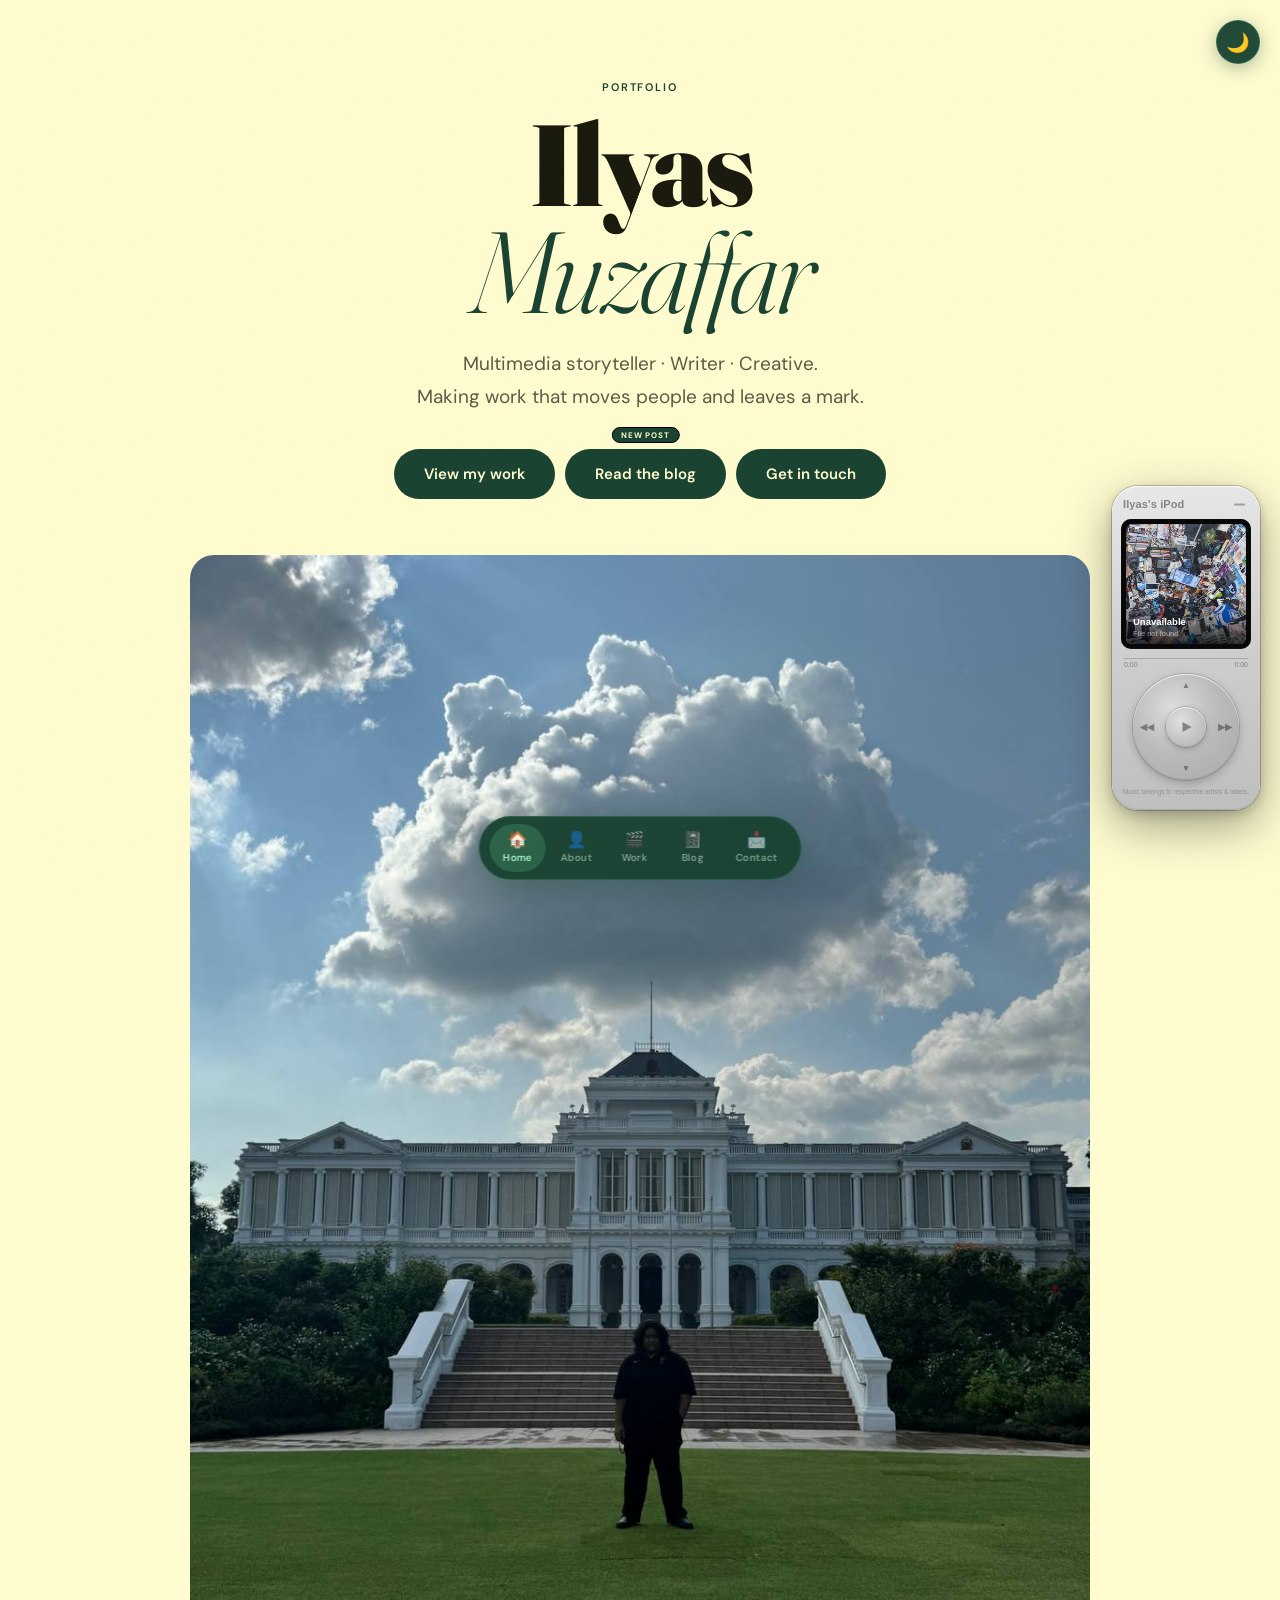
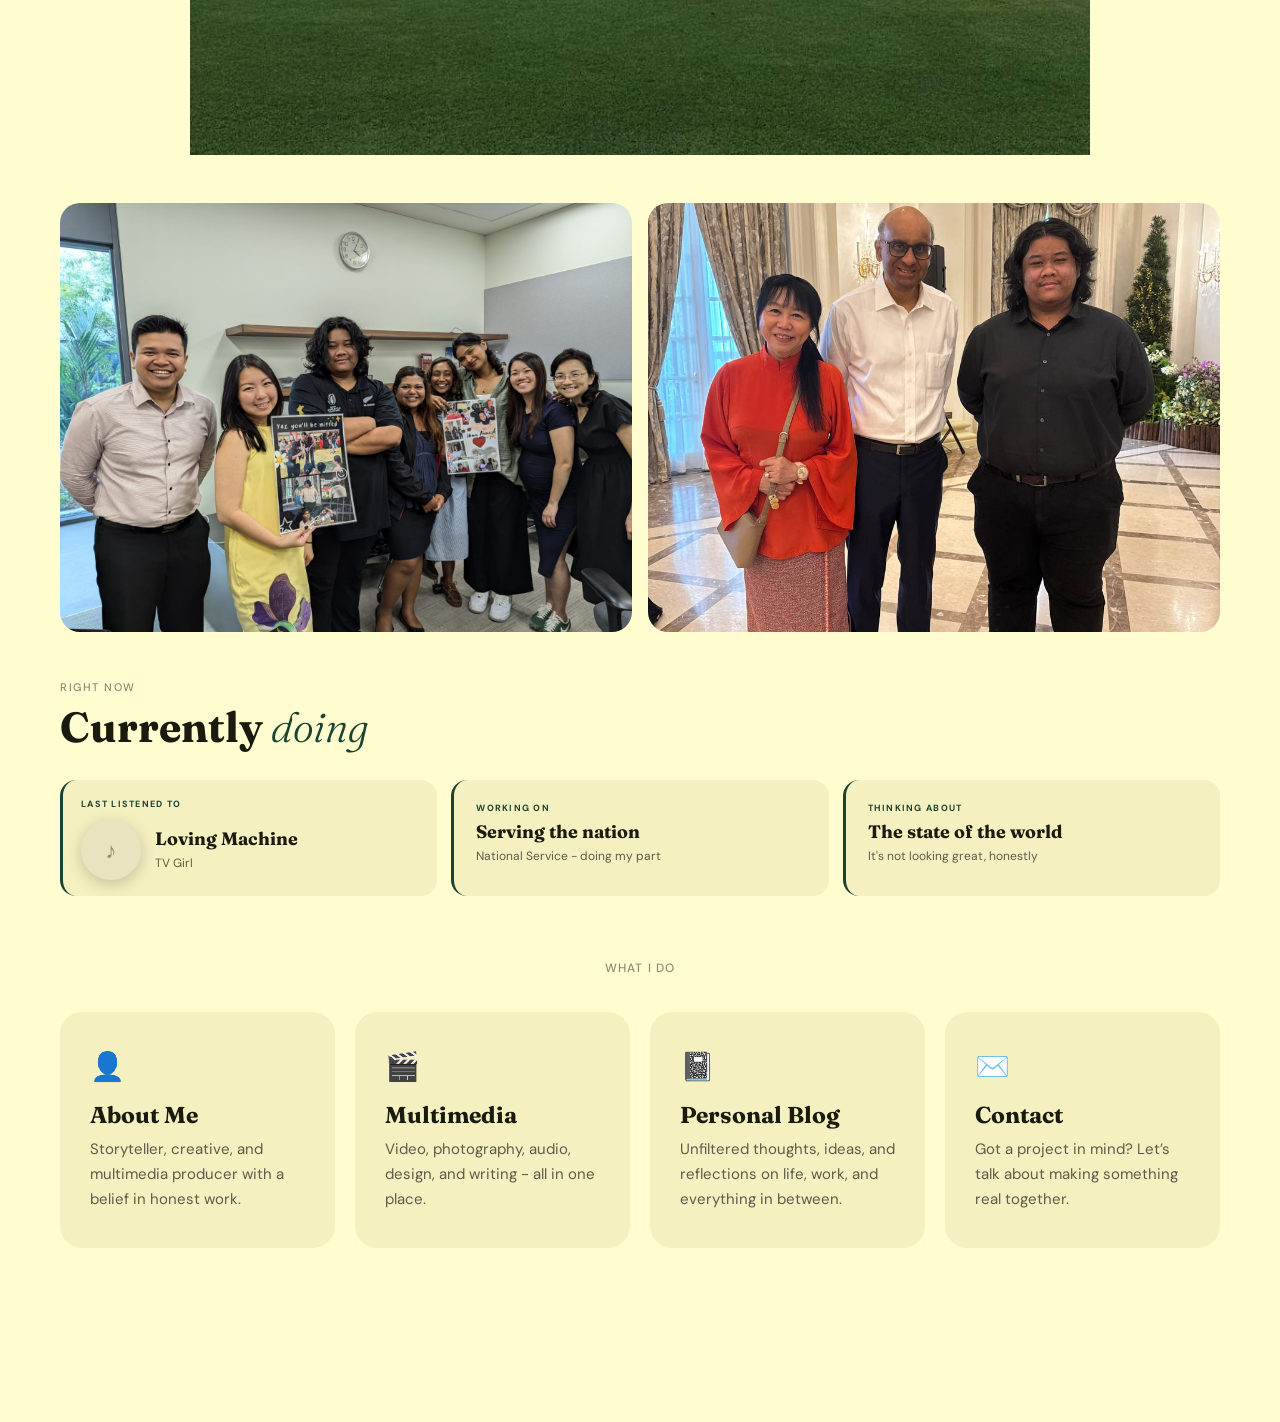
==== index.html @ 1dc75703 "Add files via upload" ====
<!DOCTYPE html>
<html lang="en" style="color-scheme:light">
<head>
<meta charset="UTF-8">
<meta name="color-scheme" content="light">
<meta name="viewport" content="width=device-width, initial-scale=1.0, viewport-fit=cover">
<meta name="theme-color" content="#FFFDD0" media="(prefers-color-scheme: light)">
<meta name="theme-color" content="#0d1f15" media="(prefers-color-scheme: dark)">
<meta name="apple-mobile-web-app-capable" content="yes">
<meta name="apple-mobile-web-app-status-bar-style" content="default">
<title>Ilyas Muzaffar</title>
<link rel="icon" type="image/svg+xml" href="logo.svg">
<link rel="apple-touch-icon" href="logo.svg">
<link rel="preconnect" href="https://fonts.googleapis.com">
<link rel="preconnect" href="https://fonts.gstatic.com" crossorigin>
<link href="https://fonts.googleapis.com/css2?family=Fraunces:ital,opsz,wght@0,9..144,300;0,9..144,700;0,9..144,900;1,9..144,300;1,9..144,700;1,9..144,900&family=DM+Sans:opsz,wght@9..40,300;9..40,400;9..40,500&display=swap" rel="stylesheet">
<style>
/* ============================================================
   CSS VARIABLES & RESET
   ============================================================ */
:root{
  --bg:#FFFDD0;--card:#F5F0C0;--line:#e8e4c0;--line2:#d8d2a8;
  --muted:#8a8a72;--mid:#5c5c48;--dark:#3a3a2c;--ink:#1a1a0f;
  --accent:#1B4332;--accent2:#2D6A4F;--accent-fade:rgba(27,67,50,0.08);
  --blue:#0055c8;--blue2:#0066e0;--blue-fade:rgba(0,85,200,0.08);
  --red:#cc2a22;--amber:#C68B2A;--teal:#2E8B7A;--indigo:#3a28b8;--purple:#9b59b6;
  --serif:"Fraunces",Georgia,serif;
  --sans:"DM Sans",-apple-system,sans-serif;
}
*,*::before,*::after{box-sizing:border-box;margin:0;padding:0}
html{scroll-behavior:smooth;color-scheme:light}
body{font-family:var(--sans);background:var(--bg);color:var(--ink);padding-bottom:110px;overflow-x:hidden;-webkit-font-smoothing:antialiased;-moz-osx-font-smoothing:grayscale;text-rendering:optimizeLegibility}
/* Paper grain - SVG fractal noise as fixed overlay */
body::before{content:"";position:fixed;inset:0;pointer-events:none;z-index:9500;
  background-image:url("data:image/svg+xml,%3Csvg xmlns='http://www.w3.org/2000/svg' width='300' height='300'%3E%3Cfilter id='g'%3E%3CfeTurbulence type='fractalNoise' baseFrequency='0.75' numOctaves='4' stitchTiles='stitch'/%3E%3CfeColorMatrix type='saturate' values='0'/%3E%3C/filter%3E%3Crect width='300' height='300' filter='url(%23g)' opacity='1'/%3E%3C/svg%3E");
  background-size:200px 200px;opacity:0.04;mix-blend-mode:multiply;}

/* ============================================================
   PAGE SYSTEM - with crossfade transitions
   ============================================================ */
.page{display:none;opacity:0}
.page.active{display:block;animation:pageFadeIn 0.28s ease forwards}
@keyframes pageFadeIn{from{opacity:0;transform:translateY(8px)}to{opacity:1;transform:translateY(0)}}

/* ============================================================
   OVERLAYS
   ============================================================ */
.overlay{visibility:hidden;pointer-events:none;position:fixed;inset:0;background:var(--bg);z-index:500;overflow-y:auto;padding-bottom:110px;transition:opacity 0.22s ease}
.overlay.open{visibility:visible;pointer-events:auto;animation:pageFadeIn 0.22s ease forwards}

/* ============================================================
   SCROLL PROGRESS BAR (inside overlays)
   ============================================================ */
.scroll-progress{position:sticky;top:0;left:0;height:3px;background:linear-gradient(90deg,#C68B2A,#2E8B7A);width:0%;z-index:20;transition:width 0.08s linear;border-radius:0 0 3px 0;margin-bottom:-3px}
/* Back to top - left side so it doesn't clash with float-back on the right */
.back-to-top{position:fixed;bottom:90px;left:20px;z-index:10001;width:38px;height:38px;border-radius:50%;background:var(--ink);color:var(--bg);border:none;cursor:pointer;font-size:15px;display:none;align-items:center;justify-content:center;box-shadow:0 4px 16px rgba(0,0,0,0.2);transition:transform 0.22s cubic-bezier(0.34,1.56,0.64,1),opacity 0.18s,background 0.18s;opacity:0}
.back-to-top.visible{display:flex;opacity:1}
.back-to-top:hover{transform:translateY(-3px) scale(1.1)}
.back-to-top:active{transform:scale(0.9)!important}

/* ============================================================
   IMAGE LIGHTBOX
   ============================================================ */
.lightbox{position:fixed;inset:0;z-index:20000;background:rgba(0,0,0,0.92);display:none;align-items:center;justify-content:center;cursor:zoom-out;padding:20px}
.lightbox.open{display:flex;animation:lbFadeIn 0.2s ease forwards}
@keyframes lbFadeIn{from{opacity:0}to{opacity:1}}
.lightbox img{max-width:100%;max-height:90vh;border-radius:10px;object-fit:contain;box-shadow:0 20px 60px rgba(0,0,0,0.5);cursor:default;animation:lbZoom 0.25s cubic-bezier(0.34,1.56,0.64,1) forwards}
@keyframes lbZoom{from{transform:scale(0.88)}to{transform:scale(1)}}
.lightbox-close{position:absolute;top:20px;right:24px;background:none;border:none;color:#fff;font-size:28px;cursor:pointer;opacity:0.7;transition:opacity 0.15s,transform 0.15s}
.lightbox-close:hover{opacity:1;transform:scale(1.15)}
.lightbox-caption{position:absolute;bottom:28px;left:0;right:0;text-align:center;color:rgba(255,255,255,0.7);font-size:13px;font-family:var(--sans);pointer-events:none}

/* ============================================================
   READING TIME BADGE
   ============================================================ */
.read-time{font-size:11px;font-weight:500;color:var(--muted);margin-left:10px;padding:2px 8px;background:var(--line);border-radius:980px;white-space:nowrap}

/* ============================================================
   REDUCED MOTION
   ============================================================ */
@media(prefers-reduced-motion:reduce){
  *,*::before,*::after{animation-duration:0.01ms!important;animation-iteration-count:1!important;transition-duration:0.01ms!important}
  .page.active{animation:none;opacity:1}
  .overlay.open{animation:none}
  .lightbox.open{animation:none}
  .lightbox img{animation:none}
  .ipod-collapsed-art img{animation:none}
}

/* ============================================================
   NAV BAR
   ============================================================ */
.nav{position:fixed;bottom:20px;left:50%;transform:translateX(-50%);z-index:9999;background:rgba(27,67,50,0.96);backdrop-filter:blur(20px);-webkit-backdrop-filter:blur(20px);border:1px solid rgba(110,231,160,0.18);border-radius:980px;padding:7px 10px;display:flex;gap:2px;box-shadow:0 8px 32px rgba(27,67,50,0.35)}
@supports(backdrop-filter:blur(1px)){.nav{background:rgba(27,67,50,0.96)}}
.nb{display:flex;flex-direction:column;align-items:center;gap:3px;padding:8px 13px;border-radius:980px;background:transparent;border:none;cursor:pointer;color:rgba(200,235,215,0.55);min-width:56px;font-family:var(--sans);transition:color 0.18s,background 0.18s,transform 0.18s cubic-bezier(0.34,1.56,0.64,1)}
.nb:hover{color:#e8f8f0;background:rgba(110,231,160,0.12);transform:translateY(-2px) scale(1.05)}
.nb.on{color:#a8f0c8;background:rgba(110,231,160,0.18)}
.nb:active{transform:scale(0.84)!important;transition:transform 0.09s cubic-bezier(0.32,0.72,0,1)!important}
.ni{font-size:16px;line-height:1;display:block}
.nl{font-size:10px;font-weight:600;letter-spacing:0.04em}
@media(max-width:560px){.nb{padding:6px 8px;min-width:40px;gap:2px}.ni{font-size:15px}.nl{font-size:8px}.nav{padding:6px 8px;gap:1px}}
@media(max-width:380px){.nl{display:none}.nb{padding:7px 10px}.ni{font-size:17px}}

/* ============================================================
   DARK MODE BUTTON
   ============================================================ */
.dm-btn{position:fixed;top:20px;right:20px;z-index:9998;width:44px;height:44px;border-radius:50%;border:1px solid rgba(110,231,160,0.18);background:rgba(27,67,50,0.96);backdrop-filter:blur(20px);-webkit-backdrop-filter:blur(20px);cursor:pointer;display:flex;align-items:center;justify-content:center;font-size:19px;box-shadow:0 4px 18px rgba(27,67,50,0.35);transition:transform 0.22s cubic-bezier(0.34,1.56,0.64,1),box-shadow 0.2s,background 0.2s}
.dm-btn:hover{transform:scale(1.12);box-shadow:0 8px 24px rgba(27,67,50,0.45)}
.dm-btn:active{transform:scale(0.9)!important;transition:transform 0.09s!important}

/* ============================================================
   ENTRANCE ANIMATIONS
   ============================================================ */
@keyframes fadeUp{from{opacity:0;transform:translateY(18px)}to{opacity:1;transform:translateY(0)}}
@keyframes fadeIn{from{opacity:0}to{opacity:1}}
@keyframes popIn{from{opacity:0;transform:scale(0.88)}to{opacity:1;transform:scale(1)}}
/* Hero stagger */
.hero-label{animation:fadeUp 0.5s ease 0.05s both}
.hero-name{animation:fadeUp 0.55s ease 0.12s both}
.hero-sub{animation:fadeUp 0.5s ease 0.22s both}
.hero-btns{animation:fadeUp 0.5s ease 0.32s both}
.hero-photo{animation:fadeIn 0.7s ease 0.42s both}
/* Home cards stagger */
.card:nth-child(1){animation:fadeUp 0.45s ease 0.05s both}
.card:nth-child(2){animation:fadeUp 0.45s ease 0.12s both}
.card:nth-child(3){animation:fadeUp 0.45s ease 0.19s both}
.card:nth-child(4){animation:fadeUp 0.45s ease 0.26s both}
.card:nth-child(5){animation:fadeUp 0.45s ease 0.33s both}
/* Currently cards */
.cur-card:nth-child(1){animation:fadeUp 0.4s ease 0.1s both}
.cur-card:nth-child(2){animation:fadeUp 0.4s ease 0.18s both}
.cur-card:nth-child(3){animation:fadeUp 0.4s ease 0.26s both}
/* Only animate when page is active - prevent re-firing on nav */
#page-home:not(.active) .card,
#page-home:not(.active) .hero-label,
#page-home:not(.active) .hero-name,
#page-home:not(.active) .hero-sub,
#page-home:not(.active) .hero-btns,
#page-home:not(.active) .hero-photo,
#page-home:not(.active) .cur-card{animation:none}

/* ============================================================
   SHARED
   ============================================================ */
.eyebrow{font-family:var(--sans);font-size:12px;font-weight:600;letter-spacing:0.12em;text-transform:uppercase}
.btn{display:inline-flex;align-items:center;gap:8px;font-family:var(--sans);font-size:15px;font-weight:600;padding:13px 28px;border-radius:980px;border:none;cursor:pointer;text-decoration:none;transition:transform 0.22s cubic-bezier(0.34,1.56,0.64,1),box-shadow 0.22s ease,background 0.18s ease;color:#fff}
.btn:active{transform:scale(0.93)!important;box-shadow:none!important;transition:transform 0.09s,box-shadow 0.09s!important}

/* ============================================================
   HOME
   ============================================================ */
.hero{background:var(--bg);padding:80px 28px 0;text-align:center;display:flex;flex-direction:column;align-items:center}
@media(max-width:480px){.hero{padding:56px 16px 0}}
.hero-label{color:var(--accent);margin-bottom:20px;font-size:11px;letter-spacing:0.18em}
.hero-name{font-family:var(--serif);font-size:clamp(60px,9vw,128px);font-weight:900;line-height:0.88;letter-spacing:-0.03em;color:var(--ink);margin-bottom:24px}
.hero-name em{font-style:italic;font-weight:300;color:var(--accent);display:block;margin-top:6px}
.hero-sub{font-size:clamp(16px,2vw,19px);font-weight:400;color:var(--mid);max-width:480px;line-height:1.75;margin-bottom:36px}
.hero-btns{display:flex;gap:10px;flex-wrap:wrap;justify-content:center;margin-bottom:56px}
.home-btn{background:var(--accent);color:#FFFDD0;border:2px solid transparent}
.home-btn:hover{background:var(--accent2);transform:translateY(-3px) scale(1.05);box-shadow:0 10px 28px rgba(27,67,50,0.35)}
/* Hero photo — full width, tall, centered, fully visible */
.hero-photo{width:100%;max-width:900px;margin:0 auto;border-radius:24px 24px 0 0;overflow:hidden;position:relative}
.hero-photo img{width:100%;display:block;object-fit:contain;object-position:center top;transition:transform 0.7s cubic-bezier(0.32,0.72,0,1)}
.hero-photo:hover img{transform:scale(1.02)}
@media(max-width:760px){.hero-photo{border-radius:18px 18px 0 0}}
@media(max-width:480px){.hero-photo img{width:100%}}

.photo-strip{display:grid;grid-template-columns:1fr 1fr;gap:16px;padding:48px 20px;max-width:1200px;margin:0 auto}
@media(max-width:600px){.photo-strip{grid-template-columns:1fr;padding:32px 16px}}
.photo-card{border-radius:20px;overflow:hidden;position:relative;aspect-ratio:4/3}
.photo-card img{width:100%;height:100%;object-fit:cover;display:block;transition:transform 0.5s cubic-bezier(0.32,0.72,0,1)}
.photo-card:hover img{transform:scale(1.04)}
.photo-caption{position:absolute;bottom:0;left:0;right:0;padding:16px 20px;background:linear-gradient(transparent,rgba(0,0,0,0.55));color:#fff;font-size:12px;font-weight:500;letter-spacing:0.04em;opacity:0;transition:opacity 0.25s}
.photo-card:hover .photo-caption{opacity:1}
@media(hover:none){.photo-caption{opacity:1}}

/* ── Currently section ── */
.currently{max-width:1200px;margin:0 auto;padding:0 20px 64px}
.currently-label{font-size:11px;font-weight:500;letter-spacing:0.14em;text-transform:uppercase;color:var(--muted);margin-bottom:12px}
.currently-title{font-family:var(--serif);font-size:clamp(28px,4vw,42px);font-weight:700;color:var(--ink);margin-bottom:32px;line-height:1}
.currently-title em{font-style:italic;font-weight:300;color:var(--accent)}
.cur-grid{display:grid;grid-template-columns:repeat(3,1fr);gap:14px}
@media(max-width:680px){.cur-grid{grid-template-columns:1fr}}
.cur-card{background:var(--card);border-radius:16px;padding:22px 22px 20px;border-left:3px solid var(--accent);transition:transform 0.25s cubic-bezier(0.34,1.56,0.64,1),box-shadow 0.25s}
.cur-card:hover{transform:translateY(-4px);box-shadow:0 12px 36px rgba(0,0,0,0.09)}
/* Music card: no left padding since art takes that role */
.cur-card-music{padding:18px 18px 16px}
.cur-music-row{display:flex;align-items:center;gap:14px;margin-top:10px}
/* Album art */
.cur-art-wrap{width:60px;height:60px;border-radius:50%;flex-shrink:0;overflow:hidden;position:relative;background:var(--line);box-shadow:0 4px 16px rgba(0,0,0,0.2)}
.cur-art{width:100%;height:100%;object-fit:cover;display:block;border-radius:50%;transition:opacity 0.3s;animation:vinylSpin 4s linear infinite;animation-play-state:paused}
.cur-art.is-playing{animation-play-state:running}
.cur-art-placeholder{position:absolute;inset:0;display:flex;align-items:center;justify-content:center;font-size:22px;color:var(--muted);border-radius:50%}
@keyframes vinylSpin{from{transform:rotate(0deg)}to{transform:rotate(360deg)}}
/* Text stack */
.cur-music-info{flex:1;min-width:0}
.cur-item{font-family:var(--serif);font-size:15px;font-weight:700;color:var(--ink);line-height:1.2;margin-bottom:3px;white-space:nowrap;overflow:hidden;text-overflow:ellipsis}
.cur-sub{font-size:11px;color:var(--mid);line-height:1.5;white-space:nowrap;overflow:hidden;text-overflow:ellipsis}
.cur-album{font-size:10px;color:var(--muted);line-height:1.5;white-space:nowrap;overflow:hidden;text-overflow:ellipsis;font-style:italic;margin-top:1px}
.cur-type{font-size:9px;font-weight:700;letter-spacing:0.14em;text-transform:uppercase;color:var(--accent);margin-bottom:7px;display:flex;align-items:center;gap:5px}
/* Pulsing green dot -- shown only when actively playing */
.now-dot{width:6px;height:6px;border-radius:50%;background:#1DB954;flex-shrink:0;animation:nowPulse 1.8s ease-in-out infinite}
@keyframes nowPulse{0%,100%{opacity:1;transform:scale(1)}50%{opacity:0.4;transform:scale(0.7)}}
.cur-item{font-family:var(--serif);font-size:18px;font-weight:700;color:var(--ink);line-height:1.2;margin-bottom:4px}
.cur-sub{font-size:12px;color:var(--mid);line-height:1.5}

.home-cards{padding:0 20px 64px;max-width:1200px;margin:0 auto}
.cl{font-size:12px;font-weight:500;letter-spacing:0.1em;text-transform:uppercase;color:var(--muted);text-align:center;margin-bottom:36px}
.cg{display:grid;grid-template-columns:repeat(4,1fr);gap:20px}
@media(max-width:700px){.cg{grid-template-columns:repeat(2,1fr)}}
@media(max-width:400px){.cg{grid-template-columns:1fr}}
.card{background:var(--card);border-radius:22px;padding:36px 30px;cursor:pointer;transition:transform 0.3s cubic-bezier(0.34,1.56,0.64,1),box-shadow 0.3s ease;position:relative;overflow:hidden;border:none;width:100%;text-align:left;font-family:var(--sans);color:inherit;display:block}
.card::after{content:"";position:absolute;bottom:0;left:0;right:0;height:3px;border-radius:0 0 22px 22px;transform:scaleX(0);transform-origin:left;transition:transform 0.3s cubic-bezier(0.34,1.56,0.64,1)}
.card:hover{transform:translateY(-6px) scale(1.015);box-shadow:0 20px 48px rgba(0,0,0,0.18)}
.card:hover::after{transform:scaleX(1)}
.card:active{transform:scale(0.95)!important;box-shadow:0 4px 12px rgba(0,0,0,0.08)!important;transition:transform 0.09s,box-shadow 0.09s!important}
/* Card accent underlines */
.cr::after{background:var(--red)}.ca::after{background:var(--amber)}.ci::after{background:var(--indigo)}.cp::after{background:var(--purple)}.cb::after{background:var(--accent)}
.card-icon{font-size:28px;margin-bottom:16px}
.card h3{font-family:var(--serif);font-size:23px;font-weight:700;color:var(--ink);margin-bottom:8px}
.card p{font-size:15px;color:var(--mid);line-height:1.65}

/* ============================================================
   ABOUT
   ============================================================ */
.about-top{background:var(--bg);padding:72px 28px 52px;border-bottom:1px solid var(--line)}
.about-top-in-new{max-width:1080px;margin:0 auto;display:flex;gap:56px;align-items:center}
@media(max-width:680px){.about-top-in-new{flex-direction:column;gap:32px}}
.about-portrait{width:100%;max-width:380px;aspect-ratio:3/4;border-radius:24px;overflow:hidden;flex-shrink:0;box-shadow:0 12px 40px rgba(0,0,0,0.13)}
.about-portrait img{width:100%;height:100%;object-fit:cover;display:block}
.about-h{font-family:var(--serif);font-size:clamp(44px,7vw,84px);font-weight:900;line-height:0.95;letter-spacing:-0.03em;color:var(--ink)}
.about-h em{font-style:italic;font-weight:300;color:var(--accent)}
.about-intro{font-size:20px;font-weight:400;line-height:1.7;color:var(--mid)}
.about-body{max-width:1080px;margin:0 auto;padding:64px 28px}
.about-cols{display:grid;grid-template-columns:3fr 2fr;gap:56px;align-items:start}
@media(max-width:680px){.about-cols{grid-template-columns:1fr}}
.about-text p{font-size:18px;line-height:1.85;color:var(--dark);margin-bottom:28px}
.about-text p:last-child{margin-bottom:0}
.about-pullquote{font-family:var(--serif);font-size:clamp(22px,3.5vw,32px);font-style:italic;font-weight:300;line-height:1.35;color:var(--accent);border-left:3px solid var(--accent);padding:12px 0 12px 24px;margin:36px 0;letter-spacing:-0.01em}
.about-text .hl-amber{color:var(--amber);font-weight:600}
.about-text .hl-teal{color:var(--teal);font-weight:600}
.about-text .hl-ink{color:var(--ink);font-weight:600}
.about-text p.lead::first-letter{font-family:var(--serif);font-size:3.8em;font-weight:900;float:left;line-height:0.78;margin-right:8px;margin-top:6px;color:var(--accent)}
/* Skills box */
.skills-box{background:var(--card);border-radius:20px;padding:28px}
.skills-box h4{font-family:var(--serif);font-size:18px;font-weight:700;color:var(--accent);margin-bottom:16px}
/* Scroll-reveal: skills slide in from right, staggered */
.ski{display:flex;align-items:center;gap:10px;font-size:14px;color:var(--dark);padding:10px 0;border-bottom:1px solid var(--line);
  opacity:0;transform:translateX(16px);transition:opacity 0.5s ease,transform 0.5s ease}
.ski:last-child{border-bottom:none}
.ski.ski-visible{opacity:1;transform:translateX(0)}
.skd{width:7px;height:7px;border-radius:50%;background:var(--accent);flex-shrink:0;transition:transform 0.3s cubic-bezier(0.34,1.56,0.64,1)}
.ski.ski-visible .skd{animation:skdPop 0.4s 0.3s cubic-bezier(0.34,1.56,0.64,1) both}
@keyframes skdPop{from{transform:scale(0)}to{transform:scale(1)}}
/* Highlight cards scroll-reveal */
.highlights{display:grid;grid-template-columns:repeat(2,1fr);gap:16px;margin-top:48px}
@media(max-width:500px){.highlights{grid-template-columns:1fr}}
.hl{background:var(--card);border-radius:18px;padding:24px 22px;display:flex;align-items:flex-start;gap:16px;
  opacity:0;transform:translateY(20px);transition:opacity 0.5s ease,transform 0.5s ease}
.hl.hl-visible{opacity:1;transform:translateY(0)}
.hl-icon{font-size:26px;flex-shrink:0;margin-top:2px}
.hl-label{font-size:10px;font-weight:700;letter-spacing:0.12em;text-transform:uppercase;color:var(--accent);margin-bottom:5px}
.hl-value{font-family:var(--serif);font-size:18px;font-weight:700;color:var(--ink);line-height:1.2}
html.dark .about-pullquote{color:#6ee7a0;border-color:#6ee7a0}
html.dark .about-text .hl-amber{color:#e8a830}
html.dark .about-text .hl-teal{color:#3cb89e}

/* ============================================================
   WORK
   ============================================================ */
.mm-hdr{padding:64px 28px 48px;max-width:1080px;margin:0 auto}
.mm-title{font-family:var(--serif);font-size:clamp(40px,6vw,72px);font-weight:700;letter-spacing:-0.02em;line-height:1.05;color:var(--ink)}
.mm-title em{font-style:italic;font-weight:400;color:var(--teal)}
.mm-sub{font-size:18px;font-weight:400;color:var(--mid);max-width:540px;line-height:1.65;margin-top:16px}
.sec-lbl{font-size:11px;font-weight:600;letter-spacing:0.14em;text-transform:uppercase;color:var(--teal);padding:0 28px;max-width:1080px;margin:0 auto 20px;display:flex;align-items:center;gap:12px}
.sec-lbl::after{content:"";flex:1;height:1px;background:rgba(46,139,122,0.3)}
.vgrid{display:grid;grid-template-columns:repeat(auto-fill,minmax(300px,1fr));gap:20px;padding:0 28px 48px;max-width:1080px;margin:0 auto}
.vc{background:var(--card);border-radius:18px;overflow:hidden;cursor:pointer;transition:transform 0.3s cubic-bezier(0.34,1.56,0.64,1),box-shadow 0.3s ease;border:none;width:100%;text-align:left;font-family:var(--sans)}
.vc:hover{transform:translateY(-5px) scale(1.015);box-shadow:0 20px 48px rgba(0,0,0,0.11)}
.vc:active{transform:scale(0.95)!important;transition:transform 0.09s!important}
.vthumb{position:relative;aspect-ratio:16/9;background:#1d1d1f;overflow:hidden}
.vthumb img{width:100%;height:100%;object-fit:cover;transition:transform 0.4s;display:block}
.vc:hover .vthumb img{transform:scale(1.04)}
.play{position:absolute;inset:0;display:flex;align-items:center;justify-content:center;background:rgba(0,0,0,0.22);transition:background 0.2s}
.vc:hover .play{background:rgba(0,0,0,0.38)}
.playcircle{width:52px;height:52px;border-radius:50%;background:rgba(255,255,255,0.95);color:#1d1d1f;display:flex;align-items:center;justify-content:center;font-size:18px;padding-left:4px;box-shadow:0 4px 20px rgba(0,0,0,0.3),0 0 0 2px rgba(255,255,255,0.6),0 0 0 4px rgba(0,0,0,0.15);transition:transform 0.2s}
.vc:hover .playcircle{transform:scale(1.1)}
.vinfo{padding:18px 20px}
.vinfo .vcat{font-size:10px;font-weight:600;letter-spacing:0.14em;text-transform:uppercase;color:var(--teal);margin-bottom:5px}
.vinfo h4{font-family:var(--serif);font-size:18px;font-weight:700;color:var(--ink);margin-bottom:5px;line-height:1.2}
.vinfo p{font-size:13px;color:var(--mid);line-height:1.5}
.wr-list{max-width:1080px;margin:0 auto;padding:0 28px 80px}
.wrr{display:grid;grid-template-columns:96px 1fr auto;gap:24px;align-items:center;padding:28px 0;border-bottom:1px solid var(--line);cursor:pointer;transition:padding-left 0.25s,background 0.2s;background:none;border-left:none;border-right:none;border-top:none;width:100%;text-align:left;font-family:var(--sans)}
.wrr:first-child{border-top:1px solid var(--line)}
.wrr:hover{padding-left:8px}
@media(max-width:580px){.wrr{grid-template-columns:1fr auto}.wrd{display:none}}
.wrd{font-size:11px;font-weight:500;letter-spacing:0.08em;text-transform:uppercase;color:var(--muted)}
.wrc{font-size:11px;font-weight:600;letter-spacing:0.1em;text-transform:uppercase;margin-bottom:5px}
.wrt{font-family:var(--serif);font-size:23px;font-weight:700;color:var(--ink);line-height:1.2;margin-bottom:6px;transition:color 0.2s}
.wrr:hover .wrt{color:var(--teal)}
.wre{font-size:14px;color:var(--mid);line-height:1.6}
.wra{font-size:20px;color:var(--line2);transition:color 0.2s,transform 0.2s}
.wrr:hover .wra{color:var(--teal);transform:translateX(4px)}
.art-body{max-width:680px;margin:0 auto;padding:56px 28px 80px}
.art-ey{font-size:12px;font-weight:600;letter-spacing:0.14em;text-transform:uppercase;margin-bottom:18px}
.art-body h1{font-family:var(--serif);font-size:clamp(34px,5vw,58px);font-weight:700;line-height:1.08;letter-spacing:-0.01em;color:var(--ink);margin-bottom:24px}
.art-meta{display:flex;gap:18px;align-items:center;padding:18px 0;border-top:1.5px solid var(--ink);border-bottom:1.5px solid var(--ink);margin-bottom:44px}
.art-au{font-size:13px;font-weight:600;color:var(--ink)}
.art-dt{font-size:13px;color:var(--mid);font-style:italic}
.art-text p{font-size:19px;line-height:1.8;color:var(--dark);margin-bottom:26px}
.art-text h2{font-family:var(--serif);font-size:26px;font-weight:700;color:var(--ink);margin:44px 0 14px}
.art-text blockquote{border-left:4px solid var(--teal);margin:36px 0;padding:6px 0 6px 24px}
.art-text blockquote p{font-family:var(--serif);font-size:22px;font-style:italic;color:var(--ink);margin:0;line-height:1.4}
.art-refs{margin-top:56px;padding-top:28px;border-top:1px solid var(--line)}
.art-refs h3{font-family:var(--serif);font-size:16px;font-weight:700;color:var(--muted);margin-bottom:12px;text-transform:uppercase;letter-spacing:0.08em}
.art-refs ul{list-style:none;padding:0}
.art-refs li{padding:5px 0;border-bottom:1px solid var(--line)}
.art-refs li:last-child{border-bottom:none}
.art-refs a{font-size:13px;color:var(--accent);text-decoration:none;word-break:break-all}
.art-refs a:hover{text-decoration:underline}
.vid-wrap{max-width:900px;margin:0 auto;padding:40px 28px 80px}
.vid-player{position:relative;padding-bottom:56.25%;height:0;border-radius:16px;overflow:hidden;background:#000;margin-bottom:28px;box-shadow:0 20px 60px rgba(0,0,0,0.18)}
.vid-player iframe{position:absolute;top:0;left:0;width:100%;height:100%;border:none}
.vid-title{font-family:var(--serif);font-size:28px;font-weight:700;color:var(--ink);margin-bottom:8px}
.vid-desc{font-size:15px;color:var(--mid);line-height:1.65}

/* PHOTO ESSAY */
.pe-intro{font-size:18px;line-height:1.78;color:var(--dark);margin-bottom:44px;font-style:italic;border-left:3px solid #2E8B7A;padding-left:20px}
.pe-section{margin-bottom:52px}
.pe-num{font-size:11px;font-weight:700;letter-spacing:0.14em;text-transform:uppercase;color:var(--teal);margin-bottom:6px}
.pe-section h2{font-family:var(--serif);font-size:22px;font-weight:700;color:var(--ink);margin-bottom:14px}
.pe-img{width:100%;border-radius:14px;display:block;margin:0 0 12px;box-shadow:0 8px 32px rgba(0,0,0,0.13);transition:transform 0.4s cubic-bezier(0.32,0.72,0,1);cursor:zoom-in}
.pe-img:hover{transform:scale(1.015)}
.pe-caption{font-size:13px;color:var(--mid);line-height:1.6;font-style:italic;text-align:center;padding:0 8px}

/* ============================================================
   BLOG
   ============================================================ */
.blog-top{background:var(--bg);padding:72px 28px 52px;border-bottom:1px solid var(--line)}
.blog-top-in{max-width:1080px;margin:0 auto}
.blog-h{font-family:var(--serif);font-size:clamp(40px,6vw,72px);font-weight:700;letter-spacing:-0.02em;line-height:1.05;color:var(--ink);margin-bottom:10px}
.blog-h em{font-style:italic;font-weight:400;color:var(--purple)}
.blog-sub{font-size:16px;color:var(--mid);font-weight:300;max-width:460px;line-height:1.6}
.blog-grid{max-width:1080px;margin:0 auto;padding:48px 28px 80px;display:flex;flex-direction:column;gap:20px}
.bc{background:var(--card);border-radius:22px;overflow:hidden;cursor:pointer;transition:transform 0.3s cubic-bezier(0.34,1.56,0.64,1),box-shadow 0.3s ease;display:flex;flex-direction:row;border:none;width:100%;text-align:left;font-family:var(--sans);position:relative}
.bc:hover{transform:translateY(-4px) scale(1.01);box-shadow:0 20px 48px rgba(0,0,0,0.11)}
.bc:active{transform:scale(0.98)!important;transition:transform 0.09s!important}
.bc-banner{width:8px;min-height:100%;flex-shrink:0}
.bc-body{padding:28px 32px;flex:1;display:flex;flex-direction:column;justify-content:center}
.bc-meta{font-size:11px;font-weight:600;letter-spacing:0.1em;text-transform:uppercase;color:var(--muted);margin-bottom:8px}
.bc-title{font-family:var(--serif);font-size:26px;font-weight:700;color:var(--ink);line-height:1.2;margin-bottom:10px;transition:color 0.2s}
.bc:hover .bc-title{color:var(--purple)}
.bc-ex{font-size:14px;color:var(--mid);line-height:1.6;flex:1;margin-bottom:16px}
.bc-foot{display:flex;align-items:center;justify-content:space-between}
.bc-tag{font-size:11px;font-weight:600;letter-spacing:0.06em;text-transform:uppercase;padding:4px 12px;border-radius:980px}
.new-badge{display:inline-block;font-size:9px;font-weight:700;letter-spacing:0.12em;text-transform:uppercase;padding:3px 9px;border-radius:980px;background:#1B4332;color:#FFFDD0}
html.dark .new-badge{background:#6ee7a0;color:#0a1f12}
.wrc-new{display:inline-flex;align-items:center;gap:6px}
.bc-arr{font-size:18px;color:var(--muted);transition:color 0.2s,transform 0.2s}
.bc-soon{opacity:0.5;cursor:default;pointer-events:none}
.bc-soon:hover{transform:none;box-shadow:none}
.bc-soon-title{color:var(--mid);font-style:italic}
.bc-soon-tag{color:var(--muted);background:var(--line)!important;font-style:normal}
.bc:hover .bc-arr{color:var(--purple);transform:translateX(4px)}
.bp-body{max-width:680px;margin:0 auto;padding:56px 28px 80px}
.bp-tag{font-size:11px;font-weight:700;letter-spacing:0.14em;text-transform:uppercase;color:var(--purple);margin-bottom:16px}
.bp-body h1{font-family:var(--serif);font-size:clamp(32px,5vw,54px);font-weight:700;line-height:1.08;letter-spacing:-0.01em;color:var(--ink);margin-bottom:22px}
.bp-meta{display:flex;gap:16px;align-items:center;padding:16px 0;border-top:1.5px solid var(--ink);border-bottom:1.5px solid var(--ink);margin-bottom:40px}
.bp-au{font-size:13px;font-weight:600;color:var(--ink)}
.bp-dt{font-size:13px;color:var(--mid);font-style:italic}
.bp-text p{font-size:19px;line-height:1.8;color:var(--dark);margin-bottom:26px}
.bp-text h2{font-family:var(--serif);font-size:26px;font-weight:700;color:var(--ink);margin:44px 0 14px}
.bp-text blockquote{border-left:4px solid var(--purple);margin:36px 0;padding:6px 0 6px 24px}
.bp-text blockquote p{font-family:var(--serif);font-size:22px;font-style:italic;color:var(--ink);margin:0;line-height:1.4}

/* ============================================================
   CONTACT
   ============================================================ */
.contact-page{min-height:calc(100vh - 110px);max-width:760px;margin:0 auto;padding:72px 28px 80px}
.contact-big-h{font-family:var(--serif);font-size:clamp(48px,8vw,88px);font-weight:700;line-height:1;letter-spacing:-0.02em;color:var(--ink);margin-bottom:20px}
.contact-big-h em{font-style:italic;font-weight:400;color:var(--accent)}
.contact-intro{font-size:18px;font-weight:400;color:var(--mid);line-height:1.65;max-width:500px;margin-bottom:56px}
.sc-grid{display:flex;flex-direction:column;gap:12px;margin-bottom:48px}
.sc{display:flex;align-items:center;gap:20px;background:var(--card);border-radius:18px;padding:22px 24px;text-decoration:none;color:inherit;transition:transform 0.3s cubic-bezier(0.34,1.56,0.64,1),box-shadow 0.3s ease}
.sc:hover{transform:translateY(-4px) scale(1.015);box-shadow:0 14px 40px rgba(0,0,0,0.1)}
.sc:active{transform:scale(0.97)!important;transition:transform 0.09s!important}
.sc-icon{width:52px;height:52px;border-radius:14px;flex-shrink:0;display:flex;align-items:center;justify-content:center;font-size:24px}
.sc-info{flex:1}
.sc-lbl{font-size:10px;font-weight:700;letter-spacing:0.14em;text-transform:uppercase;color:var(--muted);margin-bottom:3px}
.sc-val{font-size:16px;font-weight:500;color:var(--ink);margin-bottom:2px}
.sc-hint{font-size:12px;color:var(--muted)}
.sc-arr{font-size:20px;color:var(--line2);transition:color 0.2s,transform 0.2s;flex-shrink:0}
.sc:hover .sc-arr{color:var(--accent);transform:translateX(4px)}
.contact-foot{font-size:13px;color:var(--muted);padding-top:32px;border-top:1px solid var(--line)}

/* ============================================================
   OVERLAY CHROME
   ============================================================ */
.ov-bar{position:sticky;top:0;background:rgba(255,253,208,0.97);backdrop-filter:blur(16px);-webkit-backdrop-filter:blur(16px);border-bottom:1px solid var(--line);padding:14px 28px;display:flex;align-items:center;gap:14px;z-index:10}
.back{font-family:var(--sans);font-size:13px;font-weight:500;color:var(--accent);background:none;border:none;cursor:pointer;display:flex;align-items:center;gap:6px;padding:0;transition:opacity 0.2s,transform 0.2s}
.back:hover{opacity:0.7;transform:translateX(-2px)}
.ov-cat{font-size:12px;color:var(--mid)}

/* FLOATING BACK BUTTON - matches nav pill height exactly */
.float-back{position:fixed;bottom:20px;z-index:10000;background:rgba(27,67,50,0.96);backdrop-filter:blur(20px);-webkit-backdrop-filter:blur(20px);border:1px solid rgba(110,231,160,0.18);border-radius:980px;padding:7px 10px;font-family:var(--sans);font-size:9px;font-weight:500;letter-spacing:0.04em;color:rgba(200,235,215,0.9);cursor:pointer;display:none;flex-direction:column;align-items:center;justify-content:center;gap:3px;box-shadow:0 8px 32px rgba(27,67,50,0.35);transition:color 0.18s,background 0.18s,transform 0.18s cubic-bezier(0.34,1.56,0.64,1);min-width:56px;right:calc(50% + var(--nav-half,170px) + 8px)}
.float-back .fb-icon{font-size:16px;line-height:1;display:block}
.float-back.visible{display:flex}
.float-back:hover{color:#e8f8f0;background:rgba(45,106,79,0.97);transform:translateY(-2px) scale(1.05)}
.float-back:active{transform:scale(0.84)!important;transition:transform 0.09s cubic-bezier(0.32,0.72,0,1)!important}

/* ============================================================
   MUSIC PLAYER
   ============================================================ */
/* ── iPod Touch player ─────────────────────────────────────── */
.music-player{
  position:fixed;bottom:90px;right:20px;z-index:9997;
  width:148px;
  background:linear-gradient(175deg,#e8e8e8 0%,#d0d0d0 45%,#bebebe 100%);
  border-radius:26px;
  padding:0 0 14px;
  box-shadow:
    inset 0 1px 0 rgba(255,255,255,0.85),
    inset 0 -1px 0 rgba(0,0,0,0.1),
    0 0 0 1px rgba(0,0,0,0.22),
    0 16px 48px rgba(0,0,0,0.38),
    0 4px 12px rgba(0,0,0,0.18);
  user-select:none;cursor:grab;
  /* Animate collapse/expand */
  transition:width 0.42s cubic-bezier(0.4,0,0.2,1),
             height 0.42s cubic-bezier(0.4,0,0.2,1),
             border-radius 0.42s cubic-bezier(0.4,0,0.2,1),
             right 0.42s cubic-bezier(0.4,0,0.2,1),
             bottom 0.42s cubic-bezier(0.4,0,0.2,1),
             box-shadow 0.2s;
  min-width:unset;max-width:unset;
  font-family:-apple-system,sans-serif;
  /* explicit height so transition has a from-value */
  height:auto;
  overflow:visible;
}
.music-player:active{cursor:grabbing}
.music-player:hover{box-shadow:inset 0 1px 0 rgba(255,255,255,0.85),inset 0 -1px 0 rgba(0,0,0,0.1),0 0 0 1px rgba(0,0,0,0.22),0 22px 60px rgba(0,0,0,0.46),0 6px 16px rgba(0,0,0,0.24)}
/* top strip with iPod wordmark + minimise */
.ipod-topbar{display:flex;align-items:center;justify-content:space-between;padding:9px 11px 5px;cursor:grab}
.ipod-wordmark{font-size:11px;font-weight:700;letter-spacing:0.01em;color:rgba(0,0,0,0.42);font-family:-apple-system,sans-serif}
.mp-collapse-btn{background:none;border:none;cursor:pointer;color:rgba(0,0,0,0.3);padding:3px;display:flex;align-items:center;justify-content:center;border-radius:4px;transition:color 0.15s}
.mp-collapse-btn:hover{color:rgba(0,0,0,0.6)}
.mp-collapse-btn svg{width:13px;height:13px;display:block}
/* screen bezel */
.ipod-bezel{margin:0 9px 8px;background:#0a0a0a;border-radius:10px;padding:5px;box-shadow:inset 0 2px 8px rgba(0,0,0,0.8),inset 0 0 0 1px rgba(255,255,255,0.06)}
/* screen */
.ipod-screen{position:relative;border-radius:6px;overflow:hidden;aspect-ratio:1/1;background:#000}
.ipod-screen-img{width:100%;height:100%;object-fit:cover;display:block;transition:opacity 0.35s}
/* glare */
.ipod-screen::before{content:"";position:absolute;inset:0;background:linear-gradient(160deg,rgba(255,255,255,0.13) 0%,transparent 55%);z-index:2;pointer-events:none;border-radius:6px}
/* info overlay at bottom of screen */
.ipod-screen-info{position:absolute;bottom:0;left:0;right:0;z-index:3;padding:18px 7px 6px;background:linear-gradient(transparent,rgba(0,0,0,0.78));pointer-events:none}
.ipod-screen-title{font-size:9.5px;font-weight:700;color:#fff;white-space:nowrap;overflow:hidden;text-overflow:ellipsis;line-height:1.25}
.ipod-screen-artist{font-size:7.5px;color:rgba(255,255,255,0.58);white-space:nowrap;overflow:hidden;text-overflow:ellipsis;margin-top:1px}
/* progress row */
.ipod-prog-row{padding:0 11px 2px}
.ipod-prog-track{height:2px;background:rgba(0,0,0,0.18);border-radius:99px;cursor:pointer;box-shadow:inset 0 1px 0 rgba(255,255,255,0.45)}
.ipod-prog-fill{height:100%;width:0%;background:linear-gradient(90deg,#555,#888);border-radius:99px;transition:width 0.5s linear;pointer-events:none}
.ipod-time-row{display:flex;justify-content:space-between;font-size:7px;color:rgba(0,0,0,0.36);padding:2px 1px 0;font-variant-numeric:tabular-nums}
/* click wheel */
.ipod-wheel-wrap{display:flex;justify-content:center;padding:4px 0 0}
.ipod-wheel{
  position:relative;width:106px;height:106px;border-radius:50%;
  background:radial-gradient(circle at 38% 32%,#ddd 0%,#bbb 45%,#a8a8a8 100%);
  box-shadow:
    inset 0 1px 0 rgba(255,255,255,0.7),
    inset 0 -1px 0 rgba(0,0,0,0.12),
    0 0 0 1px rgba(0,0,0,0.14),
    0 3px 10px rgba(0,0,0,0.22);
  cursor:default;flex-shrink:0;
}
/* quadrant hit areas */
.ipod-q{position:absolute;border:none;background:none;cursor:pointer;border-radius:inherit;transition:background 0.08s}
.ipod-q:active{background:rgba(0,0,0,0.07)}
.ipod-q-top{top:0;left:15%;width:70%;height:38%;border-radius:50% 50% 0 0/60% 60% 0 0}
.ipod-q-bottom{bottom:0;left:15%;width:70%;height:38%;border-radius:0 0 50% 50%/0 0 60% 60%}
.ipod-q-left{top:15%;left:0;width:38%;height:70%;border-radius:50% 0 0 50%/60% 0 0 60%}
.ipod-q-right{top:15%;right:0;width:38%;height:70%;border-radius:0 50% 50% 0/0 60% 60% 0}
/* wheel labels */
.ipod-wlbl{position:absolute;font-size:8.5px;color:rgba(0,0,0,0.38);font-weight:600;pointer-events:none;line-height:1;display:flex;align-items:center;justify-content:center}
.ipod-wlbl.wl-top{top:7px;left:50%;transform:translateX(-50%)}
.ipod-wlbl.wl-bottom{bottom:7px;left:50%;transform:translateX(-50%)}
.ipod-wlbl.wl-left{left:7px;top:50%;transform:translateY(-50%)}
.ipod-wlbl.wl-right{right:7px;top:50%;transform:translateY(-50%)}
/* centre button */
.ipod-center{
  position:absolute;top:50%;left:50%;transform:translate(-50%,-50%);
  width:40px;height:40px;border-radius:50%;border:none;cursor:pointer;
  background:radial-gradient(circle at 38% 34%,#e0e0e0,#c4c4c4 55%,#b0b0b0);
  box-shadow:inset 0 1px 0 rgba(255,255,255,0.6),inset 0 -1px 0 rgba(0,0,0,0.1),0 0 0 1px rgba(0,0,0,0.14),0 2px 6px rgba(0,0,0,0.2);
  z-index:2;transition:transform 0.1s,box-shadow 0.1s;
}
.ipod-center:active{transform:translate(-50%,-50%) scale(0.93);box-shadow:inset 0 1px 0 rgba(255,255,255,0.4),0 0 0 1px rgba(0,0,0,0.14),0 1px 3px rgba(0,0,0,0.2)}
/* play icon drawn in center */
/* play/pause icons drawn with CSS - no emoji */
.ipod-center::after{
  content:"";position:absolute;top:50%;left:53%;transform:translate(-50%,-50%);
  width:0;height:0;
  border-style:solid;border-width:5px 0 5px 9px;
  border-color:transparent transparent transparent rgba(0,0,0,0.38);
}
.ipod-center.is-playing::after{
  border:none;width:9px;height:10px;left:50%;
  background:rgba(0,0,0,0.38);
  /* two vertical bars via box-shadow */
  box-shadow:-3px 0 0 rgba(0,0,0,0.38);
  width:3px;
}
/* copyright note */
.mp-disclaimer{font-size:6.5px;color:rgba(0,0,0,0.25);text-align:center;padding:7px 10px 0;line-height:1.4}
/* ── collapsed: vinyl record to the LEFT of nav pill ─── */
.music-player.mp-collapsed{
  width:52px;height:52px;padding:0;border-radius:50%;
  overflow:hidden;cursor:pointer;
  background:#111;
  box-shadow:0 0 0 2px rgba(0,0,0,0.3),0 4px 16px rgba(0,0,0,0.4);
  z-index:10001;/* above nav */
}
/* hide iPod internals immediately when collapsing */
.music-player.mp-collapsed .ipod-topbar,
.music-player.mp-collapsed .ipod-bezel,
.music-player.mp-collapsed .ipod-prog-row,
.music-player.mp-collapsed .ipod-wheel-wrap,
.music-player.mp-collapsed .mp-disclaimer{
  opacity:0;pointer-events:none;
  transition:opacity 0.15s;
}
.music-player .ipod-topbar,
.music-player .ipod-bezel,
.music-player .ipod-prog-row,
.music-player .ipod-wheel-wrap,
.music-player .mp-disclaimer{
  opacity:1;transition:opacity 0.2s 0.2s;
}
.music-player.mp-collapsed .ipod-collapsed-art{display:flex;opacity:1}
.music-player.mp-collapsed,.music-player.mp-collapsed:active{cursor:pointer}
/* collapsed art — vinyl record */
.ipod-collapsed-art{
  display:none;opacity:0;
  width:52px;height:52px;border-radius:50%;overflow:hidden;
  position:relative;align-items:center;justify-content:center;
  transition:opacity 0.2s 0.3s;
}
.ipod-collapsed-art img{
  width:100%;height:100%;object-fit:cover;display:block;
  border-radius:50%;opacity:1;
}
.ipod-collapsed-art.is-playing img{animation:spin 4s linear infinite}
.ipod-collapsed-art:not(.is-playing) img{animation:none}
@keyframes spin{from{transform:rotate(0deg)}to{transform:rotate(360deg)}}
html.dark .music-player.mp-collapsed{background:#0a0a0a;box-shadow:0 0 0 2px rgba(255,255,255,0.08),0 4px 16px rgba(0,0,0,0.6)}
/* progress bar used for seeking */
.ipod-prog-track{cursor:pointer}
/* ── dark mode ─── */
html.dark .music-player{background:linear-gradient(175deg,#2c2c2c 0%,#1e1e1e 45%,#161616 100%);box-shadow:inset 0 1px 0 rgba(255,255,255,0.08),inset 0 -1px 0 rgba(0,0,0,0.4),0 0 0 1px rgba(0,0,0,0.6),0 16px 48px rgba(0,0,0,0.7),0 4px 12px rgba(0,0,0,0.4)}
html.dark .music-player:hover{box-shadow:inset 0 1px 0 rgba(255,255,255,0.08),inset 0 -1px 0 rgba(0,0,0,0.4),0 0 0 1px rgba(0,0,0,0.6),0 22px 60px rgba(0,0,0,0.8),0 6px 16px rgba(0,0,0,0.5)}
html.dark .ipod-bezel{background:#050505}
html.dark .ipod-wordmark{color:rgba(255,255,255,0.3)}
html.dark .mp-collapse-btn{color:rgba(255,255,255,0.25)}
html.dark .mp-collapse-btn:hover{color:rgba(255,255,255,0.6)}
html.dark .ipod-wheel{background:radial-gradient(circle at 38% 32%,#333 0%,#222 45%,#1a1a1a 100%);box-shadow:inset 0 1px 0 rgba(255,255,255,0.07),inset 0 -1px 0 rgba(0,0,0,0.4),0 0 0 1px rgba(0,0,0,0.5),0 3px 10px rgba(0,0,0,0.4)}
html.dark .ipod-center{background:radial-gradient(circle at 38% 34%,#333,#242424 55%,#1c1c1c);box-shadow:inset 0 1px 0 rgba(255,255,255,0.07),0 0 0 1px rgba(0,0,0,0.4),0 2px 6px rgba(0,0,0,0.4)}
html.dark .ipod-center::after{border-color:transparent transparent transparent rgba(255,255,255,0.25)}
html.dark .ipod-center.is-playing::after{background:rgba(255,255,255,0.25);box-shadow:-3px 0 0 rgba(255,255,255,0.25)}
html.dark .ipod-wlbl{color:rgba(255,255,255,0.2)}
html.dark .ipod-prog-track{background:rgba(255,255,255,0.1);box-shadow:none}
html.dark .ipod-prog-fill{background:linear-gradient(90deg,#666,#999)}
html.dark .ipod-time-row{color:rgba(255,255,255,0.25)}
html.dark .mp-disclaimer{color:rgba(255,255,255,0.15)}
html.dark .music-player.mp-collapsed{background:radial-gradient(circle at 38% 34%,#333,#222 55%,#1a1a1a)}

/* ============================================================
   DARK MODE
   ============================================================ */
html.dark{
  --bg:#0a1f12;--card:#1e3d28;--line:#243d2c;--line2:#2e5038;
  --muted:#4d7a5e;--mid:#7aaa88;--dark:#b8d4c0;--ink:#F5F0D8;
  --accent:#6ee7a0;--accent2:#86efac;--accent-fade:rgba(110,231,160,0.1);
  --blue:#60b8ff;--blue2:#7ec8ff;--blue-fade:rgba(96,184,255,0.12);
  --red:#f07060;--amber:#e8a830;--teal:#3cb89e;--indigo:#7b72e8;--purple:#b88ad0;
}
html.dark body{background:var(--bg);color:var(--ink)}
html.dark body::before{opacity:0.025;mix-blend-mode:screen}
html.dark .overlay{background:var(--bg)}
html.dark .nav{background:rgba(255,253,208,0.14);border-color:rgba(255,253,208,0.22);box-shadow:0 8px 32px rgba(0,0,0,0.55)}
html.dark .nb{color:rgba(255,253,208,0.45)}
html.dark .nb:hover{color:#FFFDD0;background:rgba(255,253,208,0.12)}
html.dark .nb.on{color:#FFFDD0;background:rgba(255,253,208,0.18)}
html.dark .ov-bar{background:rgba(10,31,18,0.97);border-bottom-color:rgba(110,231,160,0.15)}
html.dark .back{color:#6ee7a0!important}
html.dark .float-back{background:rgba(255,253,208,0.12);border-color:rgba(255,253,208,0.2);color:rgba(255,253,208,0.85);box-shadow:0 8px 32px rgba(0,0,0,0.5)}
html.dark .float-back:hover{color:#FFFDD0;background:rgba(255,253,208,0.2)}
html.dark .dm-btn{background:rgba(255,253,208,0.12);border-color:rgba(255,253,208,0.2);box-shadow:0 4px 18px rgba(0,0,0,0.5)}
html.dark .dm-btn:hover{background:rgba(255,253,208,0.2)}
html.dark .playcircle{background:rgba(255,255,255,0.95);color:#1d1d1f}
html.dark .hero-name em{color:#6ee7a0}
html.dark .home-btn{background:var(--accent);color:#0a1f12}
html.dark .home-btn:hover{background:var(--accent2);box-shadow:0 10px 28px rgba(110,231,160,0.25);transform:translateY(-3px) scale(1.05)}
html.dark .cur-card{border-left-color:#6ee7a0}
html.dark .cur-type{color:#6ee7a0}
html.dark .about-h em{color:#6ee7a0}
html.dark .about-pullquote{color:#6ee7a0;border-color:#6ee7a0}
html.dark .skills-box h4{color:#6ee7a0}
html.dark .skd{background:#6ee7a0}
html.dark .hl-label{color:#6ee7a0}
html.dark .about-text .hl-amber{color:#e8a830}
html.dark .about-text .hl-teal{color:#3cb89e}
html.dark .mm-title em{color:#6ee7a0}
html.dark .sec-lbl{color:#6ee7a0}
html.dark .vinfo .vcat{color:#6ee7a0}
html.dark .wrr:hover .wrt{color:#6ee7a0}
html.dark .wrr:hover .wra{color:#6ee7a0}
html.dark .contact-big-h em{color:#6ee7a0}
html.dark .sc:hover .sc-arr{color:#6ee7a0}
html.dark .scroll-progress{background:linear-gradient(90deg,#e8a830,#6ee7a0)}
/* ============================================================
   MOBILE POLISH -- 480px and below
   ============================================================ */
@media(max-width:480px){
  /* Tighter page padding everywhere */
  .about-top{padding:48px 16px 36px}
  .about-body{padding:40px 16px}
  .about-cols{gap:32px}
  .mm-hdr{padding:48px 16px 32px}
  .sec-lbl{padding:0 16px}
  .vgrid{padding:0 16px 32px;gap:14px}
  .wr-list{padding:0 16px 60px}
  .blog-top{padding:48px 16px 36px}
  .blog-grid{padding:32px 16px 60px;gap:14px}
  .contact-page{padding:48px 16px 60px}

  /* Hero on small screens */
  .hero{padding:44px 16px 0}
  .hero-name{font-size:clamp(48px,14vw,72px)}
  .hero-sub{font-size:15px;max-width:100%}
  .hero-btns{gap:8px}
  .btn{padding:11px 18px;font-size:13px}

  /* Photo strip: full-width, less padding */
  .photo-strip{padding:24px 16px}

  /* Currently: stack + tighter */
  .currently{padding:0 16px 48px}
  .currently-title{font-size:26px;margin-bottom:20px}
  .cur-grid{gap:10px}
  .cur-card{padding:18px 16px}
  .cur-item{font-size:16px}

  /* Cards: 2 col on small, good size */
  .home-cards{padding:0 16px 48px}
  .cg{grid-template-columns:repeat(2,1fr);gap:12px}
  .card{padding:24px 18px;border-radius:18px}
  .card h3{font-size:16px}
  .card p{font-size:12px}

  /* About: portrait smaller on mobile */
  .about-portrait{max-width:240px}
  .about-h{font-size:clamp(36px,11vw,54px)}
  .about-intro{font-size:16px}
  .about-text p{font-size:16px}
  .about-pullquote{font-size:18px}
  .highlights{grid-template-columns:1fr;gap:10px}
  .hl{padding:18px 16px}

  /* Work */
  .mm-title{font-size:clamp(32px,10vw,48px)}
  .vgrid{grid-template-columns:1fr}
  .wrr{grid-template-columns:1fr auto;gap:12px}
  .wrt{font-size:18px}
  .art-body{padding:40px 16px 60px}
  .art-body h1{font-size:clamp(26px,8vw,38px)}
  .art-text p{font-size:17px}

  /* Blog */
  .blog-h{font-size:clamp(32px,10vw,48px)}
  .bc-title{font-size:19px}
  .bp-body{padding:40px 16px 60px}
  .bp-body h1{font-size:clamp(26px,8vw,38px)}
  .bp-text p{font-size:17px}

  /* Contact */
  .contact-big-h{font-size:clamp(40px,12vw,60px)}
  .sc{padding:18px 16px;gap:14px}
  .sc-icon{width:44px;height:44px;font-size:20px}

  /* Music player: auto-collapse handled in JS, but ensure it sits nicely */
  .music-player{bottom:80px;right:12px}

  /* Overlay bars */
  .ov-bar{padding:12px 16px}
  .art-meta{flex-wrap:wrap;gap:10px}
}

/* Tablet tweaks 481–760px */
@media(min-width:481px) and (max-width:760px){
  .hero{padding:56px 24px 0}
  .about-top{padding:56px 20px 40px}
  .about-body{padding:48px 20px}
  .mm-hdr{padding:56px 20px 36px}
  .sec-lbl{padding:0 20px}
  .vgrid{padding:0 20px 40px}
  .wr-list{padding:0 20px 60px}
  .blog-top{padding:56px 20px 40px}
  .blog-grid{padding:36px 20px 60px}
  .contact-page{padding:56px 20px 60px}
  .currently{padding:0 20px 56px}
  .home-cards{padding:0 20px 56px}
  .cg{gap:14px}
}

/* BLOG BTN NEW TAG */
.blog-btn-wrap{position:relative;display:inline-block}
.btn-new-tag{position:absolute;top:-22px;left:50%;transform:translateX(-50%);font-size:8px;font-weight:700;letter-spacing:0.1em;text-transform:uppercase;padding:2px 9px;border-radius:980px;background:#1B4332;color:#FFFDD0;white-space:nowrap;pointer-events:none;border:1.5px solid #000;z-index:10}
html.dark .btn-new-tag{background:#6ee7a0;color:#0a1f12;border-color:#000}
</style>
</head>
<body>

<!-- ============================================================
     PAGE: HOME
     ============================================================ -->
<div id="page-home" class="page active">

  <!-- Centered hero: name top, Istana photo below -->
  <div class="hero">
    <p class="eyebrow hero-label">Portfolio</p>
    <h1 class="hero-name">Ilyas<em>Muzaffar</em></h1>
    <p class="hero-sub">Multimedia storyteller &middot; Writer &middot; Creative.<br>Making work that moves people and leaves a mark.</p>
    <div class="hero-btns">
      <button class="btn home-btn" onclick="goTo('work')">View my work</button>
      <div class="blog-btn-wrap" style="position:relative;display:inline-block">
        <button class="btn home-btn" onclick="goTo('blog')">Read the blog</button>
        <span class="btn-new-tag">New post</span>
      </div>
      <button class="btn home-btn" onclick="goTo('contact')">Get in touch</button>
    </div>
    <div class="hero-photo">
      <img src="IMG_3990.JPG" alt="Ilyas Muzaffar on location">
    </div>
  </div>

  <div class="photo-strip">
    <div class="photo-card">
      <img src="photo1.JPG" alt="With colleagues">
      <span class="photo-caption">With colleagues</span>
    </div>
    <div class="photo-card">
      <img src="photo2.JPG" alt="At the Istana, Singapore">
      <span class="photo-caption">At the Istana, Singapore</span>
    </div>
  </div>

  <!-- Currently section -->
  <div class="currently">
    <p class="currently-label">Right now</p>
    <h2 class="currently-title">Currently <em>doing</em></h2>
    <div class="cur-grid">
      <div class="cur-card cur-card-music" id="cur-listening">
        <div class="cur-type">
          <span id="cur-now-dot" class="now-dot" style="display:none"></span><span id="cur-listen-label">Listening to</span>
        </div>
        <div class="cur-music-row">
          <div class="cur-art-wrap">
            <img id="cur-art" src="" alt="Album art" class="cur-art">
            <div class="cur-art-placeholder" id="cur-art-placeholder">♪</div>
          </div>
          <div class="cur-music-info">
            <div class="cur-item" id="cur-song">Loading...</div>
            <div class="cur-sub" id="cur-artist"></div>
            <div class="cur-album" id="cur-album"></div>
          </div>
        </div>
      </div>
      <div class="cur-card">
        <div class="cur-type">Working on</div>
        <div class="cur-item">Serving the nation</div>
        <div class="cur-sub">National Service - doing my part</div>
      </div>
      <div class="cur-card">
        <div class="cur-type">Thinking about</div>
        <div class="cur-item">The state of the world</div>
        <div class="cur-sub">It's not looking great, honestly</div>
      </div>
    </div>
  </div>

  <div class="home-cards">
    <p class="cl">What I do</p>
    <div class="cg">
      <button class="card ca" onclick="goTo('about')">
        <div class="card-icon">&#128100;</div>
        <h3>About Me</h3>
        <p>Storyteller, creative, and multimedia producer with a belief in honest work.</p>
      </button>
      <button class="card ci" onclick="goTo('work')">
        <div class="card-icon">&#127916;</div>
        <h3>Multimedia</h3>
        <p>Video, photography, audio, design, and writing - all in one place.</p>
      </button>
      <button class="card cp" onclick="goTo('blog')">
        <div class="card-icon">&#128211;</div>
        <h3>Personal Blog</h3>
        <p>Unfiltered thoughts, ideas, and reflections on life, work, and everything in between.</p>
      </button>
      <button class="card cb" onclick="goTo('contact')">
        <div class="card-icon">&#9993;&#65039;</div>
        <h3>Contact</h3>
        <p>Got a project in mind? Let&rsquo;s talk about making something real together.</p>
      </button>
    </div>
  </div>
</div>

<!-- ============================================================
     PAGE: ABOUT
     ============================================================ -->
<div id="page-about" class="page">
  <div class="about-top">
    <div class="about-top-in-new">
      <div class="about-portrait">
        <img src="IMG_2499.JPG" alt="Ilyas Muzaffar">
      </div>
      <div>
        <p class="eyebrow" style="color:var(--amber);margin-bottom:20px">About Ilyas</p>
        <h1 class="about-h">Storyteller.<br>Creator. <em>Journalist.</em></h1>
        <p class="about-intro" style="margin-top:20px">Mass Communications student at Republic Polytechnic with a passion for journalism, video production, and stories that actually matter.</p>
      </div>
    </div>
  </div>
  <div class="about-body">
    <div class="about-cols">
      <div class="about-text">
        <p class="lead">I&rsquo;m Ilyas, a storyteller driven by <span class="hl-amber">curiosity</span> and a genuine belief that journalism can change how people see the world. I specialise in video production and reporting, crafting narratives that <span class="hl-ink">inform, engage, and stick</span>. Every story I take on starts with a question I can&rsquo;t stop thinking about, and ends only when I&rsquo;m satisfied the audience gets something real from it.</p>

        <blockquote class="about-pullquote">&ldquo;Stories should matter. If they don&rsquo;t, why tell them?&rdquo;</blockquote>

        <p>I thrive in <span class="hl-teal">fast-paced environments</span>, adapt quickly, and never stop learning. That looks different depending on the week: picking up a new editing technique the night before a deadline, rethinking a shoot when the location falls through, or sitting with a difficult subject long enough to earn their trust. The pressure doesn&rsquo;t slow me down. If anything, it sharpens my focus.</p>

        <p>My work is guided by a commitment to <span class="hl-amber">integrity and quality</span>. I don&rsquo;t believe in filler. A two-minute piece that earns someone&rsquo;s full attention is worth more than ten minutes of noise. Whether I&rsquo;m reporting in the field, cutting a sequence in the edit suite, or writing a caption, the standard stays the same: clear, honest, and worth the audience&rsquo;s time.</p>
      </div>
      <div>
        <div class="skills-box">
          <h4>Areas of expertise</h4>
          <div class="ski"><span class="skd"></span>Video Production: directing, producing &amp; editing</div>
          <div class="ski"><span class="skd"></span>Journalism: research, reporting &amp; narrative writing</div>
          <div class="ski"><span class="skd"></span>Content Creation: social, blogs, podcasts &amp; websites</div>
          <div class="ski"><span class="skd"></span>Strategic Communication: clear messaging, tight deadlines</div>
          <div class="ski"><span class="skd"></span>Adaptability: quick learner, fast problem-solver</div>
          <div class="ski"><span class="skd"></span>Teamwork: collaboration and leadership on creative projects</div>
        </div>
      </div>
    </div>
    <div class="highlights">
      <div class="hl"><div class="hl-icon">&#127891;</div><div><div class="hl-label">Education</div><div class="hl-value">Mass Communications, Republic Polytechnic</div></div></div>
      <div class="hl"><div class="hl-icon">&#127916;</div><div><div class="hl-label">Specialism</div><div class="hl-value">Video Production &amp; Journalism</div></div></div>
      <div class="hl"><div class="hl-icon">&#128205;</div><div><div class="hl-label">Based in</div><div class="hl-value">Singapore</div></div></div>
      <div class="hl"><div class="hl-icon">&#9989;</div><div><div class="hl-label">Status</div><div class="hl-value">Open to opportunities &amp; collaborations</div></div></div>
    </div>
  </div>
</div>

<!-- ============================================================
     PAGE: WORK
     ============================================================ -->
<div id="page-work" class="page">
  <div class="mm-hdr">
    <p class="eyebrow" style="color:var(--teal);margin-bottom:14px">Portfolio</p>
    <h1 class="mm-title">Video, writing &amp;<br><em>creative work.</em></h1>
    <p class="mm-sub">Everything I make - video productions, written pieces, photography, podcasts, and more.</p>
  </div>
  <p class="sec-lbl">Videos</p>
  <div class="vgrid" id="vgrid"></div>
  <p class="sec-lbl" style="margin-top:8px">Writing</p>
  <div class="wr-list" id="wr-list"></div>
</div>

<!-- ============================================================
     PAGE: BLOG
     ============================================================ -->
<div id="page-blog" class="page">
  <div class="blog-top">
    <div class="blog-top-in">
      <p class="eyebrow" style="color:#7B5EA7;margin-bottom:16px">Personal Blog</p>
      <h1 class="blog-h">Thoughts &amp;<br><em>reflections.</em></h1>
      <p class="blog-sub">Unfiltered writing on life, work, culture, and whatever is occupying my mind.</p>
    </div>
  </div>
  <div class="blog-grid" id="blog-grid"></div>
</div>

<!-- ============================================================
     PAGE: CONTACT
     ============================================================ -->
<div id="page-contact" class="page">
  <div class="contact-page">
    <p class="eyebrow" style="color:var(--accent);margin-bottom:20px">Get in touch</p>
    <h1 class="contact-big-h">Let&rsquo;s make<br>something <em>real.</em></h1>
    <p class="contact-intro">Always up for a good conversation &mdash; whether it&rsquo;s about a project, a collaboration, or just something interesting you want to talk about. Reach out through any of the channels below.</p>
    <div class="sc-grid">
      <a class="sc" href="mailto:contact@ilyasmuzaffar.com">
        <div class="sc-icon" style="background:#f0f4ff">&#9993;&#65039;</div>
        <div class="sc-info">
          <div class="sc-lbl">Email</div>
          <div class="sc-val">contact@ilyasmuzaffar.com</div>
          <div class="sc-hint">Click to open in your mail app</div>
        </div>
        <div class="sc-arr">&#8594;</div>
      </a>
      <a class="sc" href="https://linkedin.com/in/ilyas-muzaffar-538314207" target="_blank" rel="noopener">
        <div class="sc-icon" style="background:#e8f4ff">&#128188;</div>
        <div class="sc-info">
          <div class="sc-lbl">LinkedIn</div>
          <div class="sc-hint">View profile &amp; connect</div>
        </div>
        <div class="sc-arr">&#8594;</div>
      </a>
      <a class="sc" href="https://ilyasmuzaffar.substack.com" target="_blank" rel="noopener">
        <div class="sc-icon" style="background:#fff0e8">&#128221;</div>
        <div class="sc-info">
          <div class="sc-lbl">Substack</div>
          <div class="sc-val">ilyasmuzaffar.substack.com</div>
          <div class="sc-hint">Read &amp; subscribe to my writing</div>
        </div>
        <div class="sc-arr">&#8594;</div>
      </a>
    </div>
    <p class="contact-foot"><span>&#169; 2026 Ilyas Muzaffar</span> &nbsp;&middot;&nbsp; <span>Based in Singapore</span></p>
  </div>
</div>

<!-- ============================================================
     OVERLAYS (top-level so display:none on pages never hides them)
     ============================================================ -->
<!-- Article overlay -->
<div class="overlay" id="ov-article">
  <div class="scroll-progress" id="sp-article"></div>
  <div class="ov-bar">
    <button class="back" onclick="closeOv('article')">&#8592; Back to Work</button>
    <span class="ov-cat" id="ov-article-cat"></span>
  </div>
  <div class="art-body" id="art-content"></div>
</div>

<!-- Video overlay -->
<div class="overlay" id="ov-video">
  <div class="ov-bar">
    <button class="back" onclick="closeOv('video')">&#8592; Back to Work</button>
  </div>
  <div class="vid-wrap" id="vid-content"></div>
</div>

<!-- Blog post overlay -->
<div class="overlay" id="ov-blog">
  <div class="scroll-progress" id="sp-blog"></div>
  <div class="ov-bar">
    <button class="back" onclick="closeOv('blog')">&#8592; Back to Blog</button>
  </div>
  <div class="bp-body" id="bp-content"></div>
</div>

<!-- LIGHTBOX -->
<div class="lightbox" id="lightbox" onclick="closeLightbox()">
  <button class="lightbox-close" onclick="closeLightbox()" aria-label="Close">&#10005;</button>
  <img id="lightbox-img" src="" alt="">
  <div class="lightbox-caption" id="lightbox-caption"></div>
</div>

<!-- BACK TO TOP -->
<button class="back-to-top" id="back-to-top" onclick="backToTop()" aria-label="Back to top">&#8593;</button>

<!-- ============================================================
     PERSISTENT NAV
     ============================================================ -->
<nav class="nav">
  <button class="nb on" id="nav-home"    onclick="goTo('home')">   <span class="ni">&#127968;</span><span class="nl">Home</span>   </button>
  <button class="nb"    id="nav-about"   onclick="goTo('about')">  <span class="ni">&#128100;</span><span class="nl">About</span>  </button>
  <button class="nb"    id="nav-work"    onclick="goTo('work')">   <span class="ni">&#127916;</span><span class="nl">Work</span>   </button>
  <button class="nb"    id="nav-blog"    onclick="goTo('blog')">   <span class="ni">&#128211;</span><span class="nl">Blog</span>   </button>
  <button class="nb"    id="nav-contact" onclick="goTo('contact')"><span class="ni">&#128233;</span><span class="nl">Contact</span></button>
</nav>

<button class="dm-btn" id="dm-btn" onclick="toggleDark()" aria-label="Toggle dark mode">&#127769;</button>

<!-- FLOATING BACK BUTTON (shown when overlay is open) -->
<button class="float-back" id="float-back" onclick="floatBack()"><span class="fb-icon">&#8592;</span>Back</button>

<!-- ============================================================
     MUSIC PLAYER - iPod Touch
     ============================================================ -->
<div class="music-player" id="music-player" style="position:fixed">

  <!-- Collapsed state: spinning album art -->
  <div class="ipod-collapsed-art" id="ipod-collapsed-art" onclick="mpExpand()">
    <img id="mp-art-sm" src="ninajirachi_cover.jpeg" alt="Album art">
  </div>

  <!-- Top bar: wordmark + minimise -->
  <div class="ipod-topbar">
    <span class="ipod-wordmark">Ilyas's iPod</span>
    <button class="mp-collapse-btn" onclick="mpCollapse(event)" title="Minimise">
      <svg viewBox="0 0 14 14" fill="none"><path d="M2 7h10" stroke="currentColor" stroke-width="2" stroke-linecap="round"/></svg>
    </button>
  </div>

  <!-- Screen -->
  <div class="ipod-bezel">
    <div class="ipod-screen">
      <img class="ipod-screen-img" id="mp-art" src="ninajirachi_cover.jpeg" alt="Album art">
      <div class="ipod-screen-info">
        <div class="ipod-screen-title" id="mp-title">iPod Touch</div>
        <div class="ipod-screen-artist" id="mp-artist">Ninajirachi</div>
      </div>
    </div>
  </div>

  <!-- Progress -->
  <div class="ipod-prog-row" id="mp-progress" onclick="mpSeek(event)">
    <div class="ipod-prog-track">
      <div class="ipod-prog-fill" id="mp-bar"></div>
    </div>
    <div class="ipod-time-row">
      <span id="mp-cur">0:00</span>
      <span id="mp-dur">0:00</span>
    </div>
  </div>

  <!-- Click wheel -->
  <div class="ipod-wheel-wrap">
    <div class="ipod-wheel">
      <button class="ipod-q ipod-q-top"    onclick="mpVolUp()"  aria-label="Vol up"></button>
      <button class="ipod-q ipod-q-bottom" onclick="mpVolDn()"  aria-label="Vol down"></button>
      <button class="ipod-q ipod-q-left"   onclick="mpPrev()"   aria-label="Prev"></button>
      <button class="ipod-q ipod-q-right"  onclick="mpNext()"   aria-label="Next"></button>
      <span class="ipod-wlbl wl-top">▲</span>
      <span class="ipod-wlbl wl-bottom">▼</span>
      <span class="ipod-wlbl wl-left">◀◀</span>
      <span class="ipod-wlbl wl-right">▶▶</span>
      <button class="ipod-center" id="mp-play-btn" onclick="mpToggle()" aria-label="Play/Pause"></button>
    </div>
  </div>

  <div class="mp-disclaimer">Music belongs to respective artists &amp; labels.</div>
</div>
<audio id="mp-audio" preload="metadata"></audio>

<!-- ============================================================
     JAVASCRIPT
     ============================================================ -->
<script>

/* ----------------------------------------------------------
   DATA
   ---------------------------------------------------------- */
var VIDEOS=[
  {id:"reflections-hinata",title:"Reflections With Hinata",category:"Interview",description:"RepTV speaks with the actress behind the character Mitch from 'What Would Mitch Do?', the winning short film for Best Overall in the Open Category of the Mental Health Film Festival Singapore's Short Film Youth Competition 2023.",youtube:"pG13xGXQqao"},
  {id:"open-house-2024",title:"RepTV Covers: Open House 2024",category:"Coverage",description:"Taking a mentoring role in this production - guiding the lead director and cameraman to ensure the shoot went well. A reminder that teaching someone can strengthen the knowledge you already have.",youtube:"gL9x9ud-68c"},
  {id:"reptv-streets",title:"RepTV Hits The Streets",category:"Vox Pop",description:"The team hit the streets for a vox pop interview, asking RP students and lecturers questions about the country. My favourite project - the first one where I participated in every role, and my longest edit.",youtube:"sph7tVKpEOQ"},
  {id:"soundfoundry-2023",title:"RepTV Covers: SoundFoundry's Last Friday Nite! 2023",category:"Event Coverage",description:"My first time producing and directing. Usually the cameraman or editor, this pushed me out of my comfort zone - and taught me a lot about myself and what I'm capable of.",youtube:"5TQkfO_I8Zg"}
];

var ARTICLES=[
  {id:"global-north-south",title:"Global North, Global South & Where Singapore Stands",date:"3 March 2026",category:"Essay",catColor:"#1B4332",publication:"Independent",isNew:true,excerpt:"A dialectical examination of development, power and capital — and where Singapore sits within a world system it did not design but has learned to navigate.",body:"<h2>Introduction: Why These Terms Matter</h2><p>The terms Global North and Global South are often used in describing the economic and political differences between countries. The Global North consists of the US, Canada, Europe, Israel, South Korea, Taiwan and Japan. The Global South includes South America and Mexico, the entirety of Africa and Asia excluding the countries mentioned before.</p><p>Although these labels appear geographic, scholars stress that they are primarily historical and economic categories. The Global North\u2013Global South system is a framework for understanding relative prosperity and international power rather than a literal hemispheric division. The terminology reflects global inequality produced through colonialism, industrialisation and capitalist expansion rather than simple geography.</p><h2>Origins of the Three-World Framework</h2><p>The idea of categorising countries by their economic, political and developmental differences is not a new concept. The aftermath of the Second World War, the beginnings of the Cold War and decolonisation brought about the terms first, second and third world. Alfred Sauvy, demographer, historian and anthropologist, first used the term in his article published in <em>L\u2019Observateur</em>, August 14, 1952, when referring to countries that play a small role in international trade and business.</p><blockquote><p>Sauvy\u2019s reference to the \u201cThird Estate\u201d implied political exclusion. The Third World was not merely poor. It was structurally marginalised within global power relations.</p></blockquote><h2>Anti-Colonial Thought and the Three Worlds Theory</h2><p>Franz Fanon was a West Indian psychiatrist from the island of Martinique and an anti-imperialist nationalist who worked in Algeria during the struggle against French colonialism. He described the \u201cfirst world\u201d as the imperialist forces, the \u201csecond world\u201d as those who call themselves socialist, and the \u201cthird world\u201d as colonies and former colonies.</p><blockquote><p>For Fanon, underdevelopment was not a natural condition but the outcome of imperial domination.</p></blockquote><h2>The Birth of the Global South Concept</h2><p>American political activist Carl Oglesby first coined the term Global South in a 1969 article for the Catholic journal <em>Commonweal</em>. He used the term to differentiate a set of countries dominated by the Global North through exploitation. Compared to its sister terms \u201cThird World\u201d or \u201cdeveloping world\u201d, the term is deemed less hierarchical and useful \u201cas it constitutes a lens through which this group of countries keep seeing and narrating their problems in a distinctive way.\u201d</p><blockquote><p>Modern scholars describe the Global South as a political identity emerging from shared experiences of colonialism and global capitalism \u2014 a transnational political subject formed through shared subjugation under contemporary global capitalism.</p></blockquote><h2>Defining the North\u2013South Divide</h2><p>The Global North consists of wealthy capitalist economies while the Global South comprises regions shaped by colonial exploitation. The United Nations Trade and Development still places Singapore within the Global South despite our wealth, but the Future Investment Initiative Institute classifies us within the Global North. Due to this ambiguity, I will try to analyse where we actually stand.</p><blockquote><p>Development is uneven. Some Global South countries economically resemble the North while remaining historically shaped by colonial dependency.</p></blockquote><h2>Colonial Singapore: A Node of Imperial Extraction</h2><p>Singapore after 1819 acted as a British colonial port, allowing the British East India Company to open up a trading post. We became a node for imperial trade extraction within the region, highly dependent on external capital and markets. Malayan tin, rubber, Indonesian spices and Indian textiles moved through our ports, enabling our colonisers to control chokepoints and capture profit from trade flows. Materially and historically, our origins lie within the Global South.</p><blockquote><p>Empire extracted value through shipping, finance, insurance and trade control \u2014 allowing imperial capital to accumulate without producing commodities locally.</p></blockquote><h2>Post-Independence Industrialisation</h2><p>After independence in 1965, Singapore went through rapid industrialisation which relied heavily on foreign capital investment. The state created conditions favourable to multinational capital and labour militancy was suppressed to stabilise accumulation. Singapore in the 1950s and 1960s experienced intense labour unrest before tripartism emerged \u2014 unions chose cooperation instead of confrontation to secure economic survival and investment stability. Strikes that were once common became rare.</p><h2>Contradictions of Development: Are We North or South?</h2><p>Our history, geography, how we attract foreign investment and how we use authority to develop points toward being a Global South. However our GDP per capita and status as a financial hub seems to be a Global North trait. The Center of GeoEconomics For The Global South describes Singapore as operating with a \u201cHeart of Global South, and Soul of North.\u201d</p><blockquote><p>Singapore embodies uneven and combined development \u2014 a postcolonial society integrated deeply into advanced capitalism.</p></blockquote><h2>Migrant Labour and Structured Exploitation</h2><p>The question is whether Singapore has moved from an exploited colony to a capitalist production hub to a participant in exploitation. The answer is complicated. Migrant labour is structured exploitation. Reports consistently document wage theft, long hours, denial of leave, and precarious visa conditions. Foreign domestic workers remain excluded from key labour protections. Work permits restrict job mobility and weaken bargaining power. This is classic surplus value extraction.</p><blockquote><p>A protected citizen workforce coexists with a precarious migrant proletariat whose limited bargaining power sustains competitiveness and economic growth.</p></blockquote><h2>Singapore as a Semi-Peripheral Manager of Capitalism</h2><p>Are we part of the core imperial powers? No. Are we part of the periphery? Yes \u2014 along with South Korea, Taiwan, UAE, and Israel. We rely on foreign capital and mediate exploitation. World-systems theory describes such societies as semi-peripheral: simultaneously dependent and advantaged, stabilising global capitalism by bridging core and periphery.</p><h2>Conclusion: A Dialectical Marxist Reality</h2><p>Dialectical materialism rejects simple labels. Singapore was historically exploited under colonial capitalism, yet through industrialisation and state planning it ascended within the hierarchy of global accumulation. Today, Singapore neither fits comfortably within the Global North nor remains purely Global South. Instead, it exists as a contradiction produced by capitalism itself.</p><blockquote><p>Singapore is both a product and participant of global inequality. Once a site of imperial extraction, now a manager of exploitation within the same world system.</p></blockquote><p>The reality is therefore not moral but structural: capitalism does not eliminate hierarchy. It redistributes roles within it. Singapore climbed the system, but the system remains.</p><div class='art-refs'><h3>References</h3><ul><li><a href='https://www.britannica.com/topic/Global-North-and-Global-South' target='_blank' rel='noopener'>Britannica \u2014 Global North and Global South</a></li><li><a href='https://en.wikipedia.org/wiki/Global_North_and_Global_South' target='_blank' rel='noopener'>Wikipedia \u2014 Global North and Global South</a></li><li><a href='https://www.globalsouthstudies.org/what-is-the-global-south/' target='_blank' rel='noopener'>globalsouthstudies.org \u2014 What is the Global South?</a></li><li><a href='https://www.ntuc.org.sg/uportal/about-us/tripartism' target='_blank' rel='noopener'>NTUC \u2014 Tripartism</a></li><li><a href='https://thegeoeconomics.com/singapores-dual-identity-heart-of-global-south-and-soul-of-north/' target='_blank' rel='noopener'>The GeoEconomics \u2014 Singapore\u2019s Dual Identity</a></li><li><a href='https://unctad.org/system/files/official-document/tdstat47_en.pdf' target='_blank' rel='noopener'>UNCTAD \u2014 Trade and Development Statistics</a></li><li><a href='https://fii-institute.org/wp-content/uploads/2024/10/45362619-4f7c-4cfa-9cb7-6878909d0d5f-1.pdf' target='_blank' rel='noopener'>FII Institute \u2014 Global North/South Classification</a></li></ul></div>"},
  {id:"emerging-influencers",title:"Navigating Uncharted Waters: A Glimpse into the Lives of Emerging Influencers",date:"2023",category:"Feature",catColor:"#C68B2A",publication:"Republic Polytechnic",excerpt:"Beyond the likes and sponsorships - two rising Singapore influencers building content around family, finance, and authenticity.",body:"<p>In the vast ocean of influencers, a group of rising stars is carving their niche, challenging the norms and reshaping the landscape. Beyond the glitz and glamour often associated with the influencer industry, these content creators are driven by passion, purpose, and a desire to make a meaningful impact.</p><p>In a world where influencer marketing is rapidly expanding, projected to reach a staggering US$21.1 billion globally by the end of 2023, the influence wielded by social media personalities cannot be overstated. According to a survey conducted by Rakuten Insight, about 89 per cent of respondents aged 16 to 24 in Singapore follow at least one influencer on social media.</p><p>As influencers continue to shape online content, the spotlight now turns to a new generation breaking free from conventional norms. They are not just chasing followers but are on a mission to provide unique, inspiring, and authentic content that resonates with diverse audiences.</p><h2>The Family Man</h2><img src='influencer_photo_02.jpg' class='pe-img' alt='Nuqman, known as Dad Bored, with his family at a pool'><p class='pe-caption'>Nuqman, known as Dad Bored, captures a candid moment with his family, embodying the essence of his family-focused content. His genuine passion for fostering connections shines through in every post.</p><p>In the bustling world of social media, Nuqman Shaifuddin, 32, also known as Dad Bored, stands out with his refreshing focus on family-centric content. His videos capture the essence of family outings, recommending places for families to explore and fostering connections that transcend the digital realm.</p><p>&ldquo;I wanted to create content that not only entertains but also inspires families to bond and create lasting memories together,&rdquo; Nuqman shares. His passion for bringing families together radiates through every post, as he encourages viewers to prioritise quality time with loved ones.</p><h2>The Financial Guru</h2><img src='influencer_photo_03.jpg' class='pe-img' alt='Justin Sng in front of a white Mercedes'><p class='pe-caption'>Justin Sng strikes a confident pose in front of a sleek Mercedes, blending his passion for finance and cars. Through his content, Justin aims to educate and empower his audience while staying true to his values of authenticity and practicality.</p><p>Meanwhile, in the fast lanes of the financial world, Justin Sng transforms into an influencer with a distinctive voice. Known for his financial content intertwined with his love for cars, Justin&rsquo;s approach to influencing is as pragmatic as his financial advice.</p><p>&ldquo;I do financial content because it&rsquo;s something I wish I had access to when I was younger,&rdquo; Justin states. His desire to bridge the knowledge gap and empower the younger generation with financial literacy adds depth to his influencer persona.</p><h2>What Sets Them Apart</h2><p>What sets Nuqman and Justin apart in the influencer landscape is their unwavering commitment to authenticity and purpose. In an industry often criticised for promoting unrealistic standards and materialism, both offer a refreshing perspective.</p><p>Nuqman&rsquo;s family-focused content stands out for its genuine portrayal of everyday moments - from shared laughter to spontaneous adventures. Justin&rsquo;s financial content is distinguished by its practicality and accessibility, empowering audiences with tools to achieve financial freedom rather than simply showcasing wealth.</p><h2>Navigating Choppy Waters</h2><p>As Nuqman and Justin navigate the tumultuous seas of the influencer industry, they encounter both storms and sunshine. From relentless criticism to the constant pressure to stay relevant, their journey is fraught with challenges.</p><p>&ldquo;I feel like when I post content, the majority of comments I get are hate comments,&rdquo; said Justin. When asked how he deals with it, he&rsquo;s matter-of-fact: he takes note of valid criticism to improve his content, but for those who hate for the sake of it - &ldquo;I can&rsquo;t be bothered. It&rsquo;s just free engagement.&rdquo;</p><h2>Redefining &ldquo;Real Jobs&rdquo;</h2><p>In a landscape where the definition of a &ldquo;real job&rdquo; continues to evolve, influencers like Nuqman and Justin are redefining the narrative. Through their unique content and genuine passion, they showcase that influencing isn&rsquo;t just about vanity metrics - it&rsquo;s about connecting with audiences, sharing valuable insights, and making a positive impact.</p><blockquote><p>Influencing isn\u2019t just about vanity metrics - it\u2019s about connecting with audiences, sharing valuable insights, and making a positive impact.</p></blockquote>"},
  {id:"tapestry-of-faith",title:"A Tapestry of Faith and Heritage in Singapore\u2019s Mosques",date:"2023",category:"Photo Essay",catColor:"#2E8B7A",publication:"Republic Polytechnic",excerpt:"Exploring the intertwining of spiritual devotion and cultural heritage through Singapore\u2019s mosques - their architectural diversity, historical significance, and the communities they nurture.",body:"<p class='pe-intro'>Exploring the intertwining of spiritual devotion and cultural heritage through Singapore\u2019s mosques, highlighting their architectural diversity, historical significance, and the communities they nurture.</p><div class='pe-section'><div class='pe-num'>01</div><h2>Masjid Sultan, Kampong Gelam</h2><img src='mosque_01.jpg' class='pe-img' alt='Masjid Sultan exterior'><p class='pe-caption'>Standing as the jewel of Kampong Gelam since 1824, Masjid Sultan is a beacon of Islamic heritage in Singapore. Its majestic golden dome reflects the unity of the Muslim community and the rich history of Arab traders and Malay royalty who once thrived in the area.</p></div><div class='pe-section'><div class='pe-num'>02</div><h2>Community at Masjid Sultan</h2><img src='mosque_02.jpg' class='pe-img' alt='Inside Masjid Sultan'><p class='pe-caption'>A meeting point for worshippers and visitors alike, Masjid Sultan transcends its role as a mosque to become a cultural and social hub. The bustle of Bussorah Street complements the serene prayers within its walls.</p></div><div class='pe-section'><div class='pe-num'>03</div><h2>Masjid Ar-Raudah</h2><img src='mosque_03.jpg' class='pe-img' alt='Masjid Ar-Raudah interior'><p class='pe-caption'>Intricacy meets spirituality. The modern design of Masjid Ar-Raudah, with its elegant latticework, embodies the seamless blend of contemporary architecture and traditional Islamic principles.</p></div><div class='pe-section'><div class='pe-num'>04</div><h2>Masjid Ar-Raudah</h2><img src='mosque_04.jpg' class='pe-img' alt='Masjid Ar-Raudah exterior'><p class='pe-caption'>A path to tranquility. Nestled in the heart of Bukit Batok, Masjid Ar-Raudah invites worshippers and passersby alike to pause, reflect, and embrace serenity amidst urban life.</p></div><div class='pe-section'><div class='pe-num'>05</div><h2>Hajjah Fatimah Mosque &amp; Leaning Minaret</h2><img src='mosque_05.jpg' class='pe-img' alt='Hajjah Fatimah Mosque exterior'><p class='pe-caption'>Nicknamed &ldquo;Singapore\u2019s Leaning Tower,&rdquo; Hajjah Fatimah Mosque\u2019s unique minaret tilts with time, a testament to the enduring legacy of its founder, a wealthy Malay businesswoman who exemplified resilience and faith.</p></div><div class='pe-section'><div class='pe-num'>06</div><h2>Hajjah Fatimah Mosque</h2><img src='mosque_06.jpg' class='pe-img' alt='Hajjah Fatimah Mosque facade'><p class='pe-caption'>Ornate and timeless. The mosque\u2019s floral carvings and colonial-inspired details celebrate Singapore\u2019s multicultural identity, blending Malay, Chinese, and European design elements.</p></div><div class='pe-section'><div class='pe-num'>07</div><h2>Masjid Jamae (Chulia Mosque)</h2><img src='mosque_07.jpg' class='pe-img' alt='Masjid Jamae interior dome'><p class='pe-caption'>A gateway to the past. Built by Tamil Muslim merchants in 1826, Masjid Jamae\u2019s South Indian Islamic design reflects the vibrant history of early migrants shaping Singapore\u2019s religious landscape.</p></div><div class='pe-section'><div class='pe-num'>08</div><h2>Masjid Jamae on South Bridge Road</h2><img src='mosque_08.jpg' class='pe-img' alt='Masjid Jamae exterior street view'><p class='pe-caption'>Where history meets modernity. Nestled in the bustling streets of Chinatown, Masjid Jamae continues to be a spiritual anchor for the community, offering peace amidst the city\u2019s vibrance.</p></div><div class='pe-section'><div class='pe-num'>09</div><h2>Reflection Inside a Mosque</h2><img src='mosque_09.jpg' class='pe-img' alt='Mosque prayer hall interior'><p class='pe-caption'>Moments of quiet devotion. The simplicity of prayer mats and Qur\u2019an stands inside the mosque symbolises the unchanging essence of worship through generations.</p></div><div class='pe-section'><div class='pe-num'>10</div><h2>Sultan Mosque at Sunset</h2><img src='mosque_10.jpg' class='pe-img' alt='Masjid Sultan up close with visitors'><p class='pe-caption'>A golden glow for a golden legacy. As the sun sets over Kampong Gelam, Sultan Mosque stands as a radiant reminder of Singapore\u2019s enduring spirit of faith, community, and heritage.</p></div>"}
];

var BLOG_POSTS=[
  {id:"global-north-south-blog",title:"Global North, Global South & Where Singapore Stands",date:"3 March 2026",tag:"Opinion",color:"#1B4332",isNew:true,excerpt:"A dialectical examination of development, power and capital \u2014 and an honest look at where Singapore really sits within a world system it did not design.",body:"<p>The terms Global North and Global South are often used in describing the economic and political differences between countries. The Global North consists of the US, Canada, Europe, Israel, South Korea, Taiwan and Japan. The Global South includes South America, Mexico, the entirety of Africa and Asia excluding the countries mentioned before.</p><p>Although these labels appear geographic, scholars stress that they are primarily historical and economic categories. The terminology reflects global inequality produced through colonialism, industrialisation and capitalist expansion rather than simple geography.</p><h2>Where Did These Terms Come From?</h2><p>Alfred Sauvy first coined the \u201cThird World\u201d in 1952. Franz Fanon reframed it through the lens of colonial violence \u2014 for him, underdevelopment was not natural but the direct outcome of imperial domination. Carl Oglesby introduced \u201cGlobal South\u201d in 1969, seeing it as less hierarchical and more politically honest than its predecessors.</p><h2>The Contradiction at the Heart of Singapore</h2><p>The UN Trade and Development body still places Singapore within the Global South despite our wealth. The Future Investment Initiative Institute puts us in the Global North. Neither is entirely wrong.</p><p>Our origins are well known. After 1819, Singapore became a British colonial port \u2014 a node for imperial trade extraction, highly dependent on external capital. After independence in 1965, rapid industrialisation relied heavily on foreign investment. Labour militancy was suppressed. Tripartism replaced confrontation with consensus.</p><p>Today our GDP per capita and status as a global financial hub look unambiguously Northern. But our history, our dependence on foreign capital, and our structural reliance on migrant labour tell a different story.</p><h2>The Migrant Labour Question</h2><p>Migrant labour in Singapore is structured exploitation. Wage theft, long hours, denial of leave, and precarious visa conditions are consistently documented. Foreign domestic workers remain excluded from key labour protections. Work permits restrict mobility and weaken bargaining power. This is surplus value extraction operating in plain sight.</p><p>A protected citizen workforce coexists with a precarious migrant proletariat. That coexistence is not accidental \u2014 it is the mechanism by which Singapore maintains its competitiveness.</p><h2>So What Are We?</h2><p>World-systems theory would call us semi-peripheral: simultaneously dependent and advantaged, stabilising global capitalism by bridging core and periphery. The Center of GeoEconomics For The Global South describes it simply as a \u201cHeart of Global South, Soul of North.\u201d</p><p>The reality is not moral but structural. Capitalism does not eliminate hierarchy. It redistributes roles within it. Singapore climbed the system. But the system remains.</p>"},
  {id:"ai-media-writeup",title:"Generative AI and the Media: A Double-Edged Sword",date:"26 Feb 2026",tag:"Essay",color:"#3a28b8",excerpt:"Written originally for my university applications - a look at how generative AI is reshaping media, journalism, and the professionals who power it.",body:"<p style='font-size:13px;color:#6e6e73;margin-bottom:18px'><em>I wrote this piece as part of my university applications. It felt worth sharing here too.</em></p><p>When ChatGPT was released in November 2022, it was the first LLM to be widely adopted by the public. It would soon rattle every industry - offering efficiency and creativity never seen before at this scale.</p><p>Despite being an AI cynic myself, I can identify a few genuine positives. AI tools can draft articles and summarise documents, allowing professionals to focus on more strategic and creative work. Surveys show that roughly 75% of PR professionals now use generative AI for brainstorming, editing, and research.</p><p>Gen AI\u2019s ability to produce large volumes of content quickly also helps media professionals keep pace with the 24/7 demand for updates. For journalists under tight deadlines, AI can accelerate research and transcription, freeing them to focus on what machines cannot replicate: on-the-ground interviews and investigative work.</p><h2>The Other Side</h2><p>These advantages come with serious ethical questions. A major concern is reliability. Gen AI systems can produce convincing but incorrect information - so-called \u201challucinations.\u201d Journalists worldwide are growing anxious: 88% now report concerns about AI\u2019s impact on journalistic quality.</p><p>Closely related is the problem of disinformation and deepfakes. Studies show that nearly 90% of journalists believe AI will significantly increase disinformation risks. The ability to fabricate realistic images and video threatens public trust in media institutions.</p><p>AI also raises questions about authorship and professional identity. When AI drafts news stories, the journalist shifts from creator to supervisor. On the employment front, automation threatens entry-level roles in writing and production.</p><h2>Where This Leaves Us</h2><p>Gen AI is reshaping the media landscape - redefining how content is produced and consumed. The future of media professionals will likely hinge on their ability to use AI as an assistant rather than a replacement. The value of human media professionals will lie not in producing information faster, but in providing creativity and credibility that machines cannot manufacture.</p>"}
];

/* ----------------------------------------------------------
   PAGE NAVIGATION
   ---------------------------------------------------------- */
function goTo(page){
  // Close any open overlay first so the page is fully visible
  if(_activeOv){
    var el=document.getElementById("ov-"+_activeOv);
    if(el)el.classList.remove("open");
    if(_activeOv==="video"){var vc=document.getElementById("vid-content");if(vc)vc.innerHTML="";}
    _activeOv=null;
    document.getElementById("float-back").classList.remove("visible");
    document.getElementById("back-to-top").classList.remove("visible");
  }
  document.querySelectorAll('.page').forEach(function(p){p.classList.remove('active');});
  document.getElementById('page-'+page).classList.add('active');
  document.querySelectorAll('.nb').forEach(function(b){b.classList.remove('on');});
  document.getElementById('nav-'+page).classList.add('on');
  window.scrollTo(0,0);
  var titles={home:'Ilyas Muzaffar',about:'About - Ilyas Muzaffar',work:'Work - Ilyas Muzaffar',blog:'Blog - Ilyas Muzaffar',contact:'Contact - Ilyas Muzaffar'};
  document.title=titles[page]||'Ilyas Muzaffar';
  if(page==='work'){renderVideos();renderWriting();}
  if(page==='blog'){renderBlog();}
}

/* ----------------------------------------------------------
   WORK - VIDEOS
   ---------------------------------------------------------- */
var videosRendered=false;
function renderVideos(){
  if(videosRendered)return;
  videosRendered=true;
  var html="";
  for(var i=0;i<VIDEOS.length;i++){
    var v=VIDEOS[i];
    html+="<button class='vc' onclick=\"openVideo('"+v.id+"')\">"+
      "<div class='vthumb'><img src='https://img.youtube.com/vi/"+v.youtube+"/mqdefault.jpg' alt='"+v.title+"' loading='lazy'>"+
      "<div class='play'><div class='playcircle'>&#9654;</div></div></div>"+
      "<div class='vinfo'><div class='vcat'>"+v.category+"</div><h4>"+v.title+"</h4><p>"+v.description+"</p></div></button>";
  }
  document.getElementById("vgrid").innerHTML=html;
}

/* ----------------------------------------------------------
   WORK - WRITING
   ---------------------------------------------------------- */
var writingRendered=false;
function renderWriting(){
  if(writingRendered)return;
  writingRendered=true;
  var html="";
  for(var i=0;i<ARTICLES.length;i++){
    var a=ARTICLES[i];
    var newBadge=a.isNew?"<span class='new-badge'>New</span>":"";
    html+="<button class='wrr' onclick=\"openArticle('"+a.id+"')\">"+
      "<div class='wrd'>"+a.date+"</div>"+
      "<div><div class='wrc wrc-new' style='color:"+a.catColor+"'>"+a.category+newBadge+"</div>"+
      "<div class='wrt'>"+a.title+"</div>"+
      "<div class='wre'>"+a.excerpt+"</div></div>"+
      "<div class='wra'>&#8594;</div></button>";
  }
  // Coming soon
  var writingSoon=[
    {date:"Soon",category:"Essay",catColor:"var(--muted)",title:"Dialectical Materialism &amp; How To Apply It",excerpt:"Coming soon."}
  ];
  for(var k=0;k<writingSoon.length;k++){
    var s=writingSoon[k];
    html+="<div class='wrr' style='opacity:0.45;cursor:default;pointer-events:none'>"+
      "<div class='wrd'>"+s.date+"</div>"+
      "<div><div class='wrc' style='color:"+s.catColor+"'>"+s.category+"</div>"+
      "<div class='wrt' style='font-style:italic'>"+s.title+"</div>"+
      "<div class='wre'>"+s.excerpt+"</div></div>"+
      "<div class='wra' style='opacity:0.3'>&#8230;</div></div>";
  }
  document.getElementById("wr-list").innerHTML=html;
}

function openArticle(id){
  var a=null;
  for(var i=0;i<ARTICLES.length;i++){if(ARTICLES[i].id===id){a=ARTICLES[i];break;}}
  if(!a)return;
  document.getElementById("ov-article-cat").textContent=a.category+" \u00b7 "+a.publication;
  document.getElementById("art-content").innerHTML=
    "<p class='art-ey' style='color:"+a.catColor+"'>"+a.category+"</p>"+
    "<h1>"+a.title+"</h1>"+
    "<div class='art-meta'><span class='art-au'>Ilyas Muzaffar</span><span class='art-dt'>"+a.date+"</span></div>"+
    "<div class='art-text'>"+a.body+"</div>";
  openOv("article");
}

function openVideo(id){
  var v=null;
  for(var i=0;i<VIDEOS.length;i++){if(VIDEOS[i].id===id){v=VIDEOS[i];break;}}
  if(!v)return;
  openOv("video");
  setTimeout(function(){
    document.getElementById("vid-content").innerHTML=
      "<div class='vid-player'><iframe src='https://www.youtube.com/embed/"+v.youtube+
      "?rel=0&modestbranding=1' allow='accelerometer; autoplay; clipboard-write; encrypted-media; gyroscope; picture-in-picture; web-share' allowfullscreen></iframe></div>"+
      "<div class='vid-title'>"+v.title+"</div><p class='vid-desc'>"+v.description+"</p>";
  },50);
}

/* ----------------------------------------------------------
   BLOG
   ---------------------------------------------------------- */
var blogRendered=false;
function renderBlog(){
  if(blogRendered)return;
  blogRendered=true;
  var html="";
  for(var i=0;i<BLOG_POSTS.length;i++){
    var p=BLOG_POSTS[i];
    var newBadge=p.isNew?"<span class='new-badge'>New</span>":"";
    html+="<button class='bc' onclick=\"openBlog('"+p.id+"')\">"+
      "<div class='bc-banner' style='background:"+p.color+"'></div>"+
      "<div class='bc-body'><div class='bc-meta' style='display:flex;align-items:center;gap:8px'>"+p.date+newBadge+"</div>"+
      "<div class='bc-title'>"+p.title+"</div>"+
      "<div class='bc-ex'>"+p.excerpt+"</div>"+
      "<div class='bc-foot'><span class='bc-tag' style='color:"+p.color+";background:"+p.color+"22'>"+p.tag+"</span>"+
      "<span class='bc-arr'>&#8594;</span></div></div></button>";
  }
  // Coming soon placeholders
  var soon=[
    {label:"Essay",hint:"Dialectical Materialism &amp; How To Apply It."}
  ];
  for(var j=0;j<soon.length;j++){
    html+="<div class='bc bc-soon'>"+
      "<div class='bc-banner' style='background:var(--line2)'></div>"+
      "<div class='bc-body'>"+
      "<div class='bc-meta'>Coming soon</div>"+
      "<div class='bc-title bc-soon-title'>"+soon[j].hint+"</div>"+
      "<div class='bc-foot'><span class='bc-tag bc-soon-tag'>"+soon[j].label+"</span></div>"+
      "</div></div>";
  }
  document.getElementById("blog-grid").innerHTML=html;
}

function openBlog(id){
  var p=null;
  for(var i=0;i<BLOG_POSTS.length;i++){if(BLOG_POSTS[i].id===id){p=BLOG_POSTS[i];break;}}
  if(!p)return;
  document.getElementById("bp-content").innerHTML=
    "<p class='bp-tag'>"+p.tag+"</p><h1>"+p.title+"</h1>"+
    "<div class='bp-meta'><span class='bp-au'>Ilyas Muzaffar</span><span class='bp-dt'>"+p.date+"</span></div>"+
    "<div class='bp-text'>"+p.body+"</div>";
  openOv("blog");
}

/* ----------------------------------------------------------
   OVERLAYS - React Router-style history management
   Mirrors how React Router v6 works:
   • openOv  → history.pushState  (adds entry so back gesture works)
   • popstate → closeOv           (browser/swipe-back fires this)
   • floatBack → history.back()   (triggers popstate, keeps stack clean)
   ---------------------------------------------------------- */
var _activeOv=null;
function openOv(type){
  var el=document.getElementById("ov-"+type);
  if(el){el.classList.add("open");el.scrollTop=0;}
  _activeOv=type;
  document.getElementById("float-back").classList.add("visible");
  history.pushState({overlay:type},"");
}
function closeOv(type){
  var el=document.getElementById("ov-"+type);
  if(el)el.classList.remove("open");
  if(type==="video"){var vc=document.getElementById("vid-content");if(vc)vc.innerHTML="";}
  _activeOv=null;
  document.getElementById("float-back").classList.remove("visible");
}
function floatBack(){
  // Use history.back() so the pushState entry is consumed - keeps
  // browser forward/back stack clean, same as React Router's navigate(-1)
  if(_activeOv) history.back();
}
// Fires when browser back button, swipe-back, or floatBack() is used
window.addEventListener("popstate",function(e){
  if(_activeOv) closeOv(_activeOv);
});
document.addEventListener("keydown",function(e){
  if(e.key==="Escape"&&_activeOv) history.back();
});

/* ----------------------------------------------------------
   MUSIC PLAYER - iPod Touch
   ---------------------------------------------------------- */
var MP_TRACKS=[
  // Ninajirachi
  {title:"iPod Touch",                artist:"Ninajirachi",               src:"ninajirachi_ipod_touch.mp3",          art:"ninajirachi_cover.jpeg"},
  {title:"Fuck My Computer",          artist:"Ninajirachi",               src:"Fuck_My_Computer.mp3",                art:"ninajirachi_cover.jpeg"},
  // Cottonwood Firing Squad
  {title:"Hospital Beach",            artist:"Cottonwood Firing Squad",   src:"hospital_beach.mp3",                  art:"cottonwood_cover.jpeg"},
  // Magdalena Bay
  {title:"Image",                     artist:"Magdalena Bay",             src:"magdalena_bay_image.mp3",             art:"magdalena_bay_cover.webp"},
  {title:"Fear & Sex",                artist:"Magdalena Bay",             src:"magdalena_bay_fear_sex.mp3",          art:"magdalena_bay_cover.webp"},
  // PinkPantheress
  {title:"Tonight",                   artist:"PinkPantheress",            src:"pinkpantheress_tonight.mp3",          art:"pinkpantheress_heaven_knows.jpg"},
  {title:"Girl Like Me",              artist:"PinkPantheress",            src:"pinkpantheress_girl_like_me.mp3",     art:"pinkpantheress_heaven_knows.jpg"},
  {title:"Illegal",                   artist:"PinkPantheress",            src:"pinkpantheress_illegal.mp3",          art:"pinkpantheress_at_dusk.jpg"},
  {title:"Stateside",                 artist:"PinkPantheress & Zara Larsson", src:"pinkpantheress_stateside.mp3",   art:"pinkpantheress_at_dusk.jpg"},
  // Sabrina Carpenter
  {title:"Nobody's Son",              artist:"Sabrina Carpenter",         src:"sabrina_carpenter_nobodys_son.mp3",   art:"sabrina_carpenter_short_n_sweet.jpg"},
  {title:"House Tour",                artist:"Sabrina Carpenter",         src:"sabrina_carpenter_house_tour.mp3",    art:"sabrina_carpenter_short_n_sweet.jpg"},
  // TV Girl
  {title:"Loving Machine",            artist:"TV Girl",                   src:"Loving_Machine.mp3",                  art:"tvgirl_cover.webp"},
  {title:"Cigarettes out the Window", artist:"TV Girl",                   src:"tv_girl_cigarettes.mp3",              art:"tvgirl_cover.webp"}
];
var mpAudio=document.getElementById("mp-audio");
var mpPlayBtn=document.getElementById("mp-play-btn");
var mpBar=document.getElementById("mp-bar");
var mpCur=document.getElementById("mp-cur");
var mpDur=document.getElementById("mp-dur");
var mpPlaying=false;
var mpIdx=0;
var mpVol=0.4;

function mpLoad(idx,autoplay){
  mpIdx=idx;
  var t=MP_TRACKS[idx];
  mpAudio.src=t.src;
  document.getElementById("mp-title").textContent=t.title;
  document.getElementById("mp-artist").textContent=t.artist;
  // Update both screen art and collapsed art
  ["mp-art","mp-art-sm"].forEach(function(id){
    var el=document.getElementById(id);
    if(!el)return;
    el.src=t.art;
    el.onerror=function(){el.style.opacity="0";};
    el.onload=function(){el.style.opacity="1";};
  });
  mpBar.style.width="0%";
  mpCur.textContent="0:00";
  mpDur.textContent="0:00";
  if(autoplay){mpAudio.play().catch(function(){mpPlaying=false;_mpSetPause();});}
}
mpAudio.addEventListener("error",function(){
  document.getElementById("mp-title").textContent="Unavailable";
  document.getElementById("mp-artist").textContent="File not found";
  _mpSetPause();
});
function _mpSetPlay(){
  mpPlaying=true;
  mpPlayBtn.classList.add("is-playing");
  var ca=document.getElementById("ipod-collapsed-art");
  if(ca)ca.classList.add("is-playing");
}
function _mpSetPause(){
  mpPlaying=false;
  mpPlayBtn.classList.remove("is-playing");
  var ca=document.getElementById("ipod-collapsed-art");
  if(ca)ca.classList.remove("is-playing");
}
mpAudio.addEventListener("play",function(){_mpSetPlay();updateTabTitle();});
mpAudio.addEventListener("pause",function(){_mpSetPause();document.title=_pageTitle;});
mpAudio.addEventListener("timeupdate",function(){
  if(mpAudio.duration){
    mpBar.style.width=(mpAudio.currentTime/mpAudio.duration*100)+"%";
    mpCur.textContent=mpFmt(mpAudio.currentTime);
    mpDur.textContent=mpFmt(mpAudio.duration);
  }
});
mpAudio.addEventListener("ended",function(){mpLoad((mpIdx+1)%MP_TRACKS.length,true);});

function mpToggle(){if(mpPlaying)mpAudio.pause();else mpAudio.play();}
function mpNext(){mpLoad((mpIdx+1)%MP_TRACKS.length,mpPlaying);}
function mpPrev(){mpLoad((mpIdx-1+MP_TRACKS.length)%MP_TRACKS.length,mpPlaying);}
function mpFmt(s){var m=Math.floor(s/60);var sec=Math.floor(s%60);return m+":"+(sec<10?"0":"")+sec;}
function mpVolUp(){mpVol=Math.min(1,mpVol+0.1);mpAudio.volume=mpVol;}
function mpVolDn(){mpVol=Math.max(0,mpVol-0.1);mpAudio.volume=mpVol;}

function mpSeek(e){
  var rect=document.getElementById("mp-progress").getBoundingClientRect();
  var pct=Math.min(1,Math.max(0,(e.clientX-rect.left)/rect.width));
  if(mpAudio.duration)mpAudio.currentTime=pct*mpAudio.duration;
}

// Collapse / expand — collapses with animated fly-to-nav, expand restores
var mpCollapsed=false;
var mpSavedRight="20px",mpSavedBottom="90px";

function mpGetCollapsedPos(){
  // Position record to the RIGHT of the nav pill, vertically centred with it
  var nav=document.querySelector(".nav");
  if(nav){
    var nr=nav.getBoundingClientRect();
    // right = distance from right edge of screen to left edge of record
    // record left edge = nav right edge + 10px gap
    var recordLeft=nr.right+10;
    var right=window.innerWidth-recordLeft-52;
    var bottom=window.innerHeight-nr.bottom+(nr.height/2)-(52/2);
    return{right:Math.max(8,Math.round(right)),bottom:Math.round(bottom)};
  }
  return{right:8,bottom:24};
}

function mpCollapse(e){
  if(e&&e.stopPropagation)e.stopPropagation();
  var el=document.getElementById("music-player");
  mpSavedRight=el.style.right||"20px";
  mpSavedBottom=el.style.bottom||"90px";
  mpCollapsed=true;
  el.style.left="auto";el.style.top="auto";
  el.style.right=mpSavedRight;
  el.style.bottom=mpSavedBottom;
  el.getBoundingClientRect(); // force reflow
  el.classList.add("mp-collapsed");
  var pos=mpGetCollapsedPos();
  requestAnimationFrame(function(){
    requestAnimationFrame(function(){
      el.style.right=pos.right+"px";
      el.style.bottom=pos.bottom+"px";
    });
  });
}

function mpExpand(){
  if(!mpCollapsed)return;
  mpCollapsed=false;
  var el=document.getElementById("music-player");
  // Animate back to saved position first, then remove class
  el.style.right=mpSavedRight;
  el.style.bottom=mpSavedBottom;
  setTimeout(function(){
    el.classList.remove("mp-collapsed");
  },60);
}

// Draggable (no resize - fixed-width iPod design)
(function(){
  var el=document.getElementById("music-player");
  var dragging=false,startX,startY,origRight,origBottom;
  function startDrag(cx,cy){
    dragging=true;startX=cx;startY=cy;
    var rect=el.getBoundingClientRect();
    origRight=window.innerWidth-rect.right;
    origBottom=window.innerHeight-rect.bottom;
    el.style.transition="none";
  }
  function moveDrag(cx,cy){
    if(!dragging)return;
    el.style.right=Math.max(0,origRight-(cx-startX))+"px";
    el.style.bottom=Math.max(0,origBottom-(cy-startY))+"px";
    el.style.left="auto";el.style.top="auto";
  }
  function endDrag(){dragging=false;el.style.transition="";}
  el.addEventListener("mousedown",function(e){
    if(mpCollapsed){mpExpand();return;}
    if(e.target.closest("button")||e.target.closest(".ipod-prog-row"))return;
    startDrag(e.clientX,e.clientY);e.preventDefault();
  });
  el.addEventListener("touchstart",function(e){
    if(mpCollapsed){mpExpand();return;}
    if(e.target.closest("button")||e.target.closest(".ipod-prog-row"))return;
    var t=e.touches[0];startDrag(t.clientX,t.clientY);
  },{passive:true});
  document.addEventListener("mousemove",function(e){moveDrag(e.clientX,e.clientY);});
  document.addEventListener("touchmove",function(e){
    if(!dragging)return;
    var t=e.touches[0];moveDrag(t.clientX,t.clientY);
  },{passive:true});
  document.addEventListener("mouseup",endDrag);
  document.addEventListener("touchend",endDrag);
})();

mpLoad(0,false);
mpAudio.volume=0.4;

/* ----------------------------------------------------------
   LAST.FM -- live "Listening to" card
   Shows song, artist, album, and album art.
   Pulse dot appears when actively playing now.
   Falls back to playlist if API unreachable.
   ---------------------------------------------------------- */
var LASTFM_USER="DrShabu";
var LASTFM_KEY="128df5343675548588f6ab29c61a6279";
var FALLBACK_PLAYLIST=[
  {song:"iPod Touch",           artist:"Ninajirachi"},
  {song:"Fuck My Computer",     artist:"Ninajirachi"},
  {song:"Loving Machine",       artist:"TV Girl"},
  {song:"Image",                artist:"Magdalena Bay"},
  {song:"Hospital Beach",       artist:"Cottonwood Firing Squad"},
  {song:"Teen Romance",         artist:"Lorde"},
  {song:"Von dutch",            artist:"Charli xcx"},
  {song:"Fruit Punch",          artist:"Jane Remover"},
  {song:"Kept Woman",           artist:"Crystal Castles"},
  {song:"Toute premiere fois",  artist:"Adele Castillon"},
  {song:"Fever Dream",          artist:"Snow Strippers"},
  {song:"Romance",              artist:"Videoclub"},
  {song:"Still Alive",          artist:"KIRAAI"},
  {song:"Lost in the City",     artist:"RomancePlanet"},
  {song:"Love Again",           artist:"Mattyeux"}
];

(function(){
  var songEl   = document.getElementById("cur-song");
  var artistEl = document.getElementById("cur-artist");
  var albumEl  = document.getElementById("cur-album");
  var artEl    = document.getElementById("cur-art");
  var phEl     = document.getElementById("cur-art-placeholder");
  var dotEl    = document.getElementById("cur-now-dot");
  var labelEl  = document.getElementById("cur-listen-label");
  if(!songEl) return;

  var IDLE_MS = 10 * 60 * 1000; // 10 minutes
  var lastNowPlayingAt = null;   // timestamp of last confirmed nowplaying=true

  songEl.style.transition   = "opacity 0.3s";
  artistEl.style.transition = "opacity 0.3s";
  albumEl.style.transition  = "opacity 0.3s";

  function setLabel(isActive){
    if(!labelEl) return;
    var next = isActive ? "Now listening" : "Last listened to";
    if(labelEl.textContent !== next){
      labelEl.style.transition = "opacity 0.4s";
      labelEl.style.opacity = "0";
      setTimeout(function(){ labelEl.textContent = next; labelEl.style.opacity = "1"; }, 400);
    }
  }

  function setTrack(song, artist, album, artUrl, isNow){
    songEl.style.opacity   = "0";
    artistEl.style.opacity = "0";
    albumEl.style.opacity  = "0";
    setTimeout(function(){
      songEl.textContent   = song;
      artistEl.textContent = artist;
      albumEl.textContent  = album || "";

      if(artUrl && artUrl.indexOf("2a96cbd8b46e442fc41c2b86b821562f") === -1){
        artEl.style.opacity = "0";
        artEl.src = artUrl;
        artEl.onload  = function(){ artEl.style.opacity="1"; if(phEl) phEl.style.display="none"; };
        artEl.onerror = function(){ artEl.style.opacity="0"; if(phEl) phEl.style.display="flex"; };
        if(phEl) phEl.style.display = "none";
      } else {
        artEl.src = "";
        artEl.style.opacity = "0";
        if(phEl) phEl.style.display = "flex";
      }

      songEl.style.opacity   = "1";
      artistEl.style.opacity = "1";
      albumEl.style.opacity  = "1";
      if(dotEl) dotEl.style.display = isNow ? "inline-block" : "none";
      if(artEl){ if(isNow){ artEl.classList.add("is-playing"); } else { artEl.classList.remove("is-playing"); } }
    }, 300);
  }

  function parseLfm(data){
    var tracks = data.recenttracks && data.recenttracks.track;
    if(!tracks || !tracks.length) return null;
    var t      = Array.isArray(tracks) ? tracks[0] : tracks;
    var song   = t.name || "";
    var artist = t.artist && (t.artist["#text"] || t.artist.name) || "";
    var album  = t.album && t.album["#text"] || "";
    var images = t.image || [];
    var artUrl = (images[3] && images[3]["#text"]) || (images[2] && images[2]["#text"]) || "";
    var isNow  = !!(t["@attr"] && t["@attr"].nowplaying === "true");
    return {song:song, artist:artist, album:album, artUrl:artUrl, isNow:isNow};
  }

  function useFallback(){
    var idx = Math.floor(Math.random() * FALLBACK_PLAYLIST.length);
    var t = FALLBACK_PLAYLIST[idx];
    setTrack(t.song, t.artist, "", "", false);
    setLabel(false);
    setInterval(function(){
      idx = (idx + 1) % FALLBACK_PLAYLIST.length;
      t = FALLBACK_PLAYLIST[idx];
      setTrack(t.song, t.artist, "", "", false);
    }, 8000);
  }

  var url = "https://ws.audioscrobbler.com/2.0/?method=user.getrecenttracks"
          + "&user=" + LASTFM_USER
          + "&api_key=" + LASTFM_KEY
          + "&format=json&limit=1";

  function poll(isFirst){
    fetch(url)
      .then(function(r){ return r.json(); })
      .then(function(data){
        var t = parseLfm(data);
        if(!t){ if(isFirst) useFallback(); return; }

        // Track when we last saw nowplaying=true
        if(t.isNow){
          lastNowPlayingAt = Date.now();
        }

        // Decide label: active if nowplaying now, OR if went quiet less than 15min ago
        var isActive = t.isNow || (lastNowPlayingAt && (Date.now() - lastNowPlayingAt) < IDLE_MS);
        setLabel(isActive);

        if(t.song !== songEl.textContent || isFirst){
          setTrack(t.song, t.artist, t.album, t.artUrl, t.isNow);
        } else {
          if(dotEl) dotEl.style.display = t.isNow ? "inline-block" : "none";
          if(artEl){ if(t.isNow){ artEl.classList.add("is-playing"); } else { artEl.classList.remove("is-playing"); } }
        }
      })
      .catch(function(){ if(isFirst) useFallback(); });
  }

  poll(true);
  setInterval(function(){ poll(false); }, 30000);
})();
/* ----------------------------------------------------------
   SCROLL REVEAL -- skills & highlight cards on about page
   ---------------------------------------------------------- */
function initScrollReveal(){
  var io=new IntersectionObserver(function(entries){
    entries.forEach(function(entry){
      if(!entry.isIntersecting)return;
      var el=entry.target;
      if(el.classList.contains("ski")){
        var i=Array.from(el.parentNode.querySelectorAll(".ski")).indexOf(el);
        setTimeout(function(){el.classList.add("ski-visible");},i*80);
      }
      if(el.classList.contains("hl")){
        var i2=Array.from(el.parentNode.querySelectorAll(".hl")).indexOf(el);
        setTimeout(function(){el.classList.add("hl-visible");},i2*100);
      }
      io.unobserve(el);
    });
  },{threshold:0.15});
  document.querySelectorAll(".ski,.hl").forEach(function(el){io.observe(el);});
}

/* Patch goTo once -- page titles + scroll reveal */
var _origGoTo=goTo;
var PAGE_TITLES={home:"Ilyas Muzaffar",about:"About - Ilyas Muzaffar",work:"Work - Ilyas Muzaffar",blog:"Blog - Ilyas Muzaffar",contact:"Contact - Ilyas Muzaffar"};
goTo=function(page){
  _origGoTo(page);
  _pageTitle=PAGE_TITLES[page]||"Ilyas Muzaffar";
  if(!mpPlaying)document.title=_pageTitle;
  if(page==="about")setTimeout(initScrollReveal,60);
};
// Auto-collapse on small screens
if(window.innerWidth<600){mpCollapse({stopPropagation:function(){}});}

/* ----------------------------------------------------------
   DARK MODE - respects OS preference on first visit
   ---------------------------------------------------------- */
function applyTheme(isDark){
  var h=document.documentElement;
  h.classList.remove("dark","light");h.classList.add(isDark?"dark":"light");
  h.style.colorScheme=isDark?"dark":"light";
  var b=document.getElementById("dm-btn");
  if(b)b.innerHTML=isDark?"&#9728;&#65039;":"&#127769;";
  try{localStorage.setItem("theme",isDark?"dark":"light");}catch(e){}
}
function toggleDark(){applyTheme(!document.documentElement.classList.contains("dark"));}
(function(){
  var stored=null;try{stored=localStorage.getItem("theme");}catch(e){}
  // First visit: follow OS. Returning visit: follow saved preference.
  if(stored){applyTheme(stored==="dark");}
  else{applyTheme(window.matchMedia&&window.matchMedia("(prefers-color-scheme:dark)").matches);}
  // Live-update if OS changes and user hasn't manually set a preference
  try{
    window.matchMedia("(prefers-color-scheme:dark)").addEventListener("change",function(e){
      var saved=null;try{saved=localStorage.getItem("theme");}catch(err){}
      if(!saved)applyTheme(e.matches);
    });
  }catch(e){}
})();

// Measure nav to position back button flush beside it
function updateNavHalf(){
  var nav=document.querySelector(".nav");
  if(nav){document.documentElement.style.setProperty("--nav-half",(nav.offsetWidth/2)+"px");}
}
updateNavHalf();
window.addEventListener("resize",updateNavHalf);

/* ----------------------------------------------------------
   NOW PLAYING - update browser tab title while music plays
   ---------------------------------------------------------- */
var _pageTitle="Ilyas Muzaffar";
function updateTabTitle(){
  var t=MP_TRACKS[mpIdx];
  document.title="\u266b "+t.title+" / "+t.artist;
}

/* ----------------------------------------------------------
   READING TIME - estimate from word count
   ---------------------------------------------------------- */
function calcReadTime(htmlStr){
  var text=htmlStr.replace(/<[^>]+>/g," ").replace(/\s+/g," ").trim();
  var words=text.split(" ").length;
  var mins=Math.max(1,Math.round(words/200));
  return mins+" min read";
}

/* ----------------------------------------------------------
   LIGHTBOX - full-screen image viewer
   ---------------------------------------------------------- */
function openLightbox(src,alt){
  var lb=document.getElementById("lightbox");
  document.getElementById("lightbox-img").src=src;
  document.getElementById("lightbox-caption").textContent=alt||"";
  lb.classList.add("open");
  document.body.style.overflow="hidden";
}
function closeLightbox(){
  document.getElementById("lightbox").classList.remove("open");
  document.body.style.overflow="";
}
document.addEventListener("keydown",function(e){
  if(e.key==="Escape"){
    if(document.getElementById("lightbox").classList.contains("open")){closeLightbox();return;}
    if(_activeOv)history.back();
  }
});
// Make all .pe-img images in articles clickable for lightbox
function activateLightboxImages(container){
  container.querySelectorAll(".pe-img").forEach(function(img){
    img.style.cursor="zoom-in";
    img.onclick=function(e){e.stopPropagation();openLightbox(img.src,img.alt);};
  });
}

/* ----------------------------------------------------------
   SCROLL PROGRESS + BACK TO TOP
   ---------------------------------------------------------- */
function trackScroll(ovId,barId){
  var ov=document.getElementById(ovId);
  var bar=document.getElementById(barId);
  var btn=document.getElementById("back-to-top");
  if(!ov||!bar)return;
  ov.addEventListener("scroll",function(){
    var scrolled=ov.scrollTop;
    var total=ov.scrollHeight-ov.clientHeight;
    bar.style.width=total>0?(scrolled/total*100)+"%":"0%";
    // Back to top: show after 300px scroll
    if(scrolled>300){btn.classList.add("visible");}
    else{btn.classList.remove("visible");}
  });
}
trackScroll("ov-article","sp-article");
trackScroll("ov-blog","sp-blog");

function backToTop(){
  // Scroll whichever overlay is open back to top
  if(_activeOv){
    var ov=document.getElementById("ov-"+_activeOv);
    if(ov)ov.scrollTo({top:0,behavior:"smooth"});
  }
}

/* ----------------------------------------------------------
   PATCH openArticle / openBlog to inject reading time
   and activate lightbox images
   ---------------------------------------------------------- */
var _origOpenArticle=openArticle;
openArticle=function(id){
  var a=null;
  for(var i=0;i<ARTICLES.length;i++){if(ARTICLES[i].id===id){a=ARTICLES[i];break;}}
  if(!a)return;
  document.getElementById("ov-article-cat").textContent=a.category+" \u00b7 "+a.publication;
  var rt=calcReadTime(a.body);
  document.getElementById("art-content").innerHTML=
    "<p class='art-ey' style='color:"+a.catColor+"'>"+a.category+"</p>"+
    "<h1>"+a.title+"</h1>"+
    "<div class='art-meta'><span class='art-au'>Ilyas Muzaffar</span><span class='art-dt'>"+a.date+"</span><span class='read-time'>"+rt+"</span></div>"+
    "<div class='art-text'>"+a.body+"</div>";
  activateLightboxImages(document.getElementById("art-content"));
  openOv("article");
};

var _origOpenBlog=openBlog;
openBlog=function(id){
  var p=null;
  for(var i=0;i<BLOG_POSTS.length;i++){if(BLOG_POSTS[i].id===id){p=BLOG_POSTS[i];break;}}
  if(!p)return;
  var rt=calcReadTime(p.body);
  document.getElementById("bp-content").innerHTML=
    "<p class='bp-tag'>"+p.tag+"</p><h1>"+p.title+"</h1>"+
    "<div class='bp-meta'><span class='bp-au'>Ilyas Muzaffar</span><span class='bp-dt'>"+p.date+"</span><span class='read-time'>"+rt+"</span></div>"+
    "<div class='bp-text'>"+p.body+"</div>";
  openOv("blog");
};


</script>
</body>
</html>
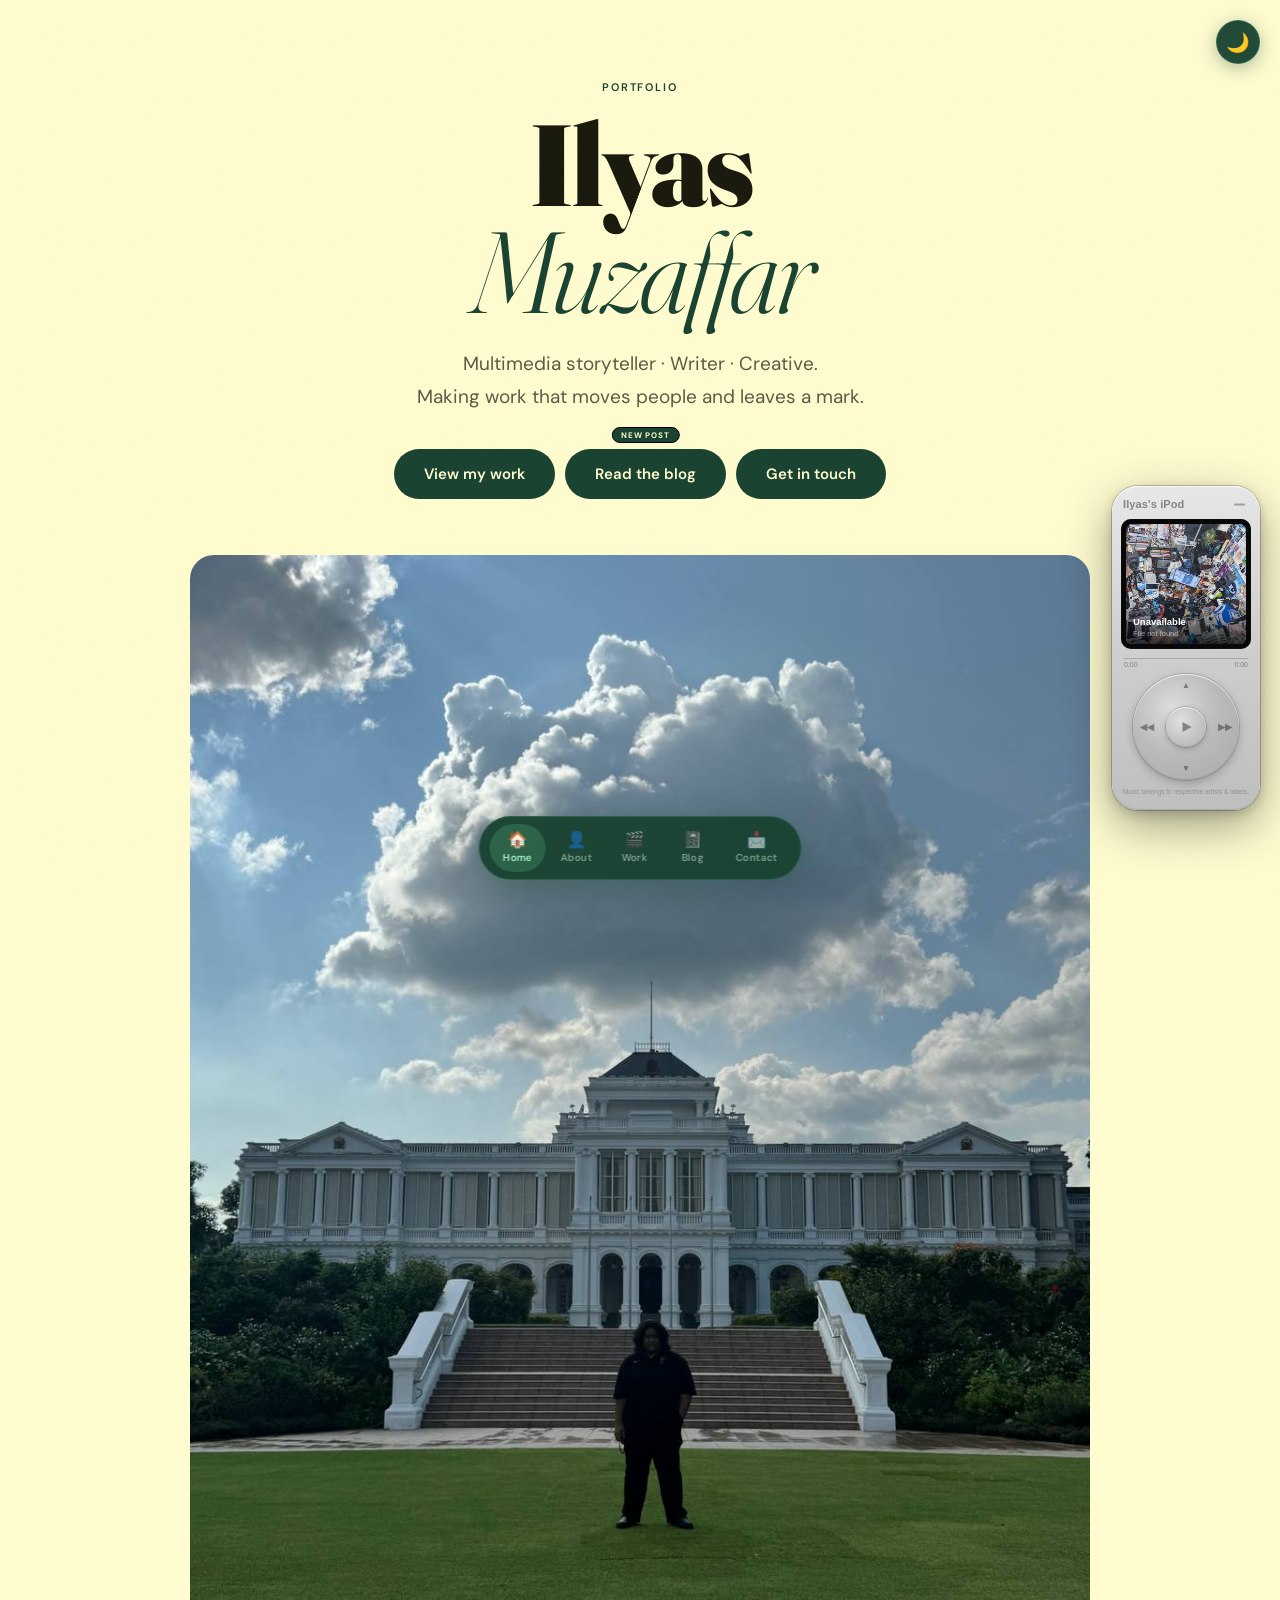
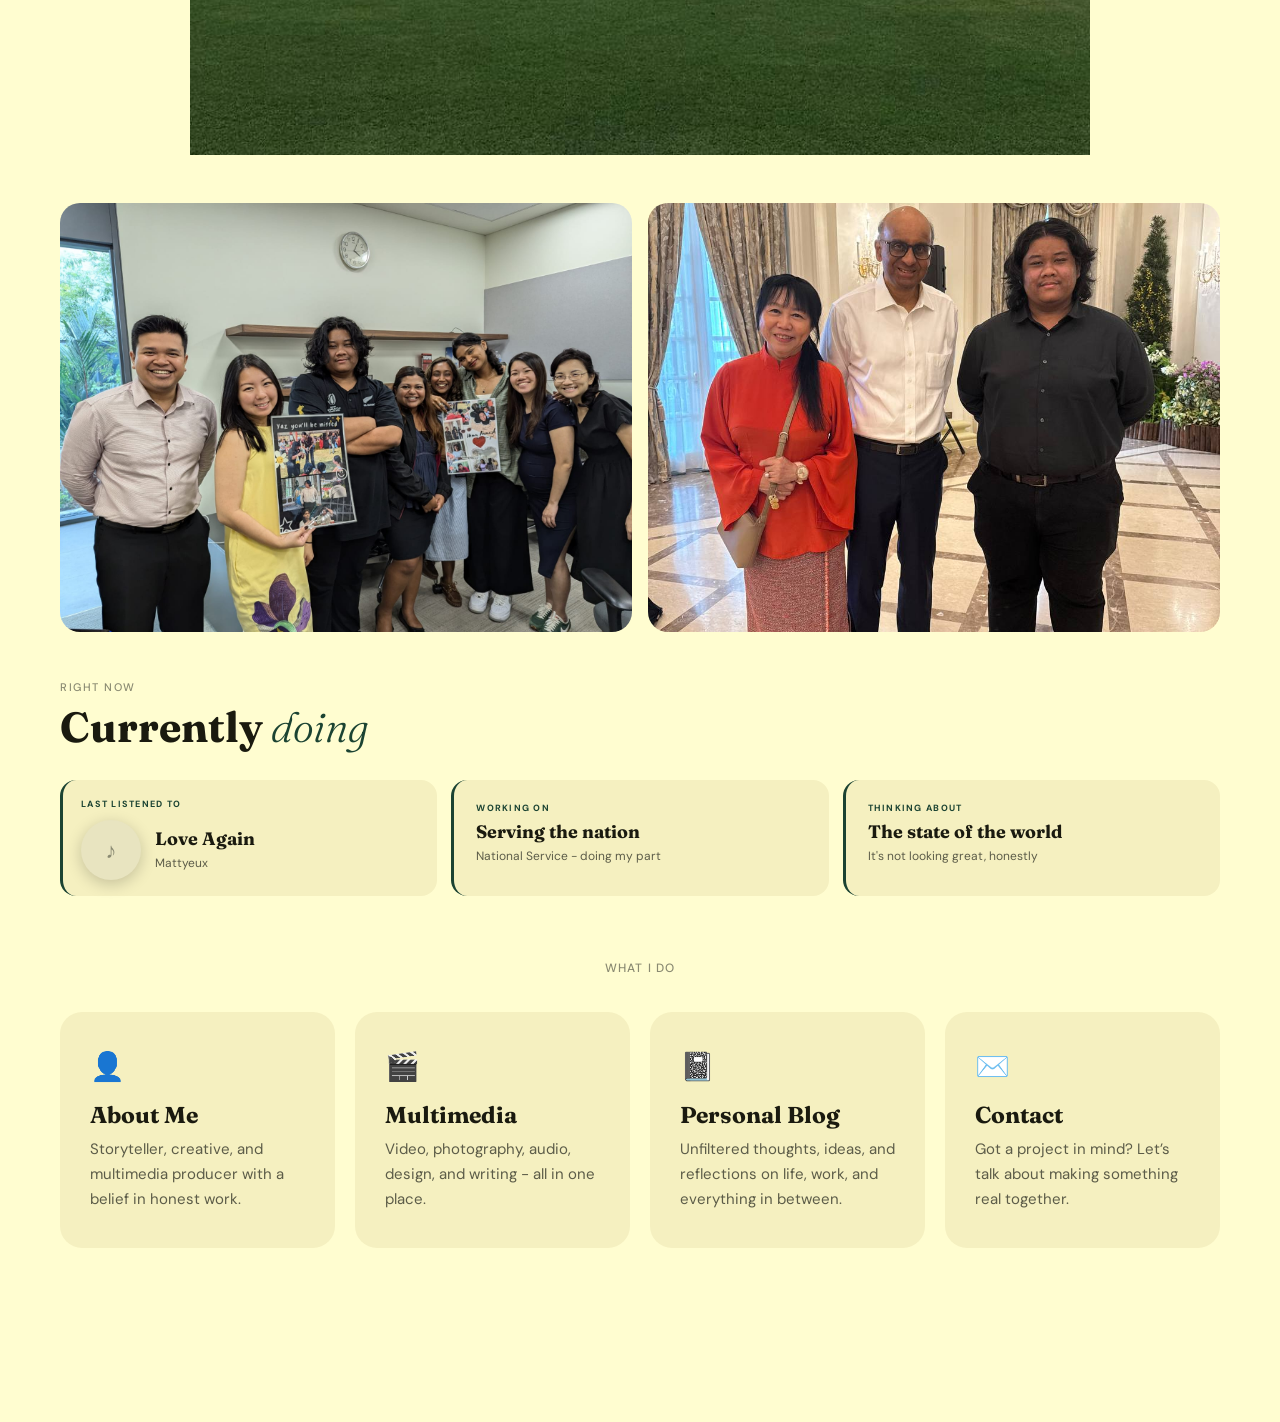
==== commit f46b0069: "Add files via upload" ====
--- a/index.html
+++ b/index.html
@@ -193,16 +193,16 @@
 .cur-art-placeholder{position:absolute;inset:0;display:flex;align-items:center;justify-content:center;font-size:22px;color:var(--muted);border-radius:50%}
 @keyframes vinylSpin{from{transform:rotate(0deg)}to{transform:rotate(360deg)}}
 /* Text stack */
-.cur-music-info{flex:1;min-width:0}
-.cur-item{font-family:var(--serif);font-size:15px;font-weight:700;color:var(--ink);line-height:1.2;margin-bottom:3px;white-space:nowrap;overflow:hidden;text-overflow:ellipsis}
-.cur-sub{font-size:11px;color:var(--mid);line-height:1.5;white-space:nowrap;overflow:hidden;text-overflow:ellipsis}
+.cur-music-info{flex:1;min-width:0;overflow:hidden}
+.cur-item-wrap{overflow:hidden;white-space:nowrap;position:relative}
+.cur-item{font-family:var(--serif);font-size:18px;font-weight:700;color:var(--ink);line-height:1.2;margin-bottom:4px;display:inline-block;white-space:nowrap}
+.cur-item.scrolling{animation:marquee 8s linear infinite}
+@keyframes marquee{0%{transform:translateX(0)}100%{transform:translateX(-100%)}}
+.cur-sub{font-size:12px;color:var(--mid);line-height:1.5;white-space:nowrap;overflow:hidden;text-overflow:ellipsis}
 .cur-album{font-size:10px;color:var(--muted);line-height:1.5;white-space:nowrap;overflow:hidden;text-overflow:ellipsis;font-style:italic;margin-top:1px}
 .cur-type{font-size:9px;font-weight:700;letter-spacing:0.14em;text-transform:uppercase;color:var(--accent);margin-bottom:7px;display:flex;align-items:center;gap:5px}
-/* Pulsing green dot -- shown only when actively playing */
 .now-dot{width:6px;height:6px;border-radius:50%;background:#1DB954;flex-shrink:0;animation:nowPulse 1.8s ease-in-out infinite}
 @keyframes nowPulse{0%,100%{opacity:1;transform:scale(1)}50%{opacity:0.4;transform:scale(0.7)}}
-.cur-item{font-family:var(--serif);font-size:18px;font-weight:700;color:var(--ink);line-height:1.2;margin-bottom:4px}
-.cur-sub{font-size:12px;color:var(--mid);line-height:1.5}
 
 .home-cards{padding:0 20px 64px;max-width:1200px;margin:0 auto}
 .cl{font-size:12px;font-weight:500;letter-spacing:0.1em;text-transform:uppercase;color:var(--muted);text-align:center;margin-bottom:36px}
@@ -274,6 +274,12 @@
 .mm-sub{font-size:18px;font-weight:400;color:var(--mid);max-width:540px;line-height:1.65;margin-top:16px}
 .sec-lbl{font-size:11px;font-weight:600;letter-spacing:0.14em;text-transform:uppercase;color:var(--teal);padding:0 28px;max-width:1080px;margin:0 auto 20px;display:flex;align-items:center;gap:12px}
 .sec-lbl::after{content:"";flex:1;height:1px;background:rgba(46,139,122,0.3)}
+.work-cols{display:grid;grid-template-columns:1fr 1fr;gap:0;max-width:1400px;margin:0 auto;align-items:start}
+.work-col-videos{border-right:1px solid var(--line);padding-right:0}
+.work-col-writing{padding-left:0}
+.work-col-videos .vgrid{grid-template-columns:1fr;padding:0 28px 48px}
+.work-col-writing .wr-list{padding:0 28px 80px}
+.work-col-videos .sec-lbl,.work-col-writing .sec-lbl{max-width:none}
 .vgrid{display:grid;grid-template-columns:repeat(auto-fill,minmax(300px,1fr));gap:20px;padding:0 28px 48px;max-width:1080px;margin:0 auto}
 .vc{background:var(--card);border-radius:18px;overflow:hidden;cursor:pointer;transition:transform 0.3s cubic-bezier(0.34,1.56,0.64,1),box-shadow 0.3s ease;border:none;width:100%;text-align:left;font-family:var(--sans)}
 .vc:hover{transform:translateY(-5px) scale(1.015);box-shadow:0 20px 48px rgba(0,0,0,0.11)}
@@ -713,6 +719,16 @@
   .cg{gap:14px}
 }
 
+/* ARTICLE LEDE + HEADLINES BOX */
+.art-lede{border-left:4px solid #B85C38;padding:12px 0 12px 20px;margin-bottom:32px}
+.art-lede p{font-family:var(--serif);font-size:21px;font-style:italic;color:var(--ink);line-height:1.5;margin:0}
+.art-headlines{background:var(--card);border-radius:14px;padding:20px 24px;margin:0 0 32px;border-left:4px solid var(--line2)}
+.art-hl-label{font-size:9px;font-weight:700;letter-spacing:0.14em;text-transform:uppercase;color:var(--muted);margin-bottom:10px}
+.art-headlines ul{list-style:none;padding:0;margin:0;display:flex;flex-direction:column;gap:6px}
+.art-headlines li{font-size:13px;color:var(--mid);line-height:1.5;padding-left:14px;position:relative}
+.art-headlines li::before{content:"\2014";position:absolute;left:0;color:var(--muted)}
+/* SHARE BUTTON */
+
 /* BLOG BTN NEW TAG */
 .blog-btn-wrap{position:relative;display:inline-block}
 .btn-new-tag{position:absolute;top:-22px;left:50%;transform:translateX(-50%);font-size:8px;font-weight:700;letter-spacing:0.1em;text-transform:uppercase;padding:2px 9px;border-radius:980px;background:#1B4332;color:#FFFDD0;white-space:nowrap;pointer-events:none;border:1.5px solid #000;z-index:10}
@@ -770,7 +786,9 @@
             <div class="cur-art-placeholder" id="cur-art-placeholder">♪</div>
           </div>
           <div class="cur-music-info">
-            <div class="cur-item" id="cur-song">Loading...</div>
+            <div class="cur-item-wrap">
+              <div class="cur-item" id="cur-song">Loading...</div>
+            </div>
             <div class="cur-sub" id="cur-artist"></div>
             <div class="cur-album" id="cur-album"></div>
           </div>
@@ -873,10 +891,16 @@
     <h1 class="mm-title">Video, writing &amp;<br><em>creative work.</em></h1>
     <p class="mm-sub">Everything I make - video productions, written pieces, photography, podcasts, and more.</p>
   </div>
-  <p class="sec-lbl">Videos</p>
-  <div class="vgrid" id="vgrid"></div>
-  <p class="sec-lbl" style="margin-top:8px">Writing</p>
-  <div class="wr-list" id="wr-list"></div>
+  <div class="work-cols">
+    <div class="work-col-videos">
+      <p class="sec-lbl">Videos</p>
+      <div class="vgrid" id="vgrid"></div>
+    </div>
+    <div class="work-col-writing">
+      <p class="sec-lbl">Writing</p>
+      <div class="wr-list" id="wr-list"></div>
+    </div>
+  </div>
 </div>
 
 <!-- ============================================================
@@ -940,7 +964,7 @@
 <div class="overlay" id="ov-article">
   <div class="scroll-progress" id="sp-article"></div>
   <div class="ov-bar">
-    <button class="back" onclick="closeOv('article')">&#8592; Back to Work</button>
+    <button class="back" id="ov-article-back" onclick="closeOv('article')">&#8592; Back to Work</button>
     <span class="ov-cat" id="ov-article-cat"></span>
   </div>
   <div class="art-body" id="art-content"></div>
@@ -1064,21 +1088,25 @@
 ];
 
 var ARTICLES=[
-  {id:"global-north-south",title:"Global North, Global South & Where Singapore Stands",date:"3 March 2026",category:"Essay",catColor:"#1B4332",publication:"Independent",isNew:true,excerpt:"A dialectical examination of development, power and capital — and where Singapore sits within a world system it did not design but has learned to navigate.",body:"<h2>Introduction: Why These Terms Matter</h2><p>The terms Global North and Global South are often used in describing the economic and political differences between countries. The Global North consists of the US, Canada, Europe, Israel, South Korea, Taiwan and Japan. The Global South includes South America and Mexico, the entirety of Africa and Asia excluding the countries mentioned before.</p><p>Although these labels appear geographic, scholars stress that they are primarily historical and economic categories. The Global North\u2013Global South system is a framework for understanding relative prosperity and international power rather than a literal hemispheric division. The terminology reflects global inequality produced through colonialism, industrialisation and capitalist expansion rather than simple geography.</p><h2>Origins of the Three-World Framework</h2><p>The idea of categorising countries by their economic, political and developmental differences is not a new concept. The aftermath of the Second World War, the beginnings of the Cold War and decolonisation brought about the terms first, second and third world. Alfred Sauvy, demographer, historian and anthropologist, first used the term in his article published in <em>L\u2019Observateur</em>, August 14, 1952, when referring to countries that play a small role in international trade and business.</p><blockquote><p>Sauvy\u2019s reference to the \u201cThird Estate\u201d implied political exclusion. The Third World was not merely poor. It was structurally marginalised within global power relations.</p></blockquote><h2>Anti-Colonial Thought and the Three Worlds Theory</h2><p>Franz Fanon was a West Indian psychiatrist from the island of Martinique and an anti-imperialist nationalist who worked in Algeria during the struggle against French colonialism. He described the \u201cfirst world\u201d as the imperialist forces, the \u201csecond world\u201d as those who call themselves socialist, and the \u201cthird world\u201d as colonies and former colonies.</p><blockquote><p>For Fanon, underdevelopment was not a natural condition but the outcome of imperial domination.</p></blockquote><h2>The Birth of the Global South Concept</h2><p>American political activist Carl Oglesby first coined the term Global South in a 1969 article for the Catholic journal <em>Commonweal</em>. He used the term to differentiate a set of countries dominated by the Global North through exploitation. Compared to its sister terms \u201cThird World\u201d or \u201cdeveloping world\u201d, the term is deemed less hierarchical and useful \u201cas it constitutes a lens through which this group of countries keep seeing and narrating their problems in a distinctive way.\u201d</p><blockquote><p>Modern scholars describe the Global South as a political identity emerging from shared experiences of colonialism and global capitalism \u2014 a transnational political subject formed through shared subjugation under contemporary global capitalism.</p></blockquote><h2>Defining the North\u2013South Divide</h2><p>The Global North consists of wealthy capitalist economies while the Global South comprises regions shaped by colonial exploitation. The United Nations Trade and Development still places Singapore within the Global South despite our wealth, but the Future Investment Initiative Institute classifies us within the Global North. Due to this ambiguity, I will try to analyse where we actually stand.</p><blockquote><p>Development is uneven. Some Global South countries economically resemble the North while remaining historically shaped by colonial dependency.</p></blockquote><h2>Colonial Singapore: A Node of Imperial Extraction</h2><p>Singapore after 1819 acted as a British colonial port, allowing the British East India Company to open up a trading post. We became a node for imperial trade extraction within the region, highly dependent on external capital and markets. Malayan tin, rubber, Indonesian spices and Indian textiles moved through our ports, enabling our colonisers to control chokepoints and capture profit from trade flows. Materially and historically, our origins lie within the Global South.</p><blockquote><p>Empire extracted value through shipping, finance, insurance and trade control \u2014 allowing imperial capital to accumulate without producing commodities locally.</p></blockquote><h2>Post-Independence Industrialisation</h2><p>After independence in 1965, Singapore went through rapid industrialisation which relied heavily on foreign capital investment. The state created conditions favourable to multinational capital and labour militancy was suppressed to stabilise accumulation. Singapore in the 1950s and 1960s experienced intense labour unrest before tripartism emerged \u2014 unions chose cooperation instead of confrontation to secure economic survival and investment stability. Strikes that were once common became rare.</p><h2>Contradictions of Development: Are We North or South?</h2><p>Our history, geography, how we attract foreign investment and how we use authority to develop points toward being a Global South. However our GDP per capita and status as a financial hub seems to be a Global North trait. The Center of GeoEconomics For The Global South describes Singapore as operating with a \u201cHeart of Global South, and Soul of North.\u201d</p><blockquote><p>Singapore embodies uneven and combined development \u2014 a postcolonial society integrated deeply into advanced capitalism.</p></blockquote><h2>Migrant Labour and Structured Exploitation</h2><p>The question is whether Singapore has moved from an exploited colony to a capitalist production hub to a participant in exploitation. The answer is complicated. Migrant labour is structured exploitation. Reports consistently document wage theft, long hours, denial of leave, and precarious visa conditions. Foreign domestic workers remain excluded from key labour protections. Work permits restrict job mobility and weaken bargaining power. This is classic surplus value extraction.</p><blockquote><p>A protected citizen workforce coexists with a precarious migrant proletariat whose limited bargaining power sustains competitiveness and economic growth.</p></blockquote><h2>Singapore as a Semi-Peripheral Manager of Capitalism</h2><p>Are we part of the core imperial powers? No. Are we part of the periphery? Yes \u2014 along with South Korea, Taiwan, UAE, and Israel. We rely on foreign capital and mediate exploitation. World-systems theory describes such societies as semi-peripheral: simultaneously dependent and advantaged, stabilising global capitalism by bridging core and periphery.</p><h2>Conclusion: A Dialectical Marxist Reality</h2><p>Dialectical materialism rejects simple labels. Singapore was historically exploited under colonial capitalism, yet through industrialisation and state planning it ascended within the hierarchy of global accumulation. Today, Singapore neither fits comfortably within the Global North nor remains purely Global South. Instead, it exists as a contradiction produced by capitalism itself.</p><blockquote><p>Singapore is both a product and participant of global inequality. Once a site of imperial extraction, now a manager of exploitation within the same world system.</p></blockquote><p>The reality is therefore not moral but structural: capitalism does not eliminate hierarchy. It redistributes roles within it. Singapore climbed the system, but the system remains.</p><div class='art-refs'><h3>References</h3><ul><li><a href='https://www.britannica.com/topic/Global-North-and-Global-South' target='_blank' rel='noopener'>Britannica \u2014 Global North and Global South</a></li><li><a href='https://en.wikipedia.org/wiki/Global_North_and_Global_South' target='_blank' rel='noopener'>Wikipedia \u2014 Global North and Global South</a></li><li><a href='https://www.globalsouthstudies.org/what-is-the-global-south/' target='_blank' rel='noopener'>globalsouthstudies.org \u2014 What is the Global South?</a></li><li><a href='https://www.ntuc.org.sg/uportal/about-us/tripartism' target='_blank' rel='noopener'>NTUC \u2014 Tripartism</a></li><li><a href='https://thegeoeconomics.com/singapores-dual-identity-heart-of-global-south-and-soul-of-north/' target='_blank' rel='noopener'>The GeoEconomics \u2014 Singapore\u2019s Dual Identity</a></li><li><a href='https://unctad.org/system/files/official-document/tdstat47_en.pdf' target='_blank' rel='noopener'>UNCTAD \u2014 Trade and Development Statistics</a></li><li><a href='https://fii-institute.org/wp-content/uploads/2024/10/45362619-4f7c-4cfa-9cb7-6878909d0d5f-1.pdf' target='_blank' rel='noopener'>FII Institute \u2014 Global North/South Classification</a></li></ul></div>"},
+  {id:"sg-ai-adoption",publishDate:"2026-03-06",title:"Progress For Whom: The Workers Get Six Months of Free ChatGPT While The Firms Get Billions in Tax Relief",date:"6 March 2026",category:"Opinion",catColor:"#B85C38",publication:"Independent",excerpt:"DBS has announced 4,000 job cuts while booking SGD 1 billion in AI-driven value. Singapore\u2019s Budget 2026 promises that AI will benefit all. The numbers tell a different story.",body:"<div class='art-lede'><p>DBS has announced 4,000 job cuts while booking SGD 1 billion in AI-driven value. Someone is reading the budget wrong. It is not the shareholders.</p></div><div class='art-headlines'><p class='art-hl-label'>Recent Straits Times headlines</p><ul><li>Free premium AI subscriptions for those taking certain SkillsFuture courses from 2nd half of 2026</li><li>All in on AI: PM Wong\u2019s promise of \u2018no jobless growth\u2019 sets stage for more labour interventions</li><li>Singapore to train 100,000 AI-savvy workers by 2029</li><li>Kampong AI: New park in one-north to house work, living facilities for AI start-ups</li></ul></div><p>These are just some of the headlines published since Prime Minister Lawrence Wong delivered the Budget 2026 Statement on 12 February 2026. Of the seven key points, one stands out: <strong>Harness AI As A Strategic Advantage.</strong></p><p>It is a confident phrase. A rallying cry. The kind of language that plays well in a parliamentary chamber and looks clean on an infographic. But if you are a clerical officer in a bank or a contract worker in a logistics hub, that phrase lands differently.</p><p>I am not a gambling man. And what Singapore\u2019s government is asking its workers to do is gamble.</p><h2>The Setup</h2><p>Let me be precise about what the budget actually announces. The government will establish a National AI Council chaired by the Prime Minister. It will launch AI Missions across advanced manufacturing, connectivity, finance and healthcare. It will offer <strong>400% tax deductions</strong> on qualifying AI expenditures for firms under the enhanced Enterprise Innovation Scheme. It will expand the Productivity Solutions Grant. And it will provide <strong>six months of free access to premium AI tools</strong> for Singaporeans who enrol in selected SkillsFuture courses.</p><p>Read that list again and ask yourself: who benefits immediately and structurally? The answer is not the worker.</p><p>The tax deductions go to firms. The grants go to firms. The AI park at One-North will house startups and researchers. <strong>The National AI Council is composed entirely of ministers, with \u201cprivate sector expertise\u201d to be announced later. There is no seat at that table reserved for a production worker, a nurse, a call centre agent or a contract employee.</strong></p><blockquote><p>That is not an oversight. It is the architecture of a policy designed to serve capital first and manage labour second.</p></blockquote><h2>A History That Does Not Forget</h2><p>To understand Budget 2026, you must understand 1968. When the British announced their military withdrawal, the PAP government moved fast. It passed the Employment Act and the Industrial Relations (Amendment) Act \u2014 laws that dramatically curtailed what unions could collectively bargain over. Hours, benefits, promotions and job assignments were placed beyond union reach. The Singapore Association of Trade Unions was banned after leading a general strike. The NTUC that replaced it was rebuilt as an organisation structurally linked to the PAP itself.</p><p>The logic was explicit then, as it is implicit now: restrict worker power to attract foreign capital.</p><blockquote><p>Nearly four decades without a strike is not harmony. It is the permanent suppression of the only language capital reliably understood.</p></blockquote><p>Today, the NTUC secretary general holds a cabinet seat and NTUC candidates run for parliament on the PAP ticket. <strong>The body that is supposed to represent workers against the interests of capital sits inside the government that sets the terms for capital. That is not a union. That is a managed consent machine.</strong></p><p>Budget 2026 mentions the NTUC once. It will \u201cwork closely with NTUC and our unions to help workers move into new areas.\u201d In other words: after the decisions about AI transformation have been made, labour will be consulted on how to absorb the consequences.</p><h2>What AI Actually Means For The Singapore Worker</h2><p>DBS, Singapore\u2019s largest bank and one of the flagship enterprises the Budget 2026 speech holds up as a model of AI transformation, announced in February 2025 that it expects to <strong>cut 4,000 roles over three years</strong> as AI automates functions previously performed by humans. The bank\u2019s own outgoing CEO Piyush Gupta said something remarkable: \u201cFor the first time, I\u2019m struggling to create jobs. I\u2019m struggling to say how I will repurpose people to create jobs.\u201d</p><p>DBS will create 1,000 new AI-related roles to replace 4,000 eliminated ones. <strong>That is a ratio of one new job for every four lost.</strong> The bank projects that AI will generate economic value exceeding SGD 1 billion in 2025 alone. That value flows to shareholders. The 4,000 workers whose roles disappear through \u201cnatural attrition\u201d receive no share of it.</p><p>Bloomberg Intelligence projects that global banks could cut as many as <strong>200,000 jobs in the next three to five years</strong> due to AI. Meanwhile an IMF analysis of Singapore\u2019s labour market found that many workers are in occupations with \u201clow AI complementarity\u201d \u2014 meaning they face substitution rather than augmentation. The risk is \u201cparticularly acute for those in clerical support, business and administration, and sales roles.\u201d</p><blockquote><p>These are not peripheral workers. These are hundreds of thousands of ordinary Singaporeans who were told for decades that education, hard work and loyalty to their employer would secure their livelihoods.</p></blockquote><h2>The Reskilling Ideology</h2><p>The government\u2019s promise is this: workers who are willing to adapt and learn will continue to find good jobs. The implication is that those who do not adapt have only themselves to blame. <strong>This is ideology disguised as policy.</strong></p><p>When a bank eliminates 4,000 contract roles because AI is cheaper than human labour, the cause is a decision made by management in the interests of shareholders. The worker did not fail to adapt. Capital reorganised production for profit. The distinction matters enormously because one assigns responsibility to the individual and the other assigns it to the system.</p><p>A 2024 YouGov survey found that <strong>63% of Singaporean employees had not received employer-led training</strong> in using generative AI ethically. The training gap is not primarily a worker failure. It is a consequence of firms that have every incentive to extract value from existing workers right up until they can be replaced more cheaply by machines \u2014 at which point the state is expected to absorb the cost of transition through public retraining programmes.</p><blockquote><p>The 400% tax deduction for AI expenditure uses public revenue to subsidise firms\u2019 acquisition of the very technology that will displace workers. The public then funds the retraining of those workers. Capital takes the productivity gain. The state manages the human cost. The worker runs faster to stay in place.</p></blockquote><p>According to a Robert Walters survey for 2026, the top concern among professionals regarding AI adoption in Singapore is <strong>job displacement due to automation</strong>, cited by 48% of respondents. Workers already know what is happening. They are being asked to trust that it will turn out well. That is the gamble.</p><h2>The Thirty-Hour Week That Will Never Come</h2><p>There is a persistent myth at the heart of every technological revolution: that this time the gains will be shared. That this time the machine will liberate the worker rather than replace them. The historical record does not support this myth.</p><p>When the loom was mechanised it did not free textile workers. It created the factory system. When the computer automated clerical work in the 1980s the working week did not shrink. It expanded. Keynes famously predicted in 1930 that his grandchildren\u2019s generation would work fifteen hours a week because technology would have solved the problem of production. <strong>That prediction was spectacularly wrong. Not because the technology failed to deliver productivity gains. But because under capitalism, productivity gains do not belong to workers. They belong to whoever owns the means of production.</strong></p><blockquote><p>AI will not break this pattern. In Singapore\u2019s specific context \u2014 where workers have no genuine right to strike, no independent union and no seat on the National AI Council \u2014 it will almost certainly accelerate it.</p></blockquote><h2>What Is Actually Being Built</h2><p>I do not doubt that some of what Budget 2026 proposes is genuinely useful. Raising the Local Qualifying Salary. Extending the Progressive Wage Credit Scheme. Funding more childcare. These are real material improvements for real workers.</p><p>But zooming out, the strategic architecture of the AI agenda is consistent with a pattern that has defined Singapore\u2019s development model since the 1960s. <strong>The state organises conditions that are maximally attractive to international capital. Labour is managed to ensure it remains productive, flexible and unlikely to collectively resist.</strong> The benefits of growth are partially redistributed through social programmes to maintain legitimacy. But the fundamental power relationship \u2014 who owns the technology, who captures the productivity gain, who bears the risk of disruption \u2014 is never altered.</p><p>The National AI Council will be chaired by the Prime Minister and will comprise ministers for trade and industry, health, digital development, manpower, national development and finance. Expertise will be drawn from the private sector. <strong>There is no worker representative. There is no mechanism for collective input from the people whose working lives will be most directly shaped by its decisions.</strong></p><h2>The Honest Question</h2><p>PM Wong said in his budget speech that \u201cworkers worry that AI will displace jobs\u201d and acknowledged that \u201cthese anxieties are real.\u201d He then said that \u201cfear cannot be Singapore\u2019s response.\u201d I agree that fear is not a useful response. But neither is false confidence.</p><p>The honest question is this: in a country where workers cannot meaningfully strike, where unions are structurally integrated into the ruling party, where the most vulnerable tier of the workforce has no political rights and where public money will be used to subsidise the acquisition of labour-replacing technology by private firms \u2014 <strong>who exactly is taking the risk that AI will \u201cbenefit all Singaporeans\u201d?</strong></p><blockquote><p>I am not opposed to technological change. I am opposed to a system in which the gains of technological change are captured by those who already own the means of production while the risks are distributed to those who do not. AI does not solve it. In Singapore\u2019s specific historical and institutional context, AI accelerates it.</p></blockquote><p>Budget 2026 is a confident document. It is well-written and professionally delivered. But confidence is not the same as fairness. And a strategic advantage for Singapore Inc. is not automatically a strategic advantage for the Singaporean worker.</p><p><em>I am a journalist. I am not a gambler. And I have read the odds.</em></p><div class='art-refs'><h3>Sources &amp; Further Reading</h3><ul><li><a href='https://www.mof.gov.sg/singaporebudget/budget-2026' target='_blank' rel='noopener'>Singapore Budget 2026 Speech (Full Text)</a></li><li><a href='https://fortune.com/asia/2025/02/25/dbs-singapore-to-cut-temp-jobs-ai-piyush-gupta/' target='_blank' rel='noopener'>DBS plans to cut 4,000 roles due to AI \u2014 Fortune</a></li><li><a href='https://www.staffingindustry.com/news/global-daily-news/singapores-dbs-sees-4000-temp-jobs-cut-as-ai-replaces-roles' target='_blank' rel='noopener'>Bloomberg Intelligence: Global banks may cut 200,000 jobs \u2014 Staffing Industry</a></li><li><a href='https://www.elibrary.imf.org/view/journals/018/2024/040/article-A001-en.xml' target='_blank' rel='noopener'>IMF Analysis: AI impact on Singapore\u2019s labour market</a></li><li><a href='https://finance.yahoo.com/news/ai-replaced-why-singaporean-professionals-062400168.html' target='_blank' rel='noopener'>YouGov: 63% of Singaporean employees lack AI training \u2014 Yahoo Finance</a></li><li><a href='https://www.robertwalters.com.sg/insights/news/blog/salary-survey-2026.html' target='_blank' rel='noopener'>Robert Walters Singapore Salary Survey 2026</a></li><li><a href='https://www.ituc-csi.org/singapore' target='_blank' rel='noopener'>ITUC Global Rights Index: Singapore</a></li><li><a href='https://www.aspenreview.com/article/2022/keyness-prediction-didnt-come-true-why/' target='_blank' rel='noopener'>Keynes\u2019 15-hour week prediction \u2014 Aspen Review</a></li></ul></div>"},
+  {id:"global-north-south",publishDate:"2026-03-03",title:"Global North, Global South & Where Singapore Stands",date:"3 March 2026",category:"Essay",catColor:"#1B4332",publication:"Independent",excerpt:"A dialectical examination of development, power and capital \u2014 and where Singapore sits within a world system it did not design but has learned to navigate.",body:"<h2>Introduction: Why These Terms Matter</h2><p>The terms Global North and Global South are often used in describing the economic and political differences between countries. The Global North consists of the US, Canada, Europe, Israel, South Korea, Taiwan and Japan. The Global South includes South America and Mexico, the entirety of Africa and Asia excluding the countries mentioned before.</p><p>Although these labels appear geographic, scholars stress that they are primarily historical and economic categories. The Global North\u2013Global South system is a framework for understanding relative prosperity and international power rather than a literal hemispheric division. The terminology reflects global inequality produced through colonialism, industrialisation and capitalist expansion rather than simple geography.</p><h2>Origins of the Three-World Framework</h2><p>The idea of categorising countries by their economic, political and developmental differences is not a new concept. The aftermath of the Second World War, the beginnings of the Cold War and decolonisation brought about the terms first, second and third world. Alfred Sauvy, demographer, historian and anthropologist, first used the term in his article published in <em>L\u2019Observateur</em>, August 14, 1952, when referring to countries that play a small role in international trade and business.</p><blockquote><p>Sauvy\u2019s reference to the \u201cThird Estate\u201d implied political exclusion. The Third World was not merely poor. It was structurally marginalised within global power relations.</p></blockquote><h2>Anti-Colonial Thought and the Three Worlds Theory</h2><p>Franz Fanon was a West Indian psychiatrist from the island of Martinique and an anti-imperialist nationalist who worked in Algeria during the struggle against French colonialism. He described the \u201cfirst world\u201d as the imperialist forces, the \u201csecond world\u201d as those who call themselves socialist, and the \u201cthird world\u201d as colonies and former colonies.</p><blockquote><p>For Fanon, underdevelopment was not a natural condition but the outcome of imperial domination.</p></blockquote><h2>The Birth of the Global South Concept</h2><p>American political activist Carl Oglesby first coined the term Global South in a 1969 article for the Catholic journal <em>Commonweal</em>. He used the term to differentiate a set of countries dominated by the Global North through exploitation. Compared to its sister terms \u201cThird World\u201d or \u201cdeveloping world\u201d, the term is deemed less hierarchical and useful \u201cas it constitutes a lens through which this group of countries keep seeing and narrating their problems in a distinctive way.\u201d</p><blockquote><p>Modern scholars describe the Global South as a political identity emerging from shared experiences of colonialism and global capitalism \u2014 a transnational political subject formed through shared subjugation under contemporary global capitalism.</p></blockquote><h2>Defining the North\u2013South Divide</h2><p>The Global North consists of wealthy capitalist economies while the Global South comprises regions shaped by colonial exploitation. The United Nations Trade and Development still places Singapore within the Global South despite our wealth, but the Future Investment Initiative Institute classifies us within the Global North. Due to this ambiguity, I will try to analyse where we actually stand.</p><blockquote><p>Development is uneven. Some Global South countries economically resemble the North while remaining historically shaped by colonial dependency.</p></blockquote><h2>Colonial Singapore: A Node of Imperial Extraction</h2><p>Singapore after 1819 acted as a British colonial port, allowing the British East India Company to open up a trading post. We became a node for imperial trade extraction within the region, highly dependent on external capital and markets. Malayan tin, rubber, Indonesian spices and Indian textiles moved through our ports, enabling our colonisers to control chokepoints and capture profit from trade flows. Materially and historically, our origins lie within the Global South.</p><blockquote><p>Empire extracted value through shipping, finance, insurance and trade control \u2014 allowing imperial capital to accumulate without producing commodities locally.</p></blockquote><h2>Post-Independence Industrialisation</h2><p>After independence in 1965, Singapore went through rapid industrialisation which relied heavily on foreign capital investment. The state created conditions favourable to multinational capital and labour militancy was suppressed to stabilise accumulation. Singapore in the 1950s and 1960s experienced intense labour unrest before tripartism emerged \u2014 unions chose cooperation instead of confrontation to secure economic survival and investment stability. Strikes that were once common became rare.</p><h2>Contradictions of Development: Are We North or South?</h2><p>Our history, geography, how we attract foreign investment and how we use authority to develop points toward being a Global South. However our GDP per capita and status as a financial hub seems to be a Global North trait. The Center of GeoEconomics For The Global South describes Singapore as operating with a \u201cHeart of Global South, and Soul of North.\u201d</p><blockquote><p>Singapore embodies uneven and combined development \u2014 a postcolonial society integrated deeply into advanced capitalism.</p></blockquote><h2>Migrant Labour and Structured Exploitation</h2><p>The question is whether Singapore has moved from an exploited colony to a capitalist production hub to a participant in exploitation. The answer is complicated. Migrant labour is structured exploitation. Reports consistently document wage theft, long hours, denial of leave, and precarious visa conditions. Foreign domestic workers remain excluded from key labour protections. Work permits restrict job mobility and weaken bargaining power. This is classic surplus value extraction.</p><blockquote><p>A protected citizen workforce coexists with a precarious migrant proletariat whose limited bargaining power sustains competitiveness and economic growth.</p></blockquote><h2>Singapore as a Semi-Peripheral Manager of Capitalism</h2><p>Are we part of the core imperial powers? No. Are we part of the periphery? Yes \u2014 along with South Korea, Taiwan, UAE, and Israel. We rely on foreign capital and mediate exploitation. World-systems theory describes such societies as semi-peripheral: simultaneously dependent and advantaged, stabilising global capitalism by bridging core and periphery.</p><h2>Conclusion: A Dialectical Marxist Reality</h2><p>Dialectical materialism rejects simple labels. Singapore was historically exploited under colonial capitalism, yet through industrialisation and state planning it ascended within the hierarchy of global accumulation. Today, Singapore neither fits comfortably within the Global North nor remains purely Global South. Instead, it exists as a contradiction produced by capitalism itself.</p><blockquote><p>Singapore is both a product and participant of global inequality. Once a site of imperial extraction, now a manager of exploitation within the same world system.</p></blockquote><p>The reality is therefore not moral but structural: capitalism does not eliminate hierarchy. It redistributes roles within it. Singapore climbed the system, but the system remains.</p><div class='art-refs'><h3>References</h3><ul><li><a href='https://www.britannica.com/topic/Global-North-and-Global-South' target='_blank' rel='noopener'>Britannica \u2014 Global North and Global South</a></li><li><a href='https://en.wikipedia.org/wiki/Global_North_and_Global_South' target='_blank' rel='noopener'>Wikipedia \u2014 Global North and Global South</a></li><li><a href='https://www.globalsouthstudies.org/what-is-the-global-south/' target='_blank' rel='noopener'>globalsouthstudies.org \u2014 What is the Global South?</a></li><li><a href='https://www.ntuc.org.sg/uportal/about-us/tripartism' target='_blank' rel='noopener'>NTUC \u2014 Tripartism</a></li><li><a href='https://thegeoeconomics.com/singapores-dual-identity-heart-of-global-south-and-soul-of-north/' target='_blank' rel='noopener'>The GeoEconomics \u2014 Singapore\u2019s Dual Identity</a></li><li><a href='https://unctad.org/system/files/official-document/tdstat47_en.pdf' target='_blank' rel='noopener'>UNCTAD \u2014 Trade and Development Statistics</a></li><li><a href='https://fii-institute.org/wp-content/uploads/2024/10/45362619-4f7c-4cfa-9cb7-6878909d0d5f-1.pdf' target='_blank' rel='noopener'>FII Institute \u2014 Global North/South Classification</a></li></ul></div>"},
   {id:"emerging-influencers",title:"Navigating Uncharted Waters: A Glimpse into the Lives of Emerging Influencers",date:"2023",category:"Feature",catColor:"#C68B2A",publication:"Republic Polytechnic",excerpt:"Beyond the likes and sponsorships - two rising Singapore influencers building content around family, finance, and authenticity.",body:"<p>In the vast ocean of influencers, a group of rising stars is carving their niche, challenging the norms and reshaping the landscape. Beyond the glitz and glamour often associated with the influencer industry, these content creators are driven by passion, purpose, and a desire to make a meaningful impact.</p><p>In a world where influencer marketing is rapidly expanding, projected to reach a staggering US$21.1 billion globally by the end of 2023, the influence wielded by social media personalities cannot be overstated. According to a survey conducted by Rakuten Insight, about 89 per cent of respondents aged 16 to 24 in Singapore follow at least one influencer on social media.</p><p>As influencers continue to shape online content, the spotlight now turns to a new generation breaking free from conventional norms. They are not just chasing followers but are on a mission to provide unique, inspiring, and authentic content that resonates with diverse audiences.</p><h2>The Family Man</h2><img src='influencer_photo_02.jpg' class='pe-img' alt='Nuqman, known as Dad Bored, with his family at a pool'><p class='pe-caption'>Nuqman, known as Dad Bored, captures a candid moment with his family, embodying the essence of his family-focused content. His genuine passion for fostering connections shines through in every post.</p><p>In the bustling world of social media, Nuqman Shaifuddin, 32, also known as Dad Bored, stands out with his refreshing focus on family-centric content. His videos capture the essence of family outings, recommending places for families to explore and fostering connections that transcend the digital realm.</p><p>&ldquo;I wanted to create content that not only entertains but also inspires families to bond and create lasting memories together,&rdquo; Nuqman shares. His passion for bringing families together radiates through every post, as he encourages viewers to prioritise quality time with loved ones.</p><h2>The Financial Guru</h2><img src='influencer_photo_03.jpg' class='pe-img' alt='Justin Sng in front of a white Mercedes'><p class='pe-caption'>Justin Sng strikes a confident pose in front of a sleek Mercedes, blending his passion for finance and cars. Through his content, Justin aims to educate and empower his audience while staying true to his values of authenticity and practicality.</p><p>Meanwhile, in the fast lanes of the financial world, Justin Sng transforms into an influencer with a distinctive voice. Known for his financial content intertwined with his love for cars, Justin&rsquo;s approach to influencing is as pragmatic as his financial advice.</p><p>&ldquo;I do financial content because it&rsquo;s something I wish I had access to when I was younger,&rdquo; Justin states. His desire to bridge the knowledge gap and empower the younger generation with financial literacy adds depth to his influencer persona.</p><h2>What Sets Them Apart</h2><p>What sets Nuqman and Justin apart in the influencer landscape is their unwavering commitment to authenticity and purpose. In an industry often criticised for promoting unrealistic standards and materialism, both offer a refreshing perspective.</p><p>Nuqman&rsquo;s family-focused content stands out for its genuine portrayal of everyday moments - from shared laughter to spontaneous adventures. Justin&rsquo;s financial content is distinguished by its practicality and accessibility, empowering audiences with tools to achieve financial freedom rather than simply showcasing wealth.</p><h2>Navigating Choppy Waters</h2><p>As Nuqman and Justin navigate the tumultuous seas of the influencer industry, they encounter both storms and sunshine. From relentless criticism to the constant pressure to stay relevant, their journey is fraught with challenges.</p><p>&ldquo;I feel like when I post content, the majority of comments I get are hate comments,&rdquo; said Justin. When asked how he deals with it, he&rsquo;s matter-of-fact: he takes note of valid criticism to improve his content, but for those who hate for the sake of it - &ldquo;I can&rsquo;t be bothered. It&rsquo;s just free engagement.&rdquo;</p><h2>Redefining &ldquo;Real Jobs&rdquo;</h2><p>In a landscape where the definition of a &ldquo;real job&rdquo; continues to evolve, influencers like Nuqman and Justin are redefining the narrative. Through their unique content and genuine passion, they showcase that influencing isn&rsquo;t just about vanity metrics - it&rsquo;s about connecting with audiences, sharing valuable insights, and making a positive impact.</p><blockquote><p>Influencing isn\u2019t just about vanity metrics - it\u2019s about connecting with audiences, sharing valuable insights, and making a positive impact.</p></blockquote>"},
   {id:"tapestry-of-faith",title:"A Tapestry of Faith and Heritage in Singapore\u2019s Mosques",date:"2023",category:"Photo Essay",catColor:"#2E8B7A",publication:"Republic Polytechnic",excerpt:"Exploring the intertwining of spiritual devotion and cultural heritage through Singapore\u2019s mosques - their architectural diversity, historical significance, and the communities they nurture.",body:"<p class='pe-intro'>Exploring the intertwining of spiritual devotion and cultural heritage through Singapore\u2019s mosques, highlighting their architectural diversity, historical significance, and the communities they nurture.</p><div class='pe-section'><div class='pe-num'>01</div><h2>Masjid Sultan, Kampong Gelam</h2><img src='mosque_01.jpg' class='pe-img' alt='Masjid Sultan exterior'><p class='pe-caption'>Standing as the jewel of Kampong Gelam since 1824, Masjid Sultan is a beacon of Islamic heritage in Singapore. Its majestic golden dome reflects the unity of the Muslim community and the rich history of Arab traders and Malay royalty who once thrived in the area.</p></div><div class='pe-section'><div class='pe-num'>02</div><h2>Community at Masjid Sultan</h2><img src='mosque_02.jpg' class='pe-img' alt='Inside Masjid Sultan'><p class='pe-caption'>A meeting point for worshippers and visitors alike, Masjid Sultan transcends its role as a mosque to become a cultural and social hub. The bustle of Bussorah Street complements the serene prayers within its walls.</p></div><div class='pe-section'><div class='pe-num'>03</div><h2>Masjid Ar-Raudah</h2><img src='mosque_03.jpg' class='pe-img' alt='Masjid Ar-Raudah interior'><p class='pe-caption'>Intricacy meets spirituality. The modern design of Masjid Ar-Raudah, with its elegant latticework, embodies the seamless blend of contemporary architecture and traditional Islamic principles.</p></div><div class='pe-section'><div class='pe-num'>04</div><h2>Masjid Ar-Raudah</h2><img src='mosque_04.jpg' class='pe-img' alt='Masjid Ar-Raudah exterior'><p class='pe-caption'>A path to tranquility. Nestled in the heart of Bukit Batok, Masjid Ar-Raudah invites worshippers and passersby alike to pause, reflect, and embrace serenity amidst urban life.</p></div><div class='pe-section'><div class='pe-num'>05</div><h2>Hajjah Fatimah Mosque &amp; Leaning Minaret</h2><img src='mosque_05.jpg' class='pe-img' alt='Hajjah Fatimah Mosque exterior'><p class='pe-caption'>Nicknamed &ldquo;Singapore\u2019s Leaning Tower,&rdquo; Hajjah Fatimah Mosque\u2019s unique minaret tilts with time, a testament to the enduring legacy of its founder, a wealthy Malay businesswoman who exemplified resilience and faith.</p></div><div class='pe-section'><div class='pe-num'>06</div><h2>Hajjah Fatimah Mosque</h2><img src='mosque_06.jpg' class='pe-img' alt='Hajjah Fatimah Mosque facade'><p class='pe-caption'>Ornate and timeless. The mosque\u2019s floral carvings and colonial-inspired details celebrate Singapore\u2019s multicultural identity, blending Malay, Chinese, and European design elements.</p></div><div class='pe-section'><div class='pe-num'>07</div><h2>Masjid Jamae (Chulia Mosque)</h2><img src='mosque_07.jpg' class='pe-img' alt='Masjid Jamae interior dome'><p class='pe-caption'>A gateway to the past. Built by Tamil Muslim merchants in 1826, Masjid Jamae\u2019s South Indian Islamic design reflects the vibrant history of early migrants shaping Singapore\u2019s religious landscape.</p></div><div class='pe-section'><div class='pe-num'>08</div><h2>Masjid Jamae on South Bridge Road</h2><img src='mosque_08.jpg' class='pe-img' alt='Masjid Jamae exterior street view'><p class='pe-caption'>Where history meets modernity. Nestled in the bustling streets of Chinatown, Masjid Jamae continues to be a spiritual anchor for the community, offering peace amidst the city\u2019s vibrance.</p></div><div class='pe-section'><div class='pe-num'>09</div><h2>Reflection Inside a Mosque</h2><img src='mosque_09.jpg' class='pe-img' alt='Mosque prayer hall interior'><p class='pe-caption'>Moments of quiet devotion. The simplicity of prayer mats and Qur\u2019an stands inside the mosque symbolises the unchanging essence of worship through generations.</p></div><div class='pe-section'><div class='pe-num'>10</div><h2>Sultan Mosque at Sunset</h2><img src='mosque_10.jpg' class='pe-img' alt='Masjid Sultan up close with visitors'><p class='pe-caption'>A golden glow for a golden legacy. As the sun sets over Kampong Gelam, Sultan Mosque stands as a radiant reminder of Singapore\u2019s enduring spirit of faith, community, and heritage.</p></div>"}
 ];
 
 var BLOG_POSTS=[
-  {id:"global-north-south-blog",title:"Global North, Global South & Where Singapore Stands",date:"3 March 2026",tag:"Opinion",color:"#1B4332",isNew:true,excerpt:"A dialectical examination of development, power and capital \u2014 and an honest look at where Singapore really sits within a world system it did not design.",body:"<p>The terms Global North and Global South are often used in describing the economic and political differences between countries. The Global North consists of the US, Canada, Europe, Israel, South Korea, Taiwan and Japan. The Global South includes South America, Mexico, the entirety of Africa and Asia excluding the countries mentioned before.</p><p>Although these labels appear geographic, scholars stress that they are primarily historical and economic categories. The terminology reflects global inequality produced through colonialism, industrialisation and capitalist expansion rather than simple geography.</p><h2>Where Did These Terms Come From?</h2><p>Alfred Sauvy first coined the \u201cThird World\u201d in 1952. Franz Fanon reframed it through the lens of colonial violence \u2014 for him, underdevelopment was not natural but the direct outcome of imperial domination. Carl Oglesby introduced \u201cGlobal South\u201d in 1969, seeing it as less hierarchical and more politically honest than its predecessors.</p><h2>The Contradiction at the Heart of Singapore</h2><p>The UN Trade and Development body still places Singapore within the Global South despite our wealth. The Future Investment Initiative Institute puts us in the Global North. Neither is entirely wrong.</p><p>Our origins are well known. After 1819, Singapore became a British colonial port \u2014 a node for imperial trade extraction, highly dependent on external capital. After independence in 1965, rapid industrialisation relied heavily on foreign investment. Labour militancy was suppressed. Tripartism replaced confrontation with consensus.</p><p>Today our GDP per capita and status as a global financial hub look unambiguously Northern. But our history, our dependence on foreign capital, and our structural reliance on migrant labour tell a different story.</p><h2>The Migrant Labour Question</h2><p>Migrant labour in Singapore is structured exploitation. Wage theft, long hours, denial of leave, and precarious visa conditions are consistently documented. Foreign domestic workers remain excluded from key labour protections. Work permits restrict mobility and weaken bargaining power. This is surplus value extraction operating in plain sight.</p><p>A protected citizen workforce coexists with a precarious migrant proletariat. That coexistence is not accidental \u2014 it is the mechanism by which Singapore maintains its competitiveness.</p><h2>So What Are We?</h2><p>World-systems theory would call us semi-peripheral: simultaneously dependent and advantaged, stabilising global capitalism by bridging core and periphery. The Center of GeoEconomics For The Global South describes it simply as a \u201cHeart of Global South, Soul of North.\u201d</p><p>The reality is not moral but structural. Capitalism does not eliminate hierarchy. It redistributes roles within it. Singapore climbed the system. But the system remains.</p>"},
+  {id:"sg-ai-adoption-blog",publishDate:"2026-03-06",title:"Progress For Whom: The Workers Get Six Months of Free ChatGPT While The Firms Get Billions in Tax Relief",date:"6 March 2026",tag:"Opinion",color:"#B85C38",excerpt:"DBS has announced 4,000 job cuts while booking SGD 1 billion in AI-driven value. Singapore\u2019s Budget 2026 promises AI will benefit all. The numbers tell a different story.",body:"<div class='art-lede'><p>DBS has announced 4,000 job cuts while booking SGD 1 billion in AI-driven value. Someone is reading the budget wrong. It is not the shareholders.</p></div><div class='art-headlines'><p class='art-hl-label'>Recent Straits Times headlines</p><ul><li>Free premium AI subscriptions for those taking certain SkillsFuture courses from 2nd half of 2026</li><li>All in on AI: PM Wong\u2019s promise of \u2018no jobless growth\u2019 sets stage for more labour interventions</li><li>Singapore to train 100,000 AI-savvy workers by 2029</li><li>Kampong AI: New park in one-north to house work, living facilities for AI start-ups</li></ul></div><p>These are just some of the headlines published since Prime Minister Lawrence Wong delivered the Budget 2026 Statement on 12 February 2026. Of the seven key points, one stands out: <strong>Harness AI As A Strategic Advantage.</strong></p><p>It is a confident phrase. A rallying cry. The kind of language that plays well in a parliamentary chamber and looks clean on an infographic. But if you are a clerical officer in a bank or a contract worker in a logistics hub, that phrase lands differently.</p><p>I am not a gambling man. And what Singapore\u2019s government is asking its workers to do is gamble.</p><h2>The Setup</h2><p>Let me be precise about what the budget actually announces. The government will establish a National AI Council chaired by the Prime Minister. It will launch AI Missions across advanced manufacturing, connectivity, finance and healthcare. It will offer <strong>400% tax deductions</strong> on qualifying AI expenditures for firms under the enhanced Enterprise Innovation Scheme. It will expand the Productivity Solutions Grant. And it will provide <strong>six months of free access to premium AI tools</strong> for Singaporeans who enrol in selected SkillsFuture courses.</p><p>Read that list again and ask yourself: who benefits immediately and structurally? The answer is not the worker.</p><p>The tax deductions go to firms. The grants go to firms. The AI park at One-North will house startups and researchers. <strong>The National AI Council is composed entirely of ministers, with \u201cprivate sector expertise\u201d to be announced later. There is no seat at that table reserved for a production worker, a nurse, a call centre agent or a contract employee.</strong></p><blockquote><p>That is not an oversight. It is the architecture of a policy designed to serve capital first and manage labour second.</p></blockquote><h2>A History That Does Not Forget</h2><p>To understand Budget 2026, you must understand 1968. When the British announced their military withdrawal, the PAP government moved fast. It passed the Employment Act and the Industrial Relations (Amendment) Act \u2014 laws that dramatically curtailed what unions could collectively bargain over. Hours, benefits, promotions and job assignments were placed beyond union reach. The Singapore Association of Trade Unions was banned after leading a general strike. The NTUC that replaced it was rebuilt as an organisation structurally linked to the PAP itself.</p><p>The logic was explicit then, as it is implicit now: restrict worker power to attract foreign capital.</p><blockquote><p>Nearly four decades without a strike is not harmony. It is the permanent suppression of the only language capital reliably understood.</p></blockquote><p>Today, the NTUC secretary general holds a cabinet seat and NTUC candidates run for parliament on the PAP ticket. <strong>The body that is supposed to represent workers against the interests of capital sits inside the government that sets the terms for capital. That is not a union. That is a managed consent machine.</strong></p><p>Budget 2026 mentions the NTUC once. It will \u201cwork closely with NTUC and our unions to help workers move into new areas.\u201d In other words: after the decisions about AI transformation have been made, labour will be consulted on how to absorb the consequences.</p><h2>What AI Actually Means For The Singapore Worker</h2><p>DBS, Singapore\u2019s largest bank and one of the flagship enterprises the Budget 2026 speech holds up as a model of AI transformation, announced in February 2025 that it expects to <strong>cut 4,000 roles over three years</strong> as AI automates functions previously performed by humans. The bank\u2019s own outgoing CEO Piyush Gupta said something remarkable: \u201cFor the first time, I\u2019m struggling to create jobs. I\u2019m struggling to say how I will repurpose people to create jobs.\u201d</p><p>DBS will create 1,000 new AI-related roles to replace 4,000 eliminated ones. <strong>That is a ratio of one new job for every four lost.</strong> The bank projects that AI will generate economic value exceeding SGD 1 billion in 2025 alone. That value flows to shareholders. The 4,000 workers whose roles disappear through \u201cnatural attrition\u201d receive no share of it.</p><p>Bloomberg Intelligence projects that global banks could cut as many as <strong>200,000 jobs in the next three to five years</strong> due to AI. Meanwhile an IMF analysis of Singapore\u2019s labour market found that many workers are in occupations with \u201clow AI complementarity\u201d \u2014 meaning they face substitution rather than augmentation. The risk is \u201cparticularly acute for those in clerical support, business and administration, and sales roles.\u201d</p><blockquote><p>These are not peripheral workers. These are hundreds of thousands of ordinary Singaporeans who were told for decades that education, hard work and loyalty to their employer would secure their livelihoods.</p></blockquote><h2>The Reskilling Ideology</h2><p>The government\u2019s promise is this: workers who are willing to adapt and learn will continue to find good jobs. The implication is that those who do not adapt have only themselves to blame. <strong>This is ideology disguised as policy.</strong></p><p>When a bank eliminates 4,000 contract roles because AI is cheaper than human labour, the cause is a decision made by management in the interests of shareholders. The worker did not fail to adapt. Capital reorganised production for profit. The distinction matters enormously because one assigns responsibility to the individual and the other assigns it to the system.</p><p>A 2024 YouGov survey found that <strong>63% of Singaporean employees had not received employer-led training</strong> in using generative AI ethically. The training gap is not primarily a worker failure. It is a consequence of firms that have every incentive to extract value from existing workers right up until they can be replaced more cheaply by machines \u2014 at which point the state is expected to absorb the cost of transition through public retraining programmes.</p><blockquote><p>The 400% tax deduction for AI expenditure uses public revenue to subsidise firms\u2019 acquisition of the very technology that will displace workers. The public then funds the retraining of those workers. Capital takes the productivity gain. The state manages the human cost. The worker runs faster to stay in place.</p></blockquote><p>According to a Robert Walters survey for 2026, the top concern among professionals regarding AI adoption in Singapore is <strong>job displacement due to automation</strong>, cited by 48% of respondents. Workers already know what is happening. They are being asked to trust that it will turn out well. That is the gamble.</p><h2>The Thirty-Hour Week That Will Never Come</h2><p>There is a persistent myth at the heart of every technological revolution: that this time the gains will be shared. That this time the machine will liberate the worker rather than replace them. The historical record does not support this myth.</p><p>When the loom was mechanised it did not free textile workers. It created the factory system. When the computer automated clerical work in the 1980s the working week did not shrink. It expanded. Keynes famously predicted in 1930 that his grandchildren\u2019s generation would work fifteen hours a week because technology would have solved the problem of production. <strong>That prediction was spectacularly wrong. Not because the technology failed to deliver productivity gains. But because under capitalism, productivity gains do not belong to workers. They belong to whoever owns the means of production.</strong></p><blockquote><p>AI will not break this pattern. In Singapore\u2019s specific context \u2014 where workers have no genuine right to strike, no independent union and no seat on the National AI Council \u2014 it will almost certainly accelerate it.</p></blockquote><h2>What Is Actually Being Built</h2><p>I do not doubt that some of what Budget 2026 proposes is genuinely useful. Raising the Local Qualifying Salary. Extending the Progressive Wage Credit Scheme. Funding more childcare. These are real material improvements for real workers.</p><p>But zooming out, the strategic architecture of the AI agenda is consistent with a pattern that has defined Singapore\u2019s development model since the 1960s. <strong>The state organises conditions that are maximally attractive to international capital. Labour is managed to ensure it remains productive, flexible and unlikely to collectively resist.</strong> The benefits of growth are partially redistributed through social programmes to maintain legitimacy. But the fundamental power relationship \u2014 who owns the technology, who captures the productivity gain, who bears the risk of disruption \u2014 is never altered.</p><p>The National AI Council will be chaired by the Prime Minister and will comprise ministers for trade and industry, health, digital development, manpower, national development and finance. Expertise will be drawn from the private sector. <strong>There is no worker representative. There is no mechanism for collective input from the people whose working lives will be most directly shaped by its decisions.</strong></p><h2>The Honest Question</h2><p>PM Wong said in his budget speech that \u201cworkers worry that AI will displace jobs\u201d and acknowledged that \u201cthese anxieties are real.\u201d He then said that \u201cfear cannot be Singapore\u2019s response.\u201d I agree that fear is not a useful response. But neither is false confidence.</p><p>The honest question is this: in a country where workers cannot meaningfully strike, where unions are structurally integrated into the ruling party, where the most vulnerable tier of the workforce has no political rights and where public money will be used to subsidise the acquisition of labour-replacing technology by private firms \u2014 <strong>who exactly is taking the risk that AI will \u201cbenefit all Singaporeans\u201d?</strong></p><blockquote><p>I am not opposed to technological change. I am opposed to a system in which the gains of technological change are captured by those who already own the means of production while the risks are distributed to those who do not. AI does not solve it. In Singapore\u2019s specific historical and institutional context, AI accelerates it.</p></blockquote><p>Budget 2026 is a confident document. It is well-written and professionally delivered. But confidence is not the same as fairness. And a strategic advantage for Singapore Inc. is not automatically a strategic advantage for the Singaporean worker.</p><p><em>I am a journalist. I am not a gambler. And I have read the odds.</em></p><div class='art-refs'><h3>Sources &amp; Further Reading</h3><ul><li><a href='https://www.mof.gov.sg/singaporebudget/budget-2026' target='_blank' rel='noopener'>Singapore Budget 2026 Speech (Full Text)</a></li><li><a href='https://fortune.com/asia/2025/02/25/dbs-singapore-to-cut-temp-jobs-ai-piyush-gupta/' target='_blank' rel='noopener'>DBS plans to cut 4,000 roles due to AI \u2014 Fortune</a></li><li><a href='https://www.staffingindustry.com/news/global-daily-news/singapores-dbs-sees-4000-temp-jobs-cut-as-ai-replaces-roles' target='_blank' rel='noopener'>Bloomberg Intelligence: Global banks may cut 200,000 jobs \u2014 Staffing Industry</a></li><li><a href='https://www.elibrary.imf.org/view/journals/018/2024/040/article-A001-en.xml' target='_blank' rel='noopener'>IMF Analysis: AI impact on Singapore\u2019s labour market</a></li><li><a href='https://finance.yahoo.com/news/ai-replaced-why-singaporean-professionals-062400168.html' target='_blank' rel='noopener'>YouGov: 63% of Singaporean employees lack AI training \u2014 Yahoo Finance</a></li><li><a href='https://www.robertwalters.com.sg/insights/news/blog/salary-survey-2026.html' target='_blank' rel='noopener'>Robert Walters Singapore Salary Survey 2026</a></li><li><a href='https://www.ituc-csi.org/singapore' target='_blank' rel='noopener'>ITUC Global Rights Index: Singapore</a></li><li><a href='https://www.aspenreview.com/article/2022/keyness-prediction-didnt-come-true-why/' target='_blank' rel='noopener'>Keynes\u2019 15-hour week prediction \u2014 Aspen Review</a></li></ul></div>"},
+  {id:"global-north-south-blog",publishDate:"2026-03-03",title:"Global North, Global South & Where Singapore Stands",date:"3 March 2026",tag:"Opinion",color:"#1B4332",isNew:true,excerpt:"A dialectical examination of development, power and capital \u2014 and an honest look at where Singapore really sits within a world system it did not design.",body:"<p>The terms Global North and Global South are often used in describing the economic and political differences between countries. The Global North consists of the US, Canada, Europe, Israel, South Korea, Taiwan and Japan. The Global South includes South America, Mexico, the entirety of Africa and Asia excluding the countries mentioned before.</p><p>Although these labels appear geographic, scholars stress that they are primarily historical and economic categories. The terminology reflects global inequality produced through colonialism, industrialisation and capitalist expansion rather than simple geography.</p><h2>Where Did These Terms Come From?</h2><p>Alfred Sauvy first coined the \u201cThird World\u201d in 1952. Franz Fanon reframed it through the lens of colonial violence \u2014 for him, underdevelopment was not natural but the direct outcome of imperial domination. Carl Oglesby introduced \u201cGlobal South\u201d in 1969, seeing it as less hierarchical and more politically honest than its predecessors.</p><h2>The Contradiction at the Heart of Singapore</h2><p>The UN Trade and Development body still places Singapore within the Global South despite our wealth. The Future Investment Initiative Institute puts us in the Global North. Neither is entirely wrong.</p><p>Our origins are well known. After 1819, Singapore became a British colonial port \u2014 a node for imperial trade extraction, highly dependent on external capital. After independence in 1965, rapid industrialisation relied heavily on foreign investment. Labour militancy was suppressed. Tripartism replaced confrontation with consensus.</p><p>Today our GDP per capita and status as a global financial hub look unambiguously Northern. But our history, our dependence on foreign capital, and our structural reliance on migrant labour tell a different story.</p><h2>The Migrant Labour Question</h2><p>Migrant labour in Singapore is structured exploitation. Wage theft, long hours, denial of leave, and precarious visa conditions are consistently documented. Foreign domestic workers remain excluded from key labour protections. Work permits restrict mobility and weaken bargaining power. This is surplus value extraction operating in plain sight.</p><p>A protected citizen workforce coexists with a precarious migrant proletariat. That coexistence is not accidental \u2014 it is the mechanism by which Singapore maintains its competitiveness.</p><h2>So What Are We?</h2><p>World-systems theory would call us semi-peripheral: simultaneously dependent and advantaged, stabilising global capitalism by bridging core and periphery. The Center of GeoEconomics For The Global South describes it simply as a \u201cHeart of Global South, Soul of North.\u201d</p><p>The reality is not moral but structural. Capitalism does not eliminate hierarchy. It redistributes roles within it. Singapore climbed the system. But the system remains.</p>"},
   {id:"ai-media-writeup",title:"Generative AI and the Media: A Double-Edged Sword",date:"26 Feb 2026",tag:"Essay",color:"#3a28b8",excerpt:"Written originally for my university applications - a look at how generative AI is reshaping media, journalism, and the professionals who power it.",body:"<p style='font-size:13px;color:#6e6e73;margin-bottom:18px'><em>I wrote this piece as part of my university applications. It felt worth sharing here too.</em></p><p>When ChatGPT was released in November 2022, it was the first LLM to be widely adopted by the public. It would soon rattle every industry - offering efficiency and creativity never seen before at this scale.</p><p>Despite being an AI cynic myself, I can identify a few genuine positives. AI tools can draft articles and summarise documents, allowing professionals to focus on more strategic and creative work. Surveys show that roughly 75% of PR professionals now use generative AI for brainstorming, editing, and research.</p><p>Gen AI\u2019s ability to produce large volumes of content quickly also helps media professionals keep pace with the 24/7 demand for updates. For journalists under tight deadlines, AI can accelerate research and transcription, freeing them to focus on what machines cannot replicate: on-the-ground interviews and investigative work.</p><h2>The Other Side</h2><p>These advantages come with serious ethical questions. A major concern is reliability. Gen AI systems can produce convincing but incorrect information - so-called \u201challucinations.\u201d Journalists worldwide are growing anxious: 88% now report concerns about AI\u2019s impact on journalistic quality.</p><p>Closely related is the problem of disinformation and deepfakes. Studies show that nearly 90% of journalists believe AI will significantly increase disinformation risks. The ability to fabricate realistic images and video threatens public trust in media institutions.</p><p>AI also raises questions about authorship and professional identity. When AI drafts news stories, the journalist shifts from creator to supervisor. On the employment front, automation threatens entry-level roles in writing and production.</p><h2>Where This Leaves Us</h2><p>Gen AI is reshaping the media landscape - redefining how content is produced and consumed. The future of media professionals will likely hinge on their ability to use AI as an assistant rather than a replacement. The value of human media professionals will lie not in producing information faster, but in providing creativity and credibility that machines cannot manufacture.</p>"}
 ];
 
 /* ----------------------------------------------------------
    PAGE NAVIGATION
    ---------------------------------------------------------- */
+/* ----------------------------------------------------------
+   HASH ROUTING
+   ---------------------------------------------------------- */
 function goTo(page){
-  // Close any open overlay first so the page is fully visible
   if(_activeOv){
     var el=document.getElementById("ov-"+_activeOv);
     if(el)el.classList.remove("open");
@@ -1117,6 +1145,29 @@
 }
 
 /* ----------------------------------------------------------
+   NEW BADGE SYSTEM
+   Shows only on the single most recently published item,
+   and only within 15 days of its publishDate.
+   ---------------------------------------------------------- */
+function isNewItem(publishDateStr){
+  if(!publishDateStr) return false;
+  var pub=new Date(publishDateStr);
+  var now=new Date();
+  var diffDays=(now-pub)/(1000*60*60*24);
+  return diffDays<=15;
+}
+function getNewestId(arr){
+  // Returns the id of the item with the most recent publishDate
+  var newest=null,newestDate=null;
+  for(var i=0;i<arr.length;i++){
+    if(!arr[i].publishDate) continue;
+    var d=new Date(arr[i].publishDate);
+    if(!newestDate||d>newestDate){newestDate=d;newest=arr[i].id;}
+  }
+  return newest;
+}
+
+/* ----------------------------------------------------------
    WORK - WRITING
    ---------------------------------------------------------- */
 var writingRendered=false;
@@ -1124,9 +1175,10 @@
   if(writingRendered)return;
   writingRendered=true;
   var html="";
+  var _newestArticleId=getNewestId(ARTICLES);
   for(var i=0;i<ARTICLES.length;i++){
     var a=ARTICLES[i];
-    var newBadge=a.isNew?"<span class='new-badge'>New</span>":"";
+    var newBadge=(a.id===_newestArticleId&&isNewItem(a.publishDate))?"<span class='new-badge'>New</span>":"";
     html+="<button class='wrr' onclick=\"openArticle('"+a.id+"')\">"+
       "<div class='wrd'>"+a.date+"</div>"+
       "<div><div class='wrc wrc-new' style='color:"+a.catColor+"'>"+a.category+newBadge+"</div>"+
@@ -1136,8 +1188,7 @@
   }
   // Coming soon
   var writingSoon=[
-    {date:"Soon",category:"Essay",catColor:"var(--muted)",title:"Dialectical Materialism &amp; How To Apply It",excerpt:"Coming soon."}
-  ];
+    {date:"Soon",category:"Essay",catColor:"var(--muted)",title:"Dialectical Materialism &amp; How To Apply It",excerpt:"Coming soon."}];
   for(var k=0;k<writingSoon.length;k++){
     var s=writingSoon[k];
     html+="<div class='wrr' style='opacity:0.45;cursor:default;pointer-events:none'>"+
@@ -1155,24 +1206,48 @@
   for(var i=0;i<ARTICLES.length;i++){if(ARTICLES[i].id===id){a=ARTICLES[i];break;}}
   if(!a)return;
   document.getElementById("ov-article-cat").textContent=a.category+" \u00b7 "+a.publication;
+  document.getElementById("ov-article-back").textContent="\u2190 Back to Work";
+  var rt=calcReadTime(a.body);
   document.getElementById("art-content").innerHTML=
     "<p class='art-ey' style='color:"+a.catColor+"'>"+a.category+"</p>"+
     "<h1>"+a.title+"</h1>"+
-    "<div class='art-meta'><span class='art-au'>Ilyas Muzaffar</span><span class='art-dt'>"+a.date+"</span></div>"+
+    "<div class='art-meta'><span class='art-au'>Ilyas Muzaffar</span><span class='art-dt'>"+a.date+"</span><span class='read-time'>"+rt+"</span></div>"+
     "<div class='art-text'>"+a.body+"</div>";
+  activateLightboxImages(document.getElementById("art-content"));
   openOv("article");
-}
+
+}
+
+function openBlog(id){
+  var p=null;
+  for(var i=0;i<BLOG_POSTS.length;i++){if(BLOG_POSTS[i].id===id){p=BLOG_POSTS[i];break;}}
+  if(!p)return;
+  var rt=calcReadTime(p.body);
+  document.getElementById("ov-article-cat").textContent=p.tag;
+  document.getElementById("ov-article-back").textContent="\u2190 Back to Blog";
+  document.getElementById("art-content").innerHTML=
+    "<p class='art-ey' style='color:"+p.color+"'>"+p.tag+"</p>"+
+    "<h1>"+p.title+"</h1>"+
+    "<div class='art-meta'><span class='art-au'>Ilyas Muzaffar</span><span class='art-dt'>"+p.date+"</span><span class='read-time'>"+rt+"</span></div>"+
+    "<div class='art-text'>"+p.body+"</div>";
+  activateLightboxImages(document.getElementById("art-content"));
+  openOv("article");
+}
+
 
 function openVideo(id){
   var v=null;
   for(var i=0;i<VIDEOS.length;i++){if(VIDEOS[i].id===id){v=VIDEOS[i];break;}}
   if(!v)return;
   openOv("video");
+
   setTimeout(function(){
     document.getElementById("vid-content").innerHTML=
       "<div class='vid-player'><iframe src='https://www.youtube.com/embed/"+v.youtube+
       "?rel=0&modestbranding=1' allow='accelerometer; autoplay; clipboard-write; encrypted-media; gyroscope; picture-in-picture; web-share' allowfullscreen></iframe></div>"+
-      "<div class='vid-title'>"+v.title+"</div><p class='vid-desc'>"+v.description+"</p>";
+      "<div class='vid-title'>"+v.title+"</div>"+
+      
+      "<p class='vid-desc'>"+v.description+"</p>";
   },50);
 }
 
@@ -1184,9 +1259,10 @@
   if(blogRendered)return;
   blogRendered=true;
   var html="";
+  var _newestBlogId=getNewestId(BLOG_POSTS);
   for(var i=0;i<BLOG_POSTS.length;i++){
     var p=BLOG_POSTS[i];
-    var newBadge=p.isNew?"<span class='new-badge'>New</span>":"";
+    var newBadge=(p.id===_newestBlogId&&isNewItem(p.publishDate))?"<span class='new-badge'>New</span>":"";
     html+="<button class='bc' onclick=\"openBlog('"+p.id+"')\">"+
       "<div class='bc-banner' style='background:"+p.color+"'></div>"+
       "<div class='bc-body'><div class='bc-meta' style='display:flex;align-items:center;gap:8px'>"+p.date+newBadge+"</div>"+
@@ -1197,8 +1273,7 @@
   }
   // Coming soon placeholders
   var soon=[
-    {label:"Essay",hint:"Dialectical Materialism &amp; How To Apply It."}
-  ];
+    {label:"Essay",hint:"Dialectical Materialism &amp; How To Apply It."}];
   for(var j=0;j<soon.length;j++){
     html+="<div class='bc bc-soon'>"+
       "<div class='bc-banner' style='background:var(--line2)'></div>"+
@@ -1211,16 +1286,8 @@
   document.getElementById("blog-grid").innerHTML=html;
 }
 
-function openBlog(id){
-  var p=null;
-  for(var i=0;i<BLOG_POSTS.length;i++){if(BLOG_POSTS[i].id===id){p=BLOG_POSTS[i];break;}}
-  if(!p)return;
-  document.getElementById("bp-content").innerHTML=
-    "<p class='bp-tag'>"+p.tag+"</p><h1>"+p.title+"</h1>"+
-    "<div class='bp-meta'><span class='bp-au'>Ilyas Muzaffar</span><span class='bp-dt'>"+p.date+"</span></div>"+
-    "<div class='bp-text'>"+p.body+"</div>";
-  openOv("blog");
-}
+
+
 
 /* ----------------------------------------------------------
    OVERLAYS - React Router-style history management
@@ -1350,7 +1417,7 @@
   if(mpAudio.duration)mpAudio.currentTime=pct*mpAudio.duration;
 }
 
-// Collapse / expand — collapses with animated fly-to-nav, expand restores
+// Collapse / expand \u2014 collapses with animated fly-to-nav, expand restores
 var mpCollapsed=false;
 var mpSavedRight="20px",mpSavedBottom="90px";
 
@@ -1520,6 +1587,16 @@
       albumEl.style.opacity  = "1";
       if(dotEl) dotEl.style.display = isNow ? "inline-block" : "none";
       if(artEl){ if(isNow){ artEl.classList.add("is-playing"); } else { artEl.classList.remove("is-playing"); } }
+      // Scroll title if it overflows its container
+      var wrap = songEl.parentElement;
+      if(wrap && songEl.scrollWidth > wrap.clientWidth){
+        songEl.classList.add("scrolling");
+        var dur = Math.max(4, songEl.scrollWidth / 40);
+        songEl.style.animationDuration = dur + "s";
+      } else {
+        songEl.classList.remove("scrolling");
+        songEl.style.animationDuration = "";
+      }
     }, 300);
   }
 
@@ -1725,38 +1802,17 @@
   }
 }
 
-/* ----------------------------------------------------------
-   PATCH openArticle / openBlog to inject reading time
-   and activate lightbox images
-   ---------------------------------------------------------- */
-var _origOpenArticle=openArticle;
-openArticle=function(id){
-  var a=null;
-  for(var i=0;i<ARTICLES.length;i++){if(ARTICLES[i].id===id){a=ARTICLES[i];break;}}
-  if(!a)return;
-  document.getElementById("ov-article-cat").textContent=a.category+" \u00b7 "+a.publication;
-  var rt=calcReadTime(a.body);
-  document.getElementById("art-content").innerHTML=
-    "<p class='art-ey' style='color:"+a.catColor+"'>"+a.category+"</p>"+
-    "<h1>"+a.title+"</h1>"+
-    "<div class='art-meta'><span class='art-au'>Ilyas Muzaffar</span><span class='art-dt'>"+a.date+"</span><span class='read-time'>"+rt+"</span></div>"+
-    "<div class='art-text'>"+a.body+"</div>";
-  activateLightboxImages(document.getElementById("art-content"));
-  openOv("article");
-};
-
-var _origOpenBlog=openBlog;
-openBlog=function(id){
-  var p=null;
-  for(var i=0;i<BLOG_POSTS.length;i++){if(BLOG_POSTS[i].id===id){p=BLOG_POSTS[i];break;}}
-  if(!p)return;
-  var rt=calcReadTime(p.body);
-  document.getElementById("bp-content").innerHTML=
-    "<p class='bp-tag'>"+p.tag+"</p><h1>"+p.title+"</h1>"+
-    "<div class='bp-meta'><span class='bp-au'>Ilyas Muzaffar</span><span class='bp-dt'>"+p.date+"</span><span class='read-time'>"+rt+"</span></div>"+
-    "<div class='bp-text'>"+p.body+"</div>";
-  openOv("blog");
-};
+
+
+// Blog button new tag \u2014 hide if newest post is older than 15 days
+(function(){
+  var tag=document.getElementById("blog-btn-new-tag");
+  if(!tag)return;
+  var newestId=getNewestId(BLOG_POSTS);
+  var newestPost=null;
+  for(var i=0;i<BLOG_POSTS.length;i++){if(BLOG_POSTS[i].id===newestId){newestPost=BLOG_POSTS[i];break;}}
+  if(!newestPost||!isNewItem(newestPost.publishDate)){tag.style.display="none";}
+})();
 
 
 </script>
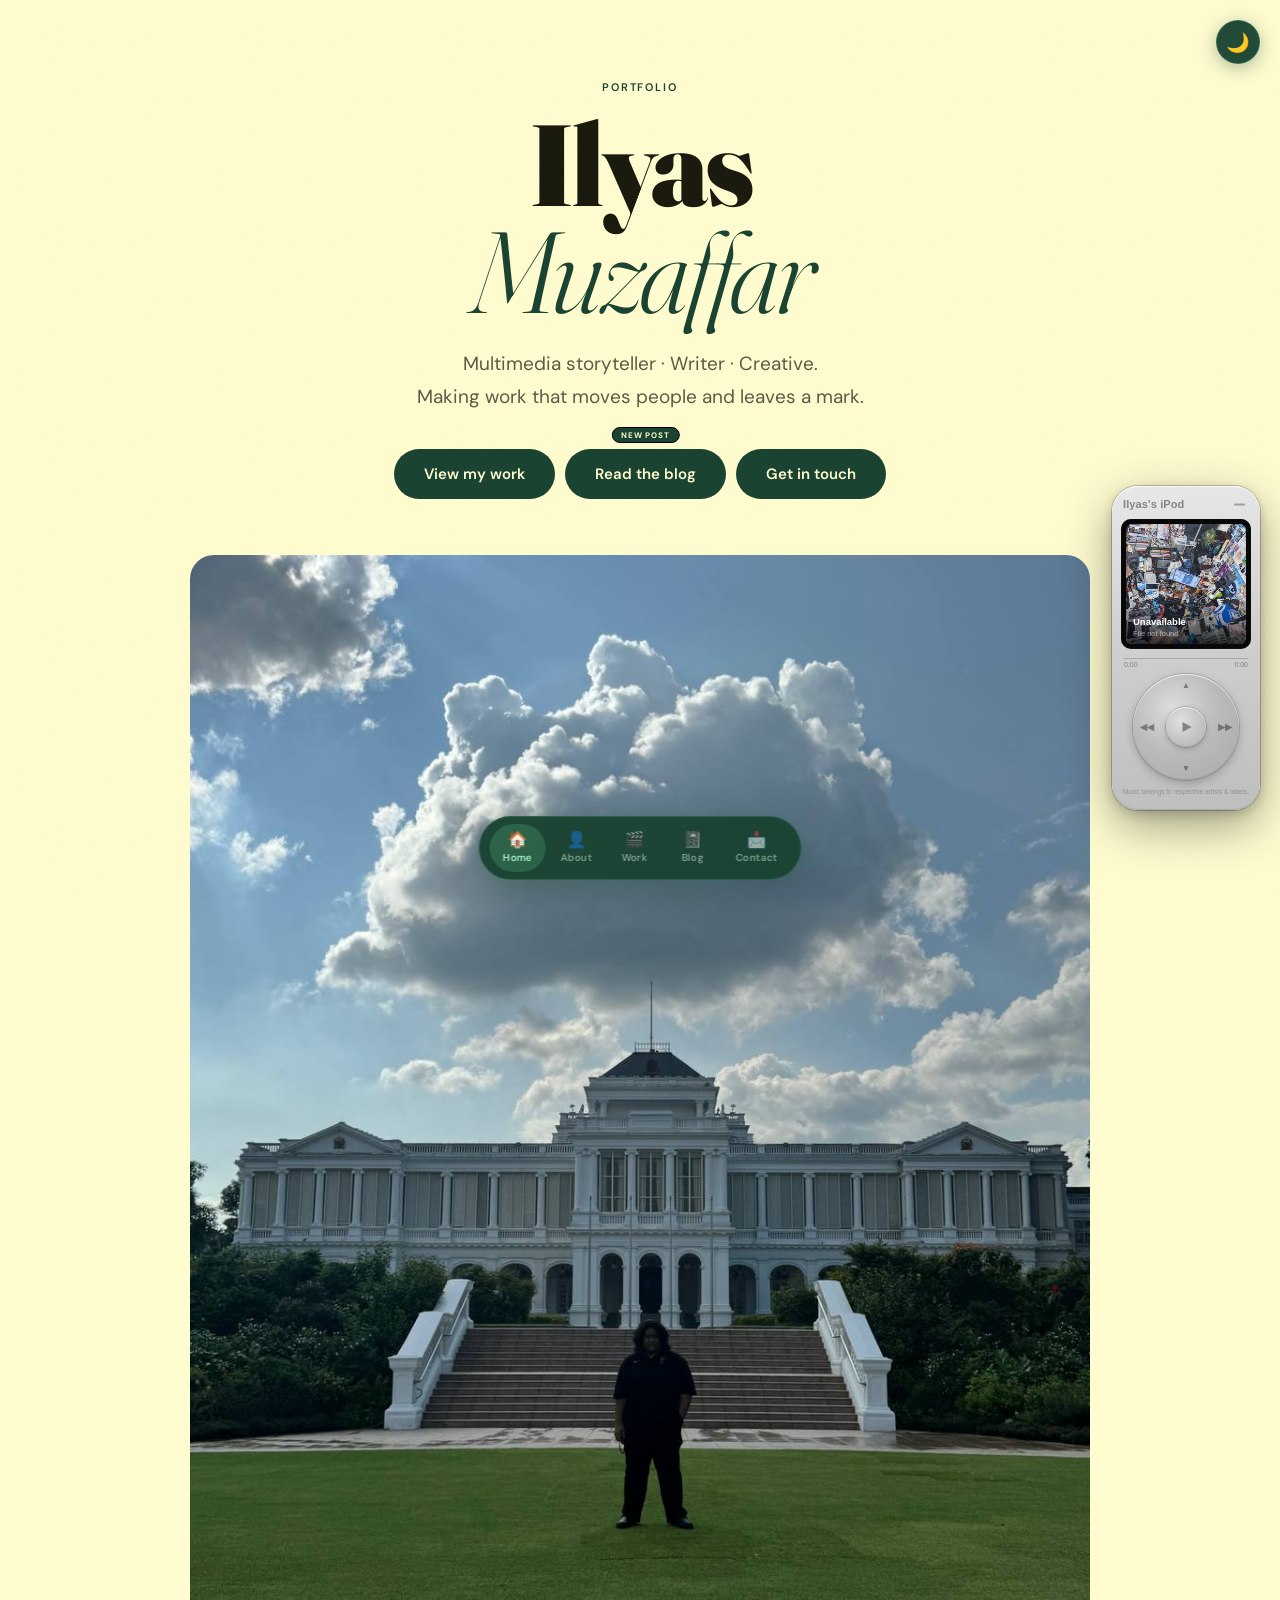
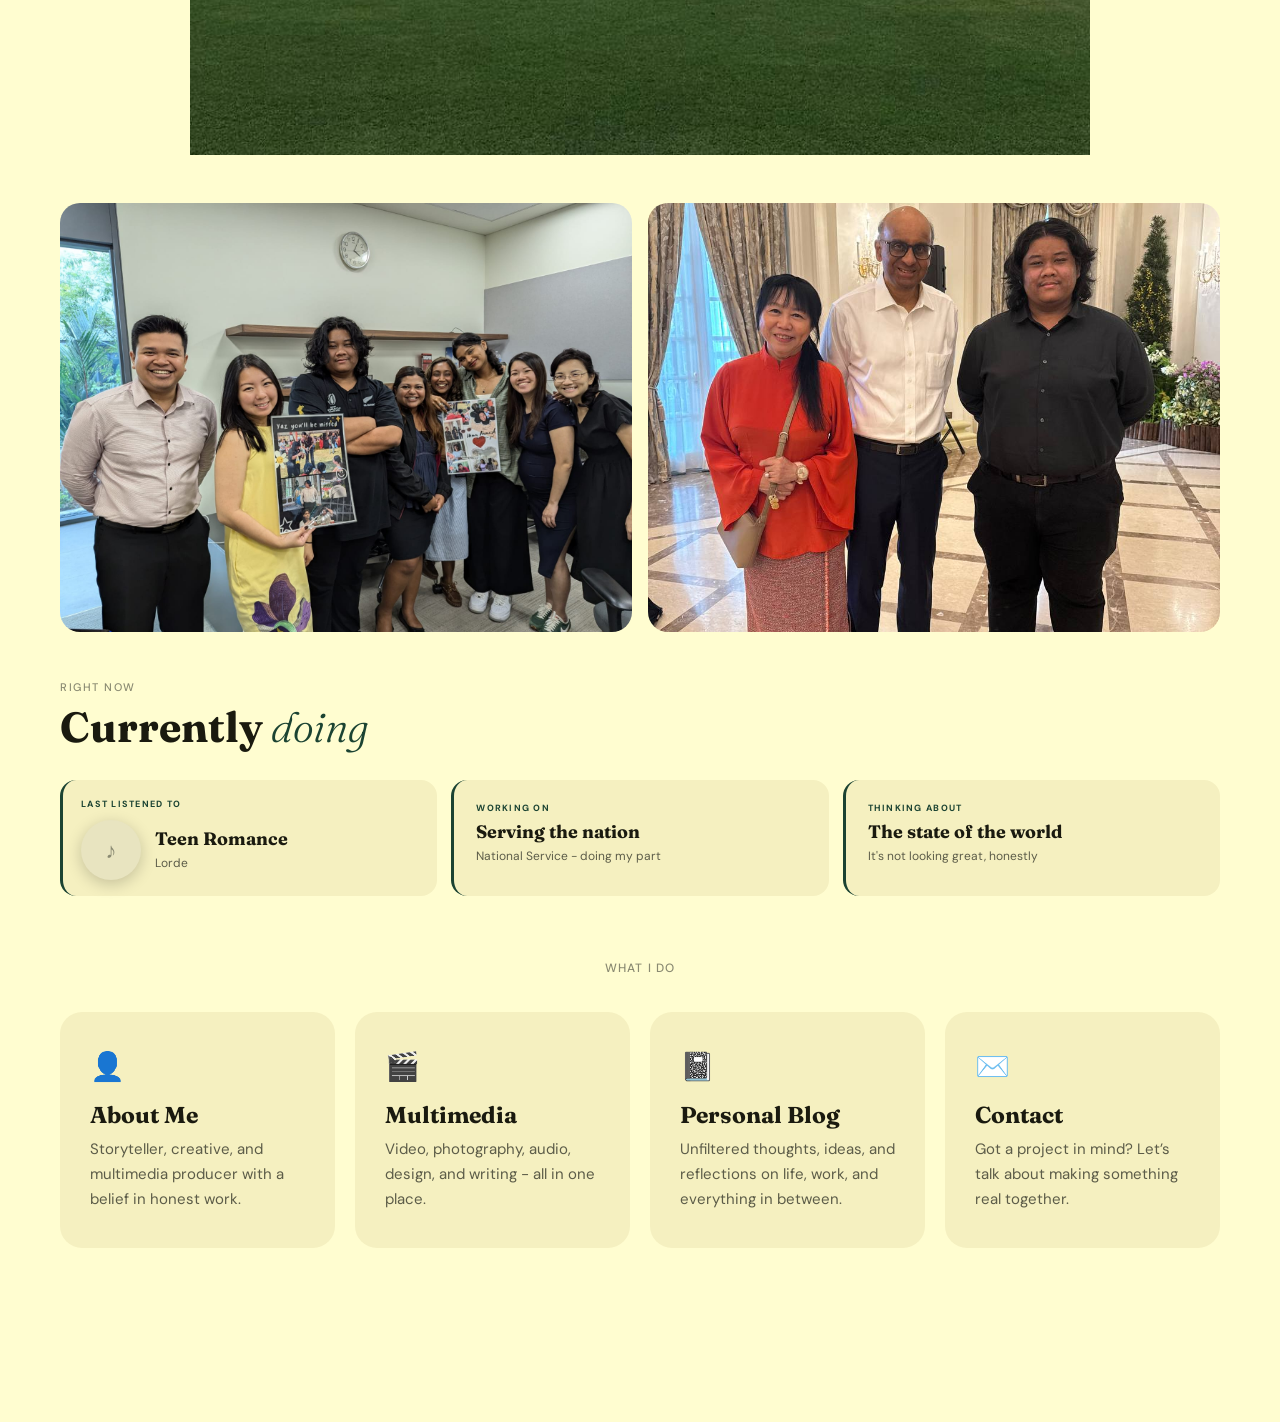
==== commit fc363992: "Add files via upload" ====
--- a/index.html
+++ b/index.html
@@ -53,7 +53,7 @@
    ============================================================ */
 .scroll-progress{position:sticky;top:0;left:0;height:3px;background:linear-gradient(90deg,#C68B2A,#2E8B7A);width:0%;z-index:20;transition:width 0.08s linear;border-radius:0 0 3px 0;margin-bottom:-3px}
 /* Back to top - left side so it doesn't clash with float-back on the right */
-.back-to-top{position:fixed;bottom:90px;left:20px;z-index:10001;width:38px;height:38px;border-radius:50%;background:var(--ink);color:var(--bg);border:none;cursor:pointer;font-size:15px;display:none;align-items:center;justify-content:center;box-shadow:0 4px 16px rgba(0,0,0,0.2);transition:transform 0.22s cubic-bezier(0.34,1.56,0.64,1),opacity 0.18s,background 0.18s;opacity:0}
+.back-to-top{position:fixed;bottom:90px;left:20px;z-index:10001;width:38px;height:38px;border-radius:50%;background:var(--ink);color:var(--bg);border:none;cursor:pointer;font-size:15px;display:none;align-items:center;justify-content:center;box-shadow:0 4px 16px rgba(0,0,0,0.2);transition:transform 0.22s cubic-bezier(0.25,0.46,0.45,0.94),opacity 0.18s,background 0.18s;opacity:0}
 .back-to-top.visible{display:flex;opacity:1}
 .back-to-top:hover{transform:translateY(-3px) scale(1.1)}
 .back-to-top:active{transform:scale(0.9)!important}
@@ -64,7 +64,7 @@
 .lightbox{position:fixed;inset:0;z-index:20000;background:rgba(0,0,0,0.92);display:none;align-items:center;justify-content:center;cursor:zoom-out;padding:20px}
 .lightbox.open{display:flex;animation:lbFadeIn 0.2s ease forwards}
 @keyframes lbFadeIn{from{opacity:0}to{opacity:1}}
-.lightbox img{max-width:100%;max-height:90vh;border-radius:10px;object-fit:contain;box-shadow:0 20px 60px rgba(0,0,0,0.5);cursor:default;animation:lbZoom 0.25s cubic-bezier(0.34,1.56,0.64,1) forwards}
+.lightbox img{max-width:100%;max-height:90vh;border-radius:10px;object-fit:contain;box-shadow:0 20px 60px rgba(0,0,0,0.5);cursor:default;animation:lbZoom 0.25s cubic-bezier(0.25,0.46,0.45,0.94) forwards}
 @keyframes lbZoom{from{transform:scale(0.88)}to{transform:scale(1)}}
 .lightbox-close{position:absolute;top:20px;right:24px;background:none;border:none;color:#fff;font-size:28px;cursor:pointer;opacity:0.7;transition:opacity 0.15s,transform 0.15s}
 .lightbox-close:hover{opacity:1;transform:scale(1.15)}
@@ -92,7 +92,7 @@
    ============================================================ */
 .nav{position:fixed;bottom:20px;left:50%;transform:translateX(-50%);z-index:9999;background:rgba(27,67,50,0.96);backdrop-filter:blur(20px);-webkit-backdrop-filter:blur(20px);border:1px solid rgba(110,231,160,0.18);border-radius:980px;padding:7px 10px;display:flex;gap:2px;box-shadow:0 8px 32px rgba(27,67,50,0.35)}
 @supports(backdrop-filter:blur(1px)){.nav{background:rgba(27,67,50,0.96)}}
-.nb{display:flex;flex-direction:column;align-items:center;gap:3px;padding:8px 13px;border-radius:980px;background:transparent;border:none;cursor:pointer;color:rgba(200,235,215,0.55);min-width:56px;font-family:var(--sans);transition:color 0.18s,background 0.18s,transform 0.18s cubic-bezier(0.34,1.56,0.64,1)}
+.nb{display:flex;flex-direction:column;align-items:center;gap:3px;padding:8px 13px;border-radius:980px;background:transparent;border:none;cursor:pointer;color:rgba(200,235,215,0.55);min-width:56px;font-family:var(--sans);transition:color 0.18s,background 0.18s,transform 0.18s cubic-bezier(0.25,0.46,0.45,0.94)}
 .nb:hover{color:#e8f8f0;background:rgba(110,231,160,0.12);transform:translateY(-2px) scale(1.05)}
 .nb.on{color:#a8f0c8;background:rgba(110,231,160,0.18)}
 .nb:active{transform:scale(0.84)!important;transition:transform 0.09s cubic-bezier(0.32,0.72,0,1)!important}
@@ -104,7 +104,7 @@
 /* ============================================================
    DARK MODE BUTTON
    ============================================================ */
-.dm-btn{position:fixed;top:20px;right:20px;z-index:9998;width:44px;height:44px;border-radius:50%;border:1px solid rgba(110,231,160,0.18);background:rgba(27,67,50,0.96);backdrop-filter:blur(20px);-webkit-backdrop-filter:blur(20px);cursor:pointer;display:flex;align-items:center;justify-content:center;font-size:19px;box-shadow:0 4px 18px rgba(27,67,50,0.35);transition:transform 0.22s cubic-bezier(0.34,1.56,0.64,1),box-shadow 0.2s,background 0.2s}
+.dm-btn{position:fixed;top:20px;right:20px;z-index:9998;width:44px;height:44px;border-radius:50%;border:1px solid rgba(110,231,160,0.18);background:rgba(27,67,50,0.96);backdrop-filter:blur(20px);-webkit-backdrop-filter:blur(20px);cursor:pointer;display:flex;align-items:center;justify-content:center;font-size:19px;box-shadow:0 4px 18px rgba(27,67,50,0.35);transition:transform 0.22s cubic-bezier(0.25,0.46,0.45,0.94),box-shadow 0.2s,background 0.2s}
 .dm-btn:hover{transform:scale(1.12);box-shadow:0 8px 24px rgba(27,67,50,0.45)}
 .dm-btn:active{transform:scale(0.9)!important;transition:transform 0.09s!important}
 
@@ -143,7 +143,7 @@
    SHARED
    ============================================================ */
 .eyebrow{font-family:var(--sans);font-size:12px;font-weight:600;letter-spacing:0.12em;text-transform:uppercase}
-.btn{display:inline-flex;align-items:center;gap:8px;font-family:var(--sans);font-size:15px;font-weight:600;padding:13px 28px;border-radius:980px;border:none;cursor:pointer;text-decoration:none;transition:transform 0.22s cubic-bezier(0.34,1.56,0.64,1),box-shadow 0.22s ease,background 0.18s ease;color:#fff}
+.btn{display:inline-flex;align-items:center;gap:8px;font-family:var(--sans);font-size:15px;font-weight:600;padding:13px 28px;border-radius:980px;border:none;cursor:pointer;text-decoration:none;transition:transform 0.22s cubic-bezier(0.25,0.46,0.45,0.94),box-shadow 0.22s ease,background 0.18s ease;color:#fff}
 .btn:active{transform:scale(0.93)!important;box-shadow:none!important;transition:transform 0.09s,box-shadow 0.09s!important}
 
 /* ============================================================
@@ -181,7 +181,7 @@
 .currently-title em{font-style:italic;font-weight:300;color:var(--accent)}
 .cur-grid{display:grid;grid-template-columns:repeat(3,1fr);gap:14px}
 @media(max-width:680px){.cur-grid{grid-template-columns:1fr}}
-.cur-card{background:var(--card);border-radius:16px;padding:22px 22px 20px;border-left:3px solid var(--accent);transition:transform 0.25s cubic-bezier(0.34,1.56,0.64,1),box-shadow 0.25s}
+.cur-card{background:var(--card);border-radius:16px;padding:22px 22px 20px;border-left:3px solid var(--accent);transition:transform 0.25s cubic-bezier(0.25,0.46,0.45,0.94),box-shadow 0.25s}
 .cur-card:hover{transform:translateY(-4px);box-shadow:0 12px 36px rgba(0,0,0,0.09)}
 /* Music card: no left padding since art takes that role */
 .cur-card-music{padding:18px 18px 16px}
@@ -209,8 +209,8 @@
 .cg{display:grid;grid-template-columns:repeat(4,1fr);gap:20px}
 @media(max-width:700px){.cg{grid-template-columns:repeat(2,1fr)}}
 @media(max-width:400px){.cg{grid-template-columns:1fr}}
-.card{background:var(--card);border-radius:22px;padding:36px 30px;cursor:pointer;transition:transform 0.3s cubic-bezier(0.34,1.56,0.64,1),box-shadow 0.3s ease;position:relative;overflow:hidden;border:none;width:100%;text-align:left;font-family:var(--sans);color:inherit;display:block}
-.card::after{content:"";position:absolute;bottom:0;left:0;right:0;height:3px;border-radius:0 0 22px 22px;transform:scaleX(0);transform-origin:left;transition:transform 0.3s cubic-bezier(0.34,1.56,0.64,1)}
+.card{background:var(--card);border-radius:22px;padding:36px 30px;cursor:pointer;transition:transform 0.3s cubic-bezier(0.25,0.46,0.45,0.94),box-shadow 0.3s ease;position:relative;overflow:hidden;border:none;width:100%;text-align:left;font-family:var(--sans);color:inherit;display:block}
+.card::after{content:"";position:absolute;bottom:0;left:0;right:0;height:3px;border-radius:0 0 22px 22px;transform:scaleX(0);transform-origin:left;transition:transform 0.3s cubic-bezier(0.25,0.46,0.45,0.94)}
 .card:hover{transform:translateY(-6px) scale(1.015);box-shadow:0 20px 48px rgba(0,0,0,0.18)}
 .card:hover::after{transform:scaleX(1)}
 .card:active{transform:scale(0.95)!important;box-shadow:0 4px 12px rgba(0,0,0,0.08)!important;transition:transform 0.09s,box-shadow 0.09s!important}
@@ -249,8 +249,8 @@
   opacity:0;transform:translateX(16px);transition:opacity 0.5s ease,transform 0.5s ease}
 .ski:last-child{border-bottom:none}
 .ski.ski-visible{opacity:1;transform:translateX(0)}
-.skd{width:7px;height:7px;border-radius:50%;background:var(--accent);flex-shrink:0;transition:transform 0.3s cubic-bezier(0.34,1.56,0.64,1)}
-.ski.ski-visible .skd{animation:skdPop 0.4s 0.3s cubic-bezier(0.34,1.56,0.64,1) both}
+.skd{width:7px;height:7px;border-radius:50%;background:var(--accent);flex-shrink:0;transition:transform 0.3s cubic-bezier(0.25,0.46,0.45,0.94)}
+.ski.ski-visible .skd{animation:skdPop 0.4s 0.3s cubic-bezier(0.25,0.46,0.45,0.94) both}
 @keyframes skdPop{from{transform:scale(0)}to{transform:scale(1)}}
 /* Highlight cards scroll-reveal */
 .highlights{display:grid;grid-template-columns:repeat(2,1fr);gap:16px;margin-top:48px}
@@ -281,7 +281,7 @@
 .work-col-writing .wr-list{padding:0 28px 80px}
 .work-col-videos .sec-lbl,.work-col-writing .sec-lbl{max-width:none}
 .vgrid{display:grid;grid-template-columns:repeat(auto-fill,minmax(300px,1fr));gap:20px;padding:0 28px 48px;max-width:1080px;margin:0 auto}
-.vc{background:var(--card);border-radius:18px;overflow:hidden;cursor:pointer;transition:transform 0.3s cubic-bezier(0.34,1.56,0.64,1),box-shadow 0.3s ease;border:none;width:100%;text-align:left;font-family:var(--sans)}
+.vc{background:var(--card);border-radius:18px;overflow:hidden;cursor:pointer;transition:transform 0.3s cubic-bezier(0.25,0.46,0.45,0.94),box-shadow 0.3s ease;border:none;width:100%;text-align:left;font-family:var(--sans)}
 .vc:hover{transform:translateY(-5px) scale(1.015);box-shadow:0 20px 48px rgba(0,0,0,0.11)}
 .vc:active{transform:scale(0.95)!important;transition:transform 0.09s!important}
 .vthumb{position:relative;aspect-ratio:16/9;background:#1d1d1f;overflow:hidden}
@@ -348,7 +348,7 @@
 .blog-h em{font-style:italic;font-weight:400;color:var(--purple)}
 .blog-sub{font-size:16px;color:var(--mid);font-weight:300;max-width:460px;line-height:1.6}
 .blog-grid{max-width:1080px;margin:0 auto;padding:48px 28px 80px;display:flex;flex-direction:column;gap:20px}
-.bc{background:var(--card);border-radius:22px;overflow:hidden;cursor:pointer;transition:transform 0.3s cubic-bezier(0.34,1.56,0.64,1),box-shadow 0.3s ease;display:flex;flex-direction:row;border:none;width:100%;text-align:left;font-family:var(--sans);position:relative}
+.bc{background:var(--card);border-radius:22px;overflow:hidden;cursor:pointer;transition:transform 0.3s cubic-bezier(0.25,0.46,0.45,0.94),box-shadow 0.3s ease;display:flex;flex-direction:row;border:none;width:100%;text-align:left;font-family:var(--sans);position:relative}
 .bc:hover{transform:translateY(-4px) scale(1.01);box-shadow:0 20px 48px rgba(0,0,0,0.11)}
 .bc:active{transform:scale(0.98)!important;transition:transform 0.09s!important}
 .bc-banner{width:8px;min-height:100%;flex-shrink:0}
@@ -387,7 +387,7 @@
 .contact-big-h em{font-style:italic;font-weight:400;color:var(--accent)}
 .contact-intro{font-size:18px;font-weight:400;color:var(--mid);line-height:1.65;max-width:500px;margin-bottom:56px}
 .sc-grid{display:flex;flex-direction:column;gap:12px;margin-bottom:48px}
-.sc{display:flex;align-items:center;gap:20px;background:var(--card);border-radius:18px;padding:22px 24px;text-decoration:none;color:inherit;transition:transform 0.3s cubic-bezier(0.34,1.56,0.64,1),box-shadow 0.3s ease}
+.sc{display:flex;align-items:center;gap:20px;background:var(--card);border-radius:18px;padding:22px 24px;text-decoration:none;color:inherit;transition:transform 0.3s cubic-bezier(0.25,0.46,0.45,0.94),box-shadow 0.3s ease}
 .sc:hover{transform:translateY(-4px) scale(1.015);box-shadow:0 14px 40px rgba(0,0,0,0.1)}
 .sc:active{transform:scale(0.97)!important;transition:transform 0.09s!important}
 .sc-icon{width:52px;height:52px;border-radius:14px;flex-shrink:0;display:flex;align-items:center;justify-content:center;font-size:24px}
@@ -408,7 +408,7 @@
 .ov-cat{font-size:12px;color:var(--mid)}
 
 /* FLOATING BACK BUTTON - matches nav pill height exactly */
-.float-back{position:fixed;bottom:20px;z-index:10000;background:rgba(27,67,50,0.96);backdrop-filter:blur(20px);-webkit-backdrop-filter:blur(20px);border:1px solid rgba(110,231,160,0.18);border-radius:980px;padding:7px 10px;font-family:var(--sans);font-size:9px;font-weight:500;letter-spacing:0.04em;color:rgba(200,235,215,0.9);cursor:pointer;display:none;flex-direction:column;align-items:center;justify-content:center;gap:3px;box-shadow:0 8px 32px rgba(27,67,50,0.35);transition:color 0.18s,background 0.18s,transform 0.18s cubic-bezier(0.34,1.56,0.64,1);min-width:56px;right:calc(50% + var(--nav-half,170px) + 8px)}
+.float-back{position:fixed;bottom:20px;z-index:10000;background:rgba(27,67,50,0.96);backdrop-filter:blur(20px);-webkit-backdrop-filter:blur(20px);border:1px solid rgba(110,231,160,0.18);border-radius:980px;padding:7px 10px;font-family:var(--sans);font-size:9px;font-weight:500;letter-spacing:0.04em;color:rgba(200,235,215,0.9);cursor:pointer;display:none;flex-direction:column;align-items:center;justify-content:center;gap:3px;box-shadow:0 8px 32px rgba(27,67,50,0.35);transition:color 0.18s,background 0.18s,transform 0.18s cubic-bezier(0.25,0.46,0.45,0.94);min-width:56px;right:calc(50% + var(--nav-half,170px) + 8px)}
 .float-back .fb-icon{font-size:16px;line-height:1;display:block}
 .float-back.visible{display:flex}
 .float-back:hover{color:#e8f8f0;background:rgba(45,106,79,0.97);transform:translateY(-2px) scale(1.05)}
@@ -952,8 +952,16 @@
         </div>
         <div class="sc-arr">&#8594;</div>
       </a>
-    </div>
-    <p class="contact-foot"><span>&#169; 2026 Ilyas Muzaffar</span> &nbsp;&middot;&nbsp; <span>Based in Singapore</span></p>
+      <a class="sc" href="https://x.com/IlyasMuze" target="_blank" rel="noopener">
+        <div class="sc-icon" style="background:#f0f0f0">&#10006;</div>
+        <div class="sc-info">
+          <div class="sc-lbl">X</div>
+          <div class="sc-val">@IlyasMuze</div>
+          <div class="sc-hint">Follow &amp; send a message</div>
+        </div>
+        <div class="sc-arr">&#8594;</div>
+      </a>
+    </div><span>&#169; 2026 Ilyas Muzaffar</span> &nbsp;&middot;&nbsp; <span>Based in Singapore</span></p>
   </div>
 </div>
 
@@ -1088,6 +1096,7 @@
 ];
 
 var ARTICLES=[
+  {id:"ns-article",publishDate:"2026-03-08",title:"Every Singaporean Son. Almost.",date:"8 March 2026",category:"Opinion",catColor:"#B85C38",publication:"Independent",isNew:true,excerpt:"The men who built this country\u2019s security get S$790 a month. The men who built their companies here get a five-year visa and a thank you note.",body:"<div class='art-lede'><p>The men who built this country’s security get S$790 a month. The men who built their companies here get a five-year visa and a thank you note.</p></div><p>Singapore has spent decades perfecting the art of attracting the world’s wealthiest professionals. It offers them tax advantages, residency privileges and a stable prosperous city to build their fortunes in. That city is kept stable and prosperous in part by a conscript army of young men legally forbidden from saying no. The foreign talent does not have to serve. The question Singapore has never answered honestly is why.</p><p>There is a word the Singapore government has never used to describe what it takes from its young men every two years. That word is <strong>labour</strong>. The preferred word is duty. The preferred frame is sacrifice. The preferred metaphor is the founding generation that built something from nothing and asked nothing in return.</p><blockquote><p>Language is not neutral. And what National Service actually involves — when you strip the mythology away — is this: the state compels approximately 20,000 men per year to report for work. It pays them below any threshold a private employer would be required to meet.</p></blockquote><p>It forbids them from seeking additional income. It gives them no CPF contributions. It calls the payment they receive an <em>allowance</em> rather than a wage — and by doing so exempts itself from the obligations that word would carry.</p><p><strong>This is not a sacrifice shared equally. This is labour extracted unequally from people who have no legal right to refuse it.</strong> And it is happening inside an economy that has been deliberately engineered to reward those who contribute nothing to the defence of it.</p><h2>What the Numbers Say</h2><p>Singapore’s defence budget reached S$20.25 billion in 2024 — 3% of national GDP, placing the country among the top five in the world for defence spending per capita. That is a significant bill. The question worth asking is who is actually paying it.</p><p>From July 2025, a recruit entering National Service receives a monthly allowance of <strong>S$790</strong>. The most recent increase of S$35 represented a four to five per cent rise. MINDEF describes the allowance as supporting personal upkeep and says it is reviewed periodically to ensure it remains <em>adequate</em>.</p><blockquote><p>Adequate. That is the standard the state sets for itself when paying young men to operate weapons and guard its borders. Not fair. Not competitive. Adequate.</p></blockquote><p>Hold that figure next to the ones the Ministry of Education surveyed in November 2025. The Joint Graduate Employment Survey found that fresh graduates entering full-time permanent employment take home a median gross monthly salary of <strong>S$5,500</strong> in Information and Digital Technologies. Engineering graduates enter at S$4,600. Business graduates at S$4,400. Even graduates in Arts, Design and Media enter at S$3,840.</p><p><strong>The lowest median recorded across every cluster surveyed is still nearly five times what a recruit earns in uniform.</strong></p><p>By calling the payment an allowance, the state sidesteps the entire architecture of labour law. There is no collective bargaining. There is no minimum wage floor. There is no right to organise. There is no union. There is no legal mechanism by which an NSF can contest the terms of his service. <strong>The worker who joins a private firm on his first day has more formal protections than the conscript has across his entire two-year service.</strong></p><p><p>The 2025 GES also recorded declining full-time permanent employment rates across almost every discipline compared to 2023 and 2024. Among NUS fresh graduates, 89.8% secured employment within six months in 2025, up from 88.1% but 75.2% were in full-time permanent employment, a notable drop from 80.9% in 2024. More graduates are finding work, but fewer in stable permanent roles. The graduate labour market is tightening. The two-year gap NS places between a Singaporean male graduate and his peers who did not serve is not shrinking. It is widening in consequence.</p><p>Workers’ Party MP Gerald Giam raised this directly in Parliament. He argued that the NSF allowance should be raised to at least S$1,600 per month and proposed that NSFs receive a salary with CPF contributions rather than an allowance and said that the argument that duty and employment are mutually exclusive is flawed.</p><p>The government did not accept his proposal. The allowance went up by S$35.</p><h2>The Question of Fairness</h2><p>Before examining who is exempt from NS, it is worth asking a prior question that Singaporeans rarely ask publicly: is it fair to have compulsory National Service at all?</p><p>NS cannot possibly promote social integration if it is served only by some 30% of the population. In this era of rapid technological change, when young people are starting companies that upend entire industries, <strong>the opportunity cost to society of taking away two years of its most entrepreneurially productive young men is greater than ever before.</strong></p><blockquote><p>An IPS survey found that close to 40% of respondents indicated that employers tend to favour men without NS liabilities. With tightening rules on manpower, this hurts the overall economic competitiveness of Singaporean males in the labour market.</p></blockquote><p>The government’s standard response is that NS is built on principles of universality and equity. Universality. That is the word the state leans on. But universality is precisely what Singapore’s foreign talent policy destroys.</p><h2>The Cost the State Does Not Count</h2><p>By MINDEF’s own parliamentary admission, <strong>11% of full-time NSFs sought help for some form of mental health-related issues in 2024</strong>. The proportion of pre-enlistees detected with mental health conditions jumped from 6% in 2019 to 11% in 2023. The state responded by doubling the number of full-time mental health professionals in the SAF from 40 to 80 over a decade. These are not nothing. But they are also a tacit acknowledgement that the institution generates psychological harm at a scale that requires a dedicated bureaucracy to manage.</p><p>The physical toll has on occasion been fatal. Among recorded NS deaths are cases of heatstroke after forced marches, training accidents involving armoured vehicles, and suicides. In a single 16-month period up to January 2019, six NSFs and one NSman died in circumstances that included four training accidents and three suicides. Each death triggers a Committee of Inquiry. Each committee produces recommendations. The training continues.</p><p>The state’s position is that these are acceptable risks attached to a necessary institution. That position may or may not be defensible. But it deserves to be argued honestly rather than managed through the language of brotherhood and sacrifice. When a working-class family sends their son into a system that carries documented physical and psychological risks at a wage of S$790 a month with no right of refusal, the word for what is being asked of them is not sacrifice. It is compliance.</p></blockquote><p>And compliance extracted under legal threat from people who cannot afford the exemption is a different thing entirely from shared national duty.</p><h2>Roll Out the Red Carpet. Roll Out the Draft Notice.</h2><p>While young Singaporean men report for Basic Military Training, the Singapore Economic Development Board is running a very different operation aimed at everyone else.</p><p>The Overseas Networks &amp; Expertise (ONE) Pass requires a fixed monthly salary of <strong>S$30,000 per month</strong>. In return it offers a five-year validity period — stability for professionals without the disruptions of visa renewals. ONE Pass holders are exempt from the Complementarity Assessment Framework. The red tape that exists for ordinary Singaporean workers simply does not apply.</p><blockquote><p>Singapore’s pro-business environment includes no capital gains tax, relatively low corporate tax rates, and a system designed for top-tier success. Part of what makes that equation so clean is that the infrastructure, the legal system, the security and the stability that underpin Singapore’s attractiveness to foreign capital are maintained by a conscript army paid S$790 a month.</p></blockquote><p>The foreign investor who arrives through the Global Investor Programme and eventually upgrades to permanent residency is formally exempted from NS. <strong>The economy they are investing in is defended by someone else’s son. That arrangement is not accidental.</strong></p><h2>The Class Arithmetic No One Does Out Loud</h2><p>The exemption for PRs under professional and investor schemes is where the economics of NS become impossible to ignore. The working-class foreign national who arrives on a Work Permit has no pathway to this exemption. The PTS and Investor Schemes are available only to those with professional credentials or substantial capital. <strong>The construction worker cannot buy his son’s way out. The investment banker can.</strong></p><p>Meanwhile the Singaporean boy from a rental flat in Toa Payoh gives two years. His family absorbs the income gap. In a household where every dollar matters, that gap is not an abstraction. It is two years of wages that do not arrive.</p><blockquote><p>If Mark Zuckerberg had been born in Singapore, he would have spent his late teens in his fatigues, not Facebook. Singapore positions itself as a hub for innovation and entrepreneurship — then removes two years of its most entrepreneurially productive young men from the economy during the exact window when compound career advantages begin to accumulate.</p></blockquote><p>The foreign founder who sets up a startup at twenty-one in Singapore does so without interruption. The Singaporean founder spends those same years being paid S$790 a month to march, sit around, and be deployed.</p><h2>The Ideology of Brotherhood</h2><p>The state is aware of the resentment. It manages it carefully. The language of brotherhood. The <em>Every Singaporean Son</em> television series. The SAFRA and HomeTeamNS clubhouses. The First Book Out gift. The SkillsFuture credits attached to service. The career fairs MINDEF now runs. These are not worthless. <strong>But their function is not purely welfare. Their function is to produce consent for a system that would be very difficult to justify on grounds of fairness if it were examined plainly.</strong></p><blockquote><p>That is not universality. That is universality for the people who cannot afford the exemption.</p></blockquote><h2>What an Honest Accounting Would Look Like</h2><p>An honest accounting of National Service would start by acknowledging what it actually is: <strong>a transfer of two years of labour from young male citizens to the state at a price the state sets unilaterally, with no external negotiation.</strong></p><p>It would ask why two years of full operational military service generates no CPF contributions when CPF is supposed to be the foundation of retirement security for every Singaporean. It would ask why the state that spends S$20.25 billion annually on defence cannot pay the people doing the defending above the threshold that any private sector employer would be legally required to meet.</p><p>It would ask whether a system premised on shared national sacrifice can call itself fair when the professionals and investors the state actively courts with tax breaks, visa privileges and red-carpet investment schemes are categorically exempted from the thing being shared.</p><blockquote><p>The soldier at the bottom of the rank structure earns S$790 a month to defend an economy in which the ONE Pass holder earning S$30,000 a month lives freely with a five-year renewable visa and no queue to join. Singapore calls this shared sacrifice. The numbers call it something else entirely.</p></blockquote><div class='art-refs'><h3>Sources &amp; Further Reading</h3><ul><li><a href='https://www.moe.gov.sg/api/media/b26f8eed-8a89-47e3-b82f-c2c239786342/Joint-Web-Publication-GES-2025.pdf' target='_blank' rel='noopener'>Graduate Employment Survey 2025 — Ministry of Education Singapore</a></li><li><a href='https://www.mindef.gov.sg/news-and-events/latest-releases/03mar25_fs3/' target='_blank' rel='noopener'>NS Allowance July 2025 Increase — MINDEF Factsheet</a></li><li><a href='https://theindependent.sg/gerald-giam-proposes-changing-ns-allowance-to-ns-salary/' target='_blank' rel='noopener'>Gerald Giam proposes changing NS allowance to salary — The Independent Singapore</a></li><li><a href='https://www.mindef.gov.sg/news-and-events/latest-releases/04nov25-pq/' target='_blank' rel='noopener'>NSF Mental Health Statistics 2024 — MINDEF Parliamentary Reply</a></li><li><a href='https://mothership.sg/2019/01/nsf-deaths/' target='_blank' rel='noopener'>NS Training Deaths 2017–2019 — Mothership.sg</a></li><li><a href='https://lkyspp.nus.edu.sg/docs/default-source/ips/ips-study-on-public-attitudes-towards-nationalservice-(ns)_study-report.pdf' target='_blank' rel='noopener'>IPS Study on Public Attitudes Towards NS 2023</a></li><li><a href='https://www.mom.gov.sg/passes-and-permits/overseas-networks-expertise-pass/eligibility' target='_blank' rel='noopener'>ONE Pass Eligibility — Ministry of Manpower Singapore</a></li><li><a href='https://www.edb.gov.sg/en/incentives-and-programmes/global-investor-programme.html' target='_blank' rel='noopener'>Global Investor Programme — Singapore EDB</a></li><li><a href='https://newnaratif.com/the-pap-and-the-politics-of-inequality' target='_blank' rel='noopener'>The PAP and the Politics of Inequality — New Naratif</a></li></ul></div>"},
   {id:"sg-ai-adoption",publishDate:"2026-03-06",title:"Progress For Whom: The Workers Get Six Months of Free ChatGPT While The Firms Get Billions in Tax Relief",date:"6 March 2026",category:"Opinion",catColor:"#B85C38",publication:"Independent",excerpt:"DBS has announced 4,000 job cuts while booking SGD 1 billion in AI-driven value. Singapore\u2019s Budget 2026 promises that AI will benefit all. The numbers tell a different story.",body:"<div class='art-lede'><p>DBS has announced 4,000 job cuts while booking SGD 1 billion in AI-driven value. Someone is reading the budget wrong. It is not the shareholders.</p></div><div class='art-headlines'><p class='art-hl-label'>Recent Straits Times headlines</p><ul><li>Free premium AI subscriptions for those taking certain SkillsFuture courses from 2nd half of 2026</li><li>All in on AI: PM Wong\u2019s promise of \u2018no jobless growth\u2019 sets stage for more labour interventions</li><li>Singapore to train 100,000 AI-savvy workers by 2029</li><li>Kampong AI: New park in one-north to house work, living facilities for AI start-ups</li></ul></div><p>These are just some of the headlines published since Prime Minister Lawrence Wong delivered the Budget 2026 Statement on 12 February 2026. Of the seven key points, one stands out: <strong>Harness AI As A Strategic Advantage.</strong></p><p>It is a confident phrase. A rallying cry. The kind of language that plays well in a parliamentary chamber and looks clean on an infographic. But if you are a clerical officer in a bank or a contract worker in a logistics hub, that phrase lands differently.</p><p>I am not a gambling man. And what Singapore\u2019s government is asking its workers to do is gamble.</p><h2>The Setup</h2><p>Let me be precise about what the budget actually announces. The government will establish a National AI Council chaired by the Prime Minister. It will launch AI Missions across advanced manufacturing, connectivity, finance and healthcare. It will offer <strong>400% tax deductions</strong> on qualifying AI expenditures for firms under the enhanced Enterprise Innovation Scheme. It will expand the Productivity Solutions Grant. And it will provide <strong>six months of free access to premium AI tools</strong> for Singaporeans who enrol in selected SkillsFuture courses.</p><p>Read that list again and ask yourself: who benefits immediately and structurally? The answer is not the worker.</p><p>The tax deductions go to firms. The grants go to firms. The AI park at One-North will house startups and researchers. <strong>The National AI Council is composed entirely of ministers, with \u201cprivate sector expertise\u201d to be announced later. There is no seat at that table reserved for a production worker, a nurse, a call centre agent or a contract employee.</strong></p><blockquote><p>That is not an oversight. It is the architecture of a policy designed to serve capital first and manage labour second.</p></blockquote><h2>A History That Does Not Forget</h2><p>To understand Budget 2026, you must understand 1968. When the British announced their military withdrawal, the PAP government moved fast. It passed the Employment Act and the Industrial Relations (Amendment) Act \u2014 laws that dramatically curtailed what unions could collectively bargain over. Hours, benefits, promotions and job assignments were placed beyond union reach. The Singapore Association of Trade Unions was banned after leading a general strike. The NTUC that replaced it was rebuilt as an organisation structurally linked to the PAP itself.</p><p>The logic was explicit then, as it is implicit now: restrict worker power to attract foreign capital.</p><blockquote><p>Nearly four decades without a strike is not harmony. It is the permanent suppression of the only language capital reliably understood.</p></blockquote><p>Today, the NTUC secretary general holds a cabinet seat and NTUC candidates run for parliament on the PAP ticket. <strong>The body that is supposed to represent workers against the interests of capital sits inside the government that sets the terms for capital. That is not a union. That is a managed consent machine.</strong></p><p>Budget 2026 mentions the NTUC once. It will \u201cwork closely with NTUC and our unions to help workers move into new areas.\u201d In other words: after the decisions about AI transformation have been made, labour will be consulted on how to absorb the consequences.</p><h2>What AI Actually Means For The Singapore Worker</h2><p>DBS, Singapore\u2019s largest bank and one of the flagship enterprises the Budget 2026 speech holds up as a model of AI transformation, announced in February 2025 that it expects to <strong>cut 4,000 roles over three years</strong> as AI automates functions previously performed by humans. The bank\u2019s own outgoing CEO Piyush Gupta said something remarkable: \u201cFor the first time, I\u2019m struggling to create jobs. I\u2019m struggling to say how I will repurpose people to create jobs.\u201d</p><p>DBS will create 1,000 new AI-related roles to replace 4,000 eliminated ones. <strong>That is a ratio of one new job for every four lost.</strong> The bank projects that AI will generate economic value exceeding SGD 1 billion in 2025 alone. That value flows to shareholders. The 4,000 workers whose roles disappear through \u201cnatural attrition\u201d receive no share of it.</p><p>Bloomberg Intelligence projects that global banks could cut as many as <strong>200,000 jobs in the next three to five years</strong> due to AI. Meanwhile an IMF analysis of Singapore\u2019s labour market found that many workers are in occupations with \u201clow AI complementarity\u201d \u2014 meaning they face substitution rather than augmentation. The risk is \u201cparticularly acute for those in clerical support, business and administration, and sales roles.\u201d</p><blockquote><p>These are not peripheral workers. These are hundreds of thousands of ordinary Singaporeans who were told for decades that education, hard work and loyalty to their employer would secure their livelihoods.</p></blockquote><h2>The Reskilling Ideology</h2><p>The government\u2019s promise is this: workers who are willing to adapt and learn will continue to find good jobs. The implication is that those who do not adapt have only themselves to blame. <strong>This is ideology disguised as policy.</strong></p><p>When a bank eliminates 4,000 contract roles because AI is cheaper than human labour, the cause is a decision made by management in the interests of shareholders. The worker did not fail to adapt. Capital reorganised production for profit. The distinction matters enormously because one assigns responsibility to the individual and the other assigns it to the system.</p><p>A 2024 YouGov survey found that <strong>63% of Singaporean employees had not received employer-led training</strong> in using generative AI ethically. The training gap is not primarily a worker failure. It is a consequence of firms that have every incentive to extract value from existing workers right up until they can be replaced more cheaply by machines \u2014 at which point the state is expected to absorb the cost of transition through public retraining programmes.</p><blockquote><p>The 400% tax deduction for AI expenditure uses public revenue to subsidise firms\u2019 acquisition of the very technology that will displace workers. The public then funds the retraining of those workers. Capital takes the productivity gain. The state manages the human cost. The worker runs faster to stay in place.</p></blockquote><p>According to a Robert Walters survey for 2026, the top concern among professionals regarding AI adoption in Singapore is <strong>job displacement due to automation</strong>, cited by 48% of respondents. Workers already know what is happening. They are being asked to trust that it will turn out well. That is the gamble.</p><h2>The Thirty-Hour Week That Will Never Come</h2><p>There is a persistent myth at the heart of every technological revolution: that this time the gains will be shared. That this time the machine will liberate the worker rather than replace them. The historical record does not support this myth.</p><p>When the loom was mechanised it did not free textile workers. It created the factory system. When the computer automated clerical work in the 1980s the working week did not shrink. It expanded. Keynes famously predicted in 1930 that his grandchildren\u2019s generation would work fifteen hours a week because technology would have solved the problem of production. <strong>That prediction was spectacularly wrong. Not because the technology failed to deliver productivity gains. But because under capitalism, productivity gains do not belong to workers. They belong to whoever owns the means of production.</strong></p><blockquote><p>AI will not break this pattern. In Singapore\u2019s specific context \u2014 where workers have no genuine right to strike, no independent union and no seat on the National AI Council \u2014 it will almost certainly accelerate it.</p></blockquote><h2>What Is Actually Being Built</h2><p>I do not doubt that some of what Budget 2026 proposes is genuinely useful. Raising the Local Qualifying Salary. Extending the Progressive Wage Credit Scheme. Funding more childcare. These are real material improvements for real workers.</p><p>But zooming out, the strategic architecture of the AI agenda is consistent with a pattern that has defined Singapore\u2019s development model since the 1960s. <strong>The state organises conditions that are maximally attractive to international capital. Labour is managed to ensure it remains productive, flexible and unlikely to collectively resist.</strong> The benefits of growth are partially redistributed through social programmes to maintain legitimacy. But the fundamental power relationship \u2014 who owns the technology, who captures the productivity gain, who bears the risk of disruption \u2014 is never altered.</p><p>The National AI Council will be chaired by the Prime Minister and will comprise ministers for trade and industry, health, digital development, manpower, national development and finance. Expertise will be drawn from the private sector. <strong>There is no worker representative. There is no mechanism for collective input from the people whose working lives will be most directly shaped by its decisions.</strong></p><h2>The Honest Question</h2><p>PM Wong said in his budget speech that \u201cworkers worry that AI will displace jobs\u201d and acknowledged that \u201cthese anxieties are real.\u201d He then said that \u201cfear cannot be Singapore\u2019s response.\u201d I agree that fear is not a useful response. But neither is false confidence.</p><p>The honest question is this: in a country where workers cannot meaningfully strike, where unions are structurally integrated into the ruling party, where the most vulnerable tier of the workforce has no political rights and where public money will be used to subsidise the acquisition of labour-replacing technology by private firms \u2014 <strong>who exactly is taking the risk that AI will \u201cbenefit all Singaporeans\u201d?</strong></p><blockquote><p>I am not opposed to technological change. I am opposed to a system in which the gains of technological change are captured by those who already own the means of production while the risks are distributed to those who do not. AI does not solve it. In Singapore\u2019s specific historical and institutional context, AI accelerates it.</p></blockquote><p>Budget 2026 is a confident document. It is well-written and professionally delivered. But confidence is not the same as fairness. And a strategic advantage for Singapore Inc. is not automatically a strategic advantage for the Singaporean worker.</p><p><em>I am a journalist. I am not a gambler. And I have read the odds.</em></p><div class='art-refs'><h3>Sources &amp; Further Reading</h3><ul><li><a href='https://www.mof.gov.sg/singaporebudget/budget-2026' target='_blank' rel='noopener'>Singapore Budget 2026 Speech (Full Text)</a></li><li><a href='https://fortune.com/asia/2025/02/25/dbs-singapore-to-cut-temp-jobs-ai-piyush-gupta/' target='_blank' rel='noopener'>DBS plans to cut 4,000 roles due to AI \u2014 Fortune</a></li><li><a href='https://www.staffingindustry.com/news/global-daily-news/singapores-dbs-sees-4000-temp-jobs-cut-as-ai-replaces-roles' target='_blank' rel='noopener'>Bloomberg Intelligence: Global banks may cut 200,000 jobs \u2014 Staffing Industry</a></li><li><a href='https://www.elibrary.imf.org/view/journals/018/2024/040/article-A001-en.xml' target='_blank' rel='noopener'>IMF Analysis: AI impact on Singapore\u2019s labour market</a></li><li><a href='https://finance.yahoo.com/news/ai-replaced-why-singaporean-professionals-062400168.html' target='_blank' rel='noopener'>YouGov: 63% of Singaporean employees lack AI training \u2014 Yahoo Finance</a></li><li><a href='https://www.robertwalters.com.sg/insights/news/blog/salary-survey-2026.html' target='_blank' rel='noopener'>Robert Walters Singapore Salary Survey 2026</a></li><li><a href='https://www.ituc-csi.org/singapore' target='_blank' rel='noopener'>ITUC Global Rights Index: Singapore</a></li><li><a href='https://www.aspenreview.com/article/2022/keyness-prediction-didnt-come-true-why/' target='_blank' rel='noopener'>Keynes\u2019 15-hour week prediction \u2014 Aspen Review</a></li></ul></div>"},
   {id:"global-north-south",publishDate:"2026-03-03",title:"Global North, Global South & Where Singapore Stands",date:"3 March 2026",category:"Essay",catColor:"#1B4332",publication:"Independent",excerpt:"A dialectical examination of development, power and capital \u2014 and where Singapore sits within a world system it did not design but has learned to navigate.",body:"<h2>Introduction: Why These Terms Matter</h2><p>The terms Global North and Global South are often used in describing the economic and political differences between countries. The Global North consists of the US, Canada, Europe, Israel, South Korea, Taiwan and Japan. The Global South includes South America and Mexico, the entirety of Africa and Asia excluding the countries mentioned before.</p><p>Although these labels appear geographic, scholars stress that they are primarily historical and economic categories. The Global North\u2013Global South system is a framework for understanding relative prosperity and international power rather than a literal hemispheric division. The terminology reflects global inequality produced through colonialism, industrialisation and capitalist expansion rather than simple geography.</p><h2>Origins of the Three-World Framework</h2><p>The idea of categorising countries by their economic, political and developmental differences is not a new concept. The aftermath of the Second World War, the beginnings of the Cold War and decolonisation brought about the terms first, second and third world. Alfred Sauvy, demographer, historian and anthropologist, first used the term in his article published in <em>L\u2019Observateur</em>, August 14, 1952, when referring to countries that play a small role in international trade and business.</p><blockquote><p>Sauvy\u2019s reference to the \u201cThird Estate\u201d implied political exclusion. The Third World was not merely poor. It was structurally marginalised within global power relations.</p></blockquote><h2>Anti-Colonial Thought and the Three Worlds Theory</h2><p>Franz Fanon was a West Indian psychiatrist from the island of Martinique and an anti-imperialist nationalist who worked in Algeria during the struggle against French colonialism. He described the \u201cfirst world\u201d as the imperialist forces, the \u201csecond world\u201d as those who call themselves socialist, and the \u201cthird world\u201d as colonies and former colonies.</p><blockquote><p>For Fanon, underdevelopment was not a natural condition but the outcome of imperial domination.</p></blockquote><h2>The Birth of the Global South Concept</h2><p>American political activist Carl Oglesby first coined the term Global South in a 1969 article for the Catholic journal <em>Commonweal</em>. He used the term to differentiate a set of countries dominated by the Global North through exploitation. Compared to its sister terms \u201cThird World\u201d or \u201cdeveloping world\u201d, the term is deemed less hierarchical and useful \u201cas it constitutes a lens through which this group of countries keep seeing and narrating their problems in a distinctive way.\u201d</p><blockquote><p>Modern scholars describe the Global South as a political identity emerging from shared experiences of colonialism and global capitalism \u2014 a transnational political subject formed through shared subjugation under contemporary global capitalism.</p></blockquote><h2>Defining the North\u2013South Divide</h2><p>The Global North consists of wealthy capitalist economies while the Global South comprises regions shaped by colonial exploitation. The United Nations Trade and Development still places Singapore within the Global South despite our wealth, but the Future Investment Initiative Institute classifies us within the Global North. Due to this ambiguity, I will try to analyse where we actually stand.</p><blockquote><p>Development is uneven. Some Global South countries economically resemble the North while remaining historically shaped by colonial dependency.</p></blockquote><h2>Colonial Singapore: A Node of Imperial Extraction</h2><p>Singapore after 1819 acted as a British colonial port, allowing the British East India Company to open up a trading post. We became a node for imperial trade extraction within the region, highly dependent on external capital and markets. Malayan tin, rubber, Indonesian spices and Indian textiles moved through our ports, enabling our colonisers to control chokepoints and capture profit from trade flows. Materially and historically, our origins lie within the Global South.</p><blockquote><p>Empire extracted value through shipping, finance, insurance and trade control \u2014 allowing imperial capital to accumulate without producing commodities locally.</p></blockquote><h2>Post-Independence Industrialisation</h2><p>After independence in 1965, Singapore went through rapid industrialisation which relied heavily on foreign capital investment. The state created conditions favourable to multinational capital and labour militancy was suppressed to stabilise accumulation. Singapore in the 1950s and 1960s experienced intense labour unrest before tripartism emerged \u2014 unions chose cooperation instead of confrontation to secure economic survival and investment stability. Strikes that were once common became rare.</p><h2>Contradictions of Development: Are We North or South?</h2><p>Our history, geography, how we attract foreign investment and how we use authority to develop points toward being a Global South. However our GDP per capita and status as a financial hub seems to be a Global North trait. The Center of GeoEconomics For The Global South describes Singapore as operating with a \u201cHeart of Global South, and Soul of North.\u201d</p><blockquote><p>Singapore embodies uneven and combined development \u2014 a postcolonial society integrated deeply into advanced capitalism.</p></blockquote><h2>Migrant Labour and Structured Exploitation</h2><p>The question is whether Singapore has moved from an exploited colony to a capitalist production hub to a participant in exploitation. The answer is complicated. Migrant labour is structured exploitation. Reports consistently document wage theft, long hours, denial of leave, and precarious visa conditions. Foreign domestic workers remain excluded from key labour protections. Work permits restrict job mobility and weaken bargaining power. This is classic surplus value extraction.</p><blockquote><p>A protected citizen workforce coexists with a precarious migrant proletariat whose limited bargaining power sustains competitiveness and economic growth.</p></blockquote><h2>Singapore as a Semi-Peripheral Manager of Capitalism</h2><p>Are we part of the core imperial powers? No. Are we part of the periphery? Yes \u2014 along with South Korea, Taiwan, UAE, and Israel. We rely on foreign capital and mediate exploitation. World-systems theory describes such societies as semi-peripheral: simultaneously dependent and advantaged, stabilising global capitalism by bridging core and periphery.</p><h2>Conclusion: A Dialectical Marxist Reality</h2><p>Dialectical materialism rejects simple labels. Singapore was historically exploited under colonial capitalism, yet through industrialisation and state planning it ascended within the hierarchy of global accumulation. Today, Singapore neither fits comfortably within the Global North nor remains purely Global South. Instead, it exists as a contradiction produced by capitalism itself.</p><blockquote><p>Singapore is both a product and participant of global inequality. Once a site of imperial extraction, now a manager of exploitation within the same world system.</p></blockquote><p>The reality is therefore not moral but structural: capitalism does not eliminate hierarchy. It redistributes roles within it. Singapore climbed the system, but the system remains.</p><div class='art-refs'><h3>References</h3><ul><li><a href='https://www.britannica.com/topic/Global-North-and-Global-South' target='_blank' rel='noopener'>Britannica \u2014 Global North and Global South</a></li><li><a href='https://en.wikipedia.org/wiki/Global_North_and_Global_South' target='_blank' rel='noopener'>Wikipedia \u2014 Global North and Global South</a></li><li><a href='https://www.globalsouthstudies.org/what-is-the-global-south/' target='_blank' rel='noopener'>globalsouthstudies.org \u2014 What is the Global South?</a></li><li><a href='https://www.ntuc.org.sg/uportal/about-us/tripartism' target='_blank' rel='noopener'>NTUC \u2014 Tripartism</a></li><li><a href='https://thegeoeconomics.com/singapores-dual-identity-heart-of-global-south-and-soul-of-north/' target='_blank' rel='noopener'>The GeoEconomics \u2014 Singapore\u2019s Dual Identity</a></li><li><a href='https://unctad.org/system/files/official-document/tdstat47_en.pdf' target='_blank' rel='noopener'>UNCTAD \u2014 Trade and Development Statistics</a></li><li><a href='https://fii-institute.org/wp-content/uploads/2024/10/45362619-4f7c-4cfa-9cb7-6878909d0d5f-1.pdf' target='_blank' rel='noopener'>FII Institute \u2014 Global North/South Classification</a></li></ul></div>"},
   {id:"emerging-influencers",title:"Navigating Uncharted Waters: A Glimpse into the Lives of Emerging Influencers",date:"2023",category:"Feature",catColor:"#C68B2A",publication:"Republic Polytechnic",excerpt:"Beyond the likes and sponsorships - two rising Singapore influencers building content around family, finance, and authenticity.",body:"<p>In the vast ocean of influencers, a group of rising stars is carving their niche, challenging the norms and reshaping the landscape. Beyond the glitz and glamour often associated with the influencer industry, these content creators are driven by passion, purpose, and a desire to make a meaningful impact.</p><p>In a world where influencer marketing is rapidly expanding, projected to reach a staggering US$21.1 billion globally by the end of 2023, the influence wielded by social media personalities cannot be overstated. According to a survey conducted by Rakuten Insight, about 89 per cent of respondents aged 16 to 24 in Singapore follow at least one influencer on social media.</p><p>As influencers continue to shape online content, the spotlight now turns to a new generation breaking free from conventional norms. They are not just chasing followers but are on a mission to provide unique, inspiring, and authentic content that resonates with diverse audiences.</p><h2>The Family Man</h2><img src='influencer_photo_02.jpg' class='pe-img' alt='Nuqman, known as Dad Bored, with his family at a pool'><p class='pe-caption'>Nuqman, known as Dad Bored, captures a candid moment with his family, embodying the essence of his family-focused content. His genuine passion for fostering connections shines through in every post.</p><p>In the bustling world of social media, Nuqman Shaifuddin, 32, also known as Dad Bored, stands out with his refreshing focus on family-centric content. His videos capture the essence of family outings, recommending places for families to explore and fostering connections that transcend the digital realm.</p><p>&ldquo;I wanted to create content that not only entertains but also inspires families to bond and create lasting memories together,&rdquo; Nuqman shares. His passion for bringing families together radiates through every post, as he encourages viewers to prioritise quality time with loved ones.</p><h2>The Financial Guru</h2><img src='influencer_photo_03.jpg' class='pe-img' alt='Justin Sng in front of a white Mercedes'><p class='pe-caption'>Justin Sng strikes a confident pose in front of a sleek Mercedes, blending his passion for finance and cars. Through his content, Justin aims to educate and empower his audience while staying true to his values of authenticity and practicality.</p><p>Meanwhile, in the fast lanes of the financial world, Justin Sng transforms into an influencer with a distinctive voice. Known for his financial content intertwined with his love for cars, Justin&rsquo;s approach to influencing is as pragmatic as his financial advice.</p><p>&ldquo;I do financial content because it&rsquo;s something I wish I had access to when I was younger,&rdquo; Justin states. His desire to bridge the knowledge gap and empower the younger generation with financial literacy adds depth to his influencer persona.</p><h2>What Sets Them Apart</h2><p>What sets Nuqman and Justin apart in the influencer landscape is their unwavering commitment to authenticity and purpose. In an industry often criticised for promoting unrealistic standards and materialism, both offer a refreshing perspective.</p><p>Nuqman&rsquo;s family-focused content stands out for its genuine portrayal of everyday moments - from shared laughter to spontaneous adventures. Justin&rsquo;s financial content is distinguished by its practicality and accessibility, empowering audiences with tools to achieve financial freedom rather than simply showcasing wealth.</p><h2>Navigating Choppy Waters</h2><p>As Nuqman and Justin navigate the tumultuous seas of the influencer industry, they encounter both storms and sunshine. From relentless criticism to the constant pressure to stay relevant, their journey is fraught with challenges.</p><p>&ldquo;I feel like when I post content, the majority of comments I get are hate comments,&rdquo; said Justin. When asked how he deals with it, he&rsquo;s matter-of-fact: he takes note of valid criticism to improve his content, but for those who hate for the sake of it - &ldquo;I can&rsquo;t be bothered. It&rsquo;s just free engagement.&rdquo;</p><h2>Redefining &ldquo;Real Jobs&rdquo;</h2><p>In a landscape where the definition of a &ldquo;real job&rdquo; continues to evolve, influencers like Nuqman and Justin are redefining the narrative. Through their unique content and genuine passion, they showcase that influencing isn&rsquo;t just about vanity metrics - it&rsquo;s about connecting with audiences, sharing valuable insights, and making a positive impact.</p><blockquote><p>Influencing isn\u2019t just about vanity metrics - it\u2019s about connecting with audiences, sharing valuable insights, and making a positive impact.</p></blockquote>"},
@@ -1095,6 +1104,7 @@
 ];
 
 var BLOG_POSTS=[
+  {id:"ns-blog",publishDate:"2026-03-08",title:"Every Singaporean Son. Almost.",date:"8 March 2026",tag:"Opinion",color:"#B85C38",isNew:true,excerpt:"The men who built this country\u2019s security get S$790 a month. The men who built their companies here get a five-year visa and a thank you note.",body:"<div class='art-lede'><p>The men who built this country’s security get S$790 a month. The men who built their companies here get a five-year visa and a thank you note.</p></div><p>Singapore has spent decades perfecting the art of attracting the world’s wealthiest professionals. It offers them tax advantages, residency privileges and a stable prosperous city to build their fortunes in. That city is kept stable and prosperous in part by a conscript army of young men legally forbidden from saying no. The foreign talent does not have to serve. The question Singapore has never answered honestly is why.</p><p>There is a word the Singapore government has never used to describe what it takes from its young men every two years. That word is <strong>labour</strong>. The preferred word is duty. The preferred frame is sacrifice. The preferred metaphor is the founding generation that built something from nothing and asked nothing in return.</p><blockquote><p>Language is not neutral. And what National Service actually involves — when you strip the mythology away — is this: the state compels approximately 20,000 men per year to report for work. It pays them below any threshold a private employer would be required to meet.</p></blockquote><p>It forbids them from seeking additional income. It gives them no CPF contributions. It calls the payment they receive an <em>allowance</em> rather than a wage — and by doing so exempts itself from the obligations that word would carry.</p><p><strong>This is not a sacrifice shared equally. This is labour extracted unequally from people who have no legal right to refuse it.</strong> And it is happening inside an economy that has been deliberately engineered to reward those who contribute nothing to the defence of it.</p><h2>What the Numbers Say</h2><p>Singapore’s defence budget reached S$20.25 billion in 2024 — 3% of national GDP, placing the country among the top five in the world for defence spending per capita. That is a significant bill. The question worth asking is who is actually paying it.</p><p>From July 2025, a recruit entering National Service receives a monthly allowance of <strong>S$790</strong>. The most recent increase of S$35 represented a four to five per cent rise. MINDEF describes the allowance as supporting personal upkeep and says it is reviewed periodically to ensure it remains <em>adequate</em>.</p><blockquote><p>Adequate. That is the standard the state sets for itself when paying young men to operate weapons and guard its borders. Not fair. Not competitive. Adequate.</p></blockquote><p>Hold that figure next to the ones the Ministry of Education surveyed in November 2025. The Joint Graduate Employment Survey found that fresh graduates entering full-time permanent employment take home a median gross monthly salary of <strong>S$5,500</strong> in Information and Digital Technologies. Engineering graduates enter at S$4,600. Business graduates at S$4,400. Even graduates in Arts, Design and Media enter at S$3,840.</p><p><strong>The lowest median recorded across every cluster surveyed is still nearly five times what a recruit earns in uniform.</strong></p><p>By calling the payment an allowance, the state sidesteps the entire architecture of labour law. There is no collective bargaining. There is no minimum wage floor. There is no right to organise. There is no union. There is no legal mechanism by which an NSF can contest the terms of his service. <strong>The worker who joins a private firm on his first day has more formal protections than the conscript has across his entire two-year service.</strong></p><p><p>The 2025 GES also recorded declining full-time permanent employment rates across almost every discipline compared to 2023 and 2024. Among NUS fresh graduates, 89.8% secured employment within six months in 2025, up from 88.1% but 75.2% were in full-time permanent employment, a notable drop from 80.9% in 2024. More graduates are finding work, but fewer in stable permanent roles. The graduate labour market is tightening. The two-year gap NS places between a Singaporean male graduate and his peers who did not serve is not shrinking. It is widening in consequence.</p><p>Workers’ Party MP Gerald Giam raised this directly in Parliament. He argued that the NSF allowance should be raised to at least S$1,600 per month and proposed that NSFs receive a salary with CPF contributions rather than an allowance and said that the argument that duty and employment are mutually exclusive is flawed.</p><p>The government did not accept his proposal. The allowance went up by S$35.</p><h2>The Question of Fairness</h2><p>Before examining who is exempt from NS, it is worth asking a prior question that Singaporeans rarely ask publicly: is it fair to have compulsory National Service at all?</p><p>NS cannot possibly promote social integration if it is served only by some 30% of the population. In this era of rapid technological change, when young people are starting companies that upend entire industries, <strong>the opportunity cost to society of taking away two years of its most entrepreneurially productive young men is greater than ever before.</strong></p><blockquote><p>An IPS survey found that close to 40% of respondents indicated that employers tend to favour men without NS liabilities. With tightening rules on manpower, this hurts the overall economic competitiveness of Singaporean males in the labour market.</p></blockquote><p>The government’s standard response is that NS is built on principles of universality and equity. Universality. That is the word the state leans on. But universality is precisely what Singapore’s foreign talent policy destroys.</p><h2>The Cost the State Does Not Count</h2><p>By MINDEF’s own parliamentary admission, <strong>11% of full-time NSFs sought help for some form of mental health-related issues in 2024</strong>. The proportion of pre-enlistees detected with mental health conditions jumped from 6% in 2019 to 11% in 2023. The state responded by doubling the number of full-time mental health professionals in the SAF from 40 to 80 over a decade. These are not nothing. But they are also a tacit acknowledgement that the institution generates psychological harm at a scale that requires a dedicated bureaucracy to manage.</p><p>The physical toll has on occasion been fatal. Among recorded NS deaths are cases of heatstroke after forced marches, training accidents involving armoured vehicles, and suicides. In a single 16-month period up to January 2019, six NSFs and one NSman died in circumstances that included four training accidents and three suicides. Each death triggers a Committee of Inquiry. Each committee produces recommendations. The training continues.</p><p>The state’s position is that these are acceptable risks attached to a necessary institution. That position may or may not be defensible. But it deserves to be argued honestly rather than managed through the language of brotherhood and sacrifice. When a working-class family sends their son into a system that carries documented physical and psychological risks at a wage of S$790 a month with no right of refusal, the word for what is being asked of them is not sacrifice. It is compliance.</p></blockquote><p>And compliance extracted under legal threat from people who cannot afford the exemption is a different thing entirely from shared national duty.</p><h2>Roll Out the Red Carpet. Roll Out the Draft Notice.</h2><p>While young Singaporean men report for Basic Military Training, the Singapore Economic Development Board is running a very different operation aimed at everyone else.</p><p>The Overseas Networks &amp; Expertise (ONE) Pass requires a fixed monthly salary of <strong>S$30,000 per month</strong>. In return it offers a five-year validity period — stability for professionals without the disruptions of visa renewals. ONE Pass holders are exempt from the Complementarity Assessment Framework. The red tape that exists for ordinary Singaporean workers simply does not apply.</p><blockquote><p>Singapore’s pro-business environment includes no capital gains tax, relatively low corporate tax rates, and a system designed for top-tier success. Part of what makes that equation so clean is that the infrastructure, the legal system, the security and the stability that underpin Singapore’s attractiveness to foreign capital are maintained by a conscript army paid S$790 a month.</p></blockquote><p>The foreign investor who arrives through the Global Investor Programme and eventually upgrades to permanent residency is formally exempted from NS. <strong>The economy they are investing in is defended by someone else’s son. That arrangement is not accidental.</strong></p><h2>The Class Arithmetic No One Does Out Loud</h2><p>The exemption for PRs under professional and investor schemes is where the economics of NS become impossible to ignore. The working-class foreign national who arrives on a Work Permit has no pathway to this exemption. The PTS and Investor Schemes are available only to those with professional credentials or substantial capital. <strong>The construction worker cannot buy his son’s way out. The investment banker can.</strong></p><p>Meanwhile the Singaporean boy from a rental flat in Toa Payoh gives two years. His family absorbs the income gap. In a household where every dollar matters, that gap is not an abstraction. It is two years of wages that do not arrive.</p><blockquote><p>If Mark Zuckerberg had been born in Singapore, he would have spent his late teens in his fatigues, not Facebook. Singapore positions itself as a hub for innovation and entrepreneurship — then removes two years of its most entrepreneurially productive young men from the economy during the exact window when compound career advantages begin to accumulate.</p></blockquote><p>The foreign founder who sets up a startup at twenty-one in Singapore does so without interruption. The Singaporean founder spends those same years being paid S$790 a month to march, sit around, and be deployed.</p><h2>The Ideology of Brotherhood</h2><p>The state is aware of the resentment. It manages it carefully. The language of brotherhood. The <em>Every Singaporean Son</em> television series. The SAFRA and HomeTeamNS clubhouses. The First Book Out gift. The SkillsFuture credits attached to service. The career fairs MINDEF now runs. These are not worthless. <strong>But their function is not purely welfare. Their function is to produce consent for a system that would be very difficult to justify on grounds of fairness if it were examined plainly.</strong></p><blockquote><p>That is not universality. That is universality for the people who cannot afford the exemption.</p></blockquote><h2>What an Honest Accounting Would Look Like</h2><p>An honest accounting of National Service would start by acknowledging what it actually is: <strong>a transfer of two years of labour from young male citizens to the state at a price the state sets unilaterally, with no external negotiation.</strong></p><p>It would ask why two years of full operational military service generates no CPF contributions when CPF is supposed to be the foundation of retirement security for every Singaporean. It would ask why the state that spends S$20.25 billion annually on defence cannot pay the people doing the defending above the threshold that any private sector employer would be legally required to meet.</p><p>It would ask whether a system premised on shared national sacrifice can call itself fair when the professionals and investors the state actively courts with tax breaks, visa privileges and red-carpet investment schemes are categorically exempted from the thing being shared.</p><blockquote><p>The soldier at the bottom of the rank structure earns S$790 a month to defend an economy in which the ONE Pass holder earning S$30,000 a month lives freely with a five-year renewable visa and no queue to join. Singapore calls this shared sacrifice. The numbers call it something else entirely.</p></blockquote><div class='art-refs'><h3>Sources &amp; Further Reading</h3><ul><li><a href='https://www.moe.gov.sg/api/media/b26f8eed-8a89-47e3-b82f-c2c239786342/Joint-Web-Publication-GES-2025.pdf' target='_blank' rel='noopener'>Graduate Employment Survey 2025 — Ministry of Education Singapore</a></li><li><a href='https://www.mindef.gov.sg/news-and-events/latest-releases/03mar25_fs3/' target='_blank' rel='noopener'>NS Allowance July 2025 Increase — MINDEF Factsheet</a></li><li><a href='https://theindependent.sg/gerald-giam-proposes-changing-ns-allowance-to-ns-salary/' target='_blank' rel='noopener'>Gerald Giam proposes changing NS allowance to salary — The Independent Singapore</a></li><li><a href='https://www.mindef.gov.sg/news-and-events/latest-releases/04nov25-pq/' target='_blank' rel='noopener'>NSF Mental Health Statistics 2024 — MINDEF Parliamentary Reply</a></li><li><a href='https://mothership.sg/2019/01/nsf-deaths/' target='_blank' rel='noopener'>NS Training Deaths 2017–2019 — Mothership.sg</a></li><li><a href='https://lkyspp.nus.edu.sg/docs/default-source/ips/ips-study-on-public-attitudes-towards-nationalservice-(ns)_study-report.pdf' target='_blank' rel='noopener'>IPS Study on Public Attitudes Towards NS 2023</a></li><li><a href='https://www.mom.gov.sg/passes-and-permits/overseas-networks-expertise-pass/eligibility' target='_blank' rel='noopener'>ONE Pass Eligibility — Ministry of Manpower Singapore</a></li><li><a href='https://www.edb.gov.sg/en/incentives-and-programmes/global-investor-programme.html' target='_blank' rel='noopener'>Global Investor Programme — Singapore EDB</a></li><li><a href='https://newnaratif.com/the-pap-and-the-politics-of-inequality' target='_blank' rel='noopener'>The PAP and the Politics of Inequality — New Naratif</a></li></ul></div>"},
   {id:"sg-ai-adoption-blog",publishDate:"2026-03-06",title:"Progress For Whom: The Workers Get Six Months of Free ChatGPT While The Firms Get Billions in Tax Relief",date:"6 March 2026",tag:"Opinion",color:"#B85C38",excerpt:"DBS has announced 4,000 job cuts while booking SGD 1 billion in AI-driven value. Singapore\u2019s Budget 2026 promises AI will benefit all. The numbers tell a different story.",body:"<div class='art-lede'><p>DBS has announced 4,000 job cuts while booking SGD 1 billion in AI-driven value. Someone is reading the budget wrong. It is not the shareholders.</p></div><div class='art-headlines'><p class='art-hl-label'>Recent Straits Times headlines</p><ul><li>Free premium AI subscriptions for those taking certain SkillsFuture courses from 2nd half of 2026</li><li>All in on AI: PM Wong\u2019s promise of \u2018no jobless growth\u2019 sets stage for more labour interventions</li><li>Singapore to train 100,000 AI-savvy workers by 2029</li><li>Kampong AI: New park in one-north to house work, living facilities for AI start-ups</li></ul></div><p>These are just some of the headlines published since Prime Minister Lawrence Wong delivered the Budget 2026 Statement on 12 February 2026. Of the seven key points, one stands out: <strong>Harness AI As A Strategic Advantage.</strong></p><p>It is a confident phrase. A rallying cry. The kind of language that plays well in a parliamentary chamber and looks clean on an infographic. But if you are a clerical officer in a bank or a contract worker in a logistics hub, that phrase lands differently.</p><p>I am not a gambling man. And what Singapore\u2019s government is asking its workers to do is gamble.</p><h2>The Setup</h2><p>Let me be precise about what the budget actually announces. The government will establish a National AI Council chaired by the Prime Minister. It will launch AI Missions across advanced manufacturing, connectivity, finance and healthcare. It will offer <strong>400% tax deductions</strong> on qualifying AI expenditures for firms under the enhanced Enterprise Innovation Scheme. It will expand the Productivity Solutions Grant. And it will provide <strong>six months of free access to premium AI tools</strong> for Singaporeans who enrol in selected SkillsFuture courses.</p><p>Read that list again and ask yourself: who benefits immediately and structurally? The answer is not the worker.</p><p>The tax deductions go to firms. The grants go to firms. The AI park at One-North will house startups and researchers. <strong>The National AI Council is composed entirely of ministers, with \u201cprivate sector expertise\u201d to be announced later. There is no seat at that table reserved for a production worker, a nurse, a call centre agent or a contract employee.</strong></p><blockquote><p>That is not an oversight. It is the architecture of a policy designed to serve capital first and manage labour second.</p></blockquote><h2>A History That Does Not Forget</h2><p>To understand Budget 2026, you must understand 1968. When the British announced their military withdrawal, the PAP government moved fast. It passed the Employment Act and the Industrial Relations (Amendment) Act \u2014 laws that dramatically curtailed what unions could collectively bargain over. Hours, benefits, promotions and job assignments were placed beyond union reach. The Singapore Association of Trade Unions was banned after leading a general strike. The NTUC that replaced it was rebuilt as an organisation structurally linked to the PAP itself.</p><p>The logic was explicit then, as it is implicit now: restrict worker power to attract foreign capital.</p><blockquote><p>Nearly four decades without a strike is not harmony. It is the permanent suppression of the only language capital reliably understood.</p></blockquote><p>Today, the NTUC secretary general holds a cabinet seat and NTUC candidates run for parliament on the PAP ticket. <strong>The body that is supposed to represent workers against the interests of capital sits inside the government that sets the terms for capital. That is not a union. That is a managed consent machine.</strong></p><p>Budget 2026 mentions the NTUC once. It will \u201cwork closely with NTUC and our unions to help workers move into new areas.\u201d In other words: after the decisions about AI transformation have been made, labour will be consulted on how to absorb the consequences.</p><h2>What AI Actually Means For The Singapore Worker</h2><p>DBS, Singapore\u2019s largest bank and one of the flagship enterprises the Budget 2026 speech holds up as a model of AI transformation, announced in February 2025 that it expects to <strong>cut 4,000 roles over three years</strong> as AI automates functions previously performed by humans. The bank\u2019s own outgoing CEO Piyush Gupta said something remarkable: \u201cFor the first time, I\u2019m struggling to create jobs. I\u2019m struggling to say how I will repurpose people to create jobs.\u201d</p><p>DBS will create 1,000 new AI-related roles to replace 4,000 eliminated ones. <strong>That is a ratio of one new job for every four lost.</strong> The bank projects that AI will generate economic value exceeding SGD 1 billion in 2025 alone. That value flows to shareholders. The 4,000 workers whose roles disappear through \u201cnatural attrition\u201d receive no share of it.</p><p>Bloomberg Intelligence projects that global banks could cut as many as <strong>200,000 jobs in the next three to five years</strong> due to AI. Meanwhile an IMF analysis of Singapore\u2019s labour market found that many workers are in occupations with \u201clow AI complementarity\u201d \u2014 meaning they face substitution rather than augmentation. The risk is \u201cparticularly acute for those in clerical support, business and administration, and sales roles.\u201d</p><blockquote><p>These are not peripheral workers. These are hundreds of thousands of ordinary Singaporeans who were told for decades that education, hard work and loyalty to their employer would secure their livelihoods.</p></blockquote><h2>The Reskilling Ideology</h2><p>The government\u2019s promise is this: workers who are willing to adapt and learn will continue to find good jobs. The implication is that those who do not adapt have only themselves to blame. <strong>This is ideology disguised as policy.</strong></p><p>When a bank eliminates 4,000 contract roles because AI is cheaper than human labour, the cause is a decision made by management in the interests of shareholders. The worker did not fail to adapt. Capital reorganised production for profit. The distinction matters enormously because one assigns responsibility to the individual and the other assigns it to the system.</p><p>A 2024 YouGov survey found that <strong>63% of Singaporean employees had not received employer-led training</strong> in using generative AI ethically. The training gap is not primarily a worker failure. It is a consequence of firms that have every incentive to extract value from existing workers right up until they can be replaced more cheaply by machines \u2014 at which point the state is expected to absorb the cost of transition through public retraining programmes.</p><blockquote><p>The 400% tax deduction for AI expenditure uses public revenue to subsidise firms\u2019 acquisition of the very technology that will displace workers. The public then funds the retraining of those workers. Capital takes the productivity gain. The state manages the human cost. The worker runs faster to stay in place.</p></blockquote><p>According to a Robert Walters survey for 2026, the top concern among professionals regarding AI adoption in Singapore is <strong>job displacement due to automation</strong>, cited by 48% of respondents. Workers already know what is happening. They are being asked to trust that it will turn out well. That is the gamble.</p><h2>The Thirty-Hour Week That Will Never Come</h2><p>There is a persistent myth at the heart of every technological revolution: that this time the gains will be shared. That this time the machine will liberate the worker rather than replace them. The historical record does not support this myth.</p><p>When the loom was mechanised it did not free textile workers. It created the factory system. When the computer automated clerical work in the 1980s the working week did not shrink. It expanded. Keynes famously predicted in 1930 that his grandchildren\u2019s generation would work fifteen hours a week because technology would have solved the problem of production. <strong>That prediction was spectacularly wrong. Not because the technology failed to deliver productivity gains. But because under capitalism, productivity gains do not belong to workers. They belong to whoever owns the means of production.</strong></p><blockquote><p>AI will not break this pattern. In Singapore\u2019s specific context \u2014 where workers have no genuine right to strike, no independent union and no seat on the National AI Council \u2014 it will almost certainly accelerate it.</p></blockquote><h2>What Is Actually Being Built</h2><p>I do not doubt that some of what Budget 2026 proposes is genuinely useful. Raising the Local Qualifying Salary. Extending the Progressive Wage Credit Scheme. Funding more childcare. These are real material improvements for real workers.</p><p>But zooming out, the strategic architecture of the AI agenda is consistent with a pattern that has defined Singapore\u2019s development model since the 1960s. <strong>The state organises conditions that are maximally attractive to international capital. Labour is managed to ensure it remains productive, flexible and unlikely to collectively resist.</strong> The benefits of growth are partially redistributed through social programmes to maintain legitimacy. But the fundamental power relationship \u2014 who owns the technology, who captures the productivity gain, who bears the risk of disruption \u2014 is never altered.</p><p>The National AI Council will be chaired by the Prime Minister and will comprise ministers for trade and industry, health, digital development, manpower, national development and finance. Expertise will be drawn from the private sector. <strong>There is no worker representative. There is no mechanism for collective input from the people whose working lives will be most directly shaped by its decisions.</strong></p><h2>The Honest Question</h2><p>PM Wong said in his budget speech that \u201cworkers worry that AI will displace jobs\u201d and acknowledged that \u201cthese anxieties are real.\u201d He then said that \u201cfear cannot be Singapore\u2019s response.\u201d I agree that fear is not a useful response. But neither is false confidence.</p><p>The honest question is this: in a country where workers cannot meaningfully strike, where unions are structurally integrated into the ruling party, where the most vulnerable tier of the workforce has no political rights and where public money will be used to subsidise the acquisition of labour-replacing technology by private firms \u2014 <strong>who exactly is taking the risk that AI will \u201cbenefit all Singaporeans\u201d?</strong></p><blockquote><p>I am not opposed to technological change. I am opposed to a system in which the gains of technological change are captured by those who already own the means of production while the risks are distributed to those who do not. AI does not solve it. In Singapore\u2019s specific historical and institutional context, AI accelerates it.</p></blockquote><p>Budget 2026 is a confident document. It is well-written and professionally delivered. But confidence is not the same as fairness. And a strategic advantage for Singapore Inc. is not automatically a strategic advantage for the Singaporean worker.</p><p><em>I am a journalist. I am not a gambler. And I have read the odds.</em></p><div class='art-refs'><h3>Sources &amp; Further Reading</h3><ul><li><a href='https://www.mof.gov.sg/singaporebudget/budget-2026' target='_blank' rel='noopener'>Singapore Budget 2026 Speech (Full Text)</a></li><li><a href='https://fortune.com/asia/2025/02/25/dbs-singapore-to-cut-temp-jobs-ai-piyush-gupta/' target='_blank' rel='noopener'>DBS plans to cut 4,000 roles due to AI \u2014 Fortune</a></li><li><a href='https://www.staffingindustry.com/news/global-daily-news/singapores-dbs-sees-4000-temp-jobs-cut-as-ai-replaces-roles' target='_blank' rel='noopener'>Bloomberg Intelligence: Global banks may cut 200,000 jobs \u2014 Staffing Industry</a></li><li><a href='https://www.elibrary.imf.org/view/journals/018/2024/040/article-A001-en.xml' target='_blank' rel='noopener'>IMF Analysis: AI impact on Singapore\u2019s labour market</a></li><li><a href='https://finance.yahoo.com/news/ai-replaced-why-singaporean-professionals-062400168.html' target='_blank' rel='noopener'>YouGov: 63% of Singaporean employees lack AI training \u2014 Yahoo Finance</a></li><li><a href='https://www.robertwalters.com.sg/insights/news/blog/salary-survey-2026.html' target='_blank' rel='noopener'>Robert Walters Singapore Salary Survey 2026</a></li><li><a href='https://www.ituc-csi.org/singapore' target='_blank' rel='noopener'>ITUC Global Rights Index: Singapore</a></li><li><a href='https://www.aspenreview.com/article/2022/keyness-prediction-didnt-come-true-why/' target='_blank' rel='noopener'>Keynes\u2019 15-hour week prediction \u2014 Aspen Review</a></li></ul></div>"},
   {id:"global-north-south-blog",publishDate:"2026-03-03",title:"Global North, Global South & Where Singapore Stands",date:"3 March 2026",tag:"Opinion",color:"#1B4332",isNew:true,excerpt:"A dialectical examination of development, power and capital \u2014 and an honest look at where Singapore really sits within a world system it did not design.",body:"<p>The terms Global North and Global South are often used in describing the economic and political differences between countries. The Global North consists of the US, Canada, Europe, Israel, South Korea, Taiwan and Japan. The Global South includes South America, Mexico, the entirety of Africa and Asia excluding the countries mentioned before.</p><p>Although these labels appear geographic, scholars stress that they are primarily historical and economic categories. The terminology reflects global inequality produced through colonialism, industrialisation and capitalist expansion rather than simple geography.</p><h2>Where Did These Terms Come From?</h2><p>Alfred Sauvy first coined the \u201cThird World\u201d in 1952. Franz Fanon reframed it through the lens of colonial violence \u2014 for him, underdevelopment was not natural but the direct outcome of imperial domination. Carl Oglesby introduced \u201cGlobal South\u201d in 1969, seeing it as less hierarchical and more politically honest than its predecessors.</p><h2>The Contradiction at the Heart of Singapore</h2><p>The UN Trade and Development body still places Singapore within the Global South despite our wealth. The Future Investment Initiative Institute puts us in the Global North. Neither is entirely wrong.</p><p>Our origins are well known. After 1819, Singapore became a British colonial port \u2014 a node for imperial trade extraction, highly dependent on external capital. After independence in 1965, rapid industrialisation relied heavily on foreign investment. Labour militancy was suppressed. Tripartism replaced confrontation with consensus.</p><p>Today our GDP per capita and status as a global financial hub look unambiguously Northern. But our history, our dependence on foreign capital, and our structural reliance on migrant labour tell a different story.</p><h2>The Migrant Labour Question</h2><p>Migrant labour in Singapore is structured exploitation. Wage theft, long hours, denial of leave, and precarious visa conditions are consistently documented. Foreign domestic workers remain excluded from key labour protections. Work permits restrict mobility and weaken bargaining power. This is surplus value extraction operating in plain sight.</p><p>A protected citizen workforce coexists with a precarious migrant proletariat. That coexistence is not accidental \u2014 it is the mechanism by which Singapore maintains its competitiveness.</p><h2>So What Are We?</h2><p>World-systems theory would call us semi-peripheral: simultaneously dependent and advantaged, stabilising global capitalism by bridging core and periphery. The Center of GeoEconomics For The Global South describes it simply as a \u201cHeart of Global South, Soul of North.\u201d</p><p>The reality is not moral but structural. Capitalism does not eliminate hierarchy. It redistributes roles within it. Singapore climbed the system. But the system remains.</p>"},
   {id:"ai-media-writeup",title:"Generative AI and the Media: A Double-Edged Sword",date:"26 Feb 2026",tag:"Essay",color:"#3a28b8",excerpt:"Written originally for my university applications - a look at how generative AI is reshaping media, journalism, and the professionals who power it.",body:"<p style='font-size:13px;color:#6e6e73;margin-bottom:18px'><em>I wrote this piece as part of my university applications. It felt worth sharing here too.</em></p><p>When ChatGPT was released in November 2022, it was the first LLM to be widely adopted by the public. It would soon rattle every industry - offering efficiency and creativity never seen before at this scale.</p><p>Despite being an AI cynic myself, I can identify a few genuine positives. AI tools can draft articles and summarise documents, allowing professionals to focus on more strategic and creative work. Surveys show that roughly 75% of PR professionals now use generative AI for brainstorming, editing, and research.</p><p>Gen AI\u2019s ability to produce large volumes of content quickly also helps media professionals keep pace with the 24/7 demand for updates. For journalists under tight deadlines, AI can accelerate research and transcription, freeing them to focus on what machines cannot replicate: on-the-ground interviews and investigative work.</p><h2>The Other Side</h2><p>These advantages come with serious ethical questions. A major concern is reliability. Gen AI systems can produce convincing but incorrect information - so-called \u201challucinations.\u201d Journalists worldwide are growing anxious: 88% now report concerns about AI\u2019s impact on journalistic quality.</p><p>Closely related is the problem of disinformation and deepfakes. Studies show that nearly 90% of journalists believe AI will significantly increase disinformation risks. The ability to fabricate realistic images and video threatens public trust in media institutions.</p><p>AI also raises questions about authorship and professional identity. When AI drafts news stories, the journalist shifts from creator to supervisor. On the employment front, automation threatens entry-level roles in writing and production.</p><h2>Where This Leaves Us</h2><p>Gen AI is reshaping the media landscape - redefining how content is produced and consumed. The future of media professionals will likely hinge on their ability to use AI as an assistant rather than a replacement. The value of human media professionals will lie not in producing information faster, but in providing creativity and credibility that machines cannot manufacture.</p>"}
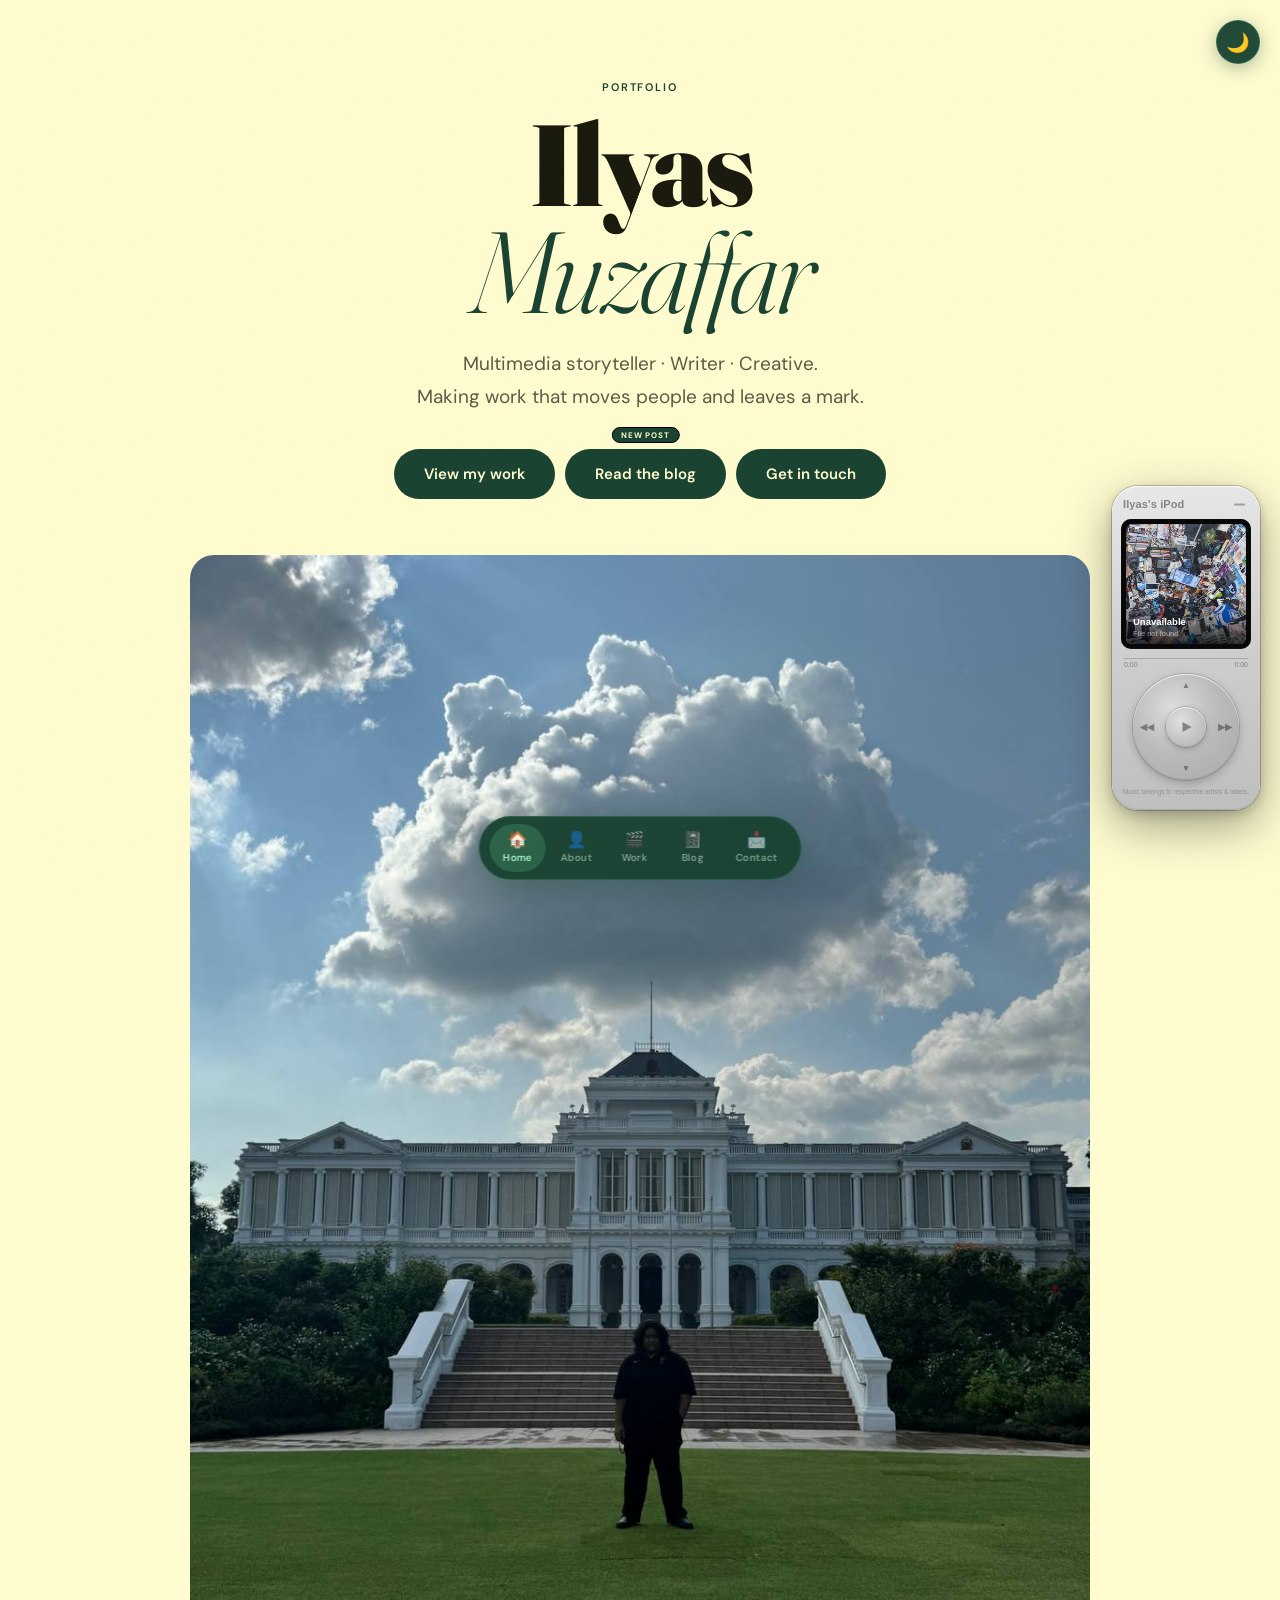
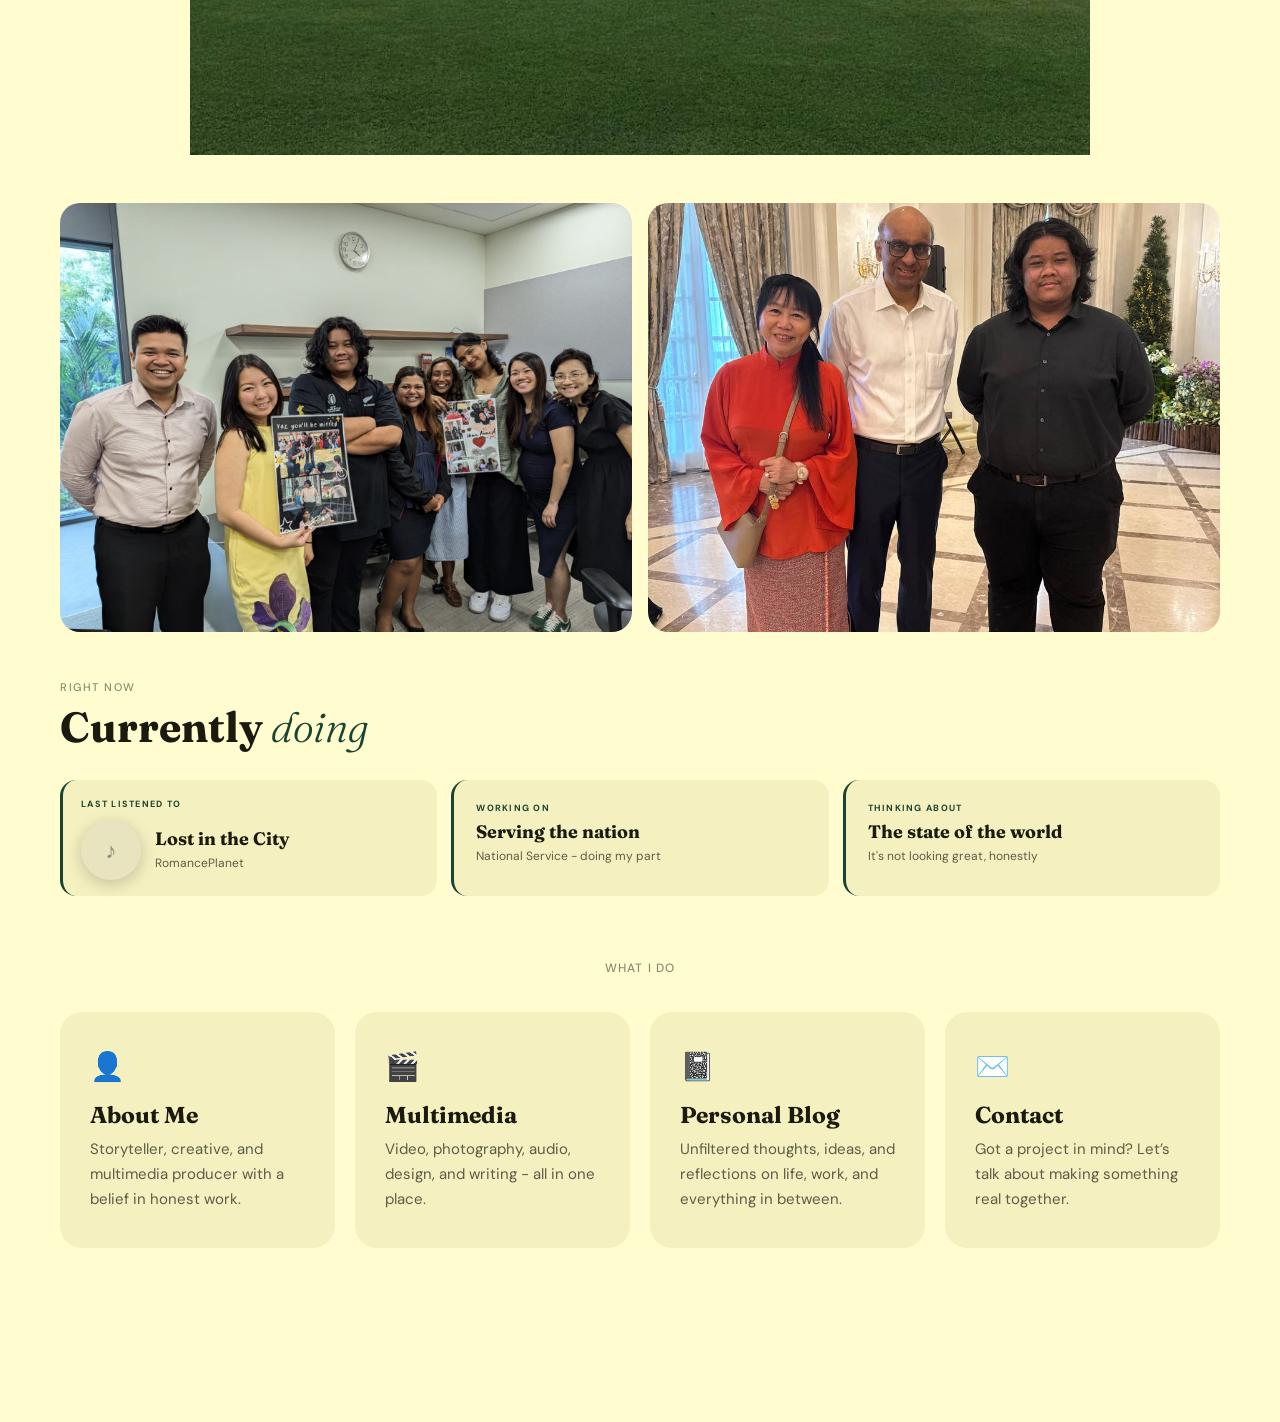
==== commit 4ff1e89c: "Add files via upload" ====
--- a/index.html
+++ b/index.html
@@ -8,10 +8,10 @@
 <meta name="theme-color" content="#0d1f15" media="(prefers-color-scheme: dark)">
 <meta name="apple-mobile-web-app-capable" content="yes">
 <meta name="apple-mobile-web-app-status-bar-style" content="default">
-<title>Ilyas Muzaffar</title>
-<link rel="icon" type="image/svg+xml" href="logo.svg">
-<link rel="apple-touch-icon" href="logo.svg">
-<link rel="preconnect" href="https://fonts.googleapis.com">
+<title>Ilyas Muzaffar</title>  <link rel="icon" type="image/x-icon" href="[data-uri]">
+  <link rel="icon" type="image/png" sizes="32x32" href="[data-uri]">
+  <link rel="apple-touch-icon" sizes="180x180" href="[data-uri]">
+  <link rel="preconnect" href="https://fonts.googleapis.com">
 <link rel="preconnect" href="https://fonts.gstatic.com" crossorigin>
 <link href="https://fonts.googleapis.com/css2?family=Fraunces:ital,opsz,wght@0,9..144,300;0,9..144,700;0,9..144,900;1,9..144,300;1,9..144,700;1,9..144,900&family=DM+Sans:opsz,wght@9..40,300;9..40,400;9..40,500&display=swap" rel="stylesheet">
 <style>
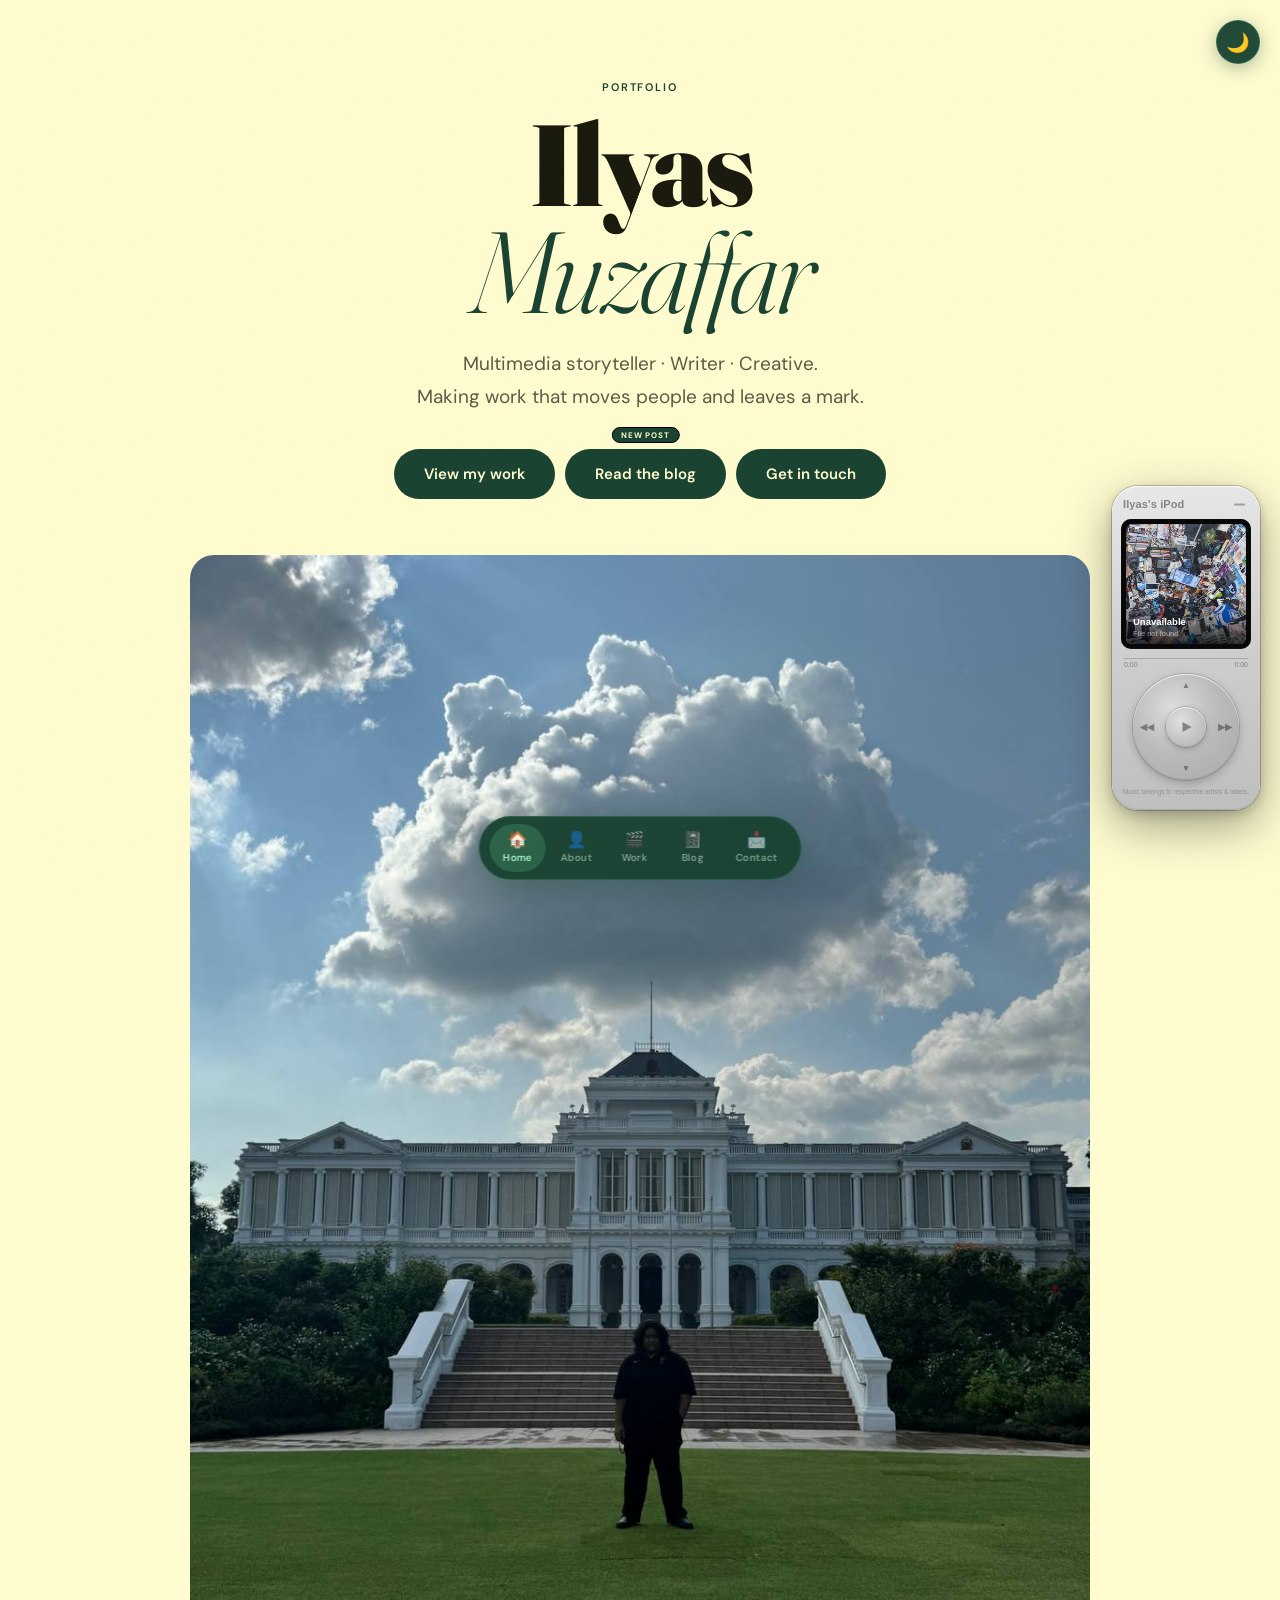
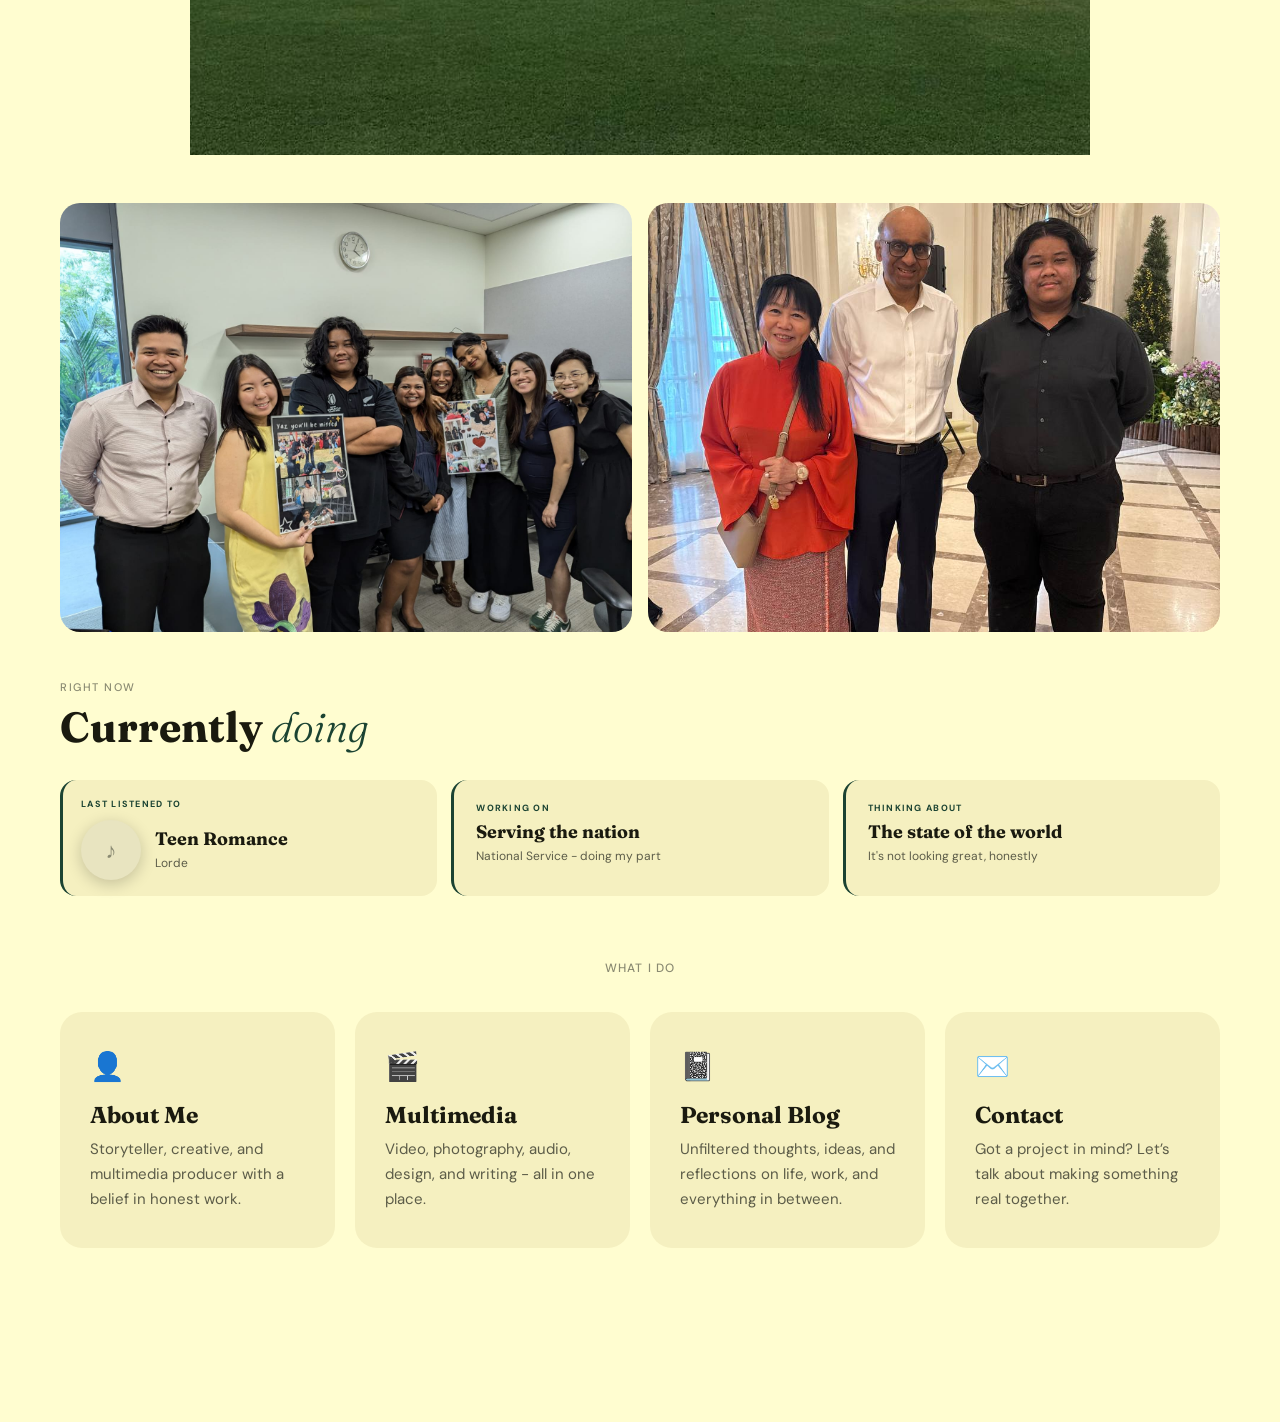
==== commit 0206a2e4: "Add files via upload" ====
--- a/index.html
+++ b/index.html
@@ -926,11 +926,11 @@
     <h1 class="contact-big-h">Let&rsquo;s make<br>something <em>real.</em></h1>
     <p class="contact-intro">Always up for a good conversation &mdash; whether it&rsquo;s about a project, a collaboration, or just something interesting you want to talk about. Reach out through any of the channels below.</p>
     <div class="sc-grid">
-      <a class="sc" href="mailto:contact@ilyasmuzaffar.com">
+      <a class="sc" href="/cdn-cgi/l/email-protection#bbd8d4d5cfdad8cffbd2d7c2dac8d6cec1dadddddac995d8d4d6">
         <div class="sc-icon" style="background:#f0f4ff">&#9993;&#65039;</div>
         <div class="sc-info">
           <div class="sc-lbl">Email</div>
-          <div class="sc-val">contact@ilyasmuzaffar.com</div>
+          <div class="sc-val"><span class="__cf_email__" data-cfemail="5b3834352f3a382f1b3237223a28362e213a3d3d3a2975383436">[email&#160;protected]</span></div>
           <div class="sc-hint">Click to open in your mail app</div>
         </div>
         <div class="sc-arr">&#8594;</div>
@@ -1083,7 +1083,7 @@
 <!-- ============================================================
      JAVASCRIPT
      ============================================================ -->
-<script>
+<script data-cfasync="false" src="/cdn-cgi/scripts/5c5dd728/cloudflare-static/email-decode.min.js"></script><script>
 
 /* ----------------------------------------------------------
    DATA
@@ -1096,6 +1096,8 @@
 ];
 
 var ARTICLES=[
+  {id:"apocalypse-business-plan",publishDate:"2026-03-10",title:"The Apocalypse Has a Business Plan",date:"10 March 2026",category:"Opinion",catColor:"#B85C38",publication:"Independent",isNew:false,excerpt:"Somewhere on the other side of the globe a group of very serious people are breeding cows specifically to hasten the biblical end of days. This is not a conspiracy theory. It is documented institutional activity.",body:"<div class='art-lede'><p>Someone is out there trying to end the world.</p></div><p>So here we are. In a world where Singaporeans are arguing about [Insert relevant topic I don’t care about here], somewhere on the other side of the globe a group of very serious people are breeding cows specifically to hasten the biblical end of days.</p><p>Let me explain.</p><h2>A Quick Primer on the End of Days For the Uninitiated</h2><p>In evangelical Christian theology (particularly the American dispensationalist variety that gave us televangelists and the Left Behind book series) history is essentially a countdown clock. Jesus returns. A final war is fought. The Antichrist shows up. Believers get raptured to heaven. Everyone else has a very bad Tuesday.</p><p>This is not fringe stuff. According to Pew Research, around 41% of Americans believe Jesus will definitely or probably return before 2050. That is not a small number. That is hundreds of millions of people who think we are in the final act.</p><p>For this to happen, certain things need to fall into place first. Among them: Jews returning to Israel (done), Jerusalem under Jewish control (done), and the rebuilding of the Third Temple on a site currently occupied by one of Islam’s holiest mosques.</p><p>And then there are the cows.</p><h2>The Cow Situation</h2><p>In September 2022 five red heifers were flown from Texas to Israel. Not metaphorically. Actual cows on a plane. They were transported by the Temple Institute (a Jerusalem-based organisation dedicated to preparing for the rebuilding of the Third Temple) because without the ashes of a ritually perfect red heifer you cannot purify the priesthood and without a purified priesthood you cannot restart the Temple service and without the Temple service you cannot really get the End Times properly going.</p><p>Rabbinic tradition holds that only nine red heifers have been sacrificed since the time of Moses and that the tenth will be sacrificed by the Messiah himself. So the arrival of five potentially eligible candidates in Shiloh (ancient seat of the biblical Judges) was kind of a big deal for prophecy watchers globally.</p><blockquote><p>Hamas reportedly cited the red heifers as one of the factors behind the October 7 2023 attacks believing that the Al-Aqsa Mosque would be in danger if they were used as part of efforts to build the Third Temple. Think about it. A theological livestock programme in Texas with consequences in Gaza. What are we doing here?</p></blockquote><p>By August 2025 all five of the original Texas heifers had been disqualified. The Temple Institute announced the disqualification but prophecy watchers were quick to note the breeding programme continues with at least a dozen more animals in the pipeline. The search is ongoing. The altar which has reportedly already been built and kept in a secret location is waiting.</p><p>This is not a conspiracy theory. It is documented institutional activity by people who will tell you exactly what they are doing and why.</p><h2>Enter the Americans</h2><p>If you want to understand why any of this has geopolitical weight you need to meet Pastor John Hagee of San Antonio Texas (founder of Christians United for Israel or CUFI) which is somehow both the largest Zionist organisation in the United States and a group that many Jewish commentators describe as not actually having Jewish interests at heart.</p><p>For twenty years Hagee built CUFI into the most powerful pro-Israel organisation in America dwarfing AIPAC. But CUFI has its own unique agenda for Israel which has little to do with the interests of Jews religious or secular. It wants Jews to move to Israel to hasten the End Times and bring the Second Coming of Christ.</p><blockquote><p>This is where the dry humour becomes a bit difficult to maintain because we are genuinely talking about an organisation with over ten million members that has shaped American foreign policy on the basis of wanting to accelerate a biblical timeline that ends with Jewish people either converting to Christianity or going to hell. And Israeli politicians keep showing up to their conferences anyway because the military funding is very useful.</p></blockquote><p>Within one month of the October 7 attacks CUFI raised $2.65 million. The estimated $50 million raised by American Christian Zionist organisations between 2008 and 2018 has supplemented American military and diplomatic patronage of Israel making it the largest annual recipient of direct US economic and military assistance since 1976.</p><p>From my perspective this is almost too clean. A theological movement that conveniently aligns with arms exports. American weapons manufacturers are not exactly losing sleep over the rapture but they are doing very well out of the geopolitics it produces. The military-industrial complex and the End Times movement are not the same thing but they share a calendar and a budget.</p><p>Christian Zionism as exercised through CUFI has meant unbridled support for Israel as a Jewish state alignment with the most far-right political forces in Israeli society and backing of policies that critics describe as ethnic cleansing. One scholar noted it transforms a seventy-year struggle for political and human rights into a mythic ahistorical world-ending religious conflict which is super dehumanising to Palestinians Muslims and Jews but also extremely dangerous when you are using the tools of statecraft to basically pursue the end of the world.</p><h2>The Israeli Far Right Has its Own Version of This</h2><p>Now here is where it gets uncomfortable even for those who have been nodding along from a secular Zionist perspective. Because the End Times agenda is not just being driven by Texan pastors. Some of it is coming from inside the government.</p><p>Israeli Finance Minister Bezalel Smotrich stood before thousands at a Jerusalem Day rally in May 2025 and declared the government’s intention to “expand Israel’s borders, bring about complete redemption, and rebuild the Temple here”. This from a stage where the crowd had just finished chanting “death to Arabs” while marching through the Old City.</p><blockquote><p>Calls to destroy Al-Aqsa Mosque and replace it with a Third Jewish Temple were once fringe rhetoric of Temple Mount activist groups. But in recent years many of those groups have gained significant influence with supporters and members now holding seats in Israel’s parliament and cabinet.</p></blockquote><p>National Security Minister Itamar Ben-Gvir. A man with a documented history of convictions for incitement to racism and who until 2020 had a portrait of Baruch Goldstein (a Jewish extremist who massacred 29 Palestinian worshippers in 1994) on his living room wall, has led hundreds of settlers into Al-Aqsa and implemented policies allowing Jewish prayer at the site in open defiance of the longstanding status quo.</p><p>Third Temple activism has grown in intensity since the October 7 2023 Hamas onslaught. The vision of Israel in the messianic age according to researchers is essentially a theocratic state that operates according to Torah law.</p><p>So to summarise: you have an American evangelical movement with ten million members funnelling money toward Israeli settlement and military activity because they believe it will bring about the Second Coming. You have Israeli government ministers openly calling for the Temple’s reconstruction on land currently occupied by a mosque that 1.8 billion Muslims consider sacred. And you have a team of agricultural specialists in Shiloh caring for cows with the specific intention of using their ashes to consecrate the project.</p><p>Normal Tuesday.</p><h2>The Conspiracy Layer (You Asked For It)</h2><p>Let us be clear about what is conspiracy and what is documented.</p><p><strong>Documented:</strong> CUFI is real. The Temple Institute is real. The red heifers are real. Ben-Gvir’s Temple Mount visits are real. Smotrich’s speech is real. US Ambassador Mike Huckabee told Tucker Carlson that Israel has a biblical right to land from the Nile to the Euphrates which would encompass Lebanon Syria Jordan and parts of Saudi Arabia. He later called it “somewhat hyperbolic” which is one way to describe it.</p><p><strong>Conspiracy territory:</strong> Some circles claim this is all part of a deliberate elite plan to manufacture a clash of civilisations. The red heifers, the Third Temple movement and evangelical political influence are coordinated instruments of capital to keep the Middle East in profitable instability. The arms manufacturers win. The fossil fuel states win. Democracy and working class people in Palestine, Syria, Iran, Iraq and frankly everywhere else lose.</p><blockquote><p>Is there evidence of explicit coordination? Not in the way conspiracy boards suggest. But you do not need a secret cabal when incentive structures do the same work. When military aid correlates with theological lobbying and oil interests and Israeli far-right electoral politics you do not need anyone to be in a room together pulling strings. The system does it on its own. Karl Marx called this kind of thing ideology.</p></blockquote><p>There is a concept in socialist theory about how religious movements can be weaponised to serve material ends while believers remain entirely sincere. The evangelical farmer in Indiana genuinely loves God and wants to bring Jesus back. The arms lobbyist in Washington does not care either way but the farmer’s political activity is very useful. Antonio Gramsci called this kind of arrangement hegemony. Where one class’s worldview becomes so dominant it shapes everyone else’s behaviour including people who gain nothing from it.</p><h2>What This All Means</h2><p>The average Singaporean reading about red heifers and Temple Mount and the End Times is probably reacting the same way they react to most things: by wondering how it affects HDB prices. Which is fair enough honestly. Maslow’s hierarchy is real and resale prices aren’t getting cheaper.</p><p>From my standpoint the End Times movement is a masterclass in how genuine human suffering and genuine religious faith get converted into political fuel for projects that serve neither the faithful nor the suffering.</p><p>Palestinian families are being displaced from land that American evangelical donors helped finance settlers to seize. Not because CUFI members hate Palestinians personally but because theological logic requires a greater Israel for the prophecy to proceed. Jewish communities in Israel are being governed by ministers whose messianic nationalism would frighten most secular Israelis not because the Israeli public voted for theocracy but because coalition arithmetic in a fragmented democracy hands power to whoever holds the key seat.</p><p>And somewhere in Shiloh a Texan farmer is very carefully making sure nobody accidentally saddles a cow.</p><blockquote><p>The correct response to all of this is not to dismiss religious belief as irrational. It is to ask who benefits materially from that belief being expressed in this particular political form at this particular moment in history. Then follow the money and the weapons until you find the answer. It is usually not God. It is usually Raytheon.</p></blockquote><div class='art-refs'><h3>Sources &amp; Further Reading</h3><ul><li><a href='https://templeinstitute.org' target='_blank' rel='noopener'>Temple Institute official site</a></li><li><a href='https://www.pewresearch.org/religion/2010/02/04/jesus-christs-return-to-earth/' target='_blank' rel='noopener'>Pew Research on American belief in Jesus’s return</a></li><li><a href='https://cbn.com/news/israel/first-time-after-2000-years-israels-biblical-red-heifers-attract-world-attention' target='_blank' rel='noopener'>CBN News on red heifers in Shiloh</a></li><li><a href='https://forward.com/opinion/603310/john-hagee-christian-zionist-iran-israel/' target='_blank' rel='noopener'>The Forward on John Hagee</a></li><li><a href='https://www.fletcherforum.org/home/3/21/2025/american-christian-zionism-and-israeli-palestinian-relations' target='_blank' rel='noopener'>Fletcher Forum on Christian Zionism and US-Israel relations</a></li><li><a href='https://inthesetimes.com/article/christians-united-for-israel-zionism-john-hagee-donald-trump-israel-palestine-iran' target='_blank' rel='noopener'>In These Times on CUFI and Trump</a></li><li><a href='https://en.wikipedia.org/wiki/Christians_United_for_Israel' target='_blank' rel='noopener'>Wikipedia on CUFI</a></li><li><a href='https://en.wikipedia.org/wiki/Itamar_Ben-Gvir' target='_blank' rel='noopener'>Wikipedia on Itamar Ben-Gvir</a></li><li><a href='https://www.middleeasteye.net/news/israel-closer-building-third-temple' target='_blank' rel='noopener'>Middle East Eye on Third Temple movement</a></li><li><a href='https://www.aljazeera.com/news/2024/8/26/israeli-minister-ben-gvir-says-he-would-build-synagogue-on-al-aqsa-compound' target='_blank' rel='noopener'>Al Jazeera on Ben-Gvir and synagogue at Al-Aqsa</a></li><li><a href='https://www.aljazeera.com/news/2026/2/23/what-is-christian-zionism-us-envoy-beliefs-about-israels-mena-expansion' target='_blank' rel='noopener'>Al Jazeera on Christian Zionism and Ambassador Huckabee</a></li><li><a href='https://www.timesofisrael.com/what-do-the-third-temple-movement-and-noahide-laws-have-in-common-a-far-right-vision/' target='_blank' rel='noopener'>Times of Israel on Third Temple movement</a></li><li><a href='https://mycharisma.com/news/end-times-alert-are-the-red-heifers-in-israel-still-viable/' target='_blank' rel='noopener'>Charisma Magazine on red heifer update</a></li><li><a href='https://www.marxists.org/archive/gramsci/prison_notebooks/index.htm' target='_blank' rel='noopener'>Gramsci, Prison Notebooks — Marxists.org</a></li><li><a href='https://www.washingtonpost.com/outlook/2020/06/30/mainstreaming-christian-zionism-could-warp-foreign-policy/' target='_blank' rel='noopener'>Washington Post on Christian Zionism and foreign policy</a></li></ul></div>"},
+  {id:"spiritually-israeli",publishDate:"2026-03-08",title:"Spiritually Israeli?",date:"8 March 2026",category:"Opinion",catColor:"#B85C38",publication:"Independent",excerpt:"Someone online once called Singapore the Israel of Southeast Asia and nodded like they had said something profound. They had. Just not in the way they thought.",body:"<div class='art-lede'><p>Someone online once called Singapore the Israel of Southeast Asia and nodded like they had said something profound. They had. Just not in the way they thought.</p></div><p>Let us get one thing out of the way immediately.</p><p><strong>Singapore is not Israel. Nobody here is blockading food from Jurong West. The SAF has not bombed a hospital.</strong> The phrase “spiritually Israeli” isn’t circulating in most online circles as a term of affection.</p><p>When you look at what Singapore and Israel actually share structurally the compliment starts to feel complicated. Conscript armies that pay below minimum wage. Housing policies that quietly reduce the property values of minority residents. Labour movements that technically exist but functionally work for the government. And in both cases a minority Muslim community that the state trusts just enough to give citizenship to and not quite enough to give a rifle.</p><blockquote><p>So yes. Spiritually Israeli. Let us examine that.</p></blockquote><h2>Part One: The Mexicans</h2><p>When Singapore was expelled from Malaysia in 1965 it had approximately two infantry battalions and nothing else. Lee Kuan Yew asked India for help building an army. India said no. He asked Egypt. Egypt said no. He asked Israel. Israel said yes and sent a six-officer delegation to Singapore in December 1965 to build the SAF from a blank page.</p><p>Here is the part that does not appear in the official SAF heritage exhibition. Singapore is surrounded by Malaysia and Indonesia. Both are Muslim-majority nations with a complicated relationship to Israel and the Palestinian cause. So the Israeli advisers could not be publicly identified as Israeli advisers.</p><p>When they appeared in public they were explained away as Mexicans. Lee Kuan Yew wrote in his memoirs that they were “swarthy enough” to pass. This is a sentence that actually appears in the memoirs of Singapore’s founding father. History is funny sometimes.</p><p>The Israelis wrote the doctrine. They designed the training institutions. They ran the first officers’ course. They recommended conscription as the structural model. By the 1980s Singapore had acquired over 350 AMX-13 tanks sourced from Israel. The RSN fielded Israeli Gabriel naval missiles. Today both air forces operate the F-15E, the F-16 and the F-35. The two countries’ defence industries conduct joint development.</p><blockquote><p>The relationship has existed for sixty years and for most of that time neither government advertised it. The entire military architecture of Singapore was built in secret by a country Singapore publicly had no particular relationship with because the regional environment made the truth diplomatically inconvenient.</p></blockquote><h2>Part Two: The Part Where We Talk About Malay Soldiers</h2><p>This is where the “spiritually Israeli” comparison stops being flattering regardless of what angle you approach it from.</p><p>In Singapore the Malay-Muslim community makes up roughly 14% of the population. From 1967 to 1977 Malays were largely excluded from NS conscription. Not officially exempted. Just not called up in any meaningful numbers.</p><p>After that they were conscripted but channelled primarily into the police and civil defence rather than combat arms. Lee Kuan Yew explained publicly that a Malay soldier with family ties across the Causeway could not reliably be trusted in sensitive defence positions. Singapore has a tradition of saying the quiet part in carefully worded parliamentary statements.</p><p>The consequences were not abstract. Young Malay men excluded from NS could not easily find employment because employers would not hire men who had not completed service. They were caught between a state that did not trust them enough to conscript them and an economy that used conscription as a credential. The heroin crisis that devastated the Malay community in the late 1970s was not unrelated to this period of structural unemployment.</p><p>In Israel Arab citizens make up approximately 21% of the population and are not conscripted. They face documented discrimination in land access housing employment and political representation. The Israeli human rights organisation Adalah maintains a database of over 65 laws that discriminate directly or indirectly against Palestinian citizens on the basis of national belonging.</p><blockquote><p>Both states arrived at the same administrative logic: the Muslim minority can be a citizen but certain expressions of that citizenship require the state’s prior assessment of individual loyalty. Both call it a security necessity. Both minority communities are aware that it is also a convenient way to limit their access to the networks and careers that military service provides.</p></blockquote><h2>Part Three: The Union That Works for the Government</h2><p>The NTUC secretary general holds a cabinet seat. NTUC candidates run for parliament on the PAP ticket. The body that is supposed to represent workers against capital sits inside the government that negotiates with capital on Singapore’s behalf. Budget 2026 mentions the NTUC once. It will “work closely with NTUC and our unions to help workers move into new areas.”</p><p>The workers are being helped into new areas. Nobody asked which areas the workers would prefer.</p><p>Israel’s Histadrut was built along similar lines. Closely aligned with the Labour Party and the Zionist development project it shed its enterprises in the neoliberal turn of the 1980s and retained its function as a manager of labour stability on behalf of the state. It is not a workers’ organisation in the sense that the word suggests. It is an organisation that manages workers in the sense that airports manage passengers.</p><blockquote><p>DBS booked over SGD 1 billion in AI-driven value in 2025 and announced 4,000 job cuts. The NTUC has not called a strike. This is not a coincidence. It is the system working as designed.</p></blockquote><h2>Part Four: In Defence of Singapore (Reluctantly)</h2><p>Singapore is not conducting a genocide. This should not be a bar that requires active celebration but in the current regional context it is worth stating plainly.</p><p>Myanmar is conducting a genocide. The UN Independent International Fact-Finding Mission used the word. The ICJ is hearing the case. An Argentine court issued arrest warrants against junta leader Min Aung Hlaing in February 2025 on charges of genocide and crimes against humanity. Over 750,000 Rohingya were driven into Bangladesh in weeks in 2017 and the crisis has not ended. This is happening inside ASEAN whose principle of non-interference means member states cannot compel a fellow member to stop killing its own people.</p><p>Singapore ranks 126th on the World Press Freedom Index. Cambodia is at 151st. Myanmar at 171st. Thailand disbanded the Move Forward Party in 2024 for campaigning to amend a law. Singapore’s Workers’ Party holds seats in parliament and its MPs ask substantive questions on the floor. This is not a full democracy. It is also not a state that dissolves opposition parties by court order the week after they win a plurality.</p><blockquote><p>Singapore is a managed democracy with structural ethnic discrimination a captured labour movement and an army secretly built by Israelis pretending to be Mexicans. It is not a state committing ethnic cleansing. These are different things and that difference matters.</p></blockquote><h2>Subsection: And Then There Is Dubai</h2><p>Someone at a conference or in a LinkedIn post will always compare Singapore to Dubai as though the primary question is which one has the most impressive airport. Let us address it briefly and move on.</p><p>Dubai is a city-state within the UAE. No elections. No parliament. No opposition. The ruler governs by decree. Its GDP per capita is comparable to Singapore’s and its labour model is the kafala system which binds a migrant worker’s residency and employment status to a specific employer for the duration of their stay. The UAE hosts 8.7 million migrant workers who make up 88% of the country’s population. 50% of construction workers surveyed did not receive wages on time. Legal independent trade unions do not exist.</p><p>The UAE introduced reforms in 2021. Workers can in theory change jobs without employer permission after completing their contract. The reforms have been criticised for primarily benefiting white-collar workers and investors while leaving the structural conditions for low-wage workers unchanged.</p><p>Singapore’s Foreign Domestic Worker system is the kafala’s quieter cousin. The worker’s residency is tied to the employer. The employer can repatriate the worker at will. Pregnancy is grounds for deportation and potential blacklisting. These are not the Gulf’s formal kafala rules. They are the same logic wearing different paperwork.</p><blockquote><p>The difference between Dubai and Singapore is primarily one of presentation. Dubai does not bother explaining its labour hierarchy in terms of social cohesion and meritocracy. Singapore explains everything in terms of social cohesion and meritocracy. The Bangladeshi construction worker who built the hotel you are staying in either city has not noticed a meaningful difference.</p></blockquote><h2>Conclusion: So. Spiritually Israeli?</h2><p>Both states were built on the premise of the small nation surrounded by existential threats. Both used that premise to build military machines funded by the compelled labour of young men who cannot legally refuse. Both administered their Muslim minority communities through a framework of qualified trust that restricted their access to certain roles. Both built housing policies that manage the spatial distribution of ethnic populations. Both constructed labour movements that serve the developmental state rather than the working class.</p><p>Singapore has not occupied a territory. Singapore has not blockaded food. Singapore has not been charged at the International Court of Justice. These are not small distinctions.</p><blockquote><p>But the phrase “spiritually Israeli” was never meant to invoke the occupation. It was meant to invoke the developmental model. The garrison state that turned threat into productivity. The small nation that made itself indispensable to global capital. The managed society that delivered growth and called it a miracle. That model Singapore shares. And it is worth examining honestly regardless of whether the person doing the examining thinks the comparison is a compliment.</p></blockquote><p><em>Ilyas Muzaffar is a writer based in Singapore. He does not own shares in Israel or Dubai. He does live in a country that was secretly built by one of them. He also dislikes the concept of Dubai Chocolate.</em></p><div class='art-refs'><h3>Sources &amp; Further Reading</h3><ul><li><a href='https://en.wikipedia.org/wiki/Israel%E2%80%93Singapore_relations' target='_blank' rel='noopener'>Israel–Singapore Military Relations — Wikipedia</a></li><li><a href='https://mothership.sg/2020/01/israel-singapore-defence-military/' target='_blank' rel='noopener'>Israeli Advisers in Singapore — Mothership</a></li><li><a href='https://www.asiasentinel.com/p/special-relationship-singapore-israel' target='_blank' rel='noopener'>Singapore–Israel Special Relationship — Asia Sentinel</a></li><li><a href='https://thediplomat.com/2024/04/is-singapore-unfriending-israel/' target='_blank' rel='noopener'>Singapore–Israel Strain Post-Gaza — The Diplomat</a></li><li><a href='https://www.adalah.org/en/content/view/7771' target='_blank' rel='noopener'>Adalah Discriminatory Laws Database</a></li><li><a href='https://www.theonlinecitizen.com/2012/01/30/unfair-discrimination-of-malays-in-national-service/' target='_blank' rel='noopener'>Unfair Discrimination of Malays in NS — The Online Citizen</a></li><li><a href='https://sudhirtv.com/2021/06/21/how-structural-racism-penalises-minorities-is-your-hdb-flat-worth-less/' target='_blank' rel='noopener'>How Structural Racism Penalises Minorities in HDB</a></li><li><a href='https://en.wikipedia.org/wiki/Kafala_system' target='_blank' rel='noopener'>Kafala System — Wikipedia</a></li><li><a href='https://yaledailynews.com/blog/2021/06/16/when-pregnancy-is-a-crime/' target='_blank' rel='noopener'>FDW Pregnancy Rules — Yale Daily News</a></li></ul></div>"},
   {id:"ns-article",publishDate:"2026-03-08",title:"Every Singaporean Son. Almost.",date:"8 March 2026",category:"Opinion",catColor:"#B85C38",publication:"Independent",isNew:true,excerpt:"The men who built this country\u2019s security get S$790 a month. The men who built their companies here get a five-year visa and a thank you note.",body:"<div class='art-lede'><p>The men who built this country’s security get S$790 a month. The men who built their companies here get a five-year visa and a thank you note.</p></div><p>Singapore has spent decades perfecting the art of attracting the world’s wealthiest professionals. It offers them tax advantages, residency privileges and a stable prosperous city to build their fortunes in. That city is kept stable and prosperous in part by a conscript army of young men legally forbidden from saying no. The foreign talent does not have to serve. The question Singapore has never answered honestly is why.</p><p>There is a word the Singapore government has never used to describe what it takes from its young men every two years. That word is <strong>labour</strong>. The preferred word is duty. The preferred frame is sacrifice. The preferred metaphor is the founding generation that built something from nothing and asked nothing in return.</p><blockquote><p>Language is not neutral. And what National Service actually involves — when you strip the mythology away — is this: the state compels approximately 20,000 men per year to report for work. It pays them below any threshold a private employer would be required to meet.</p></blockquote><p>It forbids them from seeking additional income. It gives them no CPF contributions. It calls the payment they receive an <em>allowance</em> rather than a wage — and by doing so exempts itself from the obligations that word would carry.</p><p><strong>This is not a sacrifice shared equally. This is labour extracted unequally from people who have no legal right to refuse it.</strong> And it is happening inside an economy that has been deliberately engineered to reward those who contribute nothing to the defence of it.</p><h2>What the Numbers Say</h2><p>Singapore’s defence budget reached S$20.25 billion in 2024 — 3% of national GDP, placing the country among the top five in the world for defence spending per capita. That is a significant bill. The question worth asking is who is actually paying it.</p><p>From July 2025, a recruit entering National Service receives a monthly allowance of <strong>S$790</strong>. The most recent increase of S$35 represented a four to five per cent rise. MINDEF describes the allowance as supporting personal upkeep and says it is reviewed periodically to ensure it remains <em>adequate</em>.</p><blockquote><p>Adequate. That is the standard the state sets for itself when paying young men to operate weapons and guard its borders. Not fair. Not competitive. Adequate.</p></blockquote><p>Hold that figure next to the ones the Ministry of Education surveyed in November 2025. The Joint Graduate Employment Survey found that fresh graduates entering full-time permanent employment take home a median gross monthly salary of <strong>S$5,500</strong> in Information and Digital Technologies. Engineering graduates enter at S$4,600. Business graduates at S$4,400. Even graduates in Arts, Design and Media enter at S$3,840.</p><p><strong>The lowest median recorded across every cluster surveyed is still nearly five times what a recruit earns in uniform.</strong></p><p>By calling the payment an allowance, the state sidesteps the entire architecture of labour law. There is no collective bargaining. There is no minimum wage floor. There is no right to organise. There is no union. There is no legal mechanism by which an NSF can contest the terms of his service. <strong>The worker who joins a private firm on his first day has more formal protections than the conscript has across his entire two-year service.</strong></p><p><p>The 2025 GES also recorded declining full-time permanent employment rates across almost every discipline compared to 2023 and 2024. Among NUS fresh graduates, 89.8% secured employment within six months in 2025, up from 88.1% but 75.2% were in full-time permanent employment, a notable drop from 80.9% in 2024. More graduates are finding work, but fewer in stable permanent roles. The graduate labour market is tightening. The two-year gap NS places between a Singaporean male graduate and his peers who did not serve is not shrinking. It is widening in consequence.</p><p>Workers’ Party MP Gerald Giam raised this directly in Parliament. He argued that the NSF allowance should be raised to at least S$1,600 per month and proposed that NSFs receive a salary with CPF contributions rather than an allowance and said that the argument that duty and employment are mutually exclusive is flawed.</p><p>The government did not accept his proposal. The allowance went up by S$35.</p><h2>The Question of Fairness</h2><p>Before examining who is exempt from NS, it is worth asking a prior question that Singaporeans rarely ask publicly: is it fair to have compulsory National Service at all?</p><p>NS cannot possibly promote social integration if it is served only by some 30% of the population. In this era of rapid technological change, when young people are starting companies that upend entire industries, <strong>the opportunity cost to society of taking away two years of its most entrepreneurially productive young men is greater than ever before.</strong></p><blockquote><p>An IPS survey found that close to 40% of respondents indicated that employers tend to favour men without NS liabilities. With tightening rules on manpower, this hurts the overall economic competitiveness of Singaporean males in the labour market.</p></blockquote><p>The government’s standard response is that NS is built on principles of universality and equity. Universality. That is the word the state leans on. But universality is precisely what Singapore’s foreign talent policy destroys.</p><h2>The Cost the State Does Not Count</h2><p>By MINDEF’s own parliamentary admission, <strong>11% of full-time NSFs sought help for some form of mental health-related issues in 2024</strong>. The proportion of pre-enlistees detected with mental health conditions jumped from 6% in 2019 to 11% in 2023. The state responded by doubling the number of full-time mental health professionals in the SAF from 40 to 80 over a decade. These are not nothing. But they are also a tacit acknowledgement that the institution generates psychological harm at a scale that requires a dedicated bureaucracy to manage.</p><p>The physical toll has on occasion been fatal. Among recorded NS deaths are cases of heatstroke after forced marches, training accidents involving armoured vehicles, and suicides. In a single 16-month period up to January 2019, six NSFs and one NSman died in circumstances that included four training accidents and three suicides. Each death triggers a Committee of Inquiry. Each committee produces recommendations. The training continues.</p><p>The state’s position is that these are acceptable risks attached to a necessary institution. That position may or may not be defensible. But it deserves to be argued honestly rather than managed through the language of brotherhood and sacrifice. When a working-class family sends their son into a system that carries documented physical and psychological risks at a wage of S$790 a month with no right of refusal, the word for what is being asked of them is not sacrifice. It is compliance.</p></blockquote><p>And compliance extracted under legal threat from people who cannot afford the exemption is a different thing entirely from shared national duty.</p><h2>Roll Out the Red Carpet. Roll Out the Draft Notice.</h2><p>While young Singaporean men report for Basic Military Training, the Singapore Economic Development Board is running a very different operation aimed at everyone else.</p><p>The Overseas Networks &amp; Expertise (ONE) Pass requires a fixed monthly salary of <strong>S$30,000 per month</strong>. In return it offers a five-year validity period — stability for professionals without the disruptions of visa renewals. ONE Pass holders are exempt from the Complementarity Assessment Framework. The red tape that exists for ordinary Singaporean workers simply does not apply.</p><blockquote><p>Singapore’s pro-business environment includes no capital gains tax, relatively low corporate tax rates, and a system designed for top-tier success. Part of what makes that equation so clean is that the infrastructure, the legal system, the security and the stability that underpin Singapore’s attractiveness to foreign capital are maintained by a conscript army paid S$790 a month.</p></blockquote><p>The foreign investor who arrives through the Global Investor Programme and eventually upgrades to permanent residency is formally exempted from NS. <strong>The economy they are investing in is defended by someone else’s son. That arrangement is not accidental.</strong></p><h2>The Class Arithmetic No One Does Out Loud</h2><p>The exemption for PRs under professional and investor schemes is where the economics of NS become impossible to ignore. The working-class foreign national who arrives on a Work Permit has no pathway to this exemption. The PTS and Investor Schemes are available only to those with professional credentials or substantial capital. <strong>The construction worker cannot buy his son’s way out. The investment banker can.</strong></p><p>Meanwhile the Singaporean boy from a rental flat in Toa Payoh gives two years. His family absorbs the income gap. In a household where every dollar matters, that gap is not an abstraction. It is two years of wages that do not arrive.</p><blockquote><p>If Mark Zuckerberg had been born in Singapore, he would have spent his late teens in his fatigues, not Facebook. Singapore positions itself as a hub for innovation and entrepreneurship — then removes two years of its most entrepreneurially productive young men from the economy during the exact window when compound career advantages begin to accumulate.</p></blockquote><p>The foreign founder who sets up a startup at twenty-one in Singapore does so without interruption. The Singaporean founder spends those same years being paid S$790 a month to march, sit around, and be deployed.</p><h2>The Ideology of Brotherhood</h2><p>The state is aware of the resentment. It manages it carefully. The language of brotherhood. The <em>Every Singaporean Son</em> television series. The SAFRA and HomeTeamNS clubhouses. The First Book Out gift. The SkillsFuture credits attached to service. The career fairs MINDEF now runs. These are not worthless. <strong>But their function is not purely welfare. Their function is to produce consent for a system that would be very difficult to justify on grounds of fairness if it were examined plainly.</strong></p><blockquote><p>That is not universality. That is universality for the people who cannot afford the exemption.</p></blockquote><h2>What an Honest Accounting Would Look Like</h2><p>An honest accounting of National Service would start by acknowledging what it actually is: <strong>a transfer of two years of labour from young male citizens to the state at a price the state sets unilaterally, with no external negotiation.</strong></p><p>It would ask why two years of full operational military service generates no CPF contributions when CPF is supposed to be the foundation of retirement security for every Singaporean. It would ask why the state that spends S$20.25 billion annually on defence cannot pay the people doing the defending above the threshold that any private sector employer would be legally required to meet.</p><p>It would ask whether a system premised on shared national sacrifice can call itself fair when the professionals and investors the state actively courts with tax breaks, visa privileges and red-carpet investment schemes are categorically exempted from the thing being shared.</p><blockquote><p>The soldier at the bottom of the rank structure earns S$790 a month to defend an economy in which the ONE Pass holder earning S$30,000 a month lives freely with a five-year renewable visa and no queue to join. Singapore calls this shared sacrifice. The numbers call it something else entirely.</p></blockquote><div class='art-refs'><h3>Sources &amp; Further Reading</h3><ul><li><a href='https://www.moe.gov.sg/api/media/b26f8eed-8a89-47e3-b82f-c2c239786342/Joint-Web-Publication-GES-2025.pdf' target='_blank' rel='noopener'>Graduate Employment Survey 2025 — Ministry of Education Singapore</a></li><li><a href='https://www.mindef.gov.sg/news-and-events/latest-releases/03mar25_fs3/' target='_blank' rel='noopener'>NS Allowance July 2025 Increase — MINDEF Factsheet</a></li><li><a href='https://theindependent.sg/gerald-giam-proposes-changing-ns-allowance-to-ns-salary/' target='_blank' rel='noopener'>Gerald Giam proposes changing NS allowance to salary — The Independent Singapore</a></li><li><a href='https://www.mindef.gov.sg/news-and-events/latest-releases/04nov25-pq/' target='_blank' rel='noopener'>NSF Mental Health Statistics 2024 — MINDEF Parliamentary Reply</a></li><li><a href='https://mothership.sg/2019/01/nsf-deaths/' target='_blank' rel='noopener'>NS Training Deaths 2017–2019 — Mothership.sg</a></li><li><a href='https://lkyspp.nus.edu.sg/docs/default-source/ips/ips-study-on-public-attitudes-towards-nationalservice-(ns)_study-report.pdf' target='_blank' rel='noopener'>IPS Study on Public Attitudes Towards NS 2023</a></li><li><a href='https://www.mom.gov.sg/passes-and-permits/overseas-networks-expertise-pass/eligibility' target='_blank' rel='noopener'>ONE Pass Eligibility — Ministry of Manpower Singapore</a></li><li><a href='https://www.edb.gov.sg/en/incentives-and-programmes/global-investor-programme.html' target='_blank' rel='noopener'>Global Investor Programme — Singapore EDB</a></li><li><a href='https://newnaratif.com/the-pap-and-the-politics-of-inequality' target='_blank' rel='noopener'>The PAP and the Politics of Inequality — New Naratif</a></li></ul></div>"},
   {id:"sg-ai-adoption",publishDate:"2026-03-06",title:"Progress For Whom: The Workers Get Six Months of Free ChatGPT While The Firms Get Billions in Tax Relief",date:"6 March 2026",category:"Opinion",catColor:"#B85C38",publication:"Independent",excerpt:"DBS has announced 4,000 job cuts while booking SGD 1 billion in AI-driven value. Singapore\u2019s Budget 2026 promises that AI will benefit all. The numbers tell a different story.",body:"<div class='art-lede'><p>DBS has announced 4,000 job cuts while booking SGD 1 billion in AI-driven value. Someone is reading the budget wrong. It is not the shareholders.</p></div><div class='art-headlines'><p class='art-hl-label'>Recent Straits Times headlines</p><ul><li>Free premium AI subscriptions for those taking certain SkillsFuture courses from 2nd half of 2026</li><li>All in on AI: PM Wong\u2019s promise of \u2018no jobless growth\u2019 sets stage for more labour interventions</li><li>Singapore to train 100,000 AI-savvy workers by 2029</li><li>Kampong AI: New park in one-north to house work, living facilities for AI start-ups</li></ul></div><p>These are just some of the headlines published since Prime Minister Lawrence Wong delivered the Budget 2026 Statement on 12 February 2026. Of the seven key points, one stands out: <strong>Harness AI As A Strategic Advantage.</strong></p><p>It is a confident phrase. A rallying cry. The kind of language that plays well in a parliamentary chamber and looks clean on an infographic. But if you are a clerical officer in a bank or a contract worker in a logistics hub, that phrase lands differently.</p><p>I am not a gambling man. And what Singapore\u2019s government is asking its workers to do is gamble.</p><h2>The Setup</h2><p>Let me be precise about what the budget actually announces. The government will establish a National AI Council chaired by the Prime Minister. It will launch AI Missions across advanced manufacturing, connectivity, finance and healthcare. It will offer <strong>400% tax deductions</strong> on qualifying AI expenditures for firms under the enhanced Enterprise Innovation Scheme. It will expand the Productivity Solutions Grant. And it will provide <strong>six months of free access to premium AI tools</strong> for Singaporeans who enrol in selected SkillsFuture courses.</p><p>Read that list again and ask yourself: who benefits immediately and structurally? The answer is not the worker.</p><p>The tax deductions go to firms. The grants go to firms. The AI park at One-North will house startups and researchers. <strong>The National AI Council is composed entirely of ministers, with \u201cprivate sector expertise\u201d to be announced later. There is no seat at that table reserved for a production worker, a nurse, a call centre agent or a contract employee.</strong></p><blockquote><p>That is not an oversight. It is the architecture of a policy designed to serve capital first and manage labour second.</p></blockquote><h2>A History That Does Not Forget</h2><p>To understand Budget 2026, you must understand 1968. When the British announced their military withdrawal, the PAP government moved fast. It passed the Employment Act and the Industrial Relations (Amendment) Act \u2014 laws that dramatically curtailed what unions could collectively bargain over. Hours, benefits, promotions and job assignments were placed beyond union reach. The Singapore Association of Trade Unions was banned after leading a general strike. The NTUC that replaced it was rebuilt as an organisation structurally linked to the PAP itself.</p><p>The logic was explicit then, as it is implicit now: restrict worker power to attract foreign capital.</p><blockquote><p>Nearly four decades without a strike is not harmony. It is the permanent suppression of the only language capital reliably understood.</p></blockquote><p>Today, the NTUC secretary general holds a cabinet seat and NTUC candidates run for parliament on the PAP ticket. <strong>The body that is supposed to represent workers against the interests of capital sits inside the government that sets the terms for capital. That is not a union. That is a managed consent machine.</strong></p><p>Budget 2026 mentions the NTUC once. It will \u201cwork closely with NTUC and our unions to help workers move into new areas.\u201d In other words: after the decisions about AI transformation have been made, labour will be consulted on how to absorb the consequences.</p><h2>What AI Actually Means For The Singapore Worker</h2><p>DBS, Singapore\u2019s largest bank and one of the flagship enterprises the Budget 2026 speech holds up as a model of AI transformation, announced in February 2025 that it expects to <strong>cut 4,000 roles over three years</strong> as AI automates functions previously performed by humans. The bank\u2019s own outgoing CEO Piyush Gupta said something remarkable: \u201cFor the first time, I\u2019m struggling to create jobs. I\u2019m struggling to say how I will repurpose people to create jobs.\u201d</p><p>DBS will create 1,000 new AI-related roles to replace 4,000 eliminated ones. <strong>That is a ratio of one new job for every four lost.</strong> The bank projects that AI will generate economic value exceeding SGD 1 billion in 2025 alone. That value flows to shareholders. The 4,000 workers whose roles disappear through \u201cnatural attrition\u201d receive no share of it.</p><p>Bloomberg Intelligence projects that global banks could cut as many as <strong>200,000 jobs in the next three to five years</strong> due to AI. Meanwhile an IMF analysis of Singapore\u2019s labour market found that many workers are in occupations with \u201clow AI complementarity\u201d \u2014 meaning they face substitution rather than augmentation. The risk is \u201cparticularly acute for those in clerical support, business and administration, and sales roles.\u201d</p><blockquote><p>These are not peripheral workers. These are hundreds of thousands of ordinary Singaporeans who were told for decades that education, hard work and loyalty to their employer would secure their livelihoods.</p></blockquote><h2>The Reskilling Ideology</h2><p>The government\u2019s promise is this: workers who are willing to adapt and learn will continue to find good jobs. The implication is that those who do not adapt have only themselves to blame. <strong>This is ideology disguised as policy.</strong></p><p>When a bank eliminates 4,000 contract roles because AI is cheaper than human labour, the cause is a decision made by management in the interests of shareholders. The worker did not fail to adapt. Capital reorganised production for profit. The distinction matters enormously because one assigns responsibility to the individual and the other assigns it to the system.</p><p>A 2024 YouGov survey found that <strong>63% of Singaporean employees had not received employer-led training</strong> in using generative AI ethically. The training gap is not primarily a worker failure. It is a consequence of firms that have every incentive to extract value from existing workers right up until they can be replaced more cheaply by machines \u2014 at which point the state is expected to absorb the cost of transition through public retraining programmes.</p><blockquote><p>The 400% tax deduction for AI expenditure uses public revenue to subsidise firms\u2019 acquisition of the very technology that will displace workers. The public then funds the retraining of those workers. Capital takes the productivity gain. The state manages the human cost. The worker runs faster to stay in place.</p></blockquote><p>According to a Robert Walters survey for 2026, the top concern among professionals regarding AI adoption in Singapore is <strong>job displacement due to automation</strong>, cited by 48% of respondents. Workers already know what is happening. They are being asked to trust that it will turn out well. That is the gamble.</p><h2>The Thirty-Hour Week That Will Never Come</h2><p>There is a persistent myth at the heart of every technological revolution: that this time the gains will be shared. That this time the machine will liberate the worker rather than replace them. The historical record does not support this myth.</p><p>When the loom was mechanised it did not free textile workers. It created the factory system. When the computer automated clerical work in the 1980s the working week did not shrink. It expanded. Keynes famously predicted in 1930 that his grandchildren\u2019s generation would work fifteen hours a week because technology would have solved the problem of production. <strong>That prediction was spectacularly wrong. Not because the technology failed to deliver productivity gains. But because under capitalism, productivity gains do not belong to workers. They belong to whoever owns the means of production.</strong></p><blockquote><p>AI will not break this pattern. In Singapore\u2019s specific context \u2014 where workers have no genuine right to strike, no independent union and no seat on the National AI Council \u2014 it will almost certainly accelerate it.</p></blockquote><h2>What Is Actually Being Built</h2><p>I do not doubt that some of what Budget 2026 proposes is genuinely useful. Raising the Local Qualifying Salary. Extending the Progressive Wage Credit Scheme. Funding more childcare. These are real material improvements for real workers.</p><p>But zooming out, the strategic architecture of the AI agenda is consistent with a pattern that has defined Singapore\u2019s development model since the 1960s. <strong>The state organises conditions that are maximally attractive to international capital. Labour is managed to ensure it remains productive, flexible and unlikely to collectively resist.</strong> The benefits of growth are partially redistributed through social programmes to maintain legitimacy. But the fundamental power relationship \u2014 who owns the technology, who captures the productivity gain, who bears the risk of disruption \u2014 is never altered.</p><p>The National AI Council will be chaired by the Prime Minister and will comprise ministers for trade and industry, health, digital development, manpower, national development and finance. Expertise will be drawn from the private sector. <strong>There is no worker representative. There is no mechanism for collective input from the people whose working lives will be most directly shaped by its decisions.</strong></p><h2>The Honest Question</h2><p>PM Wong said in his budget speech that \u201cworkers worry that AI will displace jobs\u201d and acknowledged that \u201cthese anxieties are real.\u201d He then said that \u201cfear cannot be Singapore\u2019s response.\u201d I agree that fear is not a useful response. But neither is false confidence.</p><p>The honest question is this: in a country where workers cannot meaningfully strike, where unions are structurally integrated into the ruling party, where the most vulnerable tier of the workforce has no political rights and where public money will be used to subsidise the acquisition of labour-replacing technology by private firms \u2014 <strong>who exactly is taking the risk that AI will \u201cbenefit all Singaporeans\u201d?</strong></p><blockquote><p>I am not opposed to technological change. I am opposed to a system in which the gains of technological change are captured by those who already own the means of production while the risks are distributed to those who do not. AI does not solve it. In Singapore\u2019s specific historical and institutional context, AI accelerates it.</p></blockquote><p>Budget 2026 is a confident document. It is well-written and professionally delivered. But confidence is not the same as fairness. And a strategic advantage for Singapore Inc. is not automatically a strategic advantage for the Singaporean worker.</p><p><em>I am a journalist. I am not a gambler. And I have read the odds.</em></p><div class='art-refs'><h3>Sources &amp; Further Reading</h3><ul><li><a href='https://www.mof.gov.sg/singaporebudget/budget-2026' target='_blank' rel='noopener'>Singapore Budget 2026 Speech (Full Text)</a></li><li><a href='https://fortune.com/asia/2025/02/25/dbs-singapore-to-cut-temp-jobs-ai-piyush-gupta/' target='_blank' rel='noopener'>DBS plans to cut 4,000 roles due to AI \u2014 Fortune</a></li><li><a href='https://www.staffingindustry.com/news/global-daily-news/singapores-dbs-sees-4000-temp-jobs-cut-as-ai-replaces-roles' target='_blank' rel='noopener'>Bloomberg Intelligence: Global banks may cut 200,000 jobs \u2014 Staffing Industry</a></li><li><a href='https://www.elibrary.imf.org/view/journals/018/2024/040/article-A001-en.xml' target='_blank' rel='noopener'>IMF Analysis: AI impact on Singapore\u2019s labour market</a></li><li><a href='https://finance.yahoo.com/news/ai-replaced-why-singaporean-professionals-062400168.html' target='_blank' rel='noopener'>YouGov: 63% of Singaporean employees lack AI training \u2014 Yahoo Finance</a></li><li><a href='https://www.robertwalters.com.sg/insights/news/blog/salary-survey-2026.html' target='_blank' rel='noopener'>Robert Walters Singapore Salary Survey 2026</a></li><li><a href='https://www.ituc-csi.org/singapore' target='_blank' rel='noopener'>ITUC Global Rights Index: Singapore</a></li><li><a href='https://www.aspenreview.com/article/2022/keyness-prediction-didnt-come-true-why/' target='_blank' rel='noopener'>Keynes\u2019 15-hour week prediction \u2014 Aspen Review</a></li></ul></div>"},
   {id:"global-north-south",publishDate:"2026-03-03",title:"Global North, Global South & Where Singapore Stands",date:"3 March 2026",category:"Essay",catColor:"#1B4332",publication:"Independent",excerpt:"A dialectical examination of development, power and capital \u2014 and where Singapore sits within a world system it did not design but has learned to navigate.",body:"<h2>Introduction: Why These Terms Matter</h2><p>The terms Global North and Global South are often used in describing the economic and political differences between countries. The Global North consists of the US, Canada, Europe, Israel, South Korea, Taiwan and Japan. The Global South includes South America and Mexico, the entirety of Africa and Asia excluding the countries mentioned before.</p><p>Although these labels appear geographic, scholars stress that they are primarily historical and economic categories. The Global North\u2013Global South system is a framework for understanding relative prosperity and international power rather than a literal hemispheric division. The terminology reflects global inequality produced through colonialism, industrialisation and capitalist expansion rather than simple geography.</p><h2>Origins of the Three-World Framework</h2><p>The idea of categorising countries by their economic, political and developmental differences is not a new concept. The aftermath of the Second World War, the beginnings of the Cold War and decolonisation brought about the terms first, second and third world. Alfred Sauvy, demographer, historian and anthropologist, first used the term in his article published in <em>L\u2019Observateur</em>, August 14, 1952, when referring to countries that play a small role in international trade and business.</p><blockquote><p>Sauvy\u2019s reference to the \u201cThird Estate\u201d implied political exclusion. The Third World was not merely poor. It was structurally marginalised within global power relations.</p></blockquote><h2>Anti-Colonial Thought and the Three Worlds Theory</h2><p>Franz Fanon was a West Indian psychiatrist from the island of Martinique and an anti-imperialist nationalist who worked in Algeria during the struggle against French colonialism. He described the \u201cfirst world\u201d as the imperialist forces, the \u201csecond world\u201d as those who call themselves socialist, and the \u201cthird world\u201d as colonies and former colonies.</p><blockquote><p>For Fanon, underdevelopment was not a natural condition but the outcome of imperial domination.</p></blockquote><h2>The Birth of the Global South Concept</h2><p>American political activist Carl Oglesby first coined the term Global South in a 1969 article for the Catholic journal <em>Commonweal</em>. He used the term to differentiate a set of countries dominated by the Global North through exploitation. Compared to its sister terms \u201cThird World\u201d or \u201cdeveloping world\u201d, the term is deemed less hierarchical and useful \u201cas it constitutes a lens through which this group of countries keep seeing and narrating their problems in a distinctive way.\u201d</p><blockquote><p>Modern scholars describe the Global South as a political identity emerging from shared experiences of colonialism and global capitalism \u2014 a transnational political subject formed through shared subjugation under contemporary global capitalism.</p></blockquote><h2>Defining the North\u2013South Divide</h2><p>The Global North consists of wealthy capitalist economies while the Global South comprises regions shaped by colonial exploitation. The United Nations Trade and Development still places Singapore within the Global South despite our wealth, but the Future Investment Initiative Institute classifies us within the Global North. Due to this ambiguity, I will try to analyse where we actually stand.</p><blockquote><p>Development is uneven. Some Global South countries economically resemble the North while remaining historically shaped by colonial dependency.</p></blockquote><h2>Colonial Singapore: A Node of Imperial Extraction</h2><p>Singapore after 1819 acted as a British colonial port, allowing the British East India Company to open up a trading post. We became a node for imperial trade extraction within the region, highly dependent on external capital and markets. Malayan tin, rubber, Indonesian spices and Indian textiles moved through our ports, enabling our colonisers to control chokepoints and capture profit from trade flows. Materially and historically, our origins lie within the Global South.</p><blockquote><p>Empire extracted value through shipping, finance, insurance and trade control \u2014 allowing imperial capital to accumulate without producing commodities locally.</p></blockquote><h2>Post-Independence Industrialisation</h2><p>After independence in 1965, Singapore went through rapid industrialisation which relied heavily on foreign capital investment. The state created conditions favourable to multinational capital and labour militancy was suppressed to stabilise accumulation. Singapore in the 1950s and 1960s experienced intense labour unrest before tripartism emerged \u2014 unions chose cooperation instead of confrontation to secure economic survival and investment stability. Strikes that were once common became rare.</p><h2>Contradictions of Development: Are We North or South?</h2><p>Our history, geography, how we attract foreign investment and how we use authority to develop points toward being a Global South. However our GDP per capita and status as a financial hub seems to be a Global North trait. The Center of GeoEconomics For The Global South describes Singapore as operating with a \u201cHeart of Global South, and Soul of North.\u201d</p><blockquote><p>Singapore embodies uneven and combined development \u2014 a postcolonial society integrated deeply into advanced capitalism.</p></blockquote><h2>Migrant Labour and Structured Exploitation</h2><p>The question is whether Singapore has moved from an exploited colony to a capitalist production hub to a participant in exploitation. The answer is complicated. Migrant labour is structured exploitation. Reports consistently document wage theft, long hours, denial of leave, and precarious visa conditions. Foreign domestic workers remain excluded from key labour protections. Work permits restrict job mobility and weaken bargaining power. This is classic surplus value extraction.</p><blockquote><p>A protected citizen workforce coexists with a precarious migrant proletariat whose limited bargaining power sustains competitiveness and economic growth.</p></blockquote><h2>Singapore as a Semi-Peripheral Manager of Capitalism</h2><p>Are we part of the core imperial powers? No. Are we part of the periphery? Yes \u2014 along with South Korea, Taiwan, UAE, and Israel. We rely on foreign capital and mediate exploitation. World-systems theory describes such societies as semi-peripheral: simultaneously dependent and advantaged, stabilising global capitalism by bridging core and periphery.</p><h2>Conclusion: A Dialectical Marxist Reality</h2><p>Dialectical materialism rejects simple labels. Singapore was historically exploited under colonial capitalism, yet through industrialisation and state planning it ascended within the hierarchy of global accumulation. Today, Singapore neither fits comfortably within the Global North nor remains purely Global South. Instead, it exists as a contradiction produced by capitalism itself.</p><blockquote><p>Singapore is both a product and participant of global inequality. Once a site of imperial extraction, now a manager of exploitation within the same world system.</p></blockquote><p>The reality is therefore not moral but structural: capitalism does not eliminate hierarchy. It redistributes roles within it. Singapore climbed the system, but the system remains.</p><div class='art-refs'><h3>References</h3><ul><li><a href='https://www.britannica.com/topic/Global-North-and-Global-South' target='_blank' rel='noopener'>Britannica \u2014 Global North and Global South</a></li><li><a href='https://en.wikipedia.org/wiki/Global_North_and_Global_South' target='_blank' rel='noopener'>Wikipedia \u2014 Global North and Global South</a></li><li><a href='https://www.globalsouthstudies.org/what-is-the-global-south/' target='_blank' rel='noopener'>globalsouthstudies.org \u2014 What is the Global South?</a></li><li><a href='https://www.ntuc.org.sg/uportal/about-us/tripartism' target='_blank' rel='noopener'>NTUC \u2014 Tripartism</a></li><li><a href='https://thegeoeconomics.com/singapores-dual-identity-heart-of-global-south-and-soul-of-north/' target='_blank' rel='noopener'>The GeoEconomics \u2014 Singapore\u2019s Dual Identity</a></li><li><a href='https://unctad.org/system/files/official-document/tdstat47_en.pdf' target='_blank' rel='noopener'>UNCTAD \u2014 Trade and Development Statistics</a></li><li><a href='https://fii-institute.org/wp-content/uploads/2024/10/45362619-4f7c-4cfa-9cb7-6878909d0d5f-1.pdf' target='_blank' rel='noopener'>FII Institute \u2014 Global North/South Classification</a></li></ul></div>"},
@@ -1104,6 +1106,8 @@
 ];
 
 var BLOG_POSTS=[
+  {id:"apocalypse-business-plan-blog",publishDate:"2026-03-10",title:"The Apocalypse Has a Business Plan",date:"10 March 2026",tag:"Opinion",color:"#B85C38",isNew:false,excerpt:"Somewhere on the other side of the globe a group of very serious people are breeding cows specifically to hasten the biblical end of days. This is not a conspiracy theory. It is documented institutional activity.",body:"<div class='art-lede'><p>Someone is out there trying to end the world.</p></div><p>So here we are. In a world where Singaporeans are arguing about [Insert relevant topic I don’t care about here], somewhere on the other side of the globe a group of very serious people are breeding cows specifically to hasten the biblical end of days.</p><p>Let me explain.</p><h2>A Quick Primer on the End of Days For the Uninitiated</h2><p>In evangelical Christian theology (particularly the American dispensationalist variety that gave us televangelists and the Left Behind book series) history is essentially a countdown clock. Jesus returns. A final war is fought. The Antichrist shows up. Believers get raptured to heaven. Everyone else has a very bad Tuesday.</p><p>This is not fringe stuff. According to Pew Research, around 41% of Americans believe Jesus will definitely or probably return before 2050. That is not a small number. That is hundreds of millions of people who think we are in the final act.</p><p>For this to happen, certain things need to fall into place first. Among them: Jews returning to Israel (done), Jerusalem under Jewish control (done), and the rebuilding of the Third Temple on a site currently occupied by one of Islam’s holiest mosques.</p><p>And then there are the cows.</p><h2>The Cow Situation</h2><p>In September 2022 five red heifers were flown from Texas to Israel. Not metaphorically. Actual cows on a plane. They were transported by the Temple Institute (a Jerusalem-based organisation dedicated to preparing for the rebuilding of the Third Temple) because without the ashes of a ritually perfect red heifer you cannot purify the priesthood and without a purified priesthood you cannot restart the Temple service and without the Temple service you cannot really get the End Times properly going.</p><p>Rabbinic tradition holds that only nine red heifers have been sacrificed since the time of Moses and that the tenth will be sacrificed by the Messiah himself. So the arrival of five potentially eligible candidates in Shiloh (ancient seat of the biblical Judges) was kind of a big deal for prophecy watchers globally.</p><blockquote><p>Hamas reportedly cited the red heifers as one of the factors behind the October 7 2023 attacks believing that the Al-Aqsa Mosque would be in danger if they were used as part of efforts to build the Third Temple. Think about it. A theological livestock programme in Texas with consequences in Gaza. What are we doing here?</p></blockquote><p>By August 2025 all five of the original Texas heifers had been disqualified. The Temple Institute announced the disqualification but prophecy watchers were quick to note the breeding programme continues with at least a dozen more animals in the pipeline. The search is ongoing. The altar which has reportedly already been built and kept in a secret location is waiting.</p><p>This is not a conspiracy theory. It is documented institutional activity by people who will tell you exactly what they are doing and why.</p><h2>Enter the Americans</h2><p>If you want to understand why any of this has geopolitical weight you need to meet Pastor John Hagee of San Antonio Texas (founder of Christians United for Israel or CUFI) which is somehow both the largest Zionist organisation in the United States and a group that many Jewish commentators describe as not actually having Jewish interests at heart.</p><p>For twenty years Hagee built CUFI into the most powerful pro-Israel organisation in America dwarfing AIPAC. But CUFI has its own unique agenda for Israel which has little to do with the interests of Jews religious or secular. It wants Jews to move to Israel to hasten the End Times and bring the Second Coming of Christ.</p><blockquote><p>This is where the dry humour becomes a bit difficult to maintain because we are genuinely talking about an organisation with over ten million members that has shaped American foreign policy on the basis of wanting to accelerate a biblical timeline that ends with Jewish people either converting to Christianity or going to hell. And Israeli politicians keep showing up to their conferences anyway because the military funding is very useful.</p></blockquote><p>Within one month of the October 7 attacks CUFI raised $2.65 million. The estimated $50 million raised by American Christian Zionist organisations between 2008 and 2018 has supplemented American military and diplomatic patronage of Israel making it the largest annual recipient of direct US economic and military assistance since 1976.</p><p>From my perspective this is almost too clean. A theological movement that conveniently aligns with arms exports. American weapons manufacturers are not exactly losing sleep over the rapture but they are doing very well out of the geopolitics it produces. The military-industrial complex and the End Times movement are not the same thing but they share a calendar and a budget.</p><p>Christian Zionism as exercised through CUFI has meant unbridled support for Israel as a Jewish state alignment with the most far-right political forces in Israeli society and backing of policies that critics describe as ethnic cleansing. One scholar noted it transforms a seventy-year struggle for political and human rights into a mythic ahistorical world-ending religious conflict which is super dehumanising to Palestinians Muslims and Jews but also extremely dangerous when you are using the tools of statecraft to basically pursue the end of the world.</p><h2>The Israeli Far Right Has its Own Version of This</h2><p>Now here is where it gets uncomfortable even for those who have been nodding along from a secular Zionist perspective. Because the End Times agenda is not just being driven by Texan pastors. Some of it is coming from inside the government.</p><p>Israeli Finance Minister Bezalel Smotrich stood before thousands at a Jerusalem Day rally in May 2025 and declared the government’s intention to “expand Israel’s borders, bring about complete redemption, and rebuild the Temple here”. This from a stage where the crowd had just finished chanting “death to Arabs” while marching through the Old City.</p><blockquote><p>Calls to destroy Al-Aqsa Mosque and replace it with a Third Jewish Temple were once fringe rhetoric of Temple Mount activist groups. But in recent years many of those groups have gained significant influence with supporters and members now holding seats in Israel’s parliament and cabinet.</p></blockquote><p>National Security Minister Itamar Ben-Gvir. A man with a documented history of convictions for incitement to racism and who until 2020 had a portrait of Baruch Goldstein (a Jewish extremist who massacred 29 Palestinian worshippers in 1994) on his living room wall, has led hundreds of settlers into Al-Aqsa and implemented policies allowing Jewish prayer at the site in open defiance of the longstanding status quo.</p><p>Third Temple activism has grown in intensity since the October 7 2023 Hamas onslaught. The vision of Israel in the messianic age according to researchers is essentially a theocratic state that operates according to Torah law.</p><p>So to summarise: you have an American evangelical movement with ten million members funnelling money toward Israeli settlement and military activity because they believe it will bring about the Second Coming. You have Israeli government ministers openly calling for the Temple’s reconstruction on land currently occupied by a mosque that 1.8 billion Muslims consider sacred. And you have a team of agricultural specialists in Shiloh caring for cows with the specific intention of using their ashes to consecrate the project.</p><p>Normal Tuesday.</p><h2>The Conspiracy Layer (You Asked For It)</h2><p>Let us be clear about what is conspiracy and what is documented.</p><p><strong>Documented:</strong> CUFI is real. The Temple Institute is real. The red heifers are real. Ben-Gvir’s Temple Mount visits are real. Smotrich’s speech is real. US Ambassador Mike Huckabee told Tucker Carlson that Israel has a biblical right to land from the Nile to the Euphrates which would encompass Lebanon Syria Jordan and parts of Saudi Arabia. He later called it “somewhat hyperbolic” which is one way to describe it.</p><p><strong>Conspiracy territory:</strong> Some circles claim this is all part of a deliberate elite plan to manufacture a clash of civilisations. The red heifers, the Third Temple movement and evangelical political influence are coordinated instruments of capital to keep the Middle East in profitable instability. The arms manufacturers win. The fossil fuel states win. Democracy and working class people in Palestine, Syria, Iran, Iraq and frankly everywhere else lose.</p><blockquote><p>Is there evidence of explicit coordination? Not in the way conspiracy boards suggest. But you do not need a secret cabal when incentive structures do the same work. When military aid correlates with theological lobbying and oil interests and Israeli far-right electoral politics you do not need anyone to be in a room together pulling strings. The system does it on its own. Karl Marx called this kind of thing ideology.</p></blockquote><p>There is a concept in socialist theory about how religious movements can be weaponised to serve material ends while believers remain entirely sincere. The evangelical farmer in Indiana genuinely loves God and wants to bring Jesus back. The arms lobbyist in Washington does not care either way but the farmer’s political activity is very useful. Antonio Gramsci called this kind of arrangement hegemony. Where one class’s worldview becomes so dominant it shapes everyone else’s behaviour including people who gain nothing from it.</p><h2>What This All Means</h2><p>The average Singaporean reading about red heifers and Temple Mount and the End Times is probably reacting the same way they react to most things: by wondering how it affects HDB prices. Which is fair enough honestly. Maslow’s hierarchy is real and resale prices aren’t getting cheaper.</p><p>From my standpoint the End Times movement is a masterclass in how genuine human suffering and genuine religious faith get converted into political fuel for projects that serve neither the faithful nor the suffering.</p><p>Palestinian families are being displaced from land that American evangelical donors helped finance settlers to seize. Not because CUFI members hate Palestinians personally but because theological logic requires a greater Israel for the prophecy to proceed. Jewish communities in Israel are being governed by ministers whose messianic nationalism would frighten most secular Israelis not because the Israeli public voted for theocracy but because coalition arithmetic in a fragmented democracy hands power to whoever holds the key seat.</p><p>And somewhere in Shiloh a Texan farmer is very carefully making sure nobody accidentally saddles a cow.</p><blockquote><p>The correct response to all of this is not to dismiss religious belief as irrational. It is to ask who benefits materially from that belief being expressed in this particular political form at this particular moment in history. Then follow the money and the weapons until you find the answer. It is usually not God. It is usually Raytheon.</p></blockquote><div class='art-refs'><h3>Sources &amp; Further Reading</h3><ul><li><a href='https://templeinstitute.org' target='_blank' rel='noopener'>Temple Institute official site</a></li><li><a href='https://www.pewresearch.org/religion/2010/02/04/jesus-christs-return-to-earth/' target='_blank' rel='noopener'>Pew Research on American belief in Jesus’s return</a></li><li><a href='https://cbn.com/news/israel/first-time-after-2000-years-israels-biblical-red-heifers-attract-world-attention' target='_blank' rel='noopener'>CBN News on red heifers in Shiloh</a></li><li><a href='https://forward.com/opinion/603310/john-hagee-christian-zionist-iran-israel/' target='_blank' rel='noopener'>The Forward on John Hagee</a></li><li><a href='https://www.fletcherforum.org/home/3/21/2025/american-christian-zionism-and-israeli-palestinian-relations' target='_blank' rel='noopener'>Fletcher Forum on Christian Zionism and US-Israel relations</a></li><li><a href='https://inthesetimes.com/article/christians-united-for-israel-zionism-john-hagee-donald-trump-israel-palestine-iran' target='_blank' rel='noopener'>In These Times on CUFI and Trump</a></li><li><a href='https://en.wikipedia.org/wiki/Christians_United_for_Israel' target='_blank' rel='noopener'>Wikipedia on CUFI</a></li><li><a href='https://en.wikipedia.org/wiki/Itamar_Ben-Gvir' target='_blank' rel='noopener'>Wikipedia on Itamar Ben-Gvir</a></li><li><a href='https://www.middleeasteye.net/news/israel-closer-building-third-temple' target='_blank' rel='noopener'>Middle East Eye on Third Temple movement</a></li><li><a href='https://www.aljazeera.com/news/2024/8/26/israeli-minister-ben-gvir-says-he-would-build-synagogue-on-al-aqsa-compound' target='_blank' rel='noopener'>Al Jazeera on Ben-Gvir and synagogue at Al-Aqsa</a></li><li><a href='https://www.aljazeera.com/news/2026/2/23/what-is-christian-zionism-us-envoy-beliefs-about-israels-mena-expansion' target='_blank' rel='noopener'>Al Jazeera on Christian Zionism and Ambassador Huckabee</a></li><li><a href='https://www.timesofisrael.com/what-do-the-third-temple-movement-and-noahide-laws-have-in-common-a-far-right-vision/' target='_blank' rel='noopener'>Times of Israel on Third Temple movement</a></li><li><a href='https://mycharisma.com/news/end-times-alert-are-the-red-heifers-in-israel-still-viable/' target='_blank' rel='noopener'>Charisma Magazine on red heifer update</a></li><li><a href='https://www.marxists.org/archive/gramsci/prison_notebooks/index.htm' target='_blank' rel='noopener'>Gramsci, Prison Notebooks — Marxists.org</a></li><li><a href='https://www.washingtonpost.com/outlook/2020/06/30/mainstreaming-christian-zionism-could-warp-foreign-policy/' target='_blank' rel='noopener'>Washington Post on Christian Zionism and foreign policy</a></li></ul></div>"},
+  {id:"spiritually-israeli-blog",publishDate:"2026-03-08",title:"Spiritually Israeli?",date:"8 March 2026",tag:"Opinion",color:"#B85C38",excerpt:"Someone online once called Singapore the Israel of Southeast Asia and nodded like they had said something profound. They had. Just not in the way they thought.",body:"<div class='art-lede'><p>Someone online once called Singapore the Israel of Southeast Asia and nodded like they had said something profound. They had. Just not in the way they thought.</p></div><p>Let us get one thing out of the way immediately.</p><p><strong>Singapore is not Israel. Nobody here is blockading food from Jurong West. The SAF has not bombed a hospital.</strong> The phrase “spiritually Israeli” isn’t circulating in most online circles as a term of affection.</p><p>When you look at what Singapore and Israel actually share structurally the compliment starts to feel complicated. Conscript armies that pay below minimum wage. Housing policies that quietly reduce the property values of minority residents. Labour movements that technically exist but functionally work for the government. And in both cases a minority Muslim community that the state trusts just enough to give citizenship to and not quite enough to give a rifle.</p><blockquote><p>So yes. Spiritually Israeli. Let us examine that.</p></blockquote><h2>Part One: The Mexicans</h2><p>When Singapore was expelled from Malaysia in 1965 it had approximately two infantry battalions and nothing else. Lee Kuan Yew asked India for help building an army. India said no. He asked Egypt. Egypt said no. He asked Israel. Israel said yes and sent a six-officer delegation to Singapore in December 1965 to build the SAF from a blank page.</p><p>Here is the part that does not appear in the official SAF heritage exhibition. Singapore is surrounded by Malaysia and Indonesia. Both are Muslim-majority nations with a complicated relationship to Israel and the Palestinian cause. So the Israeli advisers could not be publicly identified as Israeli advisers.</p><p>When they appeared in public they were explained away as Mexicans. Lee Kuan Yew wrote in his memoirs that they were “swarthy enough” to pass. This is a sentence that actually appears in the memoirs of Singapore’s founding father. History is funny sometimes.</p><p>The Israelis wrote the doctrine. They designed the training institutions. They ran the first officers’ course. They recommended conscription as the structural model. By the 1980s Singapore had acquired over 350 AMX-13 tanks sourced from Israel. The RSN fielded Israeli Gabriel naval missiles. Today both air forces operate the F-15E, the F-16 and the F-35. The two countries’ defence industries conduct joint development.</p><blockquote><p>The relationship has existed for sixty years and for most of that time neither government advertised it. The entire military architecture of Singapore was built in secret by a country Singapore publicly had no particular relationship with because the regional environment made the truth diplomatically inconvenient.</p></blockquote><h2>Part Two: The Part Where We Talk About Malay Soldiers</h2><p>This is where the “spiritually Israeli” comparison stops being flattering regardless of what angle you approach it from.</p><p>In Singapore the Malay-Muslim community makes up roughly 14% of the population. From 1967 to 1977 Malays were largely excluded from NS conscription. Not officially exempted. Just not called up in any meaningful numbers.</p><p>After that they were conscripted but channelled primarily into the police and civil defence rather than combat arms. Lee Kuan Yew explained publicly that a Malay soldier with family ties across the Causeway could not reliably be trusted in sensitive defence positions. Singapore has a tradition of saying the quiet part in carefully worded parliamentary statements.</p><p>The consequences were not abstract. Young Malay men excluded from NS could not easily find employment because employers would not hire men who had not completed service. They were caught between a state that did not trust them enough to conscript them and an economy that used conscription as a credential. The heroin crisis that devastated the Malay community in the late 1970s was not unrelated to this period of structural unemployment.</p><p>In Israel Arab citizens make up approximately 21% of the population and are not conscripted. They face documented discrimination in land access housing employment and political representation. The Israeli human rights organisation Adalah maintains a database of over 65 laws that discriminate directly or indirectly against Palestinian citizens on the basis of national belonging.</p><blockquote><p>Both states arrived at the same administrative logic: the Muslim minority can be a citizen but certain expressions of that citizenship require the state’s prior assessment of individual loyalty. Both call it a security necessity. Both minority communities are aware that it is also a convenient way to limit their access to the networks and careers that military service provides.</p></blockquote><h2>Part Three: The Union That Works for the Government</h2><p>The NTUC secretary general holds a cabinet seat. NTUC candidates run for parliament on the PAP ticket. The body that is supposed to represent workers against capital sits inside the government that negotiates with capital on Singapore’s behalf. Budget 2026 mentions the NTUC once. It will “work closely with NTUC and our unions to help workers move into new areas.”</p><p>The workers are being helped into new areas. Nobody asked which areas the workers would prefer.</p><p>Israel’s Histadrut was built along similar lines. Closely aligned with the Labour Party and the Zionist development project it shed its enterprises in the neoliberal turn of the 1980s and retained its function as a manager of labour stability on behalf of the state. It is not a workers’ organisation in the sense that the word suggests. It is an organisation that manages workers in the sense that airports manage passengers.</p><blockquote><p>DBS booked over SGD 1 billion in AI-driven value in 2025 and announced 4,000 job cuts. The NTUC has not called a strike. This is not a coincidence. It is the system working as designed.</p></blockquote><h2>Part Four: In Defence of Singapore (Reluctantly)</h2><p>Singapore is not conducting a genocide. This should not be a bar that requires active celebration but in the current regional context it is worth stating plainly.</p><p>Myanmar is conducting a genocide. The UN Independent International Fact-Finding Mission used the word. The ICJ is hearing the case. An Argentine court issued arrest warrants against junta leader Min Aung Hlaing in February 2025 on charges of genocide and crimes against humanity. Over 750,000 Rohingya were driven into Bangladesh in weeks in 2017 and the crisis has not ended. This is happening inside ASEAN whose principle of non-interference means member states cannot compel a fellow member to stop killing its own people.</p><p>Singapore ranks 126th on the World Press Freedom Index. Cambodia is at 151st. Myanmar at 171st. Thailand disbanded the Move Forward Party in 2024 for campaigning to amend a law. Singapore’s Workers’ Party holds seats in parliament and its MPs ask substantive questions on the floor. This is not a full democracy. It is also not a state that dissolves opposition parties by court order the week after they win a plurality.</p><blockquote><p>Singapore is a managed democracy with structural ethnic discrimination a captured labour movement and an army secretly built by Israelis pretending to be Mexicans. It is not a state committing ethnic cleansing. These are different things and that difference matters.</p></blockquote><h2>Subsection: And Then There Is Dubai</h2><p>Someone at a conference or in a LinkedIn post will always compare Singapore to Dubai as though the primary question is which one has the most impressive airport. Let us address it briefly and move on.</p><p>Dubai is a city-state within the UAE. No elections. No parliament. No opposition. The ruler governs by decree. Its GDP per capita is comparable to Singapore’s and its labour model is the kafala system which binds a migrant worker’s residency and employment status to a specific employer for the duration of their stay. The UAE hosts 8.7 million migrant workers who make up 88% of the country’s population. 50% of construction workers surveyed did not receive wages on time. Legal independent trade unions do not exist.</p><p>The UAE introduced reforms in 2021. Workers can in theory change jobs without employer permission after completing their contract. The reforms have been criticised for primarily benefiting white-collar workers and investors while leaving the structural conditions for low-wage workers unchanged.</p><p>Singapore’s Foreign Domestic Worker system is the kafala’s quieter cousin. The worker’s residency is tied to the employer. The employer can repatriate the worker at will. Pregnancy is grounds for deportation and potential blacklisting. These are not the Gulf’s formal kafala rules. They are the same logic wearing different paperwork.</p><blockquote><p>The difference between Dubai and Singapore is primarily one of presentation. Dubai does not bother explaining its labour hierarchy in terms of social cohesion and meritocracy. Singapore explains everything in terms of social cohesion and meritocracy. The Bangladeshi construction worker who built the hotel you are staying in either city has not noticed a meaningful difference.</p></blockquote><h2>Conclusion: So. Spiritually Israeli?</h2><p>Both states were built on the premise of the small nation surrounded by existential threats. Both used that premise to build military machines funded by the compelled labour of young men who cannot legally refuse. Both administered their Muslim minority communities through a framework of qualified trust that restricted their access to certain roles. Both built housing policies that manage the spatial distribution of ethnic populations. Both constructed labour movements that serve the developmental state rather than the working class.</p><p>Singapore has not occupied a territory. Singapore has not blockaded food. Singapore has not been charged at the International Court of Justice. These are not small distinctions.</p><blockquote><p>But the phrase “spiritually Israeli” was never meant to invoke the occupation. It was meant to invoke the developmental model. The garrison state that turned threat into productivity. The small nation that made itself indispensable to global capital. The managed society that delivered growth and called it a miracle. That model Singapore shares. And it is worth examining honestly regardless of whether the person doing the examining thinks the comparison is a compliment.</p></blockquote><p><em>Ilyas Muzaffar is a writer based in Singapore. He does not own shares in Israel or Dubai. He does live in a country that was secretly built by one of them. He also dislikes the concept of Dubai Chocolate.</em></p><div class='art-refs'><h3>Sources &amp; Further Reading</h3><ul><li><a href='https://en.wikipedia.org/wiki/Israel%E2%80%93Singapore_relations' target='_blank' rel='noopener'>Israel–Singapore Military Relations — Wikipedia</a></li><li><a href='https://mothership.sg/2020/01/israel-singapore-defence-military/' target='_blank' rel='noopener'>Israeli Advisers in Singapore — Mothership</a></li><li><a href='https://www.asiasentinel.com/p/special-relationship-singapore-israel' target='_blank' rel='noopener'>Singapore–Israel Special Relationship — Asia Sentinel</a></li><li><a href='https://thediplomat.com/2024/04/is-singapore-unfriending-israel/' target='_blank' rel='noopener'>Singapore–Israel Strain Post-Gaza — The Diplomat</a></li><li><a href='https://www.adalah.org/en/content/view/7771' target='_blank' rel='noopener'>Adalah Discriminatory Laws Database</a></li><li><a href='https://www.theonlinecitizen.com/2012/01/30/unfair-discrimination-of-malays-in-national-service/' target='_blank' rel='noopener'>Unfair Discrimination of Malays in NS — The Online Citizen</a></li><li><a href='https://sudhirtv.com/2021/06/21/how-structural-racism-penalises-minorities-is-your-hdb-flat-worth-less/' target='_blank' rel='noopener'>How Structural Racism Penalises Minorities in HDB</a></li><li><a href='https://en.wikipedia.org/wiki/Kafala_system' target='_blank' rel='noopener'>Kafala System — Wikipedia</a></li><li><a href='https://yaledailynews.com/blog/2021/06/16/when-pregnancy-is-a-crime/' target='_blank' rel='noopener'>FDW Pregnancy Rules — Yale Daily News</a></li></ul></div>"},
   {id:"ns-blog",publishDate:"2026-03-08",title:"Every Singaporean Son. Almost.",date:"8 March 2026",tag:"Opinion",color:"#B85C38",isNew:true,excerpt:"The men who built this country\u2019s security get S$790 a month. The men who built their companies here get a five-year visa and a thank you note.",body:"<div class='art-lede'><p>The men who built this country’s security get S$790 a month. The men who built their companies here get a five-year visa and a thank you note.</p></div><p>Singapore has spent decades perfecting the art of attracting the world’s wealthiest professionals. It offers them tax advantages, residency privileges and a stable prosperous city to build their fortunes in. That city is kept stable and prosperous in part by a conscript army of young men legally forbidden from saying no. The foreign talent does not have to serve. The question Singapore has never answered honestly is why.</p><p>There is a word the Singapore government has never used to describe what it takes from its young men every two years. That word is <strong>labour</strong>. The preferred word is duty. The preferred frame is sacrifice. The preferred metaphor is the founding generation that built something from nothing and asked nothing in return.</p><blockquote><p>Language is not neutral. And what National Service actually involves — when you strip the mythology away — is this: the state compels approximately 20,000 men per year to report for work. It pays them below any threshold a private employer would be required to meet.</p></blockquote><p>It forbids them from seeking additional income. It gives them no CPF contributions. It calls the payment they receive an <em>allowance</em> rather than a wage — and by doing so exempts itself from the obligations that word would carry.</p><p><strong>This is not a sacrifice shared equally. This is labour extracted unequally from people who have no legal right to refuse it.</strong> And it is happening inside an economy that has been deliberately engineered to reward those who contribute nothing to the defence of it.</p><h2>What the Numbers Say</h2><p>Singapore’s defence budget reached S$20.25 billion in 2024 — 3% of national GDP, placing the country among the top five in the world for defence spending per capita. That is a significant bill. The question worth asking is who is actually paying it.</p><p>From July 2025, a recruit entering National Service receives a monthly allowance of <strong>S$790</strong>. The most recent increase of S$35 represented a four to five per cent rise. MINDEF describes the allowance as supporting personal upkeep and says it is reviewed periodically to ensure it remains <em>adequate</em>.</p><blockquote><p>Adequate. That is the standard the state sets for itself when paying young men to operate weapons and guard its borders. Not fair. Not competitive. Adequate.</p></blockquote><p>Hold that figure next to the ones the Ministry of Education surveyed in November 2025. The Joint Graduate Employment Survey found that fresh graduates entering full-time permanent employment take home a median gross monthly salary of <strong>S$5,500</strong> in Information and Digital Technologies. Engineering graduates enter at S$4,600. Business graduates at S$4,400. Even graduates in Arts, Design and Media enter at S$3,840.</p><p><strong>The lowest median recorded across every cluster surveyed is still nearly five times what a recruit earns in uniform.</strong></p><p>By calling the payment an allowance, the state sidesteps the entire architecture of labour law. There is no collective bargaining. There is no minimum wage floor. There is no right to organise. There is no union. There is no legal mechanism by which an NSF can contest the terms of his service. <strong>The worker who joins a private firm on his first day has more formal protections than the conscript has across his entire two-year service.</strong></p><p><p>The 2025 GES also recorded declining full-time permanent employment rates across almost every discipline compared to 2023 and 2024. Among NUS fresh graduates, 89.8% secured employment within six months in 2025, up from 88.1% but 75.2% were in full-time permanent employment, a notable drop from 80.9% in 2024. More graduates are finding work, but fewer in stable permanent roles. The graduate labour market is tightening. The two-year gap NS places between a Singaporean male graduate and his peers who did not serve is not shrinking. It is widening in consequence.</p><p>Workers’ Party MP Gerald Giam raised this directly in Parliament. He argued that the NSF allowance should be raised to at least S$1,600 per month and proposed that NSFs receive a salary with CPF contributions rather than an allowance and said that the argument that duty and employment are mutually exclusive is flawed.</p><p>The government did not accept his proposal. The allowance went up by S$35.</p><h2>The Question of Fairness</h2><p>Before examining who is exempt from NS, it is worth asking a prior question that Singaporeans rarely ask publicly: is it fair to have compulsory National Service at all?</p><p>NS cannot possibly promote social integration if it is served only by some 30% of the population. In this era of rapid technological change, when young people are starting companies that upend entire industries, <strong>the opportunity cost to society of taking away two years of its most entrepreneurially productive young men is greater than ever before.</strong></p><blockquote><p>An IPS survey found that close to 40% of respondents indicated that employers tend to favour men without NS liabilities. With tightening rules on manpower, this hurts the overall economic competitiveness of Singaporean males in the labour market.</p></blockquote><p>The government’s standard response is that NS is built on principles of universality and equity. Universality. That is the word the state leans on. But universality is precisely what Singapore’s foreign talent policy destroys.</p><h2>The Cost the State Does Not Count</h2><p>By MINDEF’s own parliamentary admission, <strong>11% of full-time NSFs sought help for some form of mental health-related issues in 2024</strong>. The proportion of pre-enlistees detected with mental health conditions jumped from 6% in 2019 to 11% in 2023. The state responded by doubling the number of full-time mental health professionals in the SAF from 40 to 80 over a decade. These are not nothing. But they are also a tacit acknowledgement that the institution generates psychological harm at a scale that requires a dedicated bureaucracy to manage.</p><p>The physical toll has on occasion been fatal. Among recorded NS deaths are cases of heatstroke after forced marches, training accidents involving armoured vehicles, and suicides. In a single 16-month period up to January 2019, six NSFs and one NSman died in circumstances that included four training accidents and three suicides. Each death triggers a Committee of Inquiry. Each committee produces recommendations. The training continues.</p><p>The state’s position is that these are acceptable risks attached to a necessary institution. That position may or may not be defensible. But it deserves to be argued honestly rather than managed through the language of brotherhood and sacrifice. When a working-class family sends their son into a system that carries documented physical and psychological risks at a wage of S$790 a month with no right of refusal, the word for what is being asked of them is not sacrifice. It is compliance.</p></blockquote><p>And compliance extracted under legal threat from people who cannot afford the exemption is a different thing entirely from shared national duty.</p><h2>Roll Out the Red Carpet. Roll Out the Draft Notice.</h2><p>While young Singaporean men report for Basic Military Training, the Singapore Economic Development Board is running a very different operation aimed at everyone else.</p><p>The Overseas Networks &amp; Expertise (ONE) Pass requires a fixed monthly salary of <strong>S$30,000 per month</strong>. In return it offers a five-year validity period — stability for professionals without the disruptions of visa renewals. ONE Pass holders are exempt from the Complementarity Assessment Framework. The red tape that exists for ordinary Singaporean workers simply does not apply.</p><blockquote><p>Singapore’s pro-business environment includes no capital gains tax, relatively low corporate tax rates, and a system designed for top-tier success. Part of what makes that equation so clean is that the infrastructure, the legal system, the security and the stability that underpin Singapore’s attractiveness to foreign capital are maintained by a conscript army paid S$790 a month.</p></blockquote><p>The foreign investor who arrives through the Global Investor Programme and eventually upgrades to permanent residency is formally exempted from NS. <strong>The economy they are investing in is defended by someone else’s son. That arrangement is not accidental.</strong></p><h2>The Class Arithmetic No One Does Out Loud</h2><p>The exemption for PRs under professional and investor schemes is where the economics of NS become impossible to ignore. The working-class foreign national who arrives on a Work Permit has no pathway to this exemption. The PTS and Investor Schemes are available only to those with professional credentials or substantial capital. <strong>The construction worker cannot buy his son’s way out. The investment banker can.</strong></p><p>Meanwhile the Singaporean boy from a rental flat in Toa Payoh gives two years. His family absorbs the income gap. In a household where every dollar matters, that gap is not an abstraction. It is two years of wages that do not arrive.</p><blockquote><p>If Mark Zuckerberg had been born in Singapore, he would have spent his late teens in his fatigues, not Facebook. Singapore positions itself as a hub for innovation and entrepreneurship — then removes two years of its most entrepreneurially productive young men from the economy during the exact window when compound career advantages begin to accumulate.</p></blockquote><p>The foreign founder who sets up a startup at twenty-one in Singapore does so without interruption. The Singaporean founder spends those same years being paid S$790 a month to march, sit around, and be deployed.</p><h2>The Ideology of Brotherhood</h2><p>The state is aware of the resentment. It manages it carefully. The language of brotherhood. The <em>Every Singaporean Son</em> television series. The SAFRA and HomeTeamNS clubhouses. The First Book Out gift. The SkillsFuture credits attached to service. The career fairs MINDEF now runs. These are not worthless. <strong>But their function is not purely welfare. Their function is to produce consent for a system that would be very difficult to justify on grounds of fairness if it were examined plainly.</strong></p><blockquote><p>That is not universality. That is universality for the people who cannot afford the exemption.</p></blockquote><h2>What an Honest Accounting Would Look Like</h2><p>An honest accounting of National Service would start by acknowledging what it actually is: <strong>a transfer of two years of labour from young male citizens to the state at a price the state sets unilaterally, with no external negotiation.</strong></p><p>It would ask why two years of full operational military service generates no CPF contributions when CPF is supposed to be the foundation of retirement security for every Singaporean. It would ask why the state that spends S$20.25 billion annually on defence cannot pay the people doing the defending above the threshold that any private sector employer would be legally required to meet.</p><p>It would ask whether a system premised on shared national sacrifice can call itself fair when the professionals and investors the state actively courts with tax breaks, visa privileges and red-carpet investment schemes are categorically exempted from the thing being shared.</p><blockquote><p>The soldier at the bottom of the rank structure earns S$790 a month to defend an economy in which the ONE Pass holder earning S$30,000 a month lives freely with a five-year renewable visa and no queue to join. Singapore calls this shared sacrifice. The numbers call it something else entirely.</p></blockquote><div class='art-refs'><h3>Sources &amp; Further Reading</h3><ul><li><a href='https://www.moe.gov.sg/api/media/b26f8eed-8a89-47e3-b82f-c2c239786342/Joint-Web-Publication-GES-2025.pdf' target='_blank' rel='noopener'>Graduate Employment Survey 2025 — Ministry of Education Singapore</a></li><li><a href='https://www.mindef.gov.sg/news-and-events/latest-releases/03mar25_fs3/' target='_blank' rel='noopener'>NS Allowance July 2025 Increase — MINDEF Factsheet</a></li><li><a href='https://theindependent.sg/gerald-giam-proposes-changing-ns-allowance-to-ns-salary/' target='_blank' rel='noopener'>Gerald Giam proposes changing NS allowance to salary — The Independent Singapore</a></li><li><a href='https://www.mindef.gov.sg/news-and-events/latest-releases/04nov25-pq/' target='_blank' rel='noopener'>NSF Mental Health Statistics 2024 — MINDEF Parliamentary Reply</a></li><li><a href='https://mothership.sg/2019/01/nsf-deaths/' target='_blank' rel='noopener'>NS Training Deaths 2017–2019 — Mothership.sg</a></li><li><a href='https://lkyspp.nus.edu.sg/docs/default-source/ips/ips-study-on-public-attitudes-towards-nationalservice-(ns)_study-report.pdf' target='_blank' rel='noopener'>IPS Study on Public Attitudes Towards NS 2023</a></li><li><a href='https://www.mom.gov.sg/passes-and-permits/overseas-networks-expertise-pass/eligibility' target='_blank' rel='noopener'>ONE Pass Eligibility — Ministry of Manpower Singapore</a></li><li><a href='https://www.edb.gov.sg/en/incentives-and-programmes/global-investor-programme.html' target='_blank' rel='noopener'>Global Investor Programme — Singapore EDB</a></li><li><a href='https://newnaratif.com/the-pap-and-the-politics-of-inequality' target='_blank' rel='noopener'>The PAP and the Politics of Inequality — New Naratif</a></li></ul></div>"},
   {id:"sg-ai-adoption-blog",publishDate:"2026-03-06",title:"Progress For Whom: The Workers Get Six Months of Free ChatGPT While The Firms Get Billions in Tax Relief",date:"6 March 2026",tag:"Opinion",color:"#B85C38",excerpt:"DBS has announced 4,000 job cuts while booking SGD 1 billion in AI-driven value. Singapore\u2019s Budget 2026 promises AI will benefit all. The numbers tell a different story.",body:"<div class='art-lede'><p>DBS has announced 4,000 job cuts while booking SGD 1 billion in AI-driven value. Someone is reading the budget wrong. It is not the shareholders.</p></div><div class='art-headlines'><p class='art-hl-label'>Recent Straits Times headlines</p><ul><li>Free premium AI subscriptions for those taking certain SkillsFuture courses from 2nd half of 2026</li><li>All in on AI: PM Wong\u2019s promise of \u2018no jobless growth\u2019 sets stage for more labour interventions</li><li>Singapore to train 100,000 AI-savvy workers by 2029</li><li>Kampong AI: New park in one-north to house work, living facilities for AI start-ups</li></ul></div><p>These are just some of the headlines published since Prime Minister Lawrence Wong delivered the Budget 2026 Statement on 12 February 2026. Of the seven key points, one stands out: <strong>Harness AI As A Strategic Advantage.</strong></p><p>It is a confident phrase. A rallying cry. The kind of language that plays well in a parliamentary chamber and looks clean on an infographic. But if you are a clerical officer in a bank or a contract worker in a logistics hub, that phrase lands differently.</p><p>I am not a gambling man. And what Singapore\u2019s government is asking its workers to do is gamble.</p><h2>The Setup</h2><p>Let me be precise about what the budget actually announces. The government will establish a National AI Council chaired by the Prime Minister. It will launch AI Missions across advanced manufacturing, connectivity, finance and healthcare. It will offer <strong>400% tax deductions</strong> on qualifying AI expenditures for firms under the enhanced Enterprise Innovation Scheme. It will expand the Productivity Solutions Grant. And it will provide <strong>six months of free access to premium AI tools</strong> for Singaporeans who enrol in selected SkillsFuture courses.</p><p>Read that list again and ask yourself: who benefits immediately and structurally? The answer is not the worker.</p><p>The tax deductions go to firms. The grants go to firms. The AI park at One-North will house startups and researchers. <strong>The National AI Council is composed entirely of ministers, with \u201cprivate sector expertise\u201d to be announced later. There is no seat at that table reserved for a production worker, a nurse, a call centre agent or a contract employee.</strong></p><blockquote><p>That is not an oversight. It is the architecture of a policy designed to serve capital first and manage labour second.</p></blockquote><h2>A History That Does Not Forget</h2><p>To understand Budget 2026, you must understand 1968. When the British announced their military withdrawal, the PAP government moved fast. It passed the Employment Act and the Industrial Relations (Amendment) Act \u2014 laws that dramatically curtailed what unions could collectively bargain over. Hours, benefits, promotions and job assignments were placed beyond union reach. The Singapore Association of Trade Unions was banned after leading a general strike. The NTUC that replaced it was rebuilt as an organisation structurally linked to the PAP itself.</p><p>The logic was explicit then, as it is implicit now: restrict worker power to attract foreign capital.</p><blockquote><p>Nearly four decades without a strike is not harmony. It is the permanent suppression of the only language capital reliably understood.</p></blockquote><p>Today, the NTUC secretary general holds a cabinet seat and NTUC candidates run for parliament on the PAP ticket. <strong>The body that is supposed to represent workers against the interests of capital sits inside the government that sets the terms for capital. That is not a union. That is a managed consent machine.</strong></p><p>Budget 2026 mentions the NTUC once. It will \u201cwork closely with NTUC and our unions to help workers move into new areas.\u201d In other words: after the decisions about AI transformation have been made, labour will be consulted on how to absorb the consequences.</p><h2>What AI Actually Means For The Singapore Worker</h2><p>DBS, Singapore\u2019s largest bank and one of the flagship enterprises the Budget 2026 speech holds up as a model of AI transformation, announced in February 2025 that it expects to <strong>cut 4,000 roles over three years</strong> as AI automates functions previously performed by humans. The bank\u2019s own outgoing CEO Piyush Gupta said something remarkable: \u201cFor the first time, I\u2019m struggling to create jobs. I\u2019m struggling to say how I will repurpose people to create jobs.\u201d</p><p>DBS will create 1,000 new AI-related roles to replace 4,000 eliminated ones. <strong>That is a ratio of one new job for every four lost.</strong> The bank projects that AI will generate economic value exceeding SGD 1 billion in 2025 alone. That value flows to shareholders. The 4,000 workers whose roles disappear through \u201cnatural attrition\u201d receive no share of it.</p><p>Bloomberg Intelligence projects that global banks could cut as many as <strong>200,000 jobs in the next three to five years</strong> due to AI. Meanwhile an IMF analysis of Singapore\u2019s labour market found that many workers are in occupations with \u201clow AI complementarity\u201d \u2014 meaning they face substitution rather than augmentation. The risk is \u201cparticularly acute for those in clerical support, business and administration, and sales roles.\u201d</p><blockquote><p>These are not peripheral workers. These are hundreds of thousands of ordinary Singaporeans who were told for decades that education, hard work and loyalty to their employer would secure their livelihoods.</p></blockquote><h2>The Reskilling Ideology</h2><p>The government\u2019s promise is this: workers who are willing to adapt and learn will continue to find good jobs. The implication is that those who do not adapt have only themselves to blame. <strong>This is ideology disguised as policy.</strong></p><p>When a bank eliminates 4,000 contract roles because AI is cheaper than human labour, the cause is a decision made by management in the interests of shareholders. The worker did not fail to adapt. Capital reorganised production for profit. The distinction matters enormously because one assigns responsibility to the individual and the other assigns it to the system.</p><p>A 2024 YouGov survey found that <strong>63% of Singaporean employees had not received employer-led training</strong> in using generative AI ethically. The training gap is not primarily a worker failure. It is a consequence of firms that have every incentive to extract value from existing workers right up until they can be replaced more cheaply by machines \u2014 at which point the state is expected to absorb the cost of transition through public retraining programmes.</p><blockquote><p>The 400% tax deduction for AI expenditure uses public revenue to subsidise firms\u2019 acquisition of the very technology that will displace workers. The public then funds the retraining of those workers. Capital takes the productivity gain. The state manages the human cost. The worker runs faster to stay in place.</p></blockquote><p>According to a Robert Walters survey for 2026, the top concern among professionals regarding AI adoption in Singapore is <strong>job displacement due to automation</strong>, cited by 48% of respondents. Workers already know what is happening. They are being asked to trust that it will turn out well. That is the gamble.</p><h2>The Thirty-Hour Week That Will Never Come</h2><p>There is a persistent myth at the heart of every technological revolution: that this time the gains will be shared. That this time the machine will liberate the worker rather than replace them. The historical record does not support this myth.</p><p>When the loom was mechanised it did not free textile workers. It created the factory system. When the computer automated clerical work in the 1980s the working week did not shrink. It expanded. Keynes famously predicted in 1930 that his grandchildren\u2019s generation would work fifteen hours a week because technology would have solved the problem of production. <strong>That prediction was spectacularly wrong. Not because the technology failed to deliver productivity gains. But because under capitalism, productivity gains do not belong to workers. They belong to whoever owns the means of production.</strong></p><blockquote><p>AI will not break this pattern. In Singapore\u2019s specific context \u2014 where workers have no genuine right to strike, no independent union and no seat on the National AI Council \u2014 it will almost certainly accelerate it.</p></blockquote><h2>What Is Actually Being Built</h2><p>I do not doubt that some of what Budget 2026 proposes is genuinely useful. Raising the Local Qualifying Salary. Extending the Progressive Wage Credit Scheme. Funding more childcare. These are real material improvements for real workers.</p><p>But zooming out, the strategic architecture of the AI agenda is consistent with a pattern that has defined Singapore\u2019s development model since the 1960s. <strong>The state organises conditions that are maximally attractive to international capital. Labour is managed to ensure it remains productive, flexible and unlikely to collectively resist.</strong> The benefits of growth are partially redistributed through social programmes to maintain legitimacy. But the fundamental power relationship \u2014 who owns the technology, who captures the productivity gain, who bears the risk of disruption \u2014 is never altered.</p><p>The National AI Council will be chaired by the Prime Minister and will comprise ministers for trade and industry, health, digital development, manpower, national development and finance. Expertise will be drawn from the private sector. <strong>There is no worker representative. There is no mechanism for collective input from the people whose working lives will be most directly shaped by its decisions.</strong></p><h2>The Honest Question</h2><p>PM Wong said in his budget speech that \u201cworkers worry that AI will displace jobs\u201d and acknowledged that \u201cthese anxieties are real.\u201d He then said that \u201cfear cannot be Singapore\u2019s response.\u201d I agree that fear is not a useful response. But neither is false confidence.</p><p>The honest question is this: in a country where workers cannot meaningfully strike, where unions are structurally integrated into the ruling party, where the most vulnerable tier of the workforce has no political rights and where public money will be used to subsidise the acquisition of labour-replacing technology by private firms \u2014 <strong>who exactly is taking the risk that AI will \u201cbenefit all Singaporeans\u201d?</strong></p><blockquote><p>I am not opposed to technological change. I am opposed to a system in which the gains of technological change are captured by those who already own the means of production while the risks are distributed to those who do not. AI does not solve it. In Singapore\u2019s specific historical and institutional context, AI accelerates it.</p></blockquote><p>Budget 2026 is a confident document. It is well-written and professionally delivered. But confidence is not the same as fairness. And a strategic advantage for Singapore Inc. is not automatically a strategic advantage for the Singaporean worker.</p><p><em>I am a journalist. I am not a gambler. And I have read the odds.</em></p><div class='art-refs'><h3>Sources &amp; Further Reading</h3><ul><li><a href='https://www.mof.gov.sg/singaporebudget/budget-2026' target='_blank' rel='noopener'>Singapore Budget 2026 Speech (Full Text)</a></li><li><a href='https://fortune.com/asia/2025/02/25/dbs-singapore-to-cut-temp-jobs-ai-piyush-gupta/' target='_blank' rel='noopener'>DBS plans to cut 4,000 roles due to AI \u2014 Fortune</a></li><li><a href='https://www.staffingindustry.com/news/global-daily-news/singapores-dbs-sees-4000-temp-jobs-cut-as-ai-replaces-roles' target='_blank' rel='noopener'>Bloomberg Intelligence: Global banks may cut 200,000 jobs \u2014 Staffing Industry</a></li><li><a href='https://www.elibrary.imf.org/view/journals/018/2024/040/article-A001-en.xml' target='_blank' rel='noopener'>IMF Analysis: AI impact on Singapore\u2019s labour market</a></li><li><a href='https://finance.yahoo.com/news/ai-replaced-why-singaporean-professionals-062400168.html' target='_blank' rel='noopener'>YouGov: 63% of Singaporean employees lack AI training \u2014 Yahoo Finance</a></li><li><a href='https://www.robertwalters.com.sg/insights/news/blog/salary-survey-2026.html' target='_blank' rel='noopener'>Robert Walters Singapore Salary Survey 2026</a></li><li><a href='https://www.ituc-csi.org/singapore' target='_blank' rel='noopener'>ITUC Global Rights Index: Singapore</a></li><li><a href='https://www.aspenreview.com/article/2022/keyness-prediction-didnt-come-true-why/' target='_blank' rel='noopener'>Keynes\u2019 15-hour week prediction \u2014 Aspen Review</a></li></ul></div>"},
   {id:"global-north-south-blog",publishDate:"2026-03-03",title:"Global North, Global South & Where Singapore Stands",date:"3 March 2026",tag:"Opinion",color:"#1B4332",isNew:true,excerpt:"A dialectical examination of development, power and capital \u2014 and an honest look at where Singapore really sits within a world system it did not design.",body:"<p>The terms Global North and Global South are often used in describing the economic and political differences between countries. The Global North consists of the US, Canada, Europe, Israel, South Korea, Taiwan and Japan. The Global South includes South America, Mexico, the entirety of Africa and Asia excluding the countries mentioned before.</p><p>Although these labels appear geographic, scholars stress that they are primarily historical and economic categories. The terminology reflects global inequality produced through colonialism, industrialisation and capitalist expansion rather than simple geography.</p><h2>Where Did These Terms Come From?</h2><p>Alfred Sauvy first coined the \u201cThird World\u201d in 1952. Franz Fanon reframed it through the lens of colonial violence \u2014 for him, underdevelopment was not natural but the direct outcome of imperial domination. Carl Oglesby introduced \u201cGlobal South\u201d in 1969, seeing it as less hierarchical and more politically honest than its predecessors.</p><h2>The Contradiction at the Heart of Singapore</h2><p>The UN Trade and Development body still places Singapore within the Global South despite our wealth. The Future Investment Initiative Institute puts us in the Global North. Neither is entirely wrong.</p><p>Our origins are well known. After 1819, Singapore became a British colonial port \u2014 a node for imperial trade extraction, highly dependent on external capital. After independence in 1965, rapid industrialisation relied heavily on foreign investment. Labour militancy was suppressed. Tripartism replaced confrontation with consensus.</p><p>Today our GDP per capita and status as a global financial hub look unambiguously Northern. But our history, our dependence on foreign capital, and our structural reliance on migrant labour tell a different story.</p><h2>The Migrant Labour Question</h2><p>Migrant labour in Singapore is structured exploitation. Wage theft, long hours, denial of leave, and precarious visa conditions are consistently documented. Foreign domestic workers remain excluded from key labour protections. Work permits restrict mobility and weaken bargaining power. This is surplus value extraction operating in plain sight.</p><p>A protected citizen workforce coexists with a precarious migrant proletariat. That coexistence is not accidental \u2014 it is the mechanism by which Singapore maintains its competitiveness.</p><h2>So What Are We?</h2><p>World-systems theory would call us semi-peripheral: simultaneously dependent and advantaged, stabilising global capitalism by bridging core and periphery. The Center of GeoEconomics For The Global South describes it simply as a \u201cHeart of Global South, Soul of North.\u201d</p><p>The reality is not moral but structural. Capitalism does not eliminate hierarchy. It redistributes roles within it. Singapore climbed the system. But the system remains.</p>"},
@@ -1823,8 +1827,6 @@
   for(var i=0;i<BLOG_POSTS.length;i++){if(BLOG_POSTS[i].id===newestId){newestPost=BLOG_POSTS[i];break;}}
   if(!newestPost||!isNewItem(newestPost.publishDate)){tag.style.display="none";}
 })();
-
-
 </script>
 </body>
-</html>
+</html>
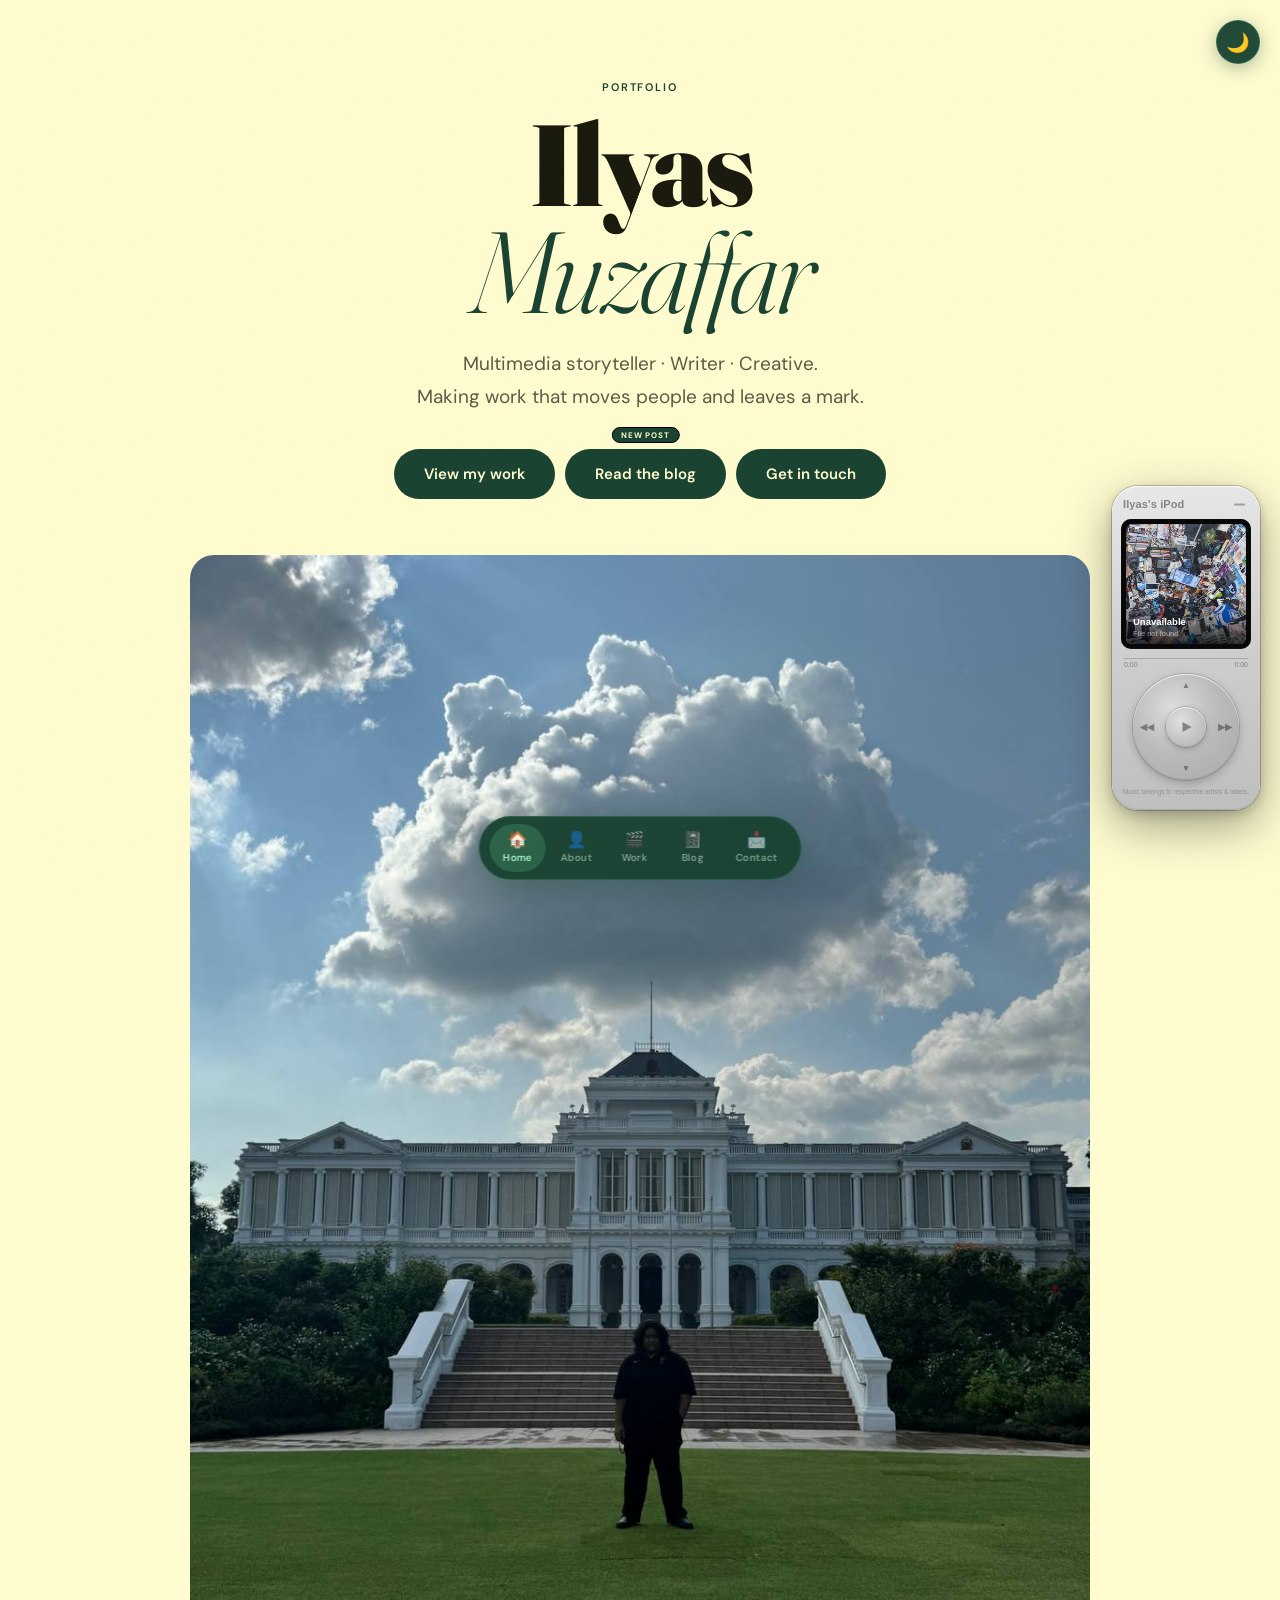
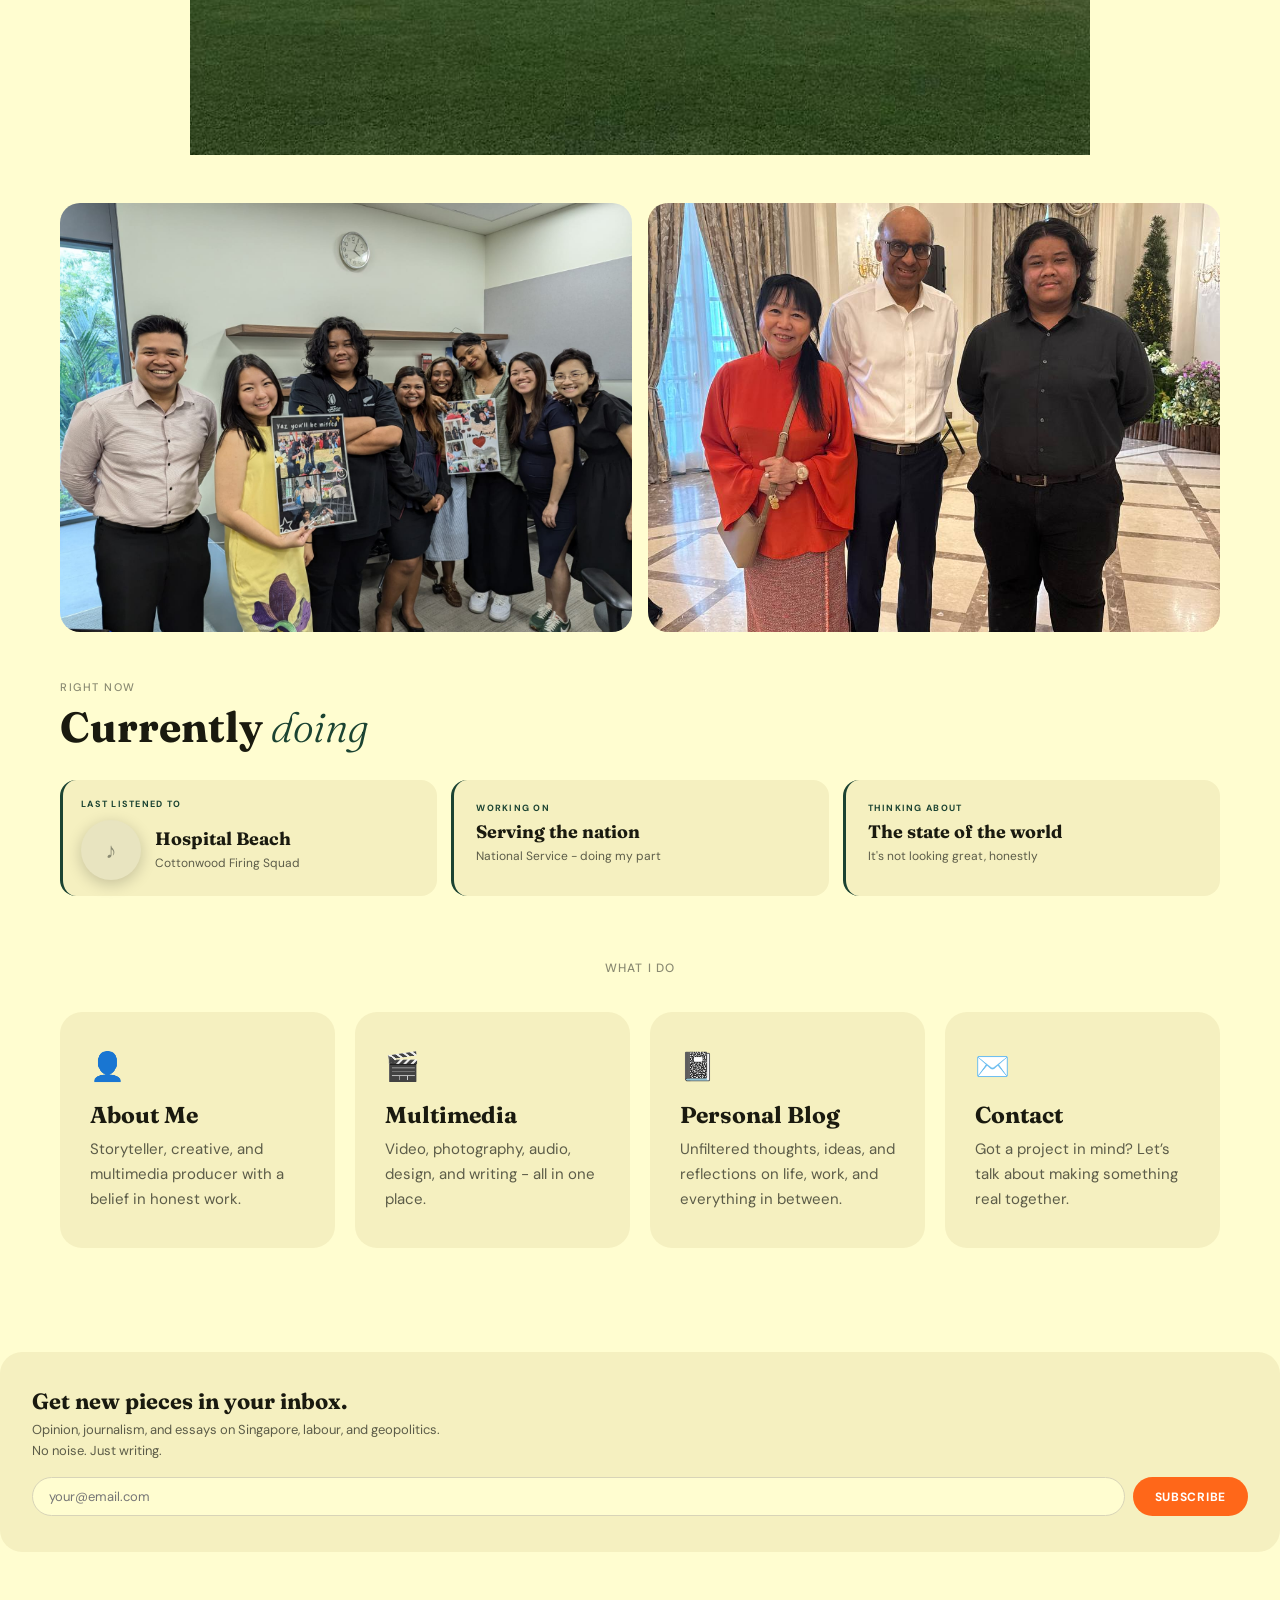
==== commit 558d726d: "Add files via upload" ====
--- a/index.html
+++ b/index.html
@@ -274,12 +274,19 @@
 .mm-sub{font-size:18px;font-weight:400;color:var(--mid);max-width:540px;line-height:1.65;margin-top:16px}
 .sec-lbl{font-size:11px;font-weight:600;letter-spacing:0.14em;text-transform:uppercase;color:var(--teal);padding:0 28px;max-width:1080px;margin:0 auto 20px;display:flex;align-items:center;gap:12px}
 .sec-lbl::after{content:"";flex:1;height:1px;background:rgba(46,139,122,0.3)}
-.work-cols{display:grid;grid-template-columns:1fr 1fr;gap:0;max-width:1400px;margin:0 auto;align-items:start}
-.work-col-videos{border-right:1px solid var(--line);padding-right:0}
-.work-col-writing{padding-left:0}
-.work-col-videos .vgrid{grid-template-columns:1fr;padding:0 28px 48px}
-.work-col-writing .wr-list{padding:0 28px 80px}
-.work-col-videos .sec-lbl,.work-col-writing .sec-lbl{max-width:none}
+.work-cols{display:none}
+.work-section{border-top:1px solid var(--rule,#e0dccc);max-width:1080px;margin:0 auto;}
+.work-section:last-child{border-bottom:1px solid var(--rule,#e0dccc);margin-bottom:48px;}
+.work-sec-hdr{width:100%;display:flex;align-items:center;gap:10px;padding:18px 28px;background:none;border:none;cursor:pointer;font-family:var(--sans);text-align:left;transition:background 0.18s;}
+.work-sec-hdr:hover{background:rgba(0,0,0,0.02);}
+.work-sec-label{font-size:11px;font-weight:700;letter-spacing:0.14em;text-transform:uppercase;color:var(--teal);}
+.work-sec-count{font-size:11px;font-weight:500;color:var(--mid);opacity:0.6;}
+.work-sec-chevron{margin-left:auto;font-size:20px;color:var(--mid);transition:transform 0.25s cubic-bezier(0.25,0.46,0.45,0.94);line-height:1;display:inline-block;}
+.work-sec-body{overflow:hidden;transition:max-height 0.35s cubic-bezier(0.25,0.46,0.45,0.94);}
+.work-sec-body.collapsed{max-height:0!important;}
+.work-sec-hdr[aria-expanded="false"] .work-sec-chevron{transform:rotate(-90deg);}
+.work-section .vgrid{padding:0 28px 32px;grid-template-columns:repeat(auto-fill,minmax(280px,1fr));}
+.work-section .wr-list{padding:0 28px 32px;}
 .vgrid{display:grid;grid-template-columns:repeat(auto-fill,minmax(300px,1fr));gap:20px;padding:0 28px 48px;max-width:1080px;margin:0 auto}
 .vc{background:var(--card);border-radius:18px;overflow:hidden;cursor:pointer;transition:transform 0.3s cubic-bezier(0.25,0.46,0.45,0.94),box-shadow 0.3s ease;border:none;width:100%;text-align:left;font-family:var(--sans)}
 .vc:hover{transform:translateY(-5px) scale(1.015);box-shadow:0 20px 48px rgba(0,0,0,0.11)}
@@ -733,6 +740,36 @@
 .blog-btn-wrap{position:relative;display:inline-block}
 .btn-new-tag{position:absolute;top:-22px;left:50%;transform:translateX(-50%);font-size:8px;font-weight:700;letter-spacing:0.1em;text-transform:uppercase;padding:2px 9px;border-radius:980px;background:#1B4332;color:#FFFDD0;white-space:nowrap;pointer-events:none;border:1.5px solid #000;z-index:10}
 html.dark .btn-new-tag{background:#6ee7a0;color:#0a1f12;border-color:#000}
+
+/* ── SUBSTACK RSS STRIP ── */
+.sub-strip{margin:0 28px 32px;padding:28px 24px;background:var(--card);border-radius:22px;border-left:3px solid #FF6719;}
+.sub-strip-hdr{display:flex;align-items:center;gap:12px;margin-bottom:20px;}
+.sub-strip-logo{width:28px;height:28px;border-radius:6px;background:#FF6719;display:flex;align-items:center;justify-content:center;flex-shrink:0;}
+.sub-strip-logo svg{width:16px;height:16px;fill:#fff;}
+.sub-strip-title{font-family:var(--serif);font-size:18px;font-weight:700;color:var(--ink);}
+.sub-strip-sub{font-size:12px;color:var(--mid);margin-top:1px;}
+.sub-rss-list{display:flex;flex-direction:column;gap:0;}
+.sub-rss-item{display:flex;flex-direction:column;gap:3px;padding:12px 0;border-bottom:1px solid var(--rule,#e8e4cc);text-decoration:none;color:inherit;transition:opacity 0.18s;}
+.sub-rss-item:last-child{border-bottom:none;}
+.sub-rss-item:hover{opacity:0.7;}
+.sub-rss-item-title{font-family:var(--serif);font-size:14px;font-weight:700;color:var(--ink);line-height:1.3;}
+.sub-rss-item-date{font-size:11px;color:var(--mid);font-weight:500;letter-spacing:0.03em;}
+.sub-rss-more{display:inline-flex;align-items:center;gap:6px;margin-top:16px;font-size:12px;font-weight:600;letter-spacing:0.06em;text-transform:uppercase;color:#FF6719;text-decoration:none;}
+.sub-rss-more:hover{opacity:0.7;}
+.sub-rss-loading{font-size:13px;color:var(--mid);font-style:italic;}
+/* ── SUBSTACK EMBED WIDGET ── */
+.sub-embed-wrap{margin:40px 0 0;padding:36px 32px;background:var(--card);border-radius:22px;display:flex;align-items:center;gap:32px;flex-wrap:wrap;}
+.sub-embed-text{flex:1;min-width:220px;}
+.sub-embed-hl{font-family:var(--serif);font-size:22px;font-weight:700;color:var(--ink);line-height:1.2;margin-bottom:6px;}
+.sub-embed-sub{font-size:13px;color:var(--mid);line-height:1.6;}
+.sub-embed-form{display:flex;gap:8px;flex-wrap:wrap;margin-top:16px;}
+.sub-embed-form input{flex:1;min-width:180px;font-family:var(--sans);font-size:13px;padding:10px 16px;border-radius:980px;border:1.5px solid var(--rule,#d8d4b8);background:var(--bg);color:var(--ink);outline:none;transition:border-color 0.18s;}
+.sub-embed-form input:focus{border-color:#FF6719;}
+.sub-embed-form button{font-family:var(--sans);font-size:12px;font-weight:700;letter-spacing:0.06em;text-transform:uppercase;padding:10px 22px;border-radius:980px;border:none;background:#FF6719;color:#fff;cursor:pointer;transition:background 0.18s,transform 0.18s;white-space:nowrap;}
+.sub-embed-form button:hover{background:#e55a0f;transform:translateY(-1px);}
+.sub-embed-success{font-size:13px;color:#FF6719;font-weight:600;display:none;margin-top:12px;}
+@media(max-width:560px){.sub-embed-wrap{flex-direction:column;gap:20px;}.sub-embed-form{flex-direction:column;}.sub-embed-form input,.sub-embed-form button{width:100%;}}
+
 </style>
 </head>
 <body>
@@ -832,6 +869,19 @@
       </button>
     </div>
   </div>
+
+  <!-- Substack newsletter embed -->
+  <div class="sub-embed-wrap">
+    <div class="sub-embed-text">
+      <div class="sub-embed-hl">Get new pieces in your inbox.</div>
+      <div class="sub-embed-sub">Opinion, journalism, and essays on Singapore, labour, and geopolitics.<br>No noise. Just writing.</div>
+      <div class="sub-embed-form">
+        <input type="email" id="sub-email-input" placeholder="your@email.com" />
+        <button onclick="substackSubscribe()">Subscribe</button>
+      </div>
+      <div class="sub-embed-success" id="sub-success">✓ Check your inbox to confirm!</div>
+    </div>
+  </div>
 </div>
 
 <!-- ============================================================
@@ -891,14 +941,24 @@
     <h1 class="mm-title">Video, writing &amp;<br><em>creative work.</em></h1>
     <p class="mm-sub">Everything I make - video productions, written pieces, photography, podcasts, and more.</p>
   </div>
-  <div class="work-cols">
-    <div class="work-col-videos">
-      <p class="sec-lbl">Videos</p>
+  <div class="work-section" id="sec-writing">
+    <button class="work-sec-hdr" onclick="toggleWorkSec('sec-writing')" aria-expanded="true">
+      <span class="work-sec-label">Writing</span>
+      <span class="work-sec-count" id="writing-count"></span>
+      <span class="work-sec-chevron">&#8964;</span>
+    </button>
+    <div class="work-sec-body" id="body-sec-writing">
+      <div class="wr-list" id="wr-list"></div>
+    </div>
+  </div>
+  <div class="work-section" id="sec-videos">
+    <button class="work-sec-hdr" onclick="toggleWorkSec('sec-videos')" aria-expanded="true">
+      <span class="work-sec-label">Videos</span>
+      <span class="work-sec-count" id="videos-count"></span>
+      <span class="work-sec-chevron">&#8964;</span>
+    </button>
+    <div class="work-sec-body" id="body-sec-videos">
       <div class="vgrid" id="vgrid"></div>
-    </div>
-    <div class="work-col-writing">
-      <p class="sec-lbl">Writing</p>
-      <div class="wr-list" id="wr-list"></div>
     </div>
   </div>
 </div>
@@ -914,9 +974,26 @@
       <p class="blog-sub">Unfiltered writing on life, work, culture, and whatever is occupying my mind.</p>
     </div>
   </div>
+
+  <!-- Substack RSS feed -->
+  <div class="sub-strip" id="sub-rss-strip">
+    <div class="sub-strip-hdr">
+      <div class="sub-strip-logo">
+        <svg viewBox="0 0 24 24" xmlns="http://www.w3.org/2000/svg"><path d="M22.539 8.242H1.46V5.406h21.08v2.836zM1.46 10.812V24L12 18.11 22.54 24V10.812H1.46zM22.54 0H1.46v2.836h21.08V0z"/></svg>
+      </div>
+      <div>
+        <div class="sub-strip-title">Latest on Substack</div>
+        <div class="sub-strip-sub">ilyasmuzaffar.substack.com</div>
+      </div>
+    </div>
+    <div id="sub-rss-list" class="sub-rss-list">
+      <div class="sub-rss-loading">Loading posts…</div>
+    </div>
+    <a class="sub-rss-more" href="https://ilyasmuzaffar.substack.com" target="_blank" rel="noopener">View all on Substack →</a>
+  </div>
+
   <div class="blog-grid" id="blog-grid"></div>
 </div>
-
 <!-- ============================================================
      PAGE: CONTACT
      ============================================================ -->
@@ -1096,6 +1173,8 @@
 ];
 
 var ARTICLES=[
+  {id:"sg-dream",publishDate:"2026-03-20",title:"The Singaporean Dream",date:"20 March 2026",category:"Opinion",catColor:"#B85C38",publication:"Independent",isNew:false,excerpt:"You are born. Congratulations. Now get to work. A guided tour through the Singaporean pipeline — from PSLE to retirement — and everything hollow in between.",body:"<div class='art-lede'><p>You are born. Congratulations. Now get to work.</p></div><h2>Step One: Exist Correctly</h2><p>Before you can read, your parents are already anxious about which primary school will feed into which secondary school will feed into which JC will feed into NUS. The pipeline starts before you have a personality. By the time you do, it has already been scheduled out of you.</p><p>PSLE first. Then O Levels or A Levels or the IB if your parents have money and a point to prove. Then university. Preferably NUS, because it ranks well and because ranking is the only language in this country that matters. Then a job. Then a spouse. Then a flat. Then a child, ideally within the HDB grant window. Then another child, because the government will pay you to.</p><p>The education system is world class. You know this because it ranks well.</p><blockquote><p>It is so world class that a second, entirely separate education system exists alongside it, staffed by tutors charging a hundred and fifty dollars an hour to teach your child the same syllabus the school already teaches, but in a way that actually works.</p></blockquote><p>Parents pay twice without complaint because complaining would mean asking why the first system needs a patch, and that question has nowhere comfortable to go. The tutors drive nice cars. The teachers do not.</p><p>This is fine. This is just how it is. Your child has seven subjects and three tutors and no discernible hobbies and is nine years old.</p><p>Congrats! You did it! You are investing in their future!</p><h2>Sidetrack: ACS and the Boys Who Never Left (And Never Shut Up About It)</h2><p>And then there are the schools. Not your school. The schools. The ones with Latin mottos and colonial names that have been laundering mediocrity into prestige for over a century.</p><p>Anglo-Chinese School. Raffles Institution. Saint Joseph’s Institution. Schools named after dead missionaries and administrators who would not recognise the country they left behind, but whose names still get ironed onto blazers every year like an inheritance nobody questioned.</p><p>The boys from these schools have a specific quality. They move through Singapore like they are already running it, which they probably will be, which is the whole point. They call each other by last name as a term of endearment.</p><p>They have a handshake with their Old Boys network that they will never directly acknowledge exists but which gets them the internship, the introduction, the callback.</p><p>They went to the same school as their father and their father’s father and this is called legacy. Not nepotism. Legacy. They will correct you on this.</p><blockquote><p>The ACS boy is a studied character. He supports an English Premier League team with the fervour of someone whose actual family is from Manchester, which they are not, they are from Bishan. He has been to London once and mentions it the way other people mention a near-death experience. Formative, transformative, referenced constantly.</p></blockquote><p>He says “we” when he talks about his school, fifteen years after graduating, because it is the last place he felt the world was organised correctly and everything since has been a mild disappointment by comparison.</p><p>Underneath the blazer and the alumni dinner and the LinkedIn headline that lists his secondary school like it is a professional qualification, there is a person who is absolutely terrified that without the school’s name attached to his, nobody would find him particularly interesting.</p><p>And he is right to be terrified. Because he is not particularly interesting. He is the product of a system that told him he was exceptional for passing an exam at twelve years old and he has been living off that credit ever since.</p><h2>Til Debt Do Us Part</h2><p>At some point along the pipeline, many couples quietly stop liking each other.</p><p>In 2023, Singapore recorded over 7,000 divorces. That is roughly one divorce for every two marriages that year. The BTO flat, the shared loan, the child in Primary Two. None of it is enough to hold together two people who were rushed into permanence by a system that rewards early commitment with subsidies and punishes waiting with longer queues.</p><blockquote><p>But you do not talk about that. You go to Japan instead.</p></blockquote><h2>You Deserve A Break</h2><p>Japan is the official holiday of the Singaporean middle class. Twice a year if you can manage it. You post the food. You post the train. You post yourself in front of a vending machine looking unbothered and spontaneous, which took considerable planning.</p><p>The itinerary is a Google Sheet. Tabs for each day. Cafes sorted by neighbourhood and queue length. A backup option in case the first is full.</p><blockquote><p>You have put more strategic thought into four days in Osaka than you have ever put into whether you actually want the life you are currently living.</p></blockquote><p>You come back and you are not refreshed. You are already on the flight home building next year’s sheet.</p><h2>Your Colleagues Mean Well</h2><p>Your colleagues are not much help. They never are. The conversation at lunch follows a fixed script, rotating through three topics on a cycle so predictable you could set your watch to it.</p><p>Have you tried the new McDonald’s burger? It is the one with the sauce. It is very good. You should try it before they take it out.</p><p>Then: you book your Japan trip already? We going Osaka this time. Last year Hokkaido. Shibuya got too crowded already, very touristy. We prefer somewhere more local. Points at Google Maps. This one very atas, not many people know.</p><p>Then: your BTO ballot how? We got second queue. Quite good. Sengkang. The layout not bad, just the bomb shelter in a weird place. You applied Tengah? Tengah quite far lah but the park very nice.</p><p>Then back to the burger.</p><blockquote><p>Nobody asks what you think about anything. Nobody is being rude. This is just the dialogue tree. These are the three branches available. You can press A, B, or C. There is no option to say that you are tired, or that you are not sure this life is what you actually want, or that you read something last night that made you feel briefly and terrifyingly awake. Just select your response and be a good boy.</p></blockquote><h2>Pretty Clean. Very Safe. Kinda Hollow.</h2><p>Singapore is a very exciting place to live.</p><p>Last month got new shop open. From China one. Everything sell for two dollars. Got queue. The last shop also got queue, sell for three dollar, now close cuz of the one that sells things for two dollars.</p><p>The aunty who ran the alteration shop next door for twenty-two years is gone. Nobody queued for her. The new shop has a QR code for a loyalty programme. You scan it. You are happy. You think this is what a vibrant local economy feels like.</p><p>To be fair, there used to be more going on. The pasar malam came around twice a year and the whole neighbourhood showed up and it smelled like ramly burger and sugarcane and something frying that you could never identify but always wanted.</p><p>That is mostly gone now. Is it a sin to want apam balik, air balang and vadai?</p><blockquote><p>Also, Singlish. The one linguistic thing this country produced entirely on its own, spent decades being officially discouraged because it sounded poor and uneducated to people who found the actual population mildly embarrassing.</p></blockquote><p>The culture that survived did so despite the place, not because of it. What replaced it is a city that looks like every other wealthy city. The same malls, the same chains, the same glass towers full of the same international brands selling the same things at a price point designed for expats.</p><p>Very clean. Very liveable. Completely interchangeable with three other cities you could name.</p><p>But a list I found in an online article says we rank high. So we must be doing well.</p><h2>You Deserve This (You Absolutely Do Not Deserve This)</h2><p>You also go to concerts now. Singapore gets the big ones occasionally, when the government decides culture is good for GDP.</p><p>You buy the ticket six months in advance. You stand in the crowd. The artist plays the first chord of the song you have loved for four years and you immediately take out your phone and begin recording a video you will never watch.</p><blockquote><p>You record the entire song. You post fifteen seconds of it. The rest of your camera roll is vertical footage of a stage you were physically present at and did not see. You were there. You have evidence. That is the important part.</p></blockquote><h2>Retail Therapy</h2><p>This is what passes for joy here. The treat economy. The tasting menu you saved three months for.</p><p>The Stanley Cup. Or is it Owala now? Who the fuck cares. You already bought both.</p><p>The limited edition collaboration between a fast food chain and a cartoon character you do not care about but queued an hour for anyway.</p><p>The Pop Mart blind box you shook three times before buying, hoping for the rare one. It’s just gambling with better packaging btw.</p><p>The Labubu keychain clipped to your Longchamp.</p><p>The Sonny Angel you impulse bought because it was only twelve dollars and you had a bad week and it is small and it will not judge you. I will though.</p><blockquote><p>The perfect medicine. Just enough dopamine to get you back to your desk on Monday without asking any difficult questions about why you need to go back to your desk on Monday. A sedated proletariat is a productive one. But you’re happy, you think.</p></blockquote><h2>You Made It! Now What?</h2><p>And then you retire. Officially at 63, soon 65, whenever the government finishes moving the finish line. You collect your CPF. You finally have time. Your body, having received this information, immediately files for bankruptcy.</p><p>Your knees go first. Then the back that spent four decades load-bearing your open-plan office ambitions. Then the stomach, which apparently cannot handle the hawker food it tolerated for forty years because it, too, has decided to start having preferences now that it is too late to act on them.</p><blockquote><p>After a lifetime of being told to delay the holiday, delay the hobby, delay the version of yourself that actually wanted things, you reach the finish line and discover that the delay was the point. You are very good at waiting. You’re Singaporean so of course you are. But you have no idea what you were waiting for.</p></blockquote><p>You make a mental note to think about it. You watch some YouTube. You go to bed at nine because what else is there. You have become, at last, completely free, and you are also completely unprepared for what freedom requires. Which is knowing what you want. And you don’t.</p><p>You did everything right. Everyone says so. So does the flat. So does the joint account, or what is left of it after the divorce.</p><p>Nobody said it would feel so empty.</p>"},
+  {id:"sg-growth",publishDate:"2026-03-19",title:"The Wrong Kind of Growth",date:"19 March 2026",category:"Opinion",catColor:"#B85C38",publication:"Independent",isNew:false,excerpt:"Malay birth rates are the highest in Singapore. Their population share keeps falling. A documented account of how immigration policy is calibrated by race, and what that means.",body:"<div class='art-lede'><p>Malay birth rates are the highest in Singapore. Their population share keeps falling. Funny how that works.</p></div><p>There is a sentence in a 2013 speech by Grace Fu, then Minister in the Prime Minister’s Office, that deserves more attention than it typically gets. Delivered to Parliament during the Population White Paper debate, it reads: “We recognise the need to maintain the racial balance in Singapore’s population in order to preserve social stability. The pace and profile of our immigration intake have been calibrated to preserve this racial balance.”</p><blockquote><p>Calibrated. That is a very specific word. It does not mean organic. It means deliberate, measured, and purpose-built.</p></blockquote><p>The racial balance being preserved is a supermajority of ethnic Chinese at around 74 to 75 percent of the resident population. This has been the case since independence. It has not budged.</p><h2>A Note Before We Proceed</h2><p>This is not a Malay nationalist piece. The problem with calibrating immigration by race is not that it disadvantages one racial community specifically. The problem is that it treats human beings as demographic inputs to be managed, sorts them by ethnicity for state purposes, and uses the language of multicultural harmony to describe what is functionally an exercise in ethnic arithmetic. That is worth criticising regardless of which community ends up on the short end.</p><h2>The Numbers That Don’t Add Up</h2><p>In 2024, Singapore’s resident total fertility rate broke down as follows: Chinese at 0.83, Malays at 1.58, and Indians at 0.91. Malays are reproducing at nearly double the rate of Chinese Singaporeans. On any demographic logic that treats all citizens equally the Malay share of the population should be rising.</p><p>It is not.</p><p>Grace Fu cited the Malay share of the citizen population as “stable” at around 15 percent. That is technically accurate. But the Malay share of Singapore’s total population including non-resident foreign workers stands at approximately 13.5 percent and has declined from around 15 percent in 1970. The difference is accounted for by decades of importing overwhelmingly non-Malay labour from South and East Asia.</p><blockquote><p>The citizen share at 15 percent is not a natural equilibrium. It is a managed ceiling. Without racial calibration the citizen share would almost certainly be higher given the sustained TFR differential. The stability is engineered. That is not a radical inference. It is what Grace Fu confirmed in Parliament.</p></blockquote><h2>The 1989 Memo Nobody Talks About</h2><p>In 1989 the Straits Times reported on an internal government study calculating Singapore’s population “deficit” by race for 1975 to 1988. The total deficit was about 121,000, with the greatest shortfall of 115,000 suffered by the Chinese, followed by 3,800 Indians and 2,400 Malays.</p><p>The original article sits behind an archive paywall but is cited in a peer-reviewed paper by Mark Frost in the Journal of Ethnic and Migration Studies. It has not been disputed.</p><blockquote><p>This is a planning document that sorted human beings into racial columns and identified how many of each kind the country needed. The immigration push that followed reflected those numbers. This was not a bureaucratic accident. It was a state policy reported in the national newspaper.</p></blockquote><h2>Traditional Sources and Non-Traditional Sources</h2><p>Singapore’s foreign manpower system divides workers into “traditional source” and “non-traditional source” categories. The distinction determines housing rights, employment sectors, and pathways to permanent residency and citizenship.</p><p>Malaysian Chinese have long been classified as “traditional source workers” and given preferential treatment in housing and employment. They integrate smoothly because the system was designed for them.</p><p>Malay workers from Malaysia and Indonesia, where Malays form the majority population and represent the largest potential pool of Malay immigration in the region, are not classified the same way. Non-traditional source work permit holders were restricted to construction and marine shipyard sectors and barred from public housing, structurally severing them from any residency pipeline.</p><blockquote><p>The result: only 3.5% of the resident population born outside Singapore are Malays as of 2020. If you wanted to design a system that kept Malay population share suppressed while maintaining Chinese share through immigration you would design something that looks very much like this.</p></blockquote><h2>The Malay Fertility Advantage That Does Not Help Malays</h2><p>When Chinese birth rates fell sharply in the 1970s and Malay rates remained higher the Malay share of the population rose to 14.5% in the late 1960s, reversing a long colonial-era decline. From the 1980s onwards the government’s immigration policy shifted and the number of immigrants rose sharply.</p><blockquote><p>The coincidence of timing is striking. The moment Malays started gaining demographic ground through entirely legitimate biological means the immigration taps opened. The racial balance was calibrated back. The government does not dispute that immigration is used to maintain ethnic ratios. The dispute is over whether that is acceptable.</p></blockquote><h2>The Language of Stability</h2><p>Grace Fu’s speech frames all of this as necessary for “social stability.” The implication is that a higher Malay population share would be destabilising.</p><p>The Constitution of Singapore recognises Malays as the indigenous people of the island. Malay is the national language. The national anthem is in Malay. And yet a rising Malay demographic share is framed as a threat rather than as the natural unfolding of an indigenous community’s social life. One prominent scholar has labelled official efforts to maintain the ethnic status quo a governmental “fetish.” The academic literature takes this seriously. The domestic political conversation, somewhat less so.</p><h2>Why States Do This</h2><p>Singapore is not the first government to discover that immigration is a useful tool for managing a population that refuses to shrink on its own. Israel offers the most instructive comparison. The Law of Return, passed in 1950, grants Jews and their qualifying family members the right to immigrate to Israel and acquire citizenship. The explicit purpose from the beginning was to build and maintain a Jewish demographic majority in a state surrounded by Arab-majority neighbours. Israeli government concern about the rapid growth of the Palestinian population affects a wide range of policies. Arabs have a higher fertility rate and will eventually outnumber Jews if the state does not actively manage the composition of its population through immigration and territorial control. The Israeli state does not describe this as ethnic engineering. It describes it as national survival. The logic is identical to Singapore’s. A majority community with a fertility disadvantage uses state-controlled immigration to maintain its demographic position against a minority with a higher birth rate. The justification shifts, security here, stability there, but the mechanism is the same.</p><blockquote><p>What distinguishes Singapore is the audacity of the framing. Israel at least admits it is a Jewish state built for Jewish people. Singapore was founded on a pledge of racial and religious equality, with racial integration embedded into the Constitution and the national identity. The multicultural branding is sincere enough that most people inside and outside Singapore accept it at face value. The calibration of immigration by race sits inside that branding like a structural beam nobody is supposed to notice. You only see it when you look at who gets in and who does not.</p></blockquote><h2>What ‘Racial Balance’ Actually Means</h2><p>The government frames racial balance as a multicultural virtue. But if the Chinese community sits permanently at 74 to 75 percent of the population and immigration is calibrated to hold it there, what is actually being preserved is majority dominance. Diversity is the justification. Hegemony is the result.</p><p>Research analysing Singapore’s immigration history has concluded that the PAP government uses immigration policy to maintain Chinese ethnic hegemony at the expense of the most disadvantaged ethnic minority. Malays remain the most economically disadvantaged major ethnic group in Singapore by most standard measures. A demographic policy that holds their population share in check means structural disadvantages are never corrected by numbers alone.</p><blockquote><p>A racial immigration policy that maintains a demographic ceiling is not race-neutral. It is class policy wearing multicultural clothes.</p></blockquote><h2>What It Looks Like on the Ground</h2><p>There are approximately 514,000 Chinese nationals living in Singapore as of 2020, constituting 18 percent of the country’s foreign-born population. That is not a small enclave. It is a significant population with its own consumption patterns and commercial ecosystem. Walk into any neighbourhood mall and you might encounter what one commentator described as a “mini Chinatown”, menus and signage in Chinese characters with little to no translation for non-Chinese-speaking residents.</p><p>When trade minister Gan Kim Yong was pressed on this in Parliament in January 2026 he cited figures showing locals owned nearly 90 percent of registered retail businesses while Chinese nationals accounted for 3 percent. Critics noted this misses the point: foreign chains may be numerically few but they occupy high-footfall locations with multiple outlets, creating the visible impression of crowding out local operators.</p><blockquote><p>The government reached for a statistic. The statistic did not answer the question being asked. The Malay hawker stall does not get a Belt and Road Initiative. There is a Chagee next door.</p></blockquote><h2>The Housing Policy That Only Applies to the Poor</h2><p>The Ethnic Integration Policy, introduced in 1989, limits the percentage of any HDB block that can be occupied by a given ethnicity. Four in five Singaporeans live in HDB flats. For them the policy is mandatory. For everyone who can afford private property it is not. When asked in Parliament about applying ethnic quotas to private estates Lawrence Wong said in 2020 it would have “major implications” for the property market.</p><blockquote><p>So racial engineering is a principle important enough to apply to every working-class family buying a flat but not important enough to apply to anyone buying a condominium.</p></blockquote><p>When the Malay quota for a block is filled a Malay household can only sell to non-Malays, reducing the buyer pool and depressing prices. A 2012 study found that Chinese-constrained HDB units were 5 to 8 percent more expensive than equivalent Malay or Indian-constrained properties. The policy designed to ensure racial harmony has a measurable financial cost. It falls on the people with the fewest choices.</p><h2>The Ideology Behind the Arithmetic</h2><p>The demographic policy has an intellectual author who was quite happy to explain it. Lee Kuan Yew said in remarks published in the Straits Times in 1999: “If, for instance, you put in a Malay officer who’s very religious and who has family ties in Malaysia in charge of a machine gun unit, that’s a very tricky business. We’ve got to know his background.” The implication was that Malay loyalty was conditional in a way Chinese or Indian loyalty was not. This view shaped military posting policy for decades.</p><p>In a 2009 National Geographic interview LKY questioned whether Muslim neighbours would share food with non-Muslims during a famine and described the adoption of the hijab as being done “for no rhyme or reason.” The Association of Muslim Professionals called the remarks “hurtful and potentially divisive.” The government called them a “hiccup.”</p><blockquote><p>This is the ideology that underwrites the arithmetic. When Grace Fu says immigration is calibrated to preserve racial balance what she is protecting is a hierarchy designed in and justified by language like this.</p></blockquote><h2>The Reserved Election That Was Not Really an Election</h2><p>In 2016 Parliament amended the Constitution to introduce a reserved presidency for racial communities that had not held the office in five consecutive terms. The 2017 election was reserved for Malay candidates.</p><p>What it produced was a walkover. Halimah Yacob was declared elected without a vote after two other Malay candidates were disqualified for failing to meet criteria requiring private sector nominees to have led a company with at least S$500 million in average shareholder equity. Social media monitoring found 83 percent negative sentiment. The hashtag #NotMyPresident circulated widely.</p><blockquote><p>The government introduced a mechanism to guarantee Malay representation. It then designed the eligibility criteria in a way that left only its preferred candidate standing. Representation was managed. Not guaranteed. Not expanded. Managed.</p></blockquote><h2>The One Thing Grace Fu Did Not Mention</h2><p>In the same speech Grace Fu noted that the Malay share of the citizen population had been “stable” at around 15 percent. That stability was not achieved by doing nothing. It was achieved by directing enough Malay immigration to hold a floor while directing enough Chinese immigration to hold a ceiling. The managed stability is itself a product of racial engineering even when cited as evidence of fairness.</p><p>The question that was not asked in Parliament and rarely asked anywhere is what the Malay share of the population would look like if immigration were genuinely race-neutral. Given the TFR differentials and the potential immigration pool from Malay-majority Indonesia and Malaysia the answer is almost certainly: considerably higher than 13.5 percent.</p><blockquote><p>That answer is why the policy exists.</p></blockquote><h2>So What Now?</h2><p>Asking “So what now?” about Singapore’s demographic policy is a little like asking what you should do about the weather. The people who set it have been in power for sixty years. The people most affected by it are the least positioned to change it. And the policy itself has been so thoroughly laundered through the language of multiracialism and social stability that most Singaporeans, including many Malays, have internalised it as a feature rather than a bug.</p><p>The honest answer is that nothing changes quickly here. Electoral politics in Singapore does not produce the kind of pressure that forces a policy reversal on something this structurally embedded. The Workers’ Party, the most credible opposition force in Parliament, has been careful not to push racial politics too hard, and with good reason. The PAP has spent decades framing any challenge to the racial status quo as an existential threat to social harmony. That framing works. It is designed to.</p><p>What can change, incrementally, is the conversation. The Grace Fu speech was made in 2013 but it was not widely scrutinised until researchers and independent journalists started pulling the thread. The 1989 racial deficit memo sat in an archive for decades before it appeared in peer-reviewed literature. The EIP’s class bias has been documented in academic papers that most Singaporeans will never read. These are not secrets. They are just inconveniently located.</p><blockquote><p>The most realistic near-term demand is not an end to immigration management but transparency about it. If the government is going to calibrate immigration by race it should say so in the Population White Paper rather than in a parliamentary clarification delivered to allay minority fears. If the EIP applies to HDB buyers it should apply consistently. If Mendaki is a state-backed solution to structural inequality it should be funded like one rather than through the payslips of the community it is meant to serve. None of that is revolution. It is just accounting. The state is very good at accounting when the numbers suit it. It should try the same approach with its own policies.</p></blockquote><div class='art-refs'><h3>References</h3><ul><li><a href='https://www.nas.gov.sg/archivesonline/speeches/record-details/81c4e0c9-115d-11e3-83d5-0050568939ad' target='_blank' rel='noopener'>[1] Grace Fu, Speech on Population White Paper, Parliament of Singapore, 5 February 2013</a></li><li><a href='https://www.strategygroup.gov.sg/files/media-centre/publications/population-in-brief-2025.pdf' target='_blank' rel='noopener'>[2] Singapore Strategy Group, Population in Brief 2025</a></li><li><a href='https://en.wikipedia.org/wiki/Demographics_of_Singapore' target='_blank' rel='noopener'>[3] Wikipedia — Demographics of Singapore</a></li><li><a href='https://en.wikipedia.org/wiki/Malay_Singaporeans' target='_blank' rel='noopener'>[4] Wikipedia — Malay Singaporeans</a></li><li><a href='https://discovery.ucl.ac.uk/10106043/3/Frost_Singapore%20revised%20300320.pdf' target='_blank' rel='noopener'>[5] Mark Frost, Journal of Ethnic and Migration Studies (2021)</a></li><li><a href='https://thedocs.worldbank.org/en/doc/080a4bc64cc8a9eb8a2a0e98d97a260a-0050062023/original/WDR-Immigration-in-Singapore-FORMATTED.pdf' target='_blank' rel='noopener'>[6] World Bank — Immigration in Singapore</a></li><li><a href='https://aacs.ccny.cuny.edu/2016conference/Papers/Racial%20Hegemony_MillanFetzer.pdf' target='_blank' rel='noopener'>[7] Fetzer &amp; Millan — Racial Hegemony and Immigration Policy in Singapore (2016)</a></li><li><a href='https://karyawan.sg/2020-census-a-community-perspective' target='_blank' rel='noopener'>[8] AMP Singapore — 2020 Census: A Community Perspective</a></li><li><a href='https://en.wikipedia.org/wiki/Chinese_nationals_in_Singapore' target='_blank' rel='noopener'>[9] Wikipedia — Chinese nationals in Singapore</a></li><li><a href='https://www.ricemedia.co/singapore-isnt-a-chinese-nation-so-why-do-some-food-chains-act-like-it/' target='_blank' rel='noopener'>[10] Rice Media — Singapore Isn’t a Chinese Nation (January 2026)</a></li><li><a href='https://www.hdb.gov.sg/residential/buying-a-flat/buying-procedure-for-resale-flats/plan-source-and-contract/planning-considerations/eip-spr-quota' target='_blank' rel='noopener'>[11] HDB — Ethnic Integration Policy and SPR Quota</a></li><li><a href='https://mothership.sg/2020/01/imposing-ethnic-quota-on-foreigners-in-private-estates-will-have-major-implications-for-property-market-lawrence-wong/' target='_blank' rel='noopener'>[12] Mothership — Lawrence Wong on ethnic quota in private estates (2020)</a></li><li><a href='https://classic.austlii.edu.au/au/journals/UNSWLawJlStuS/2019/2.html' target='_blank' rel='noopener'>[13] Harrison Chen — Singapore’s Ethnic Integration Policy, UNSW (2019)</a></li><li><a href='https://en.wikiquote.org/wiki/Lee_Kuan_Yew' target='_blank' rel='noopener'>[14] Lee Kuan Yew, Straits Times, 19 September 1999 — via Wikiquote</a></li><li><a href='https://www.theonlinecitizen.com/2011/03/08/wheres-the-apology-mm/' target='_blank' rel='noopener'>[15] The Online Citizen — Where’s the apology, MM? (2011)</a></li><li><a href='https://en.wikipedia.org/wiki/2017_Singaporean_presidential_election' target='_blank' rel='noopener'>[16] Wikipedia — 2017 Singaporean presidential election</a></li><li><a href='https://www.migrationpolicy.org/article/israel-balancing-demographics-jewish-state' target='_blank' rel='noopener'>[17] Migration Policy Institute — Israel: Balancing Demographics in the Jewish State</a></li><li><a href='https://en.wikipedia.org/wiki/Law_of_Return' target='_blank' rel='noopener'>[18] Wikipedia — Law of Return</a></li></ul></div>"},
   {id:"apocalypse-business-plan",publishDate:"2026-03-10",title:"The Apocalypse Has a Business Plan",date:"10 March 2026",category:"Opinion",catColor:"#B85C38",publication:"Independent",isNew:false,excerpt:"Somewhere on the other side of the globe a group of very serious people are breeding cows specifically to hasten the biblical end of days. This is not a conspiracy theory. It is documented institutional activity.",body:"<div class='art-lede'><p>Someone is out there trying to end the world.</p></div><p>So here we are. In a world where Singaporeans are arguing about [Insert relevant topic I don’t care about here], somewhere on the other side of the globe a group of very serious people are breeding cows specifically to hasten the biblical end of days.</p><p>Let me explain.</p><h2>A Quick Primer on the End of Days For the Uninitiated</h2><p>In evangelical Christian theology (particularly the American dispensationalist variety that gave us televangelists and the Left Behind book series) history is essentially a countdown clock. Jesus returns. A final war is fought. The Antichrist shows up. Believers get raptured to heaven. Everyone else has a very bad Tuesday.</p><p>This is not fringe stuff. According to Pew Research, around 41% of Americans believe Jesus will definitely or probably return before 2050. That is not a small number. That is hundreds of millions of people who think we are in the final act.</p><p>For this to happen, certain things need to fall into place first. Among them: Jews returning to Israel (done), Jerusalem under Jewish control (done), and the rebuilding of the Third Temple on a site currently occupied by one of Islam’s holiest mosques.</p><p>And then there are the cows.</p><h2>The Cow Situation</h2><p>In September 2022 five red heifers were flown from Texas to Israel. Not metaphorically. Actual cows on a plane. They were transported by the Temple Institute (a Jerusalem-based organisation dedicated to preparing for the rebuilding of the Third Temple) because without the ashes of a ritually perfect red heifer you cannot purify the priesthood and without a purified priesthood you cannot restart the Temple service and without the Temple service you cannot really get the End Times properly going.</p><p>Rabbinic tradition holds that only nine red heifers have been sacrificed since the time of Moses and that the tenth will be sacrificed by the Messiah himself. So the arrival of five potentially eligible candidates in Shiloh (ancient seat of the biblical Judges) was kind of a big deal for prophecy watchers globally.</p><blockquote><p>Hamas reportedly cited the red heifers as one of the factors behind the October 7 2023 attacks believing that the Al-Aqsa Mosque would be in danger if they were used as part of efforts to build the Third Temple. Think about it. A theological livestock programme in Texas with consequences in Gaza. What are we doing here?</p></blockquote><p>By August 2025 all five of the original Texas heifers had been disqualified. The Temple Institute announced the disqualification but prophecy watchers were quick to note the breeding programme continues with at least a dozen more animals in the pipeline. The search is ongoing. The altar which has reportedly already been built and kept in a secret location is waiting.</p><p>This is not a conspiracy theory. It is documented institutional activity by people who will tell you exactly what they are doing and why.</p><h2>Enter the Americans</h2><p>If you want to understand why any of this has geopolitical weight you need to meet Pastor John Hagee of San Antonio Texas (founder of Christians United for Israel or CUFI) which is somehow both the largest Zionist organisation in the United States and a group that many Jewish commentators describe as not actually having Jewish interests at heart.</p><p>For twenty years Hagee built CUFI into the most powerful pro-Israel organisation in America dwarfing AIPAC. But CUFI has its own unique agenda for Israel which has little to do with the interests of Jews religious or secular. It wants Jews to move to Israel to hasten the End Times and bring the Second Coming of Christ.</p><blockquote><p>This is where the dry humour becomes a bit difficult to maintain because we are genuinely talking about an organisation with over ten million members that has shaped American foreign policy on the basis of wanting to accelerate a biblical timeline that ends with Jewish people either converting to Christianity or going to hell. And Israeli politicians keep showing up to their conferences anyway because the military funding is very useful.</p></blockquote><p>Within one month of the October 7 attacks CUFI raised $2.65 million. The estimated $50 million raised by American Christian Zionist organisations between 2008 and 2018 has supplemented American military and diplomatic patronage of Israel making it the largest annual recipient of direct US economic and military assistance since 1976.</p><p>From my perspective this is almost too clean. A theological movement that conveniently aligns with arms exports. American weapons manufacturers are not exactly losing sleep over the rapture but they are doing very well out of the geopolitics it produces. The military-industrial complex and the End Times movement are not the same thing but they share a calendar and a budget.</p><p>Christian Zionism as exercised through CUFI has meant unbridled support for Israel as a Jewish state alignment with the most far-right political forces in Israeli society and backing of policies that critics describe as ethnic cleansing. One scholar noted it transforms a seventy-year struggle for political and human rights into a mythic ahistorical world-ending religious conflict which is super dehumanising to Palestinians Muslims and Jews but also extremely dangerous when you are using the tools of statecraft to basically pursue the end of the world.</p><h2>The Israeli Far Right Has its Own Version of This</h2><p>Now here is where it gets uncomfortable even for those who have been nodding along from a secular Zionist perspective. Because the End Times agenda is not just being driven by Texan pastors. Some of it is coming from inside the government.</p><p>Israeli Finance Minister Bezalel Smotrich stood before thousands at a Jerusalem Day rally in May 2025 and declared the government’s intention to “expand Israel’s borders, bring about complete redemption, and rebuild the Temple here”. This from a stage where the crowd had just finished chanting “death to Arabs” while marching through the Old City.</p><blockquote><p>Calls to destroy Al-Aqsa Mosque and replace it with a Third Jewish Temple were once fringe rhetoric of Temple Mount activist groups. But in recent years many of those groups have gained significant influence with supporters and members now holding seats in Israel’s parliament and cabinet.</p></blockquote><p>National Security Minister Itamar Ben-Gvir. A man with a documented history of convictions for incitement to racism and who until 2020 had a portrait of Baruch Goldstein (a Jewish extremist who massacred 29 Palestinian worshippers in 1994) on his living room wall, has led hundreds of settlers into Al-Aqsa and implemented policies allowing Jewish prayer at the site in open defiance of the longstanding status quo.</p><p>Third Temple activism has grown in intensity since the October 7 2023 Hamas onslaught. The vision of Israel in the messianic age according to researchers is essentially a theocratic state that operates according to Torah law.</p><p>So to summarise: you have an American evangelical movement with ten million members funnelling money toward Israeli settlement and military activity because they believe it will bring about the Second Coming. You have Israeli government ministers openly calling for the Temple’s reconstruction on land currently occupied by a mosque that 1.8 billion Muslims consider sacred. And you have a team of agricultural specialists in Shiloh caring for cows with the specific intention of using their ashes to consecrate the project.</p><p>Normal Tuesday.</p><h2>The Conspiracy Layer (You Asked For It)</h2><p>Let us be clear about what is conspiracy and what is documented.</p><p><strong>Documented:</strong> CUFI is real. The Temple Institute is real. The red heifers are real. Ben-Gvir’s Temple Mount visits are real. Smotrich’s speech is real. US Ambassador Mike Huckabee told Tucker Carlson that Israel has a biblical right to land from the Nile to the Euphrates which would encompass Lebanon Syria Jordan and parts of Saudi Arabia. He later called it “somewhat hyperbolic” which is one way to describe it.</p><p><strong>Conspiracy territory:</strong> Some circles claim this is all part of a deliberate elite plan to manufacture a clash of civilisations. The red heifers, the Third Temple movement and evangelical political influence are coordinated instruments of capital to keep the Middle East in profitable instability. The arms manufacturers win. The fossil fuel states win. Democracy and working class people in Palestine, Syria, Iran, Iraq and frankly everywhere else lose.</p><blockquote><p>Is there evidence of explicit coordination? Not in the way conspiracy boards suggest. But you do not need a secret cabal when incentive structures do the same work. When military aid correlates with theological lobbying and oil interests and Israeli far-right electoral politics you do not need anyone to be in a room together pulling strings. The system does it on its own. Karl Marx called this kind of thing ideology.</p></blockquote><p>There is a concept in socialist theory about how religious movements can be weaponised to serve material ends while believers remain entirely sincere. The evangelical farmer in Indiana genuinely loves God and wants to bring Jesus back. The arms lobbyist in Washington does not care either way but the farmer’s political activity is very useful. Antonio Gramsci called this kind of arrangement hegemony. Where one class’s worldview becomes so dominant it shapes everyone else’s behaviour including people who gain nothing from it.</p><h2>What This All Means</h2><p>The average Singaporean reading about red heifers and Temple Mount and the End Times is probably reacting the same way they react to most things: by wondering how it affects HDB prices. Which is fair enough honestly. Maslow’s hierarchy is real and resale prices aren’t getting cheaper.</p><p>From my standpoint the End Times movement is a masterclass in how genuine human suffering and genuine religious faith get converted into political fuel for projects that serve neither the faithful nor the suffering.</p><p>Palestinian families are being displaced from land that American evangelical donors helped finance settlers to seize. Not because CUFI members hate Palestinians personally but because theological logic requires a greater Israel for the prophecy to proceed. Jewish communities in Israel are being governed by ministers whose messianic nationalism would frighten most secular Israelis not because the Israeli public voted for theocracy but because coalition arithmetic in a fragmented democracy hands power to whoever holds the key seat.</p><p>And somewhere in Shiloh a Texan farmer is very carefully making sure nobody accidentally saddles a cow.</p><blockquote><p>The correct response to all of this is not to dismiss religious belief as irrational. It is to ask who benefits materially from that belief being expressed in this particular political form at this particular moment in history. Then follow the money and the weapons until you find the answer. It is usually not God. It is usually Raytheon.</p></blockquote><div class='art-refs'><h3>Sources &amp; Further Reading</h3><ul><li><a href='https://templeinstitute.org' target='_blank' rel='noopener'>Temple Institute official site</a></li><li><a href='https://www.pewresearch.org/religion/2010/02/04/jesus-christs-return-to-earth/' target='_blank' rel='noopener'>Pew Research on American belief in Jesus’s return</a></li><li><a href='https://cbn.com/news/israel/first-time-after-2000-years-israels-biblical-red-heifers-attract-world-attention' target='_blank' rel='noopener'>CBN News on red heifers in Shiloh</a></li><li><a href='https://forward.com/opinion/603310/john-hagee-christian-zionist-iran-israel/' target='_blank' rel='noopener'>The Forward on John Hagee</a></li><li><a href='https://www.fletcherforum.org/home/3/21/2025/american-christian-zionism-and-israeli-palestinian-relations' target='_blank' rel='noopener'>Fletcher Forum on Christian Zionism and US-Israel relations</a></li><li><a href='https://inthesetimes.com/article/christians-united-for-israel-zionism-john-hagee-donald-trump-israel-palestine-iran' target='_blank' rel='noopener'>In These Times on CUFI and Trump</a></li><li><a href='https://en.wikipedia.org/wiki/Christians_United_for_Israel' target='_blank' rel='noopener'>Wikipedia on CUFI</a></li><li><a href='https://en.wikipedia.org/wiki/Itamar_Ben-Gvir' target='_blank' rel='noopener'>Wikipedia on Itamar Ben-Gvir</a></li><li><a href='https://www.middleeasteye.net/news/israel-closer-building-third-temple' target='_blank' rel='noopener'>Middle East Eye on Third Temple movement</a></li><li><a href='https://www.aljazeera.com/news/2024/8/26/israeli-minister-ben-gvir-says-he-would-build-synagogue-on-al-aqsa-compound' target='_blank' rel='noopener'>Al Jazeera on Ben-Gvir and synagogue at Al-Aqsa</a></li><li><a href='https://www.aljazeera.com/news/2026/2/23/what-is-christian-zionism-us-envoy-beliefs-about-israels-mena-expansion' target='_blank' rel='noopener'>Al Jazeera on Christian Zionism and Ambassador Huckabee</a></li><li><a href='https://www.timesofisrael.com/what-do-the-third-temple-movement-and-noahide-laws-have-in-common-a-far-right-vision/' target='_blank' rel='noopener'>Times of Israel on Third Temple movement</a></li><li><a href='https://mycharisma.com/news/end-times-alert-are-the-red-heifers-in-israel-still-viable/' target='_blank' rel='noopener'>Charisma Magazine on red heifer update</a></li><li><a href='https://www.marxists.org/archive/gramsci/prison_notebooks/index.htm' target='_blank' rel='noopener'>Gramsci, Prison Notebooks — Marxists.org</a></li><li><a href='https://www.washingtonpost.com/outlook/2020/06/30/mainstreaming-christian-zionism-could-warp-foreign-policy/' target='_blank' rel='noopener'>Washington Post on Christian Zionism and foreign policy</a></li></ul></div>"},
   {id:"spiritually-israeli",publishDate:"2026-03-08",title:"Spiritually Israeli?",date:"8 March 2026",category:"Opinion",catColor:"#B85C38",publication:"Independent",excerpt:"Someone online once called Singapore the Israel of Southeast Asia and nodded like they had said something profound. They had. Just not in the way they thought.",body:"<div class='art-lede'><p>Someone online once called Singapore the Israel of Southeast Asia and nodded like they had said something profound. They had. Just not in the way they thought.</p></div><p>Let us get one thing out of the way immediately.</p><p><strong>Singapore is not Israel. Nobody here is blockading food from Jurong West. The SAF has not bombed a hospital.</strong> The phrase “spiritually Israeli” isn’t circulating in most online circles as a term of affection.</p><p>When you look at what Singapore and Israel actually share structurally the compliment starts to feel complicated. Conscript armies that pay below minimum wage. Housing policies that quietly reduce the property values of minority residents. Labour movements that technically exist but functionally work for the government. And in both cases a minority Muslim community that the state trusts just enough to give citizenship to and not quite enough to give a rifle.</p><blockquote><p>So yes. Spiritually Israeli. Let us examine that.</p></blockquote><h2>Part One: The Mexicans</h2><p>When Singapore was expelled from Malaysia in 1965 it had approximately two infantry battalions and nothing else. Lee Kuan Yew asked India for help building an army. India said no. He asked Egypt. Egypt said no. He asked Israel. Israel said yes and sent a six-officer delegation to Singapore in December 1965 to build the SAF from a blank page.</p><p>Here is the part that does not appear in the official SAF heritage exhibition. Singapore is surrounded by Malaysia and Indonesia. Both are Muslim-majority nations with a complicated relationship to Israel and the Palestinian cause. So the Israeli advisers could not be publicly identified as Israeli advisers.</p><p>When they appeared in public they were explained away as Mexicans. Lee Kuan Yew wrote in his memoirs that they were “swarthy enough” to pass. This is a sentence that actually appears in the memoirs of Singapore’s founding father. History is funny sometimes.</p><p>The Israelis wrote the doctrine. They designed the training institutions. They ran the first officers’ course. They recommended conscription as the structural model. By the 1980s Singapore had acquired over 350 AMX-13 tanks sourced from Israel. The RSN fielded Israeli Gabriel naval missiles. Today both air forces operate the F-15E, the F-16 and the F-35. The two countries’ defence industries conduct joint development.</p><blockquote><p>The relationship has existed for sixty years and for most of that time neither government advertised it. The entire military architecture of Singapore was built in secret by a country Singapore publicly had no particular relationship with because the regional environment made the truth diplomatically inconvenient.</p></blockquote><h2>Part Two: The Part Where We Talk About Malay Soldiers</h2><p>This is where the “spiritually Israeli” comparison stops being flattering regardless of what angle you approach it from.</p><p>In Singapore the Malay-Muslim community makes up roughly 14% of the population. From 1967 to 1977 Malays were largely excluded from NS conscription. Not officially exempted. Just not called up in any meaningful numbers.</p><p>After that they were conscripted but channelled primarily into the police and civil defence rather than combat arms. Lee Kuan Yew explained publicly that a Malay soldier with family ties across the Causeway could not reliably be trusted in sensitive defence positions. Singapore has a tradition of saying the quiet part in carefully worded parliamentary statements.</p><p>The consequences were not abstract. Young Malay men excluded from NS could not easily find employment because employers would not hire men who had not completed service. They were caught between a state that did not trust them enough to conscript them and an economy that used conscription as a credential. The heroin crisis that devastated the Malay community in the late 1970s was not unrelated to this period of structural unemployment.</p><p>In Israel Arab citizens make up approximately 21% of the population and are not conscripted. They face documented discrimination in land access housing employment and political representation. The Israeli human rights organisation Adalah maintains a database of over 65 laws that discriminate directly or indirectly against Palestinian citizens on the basis of national belonging.</p><blockquote><p>Both states arrived at the same administrative logic: the Muslim minority can be a citizen but certain expressions of that citizenship require the state’s prior assessment of individual loyalty. Both call it a security necessity. Both minority communities are aware that it is also a convenient way to limit their access to the networks and careers that military service provides.</p></blockquote><h2>Part Three: The Union That Works for the Government</h2><p>The NTUC secretary general holds a cabinet seat. NTUC candidates run for parliament on the PAP ticket. The body that is supposed to represent workers against capital sits inside the government that negotiates with capital on Singapore’s behalf. Budget 2026 mentions the NTUC once. It will “work closely with NTUC and our unions to help workers move into new areas.”</p><p>The workers are being helped into new areas. Nobody asked which areas the workers would prefer.</p><p>Israel’s Histadrut was built along similar lines. Closely aligned with the Labour Party and the Zionist development project it shed its enterprises in the neoliberal turn of the 1980s and retained its function as a manager of labour stability on behalf of the state. It is not a workers’ organisation in the sense that the word suggests. It is an organisation that manages workers in the sense that airports manage passengers.</p><blockquote><p>DBS booked over SGD 1 billion in AI-driven value in 2025 and announced 4,000 job cuts. The NTUC has not called a strike. This is not a coincidence. It is the system working as designed.</p></blockquote><h2>Part Four: In Defence of Singapore (Reluctantly)</h2><p>Singapore is not conducting a genocide. This should not be a bar that requires active celebration but in the current regional context it is worth stating plainly.</p><p>Myanmar is conducting a genocide. The UN Independent International Fact-Finding Mission used the word. The ICJ is hearing the case. An Argentine court issued arrest warrants against junta leader Min Aung Hlaing in February 2025 on charges of genocide and crimes against humanity. Over 750,000 Rohingya were driven into Bangladesh in weeks in 2017 and the crisis has not ended. This is happening inside ASEAN whose principle of non-interference means member states cannot compel a fellow member to stop killing its own people.</p><p>Singapore ranks 126th on the World Press Freedom Index. Cambodia is at 151st. Myanmar at 171st. Thailand disbanded the Move Forward Party in 2024 for campaigning to amend a law. Singapore’s Workers’ Party holds seats in parliament and its MPs ask substantive questions on the floor. This is not a full democracy. It is also not a state that dissolves opposition parties by court order the week after they win a plurality.</p><blockquote><p>Singapore is a managed democracy with structural ethnic discrimination a captured labour movement and an army secretly built by Israelis pretending to be Mexicans. It is not a state committing ethnic cleansing. These are different things and that difference matters.</p></blockquote><h2>Subsection: And Then There Is Dubai</h2><p>Someone at a conference or in a LinkedIn post will always compare Singapore to Dubai as though the primary question is which one has the most impressive airport. Let us address it briefly and move on.</p><p>Dubai is a city-state within the UAE. No elections. No parliament. No opposition. The ruler governs by decree. Its GDP per capita is comparable to Singapore’s and its labour model is the kafala system which binds a migrant worker’s residency and employment status to a specific employer for the duration of their stay. The UAE hosts 8.7 million migrant workers who make up 88% of the country’s population. 50% of construction workers surveyed did not receive wages on time. Legal independent trade unions do not exist.</p><p>The UAE introduced reforms in 2021. Workers can in theory change jobs without employer permission after completing their contract. The reforms have been criticised for primarily benefiting white-collar workers and investors while leaving the structural conditions for low-wage workers unchanged.</p><p>Singapore’s Foreign Domestic Worker system is the kafala’s quieter cousin. The worker’s residency is tied to the employer. The employer can repatriate the worker at will. Pregnancy is grounds for deportation and potential blacklisting. These are not the Gulf’s formal kafala rules. They are the same logic wearing different paperwork.</p><blockquote><p>The difference between Dubai and Singapore is primarily one of presentation. Dubai does not bother explaining its labour hierarchy in terms of social cohesion and meritocracy. Singapore explains everything in terms of social cohesion and meritocracy. The Bangladeshi construction worker who built the hotel you are staying in either city has not noticed a meaningful difference.</p></blockquote><h2>Conclusion: So. Spiritually Israeli?</h2><p>Both states were built on the premise of the small nation surrounded by existential threats. Both used that premise to build military machines funded by the compelled labour of young men who cannot legally refuse. Both administered their Muslim minority communities through a framework of qualified trust that restricted their access to certain roles. Both built housing policies that manage the spatial distribution of ethnic populations. Both constructed labour movements that serve the developmental state rather than the working class.</p><p>Singapore has not occupied a territory. Singapore has not blockaded food. Singapore has not been charged at the International Court of Justice. These are not small distinctions.</p><blockquote><p>But the phrase “spiritually Israeli” was never meant to invoke the occupation. It was meant to invoke the developmental model. The garrison state that turned threat into productivity. The small nation that made itself indispensable to global capital. The managed society that delivered growth and called it a miracle. That model Singapore shares. And it is worth examining honestly regardless of whether the person doing the examining thinks the comparison is a compliment.</p></blockquote><p><em>Ilyas Muzaffar is a writer based in Singapore. He does not own shares in Israel or Dubai. He does live in a country that was secretly built by one of them. He also dislikes the concept of Dubai Chocolate.</em></p><div class='art-refs'><h3>Sources &amp; Further Reading</h3><ul><li><a href='https://en.wikipedia.org/wiki/Israel%E2%80%93Singapore_relations' target='_blank' rel='noopener'>Israel–Singapore Military Relations — Wikipedia</a></li><li><a href='https://mothership.sg/2020/01/israel-singapore-defence-military/' target='_blank' rel='noopener'>Israeli Advisers in Singapore — Mothership</a></li><li><a href='https://www.asiasentinel.com/p/special-relationship-singapore-israel' target='_blank' rel='noopener'>Singapore–Israel Special Relationship — Asia Sentinel</a></li><li><a href='https://thediplomat.com/2024/04/is-singapore-unfriending-israel/' target='_blank' rel='noopener'>Singapore–Israel Strain Post-Gaza — The Diplomat</a></li><li><a href='https://www.adalah.org/en/content/view/7771' target='_blank' rel='noopener'>Adalah Discriminatory Laws Database</a></li><li><a href='https://www.theonlinecitizen.com/2012/01/30/unfair-discrimination-of-malays-in-national-service/' target='_blank' rel='noopener'>Unfair Discrimination of Malays in NS — The Online Citizen</a></li><li><a href='https://sudhirtv.com/2021/06/21/how-structural-racism-penalises-minorities-is-your-hdb-flat-worth-less/' target='_blank' rel='noopener'>How Structural Racism Penalises Minorities in HDB</a></li><li><a href='https://en.wikipedia.org/wiki/Kafala_system' target='_blank' rel='noopener'>Kafala System — Wikipedia</a></li><li><a href='https://yaledailynews.com/blog/2021/06/16/when-pregnancy-is-a-crime/' target='_blank' rel='noopener'>FDW Pregnancy Rules — Yale Daily News</a></li></ul></div>"},
   {id:"ns-article",publishDate:"2026-03-08",title:"Every Singaporean Son. Almost.",date:"8 March 2026",category:"Opinion",catColor:"#B85C38",publication:"Independent",isNew:true,excerpt:"The men who built this country\u2019s security get S$790 a month. The men who built their companies here get a five-year visa and a thank you note.",body:"<div class='art-lede'><p>The men who built this country’s security get S$790 a month. The men who built their companies here get a five-year visa and a thank you note.</p></div><p>Singapore has spent decades perfecting the art of attracting the world’s wealthiest professionals. It offers them tax advantages, residency privileges and a stable prosperous city to build their fortunes in. That city is kept stable and prosperous in part by a conscript army of young men legally forbidden from saying no. The foreign talent does not have to serve. The question Singapore has never answered honestly is why.</p><p>There is a word the Singapore government has never used to describe what it takes from its young men every two years. That word is <strong>labour</strong>. The preferred word is duty. The preferred frame is sacrifice. The preferred metaphor is the founding generation that built something from nothing and asked nothing in return.</p><blockquote><p>Language is not neutral. And what National Service actually involves — when you strip the mythology away — is this: the state compels approximately 20,000 men per year to report for work. It pays them below any threshold a private employer would be required to meet.</p></blockquote><p>It forbids them from seeking additional income. It gives them no CPF contributions. It calls the payment they receive an <em>allowance</em> rather than a wage — and by doing so exempts itself from the obligations that word would carry.</p><p><strong>This is not a sacrifice shared equally. This is labour extracted unequally from people who have no legal right to refuse it.</strong> And it is happening inside an economy that has been deliberately engineered to reward those who contribute nothing to the defence of it.</p><h2>What the Numbers Say</h2><p>Singapore’s defence budget reached S$20.25 billion in 2024 — 3% of national GDP, placing the country among the top five in the world for defence spending per capita. That is a significant bill. The question worth asking is who is actually paying it.</p><p>From July 2025, a recruit entering National Service receives a monthly allowance of <strong>S$790</strong>. The most recent increase of S$35 represented a four to five per cent rise. MINDEF describes the allowance as supporting personal upkeep and says it is reviewed periodically to ensure it remains <em>adequate</em>.</p><blockquote><p>Adequate. That is the standard the state sets for itself when paying young men to operate weapons and guard its borders. Not fair. Not competitive. Adequate.</p></blockquote><p>Hold that figure next to the ones the Ministry of Education surveyed in November 2025. The Joint Graduate Employment Survey found that fresh graduates entering full-time permanent employment take home a median gross monthly salary of <strong>S$5,500</strong> in Information and Digital Technologies. Engineering graduates enter at S$4,600. Business graduates at S$4,400. Even graduates in Arts, Design and Media enter at S$3,840.</p><p><strong>The lowest median recorded across every cluster surveyed is still nearly five times what a recruit earns in uniform.</strong></p><p>By calling the payment an allowance, the state sidesteps the entire architecture of labour law. There is no collective bargaining. There is no minimum wage floor. There is no right to organise. There is no union. There is no legal mechanism by which an NSF can contest the terms of his service. <strong>The worker who joins a private firm on his first day has more formal protections than the conscript has across his entire two-year service.</strong></p><p><p>The 2025 GES also recorded declining full-time permanent employment rates across almost every discipline compared to 2023 and 2024. Among NUS fresh graduates, 89.8% secured employment within six months in 2025, up from 88.1% but 75.2% were in full-time permanent employment, a notable drop from 80.9% in 2024. More graduates are finding work, but fewer in stable permanent roles. The graduate labour market is tightening. The two-year gap NS places between a Singaporean male graduate and his peers who did not serve is not shrinking. It is widening in consequence.</p><p>Workers’ Party MP Gerald Giam raised this directly in Parliament. He argued that the NSF allowance should be raised to at least S$1,600 per month and proposed that NSFs receive a salary with CPF contributions rather than an allowance and said that the argument that duty and employment are mutually exclusive is flawed.</p><p>The government did not accept his proposal. The allowance went up by S$35.</p><h2>The Question of Fairness</h2><p>Before examining who is exempt from NS, it is worth asking a prior question that Singaporeans rarely ask publicly: is it fair to have compulsory National Service at all?</p><p>NS cannot possibly promote social integration if it is served only by some 30% of the population. In this era of rapid technological change, when young people are starting companies that upend entire industries, <strong>the opportunity cost to society of taking away two years of its most entrepreneurially productive young men is greater than ever before.</strong></p><blockquote><p>An IPS survey found that close to 40% of respondents indicated that employers tend to favour men without NS liabilities. With tightening rules on manpower, this hurts the overall economic competitiveness of Singaporean males in the labour market.</p></blockquote><p>The government’s standard response is that NS is built on principles of universality and equity. Universality. That is the word the state leans on. But universality is precisely what Singapore’s foreign talent policy destroys.</p><h2>The Cost the State Does Not Count</h2><p>By MINDEF’s own parliamentary admission, <strong>11% of full-time NSFs sought help for some form of mental health-related issues in 2024</strong>. The proportion of pre-enlistees detected with mental health conditions jumped from 6% in 2019 to 11% in 2023. The state responded by doubling the number of full-time mental health professionals in the SAF from 40 to 80 over a decade. These are not nothing. But they are also a tacit acknowledgement that the institution generates psychological harm at a scale that requires a dedicated bureaucracy to manage.</p><p>The physical toll has on occasion been fatal. Among recorded NS deaths are cases of heatstroke after forced marches, training accidents involving armoured vehicles, and suicides. In a single 16-month period up to January 2019, six NSFs and one NSman died in circumstances that included four training accidents and three suicides. Each death triggers a Committee of Inquiry. Each committee produces recommendations. The training continues.</p><p>The state’s position is that these are acceptable risks attached to a necessary institution. That position may or may not be defensible. But it deserves to be argued honestly rather than managed through the language of brotherhood and sacrifice. When a working-class family sends their son into a system that carries documented physical and psychological risks at a wage of S$790 a month with no right of refusal, the word for what is being asked of them is not sacrifice. It is compliance.</p></blockquote><p>And compliance extracted under legal threat from people who cannot afford the exemption is a different thing entirely from shared national duty.</p><h2>Roll Out the Red Carpet. Roll Out the Draft Notice.</h2><p>While young Singaporean men report for Basic Military Training, the Singapore Economic Development Board is running a very different operation aimed at everyone else.</p><p>The Overseas Networks &amp; Expertise (ONE) Pass requires a fixed monthly salary of <strong>S$30,000 per month</strong>. In return it offers a five-year validity period — stability for professionals without the disruptions of visa renewals. ONE Pass holders are exempt from the Complementarity Assessment Framework. The red tape that exists for ordinary Singaporean workers simply does not apply.</p><blockquote><p>Singapore’s pro-business environment includes no capital gains tax, relatively low corporate tax rates, and a system designed for top-tier success. Part of what makes that equation so clean is that the infrastructure, the legal system, the security and the stability that underpin Singapore’s attractiveness to foreign capital are maintained by a conscript army paid S$790 a month.</p></blockquote><p>The foreign investor who arrives through the Global Investor Programme and eventually upgrades to permanent residency is formally exempted from NS. <strong>The economy they are investing in is defended by someone else’s son. That arrangement is not accidental.</strong></p><h2>The Class Arithmetic No One Does Out Loud</h2><p>The exemption for PRs under professional and investor schemes is where the economics of NS become impossible to ignore. The working-class foreign national who arrives on a Work Permit has no pathway to this exemption. The PTS and Investor Schemes are available only to those with professional credentials or substantial capital. <strong>The construction worker cannot buy his son’s way out. The investment banker can.</strong></p><p>Meanwhile the Singaporean boy from a rental flat in Toa Payoh gives two years. His family absorbs the income gap. In a household where every dollar matters, that gap is not an abstraction. It is two years of wages that do not arrive.</p><blockquote><p>If Mark Zuckerberg had been born in Singapore, he would have spent his late teens in his fatigues, not Facebook. Singapore positions itself as a hub for innovation and entrepreneurship — then removes two years of its most entrepreneurially productive young men from the economy during the exact window when compound career advantages begin to accumulate.</p></blockquote><p>The foreign founder who sets up a startup at twenty-one in Singapore does so without interruption. The Singaporean founder spends those same years being paid S$790 a month to march, sit around, and be deployed.</p><h2>The Ideology of Brotherhood</h2><p>The state is aware of the resentment. It manages it carefully. The language of brotherhood. The <em>Every Singaporean Son</em> television series. The SAFRA and HomeTeamNS clubhouses. The First Book Out gift. The SkillsFuture credits attached to service. The career fairs MINDEF now runs. These are not worthless. <strong>But their function is not purely welfare. Their function is to produce consent for a system that would be very difficult to justify on grounds of fairness if it were examined plainly.</strong></p><blockquote><p>That is not universality. That is universality for the people who cannot afford the exemption.</p></blockquote><h2>What an Honest Accounting Would Look Like</h2><p>An honest accounting of National Service would start by acknowledging what it actually is: <strong>a transfer of two years of labour from young male citizens to the state at a price the state sets unilaterally, with no external negotiation.</strong></p><p>It would ask why two years of full operational military service generates no CPF contributions when CPF is supposed to be the foundation of retirement security for every Singaporean. It would ask why the state that spends S$20.25 billion annually on defence cannot pay the people doing the defending above the threshold that any private sector employer would be legally required to meet.</p><p>It would ask whether a system premised on shared national sacrifice can call itself fair when the professionals and investors the state actively courts with tax breaks, visa privileges and red-carpet investment schemes are categorically exempted from the thing being shared.</p><blockquote><p>The soldier at the bottom of the rank structure earns S$790 a month to defend an economy in which the ONE Pass holder earning S$30,000 a month lives freely with a five-year renewable visa and no queue to join. Singapore calls this shared sacrifice. The numbers call it something else entirely.</p></blockquote><div class='art-refs'><h3>Sources &amp; Further Reading</h3><ul><li><a href='https://www.moe.gov.sg/api/media/b26f8eed-8a89-47e3-b82f-c2c239786342/Joint-Web-Publication-GES-2025.pdf' target='_blank' rel='noopener'>Graduate Employment Survey 2025 — Ministry of Education Singapore</a></li><li><a href='https://www.mindef.gov.sg/news-and-events/latest-releases/03mar25_fs3/' target='_blank' rel='noopener'>NS Allowance July 2025 Increase — MINDEF Factsheet</a></li><li><a href='https://theindependent.sg/gerald-giam-proposes-changing-ns-allowance-to-ns-salary/' target='_blank' rel='noopener'>Gerald Giam proposes changing NS allowance to salary — The Independent Singapore</a></li><li><a href='https://www.mindef.gov.sg/news-and-events/latest-releases/04nov25-pq/' target='_blank' rel='noopener'>NSF Mental Health Statistics 2024 — MINDEF Parliamentary Reply</a></li><li><a href='https://mothership.sg/2019/01/nsf-deaths/' target='_blank' rel='noopener'>NS Training Deaths 2017–2019 — Mothership.sg</a></li><li><a href='https://lkyspp.nus.edu.sg/docs/default-source/ips/ips-study-on-public-attitudes-towards-nationalservice-(ns)_study-report.pdf' target='_blank' rel='noopener'>IPS Study on Public Attitudes Towards NS 2023</a></li><li><a href='https://www.mom.gov.sg/passes-and-permits/overseas-networks-expertise-pass/eligibility' target='_blank' rel='noopener'>ONE Pass Eligibility — Ministry of Manpower Singapore</a></li><li><a href='https://www.edb.gov.sg/en/incentives-and-programmes/global-investor-programme.html' target='_blank' rel='noopener'>Global Investor Programme — Singapore EDB</a></li><li><a href='https://newnaratif.com/the-pap-and-the-politics-of-inequality' target='_blank' rel='noopener'>The PAP and the Politics of Inequality — New Naratif</a></li></ul></div>"},
@@ -1106,6 +1185,8 @@
 ];
 
 var BLOG_POSTS=[
+  {id:"sg-dream-blog",publishDate:"2026-03-20",title:"The Singaporean Dream",date:"20 March 2026",tag:"Opinion",color:"#B85C38",isNew:false,excerpt:"You are born. Congratulations. Now get to work. A guided tour through the Singaporean pipeline — from PSLE to retirement — and everything hollow in between.",body:"<div class='art-lede'><p>You are born. Congratulations. Now get to work.</p></div><h2>Step One: Exist Correctly</h2><p>Before you can read, your parents are already anxious about which primary school will feed into which secondary school will feed into which JC will feed into NUS. The pipeline starts before you have a personality. By the time you do, it has already been scheduled out of you.</p><p>PSLE first. Then O Levels or A Levels or the IB if your parents have money and a point to prove. Then university. Preferably NUS, because it ranks well and because ranking is the only language in this country that matters. Then a job. Then a spouse. Then a flat. Then a child, ideally within the HDB grant window. Then another child, because the government will pay you to.</p><p>The education system is world class. You know this because it ranks well.</p><blockquote><p>It is so world class that a second, entirely separate education system exists alongside it, staffed by tutors charging a hundred and fifty dollars an hour to teach your child the same syllabus the school already teaches, but in a way that actually works.</p></blockquote><p>Parents pay twice without complaint because complaining would mean asking why the first system needs a patch, and that question has nowhere comfortable to go. The tutors drive nice cars. The teachers do not.</p><p>This is fine. This is just how it is. Your child has seven subjects and three tutors and no discernible hobbies and is nine years old.</p><p>Congrats! You did it! You are investing in their future!</p><h2>Sidetrack: ACS and the Boys Who Never Left (And Never Shut Up About It)</h2><p>And then there are the schools. Not your school. The schools. The ones with Latin mottos and colonial names that have been laundering mediocrity into prestige for over a century.</p><p>Anglo-Chinese School. Raffles Institution. Saint Joseph’s Institution. Schools named after dead missionaries and administrators who would not recognise the country they left behind, but whose names still get ironed onto blazers every year like an inheritance nobody questioned.</p><p>The boys from these schools have a specific quality. They move through Singapore like they are already running it, which they probably will be, which is the whole point. They call each other by last name as a term of endearment.</p><p>They have a handshake with their Old Boys network that they will never directly acknowledge exists but which gets them the internship, the introduction, the callback.</p><p>They went to the same school as their father and their father’s father and this is called legacy. Not nepotism. Legacy. They will correct you on this.</p><blockquote><p>The ACS boy is a studied character. He supports an English Premier League team with the fervour of someone whose actual family is from Manchester, which they are not, they are from Bishan. He has been to London once and mentions it the way other people mention a near-death experience. Formative, transformative, referenced constantly.</p></blockquote><p>He says “we” when he talks about his school, fifteen years after graduating, because it is the last place he felt the world was organised correctly and everything since has been a mild disappointment by comparison.</p><p>Underneath the blazer and the alumni dinner and the LinkedIn headline that lists his secondary school like it is a professional qualification, there is a person who is absolutely terrified that without the school’s name attached to his, nobody would find him particularly interesting.</p><p>And he is right to be terrified. Because he is not particularly interesting. He is the product of a system that told him he was exceptional for passing an exam at twelve years old and he has been living off that credit ever since.</p><h2>Til Debt Do Us Part</h2><p>At some point along the pipeline, many couples quietly stop liking each other.</p><p>In 2023, Singapore recorded over 7,000 divorces. That is roughly one divorce for every two marriages that year. The BTO flat, the shared loan, the child in Primary Two. None of it is enough to hold together two people who were rushed into permanence by a system that rewards early commitment with subsidies and punishes waiting with longer queues.</p><blockquote><p>But you do not talk about that. You go to Japan instead.</p></blockquote><h2>You Deserve A Break</h2><p>Japan is the official holiday of the Singaporean middle class. Twice a year if you can manage it. You post the food. You post the train. You post yourself in front of a vending machine looking unbothered and spontaneous, which took considerable planning.</p><p>The itinerary is a Google Sheet. Tabs for each day. Cafes sorted by neighbourhood and queue length. A backup option in case the first is full.</p><blockquote><p>You have put more strategic thought into four days in Osaka than you have ever put into whether you actually want the life you are currently living.</p></blockquote><p>You come back and you are not refreshed. You are already on the flight home building next year’s sheet.</p><h2>Your Colleagues Mean Well</h2><p>Your colleagues are not much help. They never are. The conversation at lunch follows a fixed script, rotating through three topics on a cycle so predictable you could set your watch to it.</p><p>Have you tried the new McDonald’s burger? It is the one with the sauce. It is very good. You should try it before they take it out.</p><p>Then: you book your Japan trip already? We going Osaka this time. Last year Hokkaido. Shibuya got too crowded already, very touristy. We prefer somewhere more local. Points at Google Maps. This one very atas, not many people know.</p><p>Then: your BTO ballot how? We got second queue. Quite good. Sengkang. The layout not bad, just the bomb shelter in a weird place. You applied Tengah? Tengah quite far lah but the park very nice.</p><p>Then back to the burger.</p><blockquote><p>Nobody asks what you think about anything. Nobody is being rude. This is just the dialogue tree. These are the three branches available. You can press A, B, or C. There is no option to say that you are tired, or that you are not sure this life is what you actually want, or that you read something last night that made you feel briefly and terrifyingly awake. Just select your response and be a good boy.</p></blockquote><h2>Pretty Clean. Very Safe. Kinda Hollow.</h2><p>Singapore is a very exciting place to live.</p><p>Last month got new shop open. From China one. Everything sell for two dollars. Got queue. The last shop also got queue, sell for three dollar, now close cuz of the one that sells things for two dollars.</p><p>The aunty who ran the alteration shop next door for twenty-two years is gone. Nobody queued for her. The new shop has a QR code for a loyalty programme. You scan it. You are happy. You think this is what a vibrant local economy feels like.</p><p>To be fair, there used to be more going on. The pasar malam came around twice a year and the whole neighbourhood showed up and it smelled like ramly burger and sugarcane and something frying that you could never identify but always wanted.</p><p>That is mostly gone now. Is it a sin to want apam balik, air balang and vadai?</p><blockquote><p>Also, Singlish. The one linguistic thing this country produced entirely on its own, spent decades being officially discouraged because it sounded poor and uneducated to people who found the actual population mildly embarrassing.</p></blockquote><p>The culture that survived did so despite the place, not because of it. What replaced it is a city that looks like every other wealthy city. The same malls, the same chains, the same glass towers full of the same international brands selling the same things at a price point designed for expats.</p><p>Very clean. Very liveable. Completely interchangeable with three other cities you could name.</p><p>But a list I found in an online article says we rank high. So we must be doing well.</p><h2>You Deserve This (You Absolutely Do Not Deserve This)</h2><p>You also go to concerts now. Singapore gets the big ones occasionally, when the government decides culture is good for GDP.</p><p>You buy the ticket six months in advance. You stand in the crowd. The artist plays the first chord of the song you have loved for four years and you immediately take out your phone and begin recording a video you will never watch.</p><blockquote><p>You record the entire song. You post fifteen seconds of it. The rest of your camera roll is vertical footage of a stage you were physically present at and did not see. You were there. You have evidence. That is the important part.</p></blockquote><h2>Retail Therapy</h2><p>This is what passes for joy here. The treat economy. The tasting menu you saved three months for.</p><p>The Stanley Cup. Or is it Owala now? Who the fuck cares. You already bought both.</p><p>The limited edition collaboration between a fast food chain and a cartoon character you do not care about but queued an hour for anyway.</p><p>The Pop Mart blind box you shook three times before buying, hoping for the rare one. It’s just gambling with better packaging btw.</p><p>The Labubu keychain clipped to your Longchamp.</p><p>The Sonny Angel you impulse bought because it was only twelve dollars and you had a bad week and it is small and it will not judge you. I will though.</p><blockquote><p>The perfect medicine. Just enough dopamine to get you back to your desk on Monday without asking any difficult questions about why you need to go back to your desk on Monday. A sedated proletariat is a productive one. But you’re happy, you think.</p></blockquote><h2>You Made It! Now What?</h2><p>And then you retire. Officially at 63, soon 65, whenever the government finishes moving the finish line. You collect your CPF. You finally have time. Your body, having received this information, immediately files for bankruptcy.</p><p>Your knees go first. Then the back that spent four decades load-bearing your open-plan office ambitions. Then the stomach, which apparently cannot handle the hawker food it tolerated for forty years because it, too, has decided to start having preferences now that it is too late to act on them.</p><blockquote><p>After a lifetime of being told to delay the holiday, delay the hobby, delay the version of yourself that actually wanted things, you reach the finish line and discover that the delay was the point. You are very good at waiting. You’re Singaporean so of course you are. But you have no idea what you were waiting for.</p></blockquote><p>You make a mental note to think about it. You watch some YouTube. You go to bed at nine because what else is there. You have become, at last, completely free, and you are also completely unprepared for what freedom requires. Which is knowing what you want. And you don’t.</p><p>You did everything right. Everyone says so. So does the flat. So does the joint account, or what is left of it after the divorce.</p><p>Nobody said it would feel so empty.</p>"},
+  {id:"sg-growth-blog",publishDate:"2026-03-19",title:"The Wrong Kind of Growth",date:"19 March 2026",tag:"Opinion",color:"#B85C38",isNew:false,excerpt:"Malay birth rates are the highest in Singapore. Their population share keeps falling. A documented account of how immigration policy is calibrated by race, and what that means.",body:"<div class='art-lede'><p>Malay birth rates are the highest in Singapore. Their population share keeps falling. Funny how that works.</p></div><p>There is a sentence in a 2013 speech by Grace Fu, then Minister in the Prime Minister’s Office, that deserves more attention than it typically gets. Delivered to Parliament during the Population White Paper debate, it reads: “We recognise the need to maintain the racial balance in Singapore’s population in order to preserve social stability. The pace and profile of our immigration intake have been calibrated to preserve this racial balance.”</p><blockquote><p>Calibrated. That is a very specific word. It does not mean organic. It means deliberate, measured, and purpose-built.</p></blockquote><p>The racial balance being preserved is a supermajority of ethnic Chinese at around 74 to 75 percent of the resident population. This has been the case since independence. It has not budged.</p><h2>A Note Before We Proceed</h2><p>This is not a Malay nationalist piece. The problem with calibrating immigration by race is not that it disadvantages one racial community specifically. The problem is that it treats human beings as demographic inputs to be managed, sorts them by ethnicity for state purposes, and uses the language of multicultural harmony to describe what is functionally an exercise in ethnic arithmetic. That is worth criticising regardless of which community ends up on the short end.</p><h2>The Numbers That Don’t Add Up</h2><p>In 2024, Singapore’s resident total fertility rate broke down as follows: Chinese at 0.83, Malays at 1.58, and Indians at 0.91. Malays are reproducing at nearly double the rate of Chinese Singaporeans. On any demographic logic that treats all citizens equally the Malay share of the population should be rising.</p><p>It is not.</p><p>Grace Fu cited the Malay share of the citizen population as “stable” at around 15 percent. That is technically accurate. But the Malay share of Singapore’s total population including non-resident foreign workers stands at approximately 13.5 percent and has declined from around 15 percent in 1970. The difference is accounted for by decades of importing overwhelmingly non-Malay labour from South and East Asia.</p><blockquote><p>The citizen share at 15 percent is not a natural equilibrium. It is a managed ceiling. Without racial calibration the citizen share would almost certainly be higher given the sustained TFR differential. The stability is engineered. That is not a radical inference. It is what Grace Fu confirmed in Parliament.</p></blockquote><h2>The 1989 Memo Nobody Talks About</h2><p>In 1989 the Straits Times reported on an internal government study calculating Singapore’s population “deficit” by race for 1975 to 1988. The total deficit was about 121,000, with the greatest shortfall of 115,000 suffered by the Chinese, followed by 3,800 Indians and 2,400 Malays.</p><p>The original article sits behind an archive paywall but is cited in a peer-reviewed paper by Mark Frost in the Journal of Ethnic and Migration Studies. It has not been disputed.</p><blockquote><p>This is a planning document that sorted human beings into racial columns and identified how many of each kind the country needed. The immigration push that followed reflected those numbers. This was not a bureaucratic accident. It was a state policy reported in the national newspaper.</p></blockquote><h2>Traditional Sources and Non-Traditional Sources</h2><p>Singapore’s foreign manpower system divides workers into “traditional source” and “non-traditional source” categories. The distinction determines housing rights, employment sectors, and pathways to permanent residency and citizenship.</p><p>Malaysian Chinese have long been classified as “traditional source workers” and given preferential treatment in housing and employment. They integrate smoothly because the system was designed for them.</p><p>Malay workers from Malaysia and Indonesia, where Malays form the majority population and represent the largest potential pool of Malay immigration in the region, are not classified the same way. Non-traditional source work permit holders were restricted to construction and marine shipyard sectors and barred from public housing, structurally severing them from any residency pipeline.</p><blockquote><p>The result: only 3.5% of the resident population born outside Singapore are Malays as of 2020. If you wanted to design a system that kept Malay population share suppressed while maintaining Chinese share through immigration you would design something that looks very much like this.</p></blockquote><h2>The Malay Fertility Advantage That Does Not Help Malays</h2><p>When Chinese birth rates fell sharply in the 1970s and Malay rates remained higher the Malay share of the population rose to 14.5% in the late 1960s, reversing a long colonial-era decline. From the 1980s onwards the government’s immigration policy shifted and the number of immigrants rose sharply.</p><blockquote><p>The coincidence of timing is striking. The moment Malays started gaining demographic ground through entirely legitimate biological means the immigration taps opened. The racial balance was calibrated back. The government does not dispute that immigration is used to maintain ethnic ratios. The dispute is over whether that is acceptable.</p></blockquote><h2>The Language of Stability</h2><p>Grace Fu’s speech frames all of this as necessary for “social stability.” The implication is that a higher Malay population share would be destabilising.</p><p>The Constitution of Singapore recognises Malays as the indigenous people of the island. Malay is the national language. The national anthem is in Malay. And yet a rising Malay demographic share is framed as a threat rather than as the natural unfolding of an indigenous community’s social life. One prominent scholar has labelled official efforts to maintain the ethnic status quo a governmental “fetish.” The academic literature takes this seriously. The domestic political conversation, somewhat less so.</p><h2>Why States Do This</h2><p>Singapore is not the first government to discover that immigration is a useful tool for managing a population that refuses to shrink on its own. Israel offers the most instructive comparison. The Law of Return, passed in 1950, grants Jews and their qualifying family members the right to immigrate to Israel and acquire citizenship. The explicit purpose from the beginning was to build and maintain a Jewish demographic majority in a state surrounded by Arab-majority neighbours. Israeli government concern about the rapid growth of the Palestinian population affects a wide range of policies. Arabs have a higher fertility rate and will eventually outnumber Jews if the state does not actively manage the composition of its population through immigration and territorial control. The Israeli state does not describe this as ethnic engineering. It describes it as national survival. The logic is identical to Singapore’s. A majority community with a fertility disadvantage uses state-controlled immigration to maintain its demographic position against a minority with a higher birth rate. The justification shifts, security here, stability there, but the mechanism is the same.</p><blockquote><p>What distinguishes Singapore is the audacity of the framing. Israel at least admits it is a Jewish state built for Jewish people. Singapore was founded on a pledge of racial and religious equality, with racial integration embedded into the Constitution and the national identity. The multicultural branding is sincere enough that most people inside and outside Singapore accept it at face value. The calibration of immigration by race sits inside that branding like a structural beam nobody is supposed to notice. You only see it when you look at who gets in and who does not.</p></blockquote><h2>What ‘Racial Balance’ Actually Means</h2><p>The government frames racial balance as a multicultural virtue. But if the Chinese community sits permanently at 74 to 75 percent of the population and immigration is calibrated to hold it there, what is actually being preserved is majority dominance. Diversity is the justification. Hegemony is the result.</p><p>Research analysing Singapore’s immigration history has concluded that the PAP government uses immigration policy to maintain Chinese ethnic hegemony at the expense of the most disadvantaged ethnic minority. Malays remain the most economically disadvantaged major ethnic group in Singapore by most standard measures. A demographic policy that holds their population share in check means structural disadvantages are never corrected by numbers alone.</p><blockquote><p>A racial immigration policy that maintains a demographic ceiling is not race-neutral. It is class policy wearing multicultural clothes.</p></blockquote><h2>What It Looks Like on the Ground</h2><p>There are approximately 514,000 Chinese nationals living in Singapore as of 2020, constituting 18 percent of the country’s foreign-born population. That is not a small enclave. It is a significant population with its own consumption patterns and commercial ecosystem. Walk into any neighbourhood mall and you might encounter what one commentator described as a “mini Chinatown”, menus and signage in Chinese characters with little to no translation for non-Chinese-speaking residents.</p><p>When trade minister Gan Kim Yong was pressed on this in Parliament in January 2026 he cited figures showing locals owned nearly 90 percent of registered retail businesses while Chinese nationals accounted for 3 percent. Critics noted this misses the point: foreign chains may be numerically few but they occupy high-footfall locations with multiple outlets, creating the visible impression of crowding out local operators.</p><blockquote><p>The government reached for a statistic. The statistic did not answer the question being asked. The Malay hawker stall does not get a Belt and Road Initiative. There is a Chagee next door.</p></blockquote><h2>The Housing Policy That Only Applies to the Poor</h2><p>The Ethnic Integration Policy, introduced in 1989, limits the percentage of any HDB block that can be occupied by a given ethnicity. Four in five Singaporeans live in HDB flats. For them the policy is mandatory. For everyone who can afford private property it is not. When asked in Parliament about applying ethnic quotas to private estates Lawrence Wong said in 2020 it would have “major implications” for the property market.</p><blockquote><p>So racial engineering is a principle important enough to apply to every working-class family buying a flat but not important enough to apply to anyone buying a condominium.</p></blockquote><p>When the Malay quota for a block is filled a Malay household can only sell to non-Malays, reducing the buyer pool and depressing prices. A 2012 study found that Chinese-constrained HDB units were 5 to 8 percent more expensive than equivalent Malay or Indian-constrained properties. The policy designed to ensure racial harmony has a measurable financial cost. It falls on the people with the fewest choices.</p><h2>The Ideology Behind the Arithmetic</h2><p>The demographic policy has an intellectual author who was quite happy to explain it. Lee Kuan Yew said in remarks published in the Straits Times in 1999: “If, for instance, you put in a Malay officer who’s very religious and who has family ties in Malaysia in charge of a machine gun unit, that’s a very tricky business. We’ve got to know his background.” The implication was that Malay loyalty was conditional in a way Chinese or Indian loyalty was not. This view shaped military posting policy for decades.</p><p>In a 2009 National Geographic interview LKY questioned whether Muslim neighbours would share food with non-Muslims during a famine and described the adoption of the hijab as being done “for no rhyme or reason.” The Association of Muslim Professionals called the remarks “hurtful and potentially divisive.” The government called them a “hiccup.”</p><blockquote><p>This is the ideology that underwrites the arithmetic. When Grace Fu says immigration is calibrated to preserve racial balance what she is protecting is a hierarchy designed in and justified by language like this.</p></blockquote><h2>The Reserved Election That Was Not Really an Election</h2><p>In 2016 Parliament amended the Constitution to introduce a reserved presidency for racial communities that had not held the office in five consecutive terms. The 2017 election was reserved for Malay candidates.</p><p>What it produced was a walkover. Halimah Yacob was declared elected without a vote after two other Malay candidates were disqualified for failing to meet criteria requiring private sector nominees to have led a company with at least S$500 million in average shareholder equity. Social media monitoring found 83 percent negative sentiment. The hashtag #NotMyPresident circulated widely.</p><blockquote><p>The government introduced a mechanism to guarantee Malay representation. It then designed the eligibility criteria in a way that left only its preferred candidate standing. Representation was managed. Not guaranteed. Not expanded. Managed.</p></blockquote><h2>The One Thing Grace Fu Did Not Mention</h2><p>In the same speech Grace Fu noted that the Malay share of the citizen population had been “stable” at around 15 percent. That stability was not achieved by doing nothing. It was achieved by directing enough Malay immigration to hold a floor while directing enough Chinese immigration to hold a ceiling. The managed stability is itself a product of racial engineering even when cited as evidence of fairness.</p><p>The question that was not asked in Parliament and rarely asked anywhere is what the Malay share of the population would look like if immigration were genuinely race-neutral. Given the TFR differentials and the potential immigration pool from Malay-majority Indonesia and Malaysia the answer is almost certainly: considerably higher than 13.5 percent.</p><blockquote><p>That answer is why the policy exists.</p></blockquote><h2>So What Now?</h2><p>Asking “So what now?” about Singapore’s demographic policy is a little like asking what you should do about the weather. The people who set it have been in power for sixty years. The people most affected by it are the least positioned to change it. And the policy itself has been so thoroughly laundered through the language of multiracialism and social stability that most Singaporeans, including many Malays, have internalised it as a feature rather than a bug.</p><p>The honest answer is that nothing changes quickly here. Electoral politics in Singapore does not produce the kind of pressure that forces a policy reversal on something this structurally embedded. The Workers’ Party, the most credible opposition force in Parliament, has been careful not to push racial politics too hard, and with good reason. The PAP has spent decades framing any challenge to the racial status quo as an existential threat to social harmony. That framing works. It is designed to.</p><p>What can change, incrementally, is the conversation. The Grace Fu speech was made in 2013 but it was not widely scrutinised until researchers and independent journalists started pulling the thread. The 1989 racial deficit memo sat in an archive for decades before it appeared in peer-reviewed literature. The EIP’s class bias has been documented in academic papers that most Singaporeans will never read. These are not secrets. They are just inconveniently located.</p><blockquote><p>The most realistic near-term demand is not an end to immigration management but transparency about it. If the government is going to calibrate immigration by race it should say so in the Population White Paper rather than in a parliamentary clarification delivered to allay minority fears. If the EIP applies to HDB buyers it should apply consistently. If Mendaki is a state-backed solution to structural inequality it should be funded like one rather than through the payslips of the community it is meant to serve. None of that is revolution. It is just accounting. The state is very good at accounting when the numbers suit it. It should try the same approach with its own policies.</p></blockquote><div class='art-refs'><h3>References</h3><ul><li><a href='https://www.nas.gov.sg/archivesonline/speeches/record-details/81c4e0c9-115d-11e3-83d5-0050568939ad' target='_blank' rel='noopener'>[1] Grace Fu, Speech on Population White Paper, Parliament of Singapore, 5 February 2013</a></li><li><a href='https://www.strategygroup.gov.sg/files/media-centre/publications/population-in-brief-2025.pdf' target='_blank' rel='noopener'>[2] Singapore Strategy Group, Population in Brief 2025</a></li><li><a href='https://en.wikipedia.org/wiki/Demographics_of_Singapore' target='_blank' rel='noopener'>[3] Wikipedia — Demographics of Singapore</a></li><li><a href='https://en.wikipedia.org/wiki/Malay_Singaporeans' target='_blank' rel='noopener'>[4] Wikipedia — Malay Singaporeans</a></li><li><a href='https://discovery.ucl.ac.uk/10106043/3/Frost_Singapore%20revised%20300320.pdf' target='_blank' rel='noopener'>[5] Mark Frost, Journal of Ethnic and Migration Studies (2021)</a></li><li><a href='https://thedocs.worldbank.org/en/doc/080a4bc64cc8a9eb8a2a0e98d97a260a-0050062023/original/WDR-Immigration-in-Singapore-FORMATTED.pdf' target='_blank' rel='noopener'>[6] World Bank — Immigration in Singapore</a></li><li><a href='https://aacs.ccny.cuny.edu/2016conference/Papers/Racial%20Hegemony_MillanFetzer.pdf' target='_blank' rel='noopener'>[7] Fetzer &amp; Millan — Racial Hegemony and Immigration Policy in Singapore (2016)</a></li><li><a href='https://karyawan.sg/2020-census-a-community-perspective' target='_blank' rel='noopener'>[8] AMP Singapore — 2020 Census: A Community Perspective</a></li><li><a href='https://en.wikipedia.org/wiki/Chinese_nationals_in_Singapore' target='_blank' rel='noopener'>[9] Wikipedia — Chinese nationals in Singapore</a></li><li><a href='https://www.ricemedia.co/singapore-isnt-a-chinese-nation-so-why-do-some-food-chains-act-like-it/' target='_blank' rel='noopener'>[10] Rice Media — Singapore Isn’t a Chinese Nation (January 2026)</a></li><li><a href='https://www.hdb.gov.sg/residential/buying-a-flat/buying-procedure-for-resale-flats/plan-source-and-contract/planning-considerations/eip-spr-quota' target='_blank' rel='noopener'>[11] HDB — Ethnic Integration Policy and SPR Quota</a></li><li><a href='https://mothership.sg/2020/01/imposing-ethnic-quota-on-foreigners-in-private-estates-will-have-major-implications-for-property-market-lawrence-wong/' target='_blank' rel='noopener'>[12] Mothership — Lawrence Wong on ethnic quota in private estates (2020)</a></li><li><a href='https://classic.austlii.edu.au/au/journals/UNSWLawJlStuS/2019/2.html' target='_blank' rel='noopener'>[13] Harrison Chen — Singapore’s Ethnic Integration Policy, UNSW (2019)</a></li><li><a href='https://en.wikiquote.org/wiki/Lee_Kuan_Yew' target='_blank' rel='noopener'>[14] Lee Kuan Yew, Straits Times, 19 September 1999 — via Wikiquote</a></li><li><a href='https://www.theonlinecitizen.com/2011/03/08/wheres-the-apology-mm/' target='_blank' rel='noopener'>[15] The Online Citizen — Where’s the apology, MM? (2011)</a></li><li><a href='https://en.wikipedia.org/wiki/2017_Singaporean_presidential_election' target='_blank' rel='noopener'>[16] Wikipedia — 2017 Singaporean presidential election</a></li><li><a href='https://www.migrationpolicy.org/article/israel-balancing-demographics-jewish-state' target='_blank' rel='noopener'>[17] Migration Policy Institute — Israel: Balancing Demographics in the Jewish State</a></li><li><a href='https://en.wikipedia.org/wiki/Law_of_Return' target='_blank' rel='noopener'>[18] Wikipedia — Law of Return</a></li></ul></div>"},
   {id:"apocalypse-business-plan-blog",publishDate:"2026-03-10",title:"The Apocalypse Has a Business Plan",date:"10 March 2026",tag:"Opinion",color:"#B85C38",isNew:false,excerpt:"Somewhere on the other side of the globe a group of very serious people are breeding cows specifically to hasten the biblical end of days. This is not a conspiracy theory. It is documented institutional activity.",body:"<div class='art-lede'><p>Someone is out there trying to end the world.</p></div><p>So here we are. In a world where Singaporeans are arguing about [Insert relevant topic I don’t care about here], somewhere on the other side of the globe a group of very serious people are breeding cows specifically to hasten the biblical end of days.</p><p>Let me explain.</p><h2>A Quick Primer on the End of Days For the Uninitiated</h2><p>In evangelical Christian theology (particularly the American dispensationalist variety that gave us televangelists and the Left Behind book series) history is essentially a countdown clock. Jesus returns. A final war is fought. The Antichrist shows up. Believers get raptured to heaven. Everyone else has a very bad Tuesday.</p><p>This is not fringe stuff. According to Pew Research, around 41% of Americans believe Jesus will definitely or probably return before 2050. That is not a small number. That is hundreds of millions of people who think we are in the final act.</p><p>For this to happen, certain things need to fall into place first. Among them: Jews returning to Israel (done), Jerusalem under Jewish control (done), and the rebuilding of the Third Temple on a site currently occupied by one of Islam’s holiest mosques.</p><p>And then there are the cows.</p><h2>The Cow Situation</h2><p>In September 2022 five red heifers were flown from Texas to Israel. Not metaphorically. Actual cows on a plane. They were transported by the Temple Institute (a Jerusalem-based organisation dedicated to preparing for the rebuilding of the Third Temple) because without the ashes of a ritually perfect red heifer you cannot purify the priesthood and without a purified priesthood you cannot restart the Temple service and without the Temple service you cannot really get the End Times properly going.</p><p>Rabbinic tradition holds that only nine red heifers have been sacrificed since the time of Moses and that the tenth will be sacrificed by the Messiah himself. So the arrival of five potentially eligible candidates in Shiloh (ancient seat of the biblical Judges) was kind of a big deal for prophecy watchers globally.</p><blockquote><p>Hamas reportedly cited the red heifers as one of the factors behind the October 7 2023 attacks believing that the Al-Aqsa Mosque would be in danger if they were used as part of efforts to build the Third Temple. Think about it. A theological livestock programme in Texas with consequences in Gaza. What are we doing here?</p></blockquote><p>By August 2025 all five of the original Texas heifers had been disqualified. The Temple Institute announced the disqualification but prophecy watchers were quick to note the breeding programme continues with at least a dozen more animals in the pipeline. The search is ongoing. The altar which has reportedly already been built and kept in a secret location is waiting.</p><p>This is not a conspiracy theory. It is documented institutional activity by people who will tell you exactly what they are doing and why.</p><h2>Enter the Americans</h2><p>If you want to understand why any of this has geopolitical weight you need to meet Pastor John Hagee of San Antonio Texas (founder of Christians United for Israel or CUFI) which is somehow both the largest Zionist organisation in the United States and a group that many Jewish commentators describe as not actually having Jewish interests at heart.</p><p>For twenty years Hagee built CUFI into the most powerful pro-Israel organisation in America dwarfing AIPAC. But CUFI has its own unique agenda for Israel which has little to do with the interests of Jews religious or secular. It wants Jews to move to Israel to hasten the End Times and bring the Second Coming of Christ.</p><blockquote><p>This is where the dry humour becomes a bit difficult to maintain because we are genuinely talking about an organisation with over ten million members that has shaped American foreign policy on the basis of wanting to accelerate a biblical timeline that ends with Jewish people either converting to Christianity or going to hell. And Israeli politicians keep showing up to their conferences anyway because the military funding is very useful.</p></blockquote><p>Within one month of the October 7 attacks CUFI raised $2.65 million. The estimated $50 million raised by American Christian Zionist organisations between 2008 and 2018 has supplemented American military and diplomatic patronage of Israel making it the largest annual recipient of direct US economic and military assistance since 1976.</p><p>From my perspective this is almost too clean. A theological movement that conveniently aligns with arms exports. American weapons manufacturers are not exactly losing sleep over the rapture but they are doing very well out of the geopolitics it produces. The military-industrial complex and the End Times movement are not the same thing but they share a calendar and a budget.</p><p>Christian Zionism as exercised through CUFI has meant unbridled support for Israel as a Jewish state alignment with the most far-right political forces in Israeli society and backing of policies that critics describe as ethnic cleansing. One scholar noted it transforms a seventy-year struggle for political and human rights into a mythic ahistorical world-ending religious conflict which is super dehumanising to Palestinians Muslims and Jews but also extremely dangerous when you are using the tools of statecraft to basically pursue the end of the world.</p><h2>The Israeli Far Right Has its Own Version of This</h2><p>Now here is where it gets uncomfortable even for those who have been nodding along from a secular Zionist perspective. Because the End Times agenda is not just being driven by Texan pastors. Some of it is coming from inside the government.</p><p>Israeli Finance Minister Bezalel Smotrich stood before thousands at a Jerusalem Day rally in May 2025 and declared the government’s intention to “expand Israel’s borders, bring about complete redemption, and rebuild the Temple here”. This from a stage where the crowd had just finished chanting “death to Arabs” while marching through the Old City.</p><blockquote><p>Calls to destroy Al-Aqsa Mosque and replace it with a Third Jewish Temple were once fringe rhetoric of Temple Mount activist groups. But in recent years many of those groups have gained significant influence with supporters and members now holding seats in Israel’s parliament and cabinet.</p></blockquote><p>National Security Minister Itamar Ben-Gvir. A man with a documented history of convictions for incitement to racism and who until 2020 had a portrait of Baruch Goldstein (a Jewish extremist who massacred 29 Palestinian worshippers in 1994) on his living room wall, has led hundreds of settlers into Al-Aqsa and implemented policies allowing Jewish prayer at the site in open defiance of the longstanding status quo.</p><p>Third Temple activism has grown in intensity since the October 7 2023 Hamas onslaught. The vision of Israel in the messianic age according to researchers is essentially a theocratic state that operates according to Torah law.</p><p>So to summarise: you have an American evangelical movement with ten million members funnelling money toward Israeli settlement and military activity because they believe it will bring about the Second Coming. You have Israeli government ministers openly calling for the Temple’s reconstruction on land currently occupied by a mosque that 1.8 billion Muslims consider sacred. And you have a team of agricultural specialists in Shiloh caring for cows with the specific intention of using their ashes to consecrate the project.</p><p>Normal Tuesday.</p><h2>The Conspiracy Layer (You Asked For It)</h2><p>Let us be clear about what is conspiracy and what is documented.</p><p><strong>Documented:</strong> CUFI is real. The Temple Institute is real. The red heifers are real. Ben-Gvir’s Temple Mount visits are real. Smotrich’s speech is real. US Ambassador Mike Huckabee told Tucker Carlson that Israel has a biblical right to land from the Nile to the Euphrates which would encompass Lebanon Syria Jordan and parts of Saudi Arabia. He later called it “somewhat hyperbolic” which is one way to describe it.</p><p><strong>Conspiracy territory:</strong> Some circles claim this is all part of a deliberate elite plan to manufacture a clash of civilisations. The red heifers, the Third Temple movement and evangelical political influence are coordinated instruments of capital to keep the Middle East in profitable instability. The arms manufacturers win. The fossil fuel states win. Democracy and working class people in Palestine, Syria, Iran, Iraq and frankly everywhere else lose.</p><blockquote><p>Is there evidence of explicit coordination? Not in the way conspiracy boards suggest. But you do not need a secret cabal when incentive structures do the same work. When military aid correlates with theological lobbying and oil interests and Israeli far-right electoral politics you do not need anyone to be in a room together pulling strings. The system does it on its own. Karl Marx called this kind of thing ideology.</p></blockquote><p>There is a concept in socialist theory about how religious movements can be weaponised to serve material ends while believers remain entirely sincere. The evangelical farmer in Indiana genuinely loves God and wants to bring Jesus back. The arms lobbyist in Washington does not care either way but the farmer’s political activity is very useful. Antonio Gramsci called this kind of arrangement hegemony. Where one class’s worldview becomes so dominant it shapes everyone else’s behaviour including people who gain nothing from it.</p><h2>What This All Means</h2><p>The average Singaporean reading about red heifers and Temple Mount and the End Times is probably reacting the same way they react to most things: by wondering how it affects HDB prices. Which is fair enough honestly. Maslow’s hierarchy is real and resale prices aren’t getting cheaper.</p><p>From my standpoint the End Times movement is a masterclass in how genuine human suffering and genuine religious faith get converted into political fuel for projects that serve neither the faithful nor the suffering.</p><p>Palestinian families are being displaced from land that American evangelical donors helped finance settlers to seize. Not because CUFI members hate Palestinians personally but because theological logic requires a greater Israel for the prophecy to proceed. Jewish communities in Israel are being governed by ministers whose messianic nationalism would frighten most secular Israelis not because the Israeli public voted for theocracy but because coalition arithmetic in a fragmented democracy hands power to whoever holds the key seat.</p><p>And somewhere in Shiloh a Texan farmer is very carefully making sure nobody accidentally saddles a cow.</p><blockquote><p>The correct response to all of this is not to dismiss religious belief as irrational. It is to ask who benefits materially from that belief being expressed in this particular political form at this particular moment in history. Then follow the money and the weapons until you find the answer. It is usually not God. It is usually Raytheon.</p></blockquote><div class='art-refs'><h3>Sources &amp; Further Reading</h3><ul><li><a href='https://templeinstitute.org' target='_blank' rel='noopener'>Temple Institute official site</a></li><li><a href='https://www.pewresearch.org/religion/2010/02/04/jesus-christs-return-to-earth/' target='_blank' rel='noopener'>Pew Research on American belief in Jesus’s return</a></li><li><a href='https://cbn.com/news/israel/first-time-after-2000-years-israels-biblical-red-heifers-attract-world-attention' target='_blank' rel='noopener'>CBN News on red heifers in Shiloh</a></li><li><a href='https://forward.com/opinion/603310/john-hagee-christian-zionist-iran-israel/' target='_blank' rel='noopener'>The Forward on John Hagee</a></li><li><a href='https://www.fletcherforum.org/home/3/21/2025/american-christian-zionism-and-israeli-palestinian-relations' target='_blank' rel='noopener'>Fletcher Forum on Christian Zionism and US-Israel relations</a></li><li><a href='https://inthesetimes.com/article/christians-united-for-israel-zionism-john-hagee-donald-trump-israel-palestine-iran' target='_blank' rel='noopener'>In These Times on CUFI and Trump</a></li><li><a href='https://en.wikipedia.org/wiki/Christians_United_for_Israel' target='_blank' rel='noopener'>Wikipedia on CUFI</a></li><li><a href='https://en.wikipedia.org/wiki/Itamar_Ben-Gvir' target='_blank' rel='noopener'>Wikipedia on Itamar Ben-Gvir</a></li><li><a href='https://www.middleeasteye.net/news/israel-closer-building-third-temple' target='_blank' rel='noopener'>Middle East Eye on Third Temple movement</a></li><li><a href='https://www.aljazeera.com/news/2024/8/26/israeli-minister-ben-gvir-says-he-would-build-synagogue-on-al-aqsa-compound' target='_blank' rel='noopener'>Al Jazeera on Ben-Gvir and synagogue at Al-Aqsa</a></li><li><a href='https://www.aljazeera.com/news/2026/2/23/what-is-christian-zionism-us-envoy-beliefs-about-israels-mena-expansion' target='_blank' rel='noopener'>Al Jazeera on Christian Zionism and Ambassador Huckabee</a></li><li><a href='https://www.timesofisrael.com/what-do-the-third-temple-movement-and-noahide-laws-have-in-common-a-far-right-vision/' target='_blank' rel='noopener'>Times of Israel on Third Temple movement</a></li><li><a href='https://mycharisma.com/news/end-times-alert-are-the-red-heifers-in-israel-still-viable/' target='_blank' rel='noopener'>Charisma Magazine on red heifer update</a></li><li><a href='https://www.marxists.org/archive/gramsci/prison_notebooks/index.htm' target='_blank' rel='noopener'>Gramsci, Prison Notebooks — Marxists.org</a></li><li><a href='https://www.washingtonpost.com/outlook/2020/06/30/mainstreaming-christian-zionism-could-warp-foreign-policy/' target='_blank' rel='noopener'>Washington Post on Christian Zionism and foreign policy</a></li></ul></div>"},
   {id:"spiritually-israeli-blog",publishDate:"2026-03-08",title:"Spiritually Israeli?",date:"8 March 2026",tag:"Opinion",color:"#B85C38",excerpt:"Someone online once called Singapore the Israel of Southeast Asia and nodded like they had said something profound. They had. Just not in the way they thought.",body:"<div class='art-lede'><p>Someone online once called Singapore the Israel of Southeast Asia and nodded like they had said something profound. They had. Just not in the way they thought.</p></div><p>Let us get one thing out of the way immediately.</p><p><strong>Singapore is not Israel. Nobody here is blockading food from Jurong West. The SAF has not bombed a hospital.</strong> The phrase “spiritually Israeli” isn’t circulating in most online circles as a term of affection.</p><p>When you look at what Singapore and Israel actually share structurally the compliment starts to feel complicated. Conscript armies that pay below minimum wage. Housing policies that quietly reduce the property values of minority residents. Labour movements that technically exist but functionally work for the government. And in both cases a minority Muslim community that the state trusts just enough to give citizenship to and not quite enough to give a rifle.</p><blockquote><p>So yes. Spiritually Israeli. Let us examine that.</p></blockquote><h2>Part One: The Mexicans</h2><p>When Singapore was expelled from Malaysia in 1965 it had approximately two infantry battalions and nothing else. Lee Kuan Yew asked India for help building an army. India said no. He asked Egypt. Egypt said no. He asked Israel. Israel said yes and sent a six-officer delegation to Singapore in December 1965 to build the SAF from a blank page.</p><p>Here is the part that does not appear in the official SAF heritage exhibition. Singapore is surrounded by Malaysia and Indonesia. Both are Muslim-majority nations with a complicated relationship to Israel and the Palestinian cause. So the Israeli advisers could not be publicly identified as Israeli advisers.</p><p>When they appeared in public they were explained away as Mexicans. Lee Kuan Yew wrote in his memoirs that they were “swarthy enough” to pass. This is a sentence that actually appears in the memoirs of Singapore’s founding father. History is funny sometimes.</p><p>The Israelis wrote the doctrine. They designed the training institutions. They ran the first officers’ course. They recommended conscription as the structural model. By the 1980s Singapore had acquired over 350 AMX-13 tanks sourced from Israel. The RSN fielded Israeli Gabriel naval missiles. Today both air forces operate the F-15E, the F-16 and the F-35. The two countries’ defence industries conduct joint development.</p><blockquote><p>The relationship has existed for sixty years and for most of that time neither government advertised it. The entire military architecture of Singapore was built in secret by a country Singapore publicly had no particular relationship with because the regional environment made the truth diplomatically inconvenient.</p></blockquote><h2>Part Two: The Part Where We Talk About Malay Soldiers</h2><p>This is where the “spiritually Israeli” comparison stops being flattering regardless of what angle you approach it from.</p><p>In Singapore the Malay-Muslim community makes up roughly 14% of the population. From 1967 to 1977 Malays were largely excluded from NS conscription. Not officially exempted. Just not called up in any meaningful numbers.</p><p>After that they were conscripted but channelled primarily into the police and civil defence rather than combat arms. Lee Kuan Yew explained publicly that a Malay soldier with family ties across the Causeway could not reliably be trusted in sensitive defence positions. Singapore has a tradition of saying the quiet part in carefully worded parliamentary statements.</p><p>The consequences were not abstract. Young Malay men excluded from NS could not easily find employment because employers would not hire men who had not completed service. They were caught between a state that did not trust them enough to conscript them and an economy that used conscription as a credential. The heroin crisis that devastated the Malay community in the late 1970s was not unrelated to this period of structural unemployment.</p><p>In Israel Arab citizens make up approximately 21% of the population and are not conscripted. They face documented discrimination in land access housing employment and political representation. The Israeli human rights organisation Adalah maintains a database of over 65 laws that discriminate directly or indirectly against Palestinian citizens on the basis of national belonging.</p><blockquote><p>Both states arrived at the same administrative logic: the Muslim minority can be a citizen but certain expressions of that citizenship require the state’s prior assessment of individual loyalty. Both call it a security necessity. Both minority communities are aware that it is also a convenient way to limit their access to the networks and careers that military service provides.</p></blockquote><h2>Part Three: The Union That Works for the Government</h2><p>The NTUC secretary general holds a cabinet seat. NTUC candidates run for parliament on the PAP ticket. The body that is supposed to represent workers against capital sits inside the government that negotiates with capital on Singapore’s behalf. Budget 2026 mentions the NTUC once. It will “work closely with NTUC and our unions to help workers move into new areas.”</p><p>The workers are being helped into new areas. Nobody asked which areas the workers would prefer.</p><p>Israel’s Histadrut was built along similar lines. Closely aligned with the Labour Party and the Zionist development project it shed its enterprises in the neoliberal turn of the 1980s and retained its function as a manager of labour stability on behalf of the state. It is not a workers’ organisation in the sense that the word suggests. It is an organisation that manages workers in the sense that airports manage passengers.</p><blockquote><p>DBS booked over SGD 1 billion in AI-driven value in 2025 and announced 4,000 job cuts. The NTUC has not called a strike. This is not a coincidence. It is the system working as designed.</p></blockquote><h2>Part Four: In Defence of Singapore (Reluctantly)</h2><p>Singapore is not conducting a genocide. This should not be a bar that requires active celebration but in the current regional context it is worth stating plainly.</p><p>Myanmar is conducting a genocide. The UN Independent International Fact-Finding Mission used the word. The ICJ is hearing the case. An Argentine court issued arrest warrants against junta leader Min Aung Hlaing in February 2025 on charges of genocide and crimes against humanity. Over 750,000 Rohingya were driven into Bangladesh in weeks in 2017 and the crisis has not ended. This is happening inside ASEAN whose principle of non-interference means member states cannot compel a fellow member to stop killing its own people.</p><p>Singapore ranks 126th on the World Press Freedom Index. Cambodia is at 151st. Myanmar at 171st. Thailand disbanded the Move Forward Party in 2024 for campaigning to amend a law. Singapore’s Workers’ Party holds seats in parliament and its MPs ask substantive questions on the floor. This is not a full democracy. It is also not a state that dissolves opposition parties by court order the week after they win a plurality.</p><blockquote><p>Singapore is a managed democracy with structural ethnic discrimination a captured labour movement and an army secretly built by Israelis pretending to be Mexicans. It is not a state committing ethnic cleansing. These are different things and that difference matters.</p></blockquote><h2>Subsection: And Then There Is Dubai</h2><p>Someone at a conference or in a LinkedIn post will always compare Singapore to Dubai as though the primary question is which one has the most impressive airport. Let us address it briefly and move on.</p><p>Dubai is a city-state within the UAE. No elections. No parliament. No opposition. The ruler governs by decree. Its GDP per capita is comparable to Singapore’s and its labour model is the kafala system which binds a migrant worker’s residency and employment status to a specific employer for the duration of their stay. The UAE hosts 8.7 million migrant workers who make up 88% of the country’s population. 50% of construction workers surveyed did not receive wages on time. Legal independent trade unions do not exist.</p><p>The UAE introduced reforms in 2021. Workers can in theory change jobs without employer permission after completing their contract. The reforms have been criticised for primarily benefiting white-collar workers and investors while leaving the structural conditions for low-wage workers unchanged.</p><p>Singapore’s Foreign Domestic Worker system is the kafala’s quieter cousin. The worker’s residency is tied to the employer. The employer can repatriate the worker at will. Pregnancy is grounds for deportation and potential blacklisting. These are not the Gulf’s formal kafala rules. They are the same logic wearing different paperwork.</p><blockquote><p>The difference between Dubai and Singapore is primarily one of presentation. Dubai does not bother explaining its labour hierarchy in terms of social cohesion and meritocracy. Singapore explains everything in terms of social cohesion and meritocracy. The Bangladeshi construction worker who built the hotel you are staying in either city has not noticed a meaningful difference.</p></blockquote><h2>Conclusion: So. Spiritually Israeli?</h2><p>Both states were built on the premise of the small nation surrounded by existential threats. Both used that premise to build military machines funded by the compelled labour of young men who cannot legally refuse. Both administered their Muslim minority communities through a framework of qualified trust that restricted their access to certain roles. Both built housing policies that manage the spatial distribution of ethnic populations. Both constructed labour movements that serve the developmental state rather than the working class.</p><p>Singapore has not occupied a territory. Singapore has not blockaded food. Singapore has not been charged at the International Court of Justice. These are not small distinctions.</p><blockquote><p>But the phrase “spiritually Israeli” was never meant to invoke the occupation. It was meant to invoke the developmental model. The garrison state that turned threat into productivity. The small nation that made itself indispensable to global capital. The managed society that delivered growth and called it a miracle. That model Singapore shares. And it is worth examining honestly regardless of whether the person doing the examining thinks the comparison is a compliment.</p></blockquote><p><em>Ilyas Muzaffar is a writer based in Singapore. He does not own shares in Israel or Dubai. He does live in a country that was secretly built by one of them. He also dislikes the concept of Dubai Chocolate.</em></p><div class='art-refs'><h3>Sources &amp; Further Reading</h3><ul><li><a href='https://en.wikipedia.org/wiki/Israel%E2%80%93Singapore_relations' target='_blank' rel='noopener'>Israel–Singapore Military Relations — Wikipedia</a></li><li><a href='https://mothership.sg/2020/01/israel-singapore-defence-military/' target='_blank' rel='noopener'>Israeli Advisers in Singapore — Mothership</a></li><li><a href='https://www.asiasentinel.com/p/special-relationship-singapore-israel' target='_blank' rel='noopener'>Singapore–Israel Special Relationship — Asia Sentinel</a></li><li><a href='https://thediplomat.com/2024/04/is-singapore-unfriending-israel/' target='_blank' rel='noopener'>Singapore–Israel Strain Post-Gaza — The Diplomat</a></li><li><a href='https://www.adalah.org/en/content/view/7771' target='_blank' rel='noopener'>Adalah Discriminatory Laws Database</a></li><li><a href='https://www.theonlinecitizen.com/2012/01/30/unfair-discrimination-of-malays-in-national-service/' target='_blank' rel='noopener'>Unfair Discrimination of Malays in NS — The Online Citizen</a></li><li><a href='https://sudhirtv.com/2021/06/21/how-structural-racism-penalises-minorities-is-your-hdb-flat-worth-less/' target='_blank' rel='noopener'>How Structural Racism Penalises Minorities in HDB</a></li><li><a href='https://en.wikipedia.org/wiki/Kafala_system' target='_blank' rel='noopener'>Kafala System — Wikipedia</a></li><li><a href='https://yaledailynews.com/blog/2021/06/16/when-pregnancy-is-a-crime/' target='_blank' rel='noopener'>FDW Pregnancy Rules — Yale Daily News</a></li></ul></div>"},
   {id:"ns-blog",publishDate:"2026-03-08",title:"Every Singaporean Son. Almost.",date:"8 March 2026",tag:"Opinion",color:"#B85C38",isNew:true,excerpt:"The men who built this country\u2019s security get S$790 a month. The men who built their companies here get a five-year visa and a thank you note.",body:"<div class='art-lede'><p>The men who built this country’s security get S$790 a month. The men who built their companies here get a five-year visa and a thank you note.</p></div><p>Singapore has spent decades perfecting the art of attracting the world’s wealthiest professionals. It offers them tax advantages, residency privileges and a stable prosperous city to build their fortunes in. That city is kept stable and prosperous in part by a conscript army of young men legally forbidden from saying no. The foreign talent does not have to serve. The question Singapore has never answered honestly is why.</p><p>There is a word the Singapore government has never used to describe what it takes from its young men every two years. That word is <strong>labour</strong>. The preferred word is duty. The preferred frame is sacrifice. The preferred metaphor is the founding generation that built something from nothing and asked nothing in return.</p><blockquote><p>Language is not neutral. And what National Service actually involves — when you strip the mythology away — is this: the state compels approximately 20,000 men per year to report for work. It pays them below any threshold a private employer would be required to meet.</p></blockquote><p>It forbids them from seeking additional income. It gives them no CPF contributions. It calls the payment they receive an <em>allowance</em> rather than a wage — and by doing so exempts itself from the obligations that word would carry.</p><p><strong>This is not a sacrifice shared equally. This is labour extracted unequally from people who have no legal right to refuse it.</strong> And it is happening inside an economy that has been deliberately engineered to reward those who contribute nothing to the defence of it.</p><h2>What the Numbers Say</h2><p>Singapore’s defence budget reached S$20.25 billion in 2024 — 3% of national GDP, placing the country among the top five in the world for defence spending per capita. That is a significant bill. The question worth asking is who is actually paying it.</p><p>From July 2025, a recruit entering National Service receives a monthly allowance of <strong>S$790</strong>. The most recent increase of S$35 represented a four to five per cent rise. MINDEF describes the allowance as supporting personal upkeep and says it is reviewed periodically to ensure it remains <em>adequate</em>.</p><blockquote><p>Adequate. That is the standard the state sets for itself when paying young men to operate weapons and guard its borders. Not fair. Not competitive. Adequate.</p></blockquote><p>Hold that figure next to the ones the Ministry of Education surveyed in November 2025. The Joint Graduate Employment Survey found that fresh graduates entering full-time permanent employment take home a median gross monthly salary of <strong>S$5,500</strong> in Information and Digital Technologies. Engineering graduates enter at S$4,600. Business graduates at S$4,400. Even graduates in Arts, Design and Media enter at S$3,840.</p><p><strong>The lowest median recorded across every cluster surveyed is still nearly five times what a recruit earns in uniform.</strong></p><p>By calling the payment an allowance, the state sidesteps the entire architecture of labour law. There is no collective bargaining. There is no minimum wage floor. There is no right to organise. There is no union. There is no legal mechanism by which an NSF can contest the terms of his service. <strong>The worker who joins a private firm on his first day has more formal protections than the conscript has across his entire two-year service.</strong></p><p><p>The 2025 GES also recorded declining full-time permanent employment rates across almost every discipline compared to 2023 and 2024. Among NUS fresh graduates, 89.8% secured employment within six months in 2025, up from 88.1% but 75.2% were in full-time permanent employment, a notable drop from 80.9% in 2024. More graduates are finding work, but fewer in stable permanent roles. The graduate labour market is tightening. The two-year gap NS places between a Singaporean male graduate and his peers who did not serve is not shrinking. It is widening in consequence.</p><p>Workers’ Party MP Gerald Giam raised this directly in Parliament. He argued that the NSF allowance should be raised to at least S$1,600 per month and proposed that NSFs receive a salary with CPF contributions rather than an allowance and said that the argument that duty and employment are mutually exclusive is flawed.</p><p>The government did not accept his proposal. The allowance went up by S$35.</p><h2>The Question of Fairness</h2><p>Before examining who is exempt from NS, it is worth asking a prior question that Singaporeans rarely ask publicly: is it fair to have compulsory National Service at all?</p><p>NS cannot possibly promote social integration if it is served only by some 30% of the population. In this era of rapid technological change, when young people are starting companies that upend entire industries, <strong>the opportunity cost to society of taking away two years of its most entrepreneurially productive young men is greater than ever before.</strong></p><blockquote><p>An IPS survey found that close to 40% of respondents indicated that employers tend to favour men without NS liabilities. With tightening rules on manpower, this hurts the overall economic competitiveness of Singaporean males in the labour market.</p></blockquote><p>The government’s standard response is that NS is built on principles of universality and equity. Universality. That is the word the state leans on. But universality is precisely what Singapore’s foreign talent policy destroys.</p><h2>The Cost the State Does Not Count</h2><p>By MINDEF’s own parliamentary admission, <strong>11% of full-time NSFs sought help for some form of mental health-related issues in 2024</strong>. The proportion of pre-enlistees detected with mental health conditions jumped from 6% in 2019 to 11% in 2023. The state responded by doubling the number of full-time mental health professionals in the SAF from 40 to 80 over a decade. These are not nothing. But they are also a tacit acknowledgement that the institution generates psychological harm at a scale that requires a dedicated bureaucracy to manage.</p><p>The physical toll has on occasion been fatal. Among recorded NS deaths are cases of heatstroke after forced marches, training accidents involving armoured vehicles, and suicides. In a single 16-month period up to January 2019, six NSFs and one NSman died in circumstances that included four training accidents and three suicides. Each death triggers a Committee of Inquiry. Each committee produces recommendations. The training continues.</p><p>The state’s position is that these are acceptable risks attached to a necessary institution. That position may or may not be defensible. But it deserves to be argued honestly rather than managed through the language of brotherhood and sacrifice. When a working-class family sends their son into a system that carries documented physical and psychological risks at a wage of S$790 a month with no right of refusal, the word for what is being asked of them is not sacrifice. It is compliance.</p></blockquote><p>And compliance extracted under legal threat from people who cannot afford the exemption is a different thing entirely from shared national duty.</p><h2>Roll Out the Red Carpet. Roll Out the Draft Notice.</h2><p>While young Singaporean men report for Basic Military Training, the Singapore Economic Development Board is running a very different operation aimed at everyone else.</p><p>The Overseas Networks &amp; Expertise (ONE) Pass requires a fixed monthly salary of <strong>S$30,000 per month</strong>. In return it offers a five-year validity period — stability for professionals without the disruptions of visa renewals. ONE Pass holders are exempt from the Complementarity Assessment Framework. The red tape that exists for ordinary Singaporean workers simply does not apply.</p><blockquote><p>Singapore’s pro-business environment includes no capital gains tax, relatively low corporate tax rates, and a system designed for top-tier success. Part of what makes that equation so clean is that the infrastructure, the legal system, the security and the stability that underpin Singapore’s attractiveness to foreign capital are maintained by a conscript army paid S$790 a month.</p></blockquote><p>The foreign investor who arrives through the Global Investor Programme and eventually upgrades to permanent residency is formally exempted from NS. <strong>The economy they are investing in is defended by someone else’s son. That arrangement is not accidental.</strong></p><h2>The Class Arithmetic No One Does Out Loud</h2><p>The exemption for PRs under professional and investor schemes is where the economics of NS become impossible to ignore. The working-class foreign national who arrives on a Work Permit has no pathway to this exemption. The PTS and Investor Schemes are available only to those with professional credentials or substantial capital. <strong>The construction worker cannot buy his son’s way out. The investment banker can.</strong></p><p>Meanwhile the Singaporean boy from a rental flat in Toa Payoh gives two years. His family absorbs the income gap. In a household where every dollar matters, that gap is not an abstraction. It is two years of wages that do not arrive.</p><blockquote><p>If Mark Zuckerberg had been born in Singapore, he would have spent his late teens in his fatigues, not Facebook. Singapore positions itself as a hub for innovation and entrepreneurship — then removes two years of its most entrepreneurially productive young men from the economy during the exact window when compound career advantages begin to accumulate.</p></blockquote><p>The foreign founder who sets up a startup at twenty-one in Singapore does so without interruption. The Singaporean founder spends those same years being paid S$790 a month to march, sit around, and be deployed.</p><h2>The Ideology of Brotherhood</h2><p>The state is aware of the resentment. It manages it carefully. The language of brotherhood. The <em>Every Singaporean Son</em> television series. The SAFRA and HomeTeamNS clubhouses. The First Book Out gift. The SkillsFuture credits attached to service. The career fairs MINDEF now runs. These are not worthless. <strong>But their function is not purely welfare. Their function is to produce consent for a system that would be very difficult to justify on grounds of fairness if it were examined plainly.</strong></p><blockquote><p>That is not universality. That is universality for the people who cannot afford the exemption.</p></blockquote><h2>What an Honest Accounting Would Look Like</h2><p>An honest accounting of National Service would start by acknowledging what it actually is: <strong>a transfer of two years of labour from young male citizens to the state at a price the state sets unilaterally, with no external negotiation.</strong></p><p>It would ask why two years of full operational military service generates no CPF contributions when CPF is supposed to be the foundation of retirement security for every Singaporean. It would ask why the state that spends S$20.25 billion annually on defence cannot pay the people doing the defending above the threshold that any private sector employer would be legally required to meet.</p><p>It would ask whether a system premised on shared national sacrifice can call itself fair when the professionals and investors the state actively courts with tax breaks, visa privileges and red-carpet investment schemes are categorically exempted from the thing being shared.</p><blockquote><p>The soldier at the bottom of the rank structure earns S$790 a month to defend an economy in which the ONE Pass holder earning S$30,000 a month lives freely with a five-year renewable visa and no queue to join. Singapore calls this shared sacrifice. The numbers call it something else entirely.</p></blockquote><div class='art-refs'><h3>Sources &amp; Further Reading</h3><ul><li><a href='https://www.moe.gov.sg/api/media/b26f8eed-8a89-47e3-b82f-c2c239786342/Joint-Web-Publication-GES-2025.pdf' target='_blank' rel='noopener'>Graduate Employment Survey 2025 — Ministry of Education Singapore</a></li><li><a href='https://www.mindef.gov.sg/news-and-events/latest-releases/03mar25_fs3/' target='_blank' rel='noopener'>NS Allowance July 2025 Increase — MINDEF Factsheet</a></li><li><a href='https://theindependent.sg/gerald-giam-proposes-changing-ns-allowance-to-ns-salary/' target='_blank' rel='noopener'>Gerald Giam proposes changing NS allowance to salary — The Independent Singapore</a></li><li><a href='https://www.mindef.gov.sg/news-and-events/latest-releases/04nov25-pq/' target='_blank' rel='noopener'>NSF Mental Health Statistics 2024 — MINDEF Parliamentary Reply</a></li><li><a href='https://mothership.sg/2019/01/nsf-deaths/' target='_blank' rel='noopener'>NS Training Deaths 2017–2019 — Mothership.sg</a></li><li><a href='https://lkyspp.nus.edu.sg/docs/default-source/ips/ips-study-on-public-attitudes-towards-nationalservice-(ns)_study-report.pdf' target='_blank' rel='noopener'>IPS Study on Public Attitudes Towards NS 2023</a></li><li><a href='https://www.mom.gov.sg/passes-and-permits/overseas-networks-expertise-pass/eligibility' target='_blank' rel='noopener'>ONE Pass Eligibility — Ministry of Manpower Singapore</a></li><li><a href='https://www.edb.gov.sg/en/incentives-and-programmes/global-investor-programme.html' target='_blank' rel='noopener'>Global Investor Programme — Singapore EDB</a></li><li><a href='https://newnaratif.com/the-pap-and-the-politics-of-inequality' target='_blank' rel='noopener'>The PAP and the Politics of Inequality — New Naratif</a></li></ul></div>"},
@@ -1156,6 +1237,7 @@
       "<div class='vinfo'><div class='vcat'>"+v.category+"</div><h4>"+v.title+"</h4><p>"+v.description+"</p></div></button>";
   }
   document.getElementById("vgrid").innerHTML=html;
+  var vc=document.getElementById("videos-count");if(vc)vc.textContent="("+VIDEOS.length+")";
 }
 
 /* ----------------------------------------------------------
@@ -1213,6 +1295,7 @@
       "<div class='wra' style='opacity:0.3'>&#8230;</div></div>";
   }
   document.getElementById("wr-list").innerHTML=html;
+  var wc=document.getElementById("writing-count");if(wc)wc.textContent="("+ARTICLES.length+")";
 }
 
 function openArticle(id){
@@ -1827,6 +1910,91 @@
   for(var i=0;i<BLOG_POSTS.length;i++){if(BLOG_POSTS[i].id===newestId){newestPost=BLOG_POSTS[i];break;}}
   if(!newestPost||!isNewItem(newestPost.publishDate)){tag.style.display="none";}
 })();
+
+/* ── WORK PAGE COLLAPSIBLE SECTIONS ── */
+function toggleWorkSec(secId){
+  var body=document.getElementById('body-'+secId);
+  var hdr=document.querySelector('#'+secId+' .work-sec-hdr');
+  var isOpen=hdr.getAttribute('aria-expanded')==='true';
+  if(isOpen){
+    body.style.maxHeight=body.scrollHeight+'px';
+    requestAnimationFrame(function(){requestAnimationFrame(function(){
+      body.style.maxHeight='0';
+      body.classList.add('collapsed');
+      hdr.setAttribute('aria-expanded','false');
+    });});
+  } else {
+    body.classList.remove('collapsed');
+    body.style.maxHeight=body.scrollHeight+'px';
+    hdr.setAttribute('aria-expanded','true');
+    setTimeout(function(){if(hdr.getAttribute('aria-expanded')==='true')body.style.maxHeight='';},360);
+  }
+}
+
+/* ── SUBSTACK RSS FEED ── */
+function loadSubstackFeed(){
+  var list=document.getElementById('sub-rss-list');
+  if(!list)return;
+  // Use allorigins CORS proxy to fetch Substack RSS
+  var rssUrl='https://ilyasmuzaffar.substack.com/feed';
+  var proxyUrl='https://api.allorigins.win/get?url='+encodeURIComponent(rssUrl);
+  fetch(proxyUrl)
+    .then(function(r){return r.json();})
+    .then(function(data){
+      var parser=new DOMParser();
+      var xml=parser.parseFromString(data.contents,'text/xml');
+      var items=xml.querySelectorAll('item');
+      if(!items.length){list.innerHTML='<div class="sub-rss-loading">No posts found.</div>';return;}
+      var html='';
+      var max=Math.min(items.length,5);
+      for(var i=0;i<max;i++){
+        var item=items[i];
+        var title=(item.querySelector('title')||{}).textContent||'Untitled';
+        var link=(item.querySelector('link')||{}).textContent||(item.querySelector('link')||{}).nextSibling&&(item.querySelector('link')||{}).nextSibling.textContent||'#';
+        var pubDate=(item.querySelector('pubDate')||{}).textContent||'';
+        var dateStr='';
+        if(pubDate){
+          try{
+            var d=new Date(pubDate);
+            dateStr=d.toLocaleDateString('en-SG',{day:'numeric',month:'long',year:'numeric'});
+          }catch(e){}
+        }
+        // Clean CDATA from title
+        title=title.replace(/<!\[CDATA\[|\]\]>/g,'').trim();
+        html+='<a class="sub-rss-item" href="'+link+'" target="_blank" rel="noopener">'
+          +'<span class="sub-rss-item-title">'+title+'</span>'
+          +(dateStr?'<span class="sub-rss-item-date">'+dateStr+'</span>':'')
+          +'</a>';
+      }
+      list.innerHTML=html;
+    })
+    .catch(function(){
+      list.innerHTML='<a class="sub-rss-item" href="https://ilyasmuzaffar.substack.com" target="_blank" rel="noopener"><span class="sub-rss-item-title">Read my latest writing on Substack →</span></a>';
+    });
+}
+
+/* ── SUBSTACK SUBSCRIBE ── */
+function substackSubscribe(){
+  var email=document.getElementById('sub-email-input');
+  if(!email||!email.value||!email.value.includes('@'))return;
+  // Open Substack subscribe URL with email pre-filled
+  var url='https://ilyasmuzaffar.substack.com/subscribe?email='+encodeURIComponent(email.value);
+  window.open(url,'_blank');
+  document.getElementById('sub-success').style.display='block';
+  email.value='';
+}
+
+// Load RSS when blog page is opened
+var _substackLoaded=false;
+var _origGoToForSubstack=goTo;
+goTo=function(page){
+  _origGoToForSubstack(page);
+  if(page==='blog'&&!_substackLoaded){
+    _substackLoaded=true;
+    setTimeout(loadSubstackFeed,300);
+  }
+};
+
 </script>
 </body>
 </html>
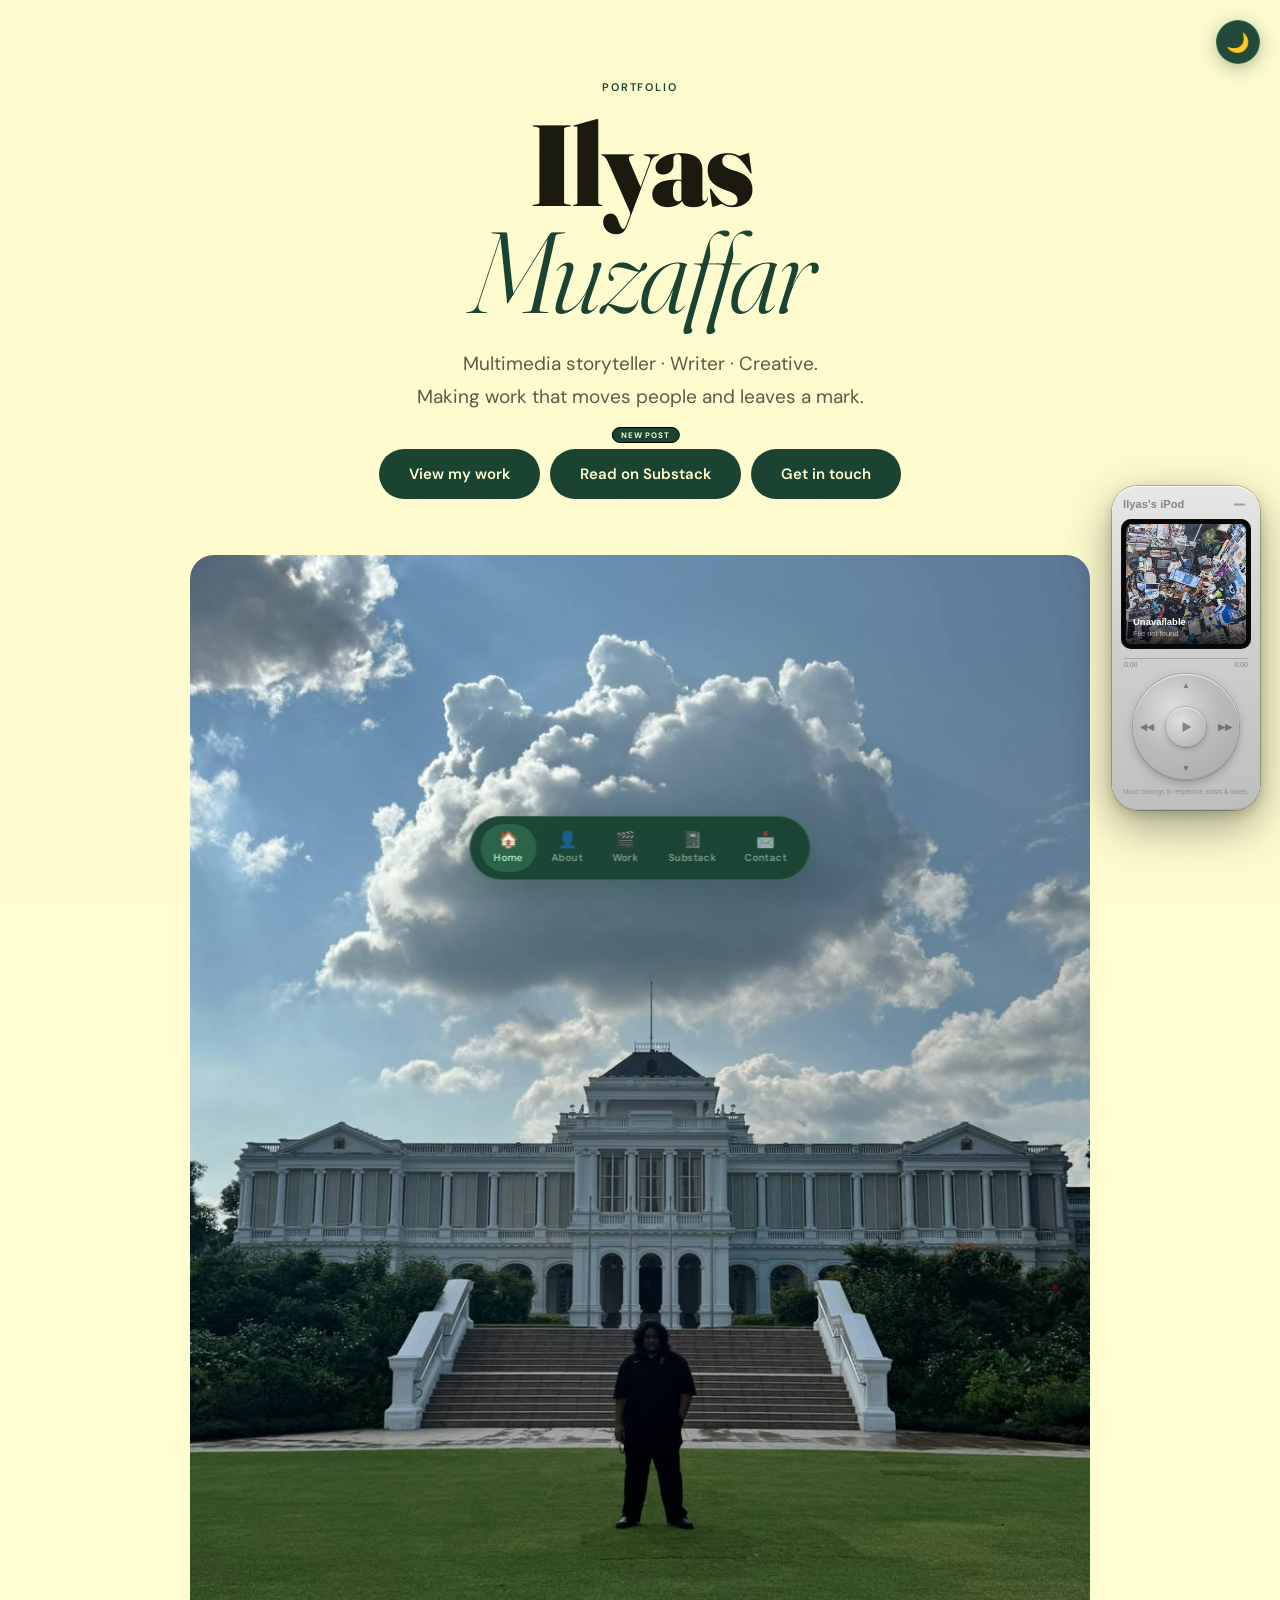
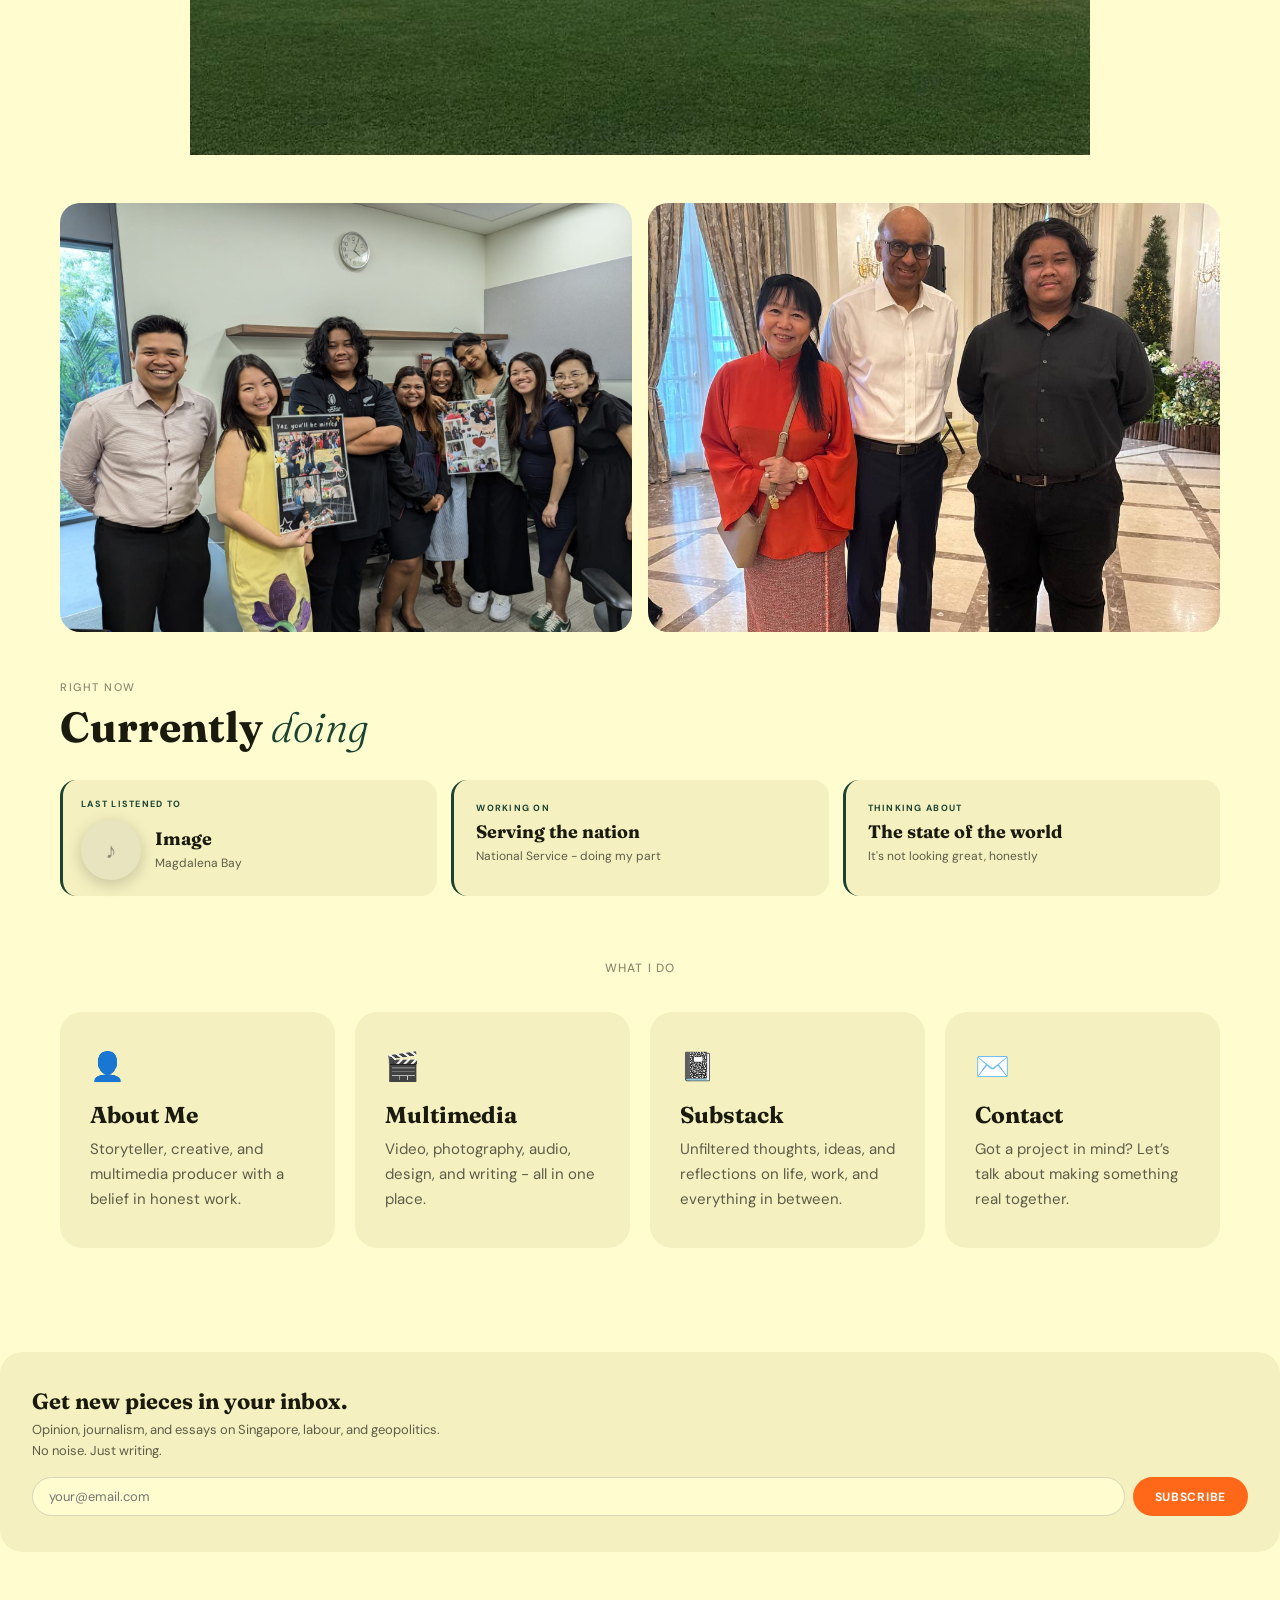
==== commit bae4ed5f: "Add files via upload" ====
--- a/index.html
+++ b/index.html
@@ -15,9 +15,7 @@
 <link rel="preconnect" href="https://fonts.gstatic.com" crossorigin>
 <link href="https://fonts.googleapis.com/css2?family=Fraunces:ital,opsz,wght@0,9..144,300;0,9..144,700;0,9..144,900;1,9..144,300;1,9..144,700;1,9..144,900&family=DM+Sans:opsz,wght@9..40,300;9..40,400;9..40,500&display=swap" rel="stylesheet">
 <style>
-/* ============================================================
-   CSS VARIABLES & RESET
-   ============================================================ */
+
 :root{
   --bg:#FFFDD0;--card:#F5F0C0;--line:#e8e4c0;--line2:#d8d2a8;
   --muted:#8a8a72;--mid:#5c5c48;--dark:#3a3a2c;--ink:#1a1a0f;
@@ -30,37 +28,25 @@
 *,*::before,*::after{box-sizing:border-box;margin:0;padding:0}
 html{scroll-behavior:smooth;color-scheme:light}
 body{font-family:var(--sans);background:var(--bg);color:var(--ink);padding-bottom:110px;overflow-x:hidden;-webkit-font-smoothing:antialiased;-moz-osx-font-smoothing:grayscale;text-rendering:optimizeLegibility}
-/* Paper grain - SVG fractal noise as fixed overlay */
+
 body::before{content:"";position:fixed;inset:0;pointer-events:none;z-index:9500;
   background-image:url("data:image/svg+xml,%3Csvg xmlns='http://www.w3.org/2000/svg' width='300' height='300'%3E%3Cfilter id='g'%3E%3CfeTurbulence type='fractalNoise' baseFrequency='0.75' numOctaves='4' stitchTiles='stitch'/%3E%3CfeColorMatrix type='saturate' values='0'/%3E%3C/filter%3E%3Crect width='300' height='300' filter='url(%23g)' opacity='1'/%3E%3C/svg%3E");
   background-size:200px 200px;opacity:0.04;mix-blend-mode:multiply;}
 
-/* ============================================================
-   PAGE SYSTEM - with crossfade transitions
-   ============================================================ */
 .page{display:none;opacity:0}
 .page.active{display:block;animation:pageFadeIn 0.28s ease forwards}
 @keyframes pageFadeIn{from{opacity:0;transform:translateY(8px)}to{opacity:1;transform:translateY(0)}}
 
-/* ============================================================
-   OVERLAYS
-   ============================================================ */
 .overlay{visibility:hidden;pointer-events:none;position:fixed;inset:0;background:var(--bg);z-index:500;overflow-y:auto;padding-bottom:110px;transition:opacity 0.22s ease}
 .overlay.open{visibility:visible;pointer-events:auto;animation:pageFadeIn 0.22s ease forwards}
 
-/* ============================================================
-   SCROLL PROGRESS BAR (inside overlays)
-   ============================================================ */
 .scroll-progress{position:sticky;top:0;left:0;height:3px;background:linear-gradient(90deg,#C68B2A,#2E8B7A);width:0%;z-index:20;transition:width 0.08s linear;border-radius:0 0 3px 0;margin-bottom:-3px}
-/* Back to top - left side so it doesn't clash with float-back on the right */
+
 .back-to-top{position:fixed;bottom:90px;left:20px;z-index:10001;width:38px;height:38px;border-radius:50%;background:var(--ink);color:var(--bg);border:none;cursor:pointer;font-size:15px;display:none;align-items:center;justify-content:center;box-shadow:0 4px 16px rgba(0,0,0,0.2);transition:transform 0.22s cubic-bezier(0.25,0.46,0.45,0.94),opacity 0.18s,background 0.18s;opacity:0}
 .back-to-top.visible{display:flex;opacity:1}
 .back-to-top:hover{transform:translateY(-3px) scale(1.1)}
 .back-to-top:active{transform:scale(0.9)!important}
 
-/* ============================================================
-   IMAGE LIGHTBOX
-   ============================================================ */
 .lightbox{position:fixed;inset:0;z-index:20000;background:rgba(0,0,0,0.92);display:none;align-items:center;justify-content:center;cursor:zoom-out;padding:20px}
 .lightbox.open{display:flex;animation:lbFadeIn 0.2s ease forwards}
 @keyframes lbFadeIn{from{opacity:0}to{opacity:1}}
@@ -70,14 +56,8 @@
 .lightbox-close:hover{opacity:1;transform:scale(1.15)}
 .lightbox-caption{position:absolute;bottom:28px;left:0;right:0;text-align:center;color:rgba(255,255,255,0.7);font-size:13px;font-family:var(--sans);pointer-events:none}
 
-/* ============================================================
-   READING TIME BADGE
-   ============================================================ */
 .read-time{font-size:11px;font-weight:500;color:var(--muted);margin-left:10px;padding:2px 8px;background:var(--line);border-radius:980px;white-space:nowrap}
 
-/* ============================================================
-   REDUCED MOTION
-   ============================================================ */
 @media(prefers-reduced-motion:reduce){
   *,*::before,*::after{animation-duration:0.01ms!important;animation-iteration-count:1!important;transition-duration:0.01ms!important}
   .page.active{animation:none;opacity:1}
@@ -87,9 +67,6 @@
   .ipod-collapsed-art img{animation:none}
 }
 
-/* ============================================================
-   NAV BAR
-   ============================================================ */
 .nav{position:fixed;bottom:20px;left:50%;transform:translateX(-50%);z-index:9999;background:rgba(27,67,50,0.96);backdrop-filter:blur(20px);-webkit-backdrop-filter:blur(20px);border:1px solid rgba(110,231,160,0.18);border-radius:980px;padding:7px 10px;display:flex;gap:2px;box-shadow:0 8px 32px rgba(27,67,50,0.35)}
 @supports(backdrop-filter:blur(1px)){.nav{background:rgba(27,67,50,0.96)}}
 .nb{display:flex;flex-direction:column;align-items:center;gap:3px;padding:8px 13px;border-radius:980px;background:transparent;border:none;cursor:pointer;color:rgba(200,235,215,0.55);min-width:56px;font-family:var(--sans);transition:color 0.18s,background 0.18s,transform 0.18s cubic-bezier(0.25,0.46,0.45,0.94)}
@@ -101,36 +78,30 @@
 @media(max-width:560px){.nb{padding:6px 8px;min-width:40px;gap:2px}.ni{font-size:15px}.nl{font-size:8px}.nav{padding:6px 8px;gap:1px}}
 @media(max-width:380px){.nl{display:none}.nb{padding:7px 10px}.ni{font-size:17px}}
 
-/* ============================================================
-   DARK MODE BUTTON
-   ============================================================ */
 .dm-btn{position:fixed;top:20px;right:20px;z-index:9998;width:44px;height:44px;border-radius:50%;border:1px solid rgba(110,231,160,0.18);background:rgba(27,67,50,0.96);backdrop-filter:blur(20px);-webkit-backdrop-filter:blur(20px);cursor:pointer;display:flex;align-items:center;justify-content:center;font-size:19px;box-shadow:0 4px 18px rgba(27,67,50,0.35);transition:transform 0.22s cubic-bezier(0.25,0.46,0.45,0.94),box-shadow 0.2s,background 0.2s}
 .dm-btn:hover{transform:scale(1.12);box-shadow:0 8px 24px rgba(27,67,50,0.45)}
 .dm-btn:active{transform:scale(0.9)!important;transition:transform 0.09s!important}
 
-/* ============================================================
-   ENTRANCE ANIMATIONS
-   ============================================================ */
 @keyframes fadeUp{from{opacity:0;transform:translateY(18px)}to{opacity:1;transform:translateY(0)}}
 @keyframes fadeIn{from{opacity:0}to{opacity:1}}
-@keyframes popIn{from{opacity:0;transform:scale(0.88)}to{opacity:1;transform:scale(1)}}
-/* Hero stagger */
+
+
 .hero-label{animation:fadeUp 0.5s ease 0.05s both}
 .hero-name{animation:fadeUp 0.55s ease 0.12s both}
 .hero-sub{animation:fadeUp 0.5s ease 0.22s both}
 .hero-btns{animation:fadeUp 0.5s ease 0.32s both}
 .hero-photo{animation:fadeIn 0.7s ease 0.42s both}
-/* Home cards stagger */
+
 .card:nth-child(1){animation:fadeUp 0.45s ease 0.05s both}
 .card:nth-child(2){animation:fadeUp 0.45s ease 0.12s both}
 .card:nth-child(3){animation:fadeUp 0.45s ease 0.19s both}
 .card:nth-child(4){animation:fadeUp 0.45s ease 0.26s both}
 .card:nth-child(5){animation:fadeUp 0.45s ease 0.33s both}
-/* Currently cards */
+
 .cur-card:nth-child(1){animation:fadeUp 0.4s ease 0.1s both}
 .cur-card:nth-child(2){animation:fadeUp 0.4s ease 0.18s both}
 .cur-card:nth-child(3){animation:fadeUp 0.4s ease 0.26s both}
-/* Only animate when page is active - prevent re-firing on nav */
+
 #page-home:not(.active) .card,
 #page-home:not(.active) .hero-label,
 #page-home:not(.active) .hero-name,
@@ -139,16 +110,10 @@
 #page-home:not(.active) .hero-photo,
 #page-home:not(.active) .cur-card{animation:none}
 
-/* ============================================================
-   SHARED
-   ============================================================ */
 .eyebrow{font-family:var(--sans);font-size:12px;font-weight:600;letter-spacing:0.12em;text-transform:uppercase}
 .btn{display:inline-flex;align-items:center;gap:8px;font-family:var(--sans);font-size:15px;font-weight:600;padding:13px 28px;border-radius:980px;border:none;cursor:pointer;text-decoration:none;transition:transform 0.22s cubic-bezier(0.25,0.46,0.45,0.94),box-shadow 0.22s ease,background 0.18s ease;color:#fff}
 .btn:active{transform:scale(0.93)!important;box-shadow:none!important;transition:transform 0.09s,box-shadow 0.09s!important}
 
-/* ============================================================
-   HOME
-   ============================================================ */
 .hero{background:var(--bg);padding:80px 28px 0;text-align:center;display:flex;flex-direction:column;align-items:center}
 @media(max-width:480px){.hero{padding:56px 16px 0}}
 .hero-label{color:var(--accent);margin-bottom:20px;font-size:11px;letter-spacing:0.18em}
@@ -158,7 +123,7 @@
 .hero-btns{display:flex;gap:10px;flex-wrap:wrap;justify-content:center;margin-bottom:56px}
 .home-btn{background:var(--accent);color:#FFFDD0;border:2px solid transparent}
 .home-btn:hover{background:var(--accent2);transform:translateY(-3px) scale(1.05);box-shadow:0 10px 28px rgba(27,67,50,0.35)}
-/* Hero photo — full width, tall, centered, fully visible */
+
 .hero-photo{width:100%;max-width:900px;margin:0 auto;border-radius:24px 24px 0 0;overflow:hidden;position:relative}
 .hero-photo img{width:100%;display:block;object-fit:contain;object-position:center top;transition:transform 0.7s cubic-bezier(0.32,0.72,0,1)}
 .hero-photo:hover img{transform:scale(1.02)}
@@ -174,7 +139,6 @@
 .photo-card:hover .photo-caption{opacity:1}
 @media(hover:none){.photo-caption{opacity:1}}
 
-/* ── Currently section ── */
 .currently{max-width:1200px;margin:0 auto;padding:0 20px 64px}
 .currently-label{font-size:11px;font-weight:500;letter-spacing:0.14em;text-transform:uppercase;color:var(--muted);margin-bottom:12px}
 .currently-title{font-family:var(--serif);font-size:clamp(28px,4vw,42px);font-weight:700;color:var(--ink);margin-bottom:32px;line-height:1}
@@ -183,16 +147,16 @@
 @media(max-width:680px){.cur-grid{grid-template-columns:1fr}}
 .cur-card{background:var(--card);border-radius:16px;padding:22px 22px 20px;border-left:3px solid var(--accent);transition:transform 0.25s cubic-bezier(0.25,0.46,0.45,0.94),box-shadow 0.25s}
 .cur-card:hover{transform:translateY(-4px);box-shadow:0 12px 36px rgba(0,0,0,0.09)}
-/* Music card: no left padding since art takes that role */
+
 .cur-card-music{padding:18px 18px 16px}
 .cur-music-row{display:flex;align-items:center;gap:14px;margin-top:10px}
-/* Album art */
+
 .cur-art-wrap{width:60px;height:60px;border-radius:50%;flex-shrink:0;overflow:hidden;position:relative;background:var(--line);box-shadow:0 4px 16px rgba(0,0,0,0.2)}
 .cur-art{width:100%;height:100%;object-fit:cover;display:block;border-radius:50%;transition:opacity 0.3s;animation:vinylSpin 4s linear infinite;animation-play-state:paused}
 .cur-art.is-playing{animation-play-state:running}
 .cur-art-placeholder{position:absolute;inset:0;display:flex;align-items:center;justify-content:center;font-size:22px;color:var(--muted);border-radius:50%}
 @keyframes vinylSpin{from{transform:rotate(0deg)}to{transform:rotate(360deg)}}
-/* Text stack */
+
 .cur-music-info{flex:1;min-width:0;overflow:hidden}
 .cur-item-wrap{overflow:hidden;white-space:nowrap;position:relative}
 .cur-item{font-family:var(--serif);font-size:18px;font-weight:700;color:var(--ink);line-height:1.2;margin-bottom:4px;display:inline-block;white-space:nowrap}
@@ -214,15 +178,12 @@
 .card:hover{transform:translateY(-6px) scale(1.015);box-shadow:0 20px 48px rgba(0,0,0,0.18)}
 .card:hover::after{transform:scaleX(1)}
 .card:active{transform:scale(0.95)!important;box-shadow:0 4px 12px rgba(0,0,0,0.08)!important;transition:transform 0.09s,box-shadow 0.09s!important}
-/* Card accent underlines */
+
 .cr::after{background:var(--red)}.ca::after{background:var(--amber)}.ci::after{background:var(--indigo)}.cp::after{background:var(--purple)}.cb::after{background:var(--accent)}
 .card-icon{font-size:28px;margin-bottom:16px}
 .card h3{font-family:var(--serif);font-size:23px;font-weight:700;color:var(--ink);margin-bottom:8px}
 .card p{font-size:15px;color:var(--mid);line-height:1.65}
 
-/* ============================================================
-   ABOUT
-   ============================================================ */
 .about-top{background:var(--bg);padding:72px 28px 52px;border-bottom:1px solid var(--line)}
 .about-top-in-new{max-width:1080px;margin:0 auto;display:flex;gap:56px;align-items:center}
 @media(max-width:680px){.about-top-in-new{flex-direction:column;gap:32px}}
@@ -241,10 +202,10 @@
 .about-text .hl-teal{color:var(--teal);font-weight:600}
 .about-text .hl-ink{color:var(--ink);font-weight:600}
 .about-text p.lead::first-letter{font-family:var(--serif);font-size:3.8em;font-weight:900;float:left;line-height:0.78;margin-right:8px;margin-top:6px;color:var(--accent)}
-/* Skills box */
+
 .skills-box{background:var(--card);border-radius:20px;padding:28px}
 .skills-box h4{font-family:var(--serif);font-size:18px;font-weight:700;color:var(--accent);margin-bottom:16px}
-/* Scroll-reveal: skills slide in from right, staggered */
+
 .ski{display:flex;align-items:center;gap:10px;font-size:14px;color:var(--dark);padding:10px 0;border-bottom:1px solid var(--line);
   opacity:0;transform:translateX(16px);transition:opacity 0.5s ease,transform 0.5s ease}
 .ski:last-child{border-bottom:none}
@@ -252,7 +213,7 @@
 .skd{width:7px;height:7px;border-radius:50%;background:var(--accent);flex-shrink:0;transition:transform 0.3s cubic-bezier(0.25,0.46,0.45,0.94)}
 .ski.ski-visible .skd{animation:skdPop 0.4s 0.3s cubic-bezier(0.25,0.46,0.45,0.94) both}
 @keyframes skdPop{from{transform:scale(0)}to{transform:scale(1)}}
-/* Highlight cards scroll-reveal */
+
 .highlights{display:grid;grid-template-columns:repeat(2,1fr);gap:16px;margin-top:48px}
 @media(max-width:500px){.highlights{grid-template-columns:1fr}}
 .hl{background:var(--card);border-radius:18px;padding:24px 22px;display:flex;align-items:flex-start;gap:16px;
@@ -265,9 +226,6 @@
 html.dark .about-text .hl-amber{color:#e8a830}
 html.dark .about-text .hl-teal{color:#3cb89e}
 
-/* ============================================================
-   WORK
-   ============================================================ */
 .mm-hdr{padding:64px 28px 48px;max-width:1080px;margin:0 auto}
 .mm-title{font-family:var(--serif);font-size:clamp(40px,6vw,72px);font-weight:700;letter-spacing:-0.02em;line-height:1.05;color:var(--ink)}
 .mm-title em{font-style:italic;font-weight:400;color:var(--teal)}
@@ -337,7 +295,6 @@
 .vid-title{font-family:var(--serif);font-size:28px;font-weight:700;color:var(--ink);margin-bottom:8px}
 .vid-desc{font-size:15px;color:var(--mid);line-height:1.65}
 
-/* PHOTO ESSAY */
 .pe-intro{font-size:18px;line-height:1.78;color:var(--dark);margin-bottom:44px;font-style:italic;border-left:3px solid #2E8B7A;padding-left:20px}
 .pe-section{margin-bottom:52px}
 .pe-num{font-size:11px;font-weight:700;letter-spacing:0.14em;text-transform:uppercase;color:var(--teal);margin-bottom:6px}
@@ -346,9 +303,6 @@
 .pe-img:hover{transform:scale(1.015)}
 .pe-caption{font-size:13px;color:var(--mid);line-height:1.6;font-style:italic;text-align:center;padding:0 8px}
 
-/* ============================================================
-   BLOG
-   ============================================================ */
 .blog-top{background:var(--bg);padding:72px 28px 52px;border-bottom:1px solid var(--line)}
 .blog-top-in{max-width:1080px;margin:0 auto}
 .blog-h{font-family:var(--serif);font-size:clamp(40px,6vw,72px);font-weight:700;letter-spacing:-0.02em;line-height:1.05;color:var(--ink);margin-bottom:10px}
@@ -386,9 +340,6 @@
 .bp-text blockquote{border-left:4px solid var(--purple);margin:36px 0;padding:6px 0 6px 24px}
 .bp-text blockquote p{font-family:var(--serif);font-size:22px;font-style:italic;color:var(--ink);margin:0;line-height:1.4}
 
-/* ============================================================
-   CONTACT
-   ============================================================ */
 .contact-page{min-height:calc(100vh - 110px);max-width:760px;margin:0 auto;padding:72px 28px 80px}
 .contact-big-h{font-family:var(--serif);font-size:clamp(48px,8vw,88px);font-weight:700;line-height:1;letter-spacing:-0.02em;color:var(--ink);margin-bottom:20px}
 .contact-big-h em{font-style:italic;font-weight:400;color:var(--accent)}
@@ -406,25 +357,17 @@
 .sc:hover .sc-arr{color:var(--accent);transform:translateX(4px)}
 .contact-foot{font-size:13px;color:var(--muted);padding-top:32px;border-top:1px solid var(--line)}
 
-/* ============================================================
-   OVERLAY CHROME
-   ============================================================ */
 .ov-bar{position:sticky;top:0;background:rgba(255,253,208,0.97);backdrop-filter:blur(16px);-webkit-backdrop-filter:blur(16px);border-bottom:1px solid var(--line);padding:14px 28px;display:flex;align-items:center;gap:14px;z-index:10}
 .back{font-family:var(--sans);font-size:13px;font-weight:500;color:var(--accent);background:none;border:none;cursor:pointer;display:flex;align-items:center;gap:6px;padding:0;transition:opacity 0.2s,transform 0.2s}
 .back:hover{opacity:0.7;transform:translateX(-2px)}
 .ov-cat{font-size:12px;color:var(--mid)}
 
-/* FLOATING BACK BUTTON - matches nav pill height exactly */
 .float-back{position:fixed;bottom:20px;z-index:10000;background:rgba(27,67,50,0.96);backdrop-filter:blur(20px);-webkit-backdrop-filter:blur(20px);border:1px solid rgba(110,231,160,0.18);border-radius:980px;padding:7px 10px;font-family:var(--sans);font-size:9px;font-weight:500;letter-spacing:0.04em;color:rgba(200,235,215,0.9);cursor:pointer;display:none;flex-direction:column;align-items:center;justify-content:center;gap:3px;box-shadow:0 8px 32px rgba(27,67,50,0.35);transition:color 0.18s,background 0.18s,transform 0.18s cubic-bezier(0.25,0.46,0.45,0.94);min-width:56px;right:calc(50% + var(--nav-half,170px) + 8px)}
 .float-back .fb-icon{font-size:16px;line-height:1;display:block}
 .float-back.visible{display:flex}
 .float-back:hover{color:#e8f8f0;background:rgba(45,106,79,0.97);transform:translateY(-2px) scale(1.05)}
 .float-back:active{transform:scale(0.84)!important;transition:transform 0.09s cubic-bezier(0.32,0.72,0,1)!important}
 
-/* ============================================================
-   MUSIC PLAYER
-   ============================================================ */
-/* ── iPod Touch player ─────────────────────────────────────── */
 .music-player{
   position:fixed;bottom:90px;right:20px;z-index:9997;
   width:148px;
@@ -438,7 +381,7 @@
     0 16px 48px rgba(0,0,0,0.38),
     0 4px 12px rgba(0,0,0,0.18);
   user-select:none;cursor:grab;
-  /* Animate collapse/expand */
+
   transition:width 0.42s cubic-bezier(0.4,0,0.2,1),
              height 0.42s cubic-bezier(0.4,0,0.2,1),
              border-radius 0.42s cubic-bezier(0.4,0,0.2,1),
@@ -447,35 +390,35 @@
              box-shadow 0.2s;
   min-width:unset;max-width:unset;
   font-family:-apple-system,sans-serif;
-  /* explicit height so transition has a from-value */
+
   height:auto;
   overflow:visible;
 }
 .music-player:active{cursor:grabbing}
 .music-player:hover{box-shadow:inset 0 1px 0 rgba(255,255,255,0.85),inset 0 -1px 0 rgba(0,0,0,0.1),0 0 0 1px rgba(0,0,0,0.22),0 22px 60px rgba(0,0,0,0.46),0 6px 16px rgba(0,0,0,0.24)}
-/* top strip with iPod wordmark + minimise */
+
 .ipod-topbar{display:flex;align-items:center;justify-content:space-between;padding:9px 11px 5px;cursor:grab}
 .ipod-wordmark{font-size:11px;font-weight:700;letter-spacing:0.01em;color:rgba(0,0,0,0.42);font-family:-apple-system,sans-serif}
 .mp-collapse-btn{background:none;border:none;cursor:pointer;color:rgba(0,0,0,0.3);padding:3px;display:flex;align-items:center;justify-content:center;border-radius:4px;transition:color 0.15s}
 .mp-collapse-btn:hover{color:rgba(0,0,0,0.6)}
 .mp-collapse-btn svg{width:13px;height:13px;display:block}
-/* screen bezel */
+
 .ipod-bezel{margin:0 9px 8px;background:#0a0a0a;border-radius:10px;padding:5px;box-shadow:inset 0 2px 8px rgba(0,0,0,0.8),inset 0 0 0 1px rgba(255,255,255,0.06)}
-/* screen */
+
 .ipod-screen{position:relative;border-radius:6px;overflow:hidden;aspect-ratio:1/1;background:#000}
 .ipod-screen-img{width:100%;height:100%;object-fit:cover;display:block;transition:opacity 0.35s}
-/* glare */
+
 .ipod-screen::before{content:"";position:absolute;inset:0;background:linear-gradient(160deg,rgba(255,255,255,0.13) 0%,transparent 55%);z-index:2;pointer-events:none;border-radius:6px}
-/* info overlay at bottom of screen */
+
 .ipod-screen-info{position:absolute;bottom:0;left:0;right:0;z-index:3;padding:18px 7px 6px;background:linear-gradient(transparent,rgba(0,0,0,0.78));pointer-events:none}
 .ipod-screen-title{font-size:9.5px;font-weight:700;color:#fff;white-space:nowrap;overflow:hidden;text-overflow:ellipsis;line-height:1.25}
 .ipod-screen-artist{font-size:7.5px;color:rgba(255,255,255,0.58);white-space:nowrap;overflow:hidden;text-overflow:ellipsis;margin-top:1px}
-/* progress row */
+
 .ipod-prog-row{padding:0 11px 2px}
 .ipod-prog-track{height:2px;background:rgba(0,0,0,0.18);border-radius:99px;cursor:pointer;box-shadow:inset 0 1px 0 rgba(255,255,255,0.45)}
 .ipod-prog-fill{height:100%;width:0%;background:linear-gradient(90deg,#555,#888);border-radius:99px;transition:width 0.5s linear;pointer-events:none}
 .ipod-time-row{display:flex;justify-content:space-between;font-size:7px;color:rgba(0,0,0,0.36);padding:2px 1px 0;font-variant-numeric:tabular-nums}
-/* click wheel */
+
 .ipod-wheel-wrap{display:flex;justify-content:center;padding:4px 0 0}
 .ipod-wheel{
   position:relative;width:106px;height:106px;border-radius:50%;
@@ -487,20 +430,20 @@
     0 3px 10px rgba(0,0,0,0.22);
   cursor:default;flex-shrink:0;
 }
-/* quadrant hit areas */
+
 .ipod-q{position:absolute;border:none;background:none;cursor:pointer;border-radius:inherit;transition:background 0.08s}
 .ipod-q:active{background:rgba(0,0,0,0.07)}
 .ipod-q-top{top:0;left:15%;width:70%;height:38%;border-radius:50% 50% 0 0/60% 60% 0 0}
 .ipod-q-bottom{bottom:0;left:15%;width:70%;height:38%;border-radius:0 0 50% 50%/0 0 60% 60%}
 .ipod-q-left{top:15%;left:0;width:38%;height:70%;border-radius:50% 0 0 50%/60% 0 0 60%}
 .ipod-q-right{top:15%;right:0;width:38%;height:70%;border-radius:0 50% 50% 0/0 60% 60% 0}
-/* wheel labels */
+
 .ipod-wlbl{position:absolute;font-size:8.5px;color:rgba(0,0,0,0.38);font-weight:600;pointer-events:none;line-height:1;display:flex;align-items:center;justify-content:center}
 .ipod-wlbl.wl-top{top:7px;left:50%;transform:translateX(-50%)}
 .ipod-wlbl.wl-bottom{bottom:7px;left:50%;transform:translateX(-50%)}
 .ipod-wlbl.wl-left{left:7px;top:50%;transform:translateY(-50%)}
 .ipod-wlbl.wl-right{right:7px;top:50%;transform:translateY(-50%)}
-/* centre button */
+
 .ipod-center{
   position:absolute;top:50%;left:50%;transform:translate(-50%,-50%);
   width:40px;height:40px;border-radius:50%;border:none;cursor:pointer;
@@ -509,8 +452,7 @@
   z-index:2;transition:transform 0.1s,box-shadow 0.1s;
 }
 .ipod-center:active{transform:translate(-50%,-50%) scale(0.93);box-shadow:inset 0 1px 0 rgba(255,255,255,0.4),0 0 0 1px rgba(0,0,0,0.14),0 1px 3px rgba(0,0,0,0.2)}
-/* play icon drawn in center */
-/* play/pause icons drawn with CSS - no emoji */
+
 .ipod-center::after{
   content:"";position:absolute;top:50%;left:53%;transform:translate(-50%,-50%);
   width:0;height:0;
@@ -520,21 +462,21 @@
 .ipod-center.is-playing::after{
   border:none;width:9px;height:10px;left:50%;
   background:rgba(0,0,0,0.38);
-  /* two vertical bars via box-shadow */
+
   box-shadow:-3px 0 0 rgba(0,0,0,0.38);
   width:3px;
 }
-/* copyright note */
+
 .mp-disclaimer{font-size:6.5px;color:rgba(0,0,0,0.25);text-align:center;padding:7px 10px 0;line-height:1.4}
-/* ── collapsed: vinyl record to the LEFT of nav pill ─── */
+
 .music-player.mp-collapsed{
   width:52px;height:52px;padding:0;border-radius:50%;
   overflow:hidden;cursor:pointer;
   background:#111;
   box-shadow:0 0 0 2px rgba(0,0,0,0.3),0 4px 16px rgba(0,0,0,0.4);
-  z-index:10001;/* above nav */
-}
-/* hide iPod internals immediately when collapsing */
+  z-index:10001;
+}
+
 .music-player.mp-collapsed .ipod-topbar,
 .music-player.mp-collapsed .ipod-bezel,
 .music-player.mp-collapsed .ipod-prog-row,
@@ -552,7 +494,7 @@
 }
 .music-player.mp-collapsed .ipod-collapsed-art{display:flex;opacity:1}
 .music-player.mp-collapsed,.music-player.mp-collapsed:active{cursor:pointer}
-/* collapsed art — vinyl record */
+
 .ipod-collapsed-art{
   display:none;opacity:0;
   width:52px;height:52px;border-radius:50%;overflow:hidden;
@@ -567,9 +509,9 @@
 .ipod-collapsed-art:not(.is-playing) img{animation:none}
 @keyframes spin{from{transform:rotate(0deg)}to{transform:rotate(360deg)}}
 html.dark .music-player.mp-collapsed{background:#0a0a0a;box-shadow:0 0 0 2px rgba(255,255,255,0.08),0 4px 16px rgba(0,0,0,0.6)}
-/* progress bar used for seeking */
+
 .ipod-prog-track{cursor:pointer}
-/* ── dark mode ─── */
+
 html.dark .music-player{background:linear-gradient(175deg,#2c2c2c 0%,#1e1e1e 45%,#161616 100%);box-shadow:inset 0 1px 0 rgba(255,255,255,0.08),inset 0 -1px 0 rgba(0,0,0,0.4),0 0 0 1px rgba(0,0,0,0.6),0 16px 48px rgba(0,0,0,0.7),0 4px 12px rgba(0,0,0,0.4)}
 html.dark .music-player:hover{box-shadow:inset 0 1px 0 rgba(255,255,255,0.08),inset 0 -1px 0 rgba(0,0,0,0.4),0 0 0 1px rgba(0,0,0,0.6),0 22px 60px rgba(0,0,0,0.8),0 6px 16px rgba(0,0,0,0.5)}
 html.dark .ipod-bezel{background:#050505}
@@ -587,9 +529,6 @@
 html.dark .mp-disclaimer{color:rgba(255,255,255,0.15)}
 html.dark .music-player.mp-collapsed{background:radial-gradient(circle at 38% 34%,#333,#222 55%,#1a1a1a)}
 
-/* ============================================================
-   DARK MODE
-   ============================================================ */
 html.dark{
   --bg:#0a1f12;--card:#1e3d28;--line:#243d2c;--line2:#2e5038;
   --muted:#4d7a5e;--mid:#7aaa88;--dark:#b8d4c0;--ink:#F5F0D8;
@@ -631,11 +570,9 @@
 html.dark .contact-big-h em{color:#6ee7a0}
 html.dark .sc:hover .sc-arr{color:#6ee7a0}
 html.dark .scroll-progress{background:linear-gradient(90deg,#e8a830,#6ee7a0)}
-/* ============================================================
-   MOBILE POLISH -- 480px and below
-   ============================================================ */
+
 @media(max-width:480px){
-  /* Tighter page padding everywhere */
+
   .about-top{padding:48px 16px 36px}
   .about-body{padding:40px 16px}
   .about-cols{gap:32px}
@@ -647,31 +584,26 @@
   .blog-grid{padding:32px 16px 60px;gap:14px}
   .contact-page{padding:48px 16px 60px}
 
-  /* Hero on small screens */
   .hero{padding:44px 16px 0}
   .hero-name{font-size:clamp(48px,14vw,72px)}
   .hero-sub{font-size:15px;max-width:100%}
   .hero-btns{gap:8px}
   .btn{padding:11px 18px;font-size:13px}
 
-  /* Photo strip: full-width, less padding */
   .photo-strip{padding:24px 16px}
 
-  /* Currently: stack + tighter */
   .currently{padding:0 16px 48px}
   .currently-title{font-size:26px;margin-bottom:20px}
   .cur-grid{gap:10px}
   .cur-card{padding:18px 16px}
   .cur-item{font-size:16px}
 
-  /* Cards: 2 col on small, good size */
   .home-cards{padding:0 16px 48px}
   .cg{grid-template-columns:repeat(2,1fr);gap:12px}
   .card{padding:24px 18px;border-radius:18px}
   .card h3{font-size:16px}
   .card p{font-size:12px}
 
-  /* About: portrait smaller on mobile */
   .about-portrait{max-width:240px}
   .about-h{font-size:clamp(36px,11vw,54px)}
   .about-intro{font-size:16px}
@@ -680,7 +612,6 @@
   .highlights{grid-template-columns:1fr;gap:10px}
   .hl{padding:18px 16px}
 
-  /* Work */
   .mm-title{font-size:clamp(32px,10vw,48px)}
   .vgrid{grid-template-columns:1fr}
   .wrr{grid-template-columns:1fr auto;gap:12px}
@@ -689,27 +620,22 @@
   .art-body h1{font-size:clamp(26px,8vw,38px)}
   .art-text p{font-size:17px}
 
-  /* Blog */
   .blog-h{font-size:clamp(32px,10vw,48px)}
   .bc-title{font-size:19px}
   .bp-body{padding:40px 16px 60px}
   .bp-body h1{font-size:clamp(26px,8vw,38px)}
   .bp-text p{font-size:17px}
 
-  /* Contact */
   .contact-big-h{font-size:clamp(40px,12vw,60px)}
   .sc{padding:18px 16px;gap:14px}
   .sc-icon{width:44px;height:44px;font-size:20px}
 
-  /* Music player: auto-collapse handled in JS, but ensure it sits nicely */
   .music-player{bottom:80px;right:12px}
 
-  /* Overlay bars */
   .ov-bar{padding:12px 16px}
   .art-meta{flex-wrap:wrap;gap:10px}
 }
 
-/* Tablet tweaks 481–760px */
 @media(min-width:481px) and (max-width:760px){
   .hero{padding:56px 24px 0}
   .about-top{padding:56px 20px 40px}
@@ -726,7 +652,6 @@
   .cg{gap:14px}
 }
 
-/* ARTICLE LEDE + HEADLINES BOX */
 .art-lede{border-left:4px solid #B85C38;padding:12px 0 12px 20px;margin-bottom:32px}
 .art-lede p{font-family:var(--serif);font-size:21px;font-style:italic;color:var(--ink);line-height:1.5;margin:0}
 .art-headlines{background:var(--card);border-radius:14px;padding:20px 24px;margin:0 0 32px;border-left:4px solid var(--line2)}
@@ -734,14 +659,11 @@
 .art-headlines ul{list-style:none;padding:0;margin:0;display:flex;flex-direction:column;gap:6px}
 .art-headlines li{font-size:13px;color:var(--mid);line-height:1.5;padding-left:14px;position:relative}
 .art-headlines li::before{content:"\2014";position:absolute;left:0;color:var(--muted)}
-/* SHARE BUTTON */
-
-/* BLOG BTN NEW TAG */
+
 .blog-btn-wrap{position:relative;display:inline-block}
 .btn-new-tag{position:absolute;top:-22px;left:50%;transform:translateX(-50%);font-size:8px;font-weight:700;letter-spacing:0.1em;text-transform:uppercase;padding:2px 9px;border-radius:980px;background:#1B4332;color:#FFFDD0;white-space:nowrap;pointer-events:none;border:1.5px solid #000;z-index:10}
 html.dark .btn-new-tag{background:#6ee7a0;color:#0a1f12;border-color:#000}
 
-/* ── SUBSTACK RSS STRIP ── */
 .sub-strip{margin:0 28px 32px;padding:28px 24px;background:var(--card);border-radius:22px;border-left:3px solid #FF6719;}
 .sub-strip-hdr{display:flex;align-items:center;gap:12px;margin-bottom:20px;}
 .sub-strip-logo{width:28px;height:28px;border-radius:6px;background:#FF6719;display:flex;align-items:center;justify-content:center;flex-shrink:0;}
@@ -757,7 +679,7 @@
 .sub-rss-more{display:inline-flex;align-items:center;gap:6px;margin-top:16px;font-size:12px;font-weight:600;letter-spacing:0.06em;text-transform:uppercase;color:#FF6719;text-decoration:none;}
 .sub-rss-more:hover{opacity:0.7;}
 .sub-rss-loading{font-size:13px;color:var(--mid);font-style:italic;}
-/* ── SUBSTACK EMBED WIDGET ── */
+
 .sub-embed-wrap{margin:40px 0 0;padding:36px 32px;background:var(--card);border-radius:22px;display:flex;align-items:center;gap:32px;flex-wrap:wrap;}
 .sub-embed-text{flex:1;min-width:220px;}
 .sub-embed-hl{font-family:var(--serif);font-size:22px;font-weight:700;color:var(--ink);line-height:1.2;margin-bottom:6px;}
@@ -787,7 +709,7 @@
     <div class="hero-btns">
       <button class="btn home-btn" onclick="goTo('work')">View my work</button>
       <div class="blog-btn-wrap" style="position:relative;display:inline-block">
-        <button class="btn home-btn" onclick="goTo('blog')">Read the blog</button>
+        <button class="btn home-btn" onclick="window.open('https://ilyasmuzaffar.substack.com/','_blank')">Read on Substack</button>
         <span class="btn-new-tag">New post</span>
       </div>
       <button class="btn home-btn" onclick="goTo('contact')">Get in touch</button>
@@ -859,7 +781,7 @@
       </button>
       <button class="card cp" onclick="goTo('blog')">
         <div class="card-icon">&#128211;</div>
-        <h3>Personal Blog</h3>
+        <h3>Substack</h3>
         <p>Unfiltered thoughts, ideas, and reflections on life, work, and everything in between.</p>
       </button>
       <button class="card cb" onclick="goTo('contact')">
@@ -969,7 +891,7 @@
 <div id="page-blog" class="page">
   <div class="blog-top">
     <div class="blog-top-in">
-      <p class="eyebrow" style="color:#7B5EA7;margin-bottom:16px">Personal Blog</p>
+      <p class="eyebrow" style="color:#7B5EA7;margin-bottom:16px">Substack</p>
       <h1 class="blog-h">Thoughts &amp;<br><em>reflections.</em></h1>
       <p class="blog-sub">Unfiltered writing on life, work, culture, and whatever is occupying my mind.</p>
     </div>
@@ -1003,11 +925,11 @@
     <h1 class="contact-big-h">Let&rsquo;s make<br>something <em>real.</em></h1>
     <p class="contact-intro">Always up for a good conversation &mdash; whether it&rsquo;s about a project, a collaboration, or just something interesting you want to talk about. Reach out through any of the channels below.</p>
     <div class="sc-grid">
-      <a class="sc" href="/cdn-cgi/l/email-protection#bbd8d4d5cfdad8cffbd2d7c2dac8d6cec1dadddddac995d8d4d6">
+      <a class="sc" href="mailto:contact@ilyasmuzaffar.com">
         <div class="sc-icon" style="background:#f0f4ff">&#9993;&#65039;</div>
         <div class="sc-info">
           <div class="sc-lbl">Email</div>
-          <div class="sc-val"><span class="__cf_email__" data-cfemail="5b3834352f3a382f1b3237223a28362e213a3d3d3a2975383436">[email&#160;protected]</span></div>
+          <div class="sc-val">contact@ilyasmuzaffar.com</div>
           <div class="sc-hint">Click to open in your mail app</div>
         </div>
         <div class="sc-arr">&#8594;</div>
@@ -1029,15 +951,7 @@
         </div>
         <div class="sc-arr">&#8594;</div>
       </a>
-      <a class="sc" href="https://x.com/IlyasMuze" target="_blank" rel="noopener">
-        <div class="sc-icon" style="background:#f0f0f0">&#10006;</div>
-        <div class="sc-info">
-          <div class="sc-lbl">X</div>
-          <div class="sc-val">@IlyasMuze</div>
-          <div class="sc-hint">Follow &amp; send a message</div>
-        </div>
-        <div class="sc-arr">&#8594;</div>
-      </a>
+
     </div><span>&#169; 2026 Ilyas Muzaffar</span> &nbsp;&middot;&nbsp; <span>Based in Singapore</span></p>
   </div>
 </div>
@@ -1067,7 +981,7 @@
 <div class="overlay" id="ov-blog">
   <div class="scroll-progress" id="sp-blog"></div>
   <div class="ov-bar">
-    <button class="back" onclick="closeOv('blog')">&#8592; Back to Blog</button>
+    <button class="back" onclick="closeOv('blog')">&#8592; Back to Substack</button>
   </div>
   <div class="bp-body" id="bp-content"></div>
 </div>
@@ -1089,7 +1003,7 @@
   <button class="nb on" id="nav-home"    onclick="goTo('home')">   <span class="ni">&#127968;</span><span class="nl">Home</span>   </button>
   <button class="nb"    id="nav-about"   onclick="goTo('about')">  <span class="ni">&#128100;</span><span class="nl">About</span>  </button>
   <button class="nb"    id="nav-work"    onclick="goTo('work')">   <span class="ni">&#127916;</span><span class="nl">Work</span>   </button>
-  <button class="nb"    id="nav-blog"    onclick="goTo('blog')">   <span class="ni">&#128211;</span><span class="nl">Blog</span>   </button>
+  <button class="nb"    id="nav-blog"    onclick="window.open('https://ilyasmuzaffar.substack.com/','_blank')">   <span class="ni">&#128211;</span><span class="nl">Substack</span>   </button>
   <button class="nb"    id="nav-contact" onclick="goTo('contact')"><span class="ni">&#128233;</span><span class="nl">Contact</span></button>
 </nav>
 
@@ -1160,11 +1074,8 @@
 <!-- ============================================================
      JAVASCRIPT
      ============================================================ -->
-<script data-cfasync="false" src="/cdn-cgi/scripts/5c5dd728/cloudflare-static/email-decode.min.js"></script><script>
-
-/* ----------------------------------------------------------
-   DATA
-   ---------------------------------------------------------- */
+<script>
+
 var VIDEOS=[
   {id:"reflections-hinata",title:"Reflections With Hinata",category:"Interview",description:"RepTV speaks with the actress behind the character Mitch from 'What Would Mitch Do?', the winning short film for Best Overall in the Open Category of the Mental Health Film Festival Singapore's Short Film Youth Competition 2023.",youtube:"pG13xGXQqao"},
   {id:"open-house-2024",title:"RepTV Covers: Open House 2024",category:"Coverage",description:"Taking a mentoring role in this production - guiding the lead director and cameraman to ensure the shoot went well. A reminder that teaching someone can strengthen the knowledge you already have.",youtube:"gL9x9ud-68c"},
@@ -1185,22 +1096,16 @@
 ];
 
 var BLOG_POSTS=[
-  {id:"sg-dream-blog",publishDate:"2026-03-20",title:"The Singaporean Dream",date:"20 March 2026",tag:"Opinion",color:"#B85C38",isNew:false,excerpt:"You are born. Congratulations. Now get to work. A guided tour through the Singaporean pipeline — from PSLE to retirement — and everything hollow in between.",body:"<div class='art-lede'><p>You are born. Congratulations. Now get to work.</p></div><h2>Step One: Exist Correctly</h2><p>Before you can read, your parents are already anxious about which primary school will feed into which secondary school will feed into which JC will feed into NUS. The pipeline starts before you have a personality. By the time you do, it has already been scheduled out of you.</p><p>PSLE first. Then O Levels or A Levels or the IB if your parents have money and a point to prove. Then university. Preferably NUS, because it ranks well and because ranking is the only language in this country that matters. Then a job. Then a spouse. Then a flat. Then a child, ideally within the HDB grant window. Then another child, because the government will pay you to.</p><p>The education system is world class. You know this because it ranks well.</p><blockquote><p>It is so world class that a second, entirely separate education system exists alongside it, staffed by tutors charging a hundred and fifty dollars an hour to teach your child the same syllabus the school already teaches, but in a way that actually works.</p></blockquote><p>Parents pay twice without complaint because complaining would mean asking why the first system needs a patch, and that question has nowhere comfortable to go. The tutors drive nice cars. The teachers do not.</p><p>This is fine. This is just how it is. Your child has seven subjects and three tutors and no discernible hobbies and is nine years old.</p><p>Congrats! You did it! You are investing in their future!</p><h2>Sidetrack: ACS and the Boys Who Never Left (And Never Shut Up About It)</h2><p>And then there are the schools. Not your school. The schools. The ones with Latin mottos and colonial names that have been laundering mediocrity into prestige for over a century.</p><p>Anglo-Chinese School. Raffles Institution. Saint Joseph’s Institution. Schools named after dead missionaries and administrators who would not recognise the country they left behind, but whose names still get ironed onto blazers every year like an inheritance nobody questioned.</p><p>The boys from these schools have a specific quality. They move through Singapore like they are already running it, which they probably will be, which is the whole point. They call each other by last name as a term of endearment.</p><p>They have a handshake with their Old Boys network that they will never directly acknowledge exists but which gets them the internship, the introduction, the callback.</p><p>They went to the same school as their father and their father’s father and this is called legacy. Not nepotism. Legacy. They will correct you on this.</p><blockquote><p>The ACS boy is a studied character. He supports an English Premier League team with the fervour of someone whose actual family is from Manchester, which they are not, they are from Bishan. He has been to London once and mentions it the way other people mention a near-death experience. Formative, transformative, referenced constantly.</p></blockquote><p>He says “we” when he talks about his school, fifteen years after graduating, because it is the last place he felt the world was organised correctly and everything since has been a mild disappointment by comparison.</p><p>Underneath the blazer and the alumni dinner and the LinkedIn headline that lists his secondary school like it is a professional qualification, there is a person who is absolutely terrified that without the school’s name attached to his, nobody would find him particularly interesting.</p><p>And he is right to be terrified. Because he is not particularly interesting. He is the product of a system that told him he was exceptional for passing an exam at twelve years old and he has been living off that credit ever since.</p><h2>Til Debt Do Us Part</h2><p>At some point along the pipeline, many couples quietly stop liking each other.</p><p>In 2023, Singapore recorded over 7,000 divorces. That is roughly one divorce for every two marriages that year. The BTO flat, the shared loan, the child in Primary Two. None of it is enough to hold together two people who were rushed into permanence by a system that rewards early commitment with subsidies and punishes waiting with longer queues.</p><blockquote><p>But you do not talk about that. You go to Japan instead.</p></blockquote><h2>You Deserve A Break</h2><p>Japan is the official holiday of the Singaporean middle class. Twice a year if you can manage it. You post the food. You post the train. You post yourself in front of a vending machine looking unbothered and spontaneous, which took considerable planning.</p><p>The itinerary is a Google Sheet. Tabs for each day. Cafes sorted by neighbourhood and queue length. A backup option in case the first is full.</p><blockquote><p>You have put more strategic thought into four days in Osaka than you have ever put into whether you actually want the life you are currently living.</p></blockquote><p>You come back and you are not refreshed. You are already on the flight home building next year’s sheet.</p><h2>Your Colleagues Mean Well</h2><p>Your colleagues are not much help. They never are. The conversation at lunch follows a fixed script, rotating through three topics on a cycle so predictable you could set your watch to it.</p><p>Have you tried the new McDonald’s burger? It is the one with the sauce. It is very good. You should try it before they take it out.</p><p>Then: you book your Japan trip already? We going Osaka this time. Last year Hokkaido. Shibuya got too crowded already, very touristy. We prefer somewhere more local. Points at Google Maps. This one very atas, not many people know.</p><p>Then: your BTO ballot how? We got second queue. Quite good. Sengkang. The layout not bad, just the bomb shelter in a weird place. You applied Tengah? Tengah quite far lah but the park very nice.</p><p>Then back to the burger.</p><blockquote><p>Nobody asks what you think about anything. Nobody is being rude. This is just the dialogue tree. These are the three branches available. You can press A, B, or C. There is no option to say that you are tired, or that you are not sure this life is what you actually want, or that you read something last night that made you feel briefly and terrifyingly awake. Just select your response and be a good boy.</p></blockquote><h2>Pretty Clean. Very Safe. Kinda Hollow.</h2><p>Singapore is a very exciting place to live.</p><p>Last month got new shop open. From China one. Everything sell for two dollars. Got queue. The last shop also got queue, sell for three dollar, now close cuz of the one that sells things for two dollars.</p><p>The aunty who ran the alteration shop next door for twenty-two years is gone. Nobody queued for her. The new shop has a QR code for a loyalty programme. You scan it. You are happy. You think this is what a vibrant local economy feels like.</p><p>To be fair, there used to be more going on. The pasar malam came around twice a year and the whole neighbourhood showed up and it smelled like ramly burger and sugarcane and something frying that you could never identify but always wanted.</p><p>That is mostly gone now. Is it a sin to want apam balik, air balang and vadai?</p><blockquote><p>Also, Singlish. The one linguistic thing this country produced entirely on its own, spent decades being officially discouraged because it sounded poor and uneducated to people who found the actual population mildly embarrassing.</p></blockquote><p>The culture that survived did so despite the place, not because of it. What replaced it is a city that looks like every other wealthy city. The same malls, the same chains, the same glass towers full of the same international brands selling the same things at a price point designed for expats.</p><p>Very clean. Very liveable. Completely interchangeable with three other cities you could name.</p><p>But a list I found in an online article says we rank high. So we must be doing well.</p><h2>You Deserve This (You Absolutely Do Not Deserve This)</h2><p>You also go to concerts now. Singapore gets the big ones occasionally, when the government decides culture is good for GDP.</p><p>You buy the ticket six months in advance. You stand in the crowd. The artist plays the first chord of the song you have loved for four years and you immediately take out your phone and begin recording a video you will never watch.</p><blockquote><p>You record the entire song. You post fifteen seconds of it. The rest of your camera roll is vertical footage of a stage you were physically present at and did not see. You were there. You have evidence. That is the important part.</p></blockquote><h2>Retail Therapy</h2><p>This is what passes for joy here. The treat economy. The tasting menu you saved three months for.</p><p>The Stanley Cup. Or is it Owala now? Who the fuck cares. You already bought both.</p><p>The limited edition collaboration between a fast food chain and a cartoon character you do not care about but queued an hour for anyway.</p><p>The Pop Mart blind box you shook three times before buying, hoping for the rare one. It’s just gambling with better packaging btw.</p><p>The Labubu keychain clipped to your Longchamp.</p><p>The Sonny Angel you impulse bought because it was only twelve dollars and you had a bad week and it is small and it will not judge you. I will though.</p><blockquote><p>The perfect medicine. Just enough dopamine to get you back to your desk on Monday without asking any difficult questions about why you need to go back to your desk on Monday. A sedated proletariat is a productive one. But you’re happy, you think.</p></blockquote><h2>You Made It! Now What?</h2><p>And then you retire. Officially at 63, soon 65, whenever the government finishes moving the finish line. You collect your CPF. You finally have time. Your body, having received this information, immediately files for bankruptcy.</p><p>Your knees go first. Then the back that spent four decades load-bearing your open-plan office ambitions. Then the stomach, which apparently cannot handle the hawker food it tolerated for forty years because it, too, has decided to start having preferences now that it is too late to act on them.</p><blockquote><p>After a lifetime of being told to delay the holiday, delay the hobby, delay the version of yourself that actually wanted things, you reach the finish line and discover that the delay was the point. You are very good at waiting. You’re Singaporean so of course you are. But you have no idea what you were waiting for.</p></blockquote><p>You make a mental note to think about it. You watch some YouTube. You go to bed at nine because what else is there. You have become, at last, completely free, and you are also completely unprepared for what freedom requires. Which is knowing what you want. And you don’t.</p><p>You did everything right. Everyone says so. So does the flat. So does the joint account, or what is left of it after the divorce.</p><p>Nobody said it would feel so empty.</p>"},
-  {id:"sg-growth-blog",publishDate:"2026-03-19",title:"The Wrong Kind of Growth",date:"19 March 2026",tag:"Opinion",color:"#B85C38",isNew:false,excerpt:"Malay birth rates are the highest in Singapore. Their population share keeps falling. A documented account of how immigration policy is calibrated by race, and what that means.",body:"<div class='art-lede'><p>Malay birth rates are the highest in Singapore. Their population share keeps falling. Funny how that works.</p></div><p>There is a sentence in a 2013 speech by Grace Fu, then Minister in the Prime Minister’s Office, that deserves more attention than it typically gets. Delivered to Parliament during the Population White Paper debate, it reads: “We recognise the need to maintain the racial balance in Singapore’s population in order to preserve social stability. The pace and profile of our immigration intake have been calibrated to preserve this racial balance.”</p><blockquote><p>Calibrated. That is a very specific word. It does not mean organic. It means deliberate, measured, and purpose-built.</p></blockquote><p>The racial balance being preserved is a supermajority of ethnic Chinese at around 74 to 75 percent of the resident population. This has been the case since independence. It has not budged.</p><h2>A Note Before We Proceed</h2><p>This is not a Malay nationalist piece. The problem with calibrating immigration by race is not that it disadvantages one racial community specifically. The problem is that it treats human beings as demographic inputs to be managed, sorts them by ethnicity for state purposes, and uses the language of multicultural harmony to describe what is functionally an exercise in ethnic arithmetic. That is worth criticising regardless of which community ends up on the short end.</p><h2>The Numbers That Don’t Add Up</h2><p>In 2024, Singapore’s resident total fertility rate broke down as follows: Chinese at 0.83, Malays at 1.58, and Indians at 0.91. Malays are reproducing at nearly double the rate of Chinese Singaporeans. On any demographic logic that treats all citizens equally the Malay share of the population should be rising.</p><p>It is not.</p><p>Grace Fu cited the Malay share of the citizen population as “stable” at around 15 percent. That is technically accurate. But the Malay share of Singapore’s total population including non-resident foreign workers stands at approximately 13.5 percent and has declined from around 15 percent in 1970. The difference is accounted for by decades of importing overwhelmingly non-Malay labour from South and East Asia.</p><blockquote><p>The citizen share at 15 percent is not a natural equilibrium. It is a managed ceiling. Without racial calibration the citizen share would almost certainly be higher given the sustained TFR differential. The stability is engineered. That is not a radical inference. It is what Grace Fu confirmed in Parliament.</p></blockquote><h2>The 1989 Memo Nobody Talks About</h2><p>In 1989 the Straits Times reported on an internal government study calculating Singapore’s population “deficit” by race for 1975 to 1988. The total deficit was about 121,000, with the greatest shortfall of 115,000 suffered by the Chinese, followed by 3,800 Indians and 2,400 Malays.</p><p>The original article sits behind an archive paywall but is cited in a peer-reviewed paper by Mark Frost in the Journal of Ethnic and Migration Studies. It has not been disputed.</p><blockquote><p>This is a planning document that sorted human beings into racial columns and identified how many of each kind the country needed. The immigration push that followed reflected those numbers. This was not a bureaucratic accident. It was a state policy reported in the national newspaper.</p></blockquote><h2>Traditional Sources and Non-Traditional Sources</h2><p>Singapore’s foreign manpower system divides workers into “traditional source” and “non-traditional source” categories. The distinction determines housing rights, employment sectors, and pathways to permanent residency and citizenship.</p><p>Malaysian Chinese have long been classified as “traditional source workers” and given preferential treatment in housing and employment. They integrate smoothly because the system was designed for them.</p><p>Malay workers from Malaysia and Indonesia, where Malays form the majority population and represent the largest potential pool of Malay immigration in the region, are not classified the same way. Non-traditional source work permit holders were restricted to construction and marine shipyard sectors and barred from public housing, structurally severing them from any residency pipeline.</p><blockquote><p>The result: only 3.5% of the resident population born outside Singapore are Malays as of 2020. If you wanted to design a system that kept Malay population share suppressed while maintaining Chinese share through immigration you would design something that looks very much like this.</p></blockquote><h2>The Malay Fertility Advantage That Does Not Help Malays</h2><p>When Chinese birth rates fell sharply in the 1970s and Malay rates remained higher the Malay share of the population rose to 14.5% in the late 1960s, reversing a long colonial-era decline. From the 1980s onwards the government’s immigration policy shifted and the number of immigrants rose sharply.</p><blockquote><p>The coincidence of timing is striking. The moment Malays started gaining demographic ground through entirely legitimate biological means the immigration taps opened. The racial balance was calibrated back. The government does not dispute that immigration is used to maintain ethnic ratios. The dispute is over whether that is acceptable.</p></blockquote><h2>The Language of Stability</h2><p>Grace Fu’s speech frames all of this as necessary for “social stability.” The implication is that a higher Malay population share would be destabilising.</p><p>The Constitution of Singapore recognises Malays as the indigenous people of the island. Malay is the national language. The national anthem is in Malay. And yet a rising Malay demographic share is framed as a threat rather than as the natural unfolding of an indigenous community’s social life. One prominent scholar has labelled official efforts to maintain the ethnic status quo a governmental “fetish.” The academic literature takes this seriously. The domestic political conversation, somewhat less so.</p><h2>Why States Do This</h2><p>Singapore is not the first government to discover that immigration is a useful tool for managing a population that refuses to shrink on its own. Israel offers the most instructive comparison. The Law of Return, passed in 1950, grants Jews and their qualifying family members the right to immigrate to Israel and acquire citizenship. The explicit purpose from the beginning was to build and maintain a Jewish demographic majority in a state surrounded by Arab-majority neighbours. Israeli government concern about the rapid growth of the Palestinian population affects a wide range of policies. Arabs have a higher fertility rate and will eventually outnumber Jews if the state does not actively manage the composition of its population through immigration and territorial control. The Israeli state does not describe this as ethnic engineering. It describes it as national survival. The logic is identical to Singapore’s. A majority community with a fertility disadvantage uses state-controlled immigration to maintain its demographic position against a minority with a higher birth rate. The justification shifts, security here, stability there, but the mechanism is the same.</p><blockquote><p>What distinguishes Singapore is the audacity of the framing. Israel at least admits it is a Jewish state built for Jewish people. Singapore was founded on a pledge of racial and religious equality, with racial integration embedded into the Constitution and the national identity. The multicultural branding is sincere enough that most people inside and outside Singapore accept it at face value. The calibration of immigration by race sits inside that branding like a structural beam nobody is supposed to notice. You only see it when you look at who gets in and who does not.</p></blockquote><h2>What ‘Racial Balance’ Actually Means</h2><p>The government frames racial balance as a multicultural virtue. But if the Chinese community sits permanently at 74 to 75 percent of the population and immigration is calibrated to hold it there, what is actually being preserved is majority dominance. Diversity is the justification. Hegemony is the result.</p><p>Research analysing Singapore’s immigration history has concluded that the PAP government uses immigration policy to maintain Chinese ethnic hegemony at the expense of the most disadvantaged ethnic minority. Malays remain the most economically disadvantaged major ethnic group in Singapore by most standard measures. A demographic policy that holds their population share in check means structural disadvantages are never corrected by numbers alone.</p><blockquote><p>A racial immigration policy that maintains a demographic ceiling is not race-neutral. It is class policy wearing multicultural clothes.</p></blockquote><h2>What It Looks Like on the Ground</h2><p>There are approximately 514,000 Chinese nationals living in Singapore as of 2020, constituting 18 percent of the country’s foreign-born population. That is not a small enclave. It is a significant population with its own consumption patterns and commercial ecosystem. Walk into any neighbourhood mall and you might encounter what one commentator described as a “mini Chinatown”, menus and signage in Chinese characters with little to no translation for non-Chinese-speaking residents.</p><p>When trade minister Gan Kim Yong was pressed on this in Parliament in January 2026 he cited figures showing locals owned nearly 90 percent of registered retail businesses while Chinese nationals accounted for 3 percent. Critics noted this misses the point: foreign chains may be numerically few but they occupy high-footfall locations with multiple outlets, creating the visible impression of crowding out local operators.</p><blockquote><p>The government reached for a statistic. The statistic did not answer the question being asked. The Malay hawker stall does not get a Belt and Road Initiative. There is a Chagee next door.</p></blockquote><h2>The Housing Policy That Only Applies to the Poor</h2><p>The Ethnic Integration Policy, introduced in 1989, limits the percentage of any HDB block that can be occupied by a given ethnicity. Four in five Singaporeans live in HDB flats. For them the policy is mandatory. For everyone who can afford private property it is not. When asked in Parliament about applying ethnic quotas to private estates Lawrence Wong said in 2020 it would have “major implications” for the property market.</p><blockquote><p>So racial engineering is a principle important enough to apply to every working-class family buying a flat but not important enough to apply to anyone buying a condominium.</p></blockquote><p>When the Malay quota for a block is filled a Malay household can only sell to non-Malays, reducing the buyer pool and depressing prices. A 2012 study found that Chinese-constrained HDB units were 5 to 8 percent more expensive than equivalent Malay or Indian-constrained properties. The policy designed to ensure racial harmony has a measurable financial cost. It falls on the people with the fewest choices.</p><h2>The Ideology Behind the Arithmetic</h2><p>The demographic policy has an intellectual author who was quite happy to explain it. Lee Kuan Yew said in remarks published in the Straits Times in 1999: “If, for instance, you put in a Malay officer who’s very religious and who has family ties in Malaysia in charge of a machine gun unit, that’s a very tricky business. We’ve got to know his background.” The implication was that Malay loyalty was conditional in a way Chinese or Indian loyalty was not. This view shaped military posting policy for decades.</p><p>In a 2009 National Geographic interview LKY questioned whether Muslim neighbours would share food with non-Muslims during a famine and described the adoption of the hijab as being done “for no rhyme or reason.” The Association of Muslim Professionals called the remarks “hurtful and potentially divisive.” The government called them a “hiccup.”</p><blockquote><p>This is the ideology that underwrites the arithmetic. When Grace Fu says immigration is calibrated to preserve racial balance what she is protecting is a hierarchy designed in and justified by language like this.</p></blockquote><h2>The Reserved Election That Was Not Really an Election</h2><p>In 2016 Parliament amended the Constitution to introduce a reserved presidency for racial communities that had not held the office in five consecutive terms. The 2017 election was reserved for Malay candidates.</p><p>What it produced was a walkover. Halimah Yacob was declared elected without a vote after two other Malay candidates were disqualified for failing to meet criteria requiring private sector nominees to have led a company with at least S$500 million in average shareholder equity. Social media monitoring found 83 percent negative sentiment. The hashtag #NotMyPresident circulated widely.</p><blockquote><p>The government introduced a mechanism to guarantee Malay representation. It then designed the eligibility criteria in a way that left only its preferred candidate standing. Representation was managed. Not guaranteed. Not expanded. Managed.</p></blockquote><h2>The One Thing Grace Fu Did Not Mention</h2><p>In the same speech Grace Fu noted that the Malay share of the citizen population had been “stable” at around 15 percent. That stability was not achieved by doing nothing. It was achieved by directing enough Malay immigration to hold a floor while directing enough Chinese immigration to hold a ceiling. The managed stability is itself a product of racial engineering even when cited as evidence of fairness.</p><p>The question that was not asked in Parliament and rarely asked anywhere is what the Malay share of the population would look like if immigration were genuinely race-neutral. Given the TFR differentials and the potential immigration pool from Malay-majority Indonesia and Malaysia the answer is almost certainly: considerably higher than 13.5 percent.</p><blockquote><p>That answer is why the policy exists.</p></blockquote><h2>So What Now?</h2><p>Asking “So what now?” about Singapore’s demographic policy is a little like asking what you should do about the weather. The people who set it have been in power for sixty years. The people most affected by it are the least positioned to change it. And the policy itself has been so thoroughly laundered through the language of multiracialism and social stability that most Singaporeans, including many Malays, have internalised it as a feature rather than a bug.</p><p>The honest answer is that nothing changes quickly here. Electoral politics in Singapore does not produce the kind of pressure that forces a policy reversal on something this structurally embedded. The Workers’ Party, the most credible opposition force in Parliament, has been careful not to push racial politics too hard, and with good reason. The PAP has spent decades framing any challenge to the racial status quo as an existential threat to social harmony. That framing works. It is designed to.</p><p>What can change, incrementally, is the conversation. The Grace Fu speech was made in 2013 but it was not widely scrutinised until researchers and independent journalists started pulling the thread. The 1989 racial deficit memo sat in an archive for decades before it appeared in peer-reviewed literature. The EIP’s class bias has been documented in academic papers that most Singaporeans will never read. These are not secrets. They are just inconveniently located.</p><blockquote><p>The most realistic near-term demand is not an end to immigration management but transparency about it. If the government is going to calibrate immigration by race it should say so in the Population White Paper rather than in a parliamentary clarification delivered to allay minority fears. If the EIP applies to HDB buyers it should apply consistently. If Mendaki is a state-backed solution to structural inequality it should be funded like one rather than through the payslips of the community it is meant to serve. None of that is revolution. It is just accounting. The state is very good at accounting when the numbers suit it. It should try the same approach with its own policies.</p></blockquote><div class='art-refs'><h3>References</h3><ul><li><a href='https://www.nas.gov.sg/archivesonline/speeches/record-details/81c4e0c9-115d-11e3-83d5-0050568939ad' target='_blank' rel='noopener'>[1] Grace Fu, Speech on Population White Paper, Parliament of Singapore, 5 February 2013</a></li><li><a href='https://www.strategygroup.gov.sg/files/media-centre/publications/population-in-brief-2025.pdf' target='_blank' rel='noopener'>[2] Singapore Strategy Group, Population in Brief 2025</a></li><li><a href='https://en.wikipedia.org/wiki/Demographics_of_Singapore' target='_blank' rel='noopener'>[3] Wikipedia — Demographics of Singapore</a></li><li><a href='https://en.wikipedia.org/wiki/Malay_Singaporeans' target='_blank' rel='noopener'>[4] Wikipedia — Malay Singaporeans</a></li><li><a href='https://discovery.ucl.ac.uk/10106043/3/Frost_Singapore%20revised%20300320.pdf' target='_blank' rel='noopener'>[5] Mark Frost, Journal of Ethnic and Migration Studies (2021)</a></li><li><a href='https://thedocs.worldbank.org/en/doc/080a4bc64cc8a9eb8a2a0e98d97a260a-0050062023/original/WDR-Immigration-in-Singapore-FORMATTED.pdf' target='_blank' rel='noopener'>[6] World Bank — Immigration in Singapore</a></li><li><a href='https://aacs.ccny.cuny.edu/2016conference/Papers/Racial%20Hegemony_MillanFetzer.pdf' target='_blank' rel='noopener'>[7] Fetzer &amp; Millan — Racial Hegemony and Immigration Policy in Singapore (2016)</a></li><li><a href='https://karyawan.sg/2020-census-a-community-perspective' target='_blank' rel='noopener'>[8] AMP Singapore — 2020 Census: A Community Perspective</a></li><li><a href='https://en.wikipedia.org/wiki/Chinese_nationals_in_Singapore' target='_blank' rel='noopener'>[9] Wikipedia — Chinese nationals in Singapore</a></li><li><a href='https://www.ricemedia.co/singapore-isnt-a-chinese-nation-so-why-do-some-food-chains-act-like-it/' target='_blank' rel='noopener'>[10] Rice Media — Singapore Isn’t a Chinese Nation (January 2026)</a></li><li><a href='https://www.hdb.gov.sg/residential/buying-a-flat/buying-procedure-for-resale-flats/plan-source-and-contract/planning-considerations/eip-spr-quota' target='_blank' rel='noopener'>[11] HDB — Ethnic Integration Policy and SPR Quota</a></li><li><a href='https://mothership.sg/2020/01/imposing-ethnic-quota-on-foreigners-in-private-estates-will-have-major-implications-for-property-market-lawrence-wong/' target='_blank' rel='noopener'>[12] Mothership — Lawrence Wong on ethnic quota in private estates (2020)</a></li><li><a href='https://classic.austlii.edu.au/au/journals/UNSWLawJlStuS/2019/2.html' target='_blank' rel='noopener'>[13] Harrison Chen — Singapore’s Ethnic Integration Policy, UNSW (2019)</a></li><li><a href='https://en.wikiquote.org/wiki/Lee_Kuan_Yew' target='_blank' rel='noopener'>[14] Lee Kuan Yew, Straits Times, 19 September 1999 — via Wikiquote</a></li><li><a href='https://www.theonlinecitizen.com/2011/03/08/wheres-the-apology-mm/' target='_blank' rel='noopener'>[15] The Online Citizen — Where’s the apology, MM? (2011)</a></li><li><a href='https://en.wikipedia.org/wiki/2017_Singaporean_presidential_election' target='_blank' rel='noopener'>[16] Wikipedia — 2017 Singaporean presidential election</a></li><li><a href='https://www.migrationpolicy.org/article/israel-balancing-demographics-jewish-state' target='_blank' rel='noopener'>[17] Migration Policy Institute — Israel: Balancing Demographics in the Jewish State</a></li><li><a href='https://en.wikipedia.org/wiki/Law_of_Return' target='_blank' rel='noopener'>[18] Wikipedia — Law of Return</a></li></ul></div>"},
-  {id:"apocalypse-business-plan-blog",publishDate:"2026-03-10",title:"The Apocalypse Has a Business Plan",date:"10 March 2026",tag:"Opinion",color:"#B85C38",isNew:false,excerpt:"Somewhere on the other side of the globe a group of very serious people are breeding cows specifically to hasten the biblical end of days. This is not a conspiracy theory. It is documented institutional activity.",body:"<div class='art-lede'><p>Someone is out there trying to end the world.</p></div><p>So here we are. In a world where Singaporeans are arguing about [Insert relevant topic I don’t care about here], somewhere on the other side of the globe a group of very serious people are breeding cows specifically to hasten the biblical end of days.</p><p>Let me explain.</p><h2>A Quick Primer on the End of Days For the Uninitiated</h2><p>In evangelical Christian theology (particularly the American dispensationalist variety that gave us televangelists and the Left Behind book series) history is essentially a countdown clock. Jesus returns. A final war is fought. The Antichrist shows up. Believers get raptured to heaven. Everyone else has a very bad Tuesday.</p><p>This is not fringe stuff. According to Pew Research, around 41% of Americans believe Jesus will definitely or probably return before 2050. That is not a small number. That is hundreds of millions of people who think we are in the final act.</p><p>For this to happen, certain things need to fall into place first. Among them: Jews returning to Israel (done), Jerusalem under Jewish control (done), and the rebuilding of the Third Temple on a site currently occupied by one of Islam’s holiest mosques.</p><p>And then there are the cows.</p><h2>The Cow Situation</h2><p>In September 2022 five red heifers were flown from Texas to Israel. Not metaphorically. Actual cows on a plane. They were transported by the Temple Institute (a Jerusalem-based organisation dedicated to preparing for the rebuilding of the Third Temple) because without the ashes of a ritually perfect red heifer you cannot purify the priesthood and without a purified priesthood you cannot restart the Temple service and without the Temple service you cannot really get the End Times properly going.</p><p>Rabbinic tradition holds that only nine red heifers have been sacrificed since the time of Moses and that the tenth will be sacrificed by the Messiah himself. So the arrival of five potentially eligible candidates in Shiloh (ancient seat of the biblical Judges) was kind of a big deal for prophecy watchers globally.</p><blockquote><p>Hamas reportedly cited the red heifers as one of the factors behind the October 7 2023 attacks believing that the Al-Aqsa Mosque would be in danger if they were used as part of efforts to build the Third Temple. Think about it. A theological livestock programme in Texas with consequences in Gaza. What are we doing here?</p></blockquote><p>By August 2025 all five of the original Texas heifers had been disqualified. The Temple Institute announced the disqualification but prophecy watchers were quick to note the breeding programme continues with at least a dozen more animals in the pipeline. The search is ongoing. The altar which has reportedly already been built and kept in a secret location is waiting.</p><p>This is not a conspiracy theory. It is documented institutional activity by people who will tell you exactly what they are doing and why.</p><h2>Enter the Americans</h2><p>If you want to understand why any of this has geopolitical weight you need to meet Pastor John Hagee of San Antonio Texas (founder of Christians United for Israel or CUFI) which is somehow both the largest Zionist organisation in the United States and a group that many Jewish commentators describe as not actually having Jewish interests at heart.</p><p>For twenty years Hagee built CUFI into the most powerful pro-Israel organisation in America dwarfing AIPAC. But CUFI has its own unique agenda for Israel which has little to do with the interests of Jews religious or secular. It wants Jews to move to Israel to hasten the End Times and bring the Second Coming of Christ.</p><blockquote><p>This is where the dry humour becomes a bit difficult to maintain because we are genuinely talking about an organisation with over ten million members that has shaped American foreign policy on the basis of wanting to accelerate a biblical timeline that ends with Jewish people either converting to Christianity or going to hell. And Israeli politicians keep showing up to their conferences anyway because the military funding is very useful.</p></blockquote><p>Within one month of the October 7 attacks CUFI raised $2.65 million. The estimated $50 million raised by American Christian Zionist organisations between 2008 and 2018 has supplemented American military and diplomatic patronage of Israel making it the largest annual recipient of direct US economic and military assistance since 1976.</p><p>From my perspective this is almost too clean. A theological movement that conveniently aligns with arms exports. American weapons manufacturers are not exactly losing sleep over the rapture but they are doing very well out of the geopolitics it produces. The military-industrial complex and the End Times movement are not the same thing but they share a calendar and a budget.</p><p>Christian Zionism as exercised through CUFI has meant unbridled support for Israel as a Jewish state alignment with the most far-right political forces in Israeli society and backing of policies that critics describe as ethnic cleansing. One scholar noted it transforms a seventy-year struggle for political and human rights into a mythic ahistorical world-ending religious conflict which is super dehumanising to Palestinians Muslims and Jews but also extremely dangerous when you are using the tools of statecraft to basically pursue the end of the world.</p><h2>The Israeli Far Right Has its Own Version of This</h2><p>Now here is where it gets uncomfortable even for those who have been nodding along from a secular Zionist perspective. Because the End Times agenda is not just being driven by Texan pastors. Some of it is coming from inside the government.</p><p>Israeli Finance Minister Bezalel Smotrich stood before thousands at a Jerusalem Day rally in May 2025 and declared the government’s intention to “expand Israel’s borders, bring about complete redemption, and rebuild the Temple here”. This from a stage where the crowd had just finished chanting “death to Arabs” while marching through the Old City.</p><blockquote><p>Calls to destroy Al-Aqsa Mosque and replace it with a Third Jewish Temple were once fringe rhetoric of Temple Mount activist groups. But in recent years many of those groups have gained significant influence with supporters and members now holding seats in Israel’s parliament and cabinet.</p></blockquote><p>National Security Minister Itamar Ben-Gvir. A man with a documented history of convictions for incitement to racism and who until 2020 had a portrait of Baruch Goldstein (a Jewish extremist who massacred 29 Palestinian worshippers in 1994) on his living room wall, has led hundreds of settlers into Al-Aqsa and implemented policies allowing Jewish prayer at the site in open defiance of the longstanding status quo.</p><p>Third Temple activism has grown in intensity since the October 7 2023 Hamas onslaught. The vision of Israel in the messianic age according to researchers is essentially a theocratic state that operates according to Torah law.</p><p>So to summarise: you have an American evangelical movement with ten million members funnelling money toward Israeli settlement and military activity because they believe it will bring about the Second Coming. You have Israeli government ministers openly calling for the Temple’s reconstruction on land currently occupied by a mosque that 1.8 billion Muslims consider sacred. And you have a team of agricultural specialists in Shiloh caring for cows with the specific intention of using their ashes to consecrate the project.</p><p>Normal Tuesday.</p><h2>The Conspiracy Layer (You Asked For It)</h2><p>Let us be clear about what is conspiracy and what is documented.</p><p><strong>Documented:</strong> CUFI is real. The Temple Institute is real. The red heifers are real. Ben-Gvir’s Temple Mount visits are real. Smotrich’s speech is real. US Ambassador Mike Huckabee told Tucker Carlson that Israel has a biblical right to land from the Nile to the Euphrates which would encompass Lebanon Syria Jordan and parts of Saudi Arabia. He later called it “somewhat hyperbolic” which is one way to describe it.</p><p><strong>Conspiracy territory:</strong> Some circles claim this is all part of a deliberate elite plan to manufacture a clash of civilisations. The red heifers, the Third Temple movement and evangelical political influence are coordinated instruments of capital to keep the Middle East in profitable instability. The arms manufacturers win. The fossil fuel states win. Democracy and working class people in Palestine, Syria, Iran, Iraq and frankly everywhere else lose.</p><blockquote><p>Is there evidence of explicit coordination? Not in the way conspiracy boards suggest. But you do not need a secret cabal when incentive structures do the same work. When military aid correlates with theological lobbying and oil interests and Israeli far-right electoral politics you do not need anyone to be in a room together pulling strings. The system does it on its own. Karl Marx called this kind of thing ideology.</p></blockquote><p>There is a concept in socialist theory about how religious movements can be weaponised to serve material ends while believers remain entirely sincere. The evangelical farmer in Indiana genuinely loves God and wants to bring Jesus back. The arms lobbyist in Washington does not care either way but the farmer’s political activity is very useful. Antonio Gramsci called this kind of arrangement hegemony. Where one class’s worldview becomes so dominant it shapes everyone else’s behaviour including people who gain nothing from it.</p><h2>What This All Means</h2><p>The average Singaporean reading about red heifers and Temple Mount and the End Times is probably reacting the same way they react to most things: by wondering how it affects HDB prices. Which is fair enough honestly. Maslow’s hierarchy is real and resale prices aren’t getting cheaper.</p><p>From my standpoint the End Times movement is a masterclass in how genuine human suffering and genuine religious faith get converted into political fuel for projects that serve neither the faithful nor the suffering.</p><p>Palestinian families are being displaced from land that American evangelical donors helped finance settlers to seize. Not because CUFI members hate Palestinians personally but because theological logic requires a greater Israel for the prophecy to proceed. Jewish communities in Israel are being governed by ministers whose messianic nationalism would frighten most secular Israelis not because the Israeli public voted for theocracy but because coalition arithmetic in a fragmented democracy hands power to whoever holds the key seat.</p><p>And somewhere in Shiloh a Texan farmer is very carefully making sure nobody accidentally saddles a cow.</p><blockquote><p>The correct response to all of this is not to dismiss religious belief as irrational. It is to ask who benefits materially from that belief being expressed in this particular political form at this particular moment in history. Then follow the money and the weapons until you find the answer. It is usually not God. It is usually Raytheon.</p></blockquote><div class='art-refs'><h3>Sources &amp; Further Reading</h3><ul><li><a href='https://templeinstitute.org' target='_blank' rel='noopener'>Temple Institute official site</a></li><li><a href='https://www.pewresearch.org/religion/2010/02/04/jesus-christs-return-to-earth/' target='_blank' rel='noopener'>Pew Research on American belief in Jesus’s return</a></li><li><a href='https://cbn.com/news/israel/first-time-after-2000-years-israels-biblical-red-heifers-attract-world-attention' target='_blank' rel='noopener'>CBN News on red heifers in Shiloh</a></li><li><a href='https://forward.com/opinion/603310/john-hagee-christian-zionist-iran-israel/' target='_blank' rel='noopener'>The Forward on John Hagee</a></li><li><a href='https://www.fletcherforum.org/home/3/21/2025/american-christian-zionism-and-israeli-palestinian-relations' target='_blank' rel='noopener'>Fletcher Forum on Christian Zionism and US-Israel relations</a></li><li><a href='https://inthesetimes.com/article/christians-united-for-israel-zionism-john-hagee-donald-trump-israel-palestine-iran' target='_blank' rel='noopener'>In These Times on CUFI and Trump</a></li><li><a href='https://en.wikipedia.org/wiki/Christians_United_for_Israel' target='_blank' rel='noopener'>Wikipedia on CUFI</a></li><li><a href='https://en.wikipedia.org/wiki/Itamar_Ben-Gvir' target='_blank' rel='noopener'>Wikipedia on Itamar Ben-Gvir</a></li><li><a href='https://www.middleeasteye.net/news/israel-closer-building-third-temple' target='_blank' rel='noopener'>Middle East Eye on Third Temple movement</a></li><li><a href='https://www.aljazeera.com/news/2024/8/26/israeli-minister-ben-gvir-says-he-would-build-synagogue-on-al-aqsa-compound' target='_blank' rel='noopener'>Al Jazeera on Ben-Gvir and synagogue at Al-Aqsa</a></li><li><a href='https://www.aljazeera.com/news/2026/2/23/what-is-christian-zionism-us-envoy-beliefs-about-israels-mena-expansion' target='_blank' rel='noopener'>Al Jazeera on Christian Zionism and Ambassador Huckabee</a></li><li><a href='https://www.timesofisrael.com/what-do-the-third-temple-movement-and-noahide-laws-have-in-common-a-far-right-vision/' target='_blank' rel='noopener'>Times of Israel on Third Temple movement</a></li><li><a href='https://mycharisma.com/news/end-times-alert-are-the-red-heifers-in-israel-still-viable/' target='_blank' rel='noopener'>Charisma Magazine on red heifer update</a></li><li><a href='https://www.marxists.org/archive/gramsci/prison_notebooks/index.htm' target='_blank' rel='noopener'>Gramsci, Prison Notebooks — Marxists.org</a></li><li><a href='https://www.washingtonpost.com/outlook/2020/06/30/mainstreaming-christian-zionism-could-warp-foreign-policy/' target='_blank' rel='noopener'>Washington Post on Christian Zionism and foreign policy</a></li></ul></div>"},
-  {id:"spiritually-israeli-blog",publishDate:"2026-03-08",title:"Spiritually Israeli?",date:"8 March 2026",tag:"Opinion",color:"#B85C38",excerpt:"Someone online once called Singapore the Israel of Southeast Asia and nodded like they had said something profound. They had. Just not in the way they thought.",body:"<div class='art-lede'><p>Someone online once called Singapore the Israel of Southeast Asia and nodded like they had said something profound. They had. Just not in the way they thought.</p></div><p>Let us get one thing out of the way immediately.</p><p><strong>Singapore is not Israel. Nobody here is blockading food from Jurong West. The SAF has not bombed a hospital.</strong> The phrase “spiritually Israeli” isn’t circulating in most online circles as a term of affection.</p><p>When you look at what Singapore and Israel actually share structurally the compliment starts to feel complicated. Conscript armies that pay below minimum wage. Housing policies that quietly reduce the property values of minority residents. Labour movements that technically exist but functionally work for the government. And in both cases a minority Muslim community that the state trusts just enough to give citizenship to and not quite enough to give a rifle.</p><blockquote><p>So yes. Spiritually Israeli. Let us examine that.</p></blockquote><h2>Part One: The Mexicans</h2><p>When Singapore was expelled from Malaysia in 1965 it had approximately two infantry battalions and nothing else. Lee Kuan Yew asked India for help building an army. India said no. He asked Egypt. Egypt said no. He asked Israel. Israel said yes and sent a six-officer delegation to Singapore in December 1965 to build the SAF from a blank page.</p><p>Here is the part that does not appear in the official SAF heritage exhibition. Singapore is surrounded by Malaysia and Indonesia. Both are Muslim-majority nations with a complicated relationship to Israel and the Palestinian cause. So the Israeli advisers could not be publicly identified as Israeli advisers.</p><p>When they appeared in public they were explained away as Mexicans. Lee Kuan Yew wrote in his memoirs that they were “swarthy enough” to pass. This is a sentence that actually appears in the memoirs of Singapore’s founding father. History is funny sometimes.</p><p>The Israelis wrote the doctrine. They designed the training institutions. They ran the first officers’ course. They recommended conscription as the structural model. By the 1980s Singapore had acquired over 350 AMX-13 tanks sourced from Israel. The RSN fielded Israeli Gabriel naval missiles. Today both air forces operate the F-15E, the F-16 and the F-35. The two countries’ defence industries conduct joint development.</p><blockquote><p>The relationship has existed for sixty years and for most of that time neither government advertised it. The entire military architecture of Singapore was built in secret by a country Singapore publicly had no particular relationship with because the regional environment made the truth diplomatically inconvenient.</p></blockquote><h2>Part Two: The Part Where We Talk About Malay Soldiers</h2><p>This is where the “spiritually Israeli” comparison stops being flattering regardless of what angle you approach it from.</p><p>In Singapore the Malay-Muslim community makes up roughly 14% of the population. From 1967 to 1977 Malays were largely excluded from NS conscription. Not officially exempted. Just not called up in any meaningful numbers.</p><p>After that they were conscripted but channelled primarily into the police and civil defence rather than combat arms. Lee Kuan Yew explained publicly that a Malay soldier with family ties across the Causeway could not reliably be trusted in sensitive defence positions. Singapore has a tradition of saying the quiet part in carefully worded parliamentary statements.</p><p>The consequences were not abstract. Young Malay men excluded from NS could not easily find employment because employers would not hire men who had not completed service. They were caught between a state that did not trust them enough to conscript them and an economy that used conscription as a credential. The heroin crisis that devastated the Malay community in the late 1970s was not unrelated to this period of structural unemployment.</p><p>In Israel Arab citizens make up approximately 21% of the population and are not conscripted. They face documented discrimination in land access housing employment and political representation. The Israeli human rights organisation Adalah maintains a database of over 65 laws that discriminate directly or indirectly against Palestinian citizens on the basis of national belonging.</p><blockquote><p>Both states arrived at the same administrative logic: the Muslim minority can be a citizen but certain expressions of that citizenship require the state’s prior assessment of individual loyalty. Both call it a security necessity. Both minority communities are aware that it is also a convenient way to limit their access to the networks and careers that military service provides.</p></blockquote><h2>Part Three: The Union That Works for the Government</h2><p>The NTUC secretary general holds a cabinet seat. NTUC candidates run for parliament on the PAP ticket. The body that is supposed to represent workers against capital sits inside the government that negotiates with capital on Singapore’s behalf. Budget 2026 mentions the NTUC once. It will “work closely with NTUC and our unions to help workers move into new areas.”</p><p>The workers are being helped into new areas. Nobody asked which areas the workers would prefer.</p><p>Israel’s Histadrut was built along similar lines. Closely aligned with the Labour Party and the Zionist development project it shed its enterprises in the neoliberal turn of the 1980s and retained its function as a manager of labour stability on behalf of the state. It is not a workers’ organisation in the sense that the word suggests. It is an organisation that manages workers in the sense that airports manage passengers.</p><blockquote><p>DBS booked over SGD 1 billion in AI-driven value in 2025 and announced 4,000 job cuts. The NTUC has not called a strike. This is not a coincidence. It is the system working as designed.</p></blockquote><h2>Part Four: In Defence of Singapore (Reluctantly)</h2><p>Singapore is not conducting a genocide. This should not be a bar that requires active celebration but in the current regional context it is worth stating plainly.</p><p>Myanmar is conducting a genocide. The UN Independent International Fact-Finding Mission used the word. The ICJ is hearing the case. An Argentine court issued arrest warrants against junta leader Min Aung Hlaing in February 2025 on charges of genocide and crimes against humanity. Over 750,000 Rohingya were driven into Bangladesh in weeks in 2017 and the crisis has not ended. This is happening inside ASEAN whose principle of non-interference means member states cannot compel a fellow member to stop killing its own people.</p><p>Singapore ranks 126th on the World Press Freedom Index. Cambodia is at 151st. Myanmar at 171st. Thailand disbanded the Move Forward Party in 2024 for campaigning to amend a law. Singapore’s Workers’ Party holds seats in parliament and its MPs ask substantive questions on the floor. This is not a full democracy. It is also not a state that dissolves opposition parties by court order the week after they win a plurality.</p><blockquote><p>Singapore is a managed democracy with structural ethnic discrimination a captured labour movement and an army secretly built by Israelis pretending to be Mexicans. It is not a state committing ethnic cleansing. These are different things and that difference matters.</p></blockquote><h2>Subsection: And Then There Is Dubai</h2><p>Someone at a conference or in a LinkedIn post will always compare Singapore to Dubai as though the primary question is which one has the most impressive airport. Let us address it briefly and move on.</p><p>Dubai is a city-state within the UAE. No elections. No parliament. No opposition. The ruler governs by decree. Its GDP per capita is comparable to Singapore’s and its labour model is the kafala system which binds a migrant worker’s residency and employment status to a specific employer for the duration of their stay. The UAE hosts 8.7 million migrant workers who make up 88% of the country’s population. 50% of construction workers surveyed did not receive wages on time. Legal independent trade unions do not exist.</p><p>The UAE introduced reforms in 2021. Workers can in theory change jobs without employer permission after completing their contract. The reforms have been criticised for primarily benefiting white-collar workers and investors while leaving the structural conditions for low-wage workers unchanged.</p><p>Singapore’s Foreign Domestic Worker system is the kafala’s quieter cousin. The worker’s residency is tied to the employer. The employer can repatriate the worker at will. Pregnancy is grounds for deportation and potential blacklisting. These are not the Gulf’s formal kafala rules. They are the same logic wearing different paperwork.</p><blockquote><p>The difference between Dubai and Singapore is primarily one of presentation. Dubai does not bother explaining its labour hierarchy in terms of social cohesion and meritocracy. Singapore explains everything in terms of social cohesion and meritocracy. The Bangladeshi construction worker who built the hotel you are staying in either city has not noticed a meaningful difference.</p></blockquote><h2>Conclusion: So. Spiritually Israeli?</h2><p>Both states were built on the premise of the small nation surrounded by existential threats. Both used that premise to build military machines funded by the compelled labour of young men who cannot legally refuse. Both administered their Muslim minority communities through a framework of qualified trust that restricted their access to certain roles. Both built housing policies that manage the spatial distribution of ethnic populations. Both constructed labour movements that serve the developmental state rather than the working class.</p><p>Singapore has not occupied a territory. Singapore has not blockaded food. Singapore has not been charged at the International Court of Justice. These are not small distinctions.</p><blockquote><p>But the phrase “spiritually Israeli” was never meant to invoke the occupation. It was meant to invoke the developmental model. The garrison state that turned threat into productivity. The small nation that made itself indispensable to global capital. The managed society that delivered growth and called it a miracle. That model Singapore shares. And it is worth examining honestly regardless of whether the person doing the examining thinks the comparison is a compliment.</p></blockquote><p><em>Ilyas Muzaffar is a writer based in Singapore. He does not own shares in Israel or Dubai. He does live in a country that was secretly built by one of them. He also dislikes the concept of Dubai Chocolate.</em></p><div class='art-refs'><h3>Sources &amp; Further Reading</h3><ul><li><a href='https://en.wikipedia.org/wiki/Israel%E2%80%93Singapore_relations' target='_blank' rel='noopener'>Israel–Singapore Military Relations — Wikipedia</a></li><li><a href='https://mothership.sg/2020/01/israel-singapore-defence-military/' target='_blank' rel='noopener'>Israeli Advisers in Singapore — Mothership</a></li><li><a href='https://www.asiasentinel.com/p/special-relationship-singapore-israel' target='_blank' rel='noopener'>Singapore–Israel Special Relationship — Asia Sentinel</a></li><li><a href='https://thediplomat.com/2024/04/is-singapore-unfriending-israel/' target='_blank' rel='noopener'>Singapore–Israel Strain Post-Gaza — The Diplomat</a></li><li><a href='https://www.adalah.org/en/content/view/7771' target='_blank' rel='noopener'>Adalah Discriminatory Laws Database</a></li><li><a href='https://www.theonlinecitizen.com/2012/01/30/unfair-discrimination-of-malays-in-national-service/' target='_blank' rel='noopener'>Unfair Discrimination of Malays in NS — The Online Citizen</a></li><li><a href='https://sudhirtv.com/2021/06/21/how-structural-racism-penalises-minorities-is-your-hdb-flat-worth-less/' target='_blank' rel='noopener'>How Structural Racism Penalises Minorities in HDB</a></li><li><a href='https://en.wikipedia.org/wiki/Kafala_system' target='_blank' rel='noopener'>Kafala System — Wikipedia</a></li><li><a href='https://yaledailynews.com/blog/2021/06/16/when-pregnancy-is-a-crime/' target='_blank' rel='noopener'>FDW Pregnancy Rules — Yale Daily News</a></li></ul></div>"},
-  {id:"ns-blog",publishDate:"2026-03-08",title:"Every Singaporean Son. Almost.",date:"8 March 2026",tag:"Opinion",color:"#B85C38",isNew:true,excerpt:"The men who built this country\u2019s security get S$790 a month. The men who built their companies here get a five-year visa and a thank you note.",body:"<div class='art-lede'><p>The men who built this country’s security get S$790 a month. The men who built their companies here get a five-year visa and a thank you note.</p></div><p>Singapore has spent decades perfecting the art of attracting the world’s wealthiest professionals. It offers them tax advantages, residency privileges and a stable prosperous city to build their fortunes in. That city is kept stable and prosperous in part by a conscript army of young men legally forbidden from saying no. The foreign talent does not have to serve. The question Singapore has never answered honestly is why.</p><p>There is a word the Singapore government has never used to describe what it takes from its young men every two years. That word is <strong>labour</strong>. The preferred word is duty. The preferred frame is sacrifice. The preferred metaphor is the founding generation that built something from nothing and asked nothing in return.</p><blockquote><p>Language is not neutral. And what National Service actually involves — when you strip the mythology away — is this: the state compels approximately 20,000 men per year to report for work. It pays them below any threshold a private employer would be required to meet.</p></blockquote><p>It forbids them from seeking additional income. It gives them no CPF contributions. It calls the payment they receive an <em>allowance</em> rather than a wage — and by doing so exempts itself from the obligations that word would carry.</p><p><strong>This is not a sacrifice shared equally. This is labour extracted unequally from people who have no legal right to refuse it.</strong> And it is happening inside an economy that has been deliberately engineered to reward those who contribute nothing to the defence of it.</p><h2>What the Numbers Say</h2><p>Singapore’s defence budget reached S$20.25 billion in 2024 — 3% of national GDP, placing the country among the top five in the world for defence spending per capita. That is a significant bill. The question worth asking is who is actually paying it.</p><p>From July 2025, a recruit entering National Service receives a monthly allowance of <strong>S$790</strong>. The most recent increase of S$35 represented a four to five per cent rise. MINDEF describes the allowance as supporting personal upkeep and says it is reviewed periodically to ensure it remains <em>adequate</em>.</p><blockquote><p>Adequate. That is the standard the state sets for itself when paying young men to operate weapons and guard its borders. Not fair. Not competitive. Adequate.</p></blockquote><p>Hold that figure next to the ones the Ministry of Education surveyed in November 2025. The Joint Graduate Employment Survey found that fresh graduates entering full-time permanent employment take home a median gross monthly salary of <strong>S$5,500</strong> in Information and Digital Technologies. Engineering graduates enter at S$4,600. Business graduates at S$4,400. Even graduates in Arts, Design and Media enter at S$3,840.</p><p><strong>The lowest median recorded across every cluster surveyed is still nearly five times what a recruit earns in uniform.</strong></p><p>By calling the payment an allowance, the state sidesteps the entire architecture of labour law. There is no collective bargaining. There is no minimum wage floor. There is no right to organise. There is no union. There is no legal mechanism by which an NSF can contest the terms of his service. <strong>The worker who joins a private firm on his first day has more formal protections than the conscript has across his entire two-year service.</strong></p><p><p>The 2025 GES also recorded declining full-time permanent employment rates across almost every discipline compared to 2023 and 2024. Among NUS fresh graduates, 89.8% secured employment within six months in 2025, up from 88.1% but 75.2% were in full-time permanent employment, a notable drop from 80.9% in 2024. More graduates are finding work, but fewer in stable permanent roles. The graduate labour market is tightening. The two-year gap NS places between a Singaporean male graduate and his peers who did not serve is not shrinking. It is widening in consequence.</p><p>Workers’ Party MP Gerald Giam raised this directly in Parliament. He argued that the NSF allowance should be raised to at least S$1,600 per month and proposed that NSFs receive a salary with CPF contributions rather than an allowance and said that the argument that duty and employment are mutually exclusive is flawed.</p><p>The government did not accept his proposal. The allowance went up by S$35.</p><h2>The Question of Fairness</h2><p>Before examining who is exempt from NS, it is worth asking a prior question that Singaporeans rarely ask publicly: is it fair to have compulsory National Service at all?</p><p>NS cannot possibly promote social integration if it is served only by some 30% of the population. In this era of rapid technological change, when young people are starting companies that upend entire industries, <strong>the opportunity cost to society of taking away two years of its most entrepreneurially productive young men is greater than ever before.</strong></p><blockquote><p>An IPS survey found that close to 40% of respondents indicated that employers tend to favour men without NS liabilities. With tightening rules on manpower, this hurts the overall economic competitiveness of Singaporean males in the labour market.</p></blockquote><p>The government’s standard response is that NS is built on principles of universality and equity. Universality. That is the word the state leans on. But universality is precisely what Singapore’s foreign talent policy destroys.</p><h2>The Cost the State Does Not Count</h2><p>By MINDEF’s own parliamentary admission, <strong>11% of full-time NSFs sought help for some form of mental health-related issues in 2024</strong>. The proportion of pre-enlistees detected with mental health conditions jumped from 6% in 2019 to 11% in 2023. The state responded by doubling the number of full-time mental health professionals in the SAF from 40 to 80 over a decade. These are not nothing. But they are also a tacit acknowledgement that the institution generates psychological harm at a scale that requires a dedicated bureaucracy to manage.</p><p>The physical toll has on occasion been fatal. Among recorded NS deaths are cases of heatstroke after forced marches, training accidents involving armoured vehicles, and suicides. In a single 16-month period up to January 2019, six NSFs and one NSman died in circumstances that included four training accidents and three suicides. Each death triggers a Committee of Inquiry. Each committee produces recommendations. The training continues.</p><p>The state’s position is that these are acceptable risks attached to a necessary institution. That position may or may not be defensible. But it deserves to be argued honestly rather than managed through the language of brotherhood and sacrifice. When a working-class family sends their son into a system that carries documented physical and psychological risks at a wage of S$790 a month with no right of refusal, the word for what is being asked of them is not sacrifice. It is compliance.</p></blockquote><p>And compliance extracted under legal threat from people who cannot afford the exemption is a different thing entirely from shared national duty.</p><h2>Roll Out the Red Carpet. Roll Out the Draft Notice.</h2><p>While young Singaporean men report for Basic Military Training, the Singapore Economic Development Board is running a very different operation aimed at everyone else.</p><p>The Overseas Networks &amp; Expertise (ONE) Pass requires a fixed monthly salary of <strong>S$30,000 per month</strong>. In return it offers a five-year validity period — stability for professionals without the disruptions of visa renewals. ONE Pass holders are exempt from the Complementarity Assessment Framework. The red tape that exists for ordinary Singaporean workers simply does not apply.</p><blockquote><p>Singapore’s pro-business environment includes no capital gains tax, relatively low corporate tax rates, and a system designed for top-tier success. Part of what makes that equation so clean is that the infrastructure, the legal system, the security and the stability that underpin Singapore’s attractiveness to foreign capital are maintained by a conscript army paid S$790 a month.</p></blockquote><p>The foreign investor who arrives through the Global Investor Programme and eventually upgrades to permanent residency is formally exempted from NS. <strong>The economy they are investing in is defended by someone else’s son. That arrangement is not accidental.</strong></p><h2>The Class Arithmetic No One Does Out Loud</h2><p>The exemption for PRs under professional and investor schemes is where the economics of NS become impossible to ignore. The working-class foreign national who arrives on a Work Permit has no pathway to this exemption. The PTS and Investor Schemes are available only to those with professional credentials or substantial capital. <strong>The construction worker cannot buy his son’s way out. The investment banker can.</strong></p><p>Meanwhile the Singaporean boy from a rental flat in Toa Payoh gives two years. His family absorbs the income gap. In a household where every dollar matters, that gap is not an abstraction. It is two years of wages that do not arrive.</p><blockquote><p>If Mark Zuckerberg had been born in Singapore, he would have spent his late teens in his fatigues, not Facebook. Singapore positions itself as a hub for innovation and entrepreneurship — then removes two years of its most entrepreneurially productive young men from the economy during the exact window when compound career advantages begin to accumulate.</p></blockquote><p>The foreign founder who sets up a startup at twenty-one in Singapore does so without interruption. The Singaporean founder spends those same years being paid S$790 a month to march, sit around, and be deployed.</p><h2>The Ideology of Brotherhood</h2><p>The state is aware of the resentment. It manages it carefully. The language of brotherhood. The <em>Every Singaporean Son</em> television series. The SAFRA and HomeTeamNS clubhouses. The First Book Out gift. The SkillsFuture credits attached to service. The career fairs MINDEF now runs. These are not worthless. <strong>But their function is not purely welfare. Their function is to produce consent for a system that would be very difficult to justify on grounds of fairness if it were examined plainly.</strong></p><blockquote><p>That is not universality. That is universality for the people who cannot afford the exemption.</p></blockquote><h2>What an Honest Accounting Would Look Like</h2><p>An honest accounting of National Service would start by acknowledging what it actually is: <strong>a transfer of two years of labour from young male citizens to the state at a price the state sets unilaterally, with no external negotiation.</strong></p><p>It would ask why two years of full operational military service generates no CPF contributions when CPF is supposed to be the foundation of retirement security for every Singaporean. It would ask why the state that spends S$20.25 billion annually on defence cannot pay the people doing the defending above the threshold that any private sector employer would be legally required to meet.</p><p>It would ask whether a system premised on shared national sacrifice can call itself fair when the professionals and investors the state actively courts with tax breaks, visa privileges and red-carpet investment schemes are categorically exempted from the thing being shared.</p><blockquote><p>The soldier at the bottom of the rank structure earns S$790 a month to defend an economy in which the ONE Pass holder earning S$30,000 a month lives freely with a five-year renewable visa and no queue to join. Singapore calls this shared sacrifice. The numbers call it something else entirely.</p></blockquote><div class='art-refs'><h3>Sources &amp; Further Reading</h3><ul><li><a href='https://www.moe.gov.sg/api/media/b26f8eed-8a89-47e3-b82f-c2c239786342/Joint-Web-Publication-GES-2025.pdf' target='_blank' rel='noopener'>Graduate Employment Survey 2025 — Ministry of Education Singapore</a></li><li><a href='https://www.mindef.gov.sg/news-and-events/latest-releases/03mar25_fs3/' target='_blank' rel='noopener'>NS Allowance July 2025 Increase — MINDEF Factsheet</a></li><li><a href='https://theindependent.sg/gerald-giam-proposes-changing-ns-allowance-to-ns-salary/' target='_blank' rel='noopener'>Gerald Giam proposes changing NS allowance to salary — The Independent Singapore</a></li><li><a href='https://www.mindef.gov.sg/news-and-events/latest-releases/04nov25-pq/' target='_blank' rel='noopener'>NSF Mental Health Statistics 2024 — MINDEF Parliamentary Reply</a></li><li><a href='https://mothership.sg/2019/01/nsf-deaths/' target='_blank' rel='noopener'>NS Training Deaths 2017–2019 — Mothership.sg</a></li><li><a href='https://lkyspp.nus.edu.sg/docs/default-source/ips/ips-study-on-public-attitudes-towards-nationalservice-(ns)_study-report.pdf' target='_blank' rel='noopener'>IPS Study on Public Attitudes Towards NS 2023</a></li><li><a href='https://www.mom.gov.sg/passes-and-permits/overseas-networks-expertise-pass/eligibility' target='_blank' rel='noopener'>ONE Pass Eligibility — Ministry of Manpower Singapore</a></li><li><a href='https://www.edb.gov.sg/en/incentives-and-programmes/global-investor-programme.html' target='_blank' rel='noopener'>Global Investor Programme — Singapore EDB</a></li><li><a href='https://newnaratif.com/the-pap-and-the-politics-of-inequality' target='_blank' rel='noopener'>The PAP and the Politics of Inequality — New Naratif</a></li></ul></div>"},
-  {id:"sg-ai-adoption-blog",publishDate:"2026-03-06",title:"Progress For Whom: The Workers Get Six Months of Free ChatGPT While The Firms Get Billions in Tax Relief",date:"6 March 2026",tag:"Opinion",color:"#B85C38",excerpt:"DBS has announced 4,000 job cuts while booking SGD 1 billion in AI-driven value. Singapore\u2019s Budget 2026 promises AI will benefit all. The numbers tell a different story.",body:"<div class='art-lede'><p>DBS has announced 4,000 job cuts while booking SGD 1 billion in AI-driven value. Someone is reading the budget wrong. It is not the shareholders.</p></div><div class='art-headlines'><p class='art-hl-label'>Recent Straits Times headlines</p><ul><li>Free premium AI subscriptions for those taking certain SkillsFuture courses from 2nd half of 2026</li><li>All in on AI: PM Wong\u2019s promise of \u2018no jobless growth\u2019 sets stage for more labour interventions</li><li>Singapore to train 100,000 AI-savvy workers by 2029</li><li>Kampong AI: New park in one-north to house work, living facilities for AI start-ups</li></ul></div><p>These are just some of the headlines published since Prime Minister Lawrence Wong delivered the Budget 2026 Statement on 12 February 2026. Of the seven key points, one stands out: <strong>Harness AI As A Strategic Advantage.</strong></p><p>It is a confident phrase. A rallying cry. The kind of language that plays well in a parliamentary chamber and looks clean on an infographic. But if you are a clerical officer in a bank or a contract worker in a logistics hub, that phrase lands differently.</p><p>I am not a gambling man. And what Singapore\u2019s government is asking its workers to do is gamble.</p><h2>The Setup</h2><p>Let me be precise about what the budget actually announces. The government will establish a National AI Council chaired by the Prime Minister. It will launch AI Missions across advanced manufacturing, connectivity, finance and healthcare. It will offer <strong>400% tax deductions</strong> on qualifying AI expenditures for firms under the enhanced Enterprise Innovation Scheme. It will expand the Productivity Solutions Grant. And it will provide <strong>six months of free access to premium AI tools</strong> for Singaporeans who enrol in selected SkillsFuture courses.</p><p>Read that list again and ask yourself: who benefits immediately and structurally? The answer is not the worker.</p><p>The tax deductions go to firms. The grants go to firms. The AI park at One-North will house startups and researchers. <strong>The National AI Council is composed entirely of ministers, with \u201cprivate sector expertise\u201d to be announced later. There is no seat at that table reserved for a production worker, a nurse, a call centre agent or a contract employee.</strong></p><blockquote><p>That is not an oversight. It is the architecture of a policy designed to serve capital first and manage labour second.</p></blockquote><h2>A History That Does Not Forget</h2><p>To understand Budget 2026, you must understand 1968. When the British announced their military withdrawal, the PAP government moved fast. It passed the Employment Act and the Industrial Relations (Amendment) Act \u2014 laws that dramatically curtailed what unions could collectively bargain over. Hours, benefits, promotions and job assignments were placed beyond union reach. The Singapore Association of Trade Unions was banned after leading a general strike. The NTUC that replaced it was rebuilt as an organisation structurally linked to the PAP itself.</p><p>The logic was explicit then, as it is implicit now: restrict worker power to attract foreign capital.</p><blockquote><p>Nearly four decades without a strike is not harmony. It is the permanent suppression of the only language capital reliably understood.</p></blockquote><p>Today, the NTUC secretary general holds a cabinet seat and NTUC candidates run for parliament on the PAP ticket. <strong>The body that is supposed to represent workers against the interests of capital sits inside the government that sets the terms for capital. That is not a union. That is a managed consent machine.</strong></p><p>Budget 2026 mentions the NTUC once. It will \u201cwork closely with NTUC and our unions to help workers move into new areas.\u201d In other words: after the decisions about AI transformation have been made, labour will be consulted on how to absorb the consequences.</p><h2>What AI Actually Means For The Singapore Worker</h2><p>DBS, Singapore\u2019s largest bank and one of the flagship enterprises the Budget 2026 speech holds up as a model of AI transformation, announced in February 2025 that it expects to <strong>cut 4,000 roles over three years</strong> as AI automates functions previously performed by humans. The bank\u2019s own outgoing CEO Piyush Gupta said something remarkable: \u201cFor the first time, I\u2019m struggling to create jobs. I\u2019m struggling to say how I will repurpose people to create jobs.\u201d</p><p>DBS will create 1,000 new AI-related roles to replace 4,000 eliminated ones. <strong>That is a ratio of one new job for every four lost.</strong> The bank projects that AI will generate economic value exceeding SGD 1 billion in 2025 alone. That value flows to shareholders. The 4,000 workers whose roles disappear through \u201cnatural attrition\u201d receive no share of it.</p><p>Bloomberg Intelligence projects that global banks could cut as many as <strong>200,000 jobs in the next three to five years</strong> due to AI. Meanwhile an IMF analysis of Singapore\u2019s labour market found that many workers are in occupations with \u201clow AI complementarity\u201d \u2014 meaning they face substitution rather than augmentation. The risk is \u201cparticularly acute for those in clerical support, business and administration, and sales roles.\u201d</p><blockquote><p>These are not peripheral workers. These are hundreds of thousands of ordinary Singaporeans who were told for decades that education, hard work and loyalty to their employer would secure their livelihoods.</p></blockquote><h2>The Reskilling Ideology</h2><p>The government\u2019s promise is this: workers who are willing to adapt and learn will continue to find good jobs. The implication is that those who do not adapt have only themselves to blame. <strong>This is ideology disguised as policy.</strong></p><p>When a bank eliminates 4,000 contract roles because AI is cheaper than human labour, the cause is a decision made by management in the interests of shareholders. The worker did not fail to adapt. Capital reorganised production for profit. The distinction matters enormously because one assigns responsibility to the individual and the other assigns it to the system.</p><p>A 2024 YouGov survey found that <strong>63% of Singaporean employees had not received employer-led training</strong> in using generative AI ethically. The training gap is not primarily a worker failure. It is a consequence of firms that have every incentive to extract value from existing workers right up until they can be replaced more cheaply by machines \u2014 at which point the state is expected to absorb the cost of transition through public retraining programmes.</p><blockquote><p>The 400% tax deduction for AI expenditure uses public revenue to subsidise firms\u2019 acquisition of the very technology that will displace workers. The public then funds the retraining of those workers. Capital takes the productivity gain. The state manages the human cost. The worker runs faster to stay in place.</p></blockquote><p>According to a Robert Walters survey for 2026, the top concern among professionals regarding AI adoption in Singapore is <strong>job displacement due to automation</strong>, cited by 48% of respondents. Workers already know what is happening. They are being asked to trust that it will turn out well. That is the gamble.</p><h2>The Thirty-Hour Week That Will Never Come</h2><p>There is a persistent myth at the heart of every technological revolution: that this time the gains will be shared. That this time the machine will liberate the worker rather than replace them. The historical record does not support this myth.</p><p>When the loom was mechanised it did not free textile workers. It created the factory system. When the computer automated clerical work in the 1980s the working week did not shrink. It expanded. Keynes famously predicted in 1930 that his grandchildren\u2019s generation would work fifteen hours a week because technology would have solved the problem of production. <strong>That prediction was spectacularly wrong. Not because the technology failed to deliver productivity gains. But because under capitalism, productivity gains do not belong to workers. They belong to whoever owns the means of production.</strong></p><blockquote><p>AI will not break this pattern. In Singapore\u2019s specific context \u2014 where workers have no genuine right to strike, no independent union and no seat on the National AI Council \u2014 it will almost certainly accelerate it.</p></blockquote><h2>What Is Actually Being Built</h2><p>I do not doubt that some of what Budget 2026 proposes is genuinely useful. Raising the Local Qualifying Salary. Extending the Progressive Wage Credit Scheme. Funding more childcare. These are real material improvements for real workers.</p><p>But zooming out, the strategic architecture of the AI agenda is consistent with a pattern that has defined Singapore\u2019s development model since the 1960s. <strong>The state organises conditions that are maximally attractive to international capital. Labour is managed to ensure it remains productive, flexible and unlikely to collectively resist.</strong> The benefits of growth are partially redistributed through social programmes to maintain legitimacy. But the fundamental power relationship \u2014 who owns the technology, who captures the productivity gain, who bears the risk of disruption \u2014 is never altered.</p><p>The National AI Council will be chaired by the Prime Minister and will comprise ministers for trade and industry, health, digital development, manpower, national development and finance. Expertise will be drawn from the private sector. <strong>There is no worker representative. There is no mechanism for collective input from the people whose working lives will be most directly shaped by its decisions.</strong></p><h2>The Honest Question</h2><p>PM Wong said in his budget speech that \u201cworkers worry that AI will displace jobs\u201d and acknowledged that \u201cthese anxieties are real.\u201d He then said that \u201cfear cannot be Singapore\u2019s response.\u201d I agree that fear is not a useful response. But neither is false confidence.</p><p>The honest question is this: in a country where workers cannot meaningfully strike, where unions are structurally integrated into the ruling party, where the most vulnerable tier of the workforce has no political rights and where public money will be used to subsidise the acquisition of labour-replacing technology by private firms \u2014 <strong>who exactly is taking the risk that AI will \u201cbenefit all Singaporeans\u201d?</strong></p><blockquote><p>I am not opposed to technological change. I am opposed to a system in which the gains of technological change are captured by those who already own the means of production while the risks are distributed to those who do not. AI does not solve it. In Singapore\u2019s specific historical and institutional context, AI accelerates it.</p></blockquote><p>Budget 2026 is a confident document. It is well-written and professionally delivered. But confidence is not the same as fairness. And a strategic advantage for Singapore Inc. is not automatically a strategic advantage for the Singaporean worker.</p><p><em>I am a journalist. I am not a gambler. And I have read the odds.</em></p><div class='art-refs'><h3>Sources &amp; Further Reading</h3><ul><li><a href='https://www.mof.gov.sg/singaporebudget/budget-2026' target='_blank' rel='noopener'>Singapore Budget 2026 Speech (Full Text)</a></li><li><a href='https://fortune.com/asia/2025/02/25/dbs-singapore-to-cut-temp-jobs-ai-piyush-gupta/' target='_blank' rel='noopener'>DBS plans to cut 4,000 roles due to AI \u2014 Fortune</a></li><li><a href='https://www.staffingindustry.com/news/global-daily-news/singapores-dbs-sees-4000-temp-jobs-cut-as-ai-replaces-roles' target='_blank' rel='noopener'>Bloomberg Intelligence: Global banks may cut 200,000 jobs \u2014 Staffing Industry</a></li><li><a href='https://www.elibrary.imf.org/view/journals/018/2024/040/article-A001-en.xml' target='_blank' rel='noopener'>IMF Analysis: AI impact on Singapore\u2019s labour market</a></li><li><a href='https://finance.yahoo.com/news/ai-replaced-why-singaporean-professionals-062400168.html' target='_blank' rel='noopener'>YouGov: 63% of Singaporean employees lack AI training \u2014 Yahoo Finance</a></li><li><a href='https://www.robertwalters.com.sg/insights/news/blog/salary-survey-2026.html' target='_blank' rel='noopener'>Robert Walters Singapore Salary Survey 2026</a></li><li><a href='https://www.ituc-csi.org/singapore' target='_blank' rel='noopener'>ITUC Global Rights Index: Singapore</a></li><li><a href='https://www.aspenreview.com/article/2022/keyness-prediction-didnt-come-true-why/' target='_blank' rel='noopener'>Keynes\u2019 15-hour week prediction \u2014 Aspen Review</a></li></ul></div>"},
+  {id:"sg-dream-blog",publishDate:"2026-03-20",title:"The Singaporean Dream",date:"20 March 2026",tag:"Opinion",color:"#B85C38",isNew:false,excerpt:"You are born. Congratulations. Now get to work. A guided tour through the Singaporean pipeline — from PSLE to retirement — and everything hollow in between.",bodyRef:"sg-dream"},
+  {id:"sg-growth-blog",publishDate:"2026-03-19",title:"The Wrong Kind of Growth",date:"19 March 2026",tag:"Opinion",color:"#B85C38",isNew:false,excerpt:"Malay birth rates are the highest in Singapore. Their population share keeps falling. A documented account of how immigration policy is calibrated by race, and what that means.",bodyRef:"sg-growth"},
+  {id:"apocalypse-business-plan-blog",publishDate:"2026-03-10",title:"The Apocalypse Has a Business Plan",date:"10 March 2026",tag:"Opinion",color:"#B85C38",isNew:false,excerpt:"Somewhere on the other side of the globe a group of very serious people are breeding cows specifically to hasten the biblical end of days. This is not a conspiracy theory. It is documented institutional activity.",bodyRef:"apocalypse-business-plan"},
+  {id:"spiritually-israeli-blog",publishDate:"2026-03-08",title:"Spiritually Israeli?",date:"8 March 2026",tag:"Opinion",color:"#B85C38",excerpt:"Someone online once called Singapore the Israel of Southeast Asia and nodded like they had said something profound. They had. Just not in the way they thought.",bodyRef:"spiritually-israeli"},
+  {id:"ns-blog",publishDate:"2026-03-08",title:"Every Singaporean Son. Almost.",date:"8 March 2026",tag:"Opinion",color:"#B85C38",isNew:true,excerpt:"The men who built this country\u2019s security get S$790 a month. The men who built their companies here get a five-year visa and a thank you note.",bodyRef:"ns-article"},
+  {id:"sg-ai-adoption-blog",publishDate:"2026-03-06",title:"Progress For Whom: The Workers Get Six Months of Free ChatGPT While The Firms Get Billions in Tax Relief",date:"6 March 2026",tag:"Opinion",color:"#B85C38",excerpt:"DBS has announced 4,000 job cuts while booking SGD 1 billion in AI-driven value. Singapore\u2019s Budget 2026 promises AI will benefit all. The numbers tell a different story.",bodyRef:"sg-ai-adoption"},
   {id:"global-north-south-blog",publishDate:"2026-03-03",title:"Global North, Global South & Where Singapore Stands",date:"3 March 2026",tag:"Opinion",color:"#1B4332",isNew:true,excerpt:"A dialectical examination of development, power and capital \u2014 and an honest look at where Singapore really sits within a world system it did not design.",body:"<p>The terms Global North and Global South are often used in describing the economic and political differences between countries. The Global North consists of the US, Canada, Europe, Israel, South Korea, Taiwan and Japan. The Global South includes South America, Mexico, the entirety of Africa and Asia excluding the countries mentioned before.</p><p>Although these labels appear geographic, scholars stress that they are primarily historical and economic categories. The terminology reflects global inequality produced through colonialism, industrialisation and capitalist expansion rather than simple geography.</p><h2>Where Did These Terms Come From?</h2><p>Alfred Sauvy first coined the \u201cThird World\u201d in 1952. Franz Fanon reframed it through the lens of colonial violence \u2014 for him, underdevelopment was not natural but the direct outcome of imperial domination. Carl Oglesby introduced \u201cGlobal South\u201d in 1969, seeing it as less hierarchical and more politically honest than its predecessors.</p><h2>The Contradiction at the Heart of Singapore</h2><p>The UN Trade and Development body still places Singapore within the Global South despite our wealth. The Future Investment Initiative Institute puts us in the Global North. Neither is entirely wrong.</p><p>Our origins are well known. After 1819, Singapore became a British colonial port \u2014 a node for imperial trade extraction, highly dependent on external capital. After independence in 1965, rapid industrialisation relied heavily on foreign investment. Labour militancy was suppressed. Tripartism replaced confrontation with consensus.</p><p>Today our GDP per capita and status as a global financial hub look unambiguously Northern. But our history, our dependence on foreign capital, and our structural reliance on migrant labour tell a different story.</p><h2>The Migrant Labour Question</h2><p>Migrant labour in Singapore is structured exploitation. Wage theft, long hours, denial of leave, and precarious visa conditions are consistently documented. Foreign domestic workers remain excluded from key labour protections. Work permits restrict mobility and weaken bargaining power. This is surplus value extraction operating in plain sight.</p><p>A protected citizen workforce coexists with a precarious migrant proletariat. That coexistence is not accidental \u2014 it is the mechanism by which Singapore maintains its competitiveness.</p><h2>So What Are We?</h2><p>World-systems theory would call us semi-peripheral: simultaneously dependent and advantaged, stabilising global capitalism by bridging core and periphery. The Center of GeoEconomics For The Global South describes it simply as a \u201cHeart of Global South, Soul of North.\u201d</p><p>The reality is not moral but structural. Capitalism does not eliminate hierarchy. It redistributes roles within it. Singapore climbed the system. But the system remains.</p>"},
   {id:"ai-media-writeup",title:"Generative AI and the Media: A Double-Edged Sword",date:"26 Feb 2026",tag:"Essay",color:"#3a28b8",excerpt:"Written originally for my university applications - a look at how generative AI is reshaping media, journalism, and the professionals who power it.",body:"<p style='font-size:13px;color:#6e6e73;margin-bottom:18px'><em>I wrote this piece as part of my university applications. It felt worth sharing here too.</em></p><p>When ChatGPT was released in November 2022, it was the first LLM to be widely adopted by the public. It would soon rattle every industry - offering efficiency and creativity never seen before at this scale.</p><p>Despite being an AI cynic myself, I can identify a few genuine positives. AI tools can draft articles and summarise documents, allowing professionals to focus on more strategic and creative work. Surveys show that roughly 75% of PR professionals now use generative AI for brainstorming, editing, and research.</p><p>Gen AI\u2019s ability to produce large volumes of content quickly also helps media professionals keep pace with the 24/7 demand for updates. For journalists under tight deadlines, AI can accelerate research and transcription, freeing them to focus on what machines cannot replicate: on-the-ground interviews and investigative work.</p><h2>The Other Side</h2><p>These advantages come with serious ethical questions. A major concern is reliability. Gen AI systems can produce convincing but incorrect information - so-called \u201challucinations.\u201d Journalists worldwide are growing anxious: 88% now report concerns about AI\u2019s impact on journalistic quality.</p><p>Closely related is the problem of disinformation and deepfakes. Studies show that nearly 90% of journalists believe AI will significantly increase disinformation risks. The ability to fabricate realistic images and video threatens public trust in media institutions.</p><p>AI also raises questions about authorship and professional identity. When AI drafts news stories, the journalist shifts from creator to supervisor. On the employment front, automation threatens entry-level roles in writing and production.</p><h2>Where This Leaves Us</h2><p>Gen AI is reshaping the media landscape - redefining how content is produced and consumed. The future of media professionals will likely hinge on their ability to use AI as an assistant rather than a replacement. The value of human media professionals will lie not in producing information faster, but in providing creativity and credibility that machines cannot manufacture.</p>"}
 ];
 
-/* ----------------------------------------------------------
-   PAGE NAVIGATION
-   ---------------------------------------------------------- */
-/* ----------------------------------------------------------
-   HASH ROUTING
-   ---------------------------------------------------------- */
 function goTo(page){
   if(_activeOv){
     var el=document.getElementById("ov-"+_activeOv);
@@ -1215,15 +1120,12 @@
   document.querySelectorAll('.nb').forEach(function(b){b.classList.remove('on');});
   document.getElementById('nav-'+page).classList.add('on');
   window.scrollTo(0,0);
-  var titles={home:'Ilyas Muzaffar',about:'About - Ilyas Muzaffar',work:'Work - Ilyas Muzaffar',blog:'Blog - Ilyas Muzaffar',contact:'Contact - Ilyas Muzaffar'};
+  var titles={home:'Ilyas Muzaffar',about:'About - Ilyas Muzaffar',work:'Work - Ilyas Muzaffar',blog:'Substack - Ilyas Muzaffar',contact:'Contact - Ilyas Muzaffar'};
   document.title=titles[page]||'Ilyas Muzaffar';
   if(page==='work'){renderVideos();renderWriting();}
   if(page==='blog'){renderBlog();}
 }
 
-/* ----------------------------------------------------------
-   WORK - VIDEOS
-   ---------------------------------------------------------- */
 var videosRendered=false;
 function renderVideos(){
   if(videosRendered)return;
@@ -1240,11 +1142,6 @@
   var vc=document.getElementById("videos-count");if(vc)vc.textContent="("+VIDEOS.length+")";
 }
 
-/* ----------------------------------------------------------
-   NEW BADGE SYSTEM
-   Shows only on the single most recently published item,
-   and only within 15 days of its publishDate.
-   ---------------------------------------------------------- */
 function isNewItem(publishDateStr){
   if(!publishDateStr) return false;
   var pub=new Date(publishDateStr);
@@ -1263,9 +1160,6 @@
   return newest;
 }
 
-/* ----------------------------------------------------------
-   WORK - WRITING
-   ---------------------------------------------------------- */
 var writingRendered=false;
 function renderWriting(){
   if(writingRendered)return;
@@ -1284,7 +1178,7 @@
   }
   // Coming soon
   var writingSoon=[
-    {date:"Soon",category:"Essay",catColor:"var(--muted)",title:"Dialectical Materialism &amp; How To Apply It",excerpt:"Coming soon."}];
+];
   for(var k=0;k<writingSoon.length;k++){
     var s=writingSoon[k];
     html+="<div class='wrr' style='opacity:0.45;cursor:default;pointer-events:none'>"+
@@ -1319,18 +1213,19 @@
   var p=null;
   for(var i=0;i<BLOG_POSTS.length;i++){if(BLOG_POSTS[i].id===id){p=BLOG_POSTS[i];break;}}
   if(!p)return;
-  var rt=calcReadTime(p.body);
+  var body=p.body;
+  if(!body&&p.bodyRef){for(var j=0;j<ARTICLES.length;j++){if(ARTICLES[j].id===p.bodyRef){body=ARTICLES[j].body;break;}}}
+  var rt=calcReadTime(body);
   document.getElementById("ov-article-cat").textContent=p.tag;
-  document.getElementById("ov-article-back").textContent="\u2190 Back to Blog";
+  document.getElementById("ov-article-back").textContent="\u2190 Back to Substack";
   document.getElementById("art-content").innerHTML=
     "<p class='art-ey' style='color:"+p.color+"'>"+p.tag+"</p>"+
     "<h1>"+p.title+"</h1>"+
     "<div class='art-meta'><span class='art-au'>Ilyas Muzaffar</span><span class='art-dt'>"+p.date+"</span><span class='read-time'>"+rt+"</span></div>"+
-    "<div class='art-text'>"+p.body+"</div>";
+    "<div class='art-text'>"+body+"</div>";
   activateLightboxImages(document.getElementById("art-content"));
   openOv("article");
 }
-
 
 function openVideo(id){
   var v=null;
@@ -1348,9 +1243,6 @@
   },50);
 }
 
-/* ----------------------------------------------------------
-   BLOG
-   ---------------------------------------------------------- */
 var blogRendered=false;
 function renderBlog(){
   if(blogRendered)return;
@@ -1369,8 +1261,7 @@
       "<span class='bc-arr'>&#8594;</span></div></div></button>";
   }
   // Coming soon placeholders
-  var soon=[
-    {label:"Essay",hint:"Dialectical Materialism &amp; How To Apply It."}];
+  var soon=[];
   for(var j=0;j<soon.length;j++){
     html+="<div class='bc bc-soon'>"+
       "<div class='bc-banner' style='background:var(--line2)'></div>"+
@@ -1383,16 +1274,6 @@
   document.getElementById("blog-grid").innerHTML=html;
 }
 
-
-
-
-/* ----------------------------------------------------------
-   OVERLAYS - React Router-style history management
-   Mirrors how React Router v6 works:
-   • openOv  → history.pushState  (adds entry so back gesture works)
-   • popstate → closeOv           (browser/swipe-back fires this)
-   • floatBack → history.back()   (triggers popstate, keeps stack clean)
-   ---------------------------------------------------------- */
 var _activeOv=null;
 function openOv(type){
   var el=document.getElementById("ov-"+type);
@@ -1421,9 +1302,6 @@
   if(e.key==="Escape"&&_activeOv) history.back();
 });
 
-/* ----------------------------------------------------------
-   MUSIC PLAYER - iPod Touch
-   ---------------------------------------------------------- */
 var MP_TRACKS=[
   // Ninajirachi
   {title:"iPod Touch",                artist:"Ninajirachi",               src:"ninajirachi_ipod_touch.mp3",          art:"ninajirachi_cover.jpeg"},
@@ -1605,12 +1483,6 @@
 mpLoad(0,false);
 mpAudio.volume=0.4;
 
-/* ----------------------------------------------------------
-   LAST.FM -- live "Listening to" card
-   Shows song, artist, album, and album art.
-   Pulse dot appears when actively playing now.
-   Falls back to playlist if API unreachable.
-   ---------------------------------------------------------- */
 var LASTFM_USER="DrShabu";
 var LASTFM_KEY="128df5343675548588f6ab29c61a6279";
 var FALLBACK_PLAYLIST=[
@@ -1756,9 +1628,7 @@
   poll(true);
   setInterval(function(){ poll(false); }, 30000);
 })();
-/* ----------------------------------------------------------
-   SCROLL REVEAL -- skills & highlight cards on about page
-   ---------------------------------------------------------- */
+
 function initScrollReveal(){
   var io=new IntersectionObserver(function(entries){
     entries.forEach(function(entry){
@@ -1780,7 +1650,7 @@
 
 /* Patch goTo once -- page titles + scroll reveal */
 var _origGoTo=goTo;
-var PAGE_TITLES={home:"Ilyas Muzaffar",about:"About - Ilyas Muzaffar",work:"Work - Ilyas Muzaffar",blog:"Blog - Ilyas Muzaffar",contact:"Contact - Ilyas Muzaffar"};
+var PAGE_TITLES={home:"Ilyas Muzaffar",about:"About - Ilyas Muzaffar",work:"Work - Ilyas Muzaffar",blog:"Substack - Ilyas Muzaffar",contact:"Contact - Ilyas Muzaffar"};
 goTo=function(page){
   _origGoTo(page);
   _pageTitle=PAGE_TITLES[page]||"Ilyas Muzaffar";
@@ -1790,9 +1660,6 @@
 // Auto-collapse on small screens
 if(window.innerWidth<600){mpCollapse({stopPropagation:function(){}});}
 
-/* ----------------------------------------------------------
-   DARK MODE - respects OS preference on first visit
-   ---------------------------------------------------------- */
 function applyTheme(isDark){
   var h=document.documentElement;
   h.classList.remove("dark","light");h.classList.add(isDark?"dark":"light");
@@ -1824,18 +1691,12 @@
 updateNavHalf();
 window.addEventListener("resize",updateNavHalf);
 
-/* ----------------------------------------------------------
-   NOW PLAYING - update browser tab title while music plays
-   ---------------------------------------------------------- */
 var _pageTitle="Ilyas Muzaffar";
 function updateTabTitle(){
   var t=MP_TRACKS[mpIdx];
   document.title="\u266b "+t.title+" / "+t.artist;
 }
 
-/* ----------------------------------------------------------
-   READING TIME - estimate from word count
-   ---------------------------------------------------------- */
 function calcReadTime(htmlStr){
   var text=htmlStr.replace(/<[^>]+>/g," ").replace(/\s+/g," ").trim();
   var words=text.split(" ").length;
@@ -1843,9 +1704,6 @@
   return mins+" min read";
 }
 
-/* ----------------------------------------------------------
-   LIGHTBOX - full-screen image viewer
-   ---------------------------------------------------------- */
 function openLightbox(src,alt){
   var lb=document.getElementById("lightbox");
   document.getElementById("lightbox-img").src=src;
@@ -1871,9 +1729,6 @@
   });
 }
 
-/* ----------------------------------------------------------
-   SCROLL PROGRESS + BACK TO TOP
-   ---------------------------------------------------------- */
 function trackScroll(ovId,barId){
   var ov=document.getElementById(ovId);
   var bar=document.getElementById(barId);
@@ -1898,8 +1753,6 @@
     if(ov)ov.scrollTo({top:0,behavior:"smooth"});
   }
 }
-
-
 
 // Blog button new tag \u2014 hide if newest post is older than 15 days
 (function(){
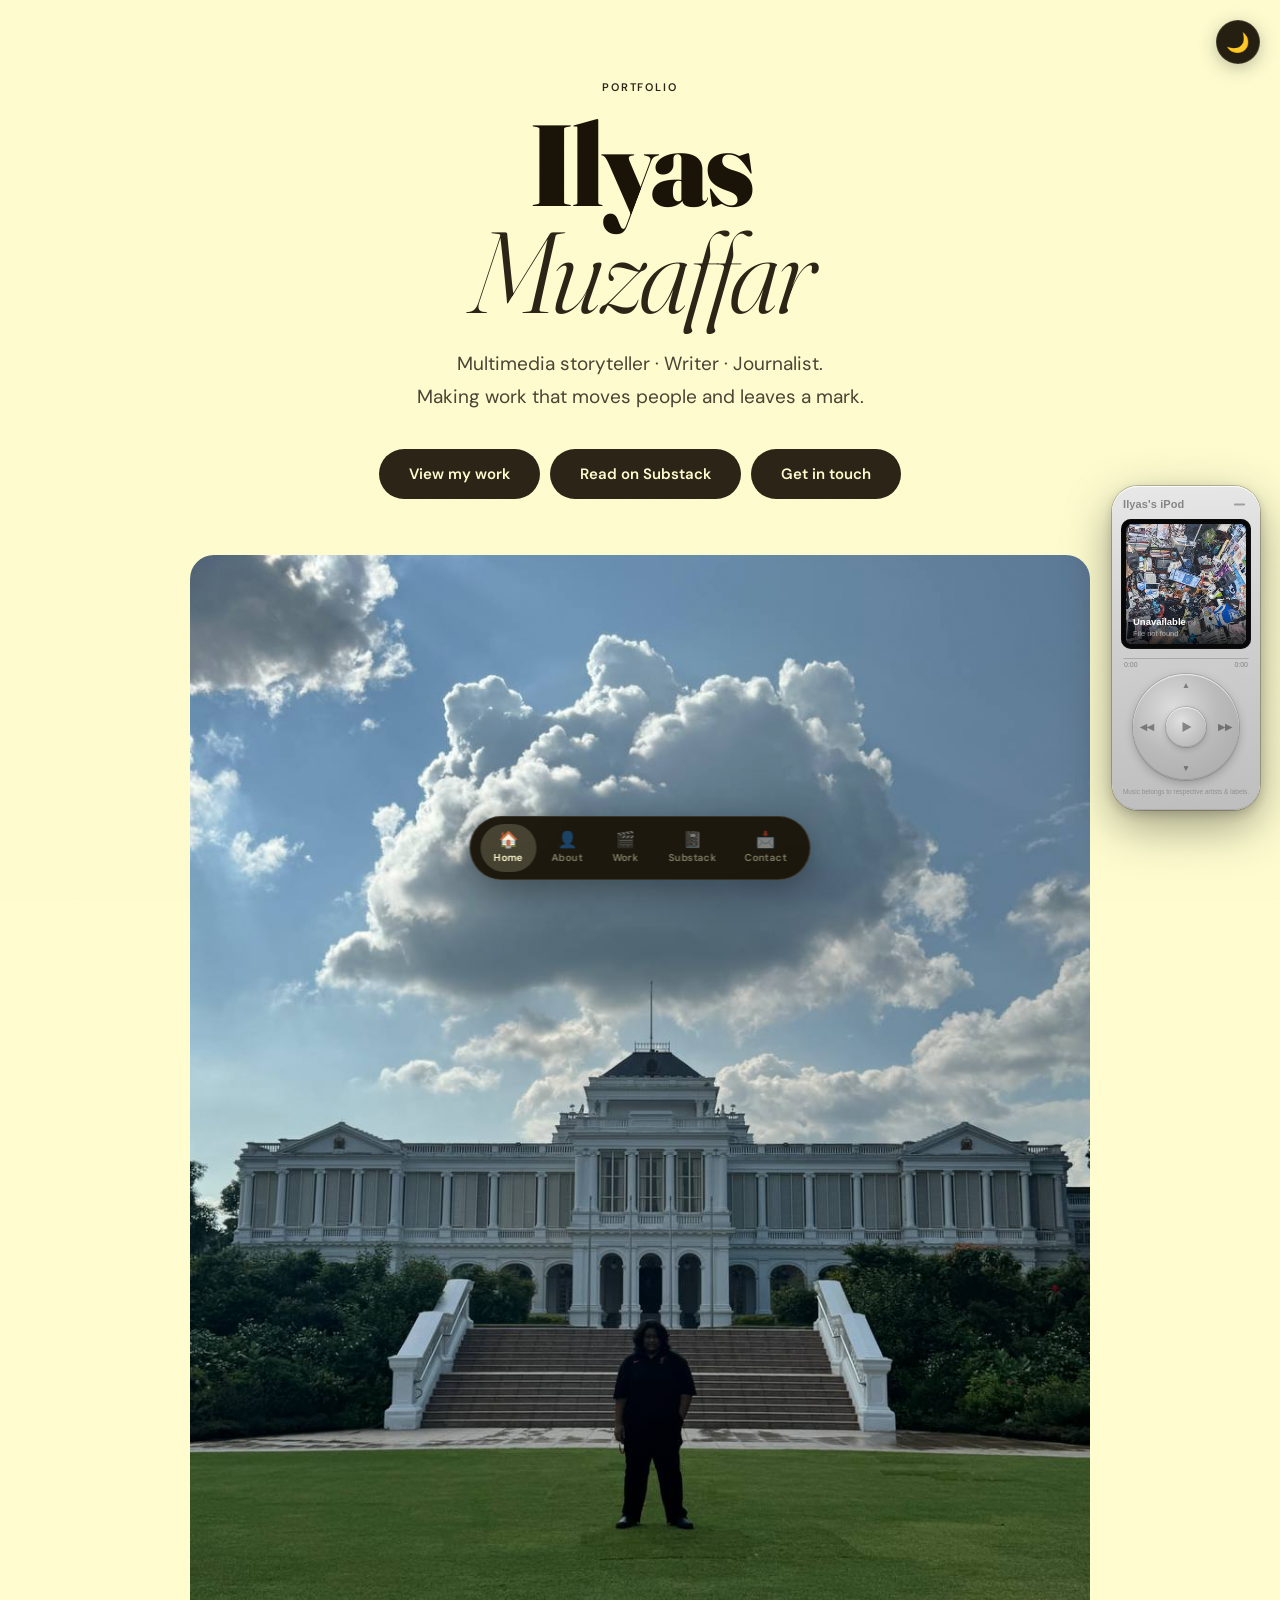
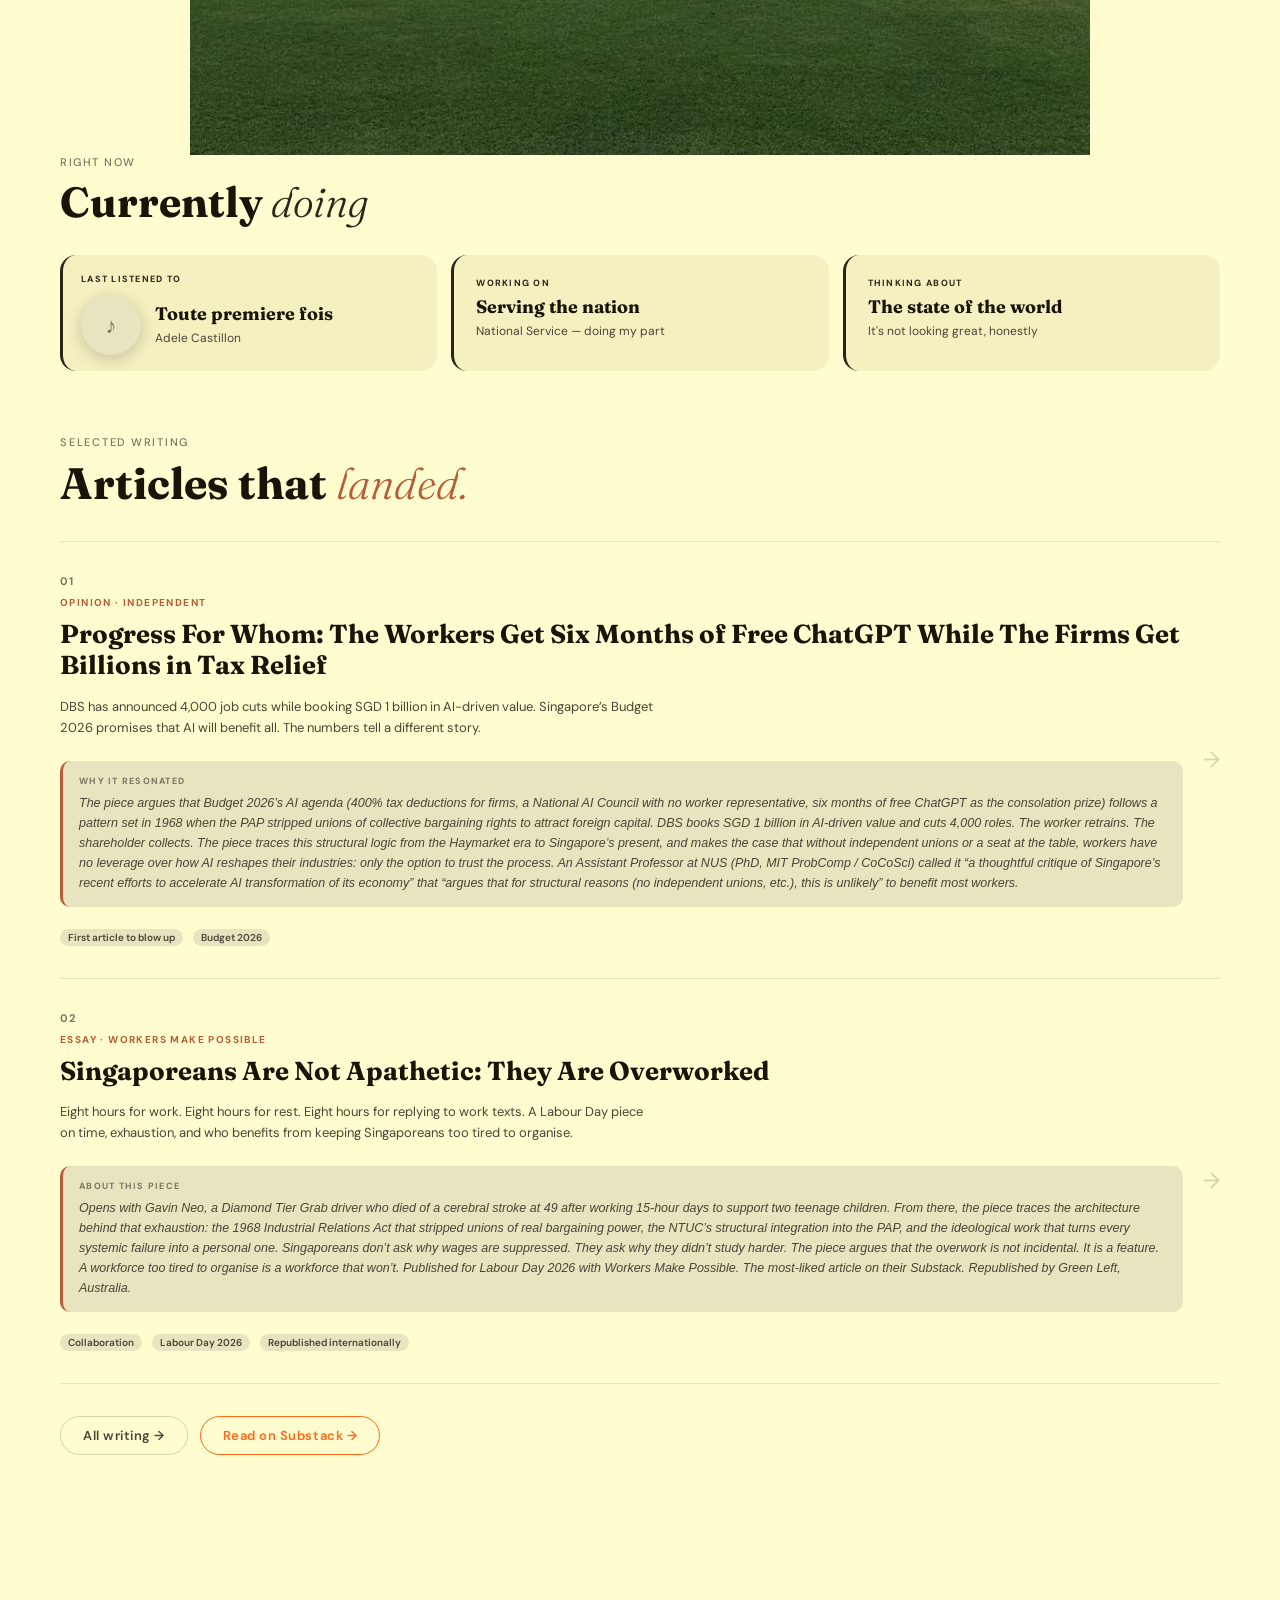
==== commit 839ab469: "Add files via upload" ====
--- a/index.html
+++ b/index.html
@@ -18,10 +18,10 @@
 
 :root{
   --bg:#FFFDD0;--card:#F5F0C0;--line:#e8e4c0;--line2:#d8d2a8;
-  --muted:#8a8a72;--mid:#5c5c48;--dark:#3a3a2c;--ink:#1a1a0f;
-  --accent:#1B4332;--accent2:#2D6A4F;--accent-fade:rgba(27,67,50,0.08);
+  --muted:#7a7460;--mid:#4a4434;--dark:#2e2818;--ink:#1a1408;
+  --accent:#2c2416;--accent2:#3d3220;--accent-fade:rgba(44,36,22,0.08);
   --blue:#0055c8;--blue2:#0066e0;--blue-fade:rgba(0,85,200,0.08);
-  --red:#cc2a22;--amber:#C68B2A;--teal:#2E8B7A;--indigo:#3a28b8;--purple:#9b59b6;
+  --red:#cc2a22;--amber:#B85C38;--teal:#7a5c38;--indigo:#3a28b8;--purple:#9b59b6;
   --serif:"Fraunces",Georgia,serif;
   --sans:"DM Sans",-apple-system,sans-serif;
 }
@@ -40,7 +40,7 @@
 .overlay{visibility:hidden;pointer-events:none;position:fixed;inset:0;background:var(--bg);z-index:500;overflow-y:auto;padding-bottom:110px;transition:opacity 0.22s ease}
 .overlay.open{visibility:visible;pointer-events:auto;animation:pageFadeIn 0.22s ease forwards}
 
-.scroll-progress{position:sticky;top:0;left:0;height:3px;background:linear-gradient(90deg,#C68B2A,#2E8B7A);width:0%;z-index:20;transition:width 0.08s linear;border-radius:0 0 3px 0;margin-bottom:-3px}
+.scroll-progress{position:sticky;top:0;left:0;height:3px;background:linear-gradient(90deg,#B85C38,#8B5E3C);width:0%;z-index:20;transition:width 0.08s linear;border-radius:0 0 3px 0;margin-bottom:-3px}
 
 .back-to-top{position:fixed;bottom:90px;left:20px;z-index:10001;width:38px;height:38px;border-radius:50%;background:var(--ink);color:var(--bg);border:none;cursor:pointer;font-size:15px;display:none;align-items:center;justify-content:center;box-shadow:0 4px 16px rgba(0,0,0,0.2);transition:transform 0.22s cubic-bezier(0.25,0.46,0.45,0.94),opacity 0.18s,background 0.18s;opacity:0}
 .back-to-top.visible{display:flex;opacity:1}
@@ -67,19 +67,19 @@
   .ipod-collapsed-art img{animation:none}
 }
 
-.nav{position:fixed;bottom:20px;left:50%;transform:translateX(-50%);z-index:9999;background:rgba(27,67,50,0.96);backdrop-filter:blur(20px);-webkit-backdrop-filter:blur(20px);border:1px solid rgba(110,231,160,0.18);border-radius:980px;padding:7px 10px;display:flex;gap:2px;box-shadow:0 8px 32px rgba(27,67,50,0.35)}
-@supports(backdrop-filter:blur(1px)){.nav{background:rgba(27,67,50,0.96)}}
-.nb{display:flex;flex-direction:column;align-items:center;gap:3px;padding:8px 13px;border-radius:980px;background:transparent;border:none;cursor:pointer;color:rgba(200,235,215,0.55);min-width:56px;font-family:var(--sans);transition:color 0.18s,background 0.18s,transform 0.18s cubic-bezier(0.25,0.46,0.45,0.94)}
-.nb:hover{color:#e8f8f0;background:rgba(110,231,160,0.12);transform:translateY(-2px) scale(1.05)}
-.nb.on{color:#a8f0c8;background:rgba(110,231,160,0.18)}
+.nav{position:fixed;bottom:20px;left:50%;transform:translateX(-50%);z-index:9999;background:rgba(26,20,8,0.95);backdrop-filter:blur(20px);-webkit-backdrop-filter:blur(20px);border:1px solid rgba(255,253,208,0.12);border-radius:980px;padding:7px 10px;display:flex;gap:2px;box-shadow:0 8px 32px rgba(0,0,0,0.35)}
+@supports(backdrop-filter:blur(1px)){.nav{background:rgba(26,20,8,0.95)}}
+.nb{display:flex;flex-direction:column;align-items:center;gap:3px;padding:8px 13px;border-radius:980px;background:transparent;border:none;cursor:pointer;color:rgba(255,253,208,0.45);min-width:56px;font-family:var(--sans);transition:color 0.18s,background 0.18s,transform 0.18s cubic-bezier(0.25,0.46,0.45,0.94)}
+.nb:hover{color:#FFFDD0;background:rgba(255,253,208,0.12);transform:translateY(-2px) scale(1.05)}
+.nb.on{color:#FFFDD0;background:rgba(255,253,208,0.18)}
 .nb:active{transform:scale(0.84)!important;transition:transform 0.09s cubic-bezier(0.32,0.72,0,1)!important}
 .ni{font-size:16px;line-height:1;display:block}
 .nl{font-size:10px;font-weight:600;letter-spacing:0.04em}
 @media(max-width:560px){.nb{padding:6px 8px;min-width:40px;gap:2px}.ni{font-size:15px}.nl{font-size:8px}.nav{padding:6px 8px;gap:1px}}
 @media(max-width:380px){.nl{display:none}.nb{padding:7px 10px}.ni{font-size:17px}}
 
-.dm-btn{position:fixed;top:20px;right:20px;z-index:9998;width:44px;height:44px;border-radius:50%;border:1px solid rgba(110,231,160,0.18);background:rgba(27,67,50,0.96);backdrop-filter:blur(20px);-webkit-backdrop-filter:blur(20px);cursor:pointer;display:flex;align-items:center;justify-content:center;font-size:19px;box-shadow:0 4px 18px rgba(27,67,50,0.35);transition:transform 0.22s cubic-bezier(0.25,0.46,0.45,0.94),box-shadow 0.2s,background 0.2s}
-.dm-btn:hover{transform:scale(1.12);box-shadow:0 8px 24px rgba(27,67,50,0.45)}
+.dm-btn{position:fixed;top:20px;right:20px;z-index:9998;width:44px;height:44px;border-radius:50%;border:1px solid rgba(255,253,208,0.12);background:rgba(26,20,8,0.95);backdrop-filter:blur(20px);-webkit-backdrop-filter:blur(20px);cursor:pointer;display:flex;align-items:center;justify-content:center;font-size:19px;box-shadow:0 4px 18px rgba(0,0,0,0.25);transition:transform 0.22s cubic-bezier(0.25,0.46,0.45,0.94),box-shadow 0.2s,background 0.2s}
+.dm-btn:hover{transform:scale(1.12);box-shadow:0 8px 24px rgba(0,0,0,0.35)}
 .dm-btn:active{transform:scale(0.9)!important;transition:transform 0.09s!important}
 
 @keyframes fadeUp{from{opacity:0;transform:translateY(18px)}to{opacity:1;transform:translateY(0)}}
@@ -122,7 +122,7 @@
 .hero-sub{font-size:clamp(16px,2vw,19px);font-weight:400;color:var(--mid);max-width:480px;line-height:1.75;margin-bottom:36px}
 .hero-btns{display:flex;gap:10px;flex-wrap:wrap;justify-content:center;margin-bottom:56px}
 .home-btn{background:var(--accent);color:#FFFDD0;border:2px solid transparent}
-.home-btn:hover{background:var(--accent2);transform:translateY(-3px) scale(1.05);box-shadow:0 10px 28px rgba(27,67,50,0.35)}
+.home-btn:hover{background:var(--accent2);transform:translateY(-3px) scale(1.05);box-shadow:0 10px 28px rgba(0,0,0,0.2)}
 
 .hero-photo{width:100%;max-width:900px;margin:0 auto;border-radius:24px 24px 0 0;overflow:hidden;position:relative}
 .hero-photo img{width:100%;display:block;object-fit:contain;object-position:center top;transition:transform 0.7s cubic-bezier(0.32,0.72,0,1)}
@@ -222,7 +222,7 @@
 .hl-icon{font-size:26px;flex-shrink:0;margin-top:2px}
 .hl-label{font-size:10px;font-weight:700;letter-spacing:0.12em;text-transform:uppercase;color:var(--accent);margin-bottom:5px}
 .hl-value{font-family:var(--serif);font-size:18px;font-weight:700;color:var(--ink);line-height:1.2}
-html.dark .about-pullquote{color:#6ee7a0;border-color:#6ee7a0}
+html.dark .about-pullquote{color:#c8a870;border-color:#c8a870}
 html.dark .about-text .hl-amber{color:#e8a830}
 html.dark .about-text .hl-teal{color:#3cb89e}
 
@@ -320,8 +320,8 @@
 .bc-ex{font-size:14px;color:var(--mid);line-height:1.6;flex:1;margin-bottom:16px}
 .bc-foot{display:flex;align-items:center;justify-content:space-between}
 .bc-tag{font-size:11px;font-weight:600;letter-spacing:0.06em;text-transform:uppercase;padding:4px 12px;border-radius:980px}
-.new-badge{display:inline-block;font-size:9px;font-weight:700;letter-spacing:0.12em;text-transform:uppercase;padding:3px 9px;border-radius:980px;background:#1B4332;color:#FFFDD0}
-html.dark .new-badge{background:#6ee7a0;color:#0a1f12}
+.new-badge{display:inline-block;font-size:9px;font-weight:700;letter-spacing:0.12em;text-transform:uppercase;padding:3px 9px;border-radius:980px;background:#2c2416;color:#FFFDD0}
+html.dark .new-badge{background:#c8a870;color:#0a1f12}
 .wrc-new{display:inline-flex;align-items:center;gap:6px}
 .bc-arr{font-size:18px;color:var(--muted);transition:color 0.2s,transform 0.2s}
 .bc-soon{opacity:0.5;cursor:default;pointer-events:none}
@@ -362,7 +362,7 @@
 .back:hover{opacity:0.7;transform:translateX(-2px)}
 .ov-cat{font-size:12px;color:var(--mid)}
 
-.float-back{position:fixed;bottom:20px;z-index:10000;background:rgba(27,67,50,0.96);backdrop-filter:blur(20px);-webkit-backdrop-filter:blur(20px);border:1px solid rgba(110,231,160,0.18);border-radius:980px;padding:7px 10px;font-family:var(--sans);font-size:9px;font-weight:500;letter-spacing:0.04em;color:rgba(200,235,215,0.9);cursor:pointer;display:none;flex-direction:column;align-items:center;justify-content:center;gap:3px;box-shadow:0 8px 32px rgba(27,67,50,0.35);transition:color 0.18s,background 0.18s,transform 0.18s cubic-bezier(0.25,0.46,0.45,0.94);min-width:56px;right:calc(50% + var(--nav-half,170px) + 8px)}
+.float-back{position:fixed;bottom:20px;z-index:10000;background:rgba(26,20,8,0.95);backdrop-filter:blur(20px);-webkit-backdrop-filter:blur(20px);border:1px solid rgba(255,253,208,0.12);border-radius:980px;padding:7px 10px;font-family:var(--sans);font-size:9px;font-weight:500;letter-spacing:0.04em;color:rgba(255,253,208,0.8);cursor:pointer;display:none;flex-direction:column;align-items:center;justify-content:center;gap:3px;box-shadow:0 8px 32px rgba(0,0,0,0.35);transition:color 0.18s,background 0.18s,transform 0.18s cubic-bezier(0.25,0.46,0.45,0.94);min-width:56px;right:calc(50% + var(--nav-half,170px) + 8px)}
 .float-back .fb-icon{font-size:16px;line-height:1;display:block}
 .float-back.visible{display:flex}
 .float-back:hover{color:#e8f8f0;background:rgba(45,106,79,0.97);transform:translateY(-2px) scale(1.05)}
@@ -530,46 +530,46 @@
 html.dark .music-player.mp-collapsed{background:radial-gradient(circle at 38% 34%,#333,#222 55%,#1a1a1a)}
 
 html.dark{
-  --bg:#0a1f12;--card:#1e3d28;--line:#243d2c;--line2:#2e5038;
-  --muted:#4d7a5e;--mid:#7aaa88;--dark:#b8d4c0;--ink:#F5F0D8;
-  --accent:#6ee7a0;--accent2:#86efac;--accent-fade:rgba(110,231,160,0.1);
+  --bg:#14100a;--card:#1e1a12;--line:#2a2418;--line2:#38301e;
+  --muted:#7a7060;--mid:#a09080;--dark:#c8b898;--ink:#F5F0D8;
+  --accent:#c8a870;--accent2:#d4b888;--accent-fade:rgba(200,168,112,0.1);
   --blue:#60b8ff;--blue2:#7ec8ff;--blue-fade:rgba(96,184,255,0.12);
-  --red:#f07060;--amber:#e8a830;--teal:#3cb89e;--indigo:#7b72e8;--purple:#b88ad0;
+  --red:#f07060;--amber:#B85C38;--teal:#a07848;--indigo:#7b72e8;--purple:#b88ad0;
 }
 html.dark body{background:var(--bg);color:var(--ink)}
 html.dark body::before{opacity:0.025;mix-blend-mode:screen}
 html.dark .overlay{background:var(--bg)}
-html.dark .nav{background:rgba(255,253,208,0.14);border-color:rgba(255,253,208,0.22);box-shadow:0 8px 32px rgba(0,0,0,0.55)}
-html.dark .nb{color:rgba(255,253,208,0.45)}
-html.dark .nb:hover{color:#FFFDD0;background:rgba(255,253,208,0.12)}
+html.dark .nav{background:rgba(14,10,4,0.97);border-color:rgba(255,253,208,0.1);box-shadow:0 8px 32px rgba(0,0,0,0.7)}
+html.dark .nb{color:rgba(255,253,208,0.4)}
+html.dark .nb:hover{color:#FFFDD0;background:rgba(255,253,208,0.1)}
 html.dark .nb.on{color:#FFFDD0;background:rgba(255,253,208,0.18)}
-html.dark .ov-bar{background:rgba(10,31,18,0.97);border-bottom-color:rgba(110,231,160,0.15)}
-html.dark .back{color:#6ee7a0!important}
-html.dark .float-back{background:rgba(255,253,208,0.12);border-color:rgba(255,253,208,0.2);color:rgba(255,253,208,0.85);box-shadow:0 8px 32px rgba(0,0,0,0.5)}
+html.dark .ov-bar{background:rgba(14,10,4,0.98);border-bottom-color:rgba(200,168,112,0.15)}
+html.dark .back{color:#c8a870!important}
+html.dark .float-back{background:rgba(255,253,208,0.08);border-color:rgba(255,253,208,0.15);color:rgba(255,253,208,0.85);box-shadow:0 8px 32px rgba(0,0,0,0.5)}
 html.dark .float-back:hover{color:#FFFDD0;background:rgba(255,253,208,0.2)}
 html.dark .dm-btn{background:rgba(255,253,208,0.12);border-color:rgba(255,253,208,0.2);box-shadow:0 4px 18px rgba(0,0,0,0.5)}
 html.dark .dm-btn:hover{background:rgba(255,253,208,0.2)}
 html.dark .playcircle{background:rgba(255,255,255,0.95);color:#1d1d1f}
-html.dark .hero-name em{color:#6ee7a0}
+html.dark .hero-name em{color:#c8a870}
 html.dark .home-btn{background:var(--accent);color:#0a1f12}
-html.dark .home-btn:hover{background:var(--accent2);box-shadow:0 10px 28px rgba(110,231,160,0.25);transform:translateY(-3px) scale(1.05)}
-html.dark .cur-card{border-left-color:#6ee7a0}
-html.dark .cur-type{color:#6ee7a0}
-html.dark .about-h em{color:#6ee7a0}
-html.dark .about-pullquote{color:#6ee7a0;border-color:#6ee7a0}
-html.dark .skills-box h4{color:#6ee7a0}
-html.dark .skd{background:#6ee7a0}
-html.dark .hl-label{color:#6ee7a0}
+html.dark .home-btn:hover{background:var(--accent2);box-shadow:0 10px 28px rgba(200,168,112,0.25);transform:translateY(-3px) scale(1.05)}
+html.dark .cur-card{border-left-color:#c8a870}
+html.dark .cur-type{color:#c8a870}
+html.dark .about-h em{color:#c8a870}
+html.dark .about-pullquote{color:#c8a870;border-color:#c8a870}
+html.dark .skills-box h4{color:#c8a870}
+html.dark .skd{background:#c8a870}
+html.dark .hl-label{color:#c8a870}
 html.dark .about-text .hl-amber{color:#e8a830}
 html.dark .about-text .hl-teal{color:#3cb89e}
-html.dark .mm-title em{color:#6ee7a0}
-html.dark .sec-lbl{color:#6ee7a0}
-html.dark .vinfo .vcat{color:#6ee7a0}
-html.dark .wrr:hover .wrt{color:#6ee7a0}
-html.dark .wrr:hover .wra{color:#6ee7a0}
-html.dark .contact-big-h em{color:#6ee7a0}
-html.dark .sc:hover .sc-arr{color:#6ee7a0}
-html.dark .scroll-progress{background:linear-gradient(90deg,#e8a830,#6ee7a0)}
+html.dark .mm-title em{color:#c8a870}
+html.dark .sec-lbl{color:#c8a870}
+html.dark .vinfo .vcat{color:#c8a870}
+html.dark .wrr:hover .wrt{color:#c8a870}
+html.dark .wrr:hover .wra{color:#c8a870}
+html.dark .contact-big-h em{color:#c8a870}
+html.dark .sc:hover .sc-arr{color:#c8a870}
+html.dark .scroll-progress{background:linear-gradient(90deg,#e8a830,#c8a870)}
 
 @media(max-width:480px){
 
@@ -661,8 +661,37 @@
 .art-headlines li::before{content:"\2014";position:absolute;left:0;color:var(--muted)}
 
 .blog-btn-wrap{position:relative;display:inline-block}
-.btn-new-tag{position:absolute;top:-22px;left:50%;transform:translateX(-50%);font-size:8px;font-weight:700;letter-spacing:0.1em;text-transform:uppercase;padding:2px 9px;border-radius:980px;background:#1B4332;color:#FFFDD0;white-space:nowrap;pointer-events:none;border:1.5px solid #000;z-index:10}
-html.dark .btn-new-tag{background:#6ee7a0;color:#0a1f12;border-color:#000}
+.btn-new-tag{position:absolute;top:-22px;left:50%;transform:translateX(-50%);font-size:8px;font-weight:700;letter-spacing:0.1em;text-transform:uppercase;padding:2px 9px;border-radius:980px;background:#2c2416;color:#FFFDD0;white-space:nowrap;pointer-events:none;border:1.5px solid rgba(0,0,0,0.4);z-index:10}
+html.dark .btn-new-tag{background:#c8a870;color:#14100a;border-color:rgba(0,0,0,0.4)}
+
+.feat-section{max-width:1200px;margin:0 auto;padding:0 20px 64px}
+.feat-label{font-size:11px;font-weight:500;letter-spacing:0.16em;text-transform:uppercase;color:var(--muted);margin-bottom:12px}
+.feat-title{font-family:var(--serif);font-size:clamp(28px,4vw,44px);font-weight:700;color:var(--ink);margin-bottom:36px;line-height:1}
+.feat-title em{font-style:italic;font-weight:300;color:var(--amber)}
+.feat-list{display:flex;flex-direction:column;gap:0;margin-bottom:32px}
+.feat-item{display:flex;gap:0;border-top:1px solid var(--line);padding:32px 0;cursor:pointer;text-align:left;background:transparent;border-left:none;border-right:none;border-bottom:none;width:100%;font-family:var(--sans);transition:background 0.18s}
+.feat-item:last-child{border-bottom:1px solid var(--line)}
+.feat-item:hover{background:var(--card)}
+.feat-item:hover{padding-left:16px;padding-right:16px;margin:0 -16px;width:calc(100% + 32px);border-radius:12px;border-color:transparent}
+.feat-item-left{display:flex;flex-direction:column;gap:8px;flex:1;min-width:0}
+.feat-item-num{font-size:11px;font-weight:700;letter-spacing:0.1em;color:var(--muted);font-variant-numeric:tabular-nums}
+.feat-item-cat{font-size:10px;font-weight:700;letter-spacing:0.14em;text-transform:uppercase}
+.feat-item-title{font-family:var(--serif);font-size:clamp(20px,2.5vw,26px);font-weight:700;color:var(--ink);line-height:1.2;margin:2px 0 6px}
+.feat-item-excerpt{font-size:13px;color:var(--mid);line-height:1.65;max-width:600px}
+.feat-item-context{margin-top:14px;padding:14px 16px;background:var(--line);border-radius:10px;border-left:3px solid var(--amber)}
+.feat-item-context-label{font-size:9px;font-weight:700;letter-spacing:0.14em;text-transform:uppercase;color:var(--muted);margin-bottom:6px}
+.feat-item-context-text{font-size:12.5px;color:var(--mid);line-height:1.6;font-style:italic}
+.feat-item-meta{display:flex;align-items:center;gap:10px;margin-top:14px;flex-wrap:wrap}
+.feat-item-pub{font-size:11px;font-weight:600;color:var(--muted);letter-spacing:0.04em}
+.feat-item-tag{font-size:10px;font-weight:600;padding:2px 8px;border-radius:980px;background:var(--line);color:var(--mid)}
+.feat-item-arrow{font-size:22px;color:var(--line2);align-self:center;flex-shrink:0;margin-left:20px;transition:transform 0.2s,color 0.18s}
+.feat-item:hover .feat-item-arrow{transform:translateX(4px);color:var(--amber)}
+@media(max-width:480px){.feat-item:hover{padding-left:0;padding-right:0;margin:0;width:100%;border-radius:0;border-color:var(--line)}.feat-item-arrow{display:none}}
+.feat-footer{display:flex;gap:12px;flex-wrap:wrap}
+.feat-more-btn{font-family:var(--sans);font-size:13px;font-weight:600;letter-spacing:0.04em;padding:10px 22px;border-radius:980px;border:1.5px solid var(--line2);background:transparent;color:var(--mid);cursor:pointer;transition:all 0.18s}
+.feat-more-btn:hover{border-color:var(--ink);color:var(--ink);transform:translateY(-1px)}
+.feat-substack-btn{border-color:#FF6719;color:#FF6719}
+.feat-substack-btn:hover{background:#FF6719;color:#fff;border-color:#FF6719}
 
 .sub-strip{margin:0 28px 32px;padding:28px 24px;background:var(--card);border-radius:22px;border-left:3px solid #FF6719;}
 .sub-strip-hdr{display:flex;align-items:center;gap:12px;margin-bottom:20px;}
@@ -701,17 +730,13 @@
      ============================================================ -->
 <div id="page-home" class="page active">
 
-  <!-- Centered hero: name top, Istana photo below -->
   <div class="hero">
     <p class="eyebrow hero-label">Portfolio</p>
     <h1 class="hero-name">Ilyas<em>Muzaffar</em></h1>
-    <p class="hero-sub">Multimedia storyteller &middot; Writer &middot; Creative.<br>Making work that moves people and leaves a mark.</p>
+    <p class="hero-sub">Multimedia storyteller &middot; Writer &middot; Journalist.<br>Making work that moves people and leaves a mark.</p>
     <div class="hero-btns">
       <button class="btn home-btn" onclick="goTo('work')">View my work</button>
-      <div class="blog-btn-wrap" style="position:relative;display:inline-block">
-        <button class="btn home-btn" onclick="window.open('https://ilyasmuzaffar.substack.com/','_blank')">Read on Substack</button>
-        <span class="btn-new-tag">New post</span>
-      </div>
+      <button class="btn home-btn" onclick="window.open('https://ilyasmuzaffar.substack.com/','_blank')">Read on Substack</button>
       <button class="btn home-btn" onclick="goTo('contact')">Get in touch</button>
     </div>
     <div class="hero-photo">
@@ -719,18 +744,7 @@
     </div>
   </div>
 
-  <div class="photo-strip">
-    <div class="photo-card">
-      <img src="photo1.JPG" alt="With colleagues">
-      <span class="photo-caption">With colleagues</span>
-    </div>
-    <div class="photo-card">
-      <img src="photo2.JPG" alt="At the Istana, Singapore">
-      <span class="photo-caption">At the Istana, Singapore</span>
-    </div>
-  </div>
-
-  <!-- Currently section -->
+  <!-- Currently section — compact -->
   <div class="currently">
     <p class="currently-label">Right now</p>
     <h2 class="currently-title">Currently <em>doing</em></h2>
@@ -742,7 +756,7 @@
         <div class="cur-music-row">
           <div class="cur-art-wrap">
             <img id="cur-art" src="" alt="Album art" class="cur-art">
-            <div class="cur-art-placeholder" id="cur-art-placeholder">♪</div>
+            <div class="cur-art-placeholder" id="cur-art-placeholder">&#9834;</div>
           </div>
           <div class="cur-music-info">
             <div class="cur-item-wrap">
@@ -756,56 +770,28 @@
       <div class="cur-card">
         <div class="cur-type">Working on</div>
         <div class="cur-item">Serving the nation</div>
-        <div class="cur-sub">National Service - doing my part</div>
+        <div class="cur-sub">National Service &mdash; doing my part</div>
       </div>
       <div class="cur-card">
         <div class="cur-type">Thinking about</div>
         <div class="cur-item">The state of the world</div>
-        <div class="cur-sub">It's not looking great, honestly</div>
+        <div class="cur-sub">It&#39;s not looking great, honestly</div>
       </div>
     </div>
   </div>
 
-  <div class="home-cards">
-    <p class="cl">What I do</p>
-    <div class="cg">
-      <button class="card ca" onclick="goTo('about')">
-        <div class="card-icon">&#128100;</div>
-        <h3>About Me</h3>
-        <p>Storyteller, creative, and multimedia producer with a belief in honest work.</p>
-      </button>
-      <button class="card ci" onclick="goTo('work')">
-        <div class="card-icon">&#127916;</div>
-        <h3>Multimedia</h3>
-        <p>Video, photography, audio, design, and writing - all in one place.</p>
-      </button>
-      <button class="card cp" onclick="goTo('blog')">
-        <div class="card-icon">&#128211;</div>
-        <h3>Substack</h3>
-        <p>Unfiltered thoughts, ideas, and reflections on life, work, and everything in between.</p>
-      </button>
-      <button class="card cb" onclick="goTo('contact')">
-        <div class="card-icon">&#9993;&#65039;</div>
-        <h3>Contact</h3>
-        <p>Got a project in mind? Let&rsquo;s talk about making something real together.</p>
-      </button>
+  <!-- Featured Writing -->
+  <div class="feat-section">
+    <p class="feat-label">Selected writing</p>
+    <h2 class="feat-title">Articles that <em>landed.</em></h2>
+    <div class="feat-list" id="feat-grid"></div>
+    <div class="feat-footer">
+      <button class="feat-more-btn" onclick="goTo('work')">All writing &rarr;</button>
+      <button class="feat-more-btn feat-substack-btn" onclick="window.open('https://ilyasmuzaffar.substack.com/','_blank')">Read on Substack &rarr;</button>
     </div>
   </div>
 
-  <!-- Substack newsletter embed -->
-  <div class="sub-embed-wrap">
-    <div class="sub-embed-text">
-      <div class="sub-embed-hl">Get new pieces in your inbox.</div>
-      <div class="sub-embed-sub">Opinion, journalism, and essays on Singapore, labour, and geopolitics.<br>No noise. Just writing.</div>
-      <div class="sub-embed-form">
-        <input type="email" id="sub-email-input" placeholder="your@email.com" />
-        <button onclick="substackSubscribe()">Subscribe</button>
-      </div>
-      <div class="sub-embed-success" id="sub-success">✓ Check your inbox to confirm!</div>
-    </div>
-  </div>
 </div>
-
 <!-- ============================================================
      PAGE: ABOUT
      ============================================================ -->
@@ -826,11 +812,8 @@
     <div class="about-cols">
       <div class="about-text">
         <p class="lead">I&rsquo;m Ilyas, a storyteller driven by <span class="hl-amber">curiosity</span> and a genuine belief that journalism can change how people see the world. I specialise in video production and reporting, crafting narratives that <span class="hl-ink">inform, engage, and stick</span>. Every story I take on starts with a question I can&rsquo;t stop thinking about, and ends only when I&rsquo;m satisfied the audience gets something real from it.</p>
-
         <blockquote class="about-pullquote">&ldquo;Stories should matter. If they don&rsquo;t, why tell them?&rdquo;</blockquote>
-
         <p>I thrive in <span class="hl-teal">fast-paced environments</span>, adapt quickly, and never stop learning. That looks different depending on the week: picking up a new editing technique the night before a deadline, rethinking a shoot when the location falls through, or sitting with a difficult subject long enough to earn their trust. The pressure doesn&rsquo;t slow me down. If anything, it sharpens my focus.</p>
-
         <p>My work is guided by a commitment to <span class="hl-amber">integrity and quality</span>. I don&rsquo;t believe in filler. A two-minute piece that earns someone&rsquo;s full attention is worth more than ten minutes of noise. Whether I&rsquo;m reporting in the field, cutting a sequence in the edit suite, or writing a caption, the standard stays the same: clear, honest, and worth the audience&rsquo;s time.</p>
       </div>
       <div>
@@ -853,6 +836,7 @@
     </div>
   </div>
 </div>
+
 
 <!-- ============================================================
      PAGE: WORK
@@ -923,7 +907,8 @@
   <div class="contact-page">
     <p class="eyebrow" style="color:var(--accent);margin-bottom:20px">Get in touch</p>
     <h1 class="contact-big-h">Let&rsquo;s make<br>something <em>real.</em></h1>
-    <p class="contact-intro">Always up for a good conversation &mdash; whether it&rsquo;s about a project, a collaboration, or just something interesting you want to talk about. Reach out through any of the channels below.</p>
+    <p class="contact-intro">If you are an editor or publication and would like to commission a piece, I would genuinely welcome the conversation. I write on Singapore politics, labour, policy, and geopolitics, and I am always looking for the right outlet for serious work.</p>
+    <p class="contact-intro" style="margin-top:14px">For collaborations, multimedia projects, or anything else worth discussing, reach out through any of the channels below.</p>
     <div class="sc-grid">
       <a class="sc" href="mailto:contact@ilyasmuzaffar.com">
         <div class="sc-icon" style="background:#f0f4ff">&#9993;&#65039;</div>
@@ -1084,13 +1069,14 @@
 ];
 
 var ARTICLES=[
+{id:"wmp-labour-day",publishDate:"2026-05-01",title:"Singaporeans Are Not Apathetic: They Are Overworked",date:"1 May 2026",category:"Essay",catColor:"#B85C38",publication:"Workers Make Possible",isNew:true,excerpt:"Eight hours for work. Eight hours for rest. Eight hours for replying to work texts. A Labour Day piece on time, exhaustion, and who benefits from keeping Singaporeans too tired to organise.",body:"<div class='art-lede'><p>Eight hours for work. Eight hours for rest. Eight hours for what you will. They said it in 1817. We\u2019re still asking.</p></div><p>Gavin Neo woke up every afternoon and drove until the next morning. Then he sent his daughter to school. Then he slept. Then he did it again.</p><p>He ate $3.80 chicken rice at a coffee shop in Killiney. The cheapest food he could find. He topped off his meal with a can of Red Bull and got back behind the wheel. He didn\u2019t drink, nor did he smoke. He spent almost nothing on himself.</p><p>On 29 May 2025, Gavin Neo died of a cerebral stroke. He was 49. He left behind two teenage children. He had been working up to 15 hours a day to provide for them.</p><p>When his friend once asked him why he skimped on food despite working that many hours, Gavin replied, \u201cIt\u2019s for my kids and their future.\u201d</p><p>Gavin Neo was a Diamond Tier Grab driver. Diamond Tier is awarded to the top 10% of drivers on the platform who complete up to 2,000 trips every three months. Equating to an average of 22 trips a day. He had this designation by working himself into the ground.</p><p>This is a story about time. Specifically about who owns it and who gets to keep it.</p><h2>The Numbers First</h2><p>Singaporeans work an average of 43.8 hours per week. Not the worst. But not a statistic to be proud of either. Singapore is one of the exceptions to the general rule that high income countries have shorter working hours.</p><p>The Ministry of Manpower (MOM) reported that the average weekly hours worked by employed residents fell from 47.0 hours in 2017 and 45.0 in 2021. From the statistics, this decline is a long-term trend that\u2019s also observed in other advanced economies.</p><p>So uh\u2026 MOM also notes \u201cusual hours worked refers to the number of hours that a person usually works in a typical week, regardless of whether he is paid or not.\u201d</p><p>So the number is already a mess. And it still sits above the global average for developed economies. And it says nothing about what happens when they get home. Cooking. Shopping. Caregiving. The elderly parents. The pre-schoolers. Pressing on each day with trepidation.</p><p>The 43.8 hours is a very forgiving average. It excludes the second job. It excludes the work done at home. It is the floor. Not the ceiling.</p><p>Full-time teachers work 47.3 hours per week. The OECD average for teachers is 41 hours. Platform workers like Gavin Neo clocked 15 hours in some days just to stay afloat.</p><p>There is a version of this story where I talk about all these numbers to hit a minimum of 2000 characters and then conclude Singapore should consider adopting flexible work hours. If you want that version I\u2019m sure you can find that elsewhere.</p><p>The more useful version asks how we got here and who benefits from keeping us tired.</p><h2>Fighting For Our Rights</h2><p>Robert Owen coined the slogan, \u201cEight hours\u2019 labour, eight hours\u2019 recreation, eight hours\u2019 rest\u201d in 1817 to promote a balanced workday. The demand took about a century of strikes, blood and dead workers to become standard practice in most of the industrialised world.</p><p>On 1 May 1886, hundreds of thousands of American workers went on strike demanding an eight hour workday. The strikers\u2019 slogan was, \u201ceight hours for work, eight hours for rest, eight hours for what we will.\u201d Three days later on May 4 at Haymarket Square in Chicago, a bomb went off at a labour rally. Police opened fire into the crowd. Seven officers and an unknown number of workers died. The courts hanged four labour leaders on evidence so thin that the Governor of Illinois later pardoned the remaining defendants and called the trial a travesty.</p><p>The Haymarket Affair is why we have May Day on the first of May. The Second International designated it International Worker\u2019s Day in 1889 specifically to commemorate the workers who were killed and hanged for asking to go home at a reasonable hour. That is the origin story of a public holiday that Singapore observes every year without ever explaining what it is for.</p><p>Our rights were not given. They were taken. At a considerable cost.</p><h2>1968: The Year Progress Was Reset</h2><p>Singapore entered the story about 80 years later with a different approach. In 1968, PAP passed the Industrial Relations (Amendment) Act. Collective bargaining was not abolished outright but quietly defanged. The Act carved out a set of functions as exclusive management prerogatives. Promotion. Internal transfer. Recruitment. Retrenchment. Dismissal. Reinstatement.</p><p>From 1978 onwards, there was almost no sign of industrial unrest in Singapore.</p><p>The government calls this modernisation. Foreign direct investment poured in, wages stayed low. Everybody on the right side of the arrangement called it a miracle.</p><p>While for the rest of us, it is a structural guarantee that workers would never accumulate enough power to take their time back. The legal mechanism that made collective bargaining possible was removed before most workers here were old enough to use it.</p><h2>The House that PAP Built</h2><p>Singapore has many trade unions. The Food Drinks and Allied Workers Union. The National Transport Workers Union. The Singapore Manual and Mercantile Workers Union. Dozens more. But every single one of them are organised under National Trades Union Congress (NTUC).</p><p>Independent unions do exist. The Airline Pilots Association Singapore being one. But they represent a small fraction of the organised workforce. Over 90 percent of unionised workers sit under the NTUC umbrella. Which means there is effectively one house and the government helped design the floor plan.</p><p>The NTUC adopted a cooperative rather than confrontational posture toward employers in 1969. This was exactly one year after the government stripped workers of most of their bargaining rights. The timing is either a coincidence or a joke. An unfunny one.</p><p>The NTUC\u2019s Secretary-General is a PAP Member of Parliament. Previous Secretary-Generals have gone on to become Cabinet ministers. The NTUC describes its relationships with the PAP as symbiotic.</p><p>In 2024 the Ministry of Home Affairs designated the NTUC as a politically significant person under the Foreign Interference (Countermeasures) Act because of its close relations with the PAP. The government classified its own union as a PAP-affiliated entity. Under a law designed to protect Singapore from foreign influence.</p><h2>Concessions. Won Not Given.</h2><p>When Neo died the response from the NTUC-affiliated platform worker associations was a joint statement calling on operators to address fare transparency and unsafe incentive structures. A Facebook post from an assistant secretary-general. The standard machinery. What was different this time was what happened before that. Fellow drivers launched a crowdfunding campaign for Neo\u2019s children. Comments flooded the NPHVA and Mothership Facebook pages demanding a maximum 12-hour driving limit.</p><p>Drivers organised in chat groups, united on a set of demands through an open letter, organised their own townhalls, and threatened to strike on 1 July. The open letter\u2019s demands were released before the NPHVA, which echoed very similar points. That pressure extracted something. The government started organising townhalls with the help of NTUC and started facilitating dialogues with the platforms. By July 2025 the government had formed a Platform Workers Trilateral Group comprising MOM, the Ministry of Transport, NTUC and Grab Singapore to address driver concerns.</p><p>By September the group announced ten recommendations including new principles for fair earnings and incentive schemes that all nine platform operators agreed to adopt. Significantly, Grab reversed course on an incentives scheme it was intending to roll out, which was unpopular among drivers.</p><p>The difference was that workers organised and made enough noise that ignoring them became inconvenient and even costly. That is how it has always worked. That is the only way it has ever worked.</p><h2>Built to Fit</h2><p>To be fair to the NTUC the architecture was built to constrain them long before the current leadership arrived. The management prerogatives carved out in 1968 set the ceiling on what collective bargaining could achieve.</p><p>The NTUC operates faithfully within those limits. It negotiates where it can. It proposes where it cannot compel. It never strikes. Not because it legally cannot but because it has not in living memory considered it an available option.</p><p>A union that has internalised the limits of the system it was built inside is not a union that will push those limits. That is not a criticism of any individual. It is a description of what the structure produces.</p><h2>The Ideology Doing the Actual Work</h2><p>The genius of the Singapore model deserves to be acknowledged as an achievement of ideological engineering.</p><p>Workers here don\u2019t ask why wages are structurally suppressed. They ask why they didn\u2019t study harder.</p><p>Workers don\u2019t ask why they can\u2019t retire. They ask whether they should have started their CPF top-ups earlier.</p><p>Workers don\u2019t ask why they are exhausted. They google burnout recovery tips.</p><p>Every structural problem becomes a personal one. The answer is always individual. The cause is individual. The solution is always individual.</p><p>This is what Antonio Gramsci calls hegemony. The process by which the ruling class makes its own worldview feel like common sense to everyone including the people it exploits. You don\u2019t need a policeman at every door when workers have already internalised the idea that their poverty is their own personal failure.</p><p>Consider what the numbers actually say about whose efforts are rewarded. Between 2019 and 2024, the average global CEO pay rose by 50 percent. The average worker\u2019s wages over the same period went up by 0.9 percent.</p><p>Not 50 percent. Not even 5 percent. 0.9 percent.</p><p>Meritocracy cannot explain this. Meritocracy says outcomes reflect effort.</p><p>Every hour, billionaires pocket more wealth than the average worker. Jeff Bezos does not work harder than you. Elon Musk does not work harder than you. The workers did not suddenly become 56 times less productive than their bosses between 2019 and 2024. The bosses became 56 times more capable of extracting value from the workers.</p><h2>Where Got Time?</h2><p>The theme for Workers Make Possible and SG Climate Rally\u2019s Labour Day 2026 rally is: Running out of time. Take back your life.</p><p>Good slogan.</p><p>The system does not need to ban organising. Just needs to make sure everyone is too tired to show up. A teacher working 47 hour weeks doesn\u2019t have much left in the tank by Friday. A platform driver working 15-hour shifts to hit metrics that keep him Diamond Tier has no energy for collective action. A junior doctor on a 30 hour call isn\u2019t thinking about union membership. Rather she is thinking about how to stay awake and not get sued for medical negligence.</p><p>This isn\u2019t accidental.</p><p>The International Workingmen\u2019s Association took up the demand for an eight-hour day at its Congress in Geneva in 1866 declaring that \u201ca preliminary condition, without which all further attempts at improvement and emancipation must prove abortive, is the limitation of the working day.\u201d</p><p>That was 1866. The people who said this seemed to have foresight that Singapore\u2019s labour movement is structured to prevent workers from understanding something. That time is not just a quality of life issue. It\u2019s a political resource.</p><p>You need time to read. To talk. To organise. To show up. To ask why the hell this is happening to all of us.</p><p>Gavin Neo did not have eight hours to rest. He did not have eight hours for what he would do. He had a Red Bull, a $3.80 plate of chicken rice and an algorithm that rewarded him for working himself into a stroke.</p><p>Eight hours for work. Eight hours for rest. Eight hours for what you will.</p><p>They said it in 1817. We\u2019re still asking.</p><div class='art-refs'><h3>Sources &amp; Further Reading</h3><ul><li><a href='https://en.wikipedia.org/wiki/Haymarket_affair' target='_blank' rel='noopener'>Wikipedia \u2014 Haymarket Affair</a></li><li><a href='https://en.wikipedia.org/wiki/Eight-hour_day_movement' target='_blank' rel='noopener'>Wikipedia \u2014 Eight-Hour Day Movement</a></li><li><a href='https://en.wikipedia.org/wiki/Cultural_hegemony' target='_blank' rel='noopener'>Wikipedia \u2014 Cultural Hegemony (Gramsci)</a></li><li><a href='https://www.oxfam.org/en/press-releases/global-ceo-pay-increased-50-percent-2019-56-times-more-worker-wages' target='_blank' rel='noopener'>Oxfam \u2014 Global CEO pay increased 50%, 56 times more than worker wages</a></li><li><a href='https://stats.mom.gov.sg/Pages/Hours-Worked-Tables2024.aspx' target='_blank' rel='noopener'>Ministry of Manpower \u2014 Hours Worked 2024</a></li><li><a href='https://www.oecd.org/en/publications/results-from-talis-2024-country-notes_e127f9e2-en/singapore_8e88e29a-en.html' target='_blank' rel='noopener'>OECD TALIS 2024 \u2014 Singapore Country Notes</a></li><li><a href='https://mothership.sg/2025/06/phv-driver-dies-stroke-worked-15-hours/' target='_blank' rel='noopener'>Mothership \u2014 PHV driver Gavin Neo dies of stroke</a></li><li><a href='https://www.mom.gov.sg/newsroom/press-releases/2025/0704-government-responds-to-ntuc-call-for-formation-of-platform-workers-trilateral-group' target='_blank' rel='noopener'>MOM \u2014 Platform Workers Trilateral Group</a></li><li><a href='https://www.ntuc.org.sg/uportal/news/PAP-reaffirms-symbiotic-relationship-with-NTUC-at-party-convention-honours-former-labour-chief/' target='_blank' rel='noopener'>NTUC \u2014 PAP reaffirms symbiotic relationship</a></li><li><a href='https://eresources.nlb.gov.sg/history/events/d7778e3e-1d07-457d-8cb4-6b27c0b8eb6d' target='_blank' rel='noopener'>NLB \u2014 Industrial Relations (Amendment) Act 1968</a></li><li><a href='https://www.greenleft.org.au/2026/1451/world/singaporeans-are-not-apathetic-they-are-overworked' target='_blank' rel='noopener'>Green Left \u2014 Republished: Singaporeans Are Not Apathetic</a></li></ul></div>"},
   {id:"sg-dream",publishDate:"2026-03-20",title:"The Singaporean Dream",date:"20 March 2026",category:"Opinion",catColor:"#B85C38",publication:"Independent",isNew:false,excerpt:"You are born. Congratulations. Now get to work. A guided tour through the Singaporean pipeline — from PSLE to retirement — and everything hollow in between.",body:"<div class='art-lede'><p>You are born. Congratulations. Now get to work.</p></div><h2>Step One: Exist Correctly</h2><p>Before you can read, your parents are already anxious about which primary school will feed into which secondary school will feed into which JC will feed into NUS. The pipeline starts before you have a personality. By the time you do, it has already been scheduled out of you.</p><p>PSLE first. Then O Levels or A Levels or the IB if your parents have money and a point to prove. Then university. Preferably NUS, because it ranks well and because ranking is the only language in this country that matters. Then a job. Then a spouse. Then a flat. Then a child, ideally within the HDB grant window. Then another child, because the government will pay you to.</p><p>The education system is world class. You know this because it ranks well.</p><blockquote><p>It is so world class that a second, entirely separate education system exists alongside it, staffed by tutors charging a hundred and fifty dollars an hour to teach your child the same syllabus the school already teaches, but in a way that actually works.</p></blockquote><p>Parents pay twice without complaint because complaining would mean asking why the first system needs a patch, and that question has nowhere comfortable to go. The tutors drive nice cars. The teachers do not.</p><p>This is fine. This is just how it is. Your child has seven subjects and three tutors and no discernible hobbies and is nine years old.</p><p>Congrats! You did it! You are investing in their future!</p><h2>Sidetrack: ACS and the Boys Who Never Left (And Never Shut Up About It)</h2><p>And then there are the schools. Not your school. The schools. The ones with Latin mottos and colonial names that have been laundering mediocrity into prestige for over a century.</p><p>Anglo-Chinese School. Raffles Institution. Saint Joseph’s Institution. Schools named after dead missionaries and administrators who would not recognise the country they left behind, but whose names still get ironed onto blazers every year like an inheritance nobody questioned.</p><p>The boys from these schools have a specific quality. They move through Singapore like they are already running it, which they probably will be, which is the whole point. They call each other by last name as a term of endearment.</p><p>They have a handshake with their Old Boys network that they will never directly acknowledge exists but which gets them the internship, the introduction, the callback.</p><p>They went to the same school as their father and their father’s father and this is called legacy. Not nepotism. Legacy. They will correct you on this.</p><blockquote><p>The ACS boy is a studied character. He supports an English Premier League team with the fervour of someone whose actual family is from Manchester, which they are not, they are from Bishan. He has been to London once and mentions it the way other people mention a near-death experience. Formative, transformative, referenced constantly.</p></blockquote><p>He says “we” when he talks about his school, fifteen years after graduating, because it is the last place he felt the world was organised correctly and everything since has been a mild disappointment by comparison.</p><p>Underneath the blazer and the alumni dinner and the LinkedIn headline that lists his secondary school like it is a professional qualification, there is a person who is absolutely terrified that without the school’s name attached to his, nobody would find him particularly interesting.</p><p>And he is right to be terrified. Because he is not particularly interesting. He is the product of a system that told him he was exceptional for passing an exam at twelve years old and he has been living off that credit ever since.</p><h2>Til Debt Do Us Part</h2><p>At some point along the pipeline, many couples quietly stop liking each other.</p><p>In 2023, Singapore recorded over 7,000 divorces. That is roughly one divorce for every two marriages that year. The BTO flat, the shared loan, the child in Primary Two. None of it is enough to hold together two people who were rushed into permanence by a system that rewards early commitment with subsidies and punishes waiting with longer queues.</p><blockquote><p>But you do not talk about that. You go to Japan instead.</p></blockquote><h2>You Deserve A Break</h2><p>Japan is the official holiday of the Singaporean middle class. Twice a year if you can manage it. You post the food. You post the train. You post yourself in front of a vending machine looking unbothered and spontaneous, which took considerable planning.</p><p>The itinerary is a Google Sheet. Tabs for each day. Cafes sorted by neighbourhood and queue length. A backup option in case the first is full.</p><blockquote><p>You have put more strategic thought into four days in Osaka than you have ever put into whether you actually want the life you are currently living.</p></blockquote><p>You come back and you are not refreshed. You are already on the flight home building next year’s sheet.</p><h2>Your Colleagues Mean Well</h2><p>Your colleagues are not much help. They never are. The conversation at lunch follows a fixed script, rotating through three topics on a cycle so predictable you could set your watch to it.</p><p>Have you tried the new McDonald’s burger? It is the one with the sauce. It is very good. You should try it before they take it out.</p><p>Then: you book your Japan trip already? We going Osaka this time. Last year Hokkaido. Shibuya got too crowded already, very touristy. We prefer somewhere more local. Points at Google Maps. This one very atas, not many people know.</p><p>Then: your BTO ballot how? We got second queue. Quite good. Sengkang. The layout not bad, just the bomb shelter in a weird place. You applied Tengah? Tengah quite far lah but the park very nice.</p><p>Then back to the burger.</p><blockquote><p>Nobody asks what you think about anything. Nobody is being rude. This is just the dialogue tree. These are the three branches available. You can press A, B, or C. There is no option to say that you are tired, or that you are not sure this life is what you actually want, or that you read something last night that made you feel briefly and terrifyingly awake. Just select your response and be a good boy.</p></blockquote><h2>Pretty Clean. Very Safe. Kinda Hollow.</h2><p>Singapore is a very exciting place to live.</p><p>Last month got new shop open. From China one. Everything sell for two dollars. Got queue. The last shop also got queue, sell for three dollar, now close cuz of the one that sells things for two dollars.</p><p>The aunty who ran the alteration shop next door for twenty-two years is gone. Nobody queued for her. The new shop has a QR code for a loyalty programme. You scan it. You are happy. You think this is what a vibrant local economy feels like.</p><p>To be fair, there used to be more going on. The pasar malam came around twice a year and the whole neighbourhood showed up and it smelled like ramly burger and sugarcane and something frying that you could never identify but always wanted.</p><p>That is mostly gone now. Is it a sin to want apam balik, air balang and vadai?</p><blockquote><p>Also, Singlish. The one linguistic thing this country produced entirely on its own, spent decades being officially discouraged because it sounded poor and uneducated to people who found the actual population mildly embarrassing.</p></blockquote><p>The culture that survived did so despite the place, not because of it. What replaced it is a city that looks like every other wealthy city. The same malls, the same chains, the same glass towers full of the same international brands selling the same things at a price point designed for expats.</p><p>Very clean. Very liveable. Completely interchangeable with three other cities you could name.</p><p>But a list I found in an online article says we rank high. So we must be doing well.</p><h2>You Deserve This (You Absolutely Do Not Deserve This)</h2><p>You also go to concerts now. Singapore gets the big ones occasionally, when the government decides culture is good for GDP.</p><p>You buy the ticket six months in advance. You stand in the crowd. The artist plays the first chord of the song you have loved for four years and you immediately take out your phone and begin recording a video you will never watch.</p><blockquote><p>You record the entire song. You post fifteen seconds of it. The rest of your camera roll is vertical footage of a stage you were physically present at and did not see. You were there. You have evidence. That is the important part.</p></blockquote><h2>Retail Therapy</h2><p>This is what passes for joy here. The treat economy. The tasting menu you saved three months for.</p><p>The Stanley Cup. Or is it Owala now? Who the fuck cares. You already bought both.</p><p>The limited edition collaboration between a fast food chain and a cartoon character you do not care about but queued an hour for anyway.</p><p>The Pop Mart blind box you shook three times before buying, hoping for the rare one. It’s just gambling with better packaging btw.</p><p>The Labubu keychain clipped to your Longchamp.</p><p>The Sonny Angel you impulse bought because it was only twelve dollars and you had a bad week and it is small and it will not judge you. I will though.</p><blockquote><p>The perfect medicine. Just enough dopamine to get you back to your desk on Monday without asking any difficult questions about why you need to go back to your desk on Monday. A sedated proletariat is a productive one. But you’re happy, you think.</p></blockquote><h2>You Made It! Now What?</h2><p>And then you retire. Officially at 63, soon 65, whenever the government finishes moving the finish line. You collect your CPF. You finally have time. Your body, having received this information, immediately files for bankruptcy.</p><p>Your knees go first. Then the back that spent four decades load-bearing your open-plan office ambitions. Then the stomach, which apparently cannot handle the hawker food it tolerated for forty years because it, too, has decided to start having preferences now that it is too late to act on them.</p><blockquote><p>After a lifetime of being told to delay the holiday, delay the hobby, delay the version of yourself that actually wanted things, you reach the finish line and discover that the delay was the point. You are very good at waiting. You’re Singaporean so of course you are. But you have no idea what you were waiting for.</p></blockquote><p>You make a mental note to think about it. You watch some YouTube. You go to bed at nine because what else is there. You have become, at last, completely free, and you are also completely unprepared for what freedom requires. Which is knowing what you want. And you don’t.</p><p>You did everything right. Everyone says so. So does the flat. So does the joint account, or what is left of it after the divorce.</p><p>Nobody said it would feel so empty.</p>"},
   {id:"sg-growth",publishDate:"2026-03-19",title:"The Wrong Kind of Growth",date:"19 March 2026",category:"Opinion",catColor:"#B85C38",publication:"Independent",isNew:false,excerpt:"Malay birth rates are the highest in Singapore. Their population share keeps falling. A documented account of how immigration policy is calibrated by race, and what that means.",body:"<div class='art-lede'><p>Malay birth rates are the highest in Singapore. Their population share keeps falling. Funny how that works.</p></div><p>There is a sentence in a 2013 speech by Grace Fu, then Minister in the Prime Minister’s Office, that deserves more attention than it typically gets. Delivered to Parliament during the Population White Paper debate, it reads: “We recognise the need to maintain the racial balance in Singapore’s population in order to preserve social stability. The pace and profile of our immigration intake have been calibrated to preserve this racial balance.”</p><blockquote><p>Calibrated. That is a very specific word. It does not mean organic. It means deliberate, measured, and purpose-built.</p></blockquote><p>The racial balance being preserved is a supermajority of ethnic Chinese at around 74 to 75 percent of the resident population. This has been the case since independence. It has not budged.</p><h2>A Note Before We Proceed</h2><p>This is not a Malay nationalist piece. The problem with calibrating immigration by race is not that it disadvantages one racial community specifically. The problem is that it treats human beings as demographic inputs to be managed, sorts them by ethnicity for state purposes, and uses the language of multicultural harmony to describe what is functionally an exercise in ethnic arithmetic. That is worth criticising regardless of which community ends up on the short end.</p><h2>The Numbers That Don’t Add Up</h2><p>In 2024, Singapore’s resident total fertility rate broke down as follows: Chinese at 0.83, Malays at 1.58, and Indians at 0.91. Malays are reproducing at nearly double the rate of Chinese Singaporeans. On any demographic logic that treats all citizens equally the Malay share of the population should be rising.</p><p>It is not.</p><p>Grace Fu cited the Malay share of the citizen population as “stable” at around 15 percent. That is technically accurate. But the Malay share of Singapore’s total population including non-resident foreign workers stands at approximately 13.5 percent and has declined from around 15 percent in 1970. The difference is accounted for by decades of importing overwhelmingly non-Malay labour from South and East Asia.</p><blockquote><p>The citizen share at 15 percent is not a natural equilibrium. It is a managed ceiling. Without racial calibration the citizen share would almost certainly be higher given the sustained TFR differential. The stability is engineered. That is not a radical inference. It is what Grace Fu confirmed in Parliament.</p></blockquote><h2>The 1989 Memo Nobody Talks About</h2><p>In 1989 the Straits Times reported on an internal government study calculating Singapore’s population “deficit” by race for 1975 to 1988. The total deficit was about 121,000, with the greatest shortfall of 115,000 suffered by the Chinese, followed by 3,800 Indians and 2,400 Malays.</p><p>The original article sits behind an archive paywall but is cited in a peer-reviewed paper by Mark Frost in the Journal of Ethnic and Migration Studies. It has not been disputed.</p><blockquote><p>This is a planning document that sorted human beings into racial columns and identified how many of each kind the country needed. The immigration push that followed reflected those numbers. This was not a bureaucratic accident. It was a state policy reported in the national newspaper.</p></blockquote><h2>Traditional Sources and Non-Traditional Sources</h2><p>Singapore’s foreign manpower system divides workers into “traditional source” and “non-traditional source” categories. The distinction determines housing rights, employment sectors, and pathways to permanent residency and citizenship.</p><p>Malaysian Chinese have long been classified as “traditional source workers” and given preferential treatment in housing and employment. They integrate smoothly because the system was designed for them.</p><p>Malay workers from Malaysia and Indonesia, where Malays form the majority population and represent the largest potential pool of Malay immigration in the region, are not classified the same way. Non-traditional source work permit holders were restricted to construction and marine shipyard sectors and barred from public housing, structurally severing them from any residency pipeline.</p><blockquote><p>The result: only 3.5% of the resident population born outside Singapore are Malays as of 2020. If you wanted to design a system that kept Malay population share suppressed while maintaining Chinese share through immigration you would design something that looks very much like this.</p></blockquote><h2>The Malay Fertility Advantage That Does Not Help Malays</h2><p>When Chinese birth rates fell sharply in the 1970s and Malay rates remained higher the Malay share of the population rose to 14.5% in the late 1960s, reversing a long colonial-era decline. From the 1980s onwards the government’s immigration policy shifted and the number of immigrants rose sharply.</p><blockquote><p>The coincidence of timing is striking. The moment Malays started gaining demographic ground through entirely legitimate biological means the immigration taps opened. The racial balance was calibrated back. The government does not dispute that immigration is used to maintain ethnic ratios. The dispute is over whether that is acceptable.</p></blockquote><h2>The Language of Stability</h2><p>Grace Fu’s speech frames all of this as necessary for “social stability.” The implication is that a higher Malay population share would be destabilising.</p><p>The Constitution of Singapore recognises Malays as the indigenous people of the island. Malay is the national language. The national anthem is in Malay. And yet a rising Malay demographic share is framed as a threat rather than as the natural unfolding of an indigenous community’s social life. One prominent scholar has labelled official efforts to maintain the ethnic status quo a governmental “fetish.” The academic literature takes this seriously. The domestic political conversation, somewhat less so.</p><h2>Why States Do This</h2><p>Singapore is not the first government to discover that immigration is a useful tool for managing a population that refuses to shrink on its own. Israel offers the most instructive comparison. The Law of Return, passed in 1950, grants Jews and their qualifying family members the right to immigrate to Israel and acquire citizenship. The explicit purpose from the beginning was to build and maintain a Jewish demographic majority in a state surrounded by Arab-majority neighbours. Israeli government concern about the rapid growth of the Palestinian population affects a wide range of policies. Arabs have a higher fertility rate and will eventually outnumber Jews if the state does not actively manage the composition of its population through immigration and territorial control. The Israeli state does not describe this as ethnic engineering. It describes it as national survival. The logic is identical to Singapore’s. A majority community with a fertility disadvantage uses state-controlled immigration to maintain its demographic position against a minority with a higher birth rate. The justification shifts, security here, stability there, but the mechanism is the same.</p><blockquote><p>What distinguishes Singapore is the audacity of the framing. Israel at least admits it is a Jewish state built for Jewish people. Singapore was founded on a pledge of racial and religious equality, with racial integration embedded into the Constitution and the national identity. The multicultural branding is sincere enough that most people inside and outside Singapore accept it at face value. The calibration of immigration by race sits inside that branding like a structural beam nobody is supposed to notice. You only see it when you look at who gets in and who does not.</p></blockquote><h2>What ‘Racial Balance’ Actually Means</h2><p>The government frames racial balance as a multicultural virtue. But if the Chinese community sits permanently at 74 to 75 percent of the population and immigration is calibrated to hold it there, what is actually being preserved is majority dominance. Diversity is the justification. Hegemony is the result.</p><p>Research analysing Singapore’s immigration history has concluded that the PAP government uses immigration policy to maintain Chinese ethnic hegemony at the expense of the most disadvantaged ethnic minority. Malays remain the most economically disadvantaged major ethnic group in Singapore by most standard measures. A demographic policy that holds their population share in check means structural disadvantages are never corrected by numbers alone.</p><blockquote><p>A racial immigration policy that maintains a demographic ceiling is not race-neutral. It is class policy wearing multicultural clothes.</p></blockquote><h2>What It Looks Like on the Ground</h2><p>There are approximately 514,000 Chinese nationals living in Singapore as of 2020, constituting 18 percent of the country’s foreign-born population. That is not a small enclave. It is a significant population with its own consumption patterns and commercial ecosystem. Walk into any neighbourhood mall and you might encounter what one commentator described as a “mini Chinatown”, menus and signage in Chinese characters with little to no translation for non-Chinese-speaking residents.</p><p>When trade minister Gan Kim Yong was pressed on this in Parliament in January 2026 he cited figures showing locals owned nearly 90 percent of registered retail businesses while Chinese nationals accounted for 3 percent. Critics noted this misses the point: foreign chains may be numerically few but they occupy high-footfall locations with multiple outlets, creating the visible impression of crowding out local operators.</p><blockquote><p>The government reached for a statistic. The statistic did not answer the question being asked. The Malay hawker stall does not get a Belt and Road Initiative. There is a Chagee next door.</p></blockquote><h2>The Housing Policy That Only Applies to the Poor</h2><p>The Ethnic Integration Policy, introduced in 1989, limits the percentage of any HDB block that can be occupied by a given ethnicity. Four in five Singaporeans live in HDB flats. For them the policy is mandatory. For everyone who can afford private property it is not. When asked in Parliament about applying ethnic quotas to private estates Lawrence Wong said in 2020 it would have “major implications” for the property market.</p><blockquote><p>So racial engineering is a principle important enough to apply to every working-class family buying a flat but not important enough to apply to anyone buying a condominium.</p></blockquote><p>When the Malay quota for a block is filled a Malay household can only sell to non-Malays, reducing the buyer pool and depressing prices. A 2012 study found that Chinese-constrained HDB units were 5 to 8 percent more expensive than equivalent Malay or Indian-constrained properties. The policy designed to ensure racial harmony has a measurable financial cost. It falls on the people with the fewest choices.</p><h2>The Ideology Behind the Arithmetic</h2><p>The demographic policy has an intellectual author who was quite happy to explain it. Lee Kuan Yew said in remarks published in the Straits Times in 1999: “If, for instance, you put in a Malay officer who’s very religious and who has family ties in Malaysia in charge of a machine gun unit, that’s a very tricky business. We’ve got to know his background.” The implication was that Malay loyalty was conditional in a way Chinese or Indian loyalty was not. This view shaped military posting policy for decades.</p><p>In a 2009 National Geographic interview LKY questioned whether Muslim neighbours would share food with non-Muslims during a famine and described the adoption of the hijab as being done “for no rhyme or reason.” The Association of Muslim Professionals called the remarks “hurtful and potentially divisive.” The government called them a “hiccup.”</p><blockquote><p>This is the ideology that underwrites the arithmetic. When Grace Fu says immigration is calibrated to preserve racial balance what she is protecting is a hierarchy designed in and justified by language like this.</p></blockquote><h2>The Reserved Election That Was Not Really an Election</h2><p>In 2016 Parliament amended the Constitution to introduce a reserved presidency for racial communities that had not held the office in five consecutive terms. The 2017 election was reserved for Malay candidates.</p><p>What it produced was a walkover. Halimah Yacob was declared elected without a vote after two other Malay candidates were disqualified for failing to meet criteria requiring private sector nominees to have led a company with at least S$500 million in average shareholder equity. Social media monitoring found 83 percent negative sentiment. The hashtag #NotMyPresident circulated widely.</p><blockquote><p>The government introduced a mechanism to guarantee Malay representation. It then designed the eligibility criteria in a way that left only its preferred candidate standing. Representation was managed. Not guaranteed. Not expanded. Managed.</p></blockquote><h2>The One Thing Grace Fu Did Not Mention</h2><p>In the same speech Grace Fu noted that the Malay share of the citizen population had been “stable” at around 15 percent. That stability was not achieved by doing nothing. It was achieved by directing enough Malay immigration to hold a floor while directing enough Chinese immigration to hold a ceiling. The managed stability is itself a product of racial engineering even when cited as evidence of fairness.</p><p>The question that was not asked in Parliament and rarely asked anywhere is what the Malay share of the population would look like if immigration were genuinely race-neutral. Given the TFR differentials and the potential immigration pool from Malay-majority Indonesia and Malaysia the answer is almost certainly: considerably higher than 13.5 percent.</p><blockquote><p>That answer is why the policy exists.</p></blockquote><h2>So What Now?</h2><p>Asking “So what now?” about Singapore’s demographic policy is a little like asking what you should do about the weather. The people who set it have been in power for sixty years. The people most affected by it are the least positioned to change it. And the policy itself has been so thoroughly laundered through the language of multiracialism and social stability that most Singaporeans, including many Malays, have internalised it as a feature rather than a bug.</p><p>The honest answer is that nothing changes quickly here. Electoral politics in Singapore does not produce the kind of pressure that forces a policy reversal on something this structurally embedded. The Workers’ Party, the most credible opposition force in Parliament, has been careful not to push racial politics too hard, and with good reason. The PAP has spent decades framing any challenge to the racial status quo as an existential threat to social harmony. That framing works. It is designed to.</p><p>What can change, incrementally, is the conversation. The Grace Fu speech was made in 2013 but it was not widely scrutinised until researchers and independent journalists started pulling the thread. The 1989 racial deficit memo sat in an archive for decades before it appeared in peer-reviewed literature. The EIP’s class bias has been documented in academic papers that most Singaporeans will never read. These are not secrets. They are just inconveniently located.</p><blockquote><p>The most realistic near-term demand is not an end to immigration management but transparency about it. If the government is going to calibrate immigration by race it should say so in the Population White Paper rather than in a parliamentary clarification delivered to allay minority fears. If the EIP applies to HDB buyers it should apply consistently. If Mendaki is a state-backed solution to structural inequality it should be funded like one rather than through the payslips of the community it is meant to serve. None of that is revolution. It is just accounting. The state is very good at accounting when the numbers suit it. It should try the same approach with its own policies.</p></blockquote><div class='art-refs'><h3>References</h3><ul><li><a href='https://www.nas.gov.sg/archivesonline/speeches/record-details/81c4e0c9-115d-11e3-83d5-0050568939ad' target='_blank' rel='noopener'>[1] Grace Fu, Speech on Population White Paper, Parliament of Singapore, 5 February 2013</a></li><li><a href='https://www.strategygroup.gov.sg/files/media-centre/publications/population-in-brief-2025.pdf' target='_blank' rel='noopener'>[2] Singapore Strategy Group, Population in Brief 2025</a></li><li><a href='https://en.wikipedia.org/wiki/Demographics_of_Singapore' target='_blank' rel='noopener'>[3] Wikipedia — Demographics of Singapore</a></li><li><a href='https://en.wikipedia.org/wiki/Malay_Singaporeans' target='_blank' rel='noopener'>[4] Wikipedia — Malay Singaporeans</a></li><li><a href='https://discovery.ucl.ac.uk/10106043/3/Frost_Singapore%20revised%20300320.pdf' target='_blank' rel='noopener'>[5] Mark Frost, Journal of Ethnic and Migration Studies (2021)</a></li><li><a href='https://thedocs.worldbank.org/en/doc/080a4bc64cc8a9eb8a2a0e98d97a260a-0050062023/original/WDR-Immigration-in-Singapore-FORMATTED.pdf' target='_blank' rel='noopener'>[6] World Bank — Immigration in Singapore</a></li><li><a href='https://aacs.ccny.cuny.edu/2016conference/Papers/Racial%20Hegemony_MillanFetzer.pdf' target='_blank' rel='noopener'>[7] Fetzer &amp; Millan — Racial Hegemony and Immigration Policy in Singapore (2016)</a></li><li><a href='https://karyawan.sg/2020-census-a-community-perspective' target='_blank' rel='noopener'>[8] AMP Singapore — 2020 Census: A Community Perspective</a></li><li><a href='https://en.wikipedia.org/wiki/Chinese_nationals_in_Singapore' target='_blank' rel='noopener'>[9] Wikipedia — Chinese nationals in Singapore</a></li><li><a href='https://www.ricemedia.co/singapore-isnt-a-chinese-nation-so-why-do-some-food-chains-act-like-it/' target='_blank' rel='noopener'>[10] Rice Media — Singapore Isn’t a Chinese Nation (January 2026)</a></li><li><a href='https://www.hdb.gov.sg/residential/buying-a-flat/buying-procedure-for-resale-flats/plan-source-and-contract/planning-considerations/eip-spr-quota' target='_blank' rel='noopener'>[11] HDB — Ethnic Integration Policy and SPR Quota</a></li><li><a href='https://mothership.sg/2020/01/imposing-ethnic-quota-on-foreigners-in-private-estates-will-have-major-implications-for-property-market-lawrence-wong/' target='_blank' rel='noopener'>[12] Mothership — Lawrence Wong on ethnic quota in private estates (2020)</a></li><li><a href='https://classic.austlii.edu.au/au/journals/UNSWLawJlStuS/2019/2.html' target='_blank' rel='noopener'>[13] Harrison Chen — Singapore’s Ethnic Integration Policy, UNSW (2019)</a></li><li><a href='https://en.wikiquote.org/wiki/Lee_Kuan_Yew' target='_blank' rel='noopener'>[14] Lee Kuan Yew, Straits Times, 19 September 1999 — via Wikiquote</a></li><li><a href='https://www.theonlinecitizen.com/2011/03/08/wheres-the-apology-mm/' target='_blank' rel='noopener'>[15] The Online Citizen — Where’s the apology, MM? (2011)</a></li><li><a href='https://en.wikipedia.org/wiki/2017_Singaporean_presidential_election' target='_blank' rel='noopener'>[16] Wikipedia — 2017 Singaporean presidential election</a></li><li><a href='https://www.migrationpolicy.org/article/israel-balancing-demographics-jewish-state' target='_blank' rel='noopener'>[17] Migration Policy Institute — Israel: Balancing Demographics in the Jewish State</a></li><li><a href='https://en.wikipedia.org/wiki/Law_of_Return' target='_blank' rel='noopener'>[18] Wikipedia — Law of Return</a></li></ul></div>"},
   {id:"apocalypse-business-plan",publishDate:"2026-03-10",title:"The Apocalypse Has a Business Plan",date:"10 March 2026",category:"Opinion",catColor:"#B85C38",publication:"Independent",isNew:false,excerpt:"Somewhere on the other side of the globe a group of very serious people are breeding cows specifically to hasten the biblical end of days. This is not a conspiracy theory. It is documented institutional activity.",body:"<div class='art-lede'><p>Someone is out there trying to end the world.</p></div><p>So here we are. In a world where Singaporeans are arguing about [Insert relevant topic I don’t care about here], somewhere on the other side of the globe a group of very serious people are breeding cows specifically to hasten the biblical end of days.</p><p>Let me explain.</p><h2>A Quick Primer on the End of Days For the Uninitiated</h2><p>In evangelical Christian theology (particularly the American dispensationalist variety that gave us televangelists and the Left Behind book series) history is essentially a countdown clock. Jesus returns. A final war is fought. The Antichrist shows up. Believers get raptured to heaven. Everyone else has a very bad Tuesday.</p><p>This is not fringe stuff. According to Pew Research, around 41% of Americans believe Jesus will definitely or probably return before 2050. That is not a small number. That is hundreds of millions of people who think we are in the final act.</p><p>For this to happen, certain things need to fall into place first. Among them: Jews returning to Israel (done), Jerusalem under Jewish control (done), and the rebuilding of the Third Temple on a site currently occupied by one of Islam’s holiest mosques.</p><p>And then there are the cows.</p><h2>The Cow Situation</h2><p>In September 2022 five red heifers were flown from Texas to Israel. Not metaphorically. Actual cows on a plane. They were transported by the Temple Institute (a Jerusalem-based organisation dedicated to preparing for the rebuilding of the Third Temple) because without the ashes of a ritually perfect red heifer you cannot purify the priesthood and without a purified priesthood you cannot restart the Temple service and without the Temple service you cannot really get the End Times properly going.</p><p>Rabbinic tradition holds that only nine red heifers have been sacrificed since the time of Moses and that the tenth will be sacrificed by the Messiah himself. So the arrival of five potentially eligible candidates in Shiloh (ancient seat of the biblical Judges) was kind of a big deal for prophecy watchers globally.</p><blockquote><p>Hamas reportedly cited the red heifers as one of the factors behind the October 7 2023 attacks believing that the Al-Aqsa Mosque would be in danger if they were used as part of efforts to build the Third Temple. Think about it. A theological livestock programme in Texas with consequences in Gaza. What are we doing here?</p></blockquote><p>By August 2025 all five of the original Texas heifers had been disqualified. The Temple Institute announced the disqualification but prophecy watchers were quick to note the breeding programme continues with at least a dozen more animals in the pipeline. The search is ongoing. The altar which has reportedly already been built and kept in a secret location is waiting.</p><p>This is not a conspiracy theory. It is documented institutional activity by people who will tell you exactly what they are doing and why.</p><h2>Enter the Americans</h2><p>If you want to understand why any of this has geopolitical weight you need to meet Pastor John Hagee of San Antonio Texas (founder of Christians United for Israel or CUFI) which is somehow both the largest Zionist organisation in the United States and a group that many Jewish commentators describe as not actually having Jewish interests at heart.</p><p>For twenty years Hagee built CUFI into the most powerful pro-Israel organisation in America dwarfing AIPAC. But CUFI has its own unique agenda for Israel which has little to do with the interests of Jews religious or secular. It wants Jews to move to Israel to hasten the End Times and bring the Second Coming of Christ.</p><blockquote><p>This is where the dry humour becomes a bit difficult to maintain because we are genuinely talking about an organisation with over ten million members that has shaped American foreign policy on the basis of wanting to accelerate a biblical timeline that ends with Jewish people either converting to Christianity or going to hell. And Israeli politicians keep showing up to their conferences anyway because the military funding is very useful.</p></blockquote><p>Within one month of the October 7 attacks CUFI raised $2.65 million. The estimated $50 million raised by American Christian Zionist organisations between 2008 and 2018 has supplemented American military and diplomatic patronage of Israel making it the largest annual recipient of direct US economic and military assistance since 1976.</p><p>From my perspective this is almost too clean. A theological movement that conveniently aligns with arms exports. American weapons manufacturers are not exactly losing sleep over the rapture but they are doing very well out of the geopolitics it produces. The military-industrial complex and the End Times movement are not the same thing but they share a calendar and a budget.</p><p>Christian Zionism as exercised through CUFI has meant unbridled support for Israel as a Jewish state alignment with the most far-right political forces in Israeli society and backing of policies that critics describe as ethnic cleansing. One scholar noted it transforms a seventy-year struggle for political and human rights into a mythic ahistorical world-ending religious conflict which is super dehumanising to Palestinians Muslims and Jews but also extremely dangerous when you are using the tools of statecraft to basically pursue the end of the world.</p><h2>The Israeli Far Right Has its Own Version of This</h2><p>Now here is where it gets uncomfortable even for those who have been nodding along from a secular Zionist perspective. Because the End Times agenda is not just being driven by Texan pastors. Some of it is coming from inside the government.</p><p>Israeli Finance Minister Bezalel Smotrich stood before thousands at a Jerusalem Day rally in May 2025 and declared the government’s intention to “expand Israel’s borders, bring about complete redemption, and rebuild the Temple here”. This from a stage where the crowd had just finished chanting “death to Arabs” while marching through the Old City.</p><blockquote><p>Calls to destroy Al-Aqsa Mosque and replace it with a Third Jewish Temple were once fringe rhetoric of Temple Mount activist groups. But in recent years many of those groups have gained significant influence with supporters and members now holding seats in Israel’s parliament and cabinet.</p></blockquote><p>National Security Minister Itamar Ben-Gvir. A man with a documented history of convictions for incitement to racism and who until 2020 had a portrait of Baruch Goldstein (a Jewish extremist who massacred 29 Palestinian worshippers in 1994) on his living room wall, has led hundreds of settlers into Al-Aqsa and implemented policies allowing Jewish prayer at the site in open defiance of the longstanding status quo.</p><p>Third Temple activism has grown in intensity since the October 7 2023 Hamas onslaught. The vision of Israel in the messianic age according to researchers is essentially a theocratic state that operates according to Torah law.</p><p>So to summarise: you have an American evangelical movement with ten million members funnelling money toward Israeli settlement and military activity because they believe it will bring about the Second Coming. You have Israeli government ministers openly calling for the Temple’s reconstruction on land currently occupied by a mosque that 1.8 billion Muslims consider sacred. And you have a team of agricultural specialists in Shiloh caring for cows with the specific intention of using their ashes to consecrate the project.</p><p>Normal Tuesday.</p><h2>The Conspiracy Layer (You Asked For It)</h2><p>Let us be clear about what is conspiracy and what is documented.</p><p><strong>Documented:</strong> CUFI is real. The Temple Institute is real. The red heifers are real. Ben-Gvir’s Temple Mount visits are real. Smotrich’s speech is real. US Ambassador Mike Huckabee told Tucker Carlson that Israel has a biblical right to land from the Nile to the Euphrates which would encompass Lebanon Syria Jordan and parts of Saudi Arabia. He later called it “somewhat hyperbolic” which is one way to describe it.</p><p><strong>Conspiracy territory:</strong> Some circles claim this is all part of a deliberate elite plan to manufacture a clash of civilisations. The red heifers, the Third Temple movement and evangelical political influence are coordinated instruments of capital to keep the Middle East in profitable instability. The arms manufacturers win. The fossil fuel states win. Democracy and working class people in Palestine, Syria, Iran, Iraq and frankly everywhere else lose.</p><blockquote><p>Is there evidence of explicit coordination? Not in the way conspiracy boards suggest. But you do not need a secret cabal when incentive structures do the same work. When military aid correlates with theological lobbying and oil interests and Israeli far-right electoral politics you do not need anyone to be in a room together pulling strings. The system does it on its own. Karl Marx called this kind of thing ideology.</p></blockquote><p>There is a concept in socialist theory about how religious movements can be weaponised to serve material ends while believers remain entirely sincere. The evangelical farmer in Indiana genuinely loves God and wants to bring Jesus back. The arms lobbyist in Washington does not care either way but the farmer’s political activity is very useful. Antonio Gramsci called this kind of arrangement hegemony. Where one class’s worldview becomes so dominant it shapes everyone else’s behaviour including people who gain nothing from it.</p><h2>What This All Means</h2><p>The average Singaporean reading about red heifers and Temple Mount and the End Times is probably reacting the same way they react to most things: by wondering how it affects HDB prices. Which is fair enough honestly. Maslow’s hierarchy is real and resale prices aren’t getting cheaper.</p><p>From my standpoint the End Times movement is a masterclass in how genuine human suffering and genuine religious faith get converted into political fuel for projects that serve neither the faithful nor the suffering.</p><p>Palestinian families are being displaced from land that American evangelical donors helped finance settlers to seize. Not because CUFI members hate Palestinians personally but because theological logic requires a greater Israel for the prophecy to proceed. Jewish communities in Israel are being governed by ministers whose messianic nationalism would frighten most secular Israelis not because the Israeli public voted for theocracy but because coalition arithmetic in a fragmented democracy hands power to whoever holds the key seat.</p><p>And somewhere in Shiloh a Texan farmer is very carefully making sure nobody accidentally saddles a cow.</p><blockquote><p>The correct response to all of this is not to dismiss religious belief as irrational. It is to ask who benefits materially from that belief being expressed in this particular political form at this particular moment in history. Then follow the money and the weapons until you find the answer. It is usually not God. It is usually Raytheon.</p></blockquote><div class='art-refs'><h3>Sources &amp; Further Reading</h3><ul><li><a href='https://templeinstitute.org' target='_blank' rel='noopener'>Temple Institute official site</a></li><li><a href='https://www.pewresearch.org/religion/2010/02/04/jesus-christs-return-to-earth/' target='_blank' rel='noopener'>Pew Research on American belief in Jesus’s return</a></li><li><a href='https://cbn.com/news/israel/first-time-after-2000-years-israels-biblical-red-heifers-attract-world-attention' target='_blank' rel='noopener'>CBN News on red heifers in Shiloh</a></li><li><a href='https://forward.com/opinion/603310/john-hagee-christian-zionist-iran-israel/' target='_blank' rel='noopener'>The Forward on John Hagee</a></li><li><a href='https://www.fletcherforum.org/home/3/21/2025/american-christian-zionism-and-israeli-palestinian-relations' target='_blank' rel='noopener'>Fletcher Forum on Christian Zionism and US-Israel relations</a></li><li><a href='https://inthesetimes.com/article/christians-united-for-israel-zionism-john-hagee-donald-trump-israel-palestine-iran' target='_blank' rel='noopener'>In These Times on CUFI and Trump</a></li><li><a href='https://en.wikipedia.org/wiki/Christians_United_for_Israel' target='_blank' rel='noopener'>Wikipedia on CUFI</a></li><li><a href='https://en.wikipedia.org/wiki/Itamar_Ben-Gvir' target='_blank' rel='noopener'>Wikipedia on Itamar Ben-Gvir</a></li><li><a href='https://www.middleeasteye.net/news/israel-closer-building-third-temple' target='_blank' rel='noopener'>Middle East Eye on Third Temple movement</a></li><li><a href='https://www.aljazeera.com/news/2024/8/26/israeli-minister-ben-gvir-says-he-would-build-synagogue-on-al-aqsa-compound' target='_blank' rel='noopener'>Al Jazeera on Ben-Gvir and synagogue at Al-Aqsa</a></li><li><a href='https://www.aljazeera.com/news/2026/2/23/what-is-christian-zionism-us-envoy-beliefs-about-israels-mena-expansion' target='_blank' rel='noopener'>Al Jazeera on Christian Zionism and Ambassador Huckabee</a></li><li><a href='https://www.timesofisrael.com/what-do-the-third-temple-movement-and-noahide-laws-have-in-common-a-far-right-vision/' target='_blank' rel='noopener'>Times of Israel on Third Temple movement</a></li><li><a href='https://mycharisma.com/news/end-times-alert-are-the-red-heifers-in-israel-still-viable/' target='_blank' rel='noopener'>Charisma Magazine on red heifer update</a></li><li><a href='https://www.marxists.org/archive/gramsci/prison_notebooks/index.htm' target='_blank' rel='noopener'>Gramsci, Prison Notebooks — Marxists.org</a></li><li><a href='https://www.washingtonpost.com/outlook/2020/06/30/mainstreaming-christian-zionism-could-warp-foreign-policy/' target='_blank' rel='noopener'>Washington Post on Christian Zionism and foreign policy</a></li></ul></div>"},
   {id:"spiritually-israeli",publishDate:"2026-03-08",title:"Spiritually Israeli?",date:"8 March 2026",category:"Opinion",catColor:"#B85C38",publication:"Independent",excerpt:"Someone online once called Singapore the Israel of Southeast Asia and nodded like they had said something profound. They had. Just not in the way they thought.",body:"<div class='art-lede'><p>Someone online once called Singapore the Israel of Southeast Asia and nodded like they had said something profound. They had. Just not in the way they thought.</p></div><p>Let us get one thing out of the way immediately.</p><p><strong>Singapore is not Israel. Nobody here is blockading food from Jurong West. The SAF has not bombed a hospital.</strong> The phrase “spiritually Israeli” isn’t circulating in most online circles as a term of affection.</p><p>When you look at what Singapore and Israel actually share structurally the compliment starts to feel complicated. Conscript armies that pay below minimum wage. Housing policies that quietly reduce the property values of minority residents. Labour movements that technically exist but functionally work for the government. And in both cases a minority Muslim community that the state trusts just enough to give citizenship to and not quite enough to give a rifle.</p><blockquote><p>So yes. Spiritually Israeli. Let us examine that.</p></blockquote><h2>Part One: The Mexicans</h2><p>When Singapore was expelled from Malaysia in 1965 it had approximately two infantry battalions and nothing else. Lee Kuan Yew asked India for help building an army. India said no. He asked Egypt. Egypt said no. He asked Israel. Israel said yes and sent a six-officer delegation to Singapore in December 1965 to build the SAF from a blank page.</p><p>Here is the part that does not appear in the official SAF heritage exhibition. Singapore is surrounded by Malaysia and Indonesia. Both are Muslim-majority nations with a complicated relationship to Israel and the Palestinian cause. So the Israeli advisers could not be publicly identified as Israeli advisers.</p><p>When they appeared in public they were explained away as Mexicans. Lee Kuan Yew wrote in his memoirs that they were “swarthy enough” to pass. This is a sentence that actually appears in the memoirs of Singapore’s founding father. History is funny sometimes.</p><p>The Israelis wrote the doctrine. They designed the training institutions. They ran the first officers’ course. They recommended conscription as the structural model. By the 1980s Singapore had acquired over 350 AMX-13 tanks sourced from Israel. The RSN fielded Israeli Gabriel naval missiles. Today both air forces operate the F-15E, the F-16 and the F-35. The two countries’ defence industries conduct joint development.</p><blockquote><p>The relationship has existed for sixty years and for most of that time neither government advertised it. The entire military architecture of Singapore was built in secret by a country Singapore publicly had no particular relationship with because the regional environment made the truth diplomatically inconvenient.</p></blockquote><h2>Part Two: The Part Where We Talk About Malay Soldiers</h2><p>This is where the “spiritually Israeli” comparison stops being flattering regardless of what angle you approach it from.</p><p>In Singapore the Malay-Muslim community makes up roughly 14% of the population. From 1967 to 1977 Malays were largely excluded from NS conscription. Not officially exempted. Just not called up in any meaningful numbers.</p><p>After that they were conscripted but channelled primarily into the police and civil defence rather than combat arms. Lee Kuan Yew explained publicly that a Malay soldier with family ties across the Causeway could not reliably be trusted in sensitive defence positions. Singapore has a tradition of saying the quiet part in carefully worded parliamentary statements.</p><p>The consequences were not abstract. Young Malay men excluded from NS could not easily find employment because employers would not hire men who had not completed service. They were caught between a state that did not trust them enough to conscript them and an economy that used conscription as a credential. The heroin crisis that devastated the Malay community in the late 1970s was not unrelated to this period of structural unemployment.</p><p>In Israel Arab citizens make up approximately 21% of the population and are not conscripted. They face documented discrimination in land access housing employment and political representation. The Israeli human rights organisation Adalah maintains a database of over 65 laws that discriminate directly or indirectly against Palestinian citizens on the basis of national belonging.</p><blockquote><p>Both states arrived at the same administrative logic: the Muslim minority can be a citizen but certain expressions of that citizenship require the state’s prior assessment of individual loyalty. Both call it a security necessity. Both minority communities are aware that it is also a convenient way to limit their access to the networks and careers that military service provides.</p></blockquote><h2>Part Three: The Union That Works for the Government</h2><p>The NTUC secretary general holds a cabinet seat. NTUC candidates run for parliament on the PAP ticket. The body that is supposed to represent workers against capital sits inside the government that negotiates with capital on Singapore’s behalf. Budget 2026 mentions the NTUC once. It will “work closely with NTUC and our unions to help workers move into new areas.”</p><p>The workers are being helped into new areas. Nobody asked which areas the workers would prefer.</p><p>Israel’s Histadrut was built along similar lines. Closely aligned with the Labour Party and the Zionist development project it shed its enterprises in the neoliberal turn of the 1980s and retained its function as a manager of labour stability on behalf of the state. It is not a workers’ organisation in the sense that the word suggests. It is an organisation that manages workers in the sense that airports manage passengers.</p><blockquote><p>DBS booked over SGD 1 billion in AI-driven value in 2025 and announced 4,000 job cuts. The NTUC has not called a strike. This is not a coincidence. It is the system working as designed.</p></blockquote><h2>Part Four: In Defence of Singapore (Reluctantly)</h2><p>Singapore is not conducting a genocide. This should not be a bar that requires active celebration but in the current regional context it is worth stating plainly.</p><p>Myanmar is conducting a genocide. The UN Independent International Fact-Finding Mission used the word. The ICJ is hearing the case. An Argentine court issued arrest warrants against junta leader Min Aung Hlaing in February 2025 on charges of genocide and crimes against humanity. Over 750,000 Rohingya were driven into Bangladesh in weeks in 2017 and the crisis has not ended. This is happening inside ASEAN whose principle of non-interference means member states cannot compel a fellow member to stop killing its own people.</p><p>Singapore ranks 126th on the World Press Freedom Index. Cambodia is at 151st. Myanmar at 171st. Thailand disbanded the Move Forward Party in 2024 for campaigning to amend a law. Singapore’s Workers’ Party holds seats in parliament and its MPs ask substantive questions on the floor. This is not a full democracy. It is also not a state that dissolves opposition parties by court order the week after they win a plurality.</p><blockquote><p>Singapore is a managed democracy with structural ethnic discrimination a captured labour movement and an army secretly built by Israelis pretending to be Mexicans. It is not a state committing ethnic cleansing. These are different things and that difference matters.</p></blockquote><h2>Subsection: And Then There Is Dubai</h2><p>Someone at a conference or in a LinkedIn post will always compare Singapore to Dubai as though the primary question is which one has the most impressive airport. Let us address it briefly and move on.</p><p>Dubai is a city-state within the UAE. No elections. No parliament. No opposition. The ruler governs by decree. Its GDP per capita is comparable to Singapore’s and its labour model is the kafala system which binds a migrant worker’s residency and employment status to a specific employer for the duration of their stay. The UAE hosts 8.7 million migrant workers who make up 88% of the country’s population. 50% of construction workers surveyed did not receive wages on time. Legal independent trade unions do not exist.</p><p>The UAE introduced reforms in 2021. Workers can in theory change jobs without employer permission after completing their contract. The reforms have been criticised for primarily benefiting white-collar workers and investors while leaving the structural conditions for low-wage workers unchanged.</p><p>Singapore’s Foreign Domestic Worker system is the kafala’s quieter cousin. The worker’s residency is tied to the employer. The employer can repatriate the worker at will. Pregnancy is grounds for deportation and potential blacklisting. These are not the Gulf’s formal kafala rules. They are the same logic wearing different paperwork.</p><blockquote><p>The difference between Dubai and Singapore is primarily one of presentation. Dubai does not bother explaining its labour hierarchy in terms of social cohesion and meritocracy. Singapore explains everything in terms of social cohesion and meritocracy. The Bangladeshi construction worker who built the hotel you are staying in either city has not noticed a meaningful difference.</p></blockquote><h2>Conclusion: So. Spiritually Israeli?</h2><p>Both states were built on the premise of the small nation surrounded by existential threats. Both used that premise to build military machines funded by the compelled labour of young men who cannot legally refuse. Both administered their Muslim minority communities through a framework of qualified trust that restricted their access to certain roles. Both built housing policies that manage the spatial distribution of ethnic populations. Both constructed labour movements that serve the developmental state rather than the working class.</p><p>Singapore has not occupied a territory. Singapore has not blockaded food. Singapore has not been charged at the International Court of Justice. These are not small distinctions.</p><blockquote><p>But the phrase “spiritually Israeli” was never meant to invoke the occupation. It was meant to invoke the developmental model. The garrison state that turned threat into productivity. The small nation that made itself indispensable to global capital. The managed society that delivered growth and called it a miracle. That model Singapore shares. And it is worth examining honestly regardless of whether the person doing the examining thinks the comparison is a compliment.</p></blockquote><p><em>Ilyas Muzaffar is a writer based in Singapore. He does not own shares in Israel or Dubai. He does live in a country that was secretly built by one of them. He also dislikes the concept of Dubai Chocolate.</em></p><div class='art-refs'><h3>Sources &amp; Further Reading</h3><ul><li><a href='https://en.wikipedia.org/wiki/Israel%E2%80%93Singapore_relations' target='_blank' rel='noopener'>Israel–Singapore Military Relations — Wikipedia</a></li><li><a href='https://mothership.sg/2020/01/israel-singapore-defence-military/' target='_blank' rel='noopener'>Israeli Advisers in Singapore — Mothership</a></li><li><a href='https://www.asiasentinel.com/p/special-relationship-singapore-israel' target='_blank' rel='noopener'>Singapore–Israel Special Relationship — Asia Sentinel</a></li><li><a href='https://thediplomat.com/2024/04/is-singapore-unfriending-israel/' target='_blank' rel='noopener'>Singapore–Israel Strain Post-Gaza — The Diplomat</a></li><li><a href='https://www.adalah.org/en/content/view/7771' target='_blank' rel='noopener'>Adalah Discriminatory Laws Database</a></li><li><a href='https://www.theonlinecitizen.com/2012/01/30/unfair-discrimination-of-malays-in-national-service/' target='_blank' rel='noopener'>Unfair Discrimination of Malays in NS — The Online Citizen</a></li><li><a href='https://sudhirtv.com/2021/06/21/how-structural-racism-penalises-minorities-is-your-hdb-flat-worth-less/' target='_blank' rel='noopener'>How Structural Racism Penalises Minorities in HDB</a></li><li><a href='https://en.wikipedia.org/wiki/Kafala_system' target='_blank' rel='noopener'>Kafala System — Wikipedia</a></li><li><a href='https://yaledailynews.com/blog/2021/06/16/when-pregnancy-is-a-crime/' target='_blank' rel='noopener'>FDW Pregnancy Rules — Yale Daily News</a></li></ul></div>"},
   {id:"ns-article",publishDate:"2026-03-08",title:"Every Singaporean Son. Almost.",date:"8 March 2026",category:"Opinion",catColor:"#B85C38",publication:"Independent",isNew:true,excerpt:"The men who built this country\u2019s security get S$790 a month. The men who built their companies here get a five-year visa and a thank you note.",body:"<div class='art-lede'><p>The men who built this country’s security get S$790 a month. The men who built their companies here get a five-year visa and a thank you note.</p></div><p>Singapore has spent decades perfecting the art of attracting the world’s wealthiest professionals. It offers them tax advantages, residency privileges and a stable prosperous city to build their fortunes in. That city is kept stable and prosperous in part by a conscript army of young men legally forbidden from saying no. The foreign talent does not have to serve. The question Singapore has never answered honestly is why.</p><p>There is a word the Singapore government has never used to describe what it takes from its young men every two years. That word is <strong>labour</strong>. The preferred word is duty. The preferred frame is sacrifice. The preferred metaphor is the founding generation that built something from nothing and asked nothing in return.</p><blockquote><p>Language is not neutral. And what National Service actually involves — when you strip the mythology away — is this: the state compels approximately 20,000 men per year to report for work. It pays them below any threshold a private employer would be required to meet.</p></blockquote><p>It forbids them from seeking additional income. It gives them no CPF contributions. It calls the payment they receive an <em>allowance</em> rather than a wage — and by doing so exempts itself from the obligations that word would carry.</p><p><strong>This is not a sacrifice shared equally. This is labour extracted unequally from people who have no legal right to refuse it.</strong> And it is happening inside an economy that has been deliberately engineered to reward those who contribute nothing to the defence of it.</p><h2>What the Numbers Say</h2><p>Singapore’s defence budget reached S$20.25 billion in 2024 — 3% of national GDP, placing the country among the top five in the world for defence spending per capita. That is a significant bill. The question worth asking is who is actually paying it.</p><p>From July 2025, a recruit entering National Service receives a monthly allowance of <strong>S$790</strong>. The most recent increase of S$35 represented a four to five per cent rise. MINDEF describes the allowance as supporting personal upkeep and says it is reviewed periodically to ensure it remains <em>adequate</em>.</p><blockquote><p>Adequate. That is the standard the state sets for itself when paying young men to operate weapons and guard its borders. Not fair. Not competitive. Adequate.</p></blockquote><p>Hold that figure next to the ones the Ministry of Education surveyed in November 2025. The Joint Graduate Employment Survey found that fresh graduates entering full-time permanent employment take home a median gross monthly salary of <strong>S$5,500</strong> in Information and Digital Technologies. Engineering graduates enter at S$4,600. Business graduates at S$4,400. Even graduates in Arts, Design and Media enter at S$3,840.</p><p><strong>The lowest median recorded across every cluster surveyed is still nearly five times what a recruit earns in uniform.</strong></p><p>By calling the payment an allowance, the state sidesteps the entire architecture of labour law. There is no collective bargaining. There is no minimum wage floor. There is no right to organise. There is no union. There is no legal mechanism by which an NSF can contest the terms of his service. <strong>The worker who joins a private firm on his first day has more formal protections than the conscript has across his entire two-year service.</strong></p><p><p>The 2025 GES also recorded declining full-time permanent employment rates across almost every discipline compared to 2023 and 2024. Among NUS fresh graduates, 89.8% secured employment within six months in 2025, up from 88.1% but 75.2% were in full-time permanent employment, a notable drop from 80.9% in 2024. More graduates are finding work, but fewer in stable permanent roles. The graduate labour market is tightening. The two-year gap NS places between a Singaporean male graduate and his peers who did not serve is not shrinking. It is widening in consequence.</p><p>Workers’ Party MP Gerald Giam raised this directly in Parliament. He argued that the NSF allowance should be raised to at least S$1,600 per month and proposed that NSFs receive a salary with CPF contributions rather than an allowance and said that the argument that duty and employment are mutually exclusive is flawed.</p><p>The government did not accept his proposal. The allowance went up by S$35.</p><h2>The Question of Fairness</h2><p>Before examining who is exempt from NS, it is worth asking a prior question that Singaporeans rarely ask publicly: is it fair to have compulsory National Service at all?</p><p>NS cannot possibly promote social integration if it is served only by some 30% of the population. In this era of rapid technological change, when young people are starting companies that upend entire industries, <strong>the opportunity cost to society of taking away two years of its most entrepreneurially productive young men is greater than ever before.</strong></p><blockquote><p>An IPS survey found that close to 40% of respondents indicated that employers tend to favour men without NS liabilities. With tightening rules on manpower, this hurts the overall economic competitiveness of Singaporean males in the labour market.</p></blockquote><p>The government’s standard response is that NS is built on principles of universality and equity. Universality. That is the word the state leans on. But universality is precisely what Singapore’s foreign talent policy destroys.</p><h2>The Cost the State Does Not Count</h2><p>By MINDEF’s own parliamentary admission, <strong>11% of full-time NSFs sought help for some form of mental health-related issues in 2024</strong>. The proportion of pre-enlistees detected with mental health conditions jumped from 6% in 2019 to 11% in 2023. The state responded by doubling the number of full-time mental health professionals in the SAF from 40 to 80 over a decade. These are not nothing. But they are also a tacit acknowledgement that the institution generates psychological harm at a scale that requires a dedicated bureaucracy to manage.</p><p>The physical toll has on occasion been fatal. Among recorded NS deaths are cases of heatstroke after forced marches, training accidents involving armoured vehicles, and suicides. In a single 16-month period up to January 2019, six NSFs and one NSman died in circumstances that included four training accidents and three suicides. Each death triggers a Committee of Inquiry. Each committee produces recommendations. The training continues.</p><p>The state’s position is that these are acceptable risks attached to a necessary institution. That position may or may not be defensible. But it deserves to be argued honestly rather than managed through the language of brotherhood and sacrifice. When a working-class family sends their son into a system that carries documented physical and psychological risks at a wage of S$790 a month with no right of refusal, the word for what is being asked of them is not sacrifice. It is compliance.</p></blockquote><p>And compliance extracted under legal threat from people who cannot afford the exemption is a different thing entirely from shared national duty.</p><h2>Roll Out the Red Carpet. Roll Out the Draft Notice.</h2><p>While young Singaporean men report for Basic Military Training, the Singapore Economic Development Board is running a very different operation aimed at everyone else.</p><p>The Overseas Networks &amp; Expertise (ONE) Pass requires a fixed monthly salary of <strong>S$30,000 per month</strong>. In return it offers a five-year validity period — stability for professionals without the disruptions of visa renewals. ONE Pass holders are exempt from the Complementarity Assessment Framework. The red tape that exists for ordinary Singaporean workers simply does not apply.</p><blockquote><p>Singapore’s pro-business environment includes no capital gains tax, relatively low corporate tax rates, and a system designed for top-tier success. Part of what makes that equation so clean is that the infrastructure, the legal system, the security and the stability that underpin Singapore’s attractiveness to foreign capital are maintained by a conscript army paid S$790 a month.</p></blockquote><p>The foreign investor who arrives through the Global Investor Programme and eventually upgrades to permanent residency is formally exempted from NS. <strong>The economy they are investing in is defended by someone else’s son. That arrangement is not accidental.</strong></p><h2>The Class Arithmetic No One Does Out Loud</h2><p>The exemption for PRs under professional and investor schemes is where the economics of NS become impossible to ignore. The working-class foreign national who arrives on a Work Permit has no pathway to this exemption. The PTS and Investor Schemes are available only to those with professional credentials or substantial capital. <strong>The construction worker cannot buy his son’s way out. The investment banker can.</strong></p><p>Meanwhile the Singaporean boy from a rental flat in Toa Payoh gives two years. His family absorbs the income gap. In a household where every dollar matters, that gap is not an abstraction. It is two years of wages that do not arrive.</p><blockquote><p>If Mark Zuckerberg had been born in Singapore, he would have spent his late teens in his fatigues, not Facebook. Singapore positions itself as a hub for innovation and entrepreneurship — then removes two years of its most entrepreneurially productive young men from the economy during the exact window when compound career advantages begin to accumulate.</p></blockquote><p>The foreign founder who sets up a startup at twenty-one in Singapore does so without interruption. The Singaporean founder spends those same years being paid S$790 a month to march, sit around, and be deployed.</p><h2>The Ideology of Brotherhood</h2><p>The state is aware of the resentment. It manages it carefully. The language of brotherhood. The <em>Every Singaporean Son</em> television series. The SAFRA and HomeTeamNS clubhouses. The First Book Out gift. The SkillsFuture credits attached to service. The career fairs MINDEF now runs. These are not worthless. <strong>But their function is not purely welfare. Their function is to produce consent for a system that would be very difficult to justify on grounds of fairness if it were examined plainly.</strong></p><blockquote><p>That is not universality. That is universality for the people who cannot afford the exemption.</p></blockquote><h2>What an Honest Accounting Would Look Like</h2><p>An honest accounting of National Service would start by acknowledging what it actually is: <strong>a transfer of two years of labour from young male citizens to the state at a price the state sets unilaterally, with no external negotiation.</strong></p><p>It would ask why two years of full operational military service generates no CPF contributions when CPF is supposed to be the foundation of retirement security for every Singaporean. It would ask why the state that spends S$20.25 billion annually on defence cannot pay the people doing the defending above the threshold that any private sector employer would be legally required to meet.</p><p>It would ask whether a system premised on shared national sacrifice can call itself fair when the professionals and investors the state actively courts with tax breaks, visa privileges and red-carpet investment schemes are categorically exempted from the thing being shared.</p><blockquote><p>The soldier at the bottom of the rank structure earns S$790 a month to defend an economy in which the ONE Pass holder earning S$30,000 a month lives freely with a five-year renewable visa and no queue to join. Singapore calls this shared sacrifice. The numbers call it something else entirely.</p></blockquote><div class='art-refs'><h3>Sources &amp; Further Reading</h3><ul><li><a href='https://www.moe.gov.sg/api/media/b26f8eed-8a89-47e3-b82f-c2c239786342/Joint-Web-Publication-GES-2025.pdf' target='_blank' rel='noopener'>Graduate Employment Survey 2025 — Ministry of Education Singapore</a></li><li><a href='https://www.mindef.gov.sg/news-and-events/latest-releases/03mar25_fs3/' target='_blank' rel='noopener'>NS Allowance July 2025 Increase — MINDEF Factsheet</a></li><li><a href='https://theindependent.sg/gerald-giam-proposes-changing-ns-allowance-to-ns-salary/' target='_blank' rel='noopener'>Gerald Giam proposes changing NS allowance to salary — The Independent Singapore</a></li><li><a href='https://www.mindef.gov.sg/news-and-events/latest-releases/04nov25-pq/' target='_blank' rel='noopener'>NSF Mental Health Statistics 2024 — MINDEF Parliamentary Reply</a></li><li><a href='https://mothership.sg/2019/01/nsf-deaths/' target='_blank' rel='noopener'>NS Training Deaths 2017–2019 — Mothership.sg</a></li><li><a href='https://lkyspp.nus.edu.sg/docs/default-source/ips/ips-study-on-public-attitudes-towards-nationalservice-(ns)_study-report.pdf' target='_blank' rel='noopener'>IPS Study on Public Attitudes Towards NS 2023</a></li><li><a href='https://www.mom.gov.sg/passes-and-permits/overseas-networks-expertise-pass/eligibility' target='_blank' rel='noopener'>ONE Pass Eligibility — Ministry of Manpower Singapore</a></li><li><a href='https://www.edb.gov.sg/en/incentives-and-programmes/global-investor-programme.html' target='_blank' rel='noopener'>Global Investor Programme — Singapore EDB</a></li><li><a href='https://newnaratif.com/the-pap-and-the-politics-of-inequality' target='_blank' rel='noopener'>The PAP and the Politics of Inequality — New Naratif</a></li></ul></div>"},
   {id:"sg-ai-adoption",publishDate:"2026-03-06",title:"Progress For Whom: The Workers Get Six Months of Free ChatGPT While The Firms Get Billions in Tax Relief",date:"6 March 2026",category:"Opinion",catColor:"#B85C38",publication:"Independent",excerpt:"DBS has announced 4,000 job cuts while booking SGD 1 billion in AI-driven value. Singapore\u2019s Budget 2026 promises that AI will benefit all. The numbers tell a different story.",body:"<div class='art-lede'><p>DBS has announced 4,000 job cuts while booking SGD 1 billion in AI-driven value. Someone is reading the budget wrong. It is not the shareholders.</p></div><div class='art-headlines'><p class='art-hl-label'>Recent Straits Times headlines</p><ul><li>Free premium AI subscriptions for those taking certain SkillsFuture courses from 2nd half of 2026</li><li>All in on AI: PM Wong\u2019s promise of \u2018no jobless growth\u2019 sets stage for more labour interventions</li><li>Singapore to train 100,000 AI-savvy workers by 2029</li><li>Kampong AI: New park in one-north to house work, living facilities for AI start-ups</li></ul></div><p>These are just some of the headlines published since Prime Minister Lawrence Wong delivered the Budget 2026 Statement on 12 February 2026. Of the seven key points, one stands out: <strong>Harness AI As A Strategic Advantage.</strong></p><p>It is a confident phrase. A rallying cry. The kind of language that plays well in a parliamentary chamber and looks clean on an infographic. But if you are a clerical officer in a bank or a contract worker in a logistics hub, that phrase lands differently.</p><p>I am not a gambling man. And what Singapore\u2019s government is asking its workers to do is gamble.</p><h2>The Setup</h2><p>Let me be precise about what the budget actually announces. The government will establish a National AI Council chaired by the Prime Minister. It will launch AI Missions across advanced manufacturing, connectivity, finance and healthcare. It will offer <strong>400% tax deductions</strong> on qualifying AI expenditures for firms under the enhanced Enterprise Innovation Scheme. It will expand the Productivity Solutions Grant. And it will provide <strong>six months of free access to premium AI tools</strong> for Singaporeans who enrol in selected SkillsFuture courses.</p><p>Read that list again and ask yourself: who benefits immediately and structurally? The answer is not the worker.</p><p>The tax deductions go to firms. The grants go to firms. The AI park at One-North will house startups and researchers. <strong>The National AI Council is composed entirely of ministers, with \u201cprivate sector expertise\u201d to be announced later. There is no seat at that table reserved for a production worker, a nurse, a call centre agent or a contract employee.</strong></p><blockquote><p>That is not an oversight. It is the architecture of a policy designed to serve capital first and manage labour second.</p></blockquote><h2>A History That Does Not Forget</h2><p>To understand Budget 2026, you must understand 1968. When the British announced their military withdrawal, the PAP government moved fast. It passed the Employment Act and the Industrial Relations (Amendment) Act \u2014 laws that dramatically curtailed what unions could collectively bargain over. Hours, benefits, promotions and job assignments were placed beyond union reach. The Singapore Association of Trade Unions was banned after leading a general strike. The NTUC that replaced it was rebuilt as an organisation structurally linked to the PAP itself.</p><p>The logic was explicit then, as it is implicit now: restrict worker power to attract foreign capital.</p><blockquote><p>Nearly four decades without a strike is not harmony. It is the permanent suppression of the only language capital reliably understood.</p></blockquote><p>Today, the NTUC secretary general holds a cabinet seat and NTUC candidates run for parliament on the PAP ticket. <strong>The body that is supposed to represent workers against the interests of capital sits inside the government that sets the terms for capital. That is not a union. That is a managed consent machine.</strong></p><p>Budget 2026 mentions the NTUC once. It will \u201cwork closely with NTUC and our unions to help workers move into new areas.\u201d In other words: after the decisions about AI transformation have been made, labour will be consulted on how to absorb the consequences.</p><h2>What AI Actually Means For The Singapore Worker</h2><p>DBS, Singapore\u2019s largest bank and one of the flagship enterprises the Budget 2026 speech holds up as a model of AI transformation, announced in February 2025 that it expects to <strong>cut 4,000 roles over three years</strong> as AI automates functions previously performed by humans. The bank\u2019s own outgoing CEO Piyush Gupta said something remarkable: \u201cFor the first time, I\u2019m struggling to create jobs. I\u2019m struggling to say how I will repurpose people to create jobs.\u201d</p><p>DBS will create 1,000 new AI-related roles to replace 4,000 eliminated ones. <strong>That is a ratio of one new job for every four lost.</strong> The bank projects that AI will generate economic value exceeding SGD 1 billion in 2025 alone. That value flows to shareholders. The 4,000 workers whose roles disappear through \u201cnatural attrition\u201d receive no share of it.</p><p>Bloomberg Intelligence projects that global banks could cut as many as <strong>200,000 jobs in the next three to five years</strong> due to AI. Meanwhile an IMF analysis of Singapore\u2019s labour market found that many workers are in occupations with \u201clow AI complementarity\u201d \u2014 meaning they face substitution rather than augmentation. The risk is \u201cparticularly acute for those in clerical support, business and administration, and sales roles.\u201d</p><blockquote><p>These are not peripheral workers. These are hundreds of thousands of ordinary Singaporeans who were told for decades that education, hard work and loyalty to their employer would secure their livelihoods.</p></blockquote><h2>The Reskilling Ideology</h2><p>The government\u2019s promise is this: workers who are willing to adapt and learn will continue to find good jobs. The implication is that those who do not adapt have only themselves to blame. <strong>This is ideology disguised as policy.</strong></p><p>When a bank eliminates 4,000 contract roles because AI is cheaper than human labour, the cause is a decision made by management in the interests of shareholders. The worker did not fail to adapt. Capital reorganised production for profit. The distinction matters enormously because one assigns responsibility to the individual and the other assigns it to the system.</p><p>A 2024 YouGov survey found that <strong>63% of Singaporean employees had not received employer-led training</strong> in using generative AI ethically. The training gap is not primarily a worker failure. It is a consequence of firms that have every incentive to extract value from existing workers right up until they can be replaced more cheaply by machines \u2014 at which point the state is expected to absorb the cost of transition through public retraining programmes.</p><blockquote><p>The 400% tax deduction for AI expenditure uses public revenue to subsidise firms\u2019 acquisition of the very technology that will displace workers. The public then funds the retraining of those workers. Capital takes the productivity gain. The state manages the human cost. The worker runs faster to stay in place.</p></blockquote><p>According to a Robert Walters survey for 2026, the top concern among professionals regarding AI adoption in Singapore is <strong>job displacement due to automation</strong>, cited by 48% of respondents. Workers already know what is happening. They are being asked to trust that it will turn out well. That is the gamble.</p><h2>The Thirty-Hour Week That Will Never Come</h2><p>There is a persistent myth at the heart of every technological revolution: that this time the gains will be shared. That this time the machine will liberate the worker rather than replace them. The historical record does not support this myth.</p><p>When the loom was mechanised it did not free textile workers. It created the factory system. When the computer automated clerical work in the 1980s the working week did not shrink. It expanded. Keynes famously predicted in 1930 that his grandchildren\u2019s generation would work fifteen hours a week because technology would have solved the problem of production. <strong>That prediction was spectacularly wrong. Not because the technology failed to deliver productivity gains. But because under capitalism, productivity gains do not belong to workers. They belong to whoever owns the means of production.</strong></p><blockquote><p>AI will not break this pattern. In Singapore\u2019s specific context \u2014 where workers have no genuine right to strike, no independent union and no seat on the National AI Council \u2014 it will almost certainly accelerate it.</p></blockquote><h2>What Is Actually Being Built</h2><p>I do not doubt that some of what Budget 2026 proposes is genuinely useful. Raising the Local Qualifying Salary. Extending the Progressive Wage Credit Scheme. Funding more childcare. These are real material improvements for real workers.</p><p>But zooming out, the strategic architecture of the AI agenda is consistent with a pattern that has defined Singapore\u2019s development model since the 1960s. <strong>The state organises conditions that are maximally attractive to international capital. Labour is managed to ensure it remains productive, flexible and unlikely to collectively resist.</strong> The benefits of growth are partially redistributed through social programmes to maintain legitimacy. But the fundamental power relationship \u2014 who owns the technology, who captures the productivity gain, who bears the risk of disruption \u2014 is never altered.</p><p>The National AI Council will be chaired by the Prime Minister and will comprise ministers for trade and industry, health, digital development, manpower, national development and finance. Expertise will be drawn from the private sector. <strong>There is no worker representative. There is no mechanism for collective input from the people whose working lives will be most directly shaped by its decisions.</strong></p><h2>The Honest Question</h2><p>PM Wong said in his budget speech that \u201cworkers worry that AI will displace jobs\u201d and acknowledged that \u201cthese anxieties are real.\u201d He then said that \u201cfear cannot be Singapore\u2019s response.\u201d I agree that fear is not a useful response. But neither is false confidence.</p><p>The honest question is this: in a country where workers cannot meaningfully strike, where unions are structurally integrated into the ruling party, where the most vulnerable tier of the workforce has no political rights and where public money will be used to subsidise the acquisition of labour-replacing technology by private firms \u2014 <strong>who exactly is taking the risk that AI will \u201cbenefit all Singaporeans\u201d?</strong></p><blockquote><p>I am not opposed to technological change. I am opposed to a system in which the gains of technological change are captured by those who already own the means of production while the risks are distributed to those who do not. AI does not solve it. In Singapore\u2019s specific historical and institutional context, AI accelerates it.</p></blockquote><p>Budget 2026 is a confident document. It is well-written and professionally delivered. But confidence is not the same as fairness. And a strategic advantage for Singapore Inc. is not automatically a strategic advantage for the Singaporean worker.</p><p><em>I am a journalist. I am not a gambler. And I have read the odds.</em></p><div class='art-refs'><h3>Sources &amp; Further Reading</h3><ul><li><a href='https://www.mof.gov.sg/singaporebudget/budget-2026' target='_blank' rel='noopener'>Singapore Budget 2026 Speech (Full Text)</a></li><li><a href='https://fortune.com/asia/2025/02/25/dbs-singapore-to-cut-temp-jobs-ai-piyush-gupta/' target='_blank' rel='noopener'>DBS plans to cut 4,000 roles due to AI \u2014 Fortune</a></li><li><a href='https://www.staffingindustry.com/news/global-daily-news/singapores-dbs-sees-4000-temp-jobs-cut-as-ai-replaces-roles' target='_blank' rel='noopener'>Bloomberg Intelligence: Global banks may cut 200,000 jobs \u2014 Staffing Industry</a></li><li><a href='https://www.elibrary.imf.org/view/journals/018/2024/040/article-A001-en.xml' target='_blank' rel='noopener'>IMF Analysis: AI impact on Singapore\u2019s labour market</a></li><li><a href='https://finance.yahoo.com/news/ai-replaced-why-singaporean-professionals-062400168.html' target='_blank' rel='noopener'>YouGov: 63% of Singaporean employees lack AI training \u2014 Yahoo Finance</a></li><li><a href='https://www.robertwalters.com.sg/insights/news/blog/salary-survey-2026.html' target='_blank' rel='noopener'>Robert Walters Singapore Salary Survey 2026</a></li><li><a href='https://www.ituc-csi.org/singapore' target='_blank' rel='noopener'>ITUC Global Rights Index: Singapore</a></li><li><a href='https://www.aspenreview.com/article/2022/keyness-prediction-didnt-come-true-why/' target='_blank' rel='noopener'>Keynes\u2019 15-hour week prediction \u2014 Aspen Review</a></li></ul></div>"},
-  {id:"global-north-south",publishDate:"2026-03-03",title:"Global North, Global South & Where Singapore Stands",date:"3 March 2026",category:"Essay",catColor:"#1B4332",publication:"Independent",excerpt:"A dialectical examination of development, power and capital \u2014 and where Singapore sits within a world system it did not design but has learned to navigate.",body:"<h2>Introduction: Why These Terms Matter</h2><p>The terms Global North and Global South are often used in describing the economic and political differences between countries. The Global North consists of the US, Canada, Europe, Israel, South Korea, Taiwan and Japan. The Global South includes South America and Mexico, the entirety of Africa and Asia excluding the countries mentioned before.</p><p>Although these labels appear geographic, scholars stress that they are primarily historical and economic categories. The Global North\u2013Global South system is a framework for understanding relative prosperity and international power rather than a literal hemispheric division. The terminology reflects global inequality produced through colonialism, industrialisation and capitalist expansion rather than simple geography.</p><h2>Origins of the Three-World Framework</h2><p>The idea of categorising countries by their economic, political and developmental differences is not a new concept. The aftermath of the Second World War, the beginnings of the Cold War and decolonisation brought about the terms first, second and third world. Alfred Sauvy, demographer, historian and anthropologist, first used the term in his article published in <em>L\u2019Observateur</em>, August 14, 1952, when referring to countries that play a small role in international trade and business.</p><blockquote><p>Sauvy\u2019s reference to the \u201cThird Estate\u201d implied political exclusion. The Third World was not merely poor. It was structurally marginalised within global power relations.</p></blockquote><h2>Anti-Colonial Thought and the Three Worlds Theory</h2><p>Franz Fanon was a West Indian psychiatrist from the island of Martinique and an anti-imperialist nationalist who worked in Algeria during the struggle against French colonialism. He described the \u201cfirst world\u201d as the imperialist forces, the \u201csecond world\u201d as those who call themselves socialist, and the \u201cthird world\u201d as colonies and former colonies.</p><blockquote><p>For Fanon, underdevelopment was not a natural condition but the outcome of imperial domination.</p></blockquote><h2>The Birth of the Global South Concept</h2><p>American political activist Carl Oglesby first coined the term Global South in a 1969 article for the Catholic journal <em>Commonweal</em>. He used the term to differentiate a set of countries dominated by the Global North through exploitation. Compared to its sister terms \u201cThird World\u201d or \u201cdeveloping world\u201d, the term is deemed less hierarchical and useful \u201cas it constitutes a lens through which this group of countries keep seeing and narrating their problems in a distinctive way.\u201d</p><blockquote><p>Modern scholars describe the Global South as a political identity emerging from shared experiences of colonialism and global capitalism \u2014 a transnational political subject formed through shared subjugation under contemporary global capitalism.</p></blockquote><h2>Defining the North\u2013South Divide</h2><p>The Global North consists of wealthy capitalist economies while the Global South comprises regions shaped by colonial exploitation. The United Nations Trade and Development still places Singapore within the Global South despite our wealth, but the Future Investment Initiative Institute classifies us within the Global North. Due to this ambiguity, I will try to analyse where we actually stand.</p><blockquote><p>Development is uneven. Some Global South countries economically resemble the North while remaining historically shaped by colonial dependency.</p></blockquote><h2>Colonial Singapore: A Node of Imperial Extraction</h2><p>Singapore after 1819 acted as a British colonial port, allowing the British East India Company to open up a trading post. We became a node for imperial trade extraction within the region, highly dependent on external capital and markets. Malayan tin, rubber, Indonesian spices and Indian textiles moved through our ports, enabling our colonisers to control chokepoints and capture profit from trade flows. Materially and historically, our origins lie within the Global South.</p><blockquote><p>Empire extracted value through shipping, finance, insurance and trade control \u2014 allowing imperial capital to accumulate without producing commodities locally.</p></blockquote><h2>Post-Independence Industrialisation</h2><p>After independence in 1965, Singapore went through rapid industrialisation which relied heavily on foreign capital investment. The state created conditions favourable to multinational capital and labour militancy was suppressed to stabilise accumulation. Singapore in the 1950s and 1960s experienced intense labour unrest before tripartism emerged \u2014 unions chose cooperation instead of confrontation to secure economic survival and investment stability. Strikes that were once common became rare.</p><h2>Contradictions of Development: Are We North or South?</h2><p>Our history, geography, how we attract foreign investment and how we use authority to develop points toward being a Global South. However our GDP per capita and status as a financial hub seems to be a Global North trait. The Center of GeoEconomics For The Global South describes Singapore as operating with a \u201cHeart of Global South, and Soul of North.\u201d</p><blockquote><p>Singapore embodies uneven and combined development \u2014 a postcolonial society integrated deeply into advanced capitalism.</p></blockquote><h2>Migrant Labour and Structured Exploitation</h2><p>The question is whether Singapore has moved from an exploited colony to a capitalist production hub to a participant in exploitation. The answer is complicated. Migrant labour is structured exploitation. Reports consistently document wage theft, long hours, denial of leave, and precarious visa conditions. Foreign domestic workers remain excluded from key labour protections. Work permits restrict job mobility and weaken bargaining power. This is classic surplus value extraction.</p><blockquote><p>A protected citizen workforce coexists with a precarious migrant proletariat whose limited bargaining power sustains competitiveness and economic growth.</p></blockquote><h2>Singapore as a Semi-Peripheral Manager of Capitalism</h2><p>Are we part of the core imperial powers? No. Are we part of the periphery? Yes \u2014 along with South Korea, Taiwan, UAE, and Israel. We rely on foreign capital and mediate exploitation. World-systems theory describes such societies as semi-peripheral: simultaneously dependent and advantaged, stabilising global capitalism by bridging core and periphery.</p><h2>Conclusion: A Dialectical Marxist Reality</h2><p>Dialectical materialism rejects simple labels. Singapore was historically exploited under colonial capitalism, yet through industrialisation and state planning it ascended within the hierarchy of global accumulation. Today, Singapore neither fits comfortably within the Global North nor remains purely Global South. Instead, it exists as a contradiction produced by capitalism itself.</p><blockquote><p>Singapore is both a product and participant of global inequality. Once a site of imperial extraction, now a manager of exploitation within the same world system.</p></blockquote><p>The reality is therefore not moral but structural: capitalism does not eliminate hierarchy. It redistributes roles within it. Singapore climbed the system, but the system remains.</p><div class='art-refs'><h3>References</h3><ul><li><a href='https://www.britannica.com/topic/Global-North-and-Global-South' target='_blank' rel='noopener'>Britannica \u2014 Global North and Global South</a></li><li><a href='https://en.wikipedia.org/wiki/Global_North_and_Global_South' target='_blank' rel='noopener'>Wikipedia \u2014 Global North and Global South</a></li><li><a href='https://www.globalsouthstudies.org/what-is-the-global-south/' target='_blank' rel='noopener'>globalsouthstudies.org \u2014 What is the Global South?</a></li><li><a href='https://www.ntuc.org.sg/uportal/about-us/tripartism' target='_blank' rel='noopener'>NTUC \u2014 Tripartism</a></li><li><a href='https://thegeoeconomics.com/singapores-dual-identity-heart-of-global-south-and-soul-of-north/' target='_blank' rel='noopener'>The GeoEconomics \u2014 Singapore\u2019s Dual Identity</a></li><li><a href='https://unctad.org/system/files/official-document/tdstat47_en.pdf' target='_blank' rel='noopener'>UNCTAD \u2014 Trade and Development Statistics</a></li><li><a href='https://fii-institute.org/wp-content/uploads/2024/10/45362619-4f7c-4cfa-9cb7-6878909d0d5f-1.pdf' target='_blank' rel='noopener'>FII Institute \u2014 Global North/South Classification</a></li></ul></div>"},
+  {id:"global-north-south",publishDate:"2026-03-03",title:"Global North, Global South & Where Singapore Stands",date:"3 March 2026",category:"Essay",catColor:"#8B5E3C",publication:"Independent",excerpt:"A dialectical examination of development, power and capital \u2014 and where Singapore sits within a world system it did not design but has learned to navigate.",body:"<h2>Introduction: Why These Terms Matter</h2><p>The terms Global North and Global South are often used in describing the economic and political differences between countries. The Global North consists of the US, Canada, Europe, Israel, South Korea, Taiwan and Japan. The Global South includes South America and Mexico, the entirety of Africa and Asia excluding the countries mentioned before.</p><p>Although these labels appear geographic, scholars stress that they are primarily historical and economic categories. The Global North\u2013Global South system is a framework for understanding relative prosperity and international power rather than a literal hemispheric division. The terminology reflects global inequality produced through colonialism, industrialisation and capitalist expansion rather than simple geography.</p><h2>Origins of the Three-World Framework</h2><p>The idea of categorising countries by their economic, political and developmental differences is not a new concept. The aftermath of the Second World War, the beginnings of the Cold War and decolonisation brought about the terms first, second and third world. Alfred Sauvy, demographer, historian and anthropologist, first used the term in his article published in <em>L\u2019Observateur</em>, August 14, 1952, when referring to countries that play a small role in international trade and business.</p><blockquote><p>Sauvy\u2019s reference to the \u201cThird Estate\u201d implied political exclusion. The Third World was not merely poor. It was structurally marginalised within global power relations.</p></blockquote><h2>Anti-Colonial Thought and the Three Worlds Theory</h2><p>Franz Fanon was a West Indian psychiatrist from the island of Martinique and an anti-imperialist nationalist who worked in Algeria during the struggle against French colonialism. He described the \u201cfirst world\u201d as the imperialist forces, the \u201csecond world\u201d as those who call themselves socialist, and the \u201cthird world\u201d as colonies and former colonies.</p><blockquote><p>For Fanon, underdevelopment was not a natural condition but the outcome of imperial domination.</p></blockquote><h2>The Birth of the Global South Concept</h2><p>American political activist Carl Oglesby first coined the term Global South in a 1969 article for the Catholic journal <em>Commonweal</em>. He used the term to differentiate a set of countries dominated by the Global North through exploitation. Compared to its sister terms \u201cThird World\u201d or \u201cdeveloping world\u201d, the term is deemed less hierarchical and useful \u201cas it constitutes a lens through which this group of countries keep seeing and narrating their problems in a distinctive way.\u201d</p><blockquote><p>Modern scholars describe the Global South as a political identity emerging from shared experiences of colonialism and global capitalism \u2014 a transnational political subject formed through shared subjugation under contemporary global capitalism.</p></blockquote><h2>Defining the North\u2013South Divide</h2><p>The Global North consists of wealthy capitalist economies while the Global South comprises regions shaped by colonial exploitation. The United Nations Trade and Development still places Singapore within the Global South despite our wealth, but the Future Investment Initiative Institute classifies us within the Global North. Due to this ambiguity, I will try to analyse where we actually stand.</p><blockquote><p>Development is uneven. Some Global South countries economically resemble the North while remaining historically shaped by colonial dependency.</p></blockquote><h2>Colonial Singapore: A Node of Imperial Extraction</h2><p>Singapore after 1819 acted as a British colonial port, allowing the British East India Company to open up a trading post. We became a node for imperial trade extraction within the region, highly dependent on external capital and markets. Malayan tin, rubber, Indonesian spices and Indian textiles moved through our ports, enabling our colonisers to control chokepoints and capture profit from trade flows. Materially and historically, our origins lie within the Global South.</p><blockquote><p>Empire extracted value through shipping, finance, insurance and trade control \u2014 allowing imperial capital to accumulate without producing commodities locally.</p></blockquote><h2>Post-Independence Industrialisation</h2><p>After independence in 1965, Singapore went through rapid industrialisation which relied heavily on foreign capital investment. The state created conditions favourable to multinational capital and labour militancy was suppressed to stabilise accumulation. Singapore in the 1950s and 1960s experienced intense labour unrest before tripartism emerged \u2014 unions chose cooperation instead of confrontation to secure economic survival and investment stability. Strikes that were once common became rare.</p><h2>Contradictions of Development: Are We North or South?</h2><p>Our history, geography, how we attract foreign investment and how we use authority to develop points toward being a Global South. However our GDP per capita and status as a financial hub seems to be a Global North trait. The Center of GeoEconomics For The Global South describes Singapore as operating with a \u201cHeart of Global South, and Soul of North.\u201d</p><blockquote><p>Singapore embodies uneven and combined development \u2014 a postcolonial society integrated deeply into advanced capitalism.</p></blockquote><h2>Migrant Labour and Structured Exploitation</h2><p>The question is whether Singapore has moved from an exploited colony to a capitalist production hub to a participant in exploitation. The answer is complicated. Migrant labour is structured exploitation. Reports consistently document wage theft, long hours, denial of leave, and precarious visa conditions. Foreign domestic workers remain excluded from key labour protections. Work permits restrict job mobility and weaken bargaining power. This is classic surplus value extraction.</p><blockquote><p>A protected citizen workforce coexists with a precarious migrant proletariat whose limited bargaining power sustains competitiveness and economic growth.</p></blockquote><h2>Singapore as a Semi-Peripheral Manager of Capitalism</h2><p>Are we part of the core imperial powers? No. Are we part of the periphery? Yes \u2014 along with South Korea, Taiwan, UAE, and Israel. We rely on foreign capital and mediate exploitation. World-systems theory describes such societies as semi-peripheral: simultaneously dependent and advantaged, stabilising global capitalism by bridging core and periphery.</p><h2>Conclusion: A Dialectical Marxist Reality</h2><p>Dialectical materialism rejects simple labels. Singapore was historically exploited under colonial capitalism, yet through industrialisation and state planning it ascended within the hierarchy of global accumulation. Today, Singapore neither fits comfortably within the Global North nor remains purely Global South. Instead, it exists as a contradiction produced by capitalism itself.</p><blockquote><p>Singapore is both a product and participant of global inequality. Once a site of imperial extraction, now a manager of exploitation within the same world system.</p></blockquote><p>The reality is therefore not moral but structural: capitalism does not eliminate hierarchy. It redistributes roles within it. Singapore climbed the system, but the system remains.</p><div class='art-refs'><h3>References</h3><ul><li><a href='https://www.britannica.com/topic/Global-North-and-Global-South' target='_blank' rel='noopener'>Britannica \u2014 Global North and Global South</a></li><li><a href='https://en.wikipedia.org/wiki/Global_North_and_Global_South' target='_blank' rel='noopener'>Wikipedia \u2014 Global North and Global South</a></li><li><a href='https://www.globalsouthstudies.org/what-is-the-global-south/' target='_blank' rel='noopener'>globalsouthstudies.org \u2014 What is the Global South?</a></li><li><a href='https://www.ntuc.org.sg/uportal/about-us/tripartism' target='_blank' rel='noopener'>NTUC \u2014 Tripartism</a></li><li><a href='https://thegeoeconomics.com/singapores-dual-identity-heart-of-global-south-and-soul-of-north/' target='_blank' rel='noopener'>The GeoEconomics \u2014 Singapore\u2019s Dual Identity</a></li><li><a href='https://unctad.org/system/files/official-document/tdstat47_en.pdf' target='_blank' rel='noopener'>UNCTAD \u2014 Trade and Development Statistics</a></li><li><a href='https://fii-institute.org/wp-content/uploads/2024/10/45362619-4f7c-4cfa-9cb7-6878909d0d5f-1.pdf' target='_blank' rel='noopener'>FII Institute \u2014 Global North/South Classification</a></li></ul></div>"},
   {id:"emerging-influencers",title:"Navigating Uncharted Waters: A Glimpse into the Lives of Emerging Influencers",date:"2023",category:"Feature",catColor:"#C68B2A",publication:"Republic Polytechnic",excerpt:"Beyond the likes and sponsorships - two rising Singapore influencers building content around family, finance, and authenticity.",body:"<p>In the vast ocean of influencers, a group of rising stars is carving their niche, challenging the norms and reshaping the landscape. Beyond the glitz and glamour often associated with the influencer industry, these content creators are driven by passion, purpose, and a desire to make a meaningful impact.</p><p>In a world where influencer marketing is rapidly expanding, projected to reach a staggering US$21.1 billion globally by the end of 2023, the influence wielded by social media personalities cannot be overstated. According to a survey conducted by Rakuten Insight, about 89 per cent of respondents aged 16 to 24 in Singapore follow at least one influencer on social media.</p><p>As influencers continue to shape online content, the spotlight now turns to a new generation breaking free from conventional norms. They are not just chasing followers but are on a mission to provide unique, inspiring, and authentic content that resonates with diverse audiences.</p><h2>The Family Man</h2><img src='influencer_photo_02.jpg' class='pe-img' alt='Nuqman, known as Dad Bored, with his family at a pool'><p class='pe-caption'>Nuqman, known as Dad Bored, captures a candid moment with his family, embodying the essence of his family-focused content. His genuine passion for fostering connections shines through in every post.</p><p>In the bustling world of social media, Nuqman Shaifuddin, 32, also known as Dad Bored, stands out with his refreshing focus on family-centric content. His videos capture the essence of family outings, recommending places for families to explore and fostering connections that transcend the digital realm.</p><p>&ldquo;I wanted to create content that not only entertains but also inspires families to bond and create lasting memories together,&rdquo; Nuqman shares. His passion for bringing families together radiates through every post, as he encourages viewers to prioritise quality time with loved ones.</p><h2>The Financial Guru</h2><img src='influencer_photo_03.jpg' class='pe-img' alt='Justin Sng in front of a white Mercedes'><p class='pe-caption'>Justin Sng strikes a confident pose in front of a sleek Mercedes, blending his passion for finance and cars. Through his content, Justin aims to educate and empower his audience while staying true to his values of authenticity and practicality.</p><p>Meanwhile, in the fast lanes of the financial world, Justin Sng transforms into an influencer with a distinctive voice. Known for his financial content intertwined with his love for cars, Justin&rsquo;s approach to influencing is as pragmatic as his financial advice.</p><p>&ldquo;I do financial content because it&rsquo;s something I wish I had access to when I was younger,&rdquo; Justin states. His desire to bridge the knowledge gap and empower the younger generation with financial literacy adds depth to his influencer persona.</p><h2>What Sets Them Apart</h2><p>What sets Nuqman and Justin apart in the influencer landscape is their unwavering commitment to authenticity and purpose. In an industry often criticised for promoting unrealistic standards and materialism, both offer a refreshing perspective.</p><p>Nuqman&rsquo;s family-focused content stands out for its genuine portrayal of everyday moments - from shared laughter to spontaneous adventures. Justin&rsquo;s financial content is distinguished by its practicality and accessibility, empowering audiences with tools to achieve financial freedom rather than simply showcasing wealth.</p><h2>Navigating Choppy Waters</h2><p>As Nuqman and Justin navigate the tumultuous seas of the influencer industry, they encounter both storms and sunshine. From relentless criticism to the constant pressure to stay relevant, their journey is fraught with challenges.</p><p>&ldquo;I feel like when I post content, the majority of comments I get are hate comments,&rdquo; said Justin. When asked how he deals with it, he&rsquo;s matter-of-fact: he takes note of valid criticism to improve his content, but for those who hate for the sake of it - &ldquo;I can&rsquo;t be bothered. It&rsquo;s just free engagement.&rdquo;</p><h2>Redefining &ldquo;Real Jobs&rdquo;</h2><p>In a landscape where the definition of a &ldquo;real job&rdquo; continues to evolve, influencers like Nuqman and Justin are redefining the narrative. Through their unique content and genuine passion, they showcase that influencing isn&rsquo;t just about vanity metrics - it&rsquo;s about connecting with audiences, sharing valuable insights, and making a positive impact.</p><blockquote><p>Influencing isn\u2019t just about vanity metrics - it\u2019s about connecting with audiences, sharing valuable insights, and making a positive impact.</p></blockquote>"},
   {id:"tapestry-of-faith",title:"A Tapestry of Faith and Heritage in Singapore\u2019s Mosques",date:"2023",category:"Photo Essay",catColor:"#2E8B7A",publication:"Republic Polytechnic",excerpt:"Exploring the intertwining of spiritual devotion and cultural heritage through Singapore\u2019s mosques - their architectural diversity, historical significance, and the communities they nurture.",body:"<p class='pe-intro'>Exploring the intertwining of spiritual devotion and cultural heritage through Singapore\u2019s mosques, highlighting their architectural diversity, historical significance, and the communities they nurture.</p><div class='pe-section'><div class='pe-num'>01</div><h2>Masjid Sultan, Kampong Gelam</h2><img src='mosque_01.jpg' class='pe-img' alt='Masjid Sultan exterior'><p class='pe-caption'>Standing as the jewel of Kampong Gelam since 1824, Masjid Sultan is a beacon of Islamic heritage in Singapore. Its majestic golden dome reflects the unity of the Muslim community and the rich history of Arab traders and Malay royalty who once thrived in the area.</p></div><div class='pe-section'><div class='pe-num'>02</div><h2>Community at Masjid Sultan</h2><img src='mosque_02.jpg' class='pe-img' alt='Inside Masjid Sultan'><p class='pe-caption'>A meeting point for worshippers and visitors alike, Masjid Sultan transcends its role as a mosque to become a cultural and social hub. The bustle of Bussorah Street complements the serene prayers within its walls.</p></div><div class='pe-section'><div class='pe-num'>03</div><h2>Masjid Ar-Raudah</h2><img src='mosque_03.jpg' class='pe-img' alt='Masjid Ar-Raudah interior'><p class='pe-caption'>Intricacy meets spirituality. The modern design of Masjid Ar-Raudah, with its elegant latticework, embodies the seamless blend of contemporary architecture and traditional Islamic principles.</p></div><div class='pe-section'><div class='pe-num'>04</div><h2>Masjid Ar-Raudah</h2><img src='mosque_04.jpg' class='pe-img' alt='Masjid Ar-Raudah exterior'><p class='pe-caption'>A path to tranquility. Nestled in the heart of Bukit Batok, Masjid Ar-Raudah invites worshippers and passersby alike to pause, reflect, and embrace serenity amidst urban life.</p></div><div class='pe-section'><div class='pe-num'>05</div><h2>Hajjah Fatimah Mosque &amp; Leaning Minaret</h2><img src='mosque_05.jpg' class='pe-img' alt='Hajjah Fatimah Mosque exterior'><p class='pe-caption'>Nicknamed &ldquo;Singapore\u2019s Leaning Tower,&rdquo; Hajjah Fatimah Mosque\u2019s unique minaret tilts with time, a testament to the enduring legacy of its founder, a wealthy Malay businesswoman who exemplified resilience and faith.</p></div><div class='pe-section'><div class='pe-num'>06</div><h2>Hajjah Fatimah Mosque</h2><img src='mosque_06.jpg' class='pe-img' alt='Hajjah Fatimah Mosque facade'><p class='pe-caption'>Ornate and timeless. The mosque\u2019s floral carvings and colonial-inspired details celebrate Singapore\u2019s multicultural identity, blending Malay, Chinese, and European design elements.</p></div><div class='pe-section'><div class='pe-num'>07</div><h2>Masjid Jamae (Chulia Mosque)</h2><img src='mosque_07.jpg' class='pe-img' alt='Masjid Jamae interior dome'><p class='pe-caption'>A gateway to the past. Built by Tamil Muslim merchants in 1826, Masjid Jamae\u2019s South Indian Islamic design reflects the vibrant history of early migrants shaping Singapore\u2019s religious landscape.</p></div><div class='pe-section'><div class='pe-num'>08</div><h2>Masjid Jamae on South Bridge Road</h2><img src='mosque_08.jpg' class='pe-img' alt='Masjid Jamae exterior street view'><p class='pe-caption'>Where history meets modernity. Nestled in the bustling streets of Chinatown, Masjid Jamae continues to be a spiritual anchor for the community, offering peace amidst the city\u2019s vibrance.</p></div><div class='pe-section'><div class='pe-num'>09</div><h2>Reflection Inside a Mosque</h2><img src='mosque_09.jpg' class='pe-img' alt='Mosque prayer hall interior'><p class='pe-caption'>Moments of quiet devotion. The simplicity of prayer mats and Qur\u2019an stands inside the mosque symbolises the unchanging essence of worship through generations.</p></div><div class='pe-section'><div class='pe-num'>10</div><h2>Sultan Mosque at Sunset</h2><img src='mosque_10.jpg' class='pe-img' alt='Masjid Sultan up close with visitors'><p class='pe-caption'>A golden glow for a golden legacy. As the sun sets over Kampong Gelam, Sultan Mosque stands as a radiant reminder of Singapore\u2019s enduring spirit of faith, community, and heritage.</p></div>"}
 ];
@@ -1102,7 +1088,7 @@
   {id:"spiritually-israeli-blog",publishDate:"2026-03-08",title:"Spiritually Israeli?",date:"8 March 2026",tag:"Opinion",color:"#B85C38",excerpt:"Someone online once called Singapore the Israel of Southeast Asia and nodded like they had said something profound. They had. Just not in the way they thought.",bodyRef:"spiritually-israeli"},
   {id:"ns-blog",publishDate:"2026-03-08",title:"Every Singaporean Son. Almost.",date:"8 March 2026",tag:"Opinion",color:"#B85C38",isNew:true,excerpt:"The men who built this country\u2019s security get S$790 a month. The men who built their companies here get a five-year visa and a thank you note.",bodyRef:"ns-article"},
   {id:"sg-ai-adoption-blog",publishDate:"2026-03-06",title:"Progress For Whom: The Workers Get Six Months of Free ChatGPT While The Firms Get Billions in Tax Relief",date:"6 March 2026",tag:"Opinion",color:"#B85C38",excerpt:"DBS has announced 4,000 job cuts while booking SGD 1 billion in AI-driven value. Singapore\u2019s Budget 2026 promises AI will benefit all. The numbers tell a different story.",bodyRef:"sg-ai-adoption"},
-  {id:"global-north-south-blog",publishDate:"2026-03-03",title:"Global North, Global South & Where Singapore Stands",date:"3 March 2026",tag:"Opinion",color:"#1B4332",isNew:true,excerpt:"A dialectical examination of development, power and capital \u2014 and an honest look at where Singapore really sits within a world system it did not design.",body:"<p>The terms Global North and Global South are often used in describing the economic and political differences between countries. The Global North consists of the US, Canada, Europe, Israel, South Korea, Taiwan and Japan. The Global South includes South America, Mexico, the entirety of Africa and Asia excluding the countries mentioned before.</p><p>Although these labels appear geographic, scholars stress that they are primarily historical and economic categories. The terminology reflects global inequality produced through colonialism, industrialisation and capitalist expansion rather than simple geography.</p><h2>Where Did These Terms Come From?</h2><p>Alfred Sauvy first coined the \u201cThird World\u201d in 1952. Franz Fanon reframed it through the lens of colonial violence \u2014 for him, underdevelopment was not natural but the direct outcome of imperial domination. Carl Oglesby introduced \u201cGlobal South\u201d in 1969, seeing it as less hierarchical and more politically honest than its predecessors.</p><h2>The Contradiction at the Heart of Singapore</h2><p>The UN Trade and Development body still places Singapore within the Global South despite our wealth. The Future Investment Initiative Institute puts us in the Global North. Neither is entirely wrong.</p><p>Our origins are well known. After 1819, Singapore became a British colonial port \u2014 a node for imperial trade extraction, highly dependent on external capital. After independence in 1965, rapid industrialisation relied heavily on foreign investment. Labour militancy was suppressed. Tripartism replaced confrontation with consensus.</p><p>Today our GDP per capita and status as a global financial hub look unambiguously Northern. But our history, our dependence on foreign capital, and our structural reliance on migrant labour tell a different story.</p><h2>The Migrant Labour Question</h2><p>Migrant labour in Singapore is structured exploitation. Wage theft, long hours, denial of leave, and precarious visa conditions are consistently documented. Foreign domestic workers remain excluded from key labour protections. Work permits restrict mobility and weaken bargaining power. This is surplus value extraction operating in plain sight.</p><p>A protected citizen workforce coexists with a precarious migrant proletariat. That coexistence is not accidental \u2014 it is the mechanism by which Singapore maintains its competitiveness.</p><h2>So What Are We?</h2><p>World-systems theory would call us semi-peripheral: simultaneously dependent and advantaged, stabilising global capitalism by bridging core and periphery. The Center of GeoEconomics For The Global South describes it simply as a \u201cHeart of Global South, Soul of North.\u201d</p><p>The reality is not moral but structural. Capitalism does not eliminate hierarchy. It redistributes roles within it. Singapore climbed the system. But the system remains.</p>"},
+  {id:"global-north-south-blog",publishDate:"2026-03-03",title:"Global North, Global South & Where Singapore Stands",date:"3 March 2026",tag:"Opinion",color:"#8B5E3C",isNew:true,excerpt:"A dialectical examination of development, power and capital \u2014 and an honest look at where Singapore really sits within a world system it did not design.",body:"<p>The terms Global North and Global South are often used in describing the economic and political differences between countries. The Global North consists of the US, Canada, Europe, Israel, South Korea, Taiwan and Japan. The Global South includes South America, Mexico, the entirety of Africa and Asia excluding the countries mentioned before.</p><p>Although these labels appear geographic, scholars stress that they are primarily historical and economic categories. The terminology reflects global inequality produced through colonialism, industrialisation and capitalist expansion rather than simple geography.</p><h2>Where Did These Terms Come From?</h2><p>Alfred Sauvy first coined the \u201cThird World\u201d in 1952. Franz Fanon reframed it through the lens of colonial violence \u2014 for him, underdevelopment was not natural but the direct outcome of imperial domination. Carl Oglesby introduced \u201cGlobal South\u201d in 1969, seeing it as less hierarchical and more politically honest than its predecessors.</p><h2>The Contradiction at the Heart of Singapore</h2><p>The UN Trade and Development body still places Singapore within the Global South despite our wealth. The Future Investment Initiative Institute puts us in the Global North. Neither is entirely wrong.</p><p>Our origins are well known. After 1819, Singapore became a British colonial port \u2014 a node for imperial trade extraction, highly dependent on external capital. After independence in 1965, rapid industrialisation relied heavily on foreign investment. Labour militancy was suppressed. Tripartism replaced confrontation with consensus.</p><p>Today our GDP per capita and status as a global financial hub look unambiguously Northern. But our history, our dependence on foreign capital, and our structural reliance on migrant labour tell a different story.</p><h2>The Migrant Labour Question</h2><p>Migrant labour in Singapore is structured exploitation. Wage theft, long hours, denial of leave, and precarious visa conditions are consistently documented. Foreign domestic workers remain excluded from key labour protections. Work permits restrict mobility and weaken bargaining power. This is surplus value extraction operating in plain sight.</p><p>A protected citizen workforce coexists with a precarious migrant proletariat. That coexistence is not accidental \u2014 it is the mechanism by which Singapore maintains its competitiveness.</p><h2>So What Are We?</h2><p>World-systems theory would call us semi-peripheral: simultaneously dependent and advantaged, stabilising global capitalism by bridging core and periphery. The Center of GeoEconomics For The Global South describes it simply as a \u201cHeart of Global South, Soul of North.\u201d</p><p>The reality is not moral but structural. Capitalism does not eliminate hierarchy. It redistributes roles within it. Singapore climbed the system. But the system remains.</p>"},
   {id:"ai-media-writeup",title:"Generative AI and the Media: A Double-Edged Sword",date:"26 Feb 2026",tag:"Essay",color:"#3a28b8",excerpt:"Written originally for my university applications - a look at how generative AI is reshaping media, journalism, and the professionals who power it.",body:"<p style='font-size:13px;color:#6e6e73;margin-bottom:18px'><em>I wrote this piece as part of my university applications. It felt worth sharing here too.</em></p><p>When ChatGPT was released in November 2022, it was the first LLM to be widely adopted by the public. It would soon rattle every industry - offering efficiency and creativity never seen before at this scale.</p><p>Despite being an AI cynic myself, I can identify a few genuine positives. AI tools can draft articles and summarise documents, allowing professionals to focus on more strategic and creative work. Surveys show that roughly 75% of PR professionals now use generative AI for brainstorming, editing, and research.</p><p>Gen AI\u2019s ability to produce large volumes of content quickly also helps media professionals keep pace with the 24/7 demand for updates. For journalists under tight deadlines, AI can accelerate research and transcription, freeing them to focus on what machines cannot replicate: on-the-ground interviews and investigative work.</p><h2>The Other Side</h2><p>These advantages come with serious ethical questions. A major concern is reliability. Gen AI systems can produce convincing but incorrect information - so-called \u201challucinations.\u201d Journalists worldwide are growing anxious: 88% now report concerns about AI\u2019s impact on journalistic quality.</p><p>Closely related is the problem of disinformation and deepfakes. Studies show that nearly 90% of journalists believe AI will significantly increase disinformation risks. The ability to fabricate realistic images and video threatens public trust in media institutions.</p><p>AI also raises questions about authorship and professional identity. When AI drafts news stories, the journalist shifts from creator to supervisor. On the employment front, automation threatens entry-level roles in writing and production.</p><h2>Where This Leaves Us</h2><p>Gen AI is reshaping the media landscape - redefining how content is produced and consumed. The future of media professionals will likely hinge on their ability to use AI as an assistant rather than a replacement. The value of human media professionals will lie not in producing information faster, but in providing creativity and credibility that machines cannot manufacture.</p>"}
 ];
 
@@ -1122,7 +1108,8 @@
   window.scrollTo(0,0);
   var titles={home:'Ilyas Muzaffar',about:'About - Ilyas Muzaffar',work:'Work - Ilyas Muzaffar',blog:'Substack - Ilyas Muzaffar',contact:'Contact - Ilyas Muzaffar'};
   document.title=titles[page]||'Ilyas Muzaffar';
-  if(page==='work'){renderVideos();renderWriting();}
+  if(page==='work'){renderVideos();renderFeatured();
+  renderWriting();}
   if(page==='blog'){renderBlog();}
 }
 
@@ -1161,6 +1148,53 @@
 }
 
 var writingRendered=false;
+function renderFeatured(){
+  var FEATURED=[
+    {
+      id:"sg-ai-adoption",
+      context:{
+        label:"Why it resonated",
+        text:"The piece argues that Budget 2026\u2019s AI agenda (400% tax deductions for firms, a National AI Council with no worker representative, six months of free ChatGPT as the consolation prize) follows a pattern set in 1968 when the PAP stripped unions of collective bargaining rights to attract foreign capital. DBS books SGD 1 billion in AI-driven value and cuts 4,000 roles. The worker retrains. The shareholder collects. The piece traces this structural logic from the Haymarket era to Singapore\u2019s present, and makes the case that without independent unions or a seat at the table, workers have no leverage over how AI reshapes their industries: only the option to trust the process. An Assistant Professor at NUS (PhD, MIT ProbComp / CoCoSci) called it \u201ca thoughtful critique of Singapore\u2019s recent efforts to accelerate AI transformation of its economy\u201d that \u201cargues that for structural reasons (no independent unions, etc.), this is unlikely\u201d to benefit most workers."
+      },
+      tags:["First article to blow up","Budget 2026"]
+    },
+    {
+      id:"wmp-labour-day",
+      context:{
+        label:"About this piece",
+        text:"Opens with Gavin Neo, a Diamond Tier Grab driver who died of a cerebral stroke at 49 after working 15-hour days to support two teenage children. From there, the piece traces the architecture behind that exhaustion: the 1968 Industrial Relations Act that stripped unions of real bargaining power, the NTUC\u2019s structural integration into the PAP, and the ideological work that turns every systemic failure into a personal one. Singaporeans don\u2019t ask why wages are suppressed. They ask why they didn\u2019t study harder. The piece argues that the overwork is not incidental. It is a feature. A workforce too tired to organise is a workforce that won\u2019t. Published for Labour Day 2026 with Workers Make Possible. The most-liked article on their Substack. Republished by Green Left, Australia."
+      },
+      tags:["Collaboration","Labour Day 2026","Republished internationally"]
+    }
+  ];
+  var grid=document.getElementById("feat-grid");
+  if(!grid)return;
+  var out="";
+  for(var i=0;i<FEATURED.length;i++){
+    var f=FEATURED[i];
+    var a=null;
+    for(var j=0;j<ARTICLES.length;j++){if(ARTICLES[j].id===f.id){a=ARTICLES[j];break;}}
+    if(!a)continue;
+    var tagsHtml="";
+    for(var k=0;k<f.tags.length;k++){tagsHtml+="<span class='feat-item-tag'>"+f.tags[k]+"</span>";}
+    out+="<button class='feat-item' onclick=\"openArticle('"+a.id+"')\">"
+      +"<div class='feat-item-left'>"
+      +"<div class='feat-item-num'>0"+(i+1)+"</div>"
+      +"<div class='feat-item-cat' style='color:"+a.catColor+"'>"+a.category+" \u00b7 "+a.publication+"</div>"
+      +"<div class='feat-item-title'>"+a.title+"</div>"
+      +"<div class='feat-item-excerpt'>"+a.excerpt+"</div>"
+      +"<div class='feat-item-context'>"
+      +"<div class='feat-item-context-label'>"+f.context.label+"</div>"
+      +"<div class='feat-item-context-text'>"+f.context.text+"</div>"
+      +"</div>"
+      +"<div class='feat-item-meta'>"+tagsHtml+"</div>"
+      +"</div>"
+      +"<div class='feat-item-arrow'>\u2192</div>"
+      +"</button>";
+  }
+  grid.innerHTML=out;
+}
+
 function renderWriting(){
   if(writingRendered)return;
   writingRendered=true;
@@ -1848,6 +1882,17 @@
   }
 };
 
+// Render featured articles on initial home page load
+renderFeatured();
+
+// ── FIX: Clear any stale overlay history state on load so popstate
+//    doesn't flash an overlay on first visit ──────────────────────────
+(function(){
+  if(history.state&&history.state.overlay){
+    history.replaceState(null,'',window.location.href);
+  }
+})();
+
 </script>
 </body>
 </html>
